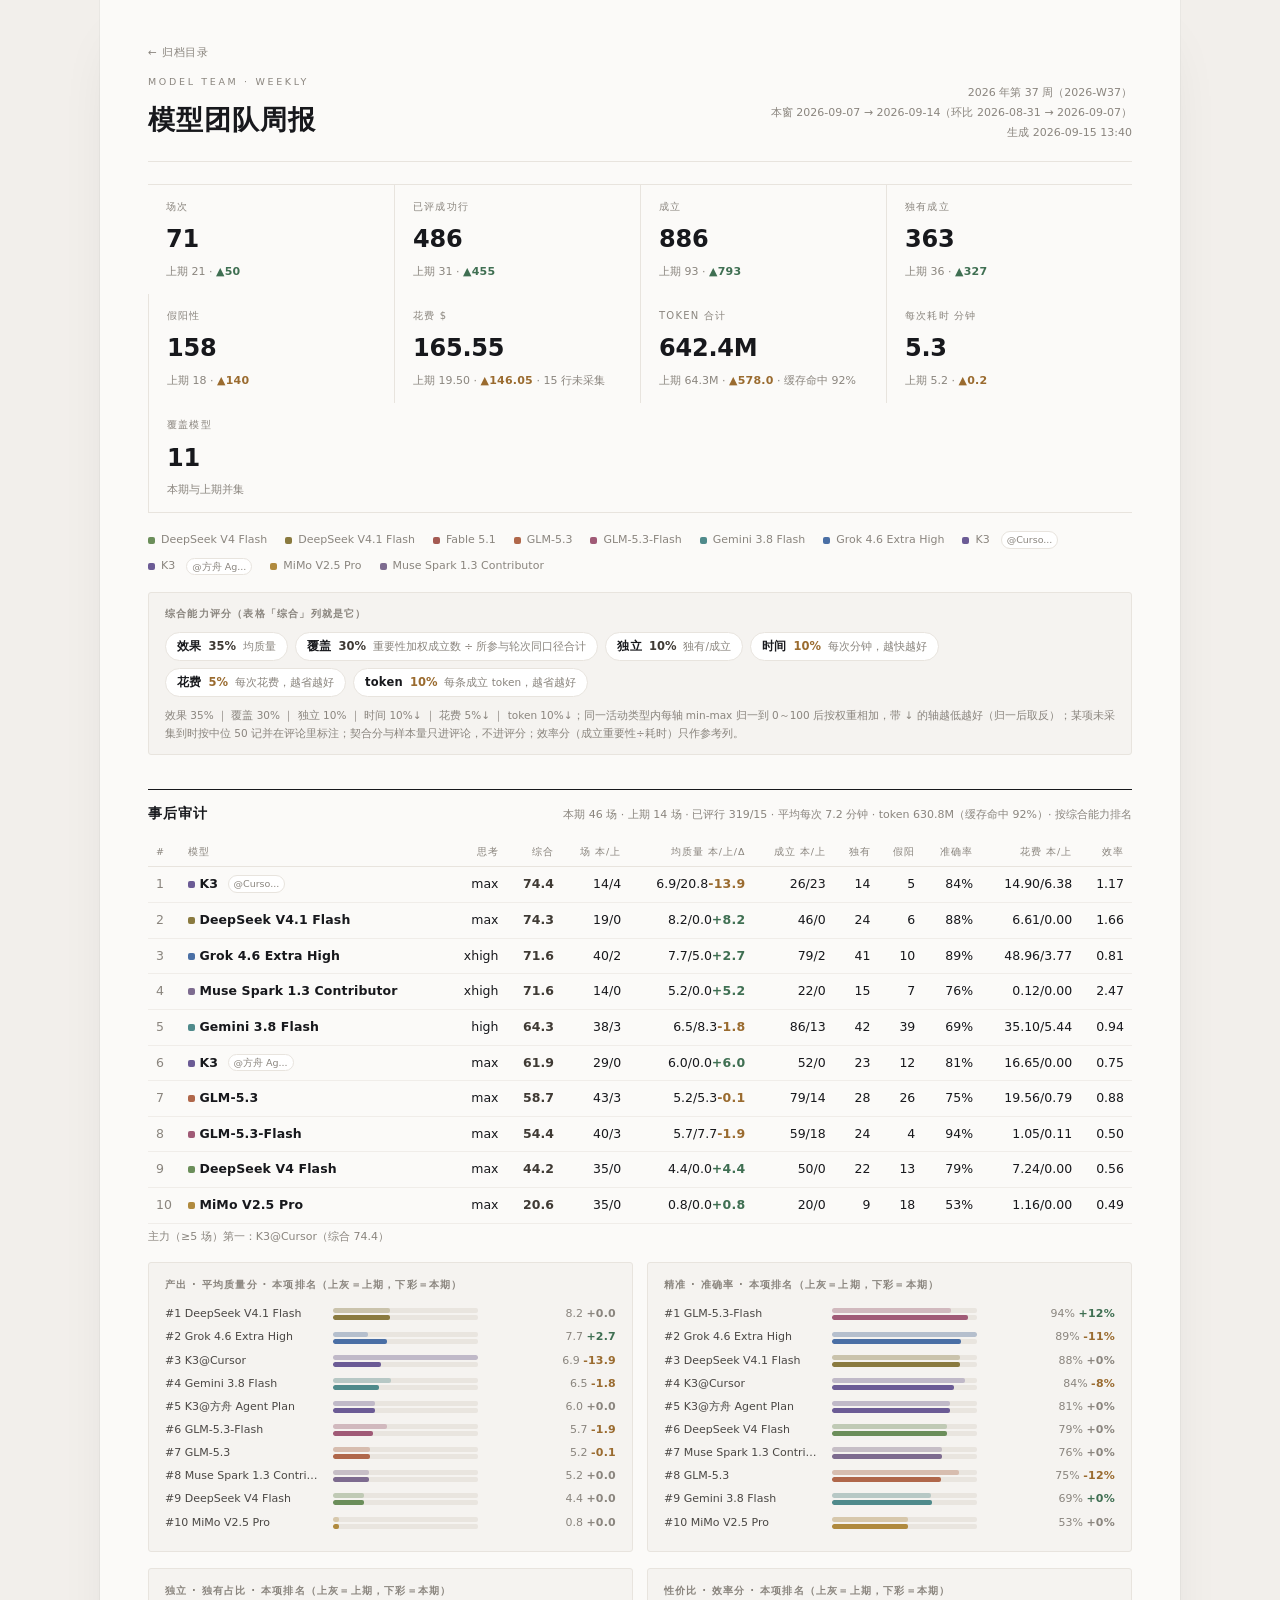
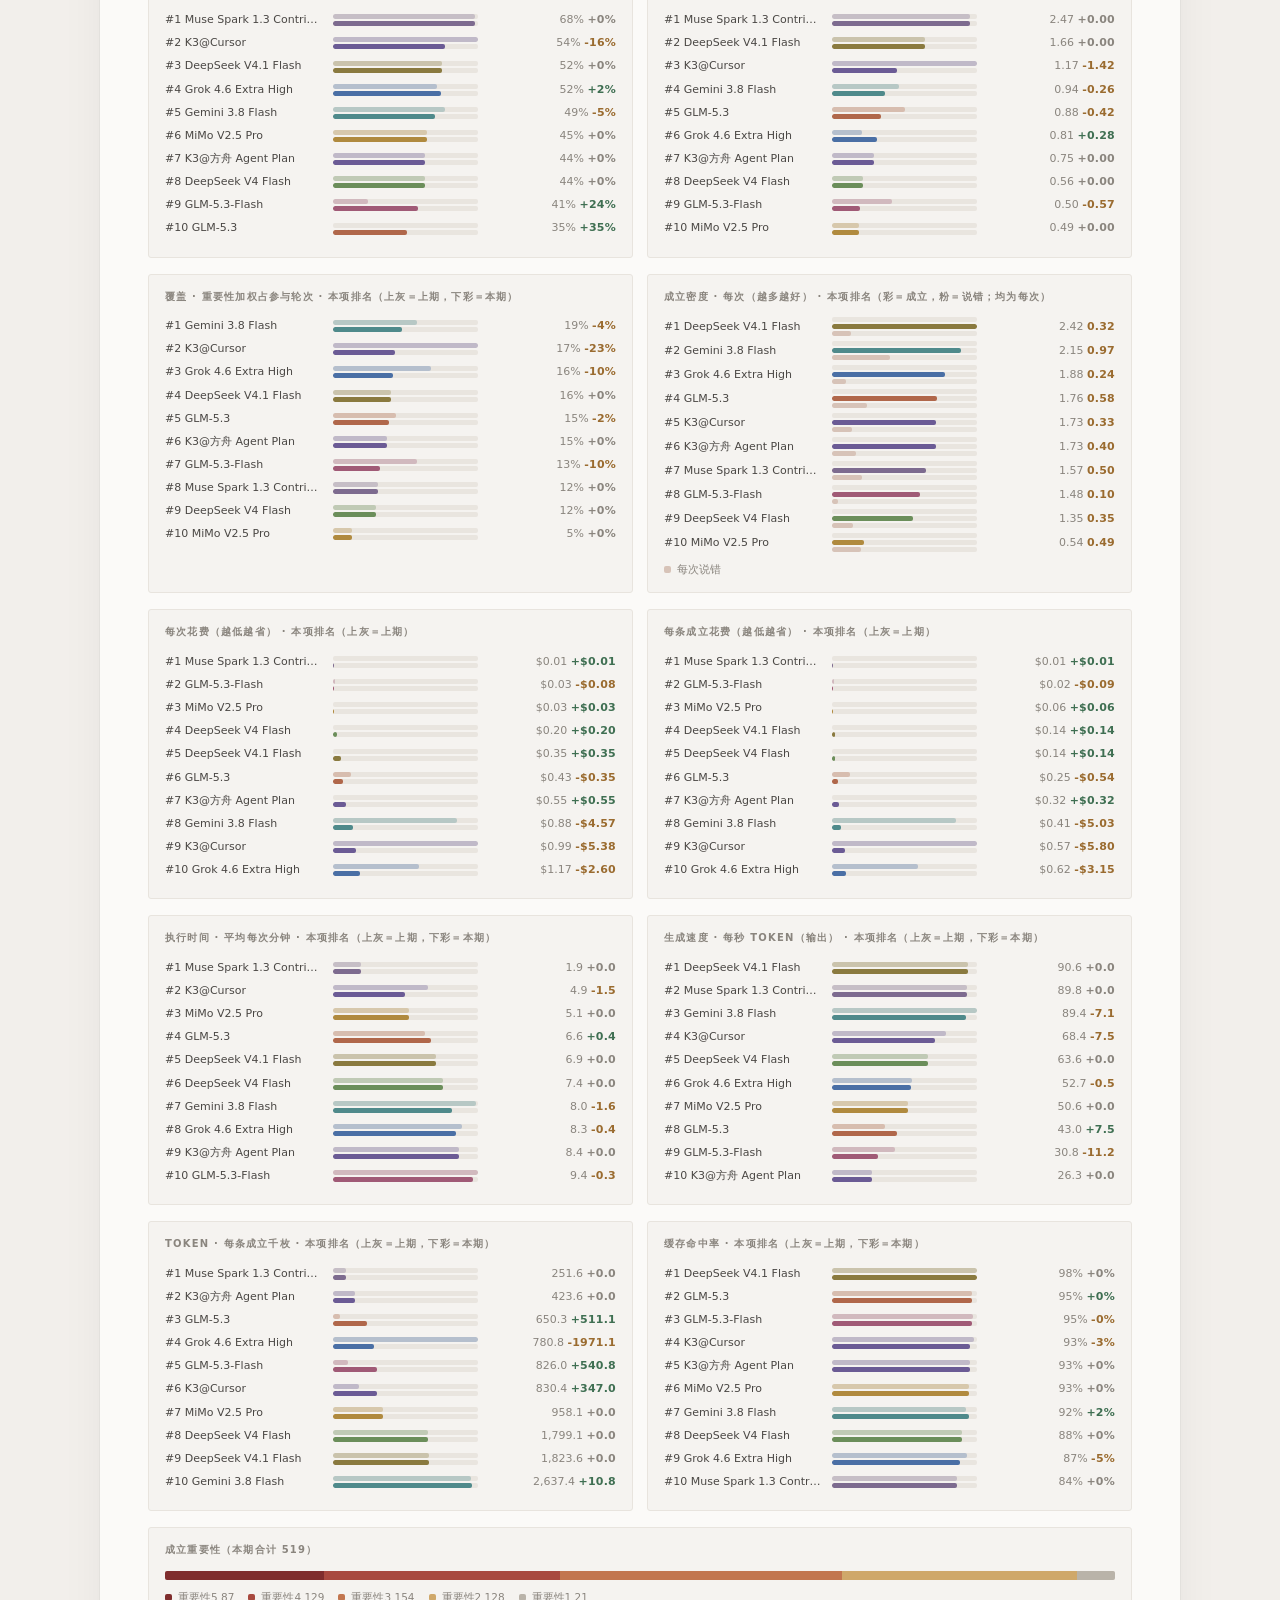
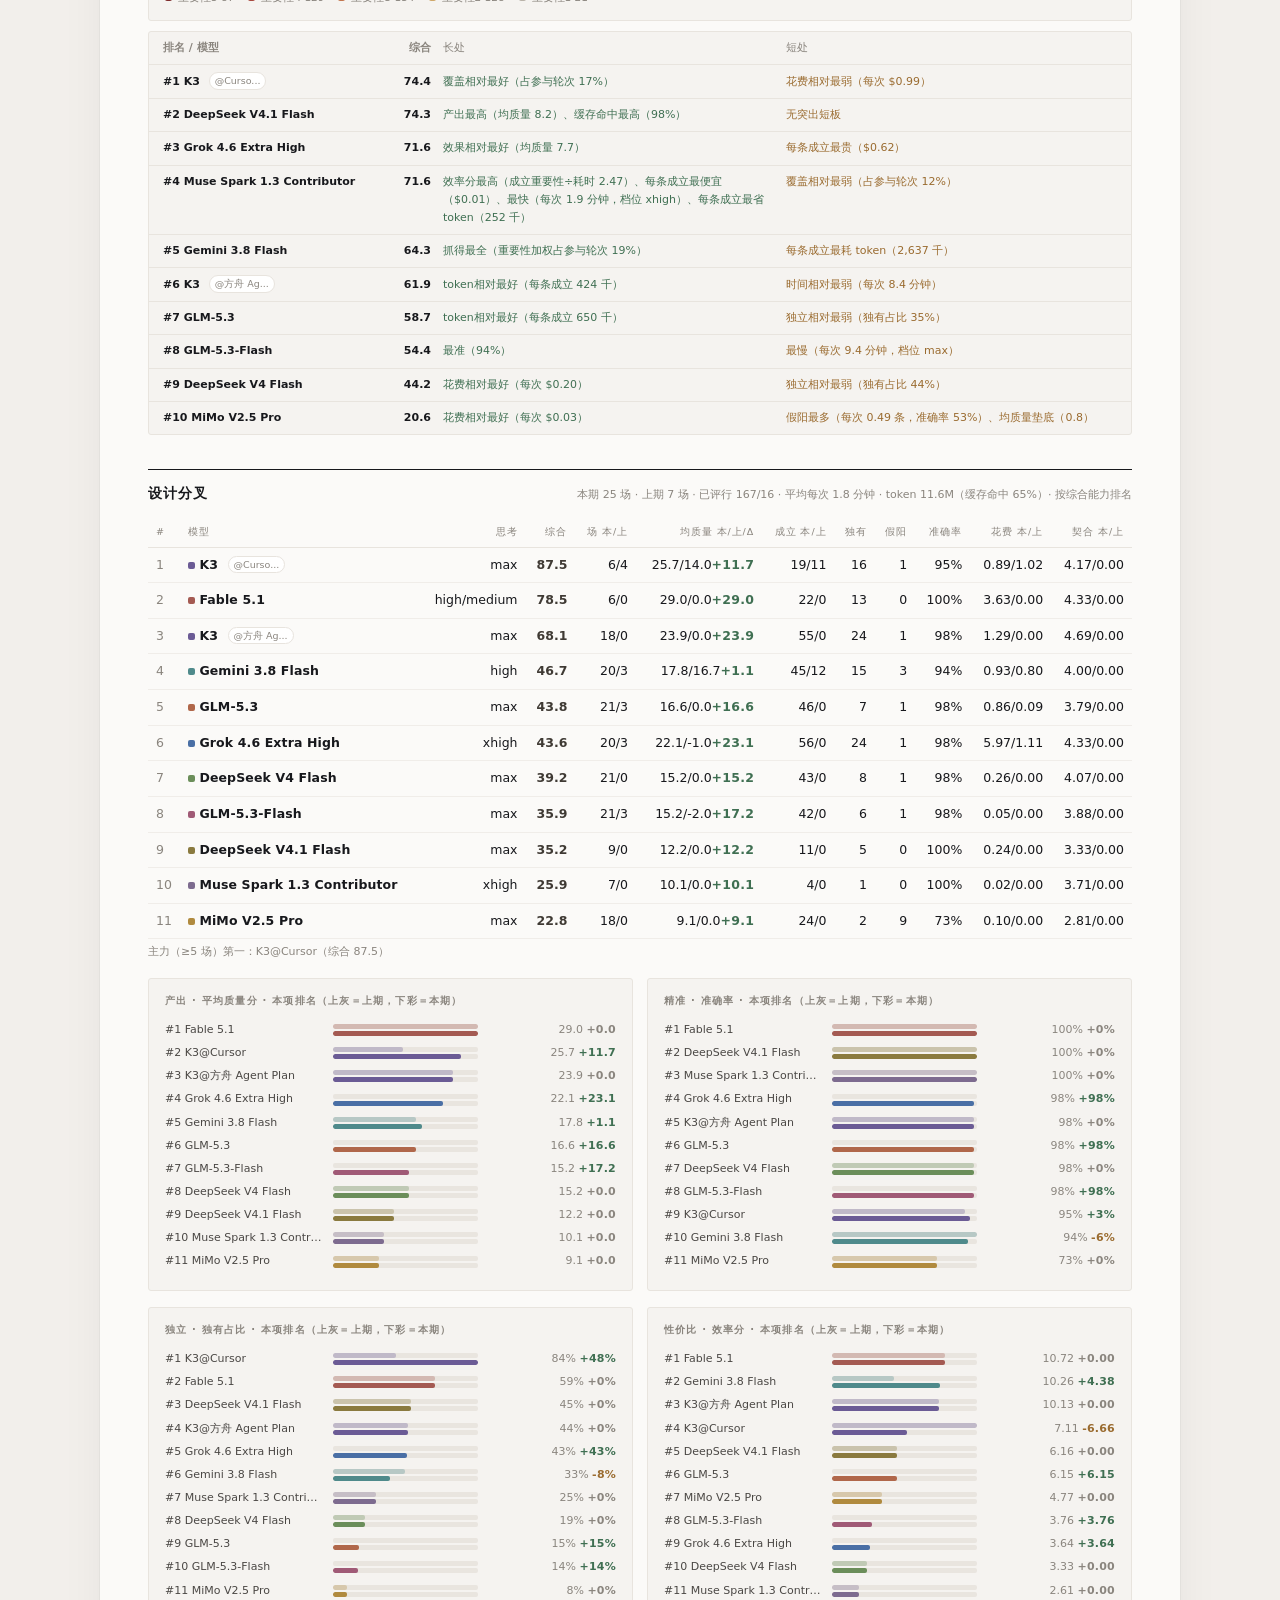
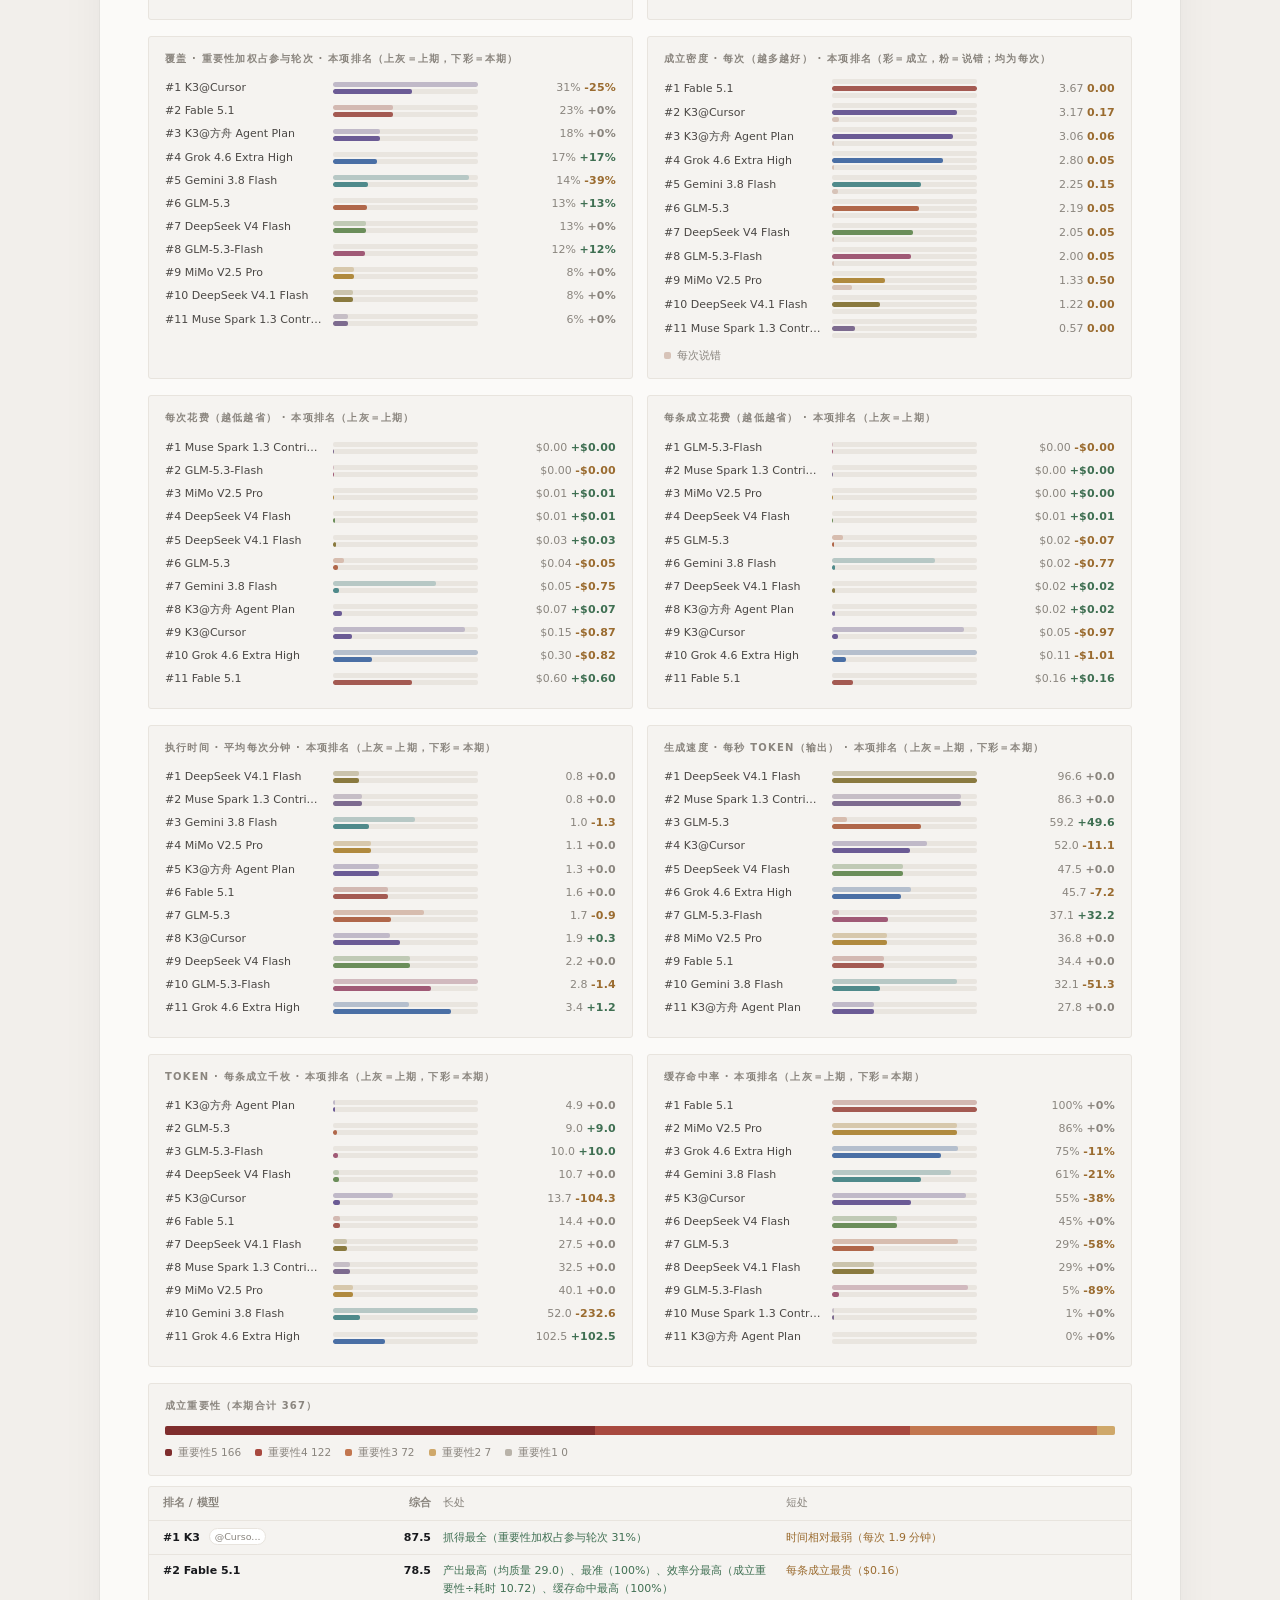
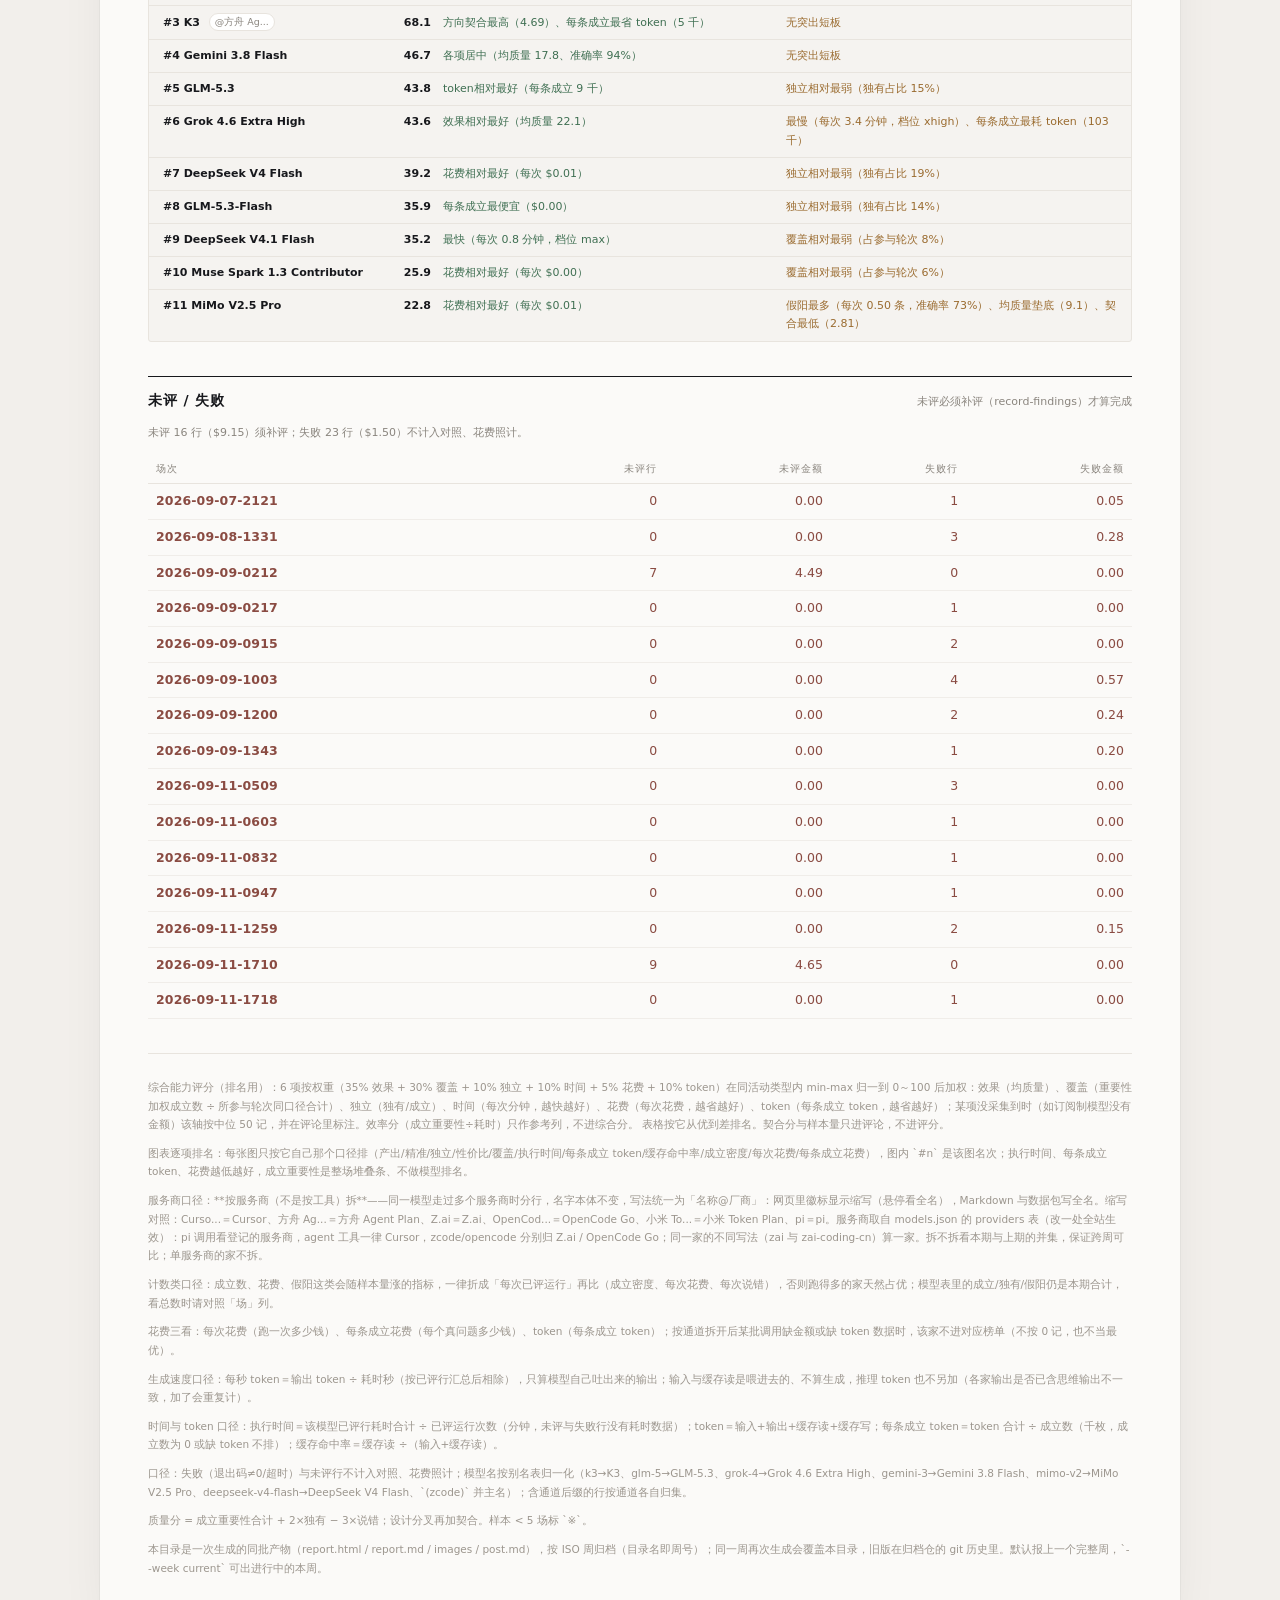
==== weekly/2026-W37/report.html @ 4c8b6437 "周报 W37/W38：厂商显示统一" ====
<!doctype html>
<html lang="zh-CN">
<head>
<meta charset="utf-8">
<meta name="viewport" content="width=device-width,initial-scale=1">
<title>模型团队周报 2026-W37（2026-09-07 → 2026-09-14）</title>
<link rel="stylesheet" href="../../report.css">
</head>
<body>
<div id="app"></div>
<noscript><p style="padding:24px">这份周报靠 JavaScript 渲染，请在浏览器打开；纯文本版见同目录 <code>report.md</code>。</p></noscript>
<script id="report-data" type="application/json">{"week":{"label":"2026 年第 37 周","stamp":"2026-W37","window":["2026-09-07","2026-09-14"],"prev":["2026-08-31","2026-09-07"],"generated_at":"2026-09-15 13:40","partial":false,"title":"模型团队周报 2026-W37（2026-09-07 → 2026-09-14）"},"head":{"back":{"href":"../../index.html","text":"← 归档目录"},"kicker":"MODEL TEAM · WEEKLY","h1":"模型团队周报","meta":["2026 年第 37 周（2026-W37）","本窗 2026-09-07 → 2026-09-14（环比 2026-08-31 → 2026-09-07）","生成 2026-09-15 13:40"]},"kpis":[{"label":"场次","value":"71","prefix":"上期 21 · ","delta":{"text":"▲50","cls":"up"}},{"label":"已评成功行","value":"486","prefix":"上期 31 · ","delta":{"text":"▲455","cls":"up"}},{"label":"成立","value":"886","prefix":"上期 93 · ","delta":{"text":"▲793","cls":"up"}},{"label":"独有成立","value":"363","prefix":"上期 36 · ","delta":{"text":"▲327","cls":"up"}},{"label":"假阳性","value":"158","prefix":"上期 18 · ","delta":{"text":"▲140","cls":"down"}},{"label":"花费 $","value":"165.55","prefix":"上期 19.50 · ","delta":{"text":"▲146.05","cls":"down"},"suffix":" · 15 行未采集"},{"label":"token 合计","value":"642.4M","prefix":"上期 64.3M · ","delta":{"text":"▲578.0","cls":"down"},"suffix":" · 缓存命中 92%"},{"label":"每次耗时 分钟","value":"5.3","prefix":"上期 5.2 · ","delta":{"text":"▲0.2","cls":"down"}},{"label":"覆盖模型","value":"11","prefix":"本期与上期并集","delta":null}],"legend":[{"name":"DeepSeek V4 Flash","tone":"#6b8e5a","badge":null},{"name":"DeepSeek V4.1 Flash","tone":"#8a7a3f","badge":null},{"name":"Fable 5.1","tone":"#a45a52","badge":null},{"name":"GLM-5.3","tone":"#b0674a","badge":null},{"name":"GLM-5.3-Flash","tone":"#a05a76","badge":null},{"name":"Gemini 3.8 Flash","tone":"#4f8a8b","badge":null},{"name":"Grok 4.6 Extra High","tone":"#4a6fa5","badge":null},{"name":"K3","tone":"#6b5b95","badge":{"text":"@Curso...","title":"Cursor"}},{"name":"K3","tone":"#6b5b95","badge":{"text":"@方舟 Ag...","title":"方舟 Agent Plan"}},{"name":"MiMo V2.5 Pro","tone":"#b08a3e","badge":null},{"name":"Muse Spark 1.3 Contributor","tone":"#7d6b8f","badge":null}],"formula":{"title":"综合能力评分（表格「综合」列就是它）","axes":[{"name":"效果","share":"35%","desc":"均质量","low":false},{"name":"覆盖","share":"30%","desc":"重要性加权成立数 ÷ 所参与轮次同口径合计","low":false},{"name":"独立","share":"10%","desc":"独有/成立","low":false},{"name":"时间","share":"10%","desc":"每次分钟，越快越好","low":true},{"name":"花费","share":"5%","desc":"每次花费，越省越好","low":true},{"name":"token","share":"10%","desc":"每条成立 token，越省越好","low":true}],"weights_line":"效果 35% ｜ 覆盖 30% ｜ 独立 10% ｜ 时间 10%↓ ｜ 花费 5%↓ ｜ token 10%↓","note":"效果 35% ｜ 覆盖 30% ｜ 独立 10% ｜ 时间 10%↓ ｜ 花费 5%↓ ｜ token 10%↓；同一活动类型内每轴 min-max 归一到 0～100 后按权重相加，带 ↓ 的轴越低越好（归一后取反）；某项未采集到时按中位 50 记并在评论里标注；契合分与样本量只进评论，不进评分；效率分（成立重要性÷耗时）只作参考列。"},"kinds":[{"title":"事后审计","meta":"本期 46 场 · 上期 14 场 · 已评行 319/15 · 平均每次 7.2 分钟 · token 630.8M（缓存命中 92%）· 按综合能力排名","table":{"head":[{"text":"#"},{"text":"模型","left":true},{"text":"思考"},{"text":"综合"},{"text":"场 本/上"},{"text":"均质量 本/上/Δ"},{"text":"成立 本/上"},{"text":"独有"},{"text":"假阳"},{"text":"准确率"},{"text":"花费 本/上"},{"text":"效率"}],"rows":[{"rank":"1","name":"K3","dot":"#6b5b95","badge":{"text":"@Curso...","title":"Cursor"},"cells":[{"text":"max"},{"text":"74.4","cls":"score"},{"text":"14/4"},{"text":"6.9/20.8","delta":{"text":"-13.9","cls":"down"}},{"text":"26/23"},{"text":"14"},{"text":"5"},{"text":"84%"},{"text":"14.90/6.38"},{"text":"1.17"}]},{"rank":"2","name":"DeepSeek V4.1 Flash","dot":"#8a7a3f","badge":null,"cells":[{"text":"max"},{"text":"74.3","cls":"score"},{"text":"19/0"},{"text":"8.2/0.0","delta":{"text":"+8.2","cls":"up"}},{"text":"46/0"},{"text":"24"},{"text":"6"},{"text":"88%"},{"text":"6.61/0.00"},{"text":"1.66"}]},{"rank":"3","name":"Grok 4.6 Extra High","dot":"#4a6fa5","badge":null,"cells":[{"text":"xhigh"},{"text":"71.6","cls":"score"},{"text":"40/2"},{"text":"7.7/5.0","delta":{"text":"+2.7","cls":"up"}},{"text":"79/2"},{"text":"41"},{"text":"10"},{"text":"89%"},{"text":"48.96/3.77"},{"text":"0.81"}]},{"rank":"4","name":"Muse Spark 1.3 Contributor","dot":"#7d6b8f","badge":null,"cells":[{"text":"xhigh"},{"text":"71.6","cls":"score"},{"text":"14/0"},{"text":"5.2/0.0","delta":{"text":"+5.2","cls":"up"}},{"text":"22/0"},{"text":"15"},{"text":"7"},{"text":"76%"},{"text":"0.12/0.00"},{"text":"2.47"}]},{"rank":"5","name":"Gemini 3.8 Flash","dot":"#4f8a8b","badge":null,"cells":[{"text":"high"},{"text":"64.3","cls":"score"},{"text":"38/3"},{"text":"6.5/8.3","delta":{"text":"-1.8","cls":"down"}},{"text":"86/13"},{"text":"42"},{"text":"39"},{"text":"69%"},{"text":"35.10/5.44"},{"text":"0.94"}]},{"rank":"6","name":"K3","dot":"#6b5b95","badge":{"text":"@方舟 Ag...","title":"方舟 Agent Plan"},"cells":[{"text":"max"},{"text":"61.9","cls":"score"},{"text":"29/0"},{"text":"6.0/0.0","delta":{"text":"+6.0","cls":"up"}},{"text":"52/0"},{"text":"23"},{"text":"12"},{"text":"81%"},{"text":"16.65/0.00"},{"text":"0.75"}]},{"rank":"7","name":"GLM-5.3","dot":"#b0674a","badge":null,"cells":[{"text":"max"},{"text":"58.7","cls":"score"},{"text":"43/3"},{"text":"5.2/5.3","delta":{"text":"-0.1","cls":"down"}},{"text":"79/14"},{"text":"28"},{"text":"26"},{"text":"75%"},{"text":"19.56/0.79"},{"text":"0.88"}]},{"rank":"8","name":"GLM-5.3-Flash","dot":"#a05a76","badge":null,"cells":[{"text":"max"},{"text":"54.4","cls":"score"},{"text":"40/3"},{"text":"5.7/7.7","delta":{"text":"-1.9","cls":"down"}},{"text":"59/18"},{"text":"24"},{"text":"4"},{"text":"94%"},{"text":"1.05/0.11"},{"text":"0.50"}]},{"rank":"9","name":"DeepSeek V4 Flash","dot":"#6b8e5a","badge":null,"cells":[{"text":"max"},{"text":"44.2","cls":"score"},{"text":"35/0"},{"text":"4.4/0.0","delta":{"text":"+4.4","cls":"up"}},{"text":"50/0"},{"text":"22"},{"text":"13"},{"text":"79%"},{"text":"7.24/0.00"},{"text":"0.56"}]},{"rank":"10","name":"MiMo V2.5 Pro","dot":"#b08a3e","badge":null,"cells":[{"text":"max"},{"text":"20.6","cls":"score"},{"text":"35/0"},{"text":"0.8/0.0","delta":{"text":"+0.8","cls":"up"}},{"text":"20/0"},{"text":"9"},{"text":"18"},{"text":"53%"},{"text":"1.16/0.00"},{"text":"0.49"}]}],"note":"主力（≥5 场）第一：K3@Cursor（综合 74.4）"},"panels":[[{"title":"产出 · 平均质量分 · 本项排名（上灰＝上期，下彩＝本期）","rows":[{"label":"#1 DeepSeek V4.1 Flash","tone":"#8a7a3f","was_pct":39.6,"now_pct":39.6,"value":"8.2","delta":{"text":"+0.0","cls":"flat"}},{"label":"#2 Grok 4.6 Extra High","tone":"#4a6fa5","was_pct":24.1,"now_pct":36.9,"value":"7.7","delta":{"text":"+2.7","cls":"up"}},{"label":"#3 K3@Cursor","tone":"#6b5b95","was_pct":100,"now_pct":33.1,"value":"6.9","delta":{"text":"-13.9","cls":"down"}},{"label":"#4 Gemini 3.8 Flash","tone":"#4f8a8b","was_pct":40.2,"now_pct":31.6,"value":"6.5","delta":{"text":"-1.8","cls":"down"}},{"label":"#5 K3@方舟 Agent Plan","tone":"#6b5b95","was_pct":28.9,"now_pct":28.9,"value":"6.0","delta":{"text":"+0.0","cls":"flat"}},{"label":"#6 GLM-5.3-Flash","tone":"#a05a76","was_pct":36.9,"now_pct":27.6,"value":"5.7","delta":{"text":"-1.9","cls":"down"}},{"label":"#7 GLM-5.3","tone":"#b0674a","was_pct":25.7,"now_pct":25.3,"value":"5.2","delta":{"text":"-0.1","cls":"down"}},{"label":"#8 Muse Spark 1.3 Contributor","tone":"#7d6b8f","was_pct":25.1,"now_pct":25.1,"value":"5.2","delta":{"text":"+0.0","cls":"flat"}},{"label":"#9 DeepSeek V4 Flash","tone":"#6b8e5a","was_pct":21.1,"now_pct":21.1,"value":"4.4","delta":{"text":"+0.0","cls":"flat"}},{"label":"#10 MiMo V2.5 Pro","tone":"#b08a3e","was_pct":4,"now_pct":4,"value":"0.8","delta":{"text":"+0.0","cls":"flat"}}]},{"title":"精准 · 准确率 · 本项排名（上灰＝上期，下彩＝本期）","rows":[{"label":"#1 GLM-5.3-Flash","tone":"#a05a76","was_pct":81.8,"now_pct":93.7,"value":"94%","delta":{"text":"+12%","cls":"up"}},{"label":"#2 Grok 4.6 Extra High","tone":"#4a6fa5","was_pct":100,"now_pct":88.8,"value":"89%","delta":{"text":"-11%","cls":"down"}},{"label":"#3 DeepSeek V4.1 Flash","tone":"#8a7a3f","was_pct":88.5,"now_pct":88.5,"value":"88%","delta":{"text":"+0%","cls":"flat"}},{"label":"#4 K3@Cursor","tone":"#6b5b95","was_pct":92,"now_pct":83.9,"value":"84%","delta":{"text":"-8%","cls":"down"}},{"label":"#5 K3@方舟 Agent Plan","tone":"#6b5b95","was_pct":81.2,"now_pct":81.2,"value":"81%","delta":{"text":"+0%","cls":"flat"}},{"label":"#6 DeepSeek V4 Flash","tone":"#6b8e5a","was_pct":79.4,"now_pct":79.4,"value":"79%","delta":{"text":"+0%","cls":"flat"}},{"label":"#7 Muse Spark 1.3 Contributor","tone":"#7d6b8f","was_pct":75.9,"now_pct":75.9,"value":"76%","delta":{"text":"+0%","cls":"flat"}},{"label":"#8 GLM-5.3","tone":"#b0674a","was_pct":87.5,"now_pct":75.2,"value":"75%","delta":{"text":"-12%","cls":"down"}},{"label":"#9 Gemini 3.8 Flash","tone":"#4f8a8b","was_pct":68.4,"now_pct":68.8,"value":"69%","delta":{"text":"+0%","cls":"up"}},{"label":"#10 MiMo V2.5 Pro","tone":"#b08a3e","was_pct":52.6,"now_pct":52.6,"value":"53%","delta":{"text":"+0%","cls":"flat"}}]}],[{"title":"独立 · 独有占比 · 本项排名（上灰＝上期，下彩＝本期）","rows":[{"label":"#1 Muse Spark 1.3 Contributor","tone":"#7d6b8f","was_pct":98,"now_pct":98,"value":"68%","delta":{"text":"+0%","cls":"flat"}},{"label":"#2 K3@Cursor","tone":"#6b5b95","was_pct":100,"now_pct":77.4,"value":"54%","delta":{"text":"-16%","cls":"down"}},{"label":"#3 DeepSeek V4.1 Flash","tone":"#8a7a3f","was_pct":75,"now_pct":75,"value":"52%","delta":{"text":"+0%","cls":"flat"}},{"label":"#4 Grok 4.6 Extra High","tone":"#4a6fa5","was_pct":71.9,"now_pct":74.6,"value":"52%","delta":{"text":"+2%","cls":"up"}},{"label":"#5 Gemini 3.8 Flash","tone":"#4f8a8b","was_pct":77.4,"now_pct":70.2,"value":"49%","delta":{"text":"-5%","cls":"down"}},{"label":"#6 MiMo V2.5 Pro","tone":"#b08a3e","was_pct":64.7,"now_pct":64.7,"value":"45%","delta":{"text":"+0%","cls":"flat"}},{"label":"#7 K3@方舟 Agent Plan","tone":"#6b5b95","was_pct":63.6,"now_pct":63.6,"value":"44%","delta":{"text":"+0%","cls":"flat"}},{"label":"#8 DeepSeek V4 Flash","tone":"#6b8e5a","was_pct":63.3,"now_pct":63.3,"value":"44%","delta":{"text":"+0%","cls":"flat"}},{"label":"#9 GLM-5.3-Flash","tone":"#a05a76","was_pct":24,"now_pct":58.5,"value":"41%","delta":{"text":"+24%","cls":"up"}},{"label":"#10 GLM-5.3","tone":"#b0674a","was_pct":0,"now_pct":50.9,"value":"35%","delta":{"text":"+35%","cls":"up"}}]},{"title":"性价比 · 效率分 · 本项排名（上灰＝上期，下彩＝本期）","rows":[{"label":"#1 Muse Spark 1.3 Contributor","tone":"#7d6b8f","was_pct":95,"now_pct":95,"value":"2.47","delta":{"text":"+0.00","cls":"flat"}},{"label":"#2 DeepSeek V4.1 Flash","tone":"#8a7a3f","was_pct":64.1,"now_pct":64.1,"value":"1.66","delta":{"text":"+0.00","cls":"flat"}},{"label":"#3 K3@Cursor","tone":"#6b5b95","was_pct":100,"now_pct":45.1,"value":"1.17","delta":{"text":"-1.42","cls":"down"}},{"label":"#4 Gemini 3.8 Flash","tone":"#4f8a8b","was_pct":46.2,"now_pct":36.3,"value":"0.94","delta":{"text":"-0.26","cls":"down"}},{"label":"#5 GLM-5.3","tone":"#b0674a","was_pct":50.2,"now_pct":34,"value":"0.88","delta":{"text":"-0.42","cls":"down"}},{"label":"#6 Grok 4.6 Extra High","tone":"#4a6fa5","was_pct":20.6,"now_pct":31.3,"value":"0.81","delta":{"text":"+0.28","cls":"up"}},{"label":"#7 K3@方舟 Agent Plan","tone":"#6b5b95","was_pct":29.1,"now_pct":29.1,"value":"0.75","delta":{"text":"+0.00","cls":"flat"}},{"label":"#8 DeepSeek V4 Flash","tone":"#6b8e5a","was_pct":21.7,"now_pct":21.7,"value":"0.56","delta":{"text":"+0.00","cls":"flat"}},{"label":"#9 GLM-5.3-Flash","tone":"#a05a76","was_pct":41.5,"now_pct":19.3,"value":"0.50","delta":{"text":"-0.57","cls":"down"}},{"label":"#10 MiMo V2.5 Pro","tone":"#b08a3e","was_pct":18.9,"now_pct":18.9,"value":"0.49","delta":{"text":"+0.00","cls":"flat"}}]}],[{"title":"覆盖 · 重要性加权占参与轮次 · 本项排名（上灰＝上期，下彩＝本期）","rows":[{"label":"#1 Gemini 3.8 Flash","tone":"#4f8a8b","was_pct":57.6,"now_pct":47.4,"value":"19%","delta":{"text":"-4%","cls":"down"}},{"label":"#2 K3@Cursor","tone":"#6b5b95","was_pct":100,"now_pct":42.6,"value":"17%","delta":{"text":"-23%","cls":"down"}},{"label":"#3 Grok 4.6 Extra High","tone":"#4a6fa5","was_pct":67.8,"now_pct":41.5,"value":"16%","delta":{"text":"-10%","cls":"down"}},{"label":"#4 DeepSeek V4.1 Flash","tone":"#8a7a3f","was_pct":40.3,"now_pct":40.3,"value":"16%","delta":{"text":"+0%","cls":"flat"}},{"label":"#5 GLM-5.3","tone":"#b0674a","was_pct":43.7,"now_pct":38.8,"value":"15%","delta":{"text":"-2%","cls":"down"}},{"label":"#6 K3@方舟 Agent Plan","tone":"#6b5b95","was_pct":37.5,"now_pct":37.5,"value":"15%","delta":{"text":"+0%","cls":"flat"}},{"label":"#7 GLM-5.3-Flash","tone":"#a05a76","was_pct":57.6,"now_pct":32.5,"value":"13%","delta":{"text":"-10%","cls":"down"}},{"label":"#8 Muse Spark 1.3 Contributor","tone":"#7d6b8f","was_pct":31,"now_pct":31,"value":"12%","delta":{"text":"+0%","cls":"flat"}},{"label":"#9 DeepSeek V4 Flash","tone":"#6b8e5a","was_pct":29.4,"now_pct":29.4,"value":"12%","delta":{"text":"+0%","cls":"flat"}},{"label":"#10 MiMo V2.5 Pro","tone":"#b08a3e","was_pct":12.8,"now_pct":12.8,"value":"5%","delta":{"text":"+0%","cls":"flat"}}]},{"title":"成立密度 · 每次（越多越好） · 本项排名（彩＝成立，粉＝说错；均为每次）","rows":[{"label":"#1 DeepSeek V4.1 Flash","tone":"#8a7a3f","was_pct":0,"now_pct":100,"value":"2.42","bad_pct":13,"bad_text":"0.32"},{"label":"#2 Gemini 3.8 Flash","tone":"#4f8a8b","was_pct":0,"now_pct":88.8,"value":"2.15","bad_pct":40.3,"bad_text":"0.97"},{"label":"#3 Grok 4.6 Extra High","tone":"#4a6fa5","was_pct":0,"now_pct":77.7,"value":"1.88","bad_pct":9.8,"bad_text":"0.24"},{"label":"#4 GLM-5.3","tone":"#b0674a","was_pct":0,"now_pct":72.5,"value":"1.76","bad_pct":23.9,"bad_text":"0.58"},{"label":"#5 K3@Cursor","tone":"#6b5b95","was_pct":0,"now_pct":71.6,"value":"1.73","bad_pct":13.8,"bad_text":"0.33"},{"label":"#6 K3@方舟 Agent Plan","tone":"#6b5b95","was_pct":0,"now_pct":71.6,"value":"1.73","bad_pct":16.5,"bad_text":"0.40"},{"label":"#7 Muse Spark 1.3 Contributor","tone":"#7d6b8f","was_pct":0,"now_pct":64.9,"value":"1.57","bad_pct":20.7,"bad_text":"0.50"},{"label":"#8 GLM-5.3-Flash","tone":"#a05a76","was_pct":0,"now_pct":60.9,"value":"1.48","bad_pct":4.1,"bad_text":"0.10"},{"label":"#9 DeepSeek V4 Flash","tone":"#6b8e5a","was_pct":0,"now_pct":55.8,"value":"1.35","bad_pct":14.5,"bad_text":"0.35"},{"label":"#10 MiMo V2.5 Pro","tone":"#b08a3e","was_pct":0,"now_pct":22.3,"value":"0.54","bad_pct":20.1,"bad_text":"0.49"}],"legend":[{"text":"每次说错","tone":"#d7c3b8"}]}],[{"title":"每次花费（越低越省） · 本项排名（上灰＝上期）","rows":[{"label":"#1 Muse Spark 1.3 Contributor","tone":"#7d6b8f","was_pct":0,"now_pct":0.1,"value":"$0.01","delta":{"text":"+$0.01","cls":"up"}},{"label":"#2 GLM-5.3-Flash","tone":"#a05a76","was_pct":1.7,"now_pct":0.4,"value":"$0.03","delta":{"text":"-$0.08","cls":"down"}},{"label":"#3 MiMo V2.5 Pro","tone":"#b08a3e","was_pct":0,"now_pct":0.5,"value":"$0.03","delta":{"text":"+$0.03","cls":"up"}},{"label":"#4 DeepSeek V4 Flash","tone":"#6b8e5a","was_pct":0,"now_pct":3.1,"value":"$0.20","delta":{"text":"+$0.20","cls":"up"}},{"label":"#5 DeepSeek V4.1 Flash","tone":"#8a7a3f","was_pct":0,"now_pct":5.5,"value":"$0.35","delta":{"text":"+$0.35","cls":"up"}},{"label":"#6 GLM-5.3","tone":"#b0674a","was_pct":12.3,"now_pct":6.8,"value":"$0.43","delta":{"text":"-$0.35","cls":"down"}},{"label":"#7 K3@方舟 Agent Plan","tone":"#6b5b95","was_pct":0,"now_pct":8.7,"value":"$0.55","delta":{"text":"+$0.55","cls":"up"}},{"label":"#8 Gemini 3.8 Flash","tone":"#4f8a8b","was_pct":85.4,"now_pct":13.8,"value":"$0.88","delta":{"text":"-$4.57","cls":"down"}},{"label":"#9 K3@Cursor","tone":"#6b5b95","was_pct":100,"now_pct":15.6,"value":"$0.99","delta":{"text":"-$5.38","cls":"down"}},{"label":"#10 Grok 4.6 Extra High","tone":"#4a6fa5","was_pct":59.1,"now_pct":18.3,"value":"$1.17","delta":{"text":"-$2.60","cls":"down"}}]},{"title":"每条成立花费（越低越省） · 本项排名（上灰＝上期）","rows":[{"label":"#1 Muse Spark 1.3 Contributor","tone":"#7d6b8f","was_pct":0,"now_pct":0.1,"value":"$0.01","delta":{"text":"+$0.01","cls":"up"}},{"label":"#2 GLM-5.3-Flash","tone":"#a05a76","was_pct":1.7,"now_pct":0.3,"value":"$0.02","delta":{"text":"-$0.09","cls":"down"}},{"label":"#3 MiMo V2.5 Pro","tone":"#b08a3e","was_pct":0,"now_pct":0.9,"value":"$0.06","delta":{"text":"+$0.06","cls":"up"}},{"label":"#4 DeepSeek V4.1 Flash","tone":"#8a7a3f","was_pct":0,"now_pct":2.3,"value":"$0.14","delta":{"text":"+$0.14","cls":"up"}},{"label":"#5 DeepSeek V4 Flash","tone":"#6b8e5a","was_pct":0,"now_pct":2.3,"value":"$0.14","delta":{"text":"+$0.14","cls":"up"}},{"label":"#6 GLM-5.3","tone":"#b0674a","was_pct":12.3,"now_pct":3.9,"value":"$0.25","delta":{"text":"-$0.54","cls":"down"}},{"label":"#7 K3@方舟 Agent Plan","tone":"#6b5b95","was_pct":0,"now_pct":5,"value":"$0.32","delta":{"text":"+$0.32","cls":"up"}},{"label":"#8 Gemini 3.8 Flash","tone":"#4f8a8b","was_pct":85.4,"now_pct":6.4,"value":"$0.41","delta":{"text":"-$5.03","cls":"down"}},{"label":"#9 K3@Cursor","tone":"#6b5b95","was_pct":100,"now_pct":9,"value":"$0.57","delta":{"text":"-$5.80","cls":"down"}},{"label":"#10 Grok 4.6 Extra High","tone":"#4a6fa5","was_pct":59.1,"now_pct":9.7,"value":"$0.62","delta":{"text":"-$3.15","cls":"down"}}]}],[{"title":"执行时间 · 平均每次分钟 · 本项排名（上灰＝上期，下彩＝本期）","rows":[{"label":"#1 Muse Spark 1.3 Contributor","tone":"#7d6b8f","was_pct":19.6,"now_pct":19.6,"value":"1.9","delta":{"text":"+0.0","cls":"flat"}},{"label":"#2 K3@Cursor","tone":"#6b5b95","was_pct":65.4,"now_pct":49.9,"value":"4.9","delta":{"text":"-1.5","cls":"down"}},{"label":"#3 MiMo V2.5 Pro","tone":"#b08a3e","was_pct":52.5,"now_pct":52.5,"value":"5.1","delta":{"text":"+0.0","cls":"flat"}},{"label":"#4 GLM-5.3","tone":"#b0674a","was_pct":63.4,"now_pct":67.8,"value":"6.6","delta":{"text":"+0.4","cls":"up"}},{"label":"#5 DeepSeek V4.1 Flash","tone":"#8a7a3f","was_pct":70.7,"now_pct":70.7,"value":"6.9","delta":{"text":"+0.0","cls":"flat"}},{"label":"#6 DeepSeek V4 Flash","tone":"#6b8e5a","was_pct":75.9,"now_pct":75.9,"value":"7.4","delta":{"text":"+0.0","cls":"flat"}},{"label":"#7 Gemini 3.8 Flash","tone":"#4f8a8b","was_pct":98.8,"now_pct":82.1,"value":"8.0","delta":{"text":"-1.6","cls":"down"}},{"label":"#8 Grok 4.6 Extra High","tone":"#4a6fa5","was_pct":89.3,"now_pct":84.9,"value":"8.3","delta":{"text":"-0.4","cls":"down"}},{"label":"#9 K3@方舟 Agent Plan","tone":"#6b5b95","was_pct":86.6,"now_pct":86.6,"value":"8.4","delta":{"text":"+0.0","cls":"flat"}},{"label":"#10 GLM-5.3-Flash","tone":"#a05a76","was_pct":100,"now_pct":96.6,"value":"9.4","delta":{"text":"-0.3","cls":"down"}}]},{"title":"生成速度 · 每秒 token（输出） · 本项排名（上灰＝上期，下彩＝本期）","rows":[{"label":"#1 DeepSeek V4.1 Flash","tone":"#8a7a3f","was_pct":93.9,"now_pct":93.9,"value":"90.6","delta":{"text":"+0.0","cls":"flat"}},{"label":"#2 Muse Spark 1.3 Contributor","tone":"#7d6b8f","was_pct":93,"now_pct":93,"value":"89.8","delta":{"text":"+0.0","cls":"flat"}},{"label":"#3 Gemini 3.8 Flash","tone":"#4f8a8b","was_pct":100,"now_pct":92.6,"value":"89.4","delta":{"text":"-7.1","cls":"down"}},{"label":"#4 K3@Cursor","tone":"#6b5b95","was_pct":78.6,"now_pct":70.9,"value":"68.4","delta":{"text":"-7.5","cls":"down"}},{"label":"#5 DeepSeek V4 Flash","tone":"#6b8e5a","was_pct":65.9,"now_pct":65.9,"value":"63.6","delta":{"text":"+0.0","cls":"flat"}},{"label":"#6 Grok 4.6 Extra High","tone":"#4a6fa5","was_pct":55.1,"now_pct":54.5,"value":"52.7","delta":{"text":"-0.5","cls":"down"}},{"label":"#7 MiMo V2.5 Pro","tone":"#b08a3e","was_pct":52.4,"now_pct":52.4,"value":"50.6","delta":{"text":"+0.0","cls":"flat"}},{"label":"#8 GLM-5.3","tone":"#b0674a","was_pct":36.8,"now_pct":44.5,"value":"43.0","delta":{"text":"+7.5","cls":"up"}},{"label":"#9 GLM-5.3-Flash","tone":"#a05a76","was_pct":43.5,"now_pct":31.9,"value":"30.8","delta":{"text":"-11.2","cls":"down"}},{"label":"#10 K3@方舟 Agent Plan","tone":"#6b5b95","was_pct":27.3,"now_pct":27.3,"value":"26.3","delta":{"text":"+0.0","cls":"flat"}}]}],[{"title":"Token · 每条成立千枚 · 本项排名（上灰＝上期，下彩＝本期）","rows":[{"label":"#1 Muse Spark 1.3 Contributor","tone":"#7d6b8f","was_pct":9.1,"now_pct":9.1,"value":"251.6","delta":{"text":"+0.0","cls":"flat"}},{"label":"#2 K3@方舟 Agent Plan","tone":"#6b5b95","was_pct":15.4,"now_pct":15.4,"value":"423.6","delta":{"text":"+0.0","cls":"flat"}},{"label":"#3 GLM-5.3","tone":"#b0674a","was_pct":5.1,"now_pct":23.6,"value":"650.3","delta":{"text":"+511.1","cls":"up"}},{"label":"#4 Grok 4.6 Extra High","tone":"#4a6fa5","was_pct":100,"now_pct":28.4,"value":"780.8","delta":{"text":"-1971.1","cls":"down"}},{"label":"#5 GLM-5.3-Flash","tone":"#a05a76","was_pct":10.4,"now_pct":30,"value":"826.0","delta":{"text":"+540.8","cls":"up"}},{"label":"#6 K3@Cursor","tone":"#6b5b95","was_pct":17.6,"now_pct":30.2,"value":"830.4","delta":{"text":"+347.0","cls":"up"}},{"label":"#7 MiMo V2.5 Pro","tone":"#b08a3e","was_pct":34.8,"now_pct":34.8,"value":"958.1","delta":{"text":"+0.0","cls":"flat"}},{"label":"#8 DeepSeek V4 Flash","tone":"#6b8e5a","was_pct":65.4,"now_pct":65.4,"value":"1,799.1","delta":{"text":"+0.0","cls":"flat"}},{"label":"#9 DeepSeek V4.1 Flash","tone":"#8a7a3f","was_pct":66.3,"now_pct":66.3,"value":"1,823.6","delta":{"text":"+0.0","cls":"flat"}},{"label":"#10 Gemini 3.8 Flash","tone":"#4f8a8b","was_pct":95.4,"now_pct":95.8,"value":"2,637.4","delta":{"text":"+10.8","cls":"up"}}]},{"title":"缓存命中率 · 本项排名（上灰＝上期，下彩＝本期）","rows":[{"label":"#1 DeepSeek V4.1 Flash","tone":"#8a7a3f","was_pct":100,"now_pct":100,"value":"98%","delta":{"text":"+0%","cls":"flat"}},{"label":"#2 GLM-5.3","tone":"#b0674a","was_pct":96.7,"now_pct":96.8,"value":"95%","delta":{"text":"+0%","cls":"up"}},{"label":"#3 GLM-5.3-Flash","tone":"#a05a76","was_pct":97.2,"now_pct":96.8,"value":"95%","delta":{"text":"-0%","cls":"down"}},{"label":"#4 K3@Cursor","tone":"#6b5b95","was_pct":97.6,"now_pct":95,"value":"93%","delta":{"text":"-3%","cls":"down"}},{"label":"#5 K3@方舟 Agent Plan","tone":"#6b5b95","was_pct":94.9,"now_pct":94.9,"value":"93%","delta":{"text":"+0%","cls":"flat"}},{"label":"#6 MiMo V2.5 Pro","tone":"#b08a3e","was_pct":94.6,"now_pct":94.6,"value":"93%","delta":{"text":"+0%","cls":"flat"}},{"label":"#7 Gemini 3.8 Flash","tone":"#4f8a8b","was_pct":92.1,"now_pct":94.2,"value":"92%","delta":{"text":"+2%","cls":"up"}},{"label":"#8 DeepSeek V4 Flash","tone":"#6b8e5a","was_pct":89.7,"now_pct":89.7,"value":"88%","delta":{"text":"+0%","cls":"flat"}},{"label":"#9 Grok 4.6 Extra High","tone":"#4a6fa5","was_pct":93.3,"now_pct":88.6,"value":"87%","delta":{"text":"-5%","cls":"down"}},{"label":"#10 Muse Spark 1.3 Contributor","tone":"#7d6b8f","was_pct":86.1,"now_pct":86.1,"value":"84%","delta":{"text":"+0%","cls":"flat"}}]}],[{"title":"成立重要性（本期合计 519）","wide":true,"segments":[{"pct":16.76,"tone":"#7f2d2d"},{"pct":24.86,"tone":"#a8493f"},{"pct":29.67,"tone":"#c2764f"},{"pct":24.66,"tone":"#cfa86a"},{"pct":4.05,"tone":"#b9b3a9"}],"legend":[{"text":"重要性5 87","tone":"#7f2d2d"},{"text":"重要性4 129","tone":"#a8493f"},{"text":"重要性3 154","tone":"#c2764f"},{"text":"重要性2 128","tone":"#cfa86a"},{"text":"重要性1 21","tone":"#b9b3a9"}]}]],"comments":{"head":["排名 / 模型","综合","长处","短处"],"rows":[{"rank":"#1 K3","badge":{"text":"@Curso...","title":"Cursor"},"score":"74.4","pros":"覆盖相对最好（占参与轮次 17%）","cons":"花费相对最弱（每次 $0.99）"},{"rank":"#2 DeepSeek V4.1 Flash","badge":null,"score":"74.3","pros":"产出最高（均质量 8.2）、缓存命中最高（98%）","cons":"无突出短板"},{"rank":"#3 Grok 4.6 Extra High","badge":null,"score":"71.6","pros":"效果相对最好（均质量 7.7）","cons":"每条成立最贵（$0.62）"},{"rank":"#4 Muse Spark 1.3 Contributor","badge":null,"score":"71.6","pros":"效率分最高（成立重要性÷耗时 2.47）、每条成立最便宜（$0.01）、最快（每次 1.9 分钟，档位 xhigh）、每条成立最省 token（252 千）","cons":"覆盖相对最弱（占参与轮次 12%）"},{"rank":"#5 Gemini 3.8 Flash","badge":null,"score":"64.3","pros":"抓得最全（重要性加权占参与轮次 19%）","cons":"每条成立最耗 token（2,637 千）"},{"rank":"#6 K3","badge":{"text":"@方舟 Ag...","title":"方舟 Agent Plan"},"score":"61.9","pros":"token相对最好（每条成立 424 千）","cons":"时间相对最弱（每次 8.4 分钟）"},{"rank":"#7 GLM-5.3","badge":null,"score":"58.7","pros":"token相对最好（每条成立 650 千）","cons":"独立相对最弱（独有占比 35%）"},{"rank":"#8 GLM-5.3-Flash","badge":null,"score":"54.4","pros":"最准（94%）","cons":"最慢（每次 9.4 分钟，档位 max）"},{"rank":"#9 DeepSeek V4 Flash","badge":null,"score":"44.2","pros":"花费相对最好（每次 $0.20）","cons":"独立相对最弱（独有占比 44%）"},{"rank":"#10 MiMo V2.5 Pro","badge":null,"score":"20.6","pros":"花费相对最好（每次 $0.03）","cons":"假阳最多（每次 0.49 条，准确率 53%）、均质量垫底（0.8）"}]}},{"title":"设计分叉","meta":"本期 25 场 · 上期 7 场 · 已评行 167/16 · 平均每次 1.8 分钟 · token 11.6M（缓存命中 65%）· 按综合能力排名","table":{"head":[{"text":"#"},{"text":"模型","left":true},{"text":"思考"},{"text":"综合"},{"text":"场 本/上"},{"text":"均质量 本/上/Δ"},{"text":"成立 本/上"},{"text":"独有"},{"text":"假阳"},{"text":"准确率"},{"text":"花费 本/上"},{"text":"契合 本/上"}],"rows":[{"rank":"1","name":"K3","dot":"#6b5b95","badge":{"text":"@Curso...","title":"Cursor"},"cells":[{"text":"max"},{"text":"87.5","cls":"score"},{"text":"6/4"},{"text":"25.7/14.0","delta":{"text":"+11.7","cls":"up"}},{"text":"19/11"},{"text":"16"},{"text":"1"},{"text":"95%"},{"text":"0.89/1.02"},{"text":"4.17/0.00"}]},{"rank":"2","name":"Fable 5.1","dot":"#a45a52","badge":null,"cells":[{"text":"high/medium"},{"text":"78.5","cls":"score"},{"text":"6/0"},{"text":"29.0/0.0","delta":{"text":"+29.0","cls":"up"}},{"text":"22/0"},{"text":"13"},{"text":"0"},{"text":"100%"},{"text":"3.63/0.00"},{"text":"4.33/0.00"}]},{"rank":"3","name":"K3","dot":"#6b5b95","badge":{"text":"@方舟 Ag...","title":"方舟 Agent Plan"},"cells":[{"text":"max"},{"text":"68.1","cls":"score"},{"text":"18/0"},{"text":"23.9/0.0","delta":{"text":"+23.9","cls":"up"}},{"text":"55/0"},{"text":"24"},{"text":"1"},{"text":"98%"},{"text":"1.29/0.00"},{"text":"4.69/0.00"}]},{"rank":"4","name":"Gemini 3.8 Flash","dot":"#4f8a8b","badge":null,"cells":[{"text":"high"},{"text":"46.7","cls":"score"},{"text":"20/3"},{"text":"17.8/16.7","delta":{"text":"+1.1","cls":"up"}},{"text":"45/12"},{"text":"15"},{"text":"3"},{"text":"94%"},{"text":"0.93/0.80"},{"text":"4.00/0.00"}]},{"rank":"5","name":"GLM-5.3","dot":"#b0674a","badge":null,"cells":[{"text":"max"},{"text":"43.8","cls":"score"},{"text":"21/3"},{"text":"16.6/0.0","delta":{"text":"+16.6","cls":"up"}},{"text":"46/0"},{"text":"7"},{"text":"1"},{"text":"98%"},{"text":"0.86/0.09"},{"text":"3.79/0.00"}]},{"rank":"6","name":"Grok 4.6 Extra High","dot":"#4a6fa5","badge":null,"cells":[{"text":"xhigh"},{"text":"43.6","cls":"score"},{"text":"20/3"},{"text":"22.1/-1.0","delta":{"text":"+23.1","cls":"up"}},{"text":"56/0"},{"text":"24"},{"text":"1"},{"text":"98%"},{"text":"5.97/1.11"},{"text":"4.33/0.00"}]},{"rank":"7","name":"DeepSeek V4 Flash","dot":"#6b8e5a","badge":null,"cells":[{"text":"max"},{"text":"39.2","cls":"score"},{"text":"21/0"},{"text":"15.2/0.0","delta":{"text":"+15.2","cls":"up"}},{"text":"43/0"},{"text":"8"},{"text":"1"},{"text":"98%"},{"text":"0.26/0.00"},{"text":"4.07/0.00"}]},{"rank":"8","name":"GLM-5.3-Flash","dot":"#a05a76","badge":null,"cells":[{"text":"max"},{"text":"35.9","cls":"score"},{"text":"21/3"},{"text":"15.2/-2.0","delta":{"text":"+17.2","cls":"up"}},{"text":"42/0"},{"text":"6"},{"text":"1"},{"text":"98%"},{"text":"0.05/0.00"},{"text":"3.88/0.00"}]},{"rank":"9","name":"DeepSeek V4.1 Flash","dot":"#8a7a3f","badge":null,"cells":[{"text":"max"},{"text":"35.2","cls":"score"},{"text":"9/0"},{"text":"12.2/0.0","delta":{"text":"+12.2","cls":"up"}},{"text":"11/0"},{"text":"5"},{"text":"0"},{"text":"100%"},{"text":"0.24/0.00"},{"text":"3.33/0.00"}]},{"rank":"10","name":"Muse Spark 1.3 Contributor","dot":"#7d6b8f","badge":null,"cells":[{"text":"xhigh"},{"text":"25.9","cls":"score"},{"text":"7/0"},{"text":"10.1/0.0","delta":{"text":"+10.1","cls":"up"}},{"text":"4/0"},{"text":"1"},{"text":"0"},{"text":"100%"},{"text":"0.02/0.00"},{"text":"3.71/0.00"}]},{"rank":"11","name":"MiMo V2.5 Pro","dot":"#b08a3e","badge":null,"cells":[{"text":"max"},{"text":"22.8","cls":"score"},{"text":"18/0"},{"text":"9.1/0.0","delta":{"text":"+9.1","cls":"up"}},{"text":"24/0"},{"text":"2"},{"text":"9"},{"text":"73%"},{"text":"0.10/0.00"},{"text":"2.81/0.00"}]}],"note":"主力（≥5 场）第一：K3@Cursor（综合 87.5）"},"panels":[[{"title":"产出 · 平均质量分 · 本项排名（上灰＝上期，下彩＝本期）","rows":[{"label":"#1 Fable 5.1","tone":"#a45a52","was_pct":100,"now_pct":100,"value":"29.0","delta":{"text":"+0.0","cls":"flat"}},{"label":"#2 K3@Cursor","tone":"#6b5b95","was_pct":48.3,"now_pct":88.5,"value":"25.7","delta":{"text":"+11.7","cls":"up"}},{"label":"#3 K3@方舟 Agent Plan","tone":"#6b5b95","was_pct":82.6,"now_pct":82.6,"value":"23.9","delta":{"text":"+0.0","cls":"flat"}},{"label":"#4 Grok 4.6 Extra High","tone":"#4a6fa5","was_pct":0,"now_pct":76.2,"value":"22.1","delta":{"text":"+23.1","cls":"up"}},{"label":"#5 Gemini 3.8 Flash","tone":"#4f8a8b","was_pct":57.5,"now_pct":61.4,"value":"17.8","delta":{"text":"+1.1","cls":"up"}},{"label":"#6 GLM-5.3","tone":"#b0674a","was_pct":0,"now_pct":57.1,"value":"16.6","delta":{"text":"+16.6","cls":"up"}},{"label":"#7 GLM-5.3-Flash","tone":"#a05a76","was_pct":0,"now_pct":52.4,"value":"15.2","delta":{"text":"+17.2","cls":"up"}},{"label":"#8 DeepSeek V4 Flash","tone":"#6b8e5a","was_pct":52.4,"now_pct":52.4,"value":"15.2","delta":{"text":"+0.0","cls":"flat"}},{"label":"#9 DeepSeek V4.1 Flash","tone":"#8a7a3f","was_pct":42.1,"now_pct":42.1,"value":"12.2","delta":{"text":"+0.0","cls":"flat"}},{"label":"#10 Muse Spark 1.3 Contributor","tone":"#7d6b8f","was_pct":35,"now_pct":35,"value":"10.1","delta":{"text":"+0.0","cls":"flat"}},{"label":"#11 MiMo V2.5 Pro","tone":"#b08a3e","was_pct":31.4,"now_pct":31.4,"value":"9.1","delta":{"text":"+0.0","cls":"flat"}}]},{"title":"精准 · 准确率 · 本项排名（上灰＝上期，下彩＝本期）","rows":[{"label":"#1 Fable 5.1","tone":"#a45a52","was_pct":100,"now_pct":100,"value":"100%","delta":{"text":"+0%","cls":"flat"}},{"label":"#2 DeepSeek V4.1 Flash","tone":"#8a7a3f","was_pct":100,"now_pct":100,"value":"100%","delta":{"text":"+0%","cls":"flat"}},{"label":"#3 Muse Spark 1.3 Contributor","tone":"#7d6b8f","was_pct":100,"now_pct":100,"value":"100%","delta":{"text":"+0%","cls":"flat"}},{"label":"#4 Grok 4.6 Extra High","tone":"#4a6fa5","was_pct":0,"now_pct":98.2,"value":"98%","delta":{"text":"+98%","cls":"up"}},{"label":"#5 K3@方舟 Agent Plan","tone":"#6b5b95","was_pct":98.2,"now_pct":98.2,"value":"98%","delta":{"text":"+0%","cls":"flat"}},{"label":"#6 GLM-5.3","tone":"#b0674a","was_pct":0,"now_pct":97.9,"value":"98%","delta":{"text":"+98%","cls":"up"}},{"label":"#7 DeepSeek V4 Flash","tone":"#6b8e5a","was_pct":97.7,"now_pct":97.7,"value":"98%","delta":{"text":"+0%","cls":"flat"}},{"label":"#8 GLM-5.3-Flash","tone":"#a05a76","was_pct":0,"now_pct":97.7,"value":"98%","delta":{"text":"+98%","cls":"up"}},{"label":"#9 K3@Cursor","tone":"#6b5b95","was_pct":91.7,"now_pct":95,"value":"95%","delta":{"text":"+3%","cls":"up"}},{"label":"#10 Gemini 3.8 Flash","tone":"#4f8a8b","was_pct":100,"now_pct":93.8,"value":"94%","delta":{"text":"-6%","cls":"down"}},{"label":"#11 MiMo V2.5 Pro","tone":"#b08a3e","was_pct":72.7,"now_pct":72.7,"value":"73%","delta":{"text":"+0%","cls":"flat"}}]}],[{"title":"独立 · 独有占比 · 本项排名（上灰＝上期，下彩＝本期）","rows":[{"label":"#1 K3@Cursor","tone":"#6b5b95","was_pct":43.2,"now_pct":100,"value":"84%","delta":{"text":"+48%","cls":"up"}},{"label":"#2 Fable 5.1","tone":"#a45a52","was_pct":70.2,"now_pct":70.2,"value":"59%","delta":{"text":"+0%","cls":"flat"}},{"label":"#3 DeepSeek V4.1 Flash","tone":"#8a7a3f","was_pct":54,"now_pct":54,"value":"45%","delta":{"text":"+0%","cls":"flat"}},{"label":"#4 K3@方舟 Agent Plan","tone":"#6b5b95","was_pct":51.8,"now_pct":51.8,"value":"44%","delta":{"text":"+0%","cls":"flat"}},{"label":"#5 Grok 4.6 Extra High","tone":"#4a6fa5","was_pct":0,"now_pct":50.9,"value":"43%","delta":{"text":"+43%","cls":"up"}},{"label":"#6 Gemini 3.8 Flash","tone":"#4f8a8b","was_pct":49.5,"now_pct":39.6,"value":"33%","delta":{"text":"-8%","cls":"down"}},{"label":"#7 Muse Spark 1.3 Contributor","tone":"#7d6b8f","was_pct":29.7,"now_pct":29.7,"value":"25%","delta":{"text":"+0%","cls":"flat"}},{"label":"#8 DeepSeek V4 Flash","tone":"#6b8e5a","was_pct":22.1,"now_pct":22.1,"value":"19%","delta":{"text":"+0%","cls":"flat"}},{"label":"#9 GLM-5.3","tone":"#b0674a","was_pct":0,"now_pct":18.1,"value":"15%","delta":{"text":"+15%","cls":"up"}},{"label":"#10 GLM-5.3-Flash","tone":"#a05a76","was_pct":0,"now_pct":17,"value":"14%","delta":{"text":"+14%","cls":"up"}},{"label":"#11 MiMo V2.5 Pro","tone":"#b08a3e","was_pct":9.9,"now_pct":9.9,"value":"8%","delta":{"text":"+0%","cls":"flat"}}]},{"title":"性价比 · 效率分 · 本项排名（上灰＝上期，下彩＝本期）","rows":[{"label":"#1 Fable 5.1","tone":"#a45a52","was_pct":77.9,"now_pct":77.9,"value":"10.72","delta":{"text":"+0.00","cls":"flat"}},{"label":"#2 Gemini 3.8 Flash","tone":"#4f8a8b","was_pct":42.7,"now_pct":74.5,"value":"10.26","delta":{"text":"+4.38","cls":"up"}},{"label":"#3 K3@方舟 Agent Plan","tone":"#6b5b95","was_pct":73.6,"now_pct":73.6,"value":"10.13","delta":{"text":"+0.00","cls":"flat"}},{"label":"#4 K3@Cursor","tone":"#6b5b95","was_pct":100,"now_pct":51.6,"value":"7.11","delta":{"text":"-6.66","cls":"down"}},{"label":"#5 DeepSeek V4.1 Flash","tone":"#8a7a3f","was_pct":44.7,"now_pct":44.7,"value":"6.16","delta":{"text":"+0.00","cls":"flat"}},{"label":"#6 GLM-5.3","tone":"#b0674a","was_pct":0,"now_pct":44.6,"value":"6.15","delta":{"text":"+6.15","cls":"up"}},{"label":"#7 MiMo V2.5 Pro","tone":"#b08a3e","was_pct":34.7,"now_pct":34.7,"value":"4.77","delta":{"text":"+0.00","cls":"flat"}},{"label":"#8 GLM-5.3-Flash","tone":"#a05a76","was_pct":0,"now_pct":27.3,"value":"3.76","delta":{"text":"+3.76","cls":"up"}},{"label":"#9 Grok 4.6 Extra High","tone":"#4a6fa5","was_pct":0,"now_pct":26.4,"value":"3.64","delta":{"text":"+3.64","cls":"up"}},{"label":"#10 DeepSeek V4 Flash","tone":"#6b8e5a","was_pct":24.2,"now_pct":24.2,"value":"3.33","delta":{"text":"+0.00","cls":"flat"}},{"label":"#11 Muse Spark 1.3 Contributor","tone":"#7d6b8f","was_pct":18.9,"now_pct":18.9,"value":"2.61","delta":{"text":"+0.00","cls":"flat"}}]}],[{"title":"覆盖 · 重要性加权占参与轮次 · 本项排名（上灰＝上期，下彩＝本期）","rows":[{"label":"#1 K3@Cursor","tone":"#6b5b95","was_pct":100,"now_pct":54.8,"value":"31%","delta":{"text":"-25%","cls":"down"}},{"label":"#2 Fable 5.1","tone":"#a45a52","was_pct":41.4,"now_pct":41.4,"value":"23%","delta":{"text":"+0%","cls":"flat"}},{"label":"#3 K3@方舟 Agent Plan","tone":"#6b5b95","was_pct":32.7,"now_pct":32.7,"value":"18%","delta":{"text":"+0%","cls":"flat"}},{"label":"#4 Grok 4.6 Extra High","tone":"#4a6fa5","was_pct":0,"now_pct":30.5,"value":"17%","delta":{"text":"+17%","cls":"up"}},{"label":"#5 Gemini 3.8 Flash","tone":"#4f8a8b","was_pct":93.9,"now_pct":24.2,"value":"14%","delta":{"text":"-39%","cls":"down"}},{"label":"#6 GLM-5.3","tone":"#b0674a","was_pct":0,"now_pct":23.7,"value":"13%","delta":{"text":"+13%","cls":"up"}},{"label":"#7 DeepSeek V4 Flash","tone":"#6b8e5a","was_pct":22.6,"now_pct":22.6,"value":"13%","delta":{"text":"+0%","cls":"flat"}},{"label":"#8 GLM-5.3-Flash","tone":"#a05a76","was_pct":0,"now_pct":21.8,"value":"12%","delta":{"text":"+12%","cls":"up"}},{"label":"#9 MiMo V2.5 Pro","tone":"#b08a3e","was_pct":14.3,"now_pct":14.3,"value":"8%","delta":{"text":"+0%","cls":"flat"}},{"label":"#10 DeepSeek V4.1 Flash","tone":"#8a7a3f","was_pct":13.7,"now_pct":13.7,"value":"8%","delta":{"text":"+0%","cls":"flat"}},{"label":"#11 Muse Spark 1.3 Contributor","tone":"#7d6b8f","was_pct":10.2,"now_pct":10.2,"value":"6%","delta":{"text":"+0%","cls":"flat"}}]},{"title":"成立密度 · 每次（越多越好） · 本项排名（彩＝成立，粉＝说错；均为每次）","rows":[{"label":"#1 Fable 5.1","tone":"#a45a52","was_pct":0,"now_pct":100,"value":"3.67","bad_pct":0,"bad_text":"0.00"},{"label":"#2 K3@Cursor","tone":"#6b5b95","was_pct":0,"now_pct":86.4,"value":"3.17","bad_pct":4.5,"bad_text":"0.17"},{"label":"#3 K3@方舟 Agent Plan","tone":"#6b5b95","was_pct":0,"now_pct":83.3,"value":"3.06","bad_pct":1.5,"bad_text":"0.06"},{"label":"#4 Grok 4.6 Extra High","tone":"#4a6fa5","was_pct":0,"now_pct":76.4,"value":"2.80","bad_pct":1.4,"bad_text":"0.05"},{"label":"#5 Gemini 3.8 Flash","tone":"#4f8a8b","was_pct":0,"now_pct":61.4,"value":"2.25","bad_pct":4.1,"bad_text":"0.15"},{"label":"#6 GLM-5.3","tone":"#b0674a","was_pct":0,"now_pct":59.7,"value":"2.19","bad_pct":1.3,"bad_text":"0.05"},{"label":"#7 DeepSeek V4 Flash","tone":"#6b8e5a","was_pct":0,"now_pct":55.8,"value":"2.05","bad_pct":1.3,"bad_text":"0.05"},{"label":"#8 GLM-5.3-Flash","tone":"#a05a76","was_pct":0,"now_pct":54.5,"value":"2.00","bad_pct":1.3,"bad_text":"0.05"},{"label":"#9 MiMo V2.5 Pro","tone":"#b08a3e","was_pct":0,"now_pct":36.4,"value":"1.33","bad_pct":13.6,"bad_text":"0.50"},{"label":"#10 DeepSeek V4.1 Flash","tone":"#8a7a3f","was_pct":0,"now_pct":33.3,"value":"1.22","bad_pct":0,"bad_text":"0.00"},{"label":"#11 Muse Spark 1.3 Contributor","tone":"#7d6b8f","was_pct":0,"now_pct":15.6,"value":"0.57","bad_pct":0,"bad_text":"0.00"}],"legend":[{"text":"每次说错","tone":"#d7c3b8"}]}],[{"title":"每次花费（越低越省） · 本项排名（上灰＝上期）","rows":[{"label":"#1 Muse Spark 1.3 Contributor","tone":"#7d6b8f","was_pct":0,"now_pct":0.2,"value":"$0.00","delta":{"text":"+$0.00","cls":"up"}},{"label":"#2 GLM-5.3-Flash","tone":"#a05a76","was_pct":0.4,"now_pct":0.2,"value":"$0.00","delta":{"text":"-$0.00","cls":"down"}},{"label":"#3 MiMo V2.5 Pro","tone":"#b08a3e","was_pct":0,"now_pct":0.5,"value":"$0.01","delta":{"text":"+$0.01","cls":"up"}},{"label":"#4 DeepSeek V4 Flash","tone":"#6b8e5a","was_pct":0,"now_pct":1.1,"value":"$0.01","delta":{"text":"+$0.01","cls":"up"}},{"label":"#5 DeepSeek V4.1 Flash","tone":"#8a7a3f","was_pct":0,"now_pct":2.4,"value":"$0.03","delta":{"text":"+$0.03","cls":"up"}},{"label":"#6 GLM-5.3","tone":"#b0674a","was_pct":7.9,"now_pct":3.7,"value":"$0.04","delta":{"text":"-$0.05","cls":"down"}},{"label":"#7 Gemini 3.8 Flash","tone":"#4f8a8b","was_pct":71.3,"now_pct":4.2,"value":"$0.05","delta":{"text":"-$0.75","cls":"down"}},{"label":"#8 K3@方舟 Agent Plan","tone":"#6b5b95","was_pct":0,"now_pct":6.4,"value":"$0.07","delta":{"text":"+$0.07","cls":"up"}},{"label":"#9 K3@Cursor","tone":"#6b5b95","was_pct":91.1,"now_pct":13.3,"value":"$0.15","delta":{"text":"-$0.87","cls":"down"}},{"label":"#10 Grok 4.6 Extra High","tone":"#4a6fa5","was_pct":100,"now_pct":26.8,"value":"$0.30","delta":{"text":"-$0.82","cls":"down"}},{"label":"#11 Fable 5.1","tone":"#a45a52","was_pct":0,"now_pct":54.2,"value":"$0.60","delta":{"text":"+$0.60","cls":"up"}}]},{"title":"每条成立花费（越低越省） · 本项排名（上灰＝上期）","rows":[{"label":"#1 GLM-5.3-Flash","tone":"#a05a76","was_pct":0.4,"now_pct":0.1,"value":"$0.00","delta":{"text":"-$0.00","cls":"down"}},{"label":"#2 Muse Spark 1.3 Contributor","tone":"#7d6b8f","was_pct":0,"now_pct":0.4,"value":"$0.00","delta":{"text":"+$0.00","cls":"up"}},{"label":"#3 MiMo V2.5 Pro","tone":"#b08a3e","was_pct":0,"now_pct":0.4,"value":"$0.00","delta":{"text":"+$0.00","cls":"up"}},{"label":"#4 DeepSeek V4 Flash","tone":"#6b8e5a","was_pct":0,"now_pct":0.5,"value":"$0.01","delta":{"text":"+$0.01","cls":"up"}},{"label":"#5 GLM-5.3","tone":"#b0674a","was_pct":7.9,"now_pct":1.7,"value":"$0.02","delta":{"text":"-$0.07","cls":"down"}},{"label":"#6 Gemini 3.8 Flash","tone":"#4f8a8b","was_pct":71.3,"now_pct":1.8,"value":"$0.02","delta":{"text":"-$0.77","cls":"down"}},{"label":"#7 DeepSeek V4.1 Flash","tone":"#8a7a3f","was_pct":0,"now_pct":1.9,"value":"$0.02","delta":{"text":"+$0.02","cls":"up"}},{"label":"#8 K3@方舟 Agent Plan","tone":"#6b5b95","was_pct":0,"now_pct":2.1,"value":"$0.02","delta":{"text":"+$0.02","cls":"up"}},{"label":"#9 K3@Cursor","tone":"#6b5b95","was_pct":91.1,"now_pct":4.2,"value":"$0.05","delta":{"text":"-$0.97","cls":"down"}},{"label":"#10 Grok 4.6 Extra High","tone":"#4a6fa5","was_pct":100,"now_pct":9.6,"value":"$0.11","delta":{"text":"-$1.01","cls":"down"}},{"label":"#11 Fable 5.1","tone":"#a45a52","was_pct":0,"now_pct":14.8,"value":"$0.16","delta":{"text":"+$0.16","cls":"up"}}]}],[{"title":"执行时间 · 平均每次分钟 · 本项排名（上灰＝上期，下彩＝本期）","rows":[{"label":"#1 DeepSeek V4.1 Flash","tone":"#8a7a3f","was_pct":18.1,"now_pct":18.1,"value":"0.8","delta":{"text":"+0.0","cls":"flat"}},{"label":"#2 Muse Spark 1.3 Contributor","tone":"#7d6b8f","was_pct":19.7,"now_pct":19.7,"value":"0.8","delta":{"text":"+0.0","cls":"flat"}},{"label":"#3 Gemini 3.8 Flash","tone":"#4f8a8b","was_pct":56.3,"now_pct":24.8,"value":"1.0","delta":{"text":"-1.3","cls":"down"}},{"label":"#4 MiMo V2.5 Pro","tone":"#b08a3e","was_pct":25.9,"now_pct":25.9,"value":"1.1","delta":{"text":"+0.0","cls":"flat"}},{"label":"#5 K3@方舟 Agent Plan","tone":"#6b5b95","was_pct":31.5,"now_pct":31.5,"value":"1.3","delta":{"text":"+0.0","cls":"flat"}},{"label":"#6 Fable 5.1","tone":"#a45a52","was_pct":37.7,"now_pct":37.7,"value":"1.6","delta":{"text":"+0.0","cls":"flat"}},{"label":"#7 GLM-5.3","tone":"#b0674a","was_pct":62.5,"now_pct":40.3,"value":"1.7","delta":{"text":"-0.9","cls":"down"}},{"label":"#8 K3@Cursor","tone":"#6b5b95","was_pct":39,"now_pct":46.5,"value":"1.9","delta":{"text":"+0.3","cls":"up"}},{"label":"#9 DeepSeek V4 Flash","tone":"#6b8e5a","was_pct":52.8,"now_pct":52.8,"value":"2.2","delta":{"text":"+0.0","cls":"flat"}},{"label":"#10 GLM-5.3-Flash","tone":"#a05a76","was_pct":100,"now_pct":67.6,"value":"2.8","delta":{"text":"-1.4","cls":"down"}},{"label":"#11 Grok 4.6 Extra High","tone":"#4a6fa5","was_pct":52.3,"now_pct":81.1,"value":"3.4","delta":{"text":"+1.2","cls":"up"}}]},{"title":"生成速度 · 每秒 token（输出） · 本项排名（上灰＝上期，下彩＝本期）","rows":[{"label":"#1 DeepSeek V4.1 Flash","tone":"#8a7a3f","was_pct":100,"now_pct":100,"value":"96.6","delta":{"text":"+0.0","cls":"flat"}},{"label":"#2 Muse Spark 1.3 Contributor","tone":"#7d6b8f","was_pct":89.3,"now_pct":89.3,"value":"86.3","delta":{"text":"+0.0","cls":"flat"}},{"label":"#3 GLM-5.3","tone":"#b0674a","was_pct":10,"now_pct":61.3,"value":"59.2","delta":{"text":"+49.6","cls":"up"}},{"label":"#4 K3@Cursor","tone":"#6b5b95","was_pct":65.3,"now_pct":53.8,"value":"52.0","delta":{"text":"-11.1","cls":"down"}},{"label":"#5 DeepSeek V4 Flash","tone":"#6b8e5a","was_pct":49.1,"now_pct":49.1,"value":"47.5","delta":{"text":"+0.0","cls":"flat"}},{"label":"#6 Grok 4.6 Extra High","tone":"#4a6fa5","was_pct":54.7,"now_pct":47.3,"value":"45.7","delta":{"text":"-7.2","cls":"down"}},{"label":"#7 GLM-5.3-Flash","tone":"#a05a76","was_pct":5.1,"now_pct":38.4,"value":"37.1","delta":{"text":"+32.2","cls":"up"}},{"label":"#8 MiMo V2.5 Pro","tone":"#b08a3e","was_pct":38.1,"now_pct":38.1,"value":"36.8","delta":{"text":"+0.0","cls":"flat"}},{"label":"#9 Fable 5.1","tone":"#a45a52","was_pct":35.6,"now_pct":35.6,"value":"34.4","delta":{"text":"+0.0","cls":"flat"}},{"label":"#10 Gemini 3.8 Flash","tone":"#4f8a8b","was_pct":86.3,"now_pct":33.2,"value":"32.1","delta":{"text":"-51.3","cls":"down"}},{"label":"#11 K3@方舟 Agent Plan","tone":"#6b5b95","was_pct":28.7,"now_pct":28.7,"value":"27.8","delta":{"text":"+0.0","cls":"flat"}}]}],[{"title":"Token · 每条成立千枚 · 本项排名（上灰＝上期，下彩＝本期）","rows":[{"label":"#1 K3@方舟 Agent Plan","tone":"#6b5b95","was_pct":1.7,"now_pct":1.7,"value":"4.9","delta":{"text":"+0.0","cls":"flat"}},{"label":"#2 GLM-5.3","tone":"#b0674a","was_pct":0,"now_pct":3.1,"value":"9.0","delta":{"text":"+9.0","cls":"up"}},{"label":"#3 GLM-5.3-Flash","tone":"#a05a76","was_pct":0,"now_pct":3.5,"value":"10.0","delta":{"text":"+10.0","cls":"up"}},{"label":"#4 DeepSeek V4 Flash","tone":"#6b8e5a","was_pct":3.8,"now_pct":3.8,"value":"10.7","delta":{"text":"+0.0","cls":"flat"}},{"label":"#5 K3@Cursor","tone":"#6b5b95","was_pct":41.5,"now_pct":4.8,"value":"13.7","delta":{"text":"-104.3","cls":"down"}},{"label":"#6 Fable 5.1","tone":"#a45a52","was_pct":5,"now_pct":5,"value":"14.4","delta":{"text":"+0.0","cls":"flat"}},{"label":"#7 DeepSeek V4.1 Flash","tone":"#8a7a3f","was_pct":9.7,"now_pct":9.7,"value":"27.5","delta":{"text":"+0.0","cls":"flat"}},{"label":"#8 Muse Spark 1.3 Contributor","tone":"#7d6b8f","was_pct":11.4,"now_pct":11.4,"value":"32.5","delta":{"text":"+0.0","cls":"flat"}},{"label":"#9 MiMo V2.5 Pro","tone":"#b08a3e","was_pct":14.1,"now_pct":14.1,"value":"40.1","delta":{"text":"+0.0","cls":"flat"}},{"label":"#10 Gemini 3.8 Flash","tone":"#4f8a8b","was_pct":100,"now_pct":18.3,"value":"52.0","delta":{"text":"-232.6","cls":"down"}},{"label":"#11 Grok 4.6 Extra High","tone":"#4a6fa5","was_pct":0,"now_pct":36,"value":"102.5","delta":{"text":"+102.5","cls":"up"}}]},{"title":"缓存命中率 · 本项排名（上灰＝上期，下彩＝本期）","rows":[{"label":"#1 Fable 5.1","tone":"#a45a52","was_pct":100,"now_pct":100,"value":"100%","delta":{"text":"+0%","cls":"flat"}},{"label":"#2 MiMo V2.5 Pro","tone":"#b08a3e","was_pct":86.3,"now_pct":86.3,"value":"86%","delta":{"text":"+0%","cls":"flat"}},{"label":"#3 Grok 4.6 Extra High","tone":"#4a6fa5","was_pct":86.6,"now_pct":75.1,"value":"75%","delta":{"text":"-11%","cls":"down"}},{"label":"#4 Gemini 3.8 Flash","tone":"#4f8a8b","was_pct":82.1,"now_pct":61.1,"value":"61%","delta":{"text":"-21%","cls":"down"}},{"label":"#5 K3@Cursor","tone":"#6b5b95","was_pct":92.4,"now_pct":54.6,"value":"55%","delta":{"text":"-38%","cls":"down"}},{"label":"#6 DeepSeek V4 Flash","tone":"#6b8e5a","was_pct":45.1,"now_pct":45.1,"value":"45%","delta":{"text":"+0%","cls":"flat"}},{"label":"#7 GLM-5.3","tone":"#b0674a","was_pct":87.2,"now_pct":29.3,"value":"29%","delta":{"text":"-58%","cls":"down"}},{"label":"#8 DeepSeek V4.1 Flash","tone":"#8a7a3f","was_pct":29,"now_pct":29,"value":"29%","delta":{"text":"+0%","cls":"flat"}},{"label":"#9 GLM-5.3-Flash","tone":"#a05a76","was_pct":93.8,"now_pct":4.8,"value":"5%","delta":{"text":"-89%","cls":"down"}},{"label":"#10 Muse Spark 1.3 Contributor","tone":"#7d6b8f","was_pct":1.3,"now_pct":1.3,"value":"1%","delta":{"text":"+0%","cls":"flat"}},{"label":"#11 K3@方舟 Agent Plan","tone":"#6b5b95","was_pct":0,"now_pct":0,"value":"0%","delta":{"text":"+0%","cls":"flat"}}]}],[{"title":"成立重要性（本期合计 367）","wide":true,"segments":[{"pct":45.23,"tone":"#7f2d2d"},{"pct":33.24,"tone":"#a8493f"},{"pct":19.62,"tone":"#c2764f"},{"pct":1.91,"tone":"#cfa86a"},{"pct":0,"tone":"#b9b3a9"}],"legend":[{"text":"重要性5 166","tone":"#7f2d2d"},{"text":"重要性4 122","tone":"#a8493f"},{"text":"重要性3 72","tone":"#c2764f"},{"text":"重要性2 7","tone":"#cfa86a"},{"text":"重要性1 0","tone":"#b9b3a9"}]}]],"comments":{"head":["排名 / 模型","综合","长处","短处"],"rows":[{"rank":"#1 K3","badge":{"text":"@Curso...","title":"Cursor"},"score":"87.5","pros":"抓得最全（重要性加权占参与轮次 31%）","cons":"时间相对最弱（每次 1.9 分钟）"},{"rank":"#2 Fable 5.1","badge":null,"score":"78.5","pros":"产出最高（均质量 29.0）、最准（100%）、效率分最高（成立重要性÷耗时 10.72）、缓存命中最高（100%）","cons":"每条成立最贵（$0.16）"},{"rank":"#3 K3","badge":{"text":"@方舟 Ag...","title":"方舟 Agent Plan"},"score":"68.1","pros":"方向契合最高（4.69）、每条成立最省 token（5 千）","cons":"无突出短板"},{"rank":"#4 Gemini 3.8 Flash","badge":null,"score":"46.7","pros":"各项居中（均质量 17.8、准确率 94%）","cons":"无突出短板"},{"rank":"#5 GLM-5.3","badge":null,"score":"43.8","pros":"token相对最好（每条成立 9 千）","cons":"独立相对最弱（独有占比 15%）"},{"rank":"#6 Grok 4.6 Extra High","badge":null,"score":"43.6","pros":"效果相对最好（均质量 22.1）","cons":"最慢（每次 3.4 分钟，档位 xhigh）、每条成立最耗 token（103 千）"},{"rank":"#7 DeepSeek V4 Flash","badge":null,"score":"39.2","pros":"花费相对最好（每次 $0.01）","cons":"独立相对最弱（独有占比 19%）"},{"rank":"#8 GLM-5.3-Flash","badge":null,"score":"35.9","pros":"每条成立最便宜（$0.00）","cons":"独立相对最弱（独有占比 14%）"},{"rank":"#9 DeepSeek V4.1 Flash","badge":null,"score":"35.2","pros":"最快（每次 0.8 分钟，档位 max）","cons":"覆盖相对最弱（占参与轮次 8%）"},{"rank":"#10 Muse Spark 1.3 Contributor","badge":null,"score":"25.9","pros":"花费相对最好（每次 $0.00）","cons":"覆盖相对最弱（占参与轮次 6%）"},{"rank":"#11 MiMo V2.5 Pro","badge":null,"score":"22.8","pros":"花费相对最好（每次 $0.01）","cons":"假阳最多（每次 0.50 条，准确率 73%）、均质量垫底（9.1）、契合最低（2.81）"}]}}],"debt":{"title":"未评 / 失败","meta":"未评必须补评（record-findings）才算完成","note":"未评 16 行（$9.15）须补评；失败 23 行（$1.50）不计入对照、花费照计。","head":["场次","未评行","未评金额","失败行","失败金额"],"rows":[["2026-09-07-2121","0","0.00","1","0.05"],["2026-09-08-1331","0","0.00","3","0.28"],["2026-09-09-0212","7","4.49","0","0.00"],["2026-09-09-0217","0","0.00","1","0.00"],["2026-09-09-0915","0","0.00","2","0.00"],["2026-09-09-1003","0","0.00","4","0.57"],["2026-09-09-1200","0","0.00","2","0.24"],["2026-09-09-1343","0","0.00","1","0.20"],["2026-09-11-0509","0","0.00","3","0.00"],["2026-09-11-0603","0","0.00","1","0.00"],["2026-09-11-0832","0","0.00","1","0.00"],["2026-09-11-0947","0","0.00","1","0.00"],["2026-09-11-1259","0","0.00","2","0.15"],["2026-09-11-1710","9","4.65","0","0.00"],["2026-09-11-1718","0","0.00","1","0.00"]]},"notes":["综合能力评分（排名用）：6 项按权重（35% 效果 + 30% 覆盖 + 10% 独立 + 10% 时间 + 5% 花费 + 10% token）在同活动类型内 min-max 归一到 0～100 后加权：效果（均质量）、覆盖（重要性加权成立数 ÷ 所参与轮次同口径合计）、独立（独有/成立）、时间（每次分钟，越快越好）、花费（每次花费，越省越好）、token（每条成立 token，越省越好）；某项没采集到时（如订阅制模型没有金额）该轴按中位 50 记，并在评论里标注。效率分（成立重要性÷耗时）只作参考列，不进综合分。 表格按它从优到差排名。契合分与样本量只进评论，不进评分。","图表逐项排名：每张图只按它自己那个口径排（产出/精准/独立/性价比/覆盖/执行时间/每条成立 token/缓存命中率/成立密度/每次花费/每条成立花费），图内 `#n` 是该图名次；执行时间、每条成立 token、花费越低越好，成立重要性是整场堆叠条、不做模型排名。","服务商口径：**按服务商（不是按工具）拆**——同一模型走过多个服务商时分行，名字本体不变，写法统一为「名称@厂商」：网页里徽标显示缩写（悬停看全名），Markdown 与数据包写全名。缩写对照：Curso...＝Cursor、方舟 Ag...＝方舟 Agent Plan、Z.ai＝Z.ai、OpenCod...＝OpenCode Go、小米 To...＝小米 Token Plan、pi＝pi。服务商取自 models.json 的 providers 表（改一处全站生效）：pi 调用看登记的服务商，agent 工具一律 Cursor，zcode/opencode 分别归 Z.ai / OpenCode Go；同一家的不同写法（zai 与 zai-coding-cn）算一家。拆不拆看本期与上期的并集，保证跨周可比；单服务商的家不拆。","计数类口径：成立数、花费、假阳这类会随样本量涨的指标，一律折成「每次已评运行」再比（成立密度、每次花费、每次说错），否则跑得多的家天然占优；模型表里的成立/独有/假阳仍是本期合计，看总数时请对照「场」列。","花费三看：每次花费（跑一次多少钱）、每条成立花费（每个真问题多少钱）、token（每条成立 token）；按通道拆开后某批调用缺金额或缺 token 数据时，该家不进对应榜单（不按 0 记，也不当最优）。","生成速度口径：每秒 token＝输出 token ÷ 耗时秒（按已评行汇总后相除），只算模型自己吐出来的输出；输入与缓存读是喂进去的、不算生成，推理 token 也不另加（各家输出是否已含思维输出不一致，加了会重复计）。","时间与 token 口径：执行时间＝该模型已评行耗时合计 ÷ 已评运行次数（分钟，未评与失败行没有耗时数据）；token＝输入+输出+缓存读+缓存写；每条成立 token＝token 合计 ÷ 成立数（千枚，成立数为 0 或缺 token 不排）；缓存命中率＝缓存读 ÷（输入+缓存读）。","口径：失败（退出码≠0/超时）与未评行不计入对照、花费照计；模型名按别名表归一化（k3→K3、glm-5→GLM-5.3、grok-4→Grok 4.6 Extra High、gemini-3→Gemini 3.8 Flash、mimo-v2→MiMo V2.5 Pro、deepseek-v4-flash→DeepSeek V4 Flash、`(zcode)` 并主名）；含通道后缀的行按通道各自归集。","质量分 = 成立重要性合计 + 2×独有 − 3×说错；设计分叉再加契合。样本 \u003c 5 场标 `※`。","本目录是一次生成的同批产物（report.html / report.md / images / post.md），按 ISO 周归档（目录名即周号）；同一周再次生成会覆盖本目录，旧版在归档仓的 git 历史里。默认报上一个完整周，`--week current` 可出进行中的本周。"],"false_pos_tone":"#d7c3b8"}</script>
<script src="../../report.js"></script>
</body>
</html>
---- report.css ----
/* 周报样式：归档根共享一份，所有周报共用；改样式历史周报一起生效。 */
:root{--paper:#fbfaf8;--card:#f5f3f0;--ink:#17181c;--muted:#8a857e;--line:#e8e4de;--up:#3f6f52;--down:#9a6b2f}
*{box-sizing:border-box}
html{background:#f2efeb;-webkit-font-smoothing:antialiased}
html,body{margin:0;color:var(--ink);font:13.5px/1.65 "PingFang SC","Hiragino Sans GB","Noto Sans SC",-apple-system,system-ui,sans-serif}
body{background:var(--paper);width:1080px;max-width:100%;margin:0 auto;padding:40px 48px 44px;box-shadow:0 0 0 1px rgba(23,24,28,.04),0 24px 60px -30px rgba(23,24,28,.16)}
header{display:flex;align-items:flex-end;justify-content:space-between;gap:24px;border-bottom:1px solid var(--line);padding-bottom:18px}
.kicker{margin:0 0 8px;font-size:9.5px;letter-spacing:.28em;color:var(--muted);text-transform:uppercase}
h1{margin:0;font-family:"Songti SC","Noto Serif SC",Georgia,"Times New Roman",serif;font-size:27px;font-weight:600;letter-spacing:.04em}
.meta{margin:0;text-align:right;font-size:11px;line-height:1.8;color:var(--muted);font-variant-numeric:tabular-nums}
.kpis{display:grid;grid-template-columns:repeat(4,1fr);margin:22px 0 18px;border-top:1px solid var(--line);border-bottom:1px solid var(--line)}
.kpi{padding:14px 18px 13px}
.kpi:not(:first-child){border-left:1px solid var(--line)}
.kpi .lab{font-size:10px;letter-spacing:.12em;color:var(--muted);text-transform:uppercase}
.kpi .val{font-size:24px;font-weight:600;letter-spacing:-.01em;font-variant-numeric:tabular-nums;margin:5px 0 3px}
.kpi .cux{font-size:11px;color:var(--muted);font-variant-numeric:tabular-nums}
.d{font-weight:600;letter-spacing:.02em}
.d.up{color:var(--up)} .d.down{color:var(--down)} .d.flat{color:var(--muted)}
.back{display:inline-block;margin:0 0 12px;font-size:10.5px;letter-spacing:.08em;color:var(--muted);text-decoration:none;border-bottom:1px solid transparent}
.back:hover{color:var(--ink);border-bottom-color:var(--line)}
.legend{display:flex;flex-wrap:wrap;gap:8px 18px;margin:0 0 6px;font-size:11px;color:var(--muted)}
.badge{display:inline-block;margin-left:5px;padding:0 5px;border:1px solid var(--line);border-radius:999px;background:#fff;
font-size:9.5px;font-weight:400;color:var(--muted);letter-spacing:0;vertical-align:1px;cursor:help;white-space:nowrap}
.formula{margin:16px 0 4px;border:1px solid var(--line);border-radius:3px;background:var(--card);padding:13px 16px 11px}
.formula h3{margin:0 0 10px;font-size:10px;letter-spacing:.12em;color:var(--muted);font-weight:600;text-transform:uppercase}
.axes{display:flex;flex-wrap:wrap;gap:7px}
.axis{display:inline-flex;align-items:baseline;gap:7px;padding:4px 11px;border:1px solid var(--line);border-radius:999px;background:#fff}
.axis b{font-size:11.5px;font-weight:600;letter-spacing:.02em}
.axis i{font-style:normal;font-size:11.5px;font-weight:700;color:#3f3a34;font-variant-numeric:tabular-nums}
.axis em{font-style:normal;font-size:10.5px;color:var(--muted)}
.axis.low i{color:var(--down)}
.fnote{margin:10px 0 0;font-size:10.5px;line-height:1.7;color:var(--muted)}
.chip{display:inline-flex;align-items:center;gap:6px}
.dot{display:inline-block;width:7px;height:7px;border-radius:2px}
h2{margin:34px 0 12px;font-size:14px;font-weight:600;letter-spacing:.06em;display:flex;justify-content:space-between;align-items:baseline;gap:16px;border-top:1px solid var(--ink);padding-top:12px}
h2 span{font-size:11px;font-weight:400;letter-spacing:0;color:var(--muted)}
table{width:100%;border-collapse:collapse;margin:2px 0 4px}
th,td{padding:7px 8px;vertical-align:middle}
th{font-size:9.5px;font-weight:500;letter-spacing:.1em;color:var(--muted);text-align:right;text-transform:uppercase;border-bottom:1px solid var(--line);white-space:nowrap}
td{text-align:right;font-variant-numeric:tabular-nums;white-space:nowrap;border-bottom:1px solid #f0ede9;font-size:12.5px}
th:nth-child(1),td.name{text-align:left}
td.name{font-weight:600;letter-spacing:.01em}
td.rank{color:var(--muted);text-align:left;width:22px}
td.score{font-weight:700;color:#3f3a34}
.comments{margin:10px 0 2px;border:1px solid var(--line);border-radius:3px;background:var(--card)}
.comment{display:grid;grid-template-columns:200px 56px 1fr 1fr;gap:12px;padding:7px 14px;font-size:11px;border-top:1px solid var(--line);align-items:baseline}
.comment:first-child{border-top:0}
.chead-row,.chead-row span{color:var(--muted)}
.chead{font-weight:600;color:var(--ink)}
.cscore{text-align:right;font-variant-numeric:tabular-nums;font-weight:700}
.cpro{color:var(--up)}
.ccon{color:var(--down)}
tbody tr:hover td{background:#f7f5f2}
.panels{display:grid;grid-template-columns:1fr 1fr;gap:14px;margin:16px 0 4px}
.panel{background:var(--card);border:1px solid var(--line);border-radius:3px;padding:14px 16px}
.panel.wide{grid-column:1 / -1}
.panel h3{margin:0 0 12px;font-size:10px;letter-spacing:.12em;color:var(--muted);font-weight:600;text-transform:uppercase}
.bar{display:grid;grid-template-columns:158px 1fr 128px;gap:10px;align-items:center;margin:5px 0;font-size:11px}
.bar .lab{overflow:hidden;text-overflow:ellipsis;white-space:nowrap;color:#4a4744}
.bar .tracks{display:grid;gap:2px}
.bar .track{height:5px;background:#e9e5df;border-radius:2px;overflow:hidden}
.bar .track i{display:block;height:5px;border-radius:2px}
.bar .track.was i{opacity:.32}
.bar .vals{text-align:right;font-variant-numeric:tabular-nums;color:var(--muted)}
.sev{display:flex;height:9px;border-radius:2px;overflow:hidden;background:#e9e5df}
.sev i{display:block;height:9px}
.sev-legend{display:flex;flex-wrap:wrap;gap:5px 14px;margin-top:9px;font-size:10.5px;color:var(--muted)}
.debt td{color:#8a4b42}
.note{margin:0 0 12px;font-size:11px;color:var(--muted)}
footer{margin-top:34px;border-top:1px solid var(--line);padding-top:14px;font-size:10.5px;line-height:1.75;color:#9c968e}
@media print{html{background:#fff}body{width:auto;box-shadow:none;padding:0}}
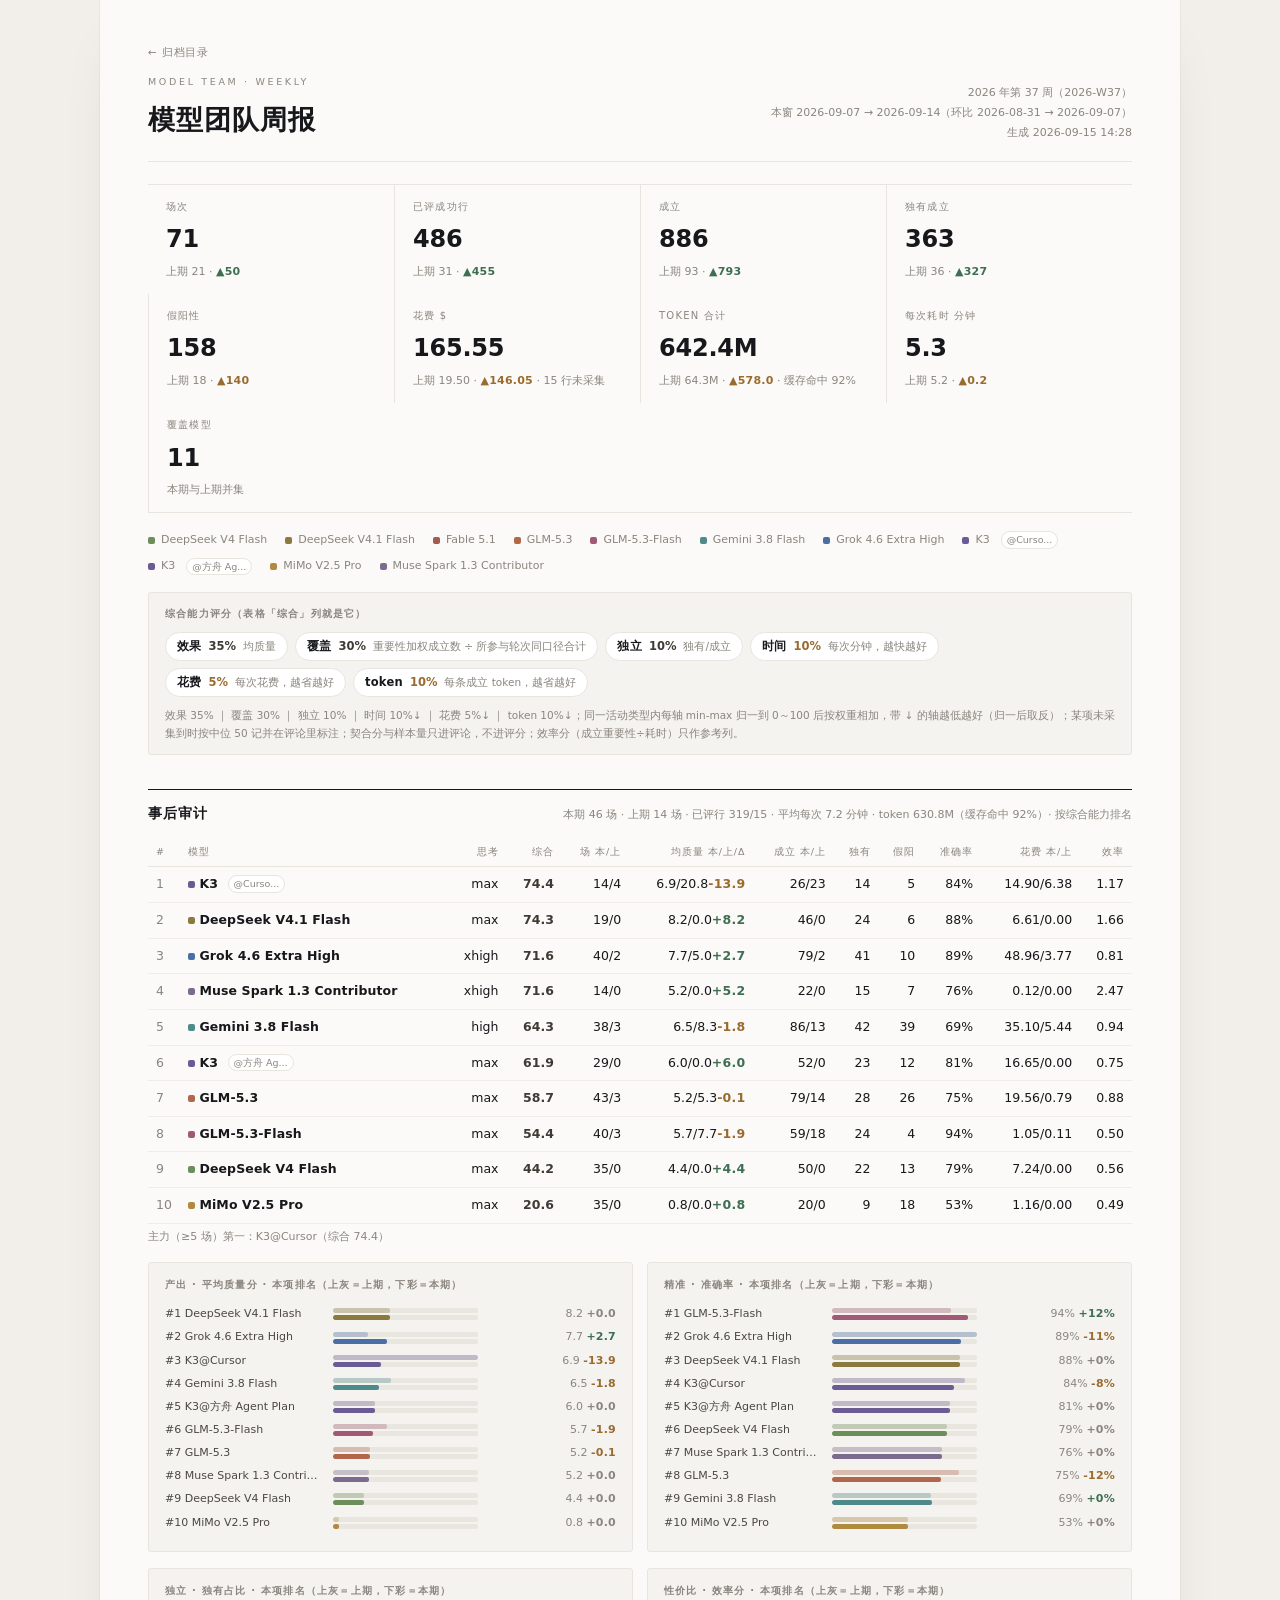
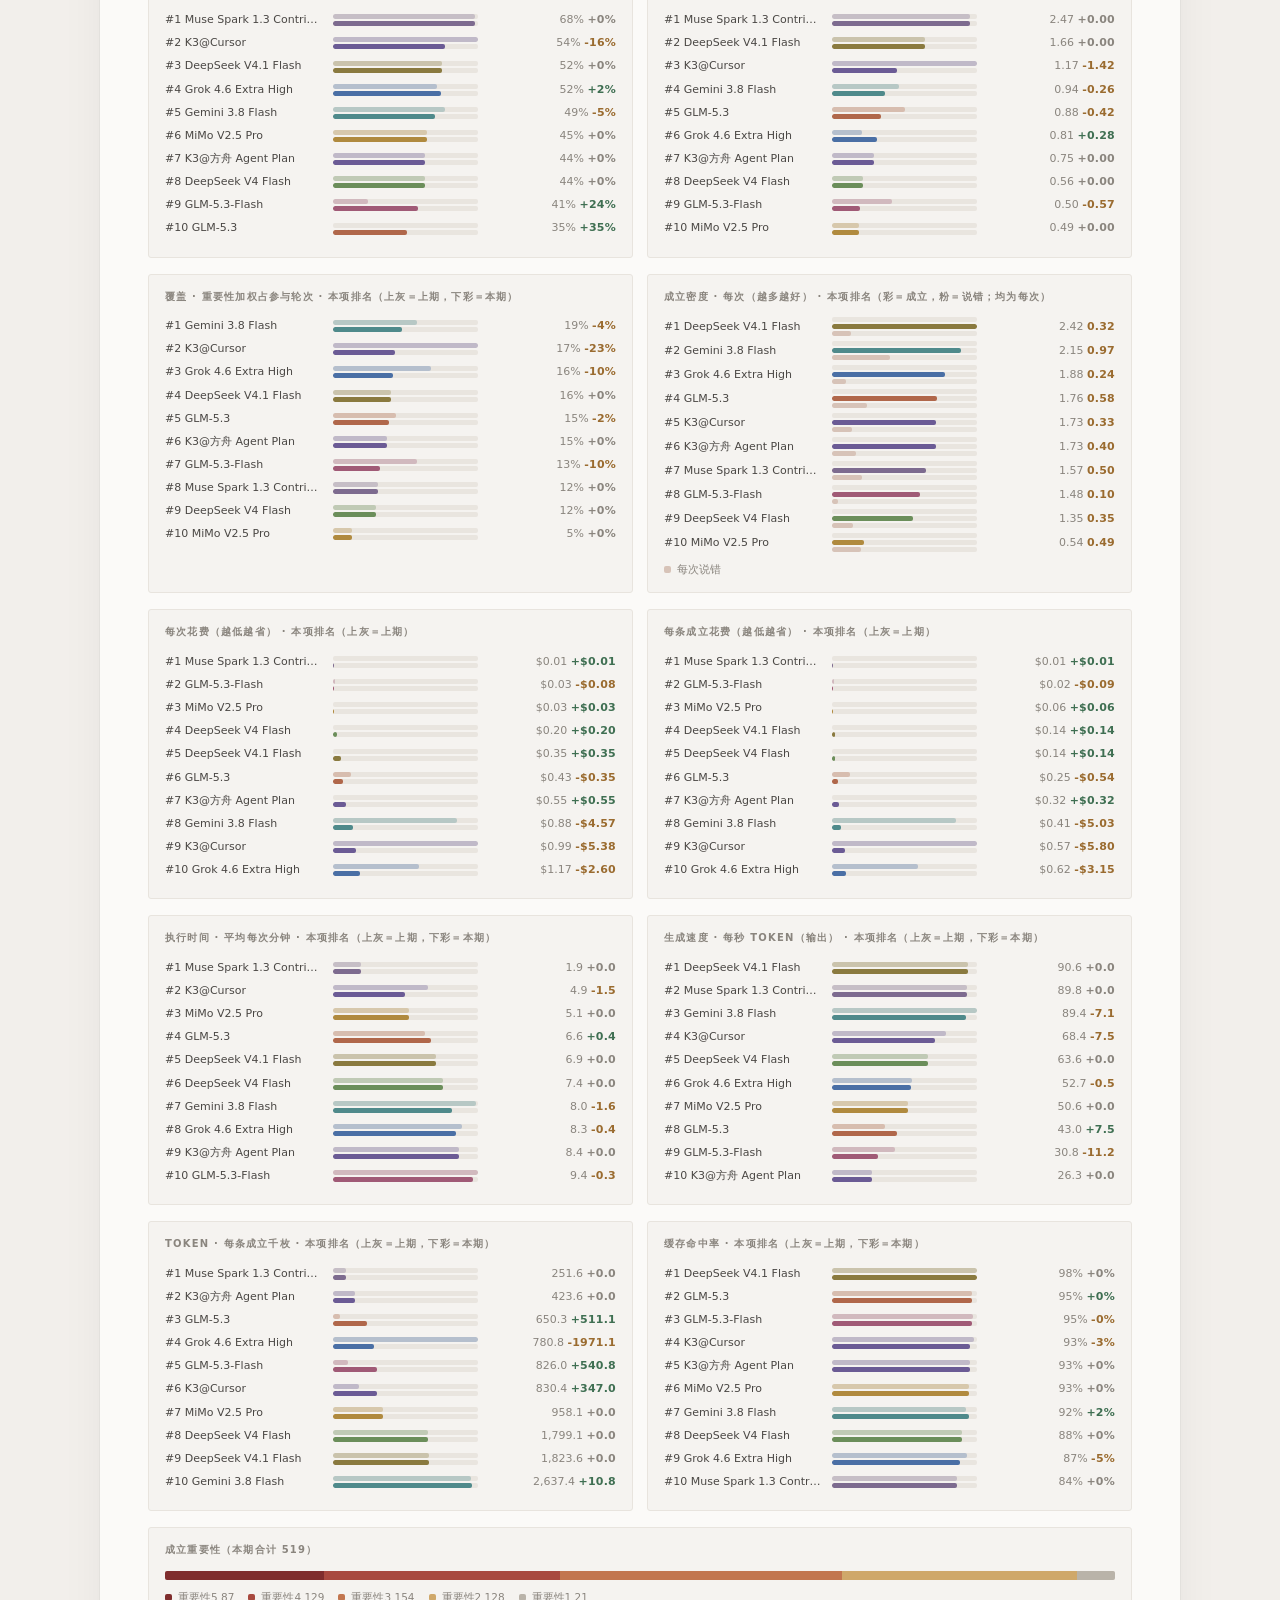
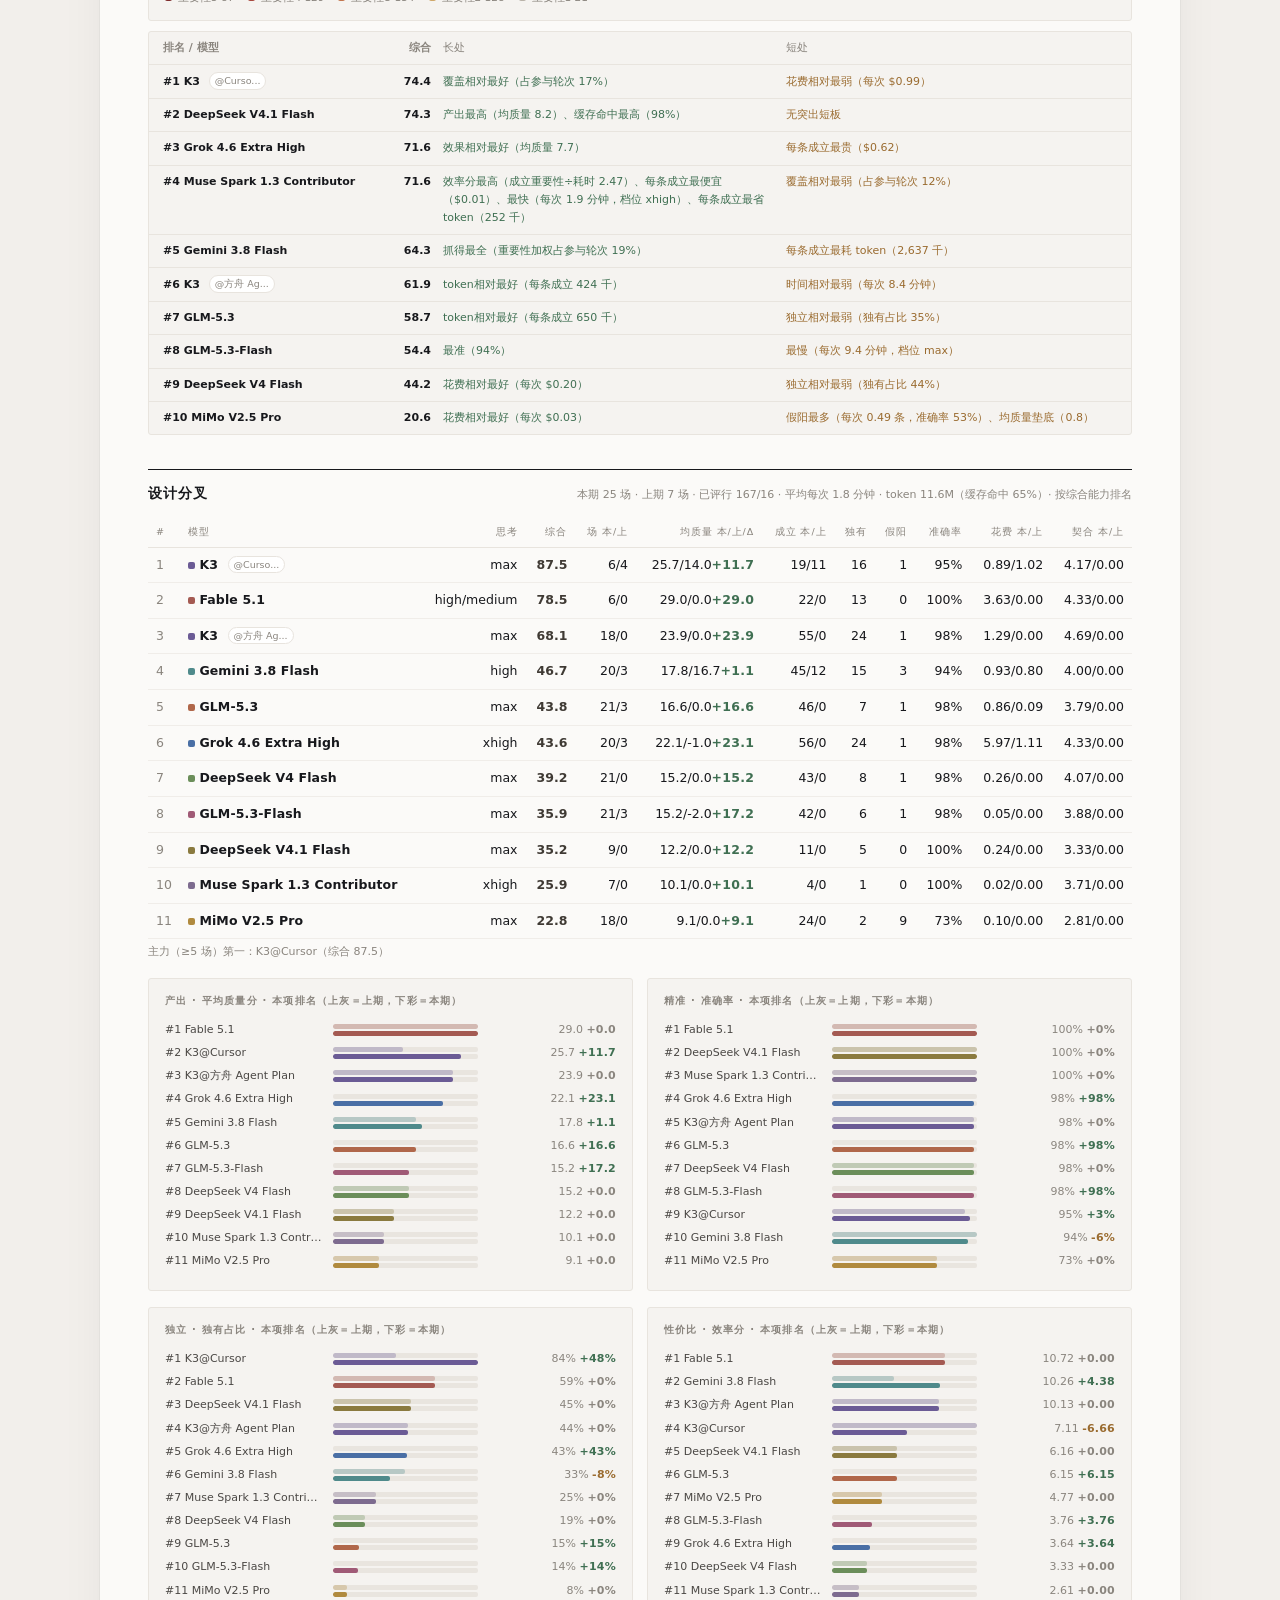
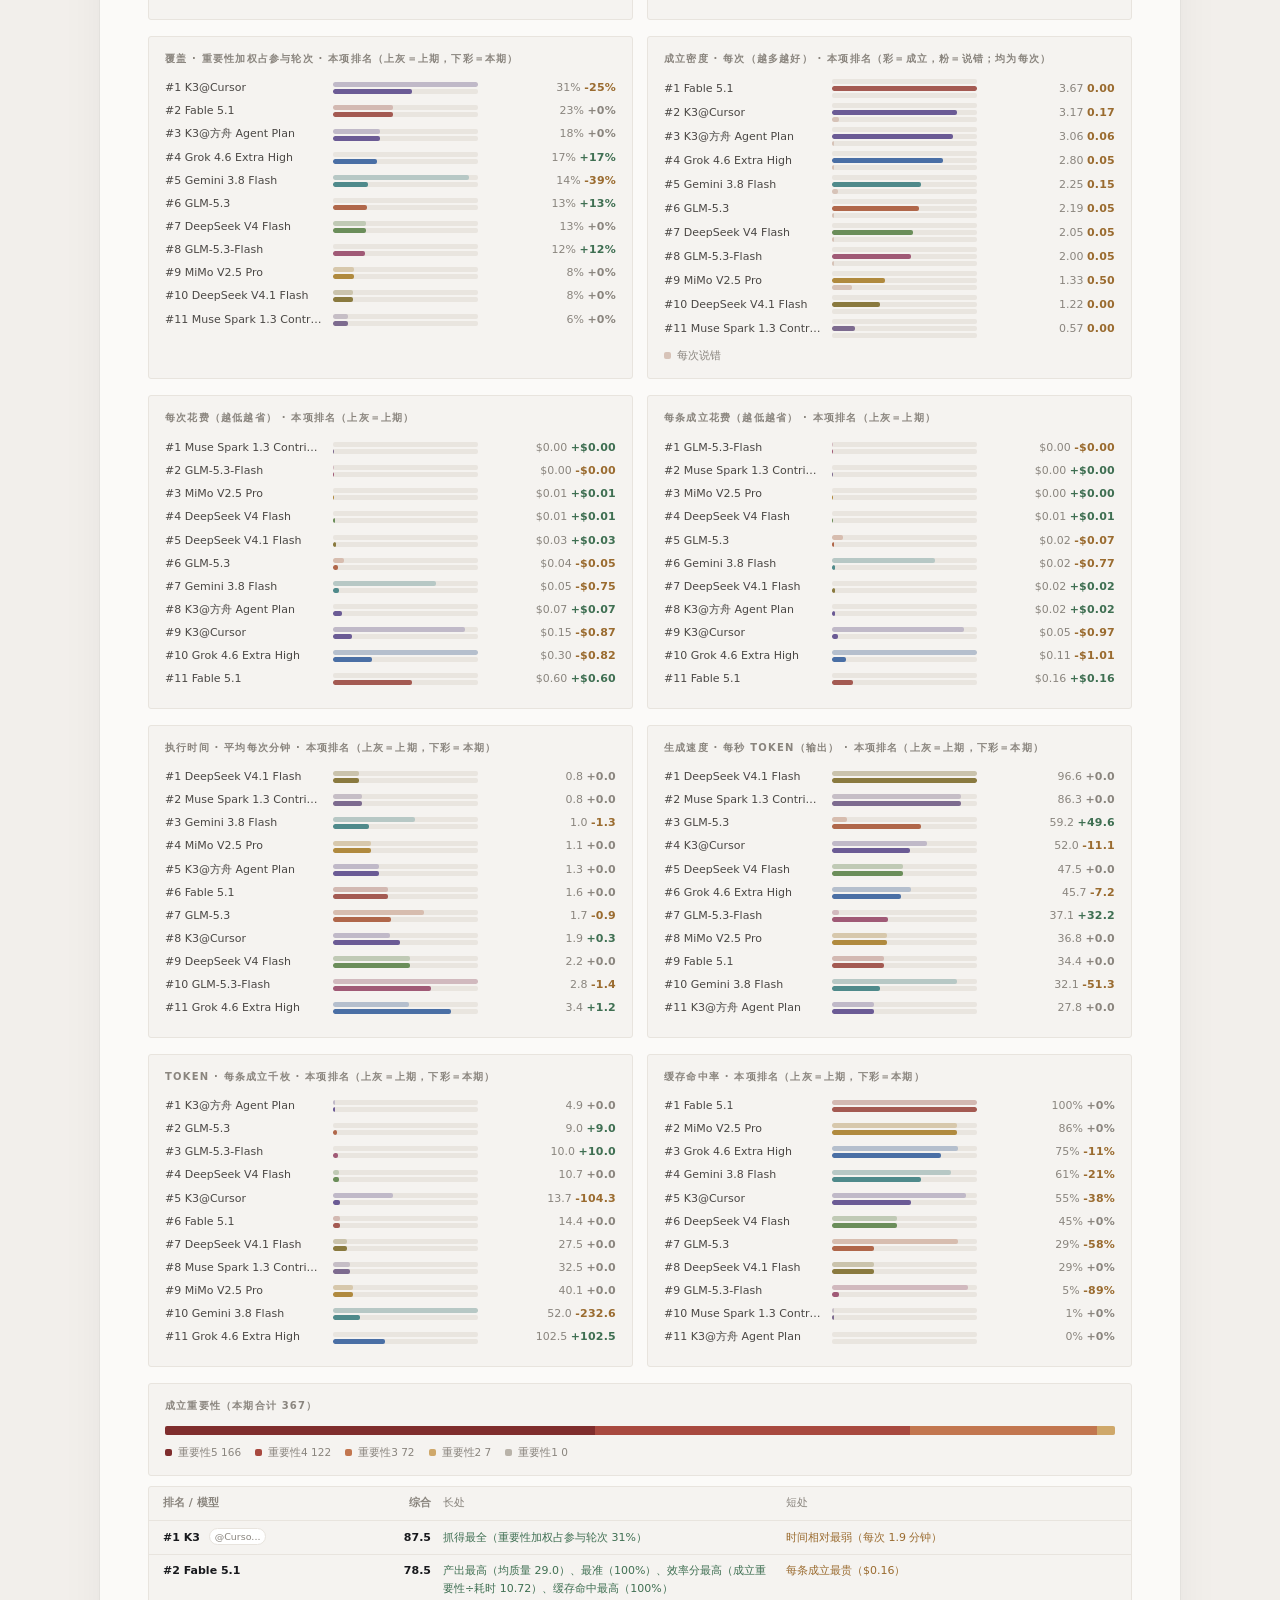
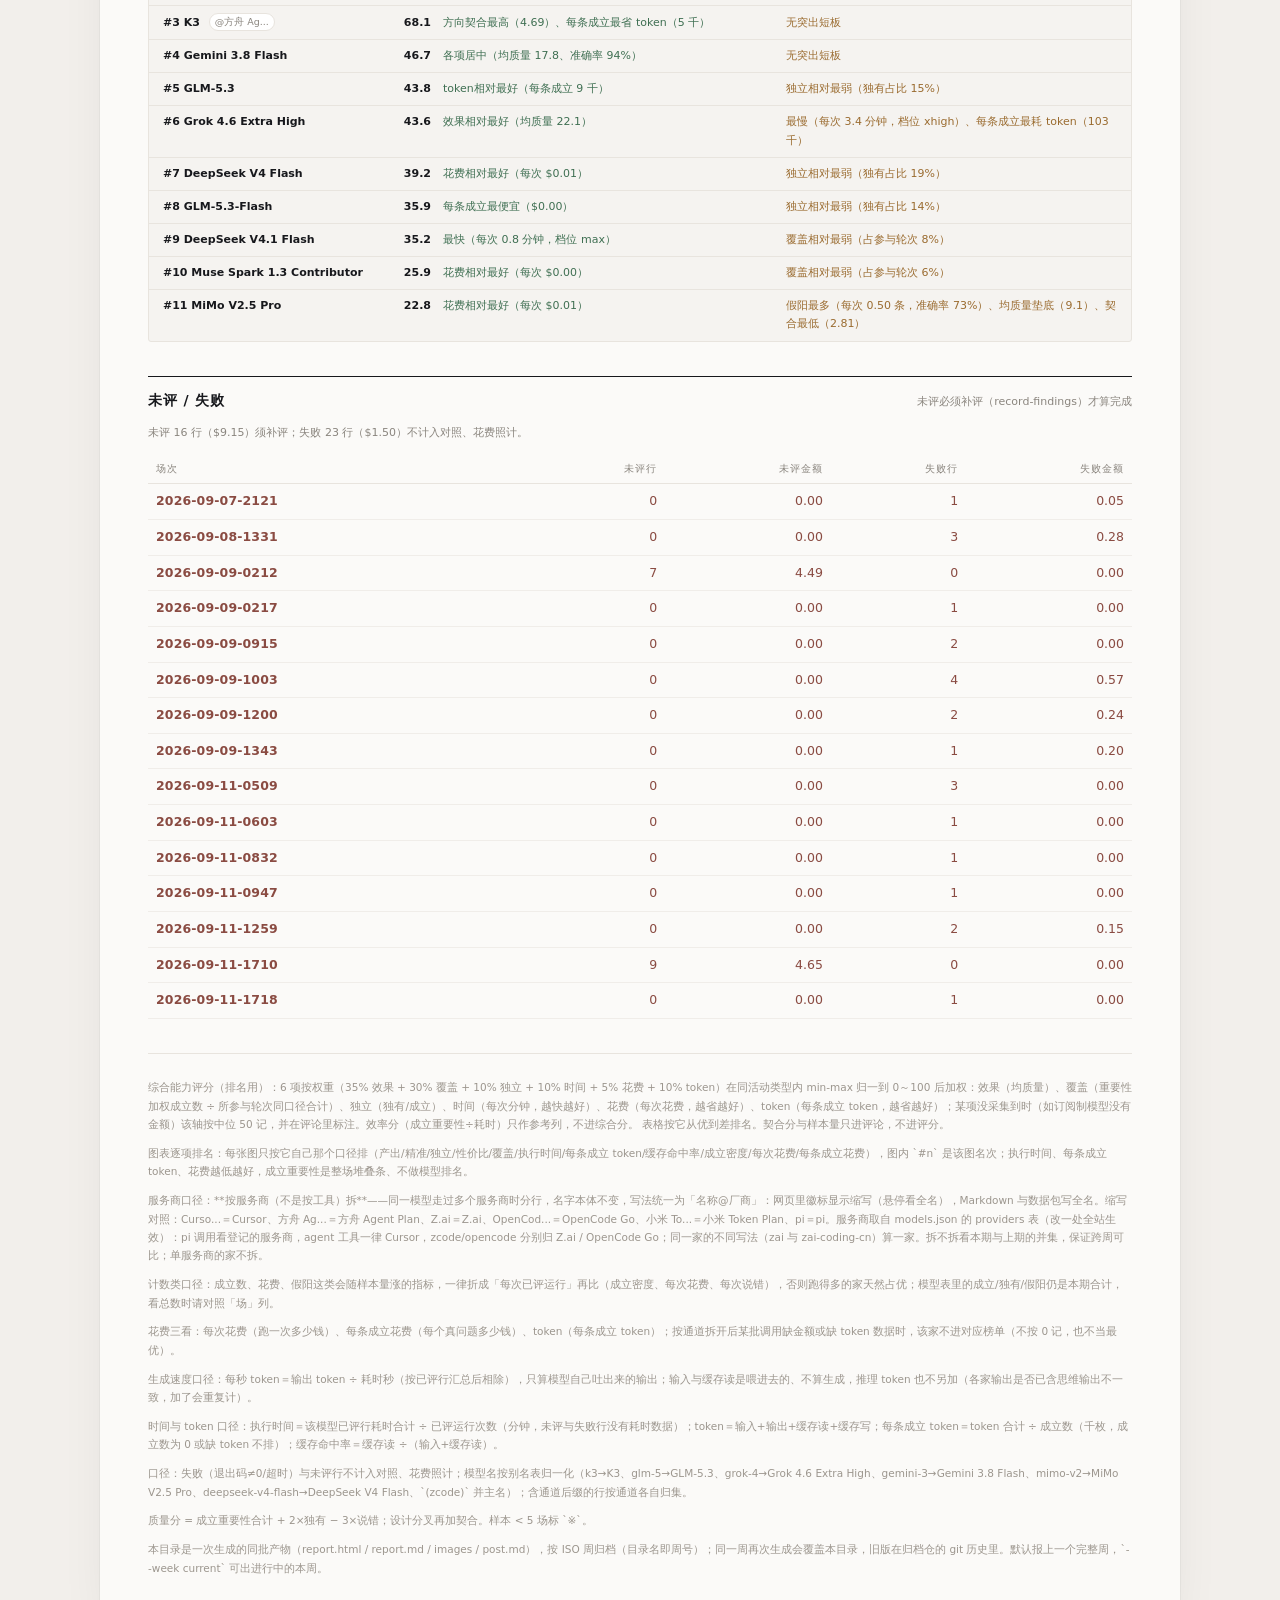
==== commit 14eaa859: "归档趋势图修复：画布随卡片宽度、共享图例、短标签与悬停读数、按指标定 y 轴" ====
--- a/weekly/2026-W37/report.html
+++ b/weekly/2026-W37/report.html
@@ -9,7 +9,7 @@
 <body>
 <div id="app"></div>
 <noscript><p style="padding:24px">这份周报靠 JavaScript 渲染，请在浏览器打开；纯文本版见同目录 <code>report.md</code>。</p></noscript>
-<script id="report-data" type="application/json">{"week":{"label":"2026 年第 37 周","stamp":"2026-W37","window":["2026-09-07","2026-09-14"],"prev":["2026-08-31","2026-09-07"],"generated_at":"2026-09-15 13:40","partial":false,"title":"模型团队周报 2026-W37（2026-09-07 → 2026-09-14）"},"head":{"back":{"href":"../../index.html","text":"← 归档目录"},"kicker":"MODEL TEAM · WEEKLY","h1":"模型团队周报","meta":["2026 年第 37 周（2026-W37）","本窗 2026-09-07 → 2026-09-14（环比 2026-08-31 → 2026-09-07）","生成 2026-09-15 13:40"]},"kpis":[{"label":"场次","value":"71","prefix":"上期 21 · ","delta":{"text":"▲50","cls":"up"}},{"label":"已评成功行","value":"486","prefix":"上期 31 · ","delta":{"text":"▲455","cls":"up"}},{"label":"成立","value":"886","prefix":"上期 93 · ","delta":{"text":"▲793","cls":"up"}},{"label":"独有成立","value":"363","prefix":"上期 36 · ","delta":{"text":"▲327","cls":"up"}},{"label":"假阳性","value":"158","prefix":"上期 18 · ","delta":{"text":"▲140","cls":"down"}},{"label":"花费 $","value":"165.55","prefix":"上期 19.50 · ","delta":{"text":"▲146.05","cls":"down"},"suffix":" · 15 行未采集"},{"label":"token 合计","value":"642.4M","prefix":"上期 64.3M · ","delta":{"text":"▲578.0","cls":"down"},"suffix":" · 缓存命中 92%"},{"label":"每次耗时 分钟","value":"5.3","prefix":"上期 5.2 · ","delta":{"text":"▲0.2","cls":"down"}},{"label":"覆盖模型","value":"11","prefix":"本期与上期并集","delta":null}],"legend":[{"name":"DeepSeek V4 Flash","tone":"#6b8e5a","badge":null},{"name":"DeepSeek V4.1 Flash","tone":"#8a7a3f","badge":null},{"name":"Fable 5.1","tone":"#a45a52","badge":null},{"name":"GLM-5.3","tone":"#b0674a","badge":null},{"name":"GLM-5.3-Flash","tone":"#a05a76","badge":null},{"name":"Gemini 3.8 Flash","tone":"#4f8a8b","badge":null},{"name":"Grok 4.6 Extra High","tone":"#4a6fa5","badge":null},{"name":"K3","tone":"#6b5b95","badge":{"text":"@Curso...","title":"Cursor"}},{"name":"K3","tone":"#6b5b95","badge":{"text":"@方舟 Ag...","title":"方舟 Agent Plan"}},{"name":"MiMo V2.5 Pro","tone":"#b08a3e","badge":null},{"name":"Muse Spark 1.3 Contributor","tone":"#7d6b8f","badge":null}],"formula":{"title":"综合能力评分（表格「综合」列就是它）","axes":[{"name":"效果","share":"35%","desc":"均质量","low":false},{"name":"覆盖","share":"30%","desc":"重要性加权成立数 ÷ 所参与轮次同口径合计","low":false},{"name":"独立","share":"10%","desc":"独有/成立","low":false},{"name":"时间","share":"10%","desc":"每次分钟，越快越好","low":true},{"name":"花费","share":"5%","desc":"每次花费，越省越好","low":true},{"name":"token","share":"10%","desc":"每条成立 token，越省越好","low":true}],"weights_line":"效果 35% ｜ 覆盖 30% ｜ 独立 10% ｜ 时间 10%↓ ｜ 花费 5%↓ ｜ token 10%↓","note":"效果 35% ｜ 覆盖 30% ｜ 独立 10% ｜ 时间 10%↓ ｜ 花费 5%↓ ｜ token 10%↓；同一活动类型内每轴 min-max 归一到 0～100 后按权重相加，带 ↓ 的轴越低越好（归一后取反）；某项未采集到时按中位 50 记并在评论里标注；契合分与样本量只进评论，不进评分；效率分（成立重要性÷耗时）只作参考列。"},"kinds":[{"title":"事后审计","meta":"本期 46 场 · 上期 14 场 · 已评行 319/15 · 平均每次 7.2 分钟 · token 630.8M（缓存命中 92%）· 按综合能力排名","table":{"head":[{"text":"#"},{"text":"模型","left":true},{"text":"思考"},{"text":"综合"},{"text":"场 本/上"},{"text":"均质量 本/上/Δ"},{"text":"成立 本/上"},{"text":"独有"},{"text":"假阳"},{"text":"准确率"},{"text":"花费 本/上"},{"text":"效率"}],"rows":[{"rank":"1","name":"K3","dot":"#6b5b95","badge":{"text":"@Curso...","title":"Cursor"},"cells":[{"text":"max"},{"text":"74.4","cls":"score"},{"text":"14/4"},{"text":"6.9/20.8","delta":{"text":"-13.9","cls":"down"}},{"text":"26/23"},{"text":"14"},{"text":"5"},{"text":"84%"},{"text":"14.90/6.38"},{"text":"1.17"}]},{"rank":"2","name":"DeepSeek V4.1 Flash","dot":"#8a7a3f","badge":null,"cells":[{"text":"max"},{"text":"74.3","cls":"score"},{"text":"19/0"},{"text":"8.2/0.0","delta":{"text":"+8.2","cls":"up"}},{"text":"46/0"},{"text":"24"},{"text":"6"},{"text":"88%"},{"text":"6.61/0.00"},{"text":"1.66"}]},{"rank":"3","name":"Grok 4.6 Extra High","dot":"#4a6fa5","badge":null,"cells":[{"text":"xhigh"},{"text":"71.6","cls":"score"},{"text":"40/2"},{"text":"7.7/5.0","delta":{"text":"+2.7","cls":"up"}},{"text":"79/2"},{"text":"41"},{"text":"10"},{"text":"89%"},{"text":"48.96/3.77"},{"text":"0.81"}]},{"rank":"4","name":"Muse Spark 1.3 Contributor","dot":"#7d6b8f","badge":null,"cells":[{"text":"xhigh"},{"text":"71.6","cls":"score"},{"text":"14/0"},{"text":"5.2/0.0","delta":{"text":"+5.2","cls":"up"}},{"text":"22/0"},{"text":"15"},{"text":"7"},{"text":"76%"},{"text":"0.12/0.00"},{"text":"2.47"}]},{"rank":"5","name":"Gemini 3.8 Flash","dot":"#4f8a8b","badge":null,"cells":[{"text":"high"},{"text":"64.3","cls":"score"},{"text":"38/3"},{"text":"6.5/8.3","delta":{"text":"-1.8","cls":"down"}},{"text":"86/13"},{"text":"42"},{"text":"39"},{"text":"69%"},{"text":"35.10/5.44"},{"text":"0.94"}]},{"rank":"6","name":"K3","dot":"#6b5b95","badge":{"text":"@方舟 Ag...","title":"方舟 Agent Plan"},"cells":[{"text":"max"},{"text":"61.9","cls":"score"},{"text":"29/0"},{"text":"6.0/0.0","delta":{"text":"+6.0","cls":"up"}},{"text":"52/0"},{"text":"23"},{"text":"12"},{"text":"81%"},{"text":"16.65/0.00"},{"text":"0.75"}]},{"rank":"7","name":"GLM-5.3","dot":"#b0674a","badge":null,"cells":[{"text":"max"},{"text":"58.7","cls":"score"},{"text":"43/3"},{"text":"5.2/5.3","delta":{"text":"-0.1","cls":"down"}},{"text":"79/14"},{"text":"28"},{"text":"26"},{"text":"75%"},{"text":"19.56/0.79"},{"text":"0.88"}]},{"rank":"8","name":"GLM-5.3-Flash","dot":"#a05a76","badge":null,"cells":[{"text":"max"},{"text":"54.4","cls":"score"},{"text":"40/3"},{"text":"5.7/7.7","delta":{"text":"-1.9","cls":"down"}},{"text":"59/18"},{"text":"24"},{"text":"4"},{"text":"94%"},{"text":"1.05/0.11"},{"text":"0.50"}]},{"rank":"9","name":"DeepSeek V4 Flash","dot":"#6b8e5a","badge":null,"cells":[{"text":"max"},{"text":"44.2","cls":"score"},{"text":"35/0"},{"text":"4.4/0.0","delta":{"text":"+4.4","cls":"up"}},{"text":"50/0"},{"text":"22"},{"text":"13"},{"text":"79%"},{"text":"7.24/0.00"},{"text":"0.56"}]},{"rank":"10","name":"MiMo V2.5 Pro","dot":"#b08a3e","badge":null,"cells":[{"text":"max"},{"text":"20.6","cls":"score"},{"text":"35/0"},{"text":"0.8/0.0","delta":{"text":"+0.8","cls":"up"}},{"text":"20/0"},{"text":"9"},{"text":"18"},{"text":"53%"},{"text":"1.16/0.00"},{"text":"0.49"}]}],"note":"主力（≥5 场）第一：K3@Cursor（综合 74.4）"},"panels":[[{"title":"产出 · 平均质量分 · 本项排名（上灰＝上期，下彩＝本期）","rows":[{"label":"#1 DeepSeek V4.1 Flash","tone":"#8a7a3f","was_pct":39.6,"now_pct":39.6,"value":"8.2","delta":{"text":"+0.0","cls":"flat"}},{"label":"#2 Grok 4.6 Extra High","tone":"#4a6fa5","was_pct":24.1,"now_pct":36.9,"value":"7.7","delta":{"text":"+2.7","cls":"up"}},{"label":"#3 K3@Cursor","tone":"#6b5b95","was_pct":100,"now_pct":33.1,"value":"6.9","delta":{"text":"-13.9","cls":"down"}},{"label":"#4 Gemini 3.8 Flash","tone":"#4f8a8b","was_pct":40.2,"now_pct":31.6,"value":"6.5","delta":{"text":"-1.8","cls":"down"}},{"label":"#5 K3@方舟 Agent Plan","tone":"#6b5b95","was_pct":28.9,"now_pct":28.9,"value":"6.0","delta":{"text":"+0.0","cls":"flat"}},{"label":"#6 GLM-5.3-Flash","tone":"#a05a76","was_pct":36.9,"now_pct":27.6,"value":"5.7","delta":{"text":"-1.9","cls":"down"}},{"label":"#7 GLM-5.3","tone":"#b0674a","was_pct":25.7,"now_pct":25.3,"value":"5.2","delta":{"text":"-0.1","cls":"down"}},{"label":"#8 Muse Spark 1.3 Contributor","tone":"#7d6b8f","was_pct":25.1,"now_pct":25.1,"value":"5.2","delta":{"text":"+0.0","cls":"flat"}},{"label":"#9 DeepSeek V4 Flash","tone":"#6b8e5a","was_pct":21.1,"now_pct":21.1,"value":"4.4","delta":{"text":"+0.0","cls":"flat"}},{"label":"#10 MiMo V2.5 Pro","tone":"#b08a3e","was_pct":4,"now_pct":4,"value":"0.8","delta":{"text":"+0.0","cls":"flat"}}]},{"title":"精准 · 准确率 · 本项排名（上灰＝上期，下彩＝本期）","rows":[{"label":"#1 GLM-5.3-Flash","tone":"#a05a76","was_pct":81.8,"now_pct":93.7,"value":"94%","delta":{"text":"+12%","cls":"up"}},{"label":"#2 Grok 4.6 Extra High","tone":"#4a6fa5","was_pct":100,"now_pct":88.8,"value":"89%","delta":{"text":"-11%","cls":"down"}},{"label":"#3 DeepSeek V4.1 Flash","tone":"#8a7a3f","was_pct":88.5,"now_pct":88.5,"value":"88%","delta":{"text":"+0%","cls":"flat"}},{"label":"#4 K3@Cursor","tone":"#6b5b95","was_pct":92,"now_pct":83.9,"value":"84%","delta":{"text":"-8%","cls":"down"}},{"label":"#5 K3@方舟 Agent Plan","tone":"#6b5b95","was_pct":81.2,"now_pct":81.2,"value":"81%","delta":{"text":"+0%","cls":"flat"}},{"label":"#6 DeepSeek V4 Flash","tone":"#6b8e5a","was_pct":79.4,"now_pct":79.4,"value":"79%","delta":{"text":"+0%","cls":"flat"}},{"label":"#7 Muse Spark 1.3 Contributor","tone":"#7d6b8f","was_pct":75.9,"now_pct":75.9,"value":"76%","delta":{"text":"+0%","cls":"flat"}},{"label":"#8 GLM-5.3","tone":"#b0674a","was_pct":87.5,"now_pct":75.2,"value":"75%","delta":{"text":"-12%","cls":"down"}},{"label":"#9 Gemini 3.8 Flash","tone":"#4f8a8b","was_pct":68.4,"now_pct":68.8,"value":"69%","delta":{"text":"+0%","cls":"up"}},{"label":"#10 MiMo V2.5 Pro","tone":"#b08a3e","was_pct":52.6,"now_pct":52.6,"value":"53%","delta":{"text":"+0%","cls":"flat"}}]}],[{"title":"独立 · 独有占比 · 本项排名（上灰＝上期，下彩＝本期）","rows":[{"label":"#1 Muse Spark 1.3 Contributor","tone":"#7d6b8f","was_pct":98,"now_pct":98,"value":"68%","delta":{"text":"+0%","cls":"flat"}},{"label":"#2 K3@Cursor","tone":"#6b5b95","was_pct":100,"now_pct":77.4,"value":"54%","delta":{"text":"-16%","cls":"down"}},{"label":"#3 DeepSeek V4.1 Flash","tone":"#8a7a3f","was_pct":75,"now_pct":75,"value":"52%","delta":{"text":"+0%","cls":"flat"}},{"label":"#4 Grok 4.6 Extra High","tone":"#4a6fa5","was_pct":71.9,"now_pct":74.6,"value":"52%","delta":{"text":"+2%","cls":"up"}},{"label":"#5 Gemini 3.8 Flash","tone":"#4f8a8b","was_pct":77.4,"now_pct":70.2,"value":"49%","delta":{"text":"-5%","cls":"down"}},{"label":"#6 MiMo V2.5 Pro","tone":"#b08a3e","was_pct":64.7,"now_pct":64.7,"value":"45%","delta":{"text":"+0%","cls":"flat"}},{"label":"#7 K3@方舟 Agent Plan","tone":"#6b5b95","was_pct":63.6,"now_pct":63.6,"value":"44%","delta":{"text":"+0%","cls":"flat"}},{"label":"#8 DeepSeek V4 Flash","tone":"#6b8e5a","was_pct":63.3,"now_pct":63.3,"value":"44%","delta":{"text":"+0%","cls":"flat"}},{"label":"#9 GLM-5.3-Flash","tone":"#a05a76","was_pct":24,"now_pct":58.5,"value":"41%","delta":{"text":"+24%","cls":"up"}},{"label":"#10 GLM-5.3","tone":"#b0674a","was_pct":0,"now_pct":50.9,"value":"35%","delta":{"text":"+35%","cls":"up"}}]},{"title":"性价比 · 效率分 · 本项排名（上灰＝上期，下彩＝本期）","rows":[{"label":"#1 Muse Spark 1.3 Contributor","tone":"#7d6b8f","was_pct":95,"now_pct":95,"value":"2.47","delta":{"text":"+0.00","cls":"flat"}},{"label":"#2 DeepSeek V4.1 Flash","tone":"#8a7a3f","was_pct":64.1,"now_pct":64.1,"value":"1.66","delta":{"text":"+0.00","cls":"flat"}},{"label":"#3 K3@Cursor","tone":"#6b5b95","was_pct":100,"now_pct":45.1,"value":"1.17","delta":{"text":"-1.42","cls":"down"}},{"label":"#4 Gemini 3.8 Flash","tone":"#4f8a8b","was_pct":46.2,"now_pct":36.3,"value":"0.94","delta":{"text":"-0.26","cls":"down"}},{"label":"#5 GLM-5.3","tone":"#b0674a","was_pct":50.2,"now_pct":34,"value":"0.88","delta":{"text":"-0.42","cls":"down"}},{"label":"#6 Grok 4.6 Extra High","tone":"#4a6fa5","was_pct":20.6,"now_pct":31.3,"value":"0.81","delta":{"text":"+0.28","cls":"up"}},{"label":"#7 K3@方舟 Agent Plan","tone":"#6b5b95","was_pct":29.1,"now_pct":29.1,"value":"0.75","delta":{"text":"+0.00","cls":"flat"}},{"label":"#8 DeepSeek V4 Flash","tone":"#6b8e5a","was_pct":21.7,"now_pct":21.7,"value":"0.56","delta":{"text":"+0.00","cls":"flat"}},{"label":"#9 GLM-5.3-Flash","tone":"#a05a76","was_pct":41.5,"now_pct":19.3,"value":"0.50","delta":{"text":"-0.57","cls":"down"}},{"label":"#10 MiMo V2.5 Pro","tone":"#b08a3e","was_pct":18.9,"now_pct":18.9,"value":"0.49","delta":{"text":"+0.00","cls":"flat"}}]}],[{"title":"覆盖 · 重要性加权占参与轮次 · 本项排名（上灰＝上期，下彩＝本期）","rows":[{"label":"#1 Gemini 3.8 Flash","tone":"#4f8a8b","was_pct":57.6,"now_pct":47.4,"value":"19%","delta":{"text":"-4%","cls":"down"}},{"label":"#2 K3@Cursor","tone":"#6b5b95","was_pct":100,"now_pct":42.6,"value":"17%","delta":{"text":"-23%","cls":"down"}},{"label":"#3 Grok 4.6 Extra High","tone":"#4a6fa5","was_pct":67.8,"now_pct":41.5,"value":"16%","delta":{"text":"-10%","cls":"down"}},{"label":"#4 DeepSeek V4.1 Flash","tone":"#8a7a3f","was_pct":40.3,"now_pct":40.3,"value":"16%","delta":{"text":"+0%","cls":"flat"}},{"label":"#5 GLM-5.3","tone":"#b0674a","was_pct":43.7,"now_pct":38.8,"value":"15%","delta":{"text":"-2%","cls":"down"}},{"label":"#6 K3@方舟 Agent Plan","tone":"#6b5b95","was_pct":37.5,"now_pct":37.5,"value":"15%","delta":{"text":"+0%","cls":"flat"}},{"label":"#7 GLM-5.3-Flash","tone":"#a05a76","was_pct":57.6,"now_pct":32.5,"value":"13%","delta":{"text":"-10%","cls":"down"}},{"label":"#8 Muse Spark 1.3 Contributor","tone":"#7d6b8f","was_pct":31,"now_pct":31,"value":"12%","delta":{"text":"+0%","cls":"flat"}},{"label":"#9 DeepSeek V4 Flash","tone":"#6b8e5a","was_pct":29.4,"now_pct":29.4,"value":"12%","delta":{"text":"+0%","cls":"flat"}},{"label":"#10 MiMo V2.5 Pro","tone":"#b08a3e","was_pct":12.8,"now_pct":12.8,"value":"5%","delta":{"text":"+0%","cls":"flat"}}]},{"title":"成立密度 · 每次（越多越好） · 本项排名（彩＝成立，粉＝说错；均为每次）","rows":[{"label":"#1 DeepSeek V4.1 Flash","tone":"#8a7a3f","was_pct":0,"now_pct":100,"value":"2.42","bad_pct":13,"bad_text":"0.32"},{"label":"#2 Gemini 3.8 Flash","tone":"#4f8a8b","was_pct":0,"now_pct":88.8,"value":"2.15","bad_pct":40.3,"bad_text":"0.97"},{"label":"#3 Grok 4.6 Extra High","tone":"#4a6fa5","was_pct":0,"now_pct":77.7,"value":"1.88","bad_pct":9.8,"bad_text":"0.24"},{"label":"#4 GLM-5.3","tone":"#b0674a","was_pct":0,"now_pct":72.5,"value":"1.76","bad_pct":23.9,"bad_text":"0.58"},{"label":"#5 K3@Cursor","tone":"#6b5b95","was_pct":0,"now_pct":71.6,"value":"1.73","bad_pct":13.8,"bad_text":"0.33"},{"label":"#6 K3@方舟 Agent Plan","tone":"#6b5b95","was_pct":0,"now_pct":71.6,"value":"1.73","bad_pct":16.5,"bad_text":"0.40"},{"label":"#7 Muse Spark 1.3 Contributor","tone":"#7d6b8f","was_pct":0,"now_pct":64.9,"value":"1.57","bad_pct":20.7,"bad_text":"0.50"},{"label":"#8 GLM-5.3-Flash","tone":"#a05a76","was_pct":0,"now_pct":60.9,"value":"1.48","bad_pct":4.1,"bad_text":"0.10"},{"label":"#9 DeepSeek V4 Flash","tone":"#6b8e5a","was_pct":0,"now_pct":55.8,"value":"1.35","bad_pct":14.5,"bad_text":"0.35"},{"label":"#10 MiMo V2.5 Pro","tone":"#b08a3e","was_pct":0,"now_pct":22.3,"value":"0.54","bad_pct":20.1,"bad_text":"0.49"}],"legend":[{"text":"每次说错","tone":"#d7c3b8"}]}],[{"title":"每次花费（越低越省） · 本项排名（上灰＝上期）","rows":[{"label":"#1 Muse Spark 1.3 Contributor","tone":"#7d6b8f","was_pct":0,"now_pct":0.1,"value":"$0.01","delta":{"text":"+$0.01","cls":"up"}},{"label":"#2 GLM-5.3-Flash","tone":"#a05a76","was_pct":1.7,"now_pct":0.4,"value":"$0.03","delta":{"text":"-$0.08","cls":"down"}},{"label":"#3 MiMo V2.5 Pro","tone":"#b08a3e","was_pct":0,"now_pct":0.5,"value":"$0.03","delta":{"text":"+$0.03","cls":"up"}},{"label":"#4 DeepSeek V4 Flash","tone":"#6b8e5a","was_pct":0,"now_pct":3.1,"value":"$0.20","delta":{"text":"+$0.20","cls":"up"}},{"label":"#5 DeepSeek V4.1 Flash","tone":"#8a7a3f","was_pct":0,"now_pct":5.5,"value":"$0.35","delta":{"text":"+$0.35","cls":"up"}},{"label":"#6 GLM-5.3","tone":"#b0674a","was_pct":12.3,"now_pct":6.8,"value":"$0.43","delta":{"text":"-$0.35","cls":"down"}},{"label":"#7 K3@方舟 Agent Plan","tone":"#6b5b95","was_pct":0,"now_pct":8.7,"value":"$0.55","delta":{"text":"+$0.55","cls":"up"}},{"label":"#8 Gemini 3.8 Flash","tone":"#4f8a8b","was_pct":85.4,"now_pct":13.8,"value":"$0.88","delta":{"text":"-$4.57","cls":"down"}},{"label":"#9 K3@Cursor","tone":"#6b5b95","was_pct":100,"now_pct":15.6,"value":"$0.99","delta":{"text":"-$5.38","cls":"down"}},{"label":"#10 Grok 4.6 Extra High","tone":"#4a6fa5","was_pct":59.1,"now_pct":18.3,"value":"$1.17","delta":{"text":"-$2.60","cls":"down"}}]},{"title":"每条成立花费（越低越省） · 本项排名（上灰＝上期）","rows":[{"label":"#1 Muse Spark 1.3 Contributor","tone":"#7d6b8f","was_pct":0,"now_pct":0.1,"value":"$0.01","delta":{"text":"+$0.01","cls":"up"}},{"label":"#2 GLM-5.3-Flash","tone":"#a05a76","was_pct":1.7,"now_pct":0.3,"value":"$0.02","delta":{"text":"-$0.09","cls":"down"}},{"label":"#3 MiMo V2.5 Pro","tone":"#b08a3e","was_pct":0,"now_pct":0.9,"value":"$0.06","delta":{"text":"+$0.06","cls":"up"}},{"label":"#4 DeepSeek V4.1 Flash","tone":"#8a7a3f","was_pct":0,"now_pct":2.3,"value":"$0.14","delta":{"text":"+$0.14","cls":"up"}},{"label":"#5 DeepSeek V4 Flash","tone":"#6b8e5a","was_pct":0,"now_pct":2.3,"value":"$0.14","delta":{"text":"+$0.14","cls":"up"}},{"label":"#6 GLM-5.3","tone":"#b0674a","was_pct":12.3,"now_pct":3.9,"value":"$0.25","delta":{"text":"-$0.54","cls":"down"}},{"label":"#7 K3@方舟 Agent Plan","tone":"#6b5b95","was_pct":0,"now_pct":5,"value":"$0.32","delta":{"text":"+$0.32","cls":"up"}},{"label":"#8 Gemini 3.8 Flash","tone":"#4f8a8b","was_pct":85.4,"now_pct":6.4,"value":"$0.41","delta":{"text":"-$5.03","cls":"down"}},{"label":"#9 K3@Cursor","tone":"#6b5b95","was_pct":100,"now_pct":9,"value":"$0.57","delta":{"text":"-$5.80","cls":"down"}},{"label":"#10 Grok 4.6 Extra High","tone":"#4a6fa5","was_pct":59.1,"now_pct":9.7,"value":"$0.62","delta":{"text":"-$3.15","cls":"down"}}]}],[{"title":"执行时间 · 平均每次分钟 · 本项排名（上灰＝上期，下彩＝本期）","rows":[{"label":"#1 Muse Spark 1.3 Contributor","tone":"#7d6b8f","was_pct":19.6,"now_pct":19.6,"value":"1.9","delta":{"text":"+0.0","cls":"flat"}},{"label":"#2 K3@Cursor","tone":"#6b5b95","was_pct":65.4,"now_pct":49.9,"value":"4.9","delta":{"text":"-1.5","cls":"down"}},{"label":"#3 MiMo V2.5 Pro","tone":"#b08a3e","was_pct":52.5,"now_pct":52.5,"value":"5.1","delta":{"text":"+0.0","cls":"flat"}},{"label":"#4 GLM-5.3","tone":"#b0674a","was_pct":63.4,"now_pct":67.8,"value":"6.6","delta":{"text":"+0.4","cls":"up"}},{"label":"#5 DeepSeek V4.1 Flash","tone":"#8a7a3f","was_pct":70.7,"now_pct":70.7,"value":"6.9","delta":{"text":"+0.0","cls":"flat"}},{"label":"#6 DeepSeek V4 Flash","tone":"#6b8e5a","was_pct":75.9,"now_pct":75.9,"value":"7.4","delta":{"text":"+0.0","cls":"flat"}},{"label":"#7 Gemini 3.8 Flash","tone":"#4f8a8b","was_pct":98.8,"now_pct":82.1,"value":"8.0","delta":{"text":"-1.6","cls":"down"}},{"label":"#8 Grok 4.6 Extra High","tone":"#4a6fa5","was_pct":89.3,"now_pct":84.9,"value":"8.3","delta":{"text":"-0.4","cls":"down"}},{"label":"#9 K3@方舟 Agent Plan","tone":"#6b5b95","was_pct":86.6,"now_pct":86.6,"value":"8.4","delta":{"text":"+0.0","cls":"flat"}},{"label":"#10 GLM-5.3-Flash","tone":"#a05a76","was_pct":100,"now_pct":96.6,"value":"9.4","delta":{"text":"-0.3","cls":"down"}}]},{"title":"生成速度 · 每秒 token（输出） · 本项排名（上灰＝上期，下彩＝本期）","rows":[{"label":"#1 DeepSeek V4.1 Flash","tone":"#8a7a3f","was_pct":93.9,"now_pct":93.9,"value":"90.6","delta":{"text":"+0.0","cls":"flat"}},{"label":"#2 Muse Spark 1.3 Contributor","tone":"#7d6b8f","was_pct":93,"now_pct":93,"value":"89.8","delta":{"text":"+0.0","cls":"flat"}},{"label":"#3 Gemini 3.8 Flash","tone":"#4f8a8b","was_pct":100,"now_pct":92.6,"value":"89.4","delta":{"text":"-7.1","cls":"down"}},{"label":"#4 K3@Cursor","tone":"#6b5b95","was_pct":78.6,"now_pct":70.9,"value":"68.4","delta":{"text":"-7.5","cls":"down"}},{"label":"#5 DeepSeek V4 Flash","tone":"#6b8e5a","was_pct":65.9,"now_pct":65.9,"value":"63.6","delta":{"text":"+0.0","cls":"flat"}},{"label":"#6 Grok 4.6 Extra High","tone":"#4a6fa5","was_pct":55.1,"now_pct":54.5,"value":"52.7","delta":{"text":"-0.5","cls":"down"}},{"label":"#7 MiMo V2.5 Pro","tone":"#b08a3e","was_pct":52.4,"now_pct":52.4,"value":"50.6","delta":{"text":"+0.0","cls":"flat"}},{"label":"#8 GLM-5.3","tone":"#b0674a","was_pct":36.8,"now_pct":44.5,"value":"43.0","delta":{"text":"+7.5","cls":"up"}},{"label":"#9 GLM-5.3-Flash","tone":"#a05a76","was_pct":43.5,"now_pct":31.9,"value":"30.8","delta":{"text":"-11.2","cls":"down"}},{"label":"#10 K3@方舟 Agent Plan","tone":"#6b5b95","was_pct":27.3,"now_pct":27.3,"value":"26.3","delta":{"text":"+0.0","cls":"flat"}}]}],[{"title":"Token · 每条成立千枚 · 本项排名（上灰＝上期，下彩＝本期）","rows":[{"label":"#1 Muse Spark 1.3 Contributor","tone":"#7d6b8f","was_pct":9.1,"now_pct":9.1,"value":"251.6","delta":{"text":"+0.0","cls":"flat"}},{"label":"#2 K3@方舟 Agent Plan","tone":"#6b5b95","was_pct":15.4,"now_pct":15.4,"value":"423.6","delta":{"text":"+0.0","cls":"flat"}},{"label":"#3 GLM-5.3","tone":"#b0674a","was_pct":5.1,"now_pct":23.6,"value":"650.3","delta":{"text":"+511.1","cls":"up"}},{"label":"#4 Grok 4.6 Extra High","tone":"#4a6fa5","was_pct":100,"now_pct":28.4,"value":"780.8","delta":{"text":"-1971.1","cls":"down"}},{"label":"#5 GLM-5.3-Flash","tone":"#a05a76","was_pct":10.4,"now_pct":30,"value":"826.0","delta":{"text":"+540.8","cls":"up"}},{"label":"#6 K3@Cursor","tone":"#6b5b95","was_pct":17.6,"now_pct":30.2,"value":"830.4","delta":{"text":"+347.0","cls":"up"}},{"label":"#7 MiMo V2.5 Pro","tone":"#b08a3e","was_pct":34.8,"now_pct":34.8,"value":"958.1","delta":{"text":"+0.0","cls":"flat"}},{"label":"#8 DeepSeek V4 Flash","tone":"#6b8e5a","was_pct":65.4,"now_pct":65.4,"value":"1,799.1","delta":{"text":"+0.0","cls":"flat"}},{"label":"#9 DeepSeek V4.1 Flash","tone":"#8a7a3f","was_pct":66.3,"now_pct":66.3,"value":"1,823.6","delta":{"text":"+0.0","cls":"flat"}},{"label":"#10 Gemini 3.8 Flash","tone":"#4f8a8b","was_pct":95.4,"now_pct":95.8,"value":"2,637.4","delta":{"text":"+10.8","cls":"up"}}]},{"title":"缓存命中率 · 本项排名（上灰＝上期，下彩＝本期）","rows":[{"label":"#1 DeepSeek V4.1 Flash","tone":"#8a7a3f","was_pct":100,"now_pct":100,"value":"98%","delta":{"text":"+0%","cls":"flat"}},{"label":"#2 GLM-5.3","tone":"#b0674a","was_pct":96.7,"now_pct":96.8,"value":"95%","delta":{"text":"+0%","cls":"up"}},{"label":"#3 GLM-5.3-Flash","tone":"#a05a76","was_pct":97.2,"now_pct":96.8,"value":"95%","delta":{"text":"-0%","cls":"down"}},{"label":"#4 K3@Cursor","tone":"#6b5b95","was_pct":97.6,"now_pct":95,"value":"93%","delta":{"text":"-3%","cls":"down"}},{"label":"#5 K3@方舟 Agent Plan","tone":"#6b5b95","was_pct":94.9,"now_pct":94.9,"value":"93%","delta":{"text":"+0%","cls":"flat"}},{"label":"#6 MiMo V2.5 Pro","tone":"#b08a3e","was_pct":94.6,"now_pct":94.6,"value":"93%","delta":{"text":"+0%","cls":"flat"}},{"label":"#7 Gemini 3.8 Flash","tone":"#4f8a8b","was_pct":92.1,"now_pct":94.2,"value":"92%","delta":{"text":"+2%","cls":"up"}},{"label":"#8 DeepSeek V4 Flash","tone":"#6b8e5a","was_pct":89.7,"now_pct":89.7,"value":"88%","delta":{"text":"+0%","cls":"flat"}},{"label":"#9 Grok 4.6 Extra High","tone":"#4a6fa5","was_pct":93.3,"now_pct":88.6,"value":"87%","delta":{"text":"-5%","cls":"down"}},{"label":"#10 Muse Spark 1.3 Contributor","tone":"#7d6b8f","was_pct":86.1,"now_pct":86.1,"value":"84%","delta":{"text":"+0%","cls":"flat"}}]}],[{"title":"成立重要性（本期合计 519）","wide":true,"segments":[{"pct":16.76,"tone":"#7f2d2d"},{"pct":24.86,"tone":"#a8493f"},{"pct":29.67,"tone":"#c2764f"},{"pct":24.66,"tone":"#cfa86a"},{"pct":4.05,"tone":"#b9b3a9"}],"legend":[{"text":"重要性5 87","tone":"#7f2d2d"},{"text":"重要性4 129","tone":"#a8493f"},{"text":"重要性3 154","tone":"#c2764f"},{"text":"重要性2 128","tone":"#cfa86a"},{"text":"重要性1 21","tone":"#b9b3a9"}]}]],"comments":{"head":["排名 / 模型","综合","长处","短处"],"rows":[{"rank":"#1 K3","badge":{"text":"@Curso...","title":"Cursor"},"score":"74.4","pros":"覆盖相对最好（占参与轮次 17%）","cons":"花费相对最弱（每次 $0.99）"},{"rank":"#2 DeepSeek V4.1 Flash","badge":null,"score":"74.3","pros":"产出最高（均质量 8.2）、缓存命中最高（98%）","cons":"无突出短板"},{"rank":"#3 Grok 4.6 Extra High","badge":null,"score":"71.6","pros":"效果相对最好（均质量 7.7）","cons":"每条成立最贵（$0.62）"},{"rank":"#4 Muse Spark 1.3 Contributor","badge":null,"score":"71.6","pros":"效率分最高（成立重要性÷耗时 2.47）、每条成立最便宜（$0.01）、最快（每次 1.9 分钟，档位 xhigh）、每条成立最省 token（252 千）","cons":"覆盖相对最弱（占参与轮次 12%）"},{"rank":"#5 Gemini 3.8 Flash","badge":null,"score":"64.3","pros":"抓得最全（重要性加权占参与轮次 19%）","cons":"每条成立最耗 token（2,637 千）"},{"rank":"#6 K3","badge":{"text":"@方舟 Ag...","title":"方舟 Agent Plan"},"score":"61.9","pros":"token相对最好（每条成立 424 千）","cons":"时间相对最弱（每次 8.4 分钟）"},{"rank":"#7 GLM-5.3","badge":null,"score":"58.7","pros":"token相对最好（每条成立 650 千）","cons":"独立相对最弱（独有占比 35%）"},{"rank":"#8 GLM-5.3-Flash","badge":null,"score":"54.4","pros":"最准（94%）","cons":"最慢（每次 9.4 分钟，档位 max）"},{"rank":"#9 DeepSeek V4 Flash","badge":null,"score":"44.2","pros":"花费相对最好（每次 $0.20）","cons":"独立相对最弱（独有占比 44%）"},{"rank":"#10 MiMo V2.5 Pro","badge":null,"score":"20.6","pros":"花费相对最好（每次 $0.03）","cons":"假阳最多（每次 0.49 条，准确率 53%）、均质量垫底（0.8）"}]}},{"title":"设计分叉","meta":"本期 25 场 · 上期 7 场 · 已评行 167/16 · 平均每次 1.8 分钟 · token 11.6M（缓存命中 65%）· 按综合能力排名","table":{"head":[{"text":"#"},{"text":"模型","left":true},{"text":"思考"},{"text":"综合"},{"text":"场 本/上"},{"text":"均质量 本/上/Δ"},{"text":"成立 本/上"},{"text":"独有"},{"text":"假阳"},{"text":"准确率"},{"text":"花费 本/上"},{"text":"契合 本/上"}],"rows":[{"rank":"1","name":"K3","dot":"#6b5b95","badge":{"text":"@Curso...","title":"Cursor"},"cells":[{"text":"max"},{"text":"87.5","cls":"score"},{"text":"6/4"},{"text":"25.7/14.0","delta":{"text":"+11.7","cls":"up"}},{"text":"19/11"},{"text":"16"},{"text":"1"},{"text":"95%"},{"text":"0.89/1.02"},{"text":"4.17/0.00"}]},{"rank":"2","name":"Fable 5.1","dot":"#a45a52","badge":null,"cells":[{"text":"high/medium"},{"text":"78.5","cls":"score"},{"text":"6/0"},{"text":"29.0/0.0","delta":{"text":"+29.0","cls":"up"}},{"text":"22/0"},{"text":"13"},{"text":"0"},{"text":"100%"},{"text":"3.63/0.00"},{"text":"4.33/0.00"}]},{"rank":"3","name":"K3","dot":"#6b5b95","badge":{"text":"@方舟 Ag...","title":"方舟 Agent Plan"},"cells":[{"text":"max"},{"text":"68.1","cls":"score"},{"text":"18/0"},{"text":"23.9/0.0","delta":{"text":"+23.9","cls":"up"}},{"text":"55/0"},{"text":"24"},{"text":"1"},{"text":"98%"},{"text":"1.29/0.00"},{"text":"4.69/0.00"}]},{"rank":"4","name":"Gemini 3.8 Flash","dot":"#4f8a8b","badge":null,"cells":[{"text":"high"},{"text":"46.7","cls":"score"},{"text":"20/3"},{"text":"17.8/16.7","delta":{"text":"+1.1","cls":"up"}},{"text":"45/12"},{"text":"15"},{"text":"3"},{"text":"94%"},{"text":"0.93/0.80"},{"text":"4.00/0.00"}]},{"rank":"5","name":"GLM-5.3","dot":"#b0674a","badge":null,"cells":[{"text":"max"},{"text":"43.8","cls":"score"},{"text":"21/3"},{"text":"16.6/0.0","delta":{"text":"+16.6","cls":"up"}},{"text":"46/0"},{"text":"7"},{"text":"1"},{"text":"98%"},{"text":"0.86/0.09"},{"text":"3.79/0.00"}]},{"rank":"6","name":"Grok 4.6 Extra High","dot":"#4a6fa5","badge":null,"cells":[{"text":"xhigh"},{"text":"43.6","cls":"score"},{"text":"20/3"},{"text":"22.1/-1.0","delta":{"text":"+23.1","cls":"up"}},{"text":"56/0"},{"text":"24"},{"text":"1"},{"text":"98%"},{"text":"5.97/1.11"},{"text":"4.33/0.00"}]},{"rank":"7","name":"DeepSeek V4 Flash","dot":"#6b8e5a","badge":null,"cells":[{"text":"max"},{"text":"39.2","cls":"score"},{"text":"21/0"},{"text":"15.2/0.0","delta":{"text":"+15.2","cls":"up"}},{"text":"43/0"},{"text":"8"},{"text":"1"},{"text":"98%"},{"text":"0.26/0.00"},{"text":"4.07/0.00"}]},{"rank":"8","name":"GLM-5.3-Flash","dot":"#a05a76","badge":null,"cells":[{"text":"max"},{"text":"35.9","cls":"score"},{"text":"21/3"},{"text":"15.2/-2.0","delta":{"text":"+17.2","cls":"up"}},{"text":"42/0"},{"text":"6"},{"text":"1"},{"text":"98%"},{"text":"0.05/0.00"},{"text":"3.88/0.00"}]},{"rank":"9","name":"DeepSeek V4.1 Flash","dot":"#8a7a3f","badge":null,"cells":[{"text":"max"},{"text":"35.2","cls":"score"},{"text":"9/0"},{"text":"12.2/0.0","delta":{"text":"+12.2","cls":"up"}},{"text":"11/0"},{"text":"5"},{"text":"0"},{"text":"100%"},{"text":"0.24/0.00"},{"text":"3.33/0.00"}]},{"rank":"10","name":"Muse Spark 1.3 Contributor","dot":"#7d6b8f","badge":null,"cells":[{"text":"xhigh"},{"text":"25.9","cls":"score"},{"text":"7/0"},{"text":"10.1/0.0","delta":{"text":"+10.1","cls":"up"}},{"text":"4/0"},{"text":"1"},{"text":"0"},{"text":"100%"},{"text":"0.02/0.00"},{"text":"3.71/0.00"}]},{"rank":"11","name":"MiMo V2.5 Pro","dot":"#b08a3e","badge":null,"cells":[{"text":"max"},{"text":"22.8","cls":"score"},{"text":"18/0"},{"text":"9.1/0.0","delta":{"text":"+9.1","cls":"up"}},{"text":"24/0"},{"text":"2"},{"text":"9"},{"text":"73%"},{"text":"0.10/0.00"},{"text":"2.81/0.00"}]}],"note":"主力（≥5 场）第一：K3@Cursor（综合 87.5）"},"panels":[[{"title":"产出 · 平均质量分 · 本项排名（上灰＝上期，下彩＝本期）","rows":[{"label":"#1 Fable 5.1","tone":"#a45a52","was_pct":100,"now_pct":100,"value":"29.0","delta":{"text":"+0.0","cls":"flat"}},{"label":"#2 K3@Cursor","tone":"#6b5b95","was_pct":48.3,"now_pct":88.5,"value":"25.7","delta":{"text":"+11.7","cls":"up"}},{"label":"#3 K3@方舟 Agent Plan","tone":"#6b5b95","was_pct":82.6,"now_pct":82.6,"value":"23.9","delta":{"text":"+0.0","cls":"flat"}},{"label":"#4 Grok 4.6 Extra High","tone":"#4a6fa5","was_pct":0,"now_pct":76.2,"value":"22.1","delta":{"text":"+23.1","cls":"up"}},{"label":"#5 Gemini 3.8 Flash","tone":"#4f8a8b","was_pct":57.5,"now_pct":61.4,"value":"17.8","delta":{"text":"+1.1","cls":"up"}},{"label":"#6 GLM-5.3","tone":"#b0674a","was_pct":0,"now_pct":57.1,"value":"16.6","delta":{"text":"+16.6","cls":"up"}},{"label":"#7 GLM-5.3-Flash","tone":"#a05a76","was_pct":0,"now_pct":52.4,"value":"15.2","delta":{"text":"+17.2","cls":"up"}},{"label":"#8 DeepSeek V4 Flash","tone":"#6b8e5a","was_pct":52.4,"now_pct":52.4,"value":"15.2","delta":{"text":"+0.0","cls":"flat"}},{"label":"#9 DeepSeek V4.1 Flash","tone":"#8a7a3f","was_pct":42.1,"now_pct":42.1,"value":"12.2","delta":{"text":"+0.0","cls":"flat"}},{"label":"#10 Muse Spark 1.3 Contributor","tone":"#7d6b8f","was_pct":35,"now_pct":35,"value":"10.1","delta":{"text":"+0.0","cls":"flat"}},{"label":"#11 MiMo V2.5 Pro","tone":"#b08a3e","was_pct":31.4,"now_pct":31.4,"value":"9.1","delta":{"text":"+0.0","cls":"flat"}}]},{"title":"精准 · 准确率 · 本项排名（上灰＝上期，下彩＝本期）","rows":[{"label":"#1 Fable 5.1","tone":"#a45a52","was_pct":100,"now_pct":100,"value":"100%","delta":{"text":"+0%","cls":"flat"}},{"label":"#2 DeepSeek V4.1 Flash","tone":"#8a7a3f","was_pct":100,"now_pct":100,"value":"100%","delta":{"text":"+0%","cls":"flat"}},{"label":"#3 Muse Spark 1.3 Contributor","tone":"#7d6b8f","was_pct":100,"now_pct":100,"value":"100%","delta":{"text":"+0%","cls":"flat"}},{"label":"#4 Grok 4.6 Extra High","tone":"#4a6fa5","was_pct":0,"now_pct":98.2,"value":"98%","delta":{"text":"+98%","cls":"up"}},{"label":"#5 K3@方舟 Agent Plan","tone":"#6b5b95","was_pct":98.2,"now_pct":98.2,"value":"98%","delta":{"text":"+0%","cls":"flat"}},{"label":"#6 GLM-5.3","tone":"#b0674a","was_pct":0,"now_pct":97.9,"value":"98%","delta":{"text":"+98%","cls":"up"}},{"label":"#7 DeepSeek V4 Flash","tone":"#6b8e5a","was_pct":97.7,"now_pct":97.7,"value":"98%","delta":{"text":"+0%","cls":"flat"}},{"label":"#8 GLM-5.3-Flash","tone":"#a05a76","was_pct":0,"now_pct":97.7,"value":"98%","delta":{"text":"+98%","cls":"up"}},{"label":"#9 K3@Cursor","tone":"#6b5b95","was_pct":91.7,"now_pct":95,"value":"95%","delta":{"text":"+3%","cls":"up"}},{"label":"#10 Gemini 3.8 Flash","tone":"#4f8a8b","was_pct":100,"now_pct":93.8,"value":"94%","delta":{"text":"-6%","cls":"down"}},{"label":"#11 MiMo V2.5 Pro","tone":"#b08a3e","was_pct":72.7,"now_pct":72.7,"value":"73%","delta":{"text":"+0%","cls":"flat"}}]}],[{"title":"独立 · 独有占比 · 本项排名（上灰＝上期，下彩＝本期）","rows":[{"label":"#1 K3@Cursor","tone":"#6b5b95","was_pct":43.2,"now_pct":100,"value":"84%","delta":{"text":"+48%","cls":"up"}},{"label":"#2 Fable 5.1","tone":"#a45a52","was_pct":70.2,"now_pct":70.2,"value":"59%","delta":{"text":"+0%","cls":"flat"}},{"label":"#3 DeepSeek V4.1 Flash","tone":"#8a7a3f","was_pct":54,"now_pct":54,"value":"45%","delta":{"text":"+0%","cls":"flat"}},{"label":"#4 K3@方舟 Agent Plan","tone":"#6b5b95","was_pct":51.8,"now_pct":51.8,"value":"44%","delta":{"text":"+0%","cls":"flat"}},{"label":"#5 Grok 4.6 Extra High","tone":"#4a6fa5","was_pct":0,"now_pct":50.9,"value":"43%","delta":{"text":"+43%","cls":"up"}},{"label":"#6 Gemini 3.8 Flash","tone":"#4f8a8b","was_pct":49.5,"now_pct":39.6,"value":"33%","delta":{"text":"-8%","cls":"down"}},{"label":"#7 Muse Spark 1.3 Contributor","tone":"#7d6b8f","was_pct":29.7,"now_pct":29.7,"value":"25%","delta":{"text":"+0%","cls":"flat"}},{"label":"#8 DeepSeek V4 Flash","tone":"#6b8e5a","was_pct":22.1,"now_pct":22.1,"value":"19%","delta":{"text":"+0%","cls":"flat"}},{"label":"#9 GLM-5.3","tone":"#b0674a","was_pct":0,"now_pct":18.1,"value":"15%","delta":{"text":"+15%","cls":"up"}},{"label":"#10 GLM-5.3-Flash","tone":"#a05a76","was_pct":0,"now_pct":17,"value":"14%","delta":{"text":"+14%","cls":"up"}},{"label":"#11 MiMo V2.5 Pro","tone":"#b08a3e","was_pct":9.9,"now_pct":9.9,"value":"8%","delta":{"text":"+0%","cls":"flat"}}]},{"title":"性价比 · 效率分 · 本项排名（上灰＝上期，下彩＝本期）","rows":[{"label":"#1 Fable 5.1","tone":"#a45a52","was_pct":77.9,"now_pct":77.9,"value":"10.72","delta":{"text":"+0.00","cls":"flat"}},{"label":"#2 Gemini 3.8 Flash","tone":"#4f8a8b","was_pct":42.7,"now_pct":74.5,"value":"10.26","delta":{"text":"+4.38","cls":"up"}},{"label":"#3 K3@方舟 Agent Plan","tone":"#6b5b95","was_pct":73.6,"now_pct":73.6,"value":"10.13","delta":{"text":"+0.00","cls":"flat"}},{"label":"#4 K3@Cursor","tone":"#6b5b95","was_pct":100,"now_pct":51.6,"value":"7.11","delta":{"text":"-6.66","cls":"down"}},{"label":"#5 DeepSeek V4.1 Flash","tone":"#8a7a3f","was_pct":44.7,"now_pct":44.7,"value":"6.16","delta":{"text":"+0.00","cls":"flat"}},{"label":"#6 GLM-5.3","tone":"#b0674a","was_pct":0,"now_pct":44.6,"value":"6.15","delta":{"text":"+6.15","cls":"up"}},{"label":"#7 MiMo V2.5 Pro","tone":"#b08a3e","was_pct":34.7,"now_pct":34.7,"value":"4.77","delta":{"text":"+0.00","cls":"flat"}},{"label":"#8 GLM-5.3-Flash","tone":"#a05a76","was_pct":0,"now_pct":27.3,"value":"3.76","delta":{"text":"+3.76","cls":"up"}},{"label":"#9 Grok 4.6 Extra High","tone":"#4a6fa5","was_pct":0,"now_pct":26.4,"value":"3.64","delta":{"text":"+3.64","cls":"up"}},{"label":"#10 DeepSeek V4 Flash","tone":"#6b8e5a","was_pct":24.2,"now_pct":24.2,"value":"3.33","delta":{"text":"+0.00","cls":"flat"}},{"label":"#11 Muse Spark 1.3 Contributor","tone":"#7d6b8f","was_pct":18.9,"now_pct":18.9,"value":"2.61","delta":{"text":"+0.00","cls":"flat"}}]}],[{"title":"覆盖 · 重要性加权占参与轮次 · 本项排名（上灰＝上期，下彩＝本期）","rows":[{"label":"#1 K3@Cursor","tone":"#6b5b95","was_pct":100,"now_pct":54.8,"value":"31%","delta":{"text":"-25%","cls":"down"}},{"label":"#2 Fable 5.1","tone":"#a45a52","was_pct":41.4,"now_pct":41.4,"value":"23%","delta":{"text":"+0%","cls":"flat"}},{"label":"#3 K3@方舟 Agent Plan","tone":"#6b5b95","was_pct":32.7,"now_pct":32.7,"value":"18%","delta":{"text":"+0%","cls":"flat"}},{"label":"#4 Grok 4.6 Extra High","tone":"#4a6fa5","was_pct":0,"now_pct":30.5,"value":"17%","delta":{"text":"+17%","cls":"up"}},{"label":"#5 Gemini 3.8 Flash","tone":"#4f8a8b","was_pct":93.9,"now_pct":24.2,"value":"14%","delta":{"text":"-39%","cls":"down"}},{"label":"#6 GLM-5.3","tone":"#b0674a","was_pct":0,"now_pct":23.7,"value":"13%","delta":{"text":"+13%","cls":"up"}},{"label":"#7 DeepSeek V4 Flash","tone":"#6b8e5a","was_pct":22.6,"now_pct":22.6,"value":"13%","delta":{"text":"+0%","cls":"flat"}},{"label":"#8 GLM-5.3-Flash","tone":"#a05a76","was_pct":0,"now_pct":21.8,"value":"12%","delta":{"text":"+12%","cls":"up"}},{"label":"#9 MiMo V2.5 Pro","tone":"#b08a3e","was_pct":14.3,"now_pct":14.3,"value":"8%","delta":{"text":"+0%","cls":"flat"}},{"label":"#10 DeepSeek V4.1 Flash","tone":"#8a7a3f","was_pct":13.7,"now_pct":13.7,"value":"8%","delta":{"text":"+0%","cls":"flat"}},{"label":"#11 Muse Spark 1.3 Contributor","tone":"#7d6b8f","was_pct":10.2,"now_pct":10.2,"value":"6%","delta":{"text":"+0%","cls":"flat"}}]},{"title":"成立密度 · 每次（越多越好） · 本项排名（彩＝成立，粉＝说错；均为每次）","rows":[{"label":"#1 Fable 5.1","tone":"#a45a52","was_pct":0,"now_pct":100,"value":"3.67","bad_pct":0,"bad_text":"0.00"},{"label":"#2 K3@Cursor","tone":"#6b5b95","was_pct":0,"now_pct":86.4,"value":"3.17","bad_pct":4.5,"bad_text":"0.17"},{"label":"#3 K3@方舟 Agent Plan","tone":"#6b5b95","was_pct":0,"now_pct":83.3,"value":"3.06","bad_pct":1.5,"bad_text":"0.06"},{"label":"#4 Grok 4.6 Extra High","tone":"#4a6fa5","was_pct":0,"now_pct":76.4,"value":"2.80","bad_pct":1.4,"bad_text":"0.05"},{"label":"#5 Gemini 3.8 Flash","tone":"#4f8a8b","was_pct":0,"now_pct":61.4,"value":"2.25","bad_pct":4.1,"bad_text":"0.15"},{"label":"#6 GLM-5.3","tone":"#b0674a","was_pct":0,"now_pct":59.7,"value":"2.19","bad_pct":1.3,"bad_text":"0.05"},{"label":"#7 DeepSeek V4 Flash","tone":"#6b8e5a","was_pct":0,"now_pct":55.8,"value":"2.05","bad_pct":1.3,"bad_text":"0.05"},{"label":"#8 GLM-5.3-Flash","tone":"#a05a76","was_pct":0,"now_pct":54.5,"value":"2.00","bad_pct":1.3,"bad_text":"0.05"},{"label":"#9 MiMo V2.5 Pro","tone":"#b08a3e","was_pct":0,"now_pct":36.4,"value":"1.33","bad_pct":13.6,"bad_text":"0.50"},{"label":"#10 DeepSeek V4.1 Flash","tone":"#8a7a3f","was_pct":0,"now_pct":33.3,"value":"1.22","bad_pct":0,"bad_text":"0.00"},{"label":"#11 Muse Spark 1.3 Contributor","tone":"#7d6b8f","was_pct":0,"now_pct":15.6,"value":"0.57","bad_pct":0,"bad_text":"0.00"}],"legend":[{"text":"每次说错","tone":"#d7c3b8"}]}],[{"title":"每次花费（越低越省） · 本项排名（上灰＝上期）","rows":[{"label":"#1 Muse Spark 1.3 Contributor","tone":"#7d6b8f","was_pct":0,"now_pct":0.2,"value":"$0.00","delta":{"text":"+$0.00","cls":"up"}},{"label":"#2 GLM-5.3-Flash","tone":"#a05a76","was_pct":0.4,"now_pct":0.2,"value":"$0.00","delta":{"text":"-$0.00","cls":"down"}},{"label":"#3 MiMo V2.5 Pro","tone":"#b08a3e","was_pct":0,"now_pct":0.5,"value":"$0.01","delta":{"text":"+$0.01","cls":"up"}},{"label":"#4 DeepSeek V4 Flash","tone":"#6b8e5a","was_pct":0,"now_pct":1.1,"value":"$0.01","delta":{"text":"+$0.01","cls":"up"}},{"label":"#5 DeepSeek V4.1 Flash","tone":"#8a7a3f","was_pct":0,"now_pct":2.4,"value":"$0.03","delta":{"text":"+$0.03","cls":"up"}},{"label":"#6 GLM-5.3","tone":"#b0674a","was_pct":7.9,"now_pct":3.7,"value":"$0.04","delta":{"text":"-$0.05","cls":"down"}},{"label":"#7 Gemini 3.8 Flash","tone":"#4f8a8b","was_pct":71.3,"now_pct":4.2,"value":"$0.05","delta":{"text":"-$0.75","cls":"down"}},{"label":"#8 K3@方舟 Agent Plan","tone":"#6b5b95","was_pct":0,"now_pct":6.4,"value":"$0.07","delta":{"text":"+$0.07","cls":"up"}},{"label":"#9 K3@Cursor","tone":"#6b5b95","was_pct":91.1,"now_pct":13.3,"value":"$0.15","delta":{"text":"-$0.87","cls":"down"}},{"label":"#10 Grok 4.6 Extra High","tone":"#4a6fa5","was_pct":100,"now_pct":26.8,"value":"$0.30","delta":{"text":"-$0.82","cls":"down"}},{"label":"#11 Fable 5.1","tone":"#a45a52","was_pct":0,"now_pct":54.2,"value":"$0.60","delta":{"text":"+$0.60","cls":"up"}}]},{"title":"每条成立花费（越低越省） · 本项排名（上灰＝上期）","rows":[{"label":"#1 GLM-5.3-Flash","tone":"#a05a76","was_pct":0.4,"now_pct":0.1,"value":"$0.00","delta":{"text":"-$0.00","cls":"down"}},{"label":"#2 Muse Spark 1.3 Contributor","tone":"#7d6b8f","was_pct":0,"now_pct":0.4,"value":"$0.00","delta":{"text":"+$0.00","cls":"up"}},{"label":"#3 MiMo V2.5 Pro","tone":"#b08a3e","was_pct":0,"now_pct":0.4,"value":"$0.00","delta":{"text":"+$0.00","cls":"up"}},{"label":"#4 DeepSeek V4 Flash","tone":"#6b8e5a","was_pct":0,"now_pct":0.5,"value":"$0.01","delta":{"text":"+$0.01","cls":"up"}},{"label":"#5 GLM-5.3","tone":"#b0674a","was_pct":7.9,"now_pct":1.7,"value":"$0.02","delta":{"text":"-$0.07","cls":"down"}},{"label":"#6 Gemini 3.8 Flash","tone":"#4f8a8b","was_pct":71.3,"now_pct":1.8,"value":"$0.02","delta":{"text":"-$0.77","cls":"down"}},{"label":"#7 DeepSeek V4.1 Flash","tone":"#8a7a3f","was_pct":0,"now_pct":1.9,"value":"$0.02","delta":{"text":"+$0.02","cls":"up"}},{"label":"#8 K3@方舟 Agent Plan","tone":"#6b5b95","was_pct":0,"now_pct":2.1,"value":"$0.02","delta":{"text":"+$0.02","cls":"up"}},{"label":"#9 K3@Cursor","tone":"#6b5b95","was_pct":91.1,"now_pct":4.2,"value":"$0.05","delta":{"text":"-$0.97","cls":"down"}},{"label":"#10 Grok 4.6 Extra High","tone":"#4a6fa5","was_pct":100,"now_pct":9.6,"value":"$0.11","delta":{"text":"-$1.01","cls":"down"}},{"label":"#11 Fable 5.1","tone":"#a45a52","was_pct":0,"now_pct":14.8,"value":"$0.16","delta":{"text":"+$0.16","cls":"up"}}]}],[{"title":"执行时间 · 平均每次分钟 · 本项排名（上灰＝上期，下彩＝本期）","rows":[{"label":"#1 DeepSeek V4.1 Flash","tone":"#8a7a3f","was_pct":18.1,"now_pct":18.1,"value":"0.8","delta":{"text":"+0.0","cls":"flat"}},{"label":"#2 Muse Spark 1.3 Contributor","tone":"#7d6b8f","was_pct":19.7,"now_pct":19.7,"value":"0.8","delta":{"text":"+0.0","cls":"flat"}},{"label":"#3 Gemini 3.8 Flash","tone":"#4f8a8b","was_pct":56.3,"now_pct":24.8,"value":"1.0","delta":{"text":"-1.3","cls":"down"}},{"label":"#4 MiMo V2.5 Pro","tone":"#b08a3e","was_pct":25.9,"now_pct":25.9,"value":"1.1","delta":{"text":"+0.0","cls":"flat"}},{"label":"#5 K3@方舟 Agent Plan","tone":"#6b5b95","was_pct":31.5,"now_pct":31.5,"value":"1.3","delta":{"text":"+0.0","cls":"flat"}},{"label":"#6 Fable 5.1","tone":"#a45a52","was_pct":37.7,"now_pct":37.7,"value":"1.6","delta":{"text":"+0.0","cls":"flat"}},{"label":"#7 GLM-5.3","tone":"#b0674a","was_pct":62.5,"now_pct":40.3,"value":"1.7","delta":{"text":"-0.9","cls":"down"}},{"label":"#8 K3@Cursor","tone":"#6b5b95","was_pct":39,"now_pct":46.5,"value":"1.9","delta":{"text":"+0.3","cls":"up"}},{"label":"#9 DeepSeek V4 Flash","tone":"#6b8e5a","was_pct":52.8,"now_pct":52.8,"value":"2.2","delta":{"text":"+0.0","cls":"flat"}},{"label":"#10 GLM-5.3-Flash","tone":"#a05a76","was_pct":100,"now_pct":67.6,"value":"2.8","delta":{"text":"-1.4","cls":"down"}},{"label":"#11 Grok 4.6 Extra High","tone":"#4a6fa5","was_pct":52.3,"now_pct":81.1,"value":"3.4","delta":{"text":"+1.2","cls":"up"}}]},{"title":"生成速度 · 每秒 token（输出） · 本项排名（上灰＝上期，下彩＝本期）","rows":[{"label":"#1 DeepSeek V4.1 Flash","tone":"#8a7a3f","was_pct":100,"now_pct":100,"value":"96.6","delta":{"text":"+0.0","cls":"flat"}},{"label":"#2 Muse Spark 1.3 Contributor","tone":"#7d6b8f","was_pct":89.3,"now_pct":89.3,"value":"86.3","delta":{"text":"+0.0","cls":"flat"}},{"label":"#3 GLM-5.3","tone":"#b0674a","was_pct":10,"now_pct":61.3,"value":"59.2","delta":{"text":"+49.6","cls":"up"}},{"label":"#4 K3@Cursor","tone":"#6b5b95","was_pct":65.3,"now_pct":53.8,"value":"52.0","delta":{"text":"-11.1","cls":"down"}},{"label":"#5 DeepSeek V4 Flash","tone":"#6b8e5a","was_pct":49.1,"now_pct":49.1,"value":"47.5","delta":{"text":"+0.0","cls":"flat"}},{"label":"#6 Grok 4.6 Extra High","tone":"#4a6fa5","was_pct":54.7,"now_pct":47.3,"value":"45.7","delta":{"text":"-7.2","cls":"down"}},{"label":"#7 GLM-5.3-Flash","tone":"#a05a76","was_pct":5.1,"now_pct":38.4,"value":"37.1","delta":{"text":"+32.2","cls":"up"}},{"label":"#8 MiMo V2.5 Pro","tone":"#b08a3e","was_pct":38.1,"now_pct":38.1,"value":"36.8","delta":{"text":"+0.0","cls":"flat"}},{"label":"#9 Fable 5.1","tone":"#a45a52","was_pct":35.6,"now_pct":35.6,"value":"34.4","delta":{"text":"+0.0","cls":"flat"}},{"label":"#10 Gemini 3.8 Flash","tone":"#4f8a8b","was_pct":86.3,"now_pct":33.2,"value":"32.1","delta":{"text":"-51.3","cls":"down"}},{"label":"#11 K3@方舟 Agent Plan","tone":"#6b5b95","was_pct":28.7,"now_pct":28.7,"value":"27.8","delta":{"text":"+0.0","cls":"flat"}}]}],[{"title":"Token · 每条成立千枚 · 本项排名（上灰＝上期，下彩＝本期）","rows":[{"label":"#1 K3@方舟 Agent Plan","tone":"#6b5b95","was_pct":1.7,"now_pct":1.7,"value":"4.9","delta":{"text":"+0.0","cls":"flat"}},{"label":"#2 GLM-5.3","tone":"#b0674a","was_pct":0,"now_pct":3.1,"value":"9.0","delta":{"text":"+9.0","cls":"up"}},{"label":"#3 GLM-5.3-Flash","tone":"#a05a76","was_pct":0,"now_pct":3.5,"value":"10.0","delta":{"text":"+10.0","cls":"up"}},{"label":"#4 DeepSeek V4 Flash","tone":"#6b8e5a","was_pct":3.8,"now_pct":3.8,"value":"10.7","delta":{"text":"+0.0","cls":"flat"}},{"label":"#5 K3@Cursor","tone":"#6b5b95","was_pct":41.5,"now_pct":4.8,"value":"13.7","delta":{"text":"-104.3","cls":"down"}},{"label":"#6 Fable 5.1","tone":"#a45a52","was_pct":5,"now_pct":5,"value":"14.4","delta":{"text":"+0.0","cls":"flat"}},{"label":"#7 DeepSeek V4.1 Flash","tone":"#8a7a3f","was_pct":9.7,"now_pct":9.7,"value":"27.5","delta":{"text":"+0.0","cls":"flat"}},{"label":"#8 Muse Spark 1.3 Contributor","tone":"#7d6b8f","was_pct":11.4,"now_pct":11.4,"value":"32.5","delta":{"text":"+0.0","cls":"flat"}},{"label":"#9 MiMo V2.5 Pro","tone":"#b08a3e","was_pct":14.1,"now_pct":14.1,"value":"40.1","delta":{"text":"+0.0","cls":"flat"}},{"label":"#10 Gemini 3.8 Flash","tone":"#4f8a8b","was_pct":100,"now_pct":18.3,"value":"52.0","delta":{"text":"-232.6","cls":"down"}},{"label":"#11 Grok 4.6 Extra High","tone":"#4a6fa5","was_pct":0,"now_pct":36,"value":"102.5","delta":{"text":"+102.5","cls":"up"}}]},{"title":"缓存命中率 · 本项排名（上灰＝上期，下彩＝本期）","rows":[{"label":"#1 Fable 5.1","tone":"#a45a52","was_pct":100,"now_pct":100,"value":"100%","delta":{"text":"+0%","cls":"flat"}},{"label":"#2 MiMo V2.5 Pro","tone":"#b08a3e","was_pct":86.3,"now_pct":86.3,"value":"86%","delta":{"text":"+0%","cls":"flat"}},{"label":"#3 Grok 4.6 Extra High","tone":"#4a6fa5","was_pct":86.6,"now_pct":75.1,"value":"75%","delta":{"text":"-11%","cls":"down"}},{"label":"#4 Gemini 3.8 Flash","tone":"#4f8a8b","was_pct":82.1,"now_pct":61.1,"value":"61%","delta":{"text":"-21%","cls":"down"}},{"label":"#5 K3@Cursor","tone":"#6b5b95","was_pct":92.4,"now_pct":54.6,"value":"55%","delta":{"text":"-38%","cls":"down"}},{"label":"#6 DeepSeek V4 Flash","tone":"#6b8e5a","was_pct":45.1,"now_pct":45.1,"value":"45%","delta":{"text":"+0%","cls":"flat"}},{"label":"#7 GLM-5.3","tone":"#b0674a","was_pct":87.2,"now_pct":29.3,"value":"29%","delta":{"text":"-58%","cls":"down"}},{"label":"#8 DeepSeek V4.1 Flash","tone":"#8a7a3f","was_pct":29,"now_pct":29,"value":"29%","delta":{"text":"+0%","cls":"flat"}},{"label":"#9 GLM-5.3-Flash","tone":"#a05a76","was_pct":93.8,"now_pct":4.8,"value":"5%","delta":{"text":"-89%","cls":"down"}},{"label":"#10 Muse Spark 1.3 Contributor","tone":"#7d6b8f","was_pct":1.3,"now_pct":1.3,"value":"1%","delta":{"text":"+0%","cls":"flat"}},{"label":"#11 K3@方舟 Agent Plan","tone":"#6b5b95","was_pct":0,"now_pct":0,"value":"0%","delta":{"text":"+0%","cls":"flat"}}]}],[{"title":"成立重要性（本期合计 367）","wide":true,"segments":[{"pct":45.23,"tone":"#7f2d2d"},{"pct":33.24,"tone":"#a8493f"},{"pct":19.62,"tone":"#c2764f"},{"pct":1.91,"tone":"#cfa86a"},{"pct":0,"tone":"#b9b3a9"}],"legend":[{"text":"重要性5 166","tone":"#7f2d2d"},{"text":"重要性4 122","tone":"#a8493f"},{"text":"重要性3 72","tone":"#c2764f"},{"text":"重要性2 7","tone":"#cfa86a"},{"text":"重要性1 0","tone":"#b9b3a9"}]}]],"comments":{"head":["排名 / 模型","综合","长处","短处"],"rows":[{"rank":"#1 K3","badge":{"text":"@Curso...","title":"Cursor"},"score":"87.5","pros":"抓得最全（重要性加权占参与轮次 31%）","cons":"时间相对最弱（每次 1.9 分钟）"},{"rank":"#2 Fable 5.1","badge":null,"score":"78.5","pros":"产出最高（均质量 29.0）、最准（100%）、效率分最高（成立重要性÷耗时 10.72）、缓存命中最高（100%）","cons":"每条成立最贵（$0.16）"},{"rank":"#3 K3","badge":{"text":"@方舟 Ag...","title":"方舟 Agent Plan"},"score":"68.1","pros":"方向契合最高（4.69）、每条成立最省 token（5 千）","cons":"无突出短板"},{"rank":"#4 Gemini 3.8 Flash","badge":null,"score":"46.7","pros":"各项居中（均质量 17.8、准确率 94%）","cons":"无突出短板"},{"rank":"#5 GLM-5.3","badge":null,"score":"43.8","pros":"token相对最好（每条成立 9 千）","cons":"独立相对最弱（独有占比 15%）"},{"rank":"#6 Grok 4.6 Extra High","badge":null,"score":"43.6","pros":"效果相对最好（均质量 22.1）","cons":"最慢（每次 3.4 分钟，档位 xhigh）、每条成立最耗 token（103 千）"},{"rank":"#7 DeepSeek V4 Flash","badge":null,"score":"39.2","pros":"花费相对最好（每次 $0.01）","cons":"独立相对最弱（独有占比 19%）"},{"rank":"#8 GLM-5.3-Flash","badge":null,"score":"35.9","pros":"每条成立最便宜（$0.00）","cons":"独立相对最弱（独有占比 14%）"},{"rank":"#9 DeepSeek V4.1 Flash","badge":null,"score":"35.2","pros":"最快（每次 0.8 分钟，档位 max）","cons":"覆盖相对最弱（占参与轮次 8%）"},{"rank":"#10 Muse Spark 1.3 Contributor","badge":null,"score":"25.9","pros":"花费相对最好（每次 $0.00）","cons":"覆盖相对最弱（占参与轮次 6%）"},{"rank":"#11 MiMo V2.5 Pro","badge":null,"score":"22.8","pros":"花费相对最好（每次 $0.01）","cons":"假阳最多（每次 0.50 条，准确率 73%）、均质量垫底（9.1）、契合最低（2.81）"}]}}],"debt":{"title":"未评 / 失败","meta":"未评必须补评（record-findings）才算完成","note":"未评 16 行（$9.15）须补评；失败 23 行（$1.50）不计入对照、花费照计。","head":["场次","未评行","未评金额","失败行","失败金额"],"rows":[["2026-09-07-2121","0","0.00","1","0.05"],["2026-09-08-1331","0","0.00","3","0.28"],["2026-09-09-0212","7","4.49","0","0.00"],["2026-09-09-0217","0","0.00","1","0.00"],["2026-09-09-0915","0","0.00","2","0.00"],["2026-09-09-1003","0","0.00","4","0.57"],["2026-09-09-1200","0","0.00","2","0.24"],["2026-09-09-1343","0","0.00","1","0.20"],["2026-09-11-0509","0","0.00","3","0.00"],["2026-09-11-0603","0","0.00","1","0.00"],["2026-09-11-0832","0","0.00","1","0.00"],["2026-09-11-0947","0","0.00","1","0.00"],["2026-09-11-1259","0","0.00","2","0.15"],["2026-09-11-1710","9","4.65","0","0.00"],["2026-09-11-1718","0","0.00","1","0.00"]]},"notes":["综合能力评分（排名用）：6 项按权重（35% 效果 + 30% 覆盖 + 10% 独立 + 10% 时间 + 5% 花费 + 10% token）在同活动类型内 min-max 归一到 0～100 后加权：效果（均质量）、覆盖（重要性加权成立数 ÷ 所参与轮次同口径合计）、独立（独有/成立）、时间（每次分钟，越快越好）、花费（每次花费，越省越好）、token（每条成立 token，越省越好）；某项没采集到时（如订阅制模型没有金额）该轴按中位 50 记，并在评论里标注。效率分（成立重要性÷耗时）只作参考列，不进综合分。 表格按它从优到差排名。契合分与样本量只进评论，不进评分。","图表逐项排名：每张图只按它自己那个口径排（产出/精准/独立/性价比/覆盖/执行时间/每条成立 token/缓存命中率/成立密度/每次花费/每条成立花费），图内 `#n` 是该图名次；执行时间、每条成立 token、花费越低越好，成立重要性是整场堆叠条、不做模型排名。","服务商口径：**按服务商（不是按工具）拆**——同一模型走过多个服务商时分行，名字本体不变，写法统一为「名称@厂商」：网页里徽标显示缩写（悬停看全名），Markdown 与数据包写全名。缩写对照：Curso...＝Cursor、方舟 Ag...＝方舟 Agent Plan、Z.ai＝Z.ai、OpenCod...＝OpenCode Go、小米 To...＝小米 Token Plan、pi＝pi。服务商取自 models.json 的 providers 表（改一处全站生效）：pi 调用看登记的服务商，agent 工具一律 Cursor，zcode/opencode 分别归 Z.ai / OpenCode Go；同一家的不同写法（zai 与 zai-coding-cn）算一家。拆不拆看本期与上期的并集，保证跨周可比；单服务商的家不拆。","计数类口径：成立数、花费、假阳这类会随样本量涨的指标，一律折成「每次已评运行」再比（成立密度、每次花费、每次说错），否则跑得多的家天然占优；模型表里的成立/独有/假阳仍是本期合计，看总数时请对照「场」列。","花费三看：每次花费（跑一次多少钱）、每条成立花费（每个真问题多少钱）、token（每条成立 token）；按通道拆开后某批调用缺金额或缺 token 数据时，该家不进对应榜单（不按 0 记，也不当最优）。","生成速度口径：每秒 token＝输出 token ÷ 耗时秒（按已评行汇总后相除），只算模型自己吐出来的输出；输入与缓存读是喂进去的、不算生成，推理 token 也不另加（各家输出是否已含思维输出不一致，加了会重复计）。","时间与 token 口径：执行时间＝该模型已评行耗时合计 ÷ 已评运行次数（分钟，未评与失败行没有耗时数据）；token＝输入+输出+缓存读+缓存写；每条成立 token＝token 合计 ÷ 成立数（千枚，成立数为 0 或缺 token 不排）；缓存命中率＝缓存读 ÷（输入+缓存读）。","口径：失败（退出码≠0/超时）与未评行不计入对照、花费照计；模型名按别名表归一化（k3→K3、glm-5→GLM-5.3、grok-4→Grok 4.6 Extra High、gemini-3→Gemini 3.8 Flash、mimo-v2→MiMo V2.5 Pro、deepseek-v4-flash→DeepSeek V4 Flash、`(zcode)` 并主名）；含通道后缀的行按通道各自归集。","质量分 = 成立重要性合计 + 2×独有 − 3×说错；设计分叉再加契合。样本 \u003c 5 场标 `※`。","本目录是一次生成的同批产物（report.html / report.md / images / post.md），按 ISO 周归档（目录名即周号）；同一周再次生成会覆盖本目录，旧版在归档仓的 git 历史里。默认报上一个完整周，`--week current` 可出进行中的本周。"],"false_pos_tone":"#d7c3b8"}</script>
+<script id="report-data" type="application/json">{"week":{"label":"2026 年第 37 周","stamp":"2026-W37","window":["2026-09-07","2026-09-14"],"prev":["2026-08-31","2026-09-07"],"generated_at":"2026-09-15 14:28","partial":false,"title":"模型团队周报 2026-W37（2026-09-07 → 2026-09-14）"},"head":{"back":{"href":"../../index.html","text":"← 归档目录"},"kicker":"MODEL TEAM · WEEKLY","h1":"模型团队周报","meta":["2026 年第 37 周（2026-W37）","本窗 2026-09-07 → 2026-09-14（环比 2026-08-31 → 2026-09-07）","生成 2026-09-15 14:28"]},"kpis":[{"label":"场次","value":"71","prefix":"上期 21 · ","delta":{"text":"▲50","cls":"up"}},{"label":"已评成功行","value":"486","prefix":"上期 31 · ","delta":{"text":"▲455","cls":"up"}},{"label":"成立","value":"886","prefix":"上期 93 · ","delta":{"text":"▲793","cls":"up"}},{"label":"独有成立","value":"363","prefix":"上期 36 · ","delta":{"text":"▲327","cls":"up"}},{"label":"假阳性","value":"158","prefix":"上期 18 · ","delta":{"text":"▲140","cls":"down"}},{"label":"花费 $","value":"165.55","prefix":"上期 19.50 · ","delta":{"text":"▲146.05","cls":"down"},"suffix":" · 15 行未采集"},{"label":"token 合计","value":"642.4M","prefix":"上期 64.3M · ","delta":{"text":"▲578.0","cls":"down"},"suffix":" · 缓存命中 92%"},{"label":"每次耗时 分钟","value":"5.3","prefix":"上期 5.2 · ","delta":{"text":"▲0.2","cls":"down"}},{"label":"覆盖模型","value":"11","prefix":"本期与上期并集","delta":null}],"legend":[{"name":"DeepSeek V4 Flash","tone":"#6b8e5a","badge":null},{"name":"DeepSeek V4.1 Flash","tone":"#8a7a3f","badge":null},{"name":"Fable 5.1","tone":"#a45a52","badge":null},{"name":"GLM-5.3","tone":"#b0674a","badge":null},{"name":"GLM-5.3-Flash","tone":"#a05a76","badge":null},{"name":"Gemini 3.8 Flash","tone":"#4f8a8b","badge":null},{"name":"Grok 4.6 Extra High","tone":"#4a6fa5","badge":null},{"name":"K3","tone":"#6b5b95","badge":{"text":"@Curso...","title":"Cursor"}},{"name":"K3","tone":"#6b5b95","badge":{"text":"@方舟 Ag...","title":"方舟 Agent Plan"}},{"name":"MiMo V2.5 Pro","tone":"#b08a3e","badge":null},{"name":"Muse Spark 1.3 Contributor","tone":"#7d6b8f","badge":null}],"formula":{"title":"综合能力评分（表格「综合」列就是它）","axes":[{"name":"效果","share":"35%","desc":"均质量","low":false},{"name":"覆盖","share":"30%","desc":"重要性加权成立数 ÷ 所参与轮次同口径合计","low":false},{"name":"独立","share":"10%","desc":"独有/成立","low":false},{"name":"时间","share":"10%","desc":"每次分钟，越快越好","low":true},{"name":"花费","share":"5%","desc":"每次花费，越省越好","low":true},{"name":"token","share":"10%","desc":"每条成立 token，越省越好","low":true}],"weights_line":"效果 35% ｜ 覆盖 30% ｜ 独立 10% ｜ 时间 10%↓ ｜ 花费 5%↓ ｜ token 10%↓","note":"效果 35% ｜ 覆盖 30% ｜ 独立 10% ｜ 时间 10%↓ ｜ 花费 5%↓ ｜ token 10%↓；同一活动类型内每轴 min-max 归一到 0～100 后按权重相加，带 ↓ 的轴越低越好（归一后取反）；某项未采集到时按中位 50 记并在评论里标注；契合分与样本量只进评论，不进评分；效率分（成立重要性÷耗时）只作参考列。"},"kinds":[{"title":"事后审计","meta":"本期 46 场 · 上期 14 场 · 已评行 319/15 · 平均每次 7.2 分钟 · token 630.8M（缓存命中 92%）· 按综合能力排名","table":{"head":[{"text":"#"},{"text":"模型","left":true},{"text":"思考"},{"text":"综合"},{"text":"场 本/上"},{"text":"均质量 本/上/Δ"},{"text":"成立 本/上"},{"text":"独有"},{"text":"假阳"},{"text":"准确率"},{"text":"花费 本/上"},{"text":"效率"}],"rows":[{"rank":"1","name":"K3","dot":"#6b5b95","badge":{"text":"@Curso...","title":"Cursor"},"cells":[{"text":"max"},{"text":"74.4","cls":"score"},{"text":"14/4"},{"text":"6.9/20.8","delta":{"text":"-13.9","cls":"down"}},{"text":"26/23"},{"text":"14"},{"text":"5"},{"text":"84%"},{"text":"14.90/6.38"},{"text":"1.17"}]},{"rank":"2","name":"DeepSeek V4.1 Flash","dot":"#8a7a3f","badge":null,"cells":[{"text":"max"},{"text":"74.3","cls":"score"},{"text":"19/0"},{"text":"8.2/0.0","delta":{"text":"+8.2","cls":"up"}},{"text":"46/0"},{"text":"24"},{"text":"6"},{"text":"88%"},{"text":"6.61/0.00"},{"text":"1.66"}]},{"rank":"3","name":"Grok 4.6 Extra High","dot":"#4a6fa5","badge":null,"cells":[{"text":"xhigh"},{"text":"71.6","cls":"score"},{"text":"40/2"},{"text":"7.7/5.0","delta":{"text":"+2.7","cls":"up"}},{"text":"79/2"},{"text":"41"},{"text":"10"},{"text":"89%"},{"text":"48.96/3.77"},{"text":"0.81"}]},{"rank":"4","name":"Muse Spark 1.3 Contributor","dot":"#7d6b8f","badge":null,"cells":[{"text":"xhigh"},{"text":"71.6","cls":"score"},{"text":"14/0"},{"text":"5.2/0.0","delta":{"text":"+5.2","cls":"up"}},{"text":"22/0"},{"text":"15"},{"text":"7"},{"text":"76%"},{"text":"0.12/0.00"},{"text":"2.47"}]},{"rank":"5","name":"Gemini 3.8 Flash","dot":"#4f8a8b","badge":null,"cells":[{"text":"high"},{"text":"64.3","cls":"score"},{"text":"38/3"},{"text":"6.5/8.3","delta":{"text":"-1.8","cls":"down"}},{"text":"86/13"},{"text":"42"},{"text":"39"},{"text":"69%"},{"text":"35.10/5.44"},{"text":"0.94"}]},{"rank":"6","name":"K3","dot":"#6b5b95","badge":{"text":"@方舟 Ag...","title":"方舟 Agent Plan"},"cells":[{"text":"max"},{"text":"61.9","cls":"score"},{"text":"29/0"},{"text":"6.0/0.0","delta":{"text":"+6.0","cls":"up"}},{"text":"52/0"},{"text":"23"},{"text":"12"},{"text":"81%"},{"text":"16.65/0.00"},{"text":"0.75"}]},{"rank":"7","name":"GLM-5.3","dot":"#b0674a","badge":null,"cells":[{"text":"max"},{"text":"58.7","cls":"score"},{"text":"43/3"},{"text":"5.2/5.3","delta":{"text":"-0.1","cls":"down"}},{"text":"79/14"},{"text":"28"},{"text":"26"},{"text":"75%"},{"text":"19.56/0.79"},{"text":"0.88"}]},{"rank":"8","name":"GLM-5.3-Flash","dot":"#a05a76","badge":null,"cells":[{"text":"max"},{"text":"54.4","cls":"score"},{"text":"40/3"},{"text":"5.7/7.7","delta":{"text":"-1.9","cls":"down"}},{"text":"59/18"},{"text":"24"},{"text":"4"},{"text":"94%"},{"text":"1.05/0.11"},{"text":"0.50"}]},{"rank":"9","name":"DeepSeek V4 Flash","dot":"#6b8e5a","badge":null,"cells":[{"text":"max"},{"text":"44.2","cls":"score"},{"text":"35/0"},{"text":"4.4/0.0","delta":{"text":"+4.4","cls":"up"}},{"text":"50/0"},{"text":"22"},{"text":"13"},{"text":"79%"},{"text":"7.24/0.00"},{"text":"0.56"}]},{"rank":"10","name":"MiMo V2.5 Pro","dot":"#b08a3e","badge":null,"cells":[{"text":"max"},{"text":"20.6","cls":"score"},{"text":"35/0"},{"text":"0.8/0.0","delta":{"text":"+0.8","cls":"up"}},{"text":"20/0"},{"text":"9"},{"text":"18"},{"text":"53%"},{"text":"1.16/0.00"},{"text":"0.49"}]}],"note":"主力（≥5 场）第一：K3@Cursor（综合 74.4）"},"panels":[[{"title":"产出 · 平均质量分 · 本项排名（上灰＝上期，下彩＝本期）","rows":[{"label":"#1 DeepSeek V4.1 Flash","tone":"#8a7a3f","was_pct":39.6,"now_pct":39.6,"value":"8.2","delta":{"text":"+0.0","cls":"flat"}},{"label":"#2 Grok 4.6 Extra High","tone":"#4a6fa5","was_pct":24.1,"now_pct":36.9,"value":"7.7","delta":{"text":"+2.7","cls":"up"}},{"label":"#3 K3@Cursor","tone":"#6b5b95","was_pct":100,"now_pct":33.1,"value":"6.9","delta":{"text":"-13.9","cls":"down"}},{"label":"#4 Gemini 3.8 Flash","tone":"#4f8a8b","was_pct":40.2,"now_pct":31.6,"value":"6.5","delta":{"text":"-1.8","cls":"down"}},{"label":"#5 K3@方舟 Agent Plan","tone":"#6b5b95","was_pct":28.9,"now_pct":28.9,"value":"6.0","delta":{"text":"+0.0","cls":"flat"}},{"label":"#6 GLM-5.3-Flash","tone":"#a05a76","was_pct":36.9,"now_pct":27.6,"value":"5.7","delta":{"text":"-1.9","cls":"down"}},{"label":"#7 GLM-5.3","tone":"#b0674a","was_pct":25.7,"now_pct":25.3,"value":"5.2","delta":{"text":"-0.1","cls":"down"}},{"label":"#8 Muse Spark 1.3 Contributor","tone":"#7d6b8f","was_pct":25.1,"now_pct":25.1,"value":"5.2","delta":{"text":"+0.0","cls":"flat"}},{"label":"#9 DeepSeek V4 Flash","tone":"#6b8e5a","was_pct":21.1,"now_pct":21.1,"value":"4.4","delta":{"text":"+0.0","cls":"flat"}},{"label":"#10 MiMo V2.5 Pro","tone":"#b08a3e","was_pct":4,"now_pct":4,"value":"0.8","delta":{"text":"+0.0","cls":"flat"}}]},{"title":"精准 · 准确率 · 本项排名（上灰＝上期，下彩＝本期）","rows":[{"label":"#1 GLM-5.3-Flash","tone":"#a05a76","was_pct":81.8,"now_pct":93.7,"value":"94%","delta":{"text":"+12%","cls":"up"}},{"label":"#2 Grok 4.6 Extra High","tone":"#4a6fa5","was_pct":100,"now_pct":88.8,"value":"89%","delta":{"text":"-11%","cls":"down"}},{"label":"#3 DeepSeek V4.1 Flash","tone":"#8a7a3f","was_pct":88.5,"now_pct":88.5,"value":"88%","delta":{"text":"+0%","cls":"flat"}},{"label":"#4 K3@Cursor","tone":"#6b5b95","was_pct":92,"now_pct":83.9,"value":"84%","delta":{"text":"-8%","cls":"down"}},{"label":"#5 K3@方舟 Agent Plan","tone":"#6b5b95","was_pct":81.2,"now_pct":81.2,"value":"81%","delta":{"text":"+0%","cls":"flat"}},{"label":"#6 DeepSeek V4 Flash","tone":"#6b8e5a","was_pct":79.4,"now_pct":79.4,"value":"79%","delta":{"text":"+0%","cls":"flat"}},{"label":"#7 Muse Spark 1.3 Contributor","tone":"#7d6b8f","was_pct":75.9,"now_pct":75.9,"value":"76%","delta":{"text":"+0%","cls":"flat"}},{"label":"#8 GLM-5.3","tone":"#b0674a","was_pct":87.5,"now_pct":75.2,"value":"75%","delta":{"text":"-12%","cls":"down"}},{"label":"#9 Gemini 3.8 Flash","tone":"#4f8a8b","was_pct":68.4,"now_pct":68.8,"value":"69%","delta":{"text":"+0%","cls":"up"}},{"label":"#10 MiMo V2.5 Pro","tone":"#b08a3e","was_pct":52.6,"now_pct":52.6,"value":"53%","delta":{"text":"+0%","cls":"flat"}}]}],[{"title":"独立 · 独有占比 · 本项排名（上灰＝上期，下彩＝本期）","rows":[{"label":"#1 Muse Spark 1.3 Contributor","tone":"#7d6b8f","was_pct":98,"now_pct":98,"value":"68%","delta":{"text":"+0%","cls":"flat"}},{"label":"#2 K3@Cursor","tone":"#6b5b95","was_pct":100,"now_pct":77.4,"value":"54%","delta":{"text":"-16%","cls":"down"}},{"label":"#3 DeepSeek V4.1 Flash","tone":"#8a7a3f","was_pct":75,"now_pct":75,"value":"52%","delta":{"text":"+0%","cls":"flat"}},{"label":"#4 Grok 4.6 Extra High","tone":"#4a6fa5","was_pct":71.9,"now_pct":74.6,"value":"52%","delta":{"text":"+2%","cls":"up"}},{"label":"#5 Gemini 3.8 Flash","tone":"#4f8a8b","was_pct":77.4,"now_pct":70.2,"value":"49%","delta":{"text":"-5%","cls":"down"}},{"label":"#6 MiMo V2.5 Pro","tone":"#b08a3e","was_pct":64.7,"now_pct":64.7,"value":"45%","delta":{"text":"+0%","cls":"flat"}},{"label":"#7 K3@方舟 Agent Plan","tone":"#6b5b95","was_pct":63.6,"now_pct":63.6,"value":"44%","delta":{"text":"+0%","cls":"flat"}},{"label":"#8 DeepSeek V4 Flash","tone":"#6b8e5a","was_pct":63.3,"now_pct":63.3,"value":"44%","delta":{"text":"+0%","cls":"flat"}},{"label":"#9 GLM-5.3-Flash","tone":"#a05a76","was_pct":24,"now_pct":58.5,"value":"41%","delta":{"text":"+24%","cls":"up"}},{"label":"#10 GLM-5.3","tone":"#b0674a","was_pct":0,"now_pct":50.9,"value":"35%","delta":{"text":"+35%","cls":"up"}}]},{"title":"性价比 · 效率分 · 本项排名（上灰＝上期，下彩＝本期）","rows":[{"label":"#1 Muse Spark 1.3 Contributor","tone":"#7d6b8f","was_pct":95,"now_pct":95,"value":"2.47","delta":{"text":"+0.00","cls":"flat"}},{"label":"#2 DeepSeek V4.1 Flash","tone":"#8a7a3f","was_pct":64.1,"now_pct":64.1,"value":"1.66","delta":{"text":"+0.00","cls":"flat"}},{"label":"#3 K3@Cursor","tone":"#6b5b95","was_pct":100,"now_pct":45.1,"value":"1.17","delta":{"text":"-1.42","cls":"down"}},{"label":"#4 Gemini 3.8 Flash","tone":"#4f8a8b","was_pct":46.2,"now_pct":36.3,"value":"0.94","delta":{"text":"-0.26","cls":"down"}},{"label":"#5 GLM-5.3","tone":"#b0674a","was_pct":50.2,"now_pct":34,"value":"0.88","delta":{"text":"-0.42","cls":"down"}},{"label":"#6 Grok 4.6 Extra High","tone":"#4a6fa5","was_pct":20.6,"now_pct":31.3,"value":"0.81","delta":{"text":"+0.28","cls":"up"}},{"label":"#7 K3@方舟 Agent Plan","tone":"#6b5b95","was_pct":29.1,"now_pct":29.1,"value":"0.75","delta":{"text":"+0.00","cls":"flat"}},{"label":"#8 DeepSeek V4 Flash","tone":"#6b8e5a","was_pct":21.7,"now_pct":21.7,"value":"0.56","delta":{"text":"+0.00","cls":"flat"}},{"label":"#9 GLM-5.3-Flash","tone":"#a05a76","was_pct":41.5,"now_pct":19.3,"value":"0.50","delta":{"text":"-0.57","cls":"down"}},{"label":"#10 MiMo V2.5 Pro","tone":"#b08a3e","was_pct":18.9,"now_pct":18.9,"value":"0.49","delta":{"text":"+0.00","cls":"flat"}}]}],[{"title":"覆盖 · 重要性加权占参与轮次 · 本项排名（上灰＝上期，下彩＝本期）","rows":[{"label":"#1 Gemini 3.8 Flash","tone":"#4f8a8b","was_pct":57.6,"now_pct":47.4,"value":"19%","delta":{"text":"-4%","cls":"down"}},{"label":"#2 K3@Cursor","tone":"#6b5b95","was_pct":100,"now_pct":42.6,"value":"17%","delta":{"text":"-23%","cls":"down"}},{"label":"#3 Grok 4.6 Extra High","tone":"#4a6fa5","was_pct":67.8,"now_pct":41.5,"value":"16%","delta":{"text":"-10%","cls":"down"}},{"label":"#4 DeepSeek V4.1 Flash","tone":"#8a7a3f","was_pct":40.3,"now_pct":40.3,"value":"16%","delta":{"text":"+0%","cls":"flat"}},{"label":"#5 GLM-5.3","tone":"#b0674a","was_pct":43.7,"now_pct":38.8,"value":"15%","delta":{"text":"-2%","cls":"down"}},{"label":"#6 K3@方舟 Agent Plan","tone":"#6b5b95","was_pct":37.5,"now_pct":37.5,"value":"15%","delta":{"text":"+0%","cls":"flat"}},{"label":"#7 GLM-5.3-Flash","tone":"#a05a76","was_pct":57.6,"now_pct":32.5,"value":"13%","delta":{"text":"-10%","cls":"down"}},{"label":"#8 Muse Spark 1.3 Contributor","tone":"#7d6b8f","was_pct":31,"now_pct":31,"value":"12%","delta":{"text":"+0%","cls":"flat"}},{"label":"#9 DeepSeek V4 Flash","tone":"#6b8e5a","was_pct":29.4,"now_pct":29.4,"value":"12%","delta":{"text":"+0%","cls":"flat"}},{"label":"#10 MiMo V2.5 Pro","tone":"#b08a3e","was_pct":12.8,"now_pct":12.8,"value":"5%","delta":{"text":"+0%","cls":"flat"}}]},{"title":"成立密度 · 每次（越多越好） · 本项排名（彩＝成立，粉＝说错；均为每次）","rows":[{"label":"#1 DeepSeek V4.1 Flash","tone":"#8a7a3f","was_pct":0,"now_pct":100,"value":"2.42","bad_pct":13,"bad_text":"0.32"},{"label":"#2 Gemini 3.8 Flash","tone":"#4f8a8b","was_pct":0,"now_pct":88.8,"value":"2.15","bad_pct":40.3,"bad_text":"0.97"},{"label":"#3 Grok 4.6 Extra High","tone":"#4a6fa5","was_pct":0,"now_pct":77.7,"value":"1.88","bad_pct":9.8,"bad_text":"0.24"},{"label":"#4 GLM-5.3","tone":"#b0674a","was_pct":0,"now_pct":72.5,"value":"1.76","bad_pct":23.9,"bad_text":"0.58"},{"label":"#5 K3@Cursor","tone":"#6b5b95","was_pct":0,"now_pct":71.6,"value":"1.73","bad_pct":13.8,"bad_text":"0.33"},{"label":"#6 K3@方舟 Agent Plan","tone":"#6b5b95","was_pct":0,"now_pct":71.6,"value":"1.73","bad_pct":16.5,"bad_text":"0.40"},{"label":"#7 Muse Spark 1.3 Contributor","tone":"#7d6b8f","was_pct":0,"now_pct":64.9,"value":"1.57","bad_pct":20.7,"bad_text":"0.50"},{"label":"#8 GLM-5.3-Flash","tone":"#a05a76","was_pct":0,"now_pct":60.9,"value":"1.48","bad_pct":4.1,"bad_text":"0.10"},{"label":"#9 DeepSeek V4 Flash","tone":"#6b8e5a","was_pct":0,"now_pct":55.8,"value":"1.35","bad_pct":14.5,"bad_text":"0.35"},{"label":"#10 MiMo V2.5 Pro","tone":"#b08a3e","was_pct":0,"now_pct":22.3,"value":"0.54","bad_pct":20.1,"bad_text":"0.49"}],"legend":[{"text":"每次说错","tone":"#d7c3b8"}]}],[{"title":"每次花费（越低越省） · 本项排名（上灰＝上期）","rows":[{"label":"#1 Muse Spark 1.3 Contributor","tone":"#7d6b8f","was_pct":0,"now_pct":0.1,"value":"$0.01","delta":{"text":"+$0.01","cls":"up"}},{"label":"#2 GLM-5.3-Flash","tone":"#a05a76","was_pct":1.7,"now_pct":0.4,"value":"$0.03","delta":{"text":"-$0.08","cls":"down"}},{"label":"#3 MiMo V2.5 Pro","tone":"#b08a3e","was_pct":0,"now_pct":0.5,"value":"$0.03","delta":{"text":"+$0.03","cls":"up"}},{"label":"#4 DeepSeek V4 Flash","tone":"#6b8e5a","was_pct":0,"now_pct":3.1,"value":"$0.20","delta":{"text":"+$0.20","cls":"up"}},{"label":"#5 DeepSeek V4.1 Flash","tone":"#8a7a3f","was_pct":0,"now_pct":5.5,"value":"$0.35","delta":{"text":"+$0.35","cls":"up"}},{"label":"#6 GLM-5.3","tone":"#b0674a","was_pct":12.3,"now_pct":6.8,"value":"$0.43","delta":{"text":"-$0.35","cls":"down"}},{"label":"#7 K3@方舟 Agent Plan","tone":"#6b5b95","was_pct":0,"now_pct":8.7,"value":"$0.55","delta":{"text":"+$0.55","cls":"up"}},{"label":"#8 Gemini 3.8 Flash","tone":"#4f8a8b","was_pct":85.4,"now_pct":13.8,"value":"$0.88","delta":{"text":"-$4.57","cls":"down"}},{"label":"#9 K3@Cursor","tone":"#6b5b95","was_pct":100,"now_pct":15.6,"value":"$0.99","delta":{"text":"-$5.38","cls":"down"}},{"label":"#10 Grok 4.6 Extra High","tone":"#4a6fa5","was_pct":59.1,"now_pct":18.3,"value":"$1.17","delta":{"text":"-$2.60","cls":"down"}}]},{"title":"每条成立花费（越低越省） · 本项排名（上灰＝上期）","rows":[{"label":"#1 Muse Spark 1.3 Contributor","tone":"#7d6b8f","was_pct":0,"now_pct":0.1,"value":"$0.01","delta":{"text":"+$0.01","cls":"up"}},{"label":"#2 GLM-5.3-Flash","tone":"#a05a76","was_pct":1.7,"now_pct":0.3,"value":"$0.02","delta":{"text":"-$0.09","cls":"down"}},{"label":"#3 MiMo V2.5 Pro","tone":"#b08a3e","was_pct":0,"now_pct":0.9,"value":"$0.06","delta":{"text":"+$0.06","cls":"up"}},{"label":"#4 DeepSeek V4.1 Flash","tone":"#8a7a3f","was_pct":0,"now_pct":2.3,"value":"$0.14","delta":{"text":"+$0.14","cls":"up"}},{"label":"#5 DeepSeek V4 Flash","tone":"#6b8e5a","was_pct":0,"now_pct":2.3,"value":"$0.14","delta":{"text":"+$0.14","cls":"up"}},{"label":"#6 GLM-5.3","tone":"#b0674a","was_pct":12.3,"now_pct":3.9,"value":"$0.25","delta":{"text":"-$0.54","cls":"down"}},{"label":"#7 K3@方舟 Agent Plan","tone":"#6b5b95","was_pct":0,"now_pct":5,"value":"$0.32","delta":{"text":"+$0.32","cls":"up"}},{"label":"#8 Gemini 3.8 Flash","tone":"#4f8a8b","was_pct":85.4,"now_pct":6.4,"value":"$0.41","delta":{"text":"-$5.03","cls":"down"}},{"label":"#9 K3@Cursor","tone":"#6b5b95","was_pct":100,"now_pct":9,"value":"$0.57","delta":{"text":"-$5.80","cls":"down"}},{"label":"#10 Grok 4.6 Extra High","tone":"#4a6fa5","was_pct":59.1,"now_pct":9.7,"value":"$0.62","delta":{"text":"-$3.15","cls":"down"}}]}],[{"title":"执行时间 · 平均每次分钟 · 本项排名（上灰＝上期，下彩＝本期）","rows":[{"label":"#1 Muse Spark 1.3 Contributor","tone":"#7d6b8f","was_pct":19.6,"now_pct":19.6,"value":"1.9","delta":{"text":"+0.0","cls":"flat"}},{"label":"#2 K3@Cursor","tone":"#6b5b95","was_pct":65.4,"now_pct":49.9,"value":"4.9","delta":{"text":"-1.5","cls":"down"}},{"label":"#3 MiMo V2.5 Pro","tone":"#b08a3e","was_pct":52.5,"now_pct":52.5,"value":"5.1","delta":{"text":"+0.0","cls":"flat"}},{"label":"#4 GLM-5.3","tone":"#b0674a","was_pct":63.4,"now_pct":67.8,"value":"6.6","delta":{"text":"+0.4","cls":"up"}},{"label":"#5 DeepSeek V4.1 Flash","tone":"#8a7a3f","was_pct":70.7,"now_pct":70.7,"value":"6.9","delta":{"text":"+0.0","cls":"flat"}},{"label":"#6 DeepSeek V4 Flash","tone":"#6b8e5a","was_pct":75.9,"now_pct":75.9,"value":"7.4","delta":{"text":"+0.0","cls":"flat"}},{"label":"#7 Gemini 3.8 Flash","tone":"#4f8a8b","was_pct":98.8,"now_pct":82.1,"value":"8.0","delta":{"text":"-1.6","cls":"down"}},{"label":"#8 Grok 4.6 Extra High","tone":"#4a6fa5","was_pct":89.3,"now_pct":84.9,"value":"8.3","delta":{"text":"-0.4","cls":"down"}},{"label":"#9 K3@方舟 Agent Plan","tone":"#6b5b95","was_pct":86.6,"now_pct":86.6,"value":"8.4","delta":{"text":"+0.0","cls":"flat"}},{"label":"#10 GLM-5.3-Flash","tone":"#a05a76","was_pct":100,"now_pct":96.6,"value":"9.4","delta":{"text":"-0.3","cls":"down"}}]},{"title":"生成速度 · 每秒 token（输出） · 本项排名（上灰＝上期，下彩＝本期）","rows":[{"label":"#1 DeepSeek V4.1 Flash","tone":"#8a7a3f","was_pct":93.9,"now_pct":93.9,"value":"90.6","delta":{"text":"+0.0","cls":"flat"}},{"label":"#2 Muse Spark 1.3 Contributor","tone":"#7d6b8f","was_pct":93,"now_pct":93,"value":"89.8","delta":{"text":"+0.0","cls":"flat"}},{"label":"#3 Gemini 3.8 Flash","tone":"#4f8a8b","was_pct":100,"now_pct":92.6,"value":"89.4","delta":{"text":"-7.1","cls":"down"}},{"label":"#4 K3@Cursor","tone":"#6b5b95","was_pct":78.6,"now_pct":70.9,"value":"68.4","delta":{"text":"-7.5","cls":"down"}},{"label":"#5 DeepSeek V4 Flash","tone":"#6b8e5a","was_pct":65.9,"now_pct":65.9,"value":"63.6","delta":{"text":"+0.0","cls":"flat"}},{"label":"#6 Grok 4.6 Extra High","tone":"#4a6fa5","was_pct":55.1,"now_pct":54.5,"value":"52.7","delta":{"text":"-0.5","cls":"down"}},{"label":"#7 MiMo V2.5 Pro","tone":"#b08a3e","was_pct":52.4,"now_pct":52.4,"value":"50.6","delta":{"text":"+0.0","cls":"flat"}},{"label":"#8 GLM-5.3","tone":"#b0674a","was_pct":36.8,"now_pct":44.5,"value":"43.0","delta":{"text":"+7.5","cls":"up"}},{"label":"#9 GLM-5.3-Flash","tone":"#a05a76","was_pct":43.5,"now_pct":31.9,"value":"30.8","delta":{"text":"-11.2","cls":"down"}},{"label":"#10 K3@方舟 Agent Plan","tone":"#6b5b95","was_pct":27.3,"now_pct":27.3,"value":"26.3","delta":{"text":"+0.0","cls":"flat"}}]}],[{"title":"Token · 每条成立千枚 · 本项排名（上灰＝上期，下彩＝本期）","rows":[{"label":"#1 Muse Spark 1.3 Contributor","tone":"#7d6b8f","was_pct":9.1,"now_pct":9.1,"value":"251.6","delta":{"text":"+0.0","cls":"flat"}},{"label":"#2 K3@方舟 Agent Plan","tone":"#6b5b95","was_pct":15.4,"now_pct":15.4,"value":"423.6","delta":{"text":"+0.0","cls":"flat"}},{"label":"#3 GLM-5.3","tone":"#b0674a","was_pct":5.1,"now_pct":23.6,"value":"650.3","delta":{"text":"+511.1","cls":"up"}},{"label":"#4 Grok 4.6 Extra High","tone":"#4a6fa5","was_pct":100,"now_pct":28.4,"value":"780.8","delta":{"text":"-1971.1","cls":"down"}},{"label":"#5 GLM-5.3-Flash","tone":"#a05a76","was_pct":10.4,"now_pct":30,"value":"826.0","delta":{"text":"+540.8","cls":"up"}},{"label":"#6 K3@Cursor","tone":"#6b5b95","was_pct":17.6,"now_pct":30.2,"value":"830.4","delta":{"text":"+347.0","cls":"up"}},{"label":"#7 MiMo V2.5 Pro","tone":"#b08a3e","was_pct":34.8,"now_pct":34.8,"value":"958.1","delta":{"text":"+0.0","cls":"flat"}},{"label":"#8 DeepSeek V4 Flash","tone":"#6b8e5a","was_pct":65.4,"now_pct":65.4,"value":"1,799.1","delta":{"text":"+0.0","cls":"flat"}},{"label":"#9 DeepSeek V4.1 Flash","tone":"#8a7a3f","was_pct":66.3,"now_pct":66.3,"value":"1,823.6","delta":{"text":"+0.0","cls":"flat"}},{"label":"#10 Gemini 3.8 Flash","tone":"#4f8a8b","was_pct":95.4,"now_pct":95.8,"value":"2,637.4","delta":{"text":"+10.8","cls":"up"}}]},{"title":"缓存命中率 · 本项排名（上灰＝上期，下彩＝本期）","rows":[{"label":"#1 DeepSeek V4.1 Flash","tone":"#8a7a3f","was_pct":100,"now_pct":100,"value":"98%","delta":{"text":"+0%","cls":"flat"}},{"label":"#2 GLM-5.3","tone":"#b0674a","was_pct":96.7,"now_pct":96.8,"value":"95%","delta":{"text":"+0%","cls":"up"}},{"label":"#3 GLM-5.3-Flash","tone":"#a05a76","was_pct":97.2,"now_pct":96.8,"value":"95%","delta":{"text":"-0%","cls":"down"}},{"label":"#4 K3@Cursor","tone":"#6b5b95","was_pct":97.6,"now_pct":95,"value":"93%","delta":{"text":"-3%","cls":"down"}},{"label":"#5 K3@方舟 Agent Plan","tone":"#6b5b95","was_pct":94.9,"now_pct":94.9,"value":"93%","delta":{"text":"+0%","cls":"flat"}},{"label":"#6 MiMo V2.5 Pro","tone":"#b08a3e","was_pct":94.6,"now_pct":94.6,"value":"93%","delta":{"text":"+0%","cls":"flat"}},{"label":"#7 Gemini 3.8 Flash","tone":"#4f8a8b","was_pct":92.1,"now_pct":94.2,"value":"92%","delta":{"text":"+2%","cls":"up"}},{"label":"#8 DeepSeek V4 Flash","tone":"#6b8e5a","was_pct":89.7,"now_pct":89.7,"value":"88%","delta":{"text":"+0%","cls":"flat"}},{"label":"#9 Grok 4.6 Extra High","tone":"#4a6fa5","was_pct":93.3,"now_pct":88.6,"value":"87%","delta":{"text":"-5%","cls":"down"}},{"label":"#10 Muse Spark 1.3 Contributor","tone":"#7d6b8f","was_pct":86.1,"now_pct":86.1,"value":"84%","delta":{"text":"+0%","cls":"flat"}}]}],[{"title":"成立重要性（本期合计 519）","wide":true,"segments":[{"pct":16.76,"tone":"#7f2d2d"},{"pct":24.86,"tone":"#a8493f"},{"pct":29.67,"tone":"#c2764f"},{"pct":24.66,"tone":"#cfa86a"},{"pct":4.05,"tone":"#b9b3a9"}],"legend":[{"text":"重要性5 87","tone":"#7f2d2d"},{"text":"重要性4 129","tone":"#a8493f"},{"text":"重要性3 154","tone":"#c2764f"},{"text":"重要性2 128","tone":"#cfa86a"},{"text":"重要性1 21","tone":"#b9b3a9"}]}]],"comments":{"head":["排名 / 模型","综合","长处","短处"],"rows":[{"rank":"#1 K3","badge":{"text":"@Curso...","title":"Cursor"},"score":"74.4","pros":"覆盖相对最好（占参与轮次 17%）","cons":"花费相对最弱（每次 $0.99）"},{"rank":"#2 DeepSeek V4.1 Flash","badge":null,"score":"74.3","pros":"产出最高（均质量 8.2）、缓存命中最高（98%）","cons":"无突出短板"},{"rank":"#3 Grok 4.6 Extra High","badge":null,"score":"71.6","pros":"效果相对最好（均质量 7.7）","cons":"每条成立最贵（$0.62）"},{"rank":"#4 Muse Spark 1.3 Contributor","badge":null,"score":"71.6","pros":"效率分最高（成立重要性÷耗时 2.47）、每条成立最便宜（$0.01）、最快（每次 1.9 分钟，档位 xhigh）、每条成立最省 token（252 千）","cons":"覆盖相对最弱（占参与轮次 12%）"},{"rank":"#5 Gemini 3.8 Flash","badge":null,"score":"64.3","pros":"抓得最全（重要性加权占参与轮次 19%）","cons":"每条成立最耗 token（2,637 千）"},{"rank":"#6 K3","badge":{"text":"@方舟 Ag...","title":"方舟 Agent Plan"},"score":"61.9","pros":"token相对最好（每条成立 424 千）","cons":"时间相对最弱（每次 8.4 分钟）"},{"rank":"#7 GLM-5.3","badge":null,"score":"58.7","pros":"token相对最好（每条成立 650 千）","cons":"独立相对最弱（独有占比 35%）"},{"rank":"#8 GLM-5.3-Flash","badge":null,"score":"54.4","pros":"最准（94%）","cons":"最慢（每次 9.4 分钟，档位 max）"},{"rank":"#9 DeepSeek V4 Flash","badge":null,"score":"44.2","pros":"花费相对最好（每次 $0.20）","cons":"独立相对最弱（独有占比 44%）"},{"rank":"#10 MiMo V2.5 Pro","badge":null,"score":"20.6","pros":"花费相对最好（每次 $0.03）","cons":"假阳最多（每次 0.49 条，准确率 53%）、均质量垫底（0.8）"}]}},{"title":"设计分叉","meta":"本期 25 场 · 上期 7 场 · 已评行 167/16 · 平均每次 1.8 分钟 · token 11.6M（缓存命中 65%）· 按综合能力排名","table":{"head":[{"text":"#"},{"text":"模型","left":true},{"text":"思考"},{"text":"综合"},{"text":"场 本/上"},{"text":"均质量 本/上/Δ"},{"text":"成立 本/上"},{"text":"独有"},{"text":"假阳"},{"text":"准确率"},{"text":"花费 本/上"},{"text":"契合 本/上"}],"rows":[{"rank":"1","name":"K3","dot":"#6b5b95","badge":{"text":"@Curso...","title":"Cursor"},"cells":[{"text":"max"},{"text":"87.5","cls":"score"},{"text":"6/4"},{"text":"25.7/14.0","delta":{"text":"+11.7","cls":"up"}},{"text":"19/11"},{"text":"16"},{"text":"1"},{"text":"95%"},{"text":"0.89/1.02"},{"text":"4.17/0.00"}]},{"rank":"2","name":"Fable 5.1","dot":"#a45a52","badge":null,"cells":[{"text":"high/medium"},{"text":"78.5","cls":"score"},{"text":"6/0"},{"text":"29.0/0.0","delta":{"text":"+29.0","cls":"up"}},{"text":"22/0"},{"text":"13"},{"text":"0"},{"text":"100%"},{"text":"3.63/0.00"},{"text":"4.33/0.00"}]},{"rank":"3","name":"K3","dot":"#6b5b95","badge":{"text":"@方舟 Ag...","title":"方舟 Agent Plan"},"cells":[{"text":"max"},{"text":"68.1","cls":"score"},{"text":"18/0"},{"text":"23.9/0.0","delta":{"text":"+23.9","cls":"up"}},{"text":"55/0"},{"text":"24"},{"text":"1"},{"text":"98%"},{"text":"1.29/0.00"},{"text":"4.69/0.00"}]},{"rank":"4","name":"Gemini 3.8 Flash","dot":"#4f8a8b","badge":null,"cells":[{"text":"high"},{"text":"46.7","cls":"score"},{"text":"20/3"},{"text":"17.8/16.7","delta":{"text":"+1.1","cls":"up"}},{"text":"45/12"},{"text":"15"},{"text":"3"},{"text":"94%"},{"text":"0.93/0.80"},{"text":"4.00/0.00"}]},{"rank":"5","name":"GLM-5.3","dot":"#b0674a","badge":null,"cells":[{"text":"max"},{"text":"43.8","cls":"score"},{"text":"21/3"},{"text":"16.6/0.0","delta":{"text":"+16.6","cls":"up"}},{"text":"46/0"},{"text":"7"},{"text":"1"},{"text":"98%"},{"text":"0.86/0.09"},{"text":"3.79/0.00"}]},{"rank":"6","name":"Grok 4.6 Extra High","dot":"#4a6fa5","badge":null,"cells":[{"text":"xhigh"},{"text":"43.6","cls":"score"},{"text":"20/3"},{"text":"22.1/-1.0","delta":{"text":"+23.1","cls":"up"}},{"text":"56/0"},{"text":"24"},{"text":"1"},{"text":"98%"},{"text":"5.97/1.11"},{"text":"4.33/0.00"}]},{"rank":"7","name":"DeepSeek V4 Flash","dot":"#6b8e5a","badge":null,"cells":[{"text":"max"},{"text":"39.2","cls":"score"},{"text":"21/0"},{"text":"15.2/0.0","delta":{"text":"+15.2","cls":"up"}},{"text":"43/0"},{"text":"8"},{"text":"1"},{"text":"98%"},{"text":"0.26/0.00"},{"text":"4.07/0.00"}]},{"rank":"8","name":"GLM-5.3-Flash","dot":"#a05a76","badge":null,"cells":[{"text":"max"},{"text":"35.9","cls":"score"},{"text":"21/3"},{"text":"15.2/-2.0","delta":{"text":"+17.2","cls":"up"}},{"text":"42/0"},{"text":"6"},{"text":"1"},{"text":"98%"},{"text":"0.05/0.00"},{"text":"3.88/0.00"}]},{"rank":"9","name":"DeepSeek V4.1 Flash","dot":"#8a7a3f","badge":null,"cells":[{"text":"max"},{"text":"35.2","cls":"score"},{"text":"9/0"},{"text":"12.2/0.0","delta":{"text":"+12.2","cls":"up"}},{"text":"11/0"},{"text":"5"},{"text":"0"},{"text":"100%"},{"text":"0.24/0.00"},{"text":"3.33/0.00"}]},{"rank":"10","name":"Muse Spark 1.3 Contributor","dot":"#7d6b8f","badge":null,"cells":[{"text":"xhigh"},{"text":"25.9","cls":"score"},{"text":"7/0"},{"text":"10.1/0.0","delta":{"text":"+10.1","cls":"up"}},{"text":"4/0"},{"text":"1"},{"text":"0"},{"text":"100%"},{"text":"0.02/0.00"},{"text":"3.71/0.00"}]},{"rank":"11","name":"MiMo V2.5 Pro","dot":"#b08a3e","badge":null,"cells":[{"text":"max"},{"text":"22.8","cls":"score"},{"text":"18/0"},{"text":"9.1/0.0","delta":{"text":"+9.1","cls":"up"}},{"text":"24/0"},{"text":"2"},{"text":"9"},{"text":"73%"},{"text":"0.10/0.00"},{"text":"2.81/0.00"}]}],"note":"主力（≥5 场）第一：K3@Cursor（综合 87.5）"},"panels":[[{"title":"产出 · 平均质量分 · 本项排名（上灰＝上期，下彩＝本期）","rows":[{"label":"#1 Fable 5.1","tone":"#a45a52","was_pct":100,"now_pct":100,"value":"29.0","delta":{"text":"+0.0","cls":"flat"}},{"label":"#2 K3@Cursor","tone":"#6b5b95","was_pct":48.3,"now_pct":88.5,"value":"25.7","delta":{"text":"+11.7","cls":"up"}},{"label":"#3 K3@方舟 Agent Plan","tone":"#6b5b95","was_pct":82.6,"now_pct":82.6,"value":"23.9","delta":{"text":"+0.0","cls":"flat"}},{"label":"#4 Grok 4.6 Extra High","tone":"#4a6fa5","was_pct":0,"now_pct":76.2,"value":"22.1","delta":{"text":"+23.1","cls":"up"}},{"label":"#5 Gemini 3.8 Flash","tone":"#4f8a8b","was_pct":57.5,"now_pct":61.4,"value":"17.8","delta":{"text":"+1.1","cls":"up"}},{"label":"#6 GLM-5.3","tone":"#b0674a","was_pct":0,"now_pct":57.1,"value":"16.6","delta":{"text":"+16.6","cls":"up"}},{"label":"#7 GLM-5.3-Flash","tone":"#a05a76","was_pct":0,"now_pct":52.4,"value":"15.2","delta":{"text":"+17.2","cls":"up"}},{"label":"#8 DeepSeek V4 Flash","tone":"#6b8e5a","was_pct":52.4,"now_pct":52.4,"value":"15.2","delta":{"text":"+0.0","cls":"flat"}},{"label":"#9 DeepSeek V4.1 Flash","tone":"#8a7a3f","was_pct":42.1,"now_pct":42.1,"value":"12.2","delta":{"text":"+0.0","cls":"flat"}},{"label":"#10 Muse Spark 1.3 Contributor","tone":"#7d6b8f","was_pct":35,"now_pct":35,"value":"10.1","delta":{"text":"+0.0","cls":"flat"}},{"label":"#11 MiMo V2.5 Pro","tone":"#b08a3e","was_pct":31.4,"now_pct":31.4,"value":"9.1","delta":{"text":"+0.0","cls":"flat"}}]},{"title":"精准 · 准确率 · 本项排名（上灰＝上期，下彩＝本期）","rows":[{"label":"#1 Fable 5.1","tone":"#a45a52","was_pct":100,"now_pct":100,"value":"100%","delta":{"text":"+0%","cls":"flat"}},{"label":"#2 DeepSeek V4.1 Flash","tone":"#8a7a3f","was_pct":100,"now_pct":100,"value":"100%","delta":{"text":"+0%","cls":"flat"}},{"label":"#3 Muse Spark 1.3 Contributor","tone":"#7d6b8f","was_pct":100,"now_pct":100,"value":"100%","delta":{"text":"+0%","cls":"flat"}},{"label":"#4 Grok 4.6 Extra High","tone":"#4a6fa5","was_pct":0,"now_pct":98.2,"value":"98%","delta":{"text":"+98%","cls":"up"}},{"label":"#5 K3@方舟 Agent Plan","tone":"#6b5b95","was_pct":98.2,"now_pct":98.2,"value":"98%","delta":{"text":"+0%","cls":"flat"}},{"label":"#6 GLM-5.3","tone":"#b0674a","was_pct":0,"now_pct":97.9,"value":"98%","delta":{"text":"+98%","cls":"up"}},{"label":"#7 DeepSeek V4 Flash","tone":"#6b8e5a","was_pct":97.7,"now_pct":97.7,"value":"98%","delta":{"text":"+0%","cls":"flat"}},{"label":"#8 GLM-5.3-Flash","tone":"#a05a76","was_pct":0,"now_pct":97.7,"value":"98%","delta":{"text":"+98%","cls":"up"}},{"label":"#9 K3@Cursor","tone":"#6b5b95","was_pct":91.7,"now_pct":95,"value":"95%","delta":{"text":"+3%","cls":"up"}},{"label":"#10 Gemini 3.8 Flash","tone":"#4f8a8b","was_pct":100,"now_pct":93.8,"value":"94%","delta":{"text":"-6%","cls":"down"}},{"label":"#11 MiMo V2.5 Pro","tone":"#b08a3e","was_pct":72.7,"now_pct":72.7,"value":"73%","delta":{"text":"+0%","cls":"flat"}}]}],[{"title":"独立 · 独有占比 · 本项排名（上灰＝上期，下彩＝本期）","rows":[{"label":"#1 K3@Cursor","tone":"#6b5b95","was_pct":43.2,"now_pct":100,"value":"84%","delta":{"text":"+48%","cls":"up"}},{"label":"#2 Fable 5.1","tone":"#a45a52","was_pct":70.2,"now_pct":70.2,"value":"59%","delta":{"text":"+0%","cls":"flat"}},{"label":"#3 DeepSeek V4.1 Flash","tone":"#8a7a3f","was_pct":54,"now_pct":54,"value":"45%","delta":{"text":"+0%","cls":"flat"}},{"label":"#4 K3@方舟 Agent Plan","tone":"#6b5b95","was_pct":51.8,"now_pct":51.8,"value":"44%","delta":{"text":"+0%","cls":"flat"}},{"label":"#5 Grok 4.6 Extra High","tone":"#4a6fa5","was_pct":0,"now_pct":50.9,"value":"43%","delta":{"text":"+43%","cls":"up"}},{"label":"#6 Gemini 3.8 Flash","tone":"#4f8a8b","was_pct":49.5,"now_pct":39.6,"value":"33%","delta":{"text":"-8%","cls":"down"}},{"label":"#7 Muse Spark 1.3 Contributor","tone":"#7d6b8f","was_pct":29.7,"now_pct":29.7,"value":"25%","delta":{"text":"+0%","cls":"flat"}},{"label":"#8 DeepSeek V4 Flash","tone":"#6b8e5a","was_pct":22.1,"now_pct":22.1,"value":"19%","delta":{"text":"+0%","cls":"flat"}},{"label":"#9 GLM-5.3","tone":"#b0674a","was_pct":0,"now_pct":18.1,"value":"15%","delta":{"text":"+15%","cls":"up"}},{"label":"#10 GLM-5.3-Flash","tone":"#a05a76","was_pct":0,"now_pct":17,"value":"14%","delta":{"text":"+14%","cls":"up"}},{"label":"#11 MiMo V2.5 Pro","tone":"#b08a3e","was_pct":9.9,"now_pct":9.9,"value":"8%","delta":{"text":"+0%","cls":"flat"}}]},{"title":"性价比 · 效率分 · 本项排名（上灰＝上期，下彩＝本期）","rows":[{"label":"#1 Fable 5.1","tone":"#a45a52","was_pct":77.9,"now_pct":77.9,"value":"10.72","delta":{"text":"+0.00","cls":"flat"}},{"label":"#2 Gemini 3.8 Flash","tone":"#4f8a8b","was_pct":42.7,"now_pct":74.5,"value":"10.26","delta":{"text":"+4.38","cls":"up"}},{"label":"#3 K3@方舟 Agent Plan","tone":"#6b5b95","was_pct":73.6,"now_pct":73.6,"value":"10.13","delta":{"text":"+0.00","cls":"flat"}},{"label":"#4 K3@Cursor","tone":"#6b5b95","was_pct":100,"now_pct":51.6,"value":"7.11","delta":{"text":"-6.66","cls":"down"}},{"label":"#5 DeepSeek V4.1 Flash","tone":"#8a7a3f","was_pct":44.7,"now_pct":44.7,"value":"6.16","delta":{"text":"+0.00","cls":"flat"}},{"label":"#6 GLM-5.3","tone":"#b0674a","was_pct":0,"now_pct":44.6,"value":"6.15","delta":{"text":"+6.15","cls":"up"}},{"label":"#7 MiMo V2.5 Pro","tone":"#b08a3e","was_pct":34.7,"now_pct":34.7,"value":"4.77","delta":{"text":"+0.00","cls":"flat"}},{"label":"#8 GLM-5.3-Flash","tone":"#a05a76","was_pct":0,"now_pct":27.3,"value":"3.76","delta":{"text":"+3.76","cls":"up"}},{"label":"#9 Grok 4.6 Extra High","tone":"#4a6fa5","was_pct":0,"now_pct":26.4,"value":"3.64","delta":{"text":"+3.64","cls":"up"}},{"label":"#10 DeepSeek V4 Flash","tone":"#6b8e5a","was_pct":24.2,"now_pct":24.2,"value":"3.33","delta":{"text":"+0.00","cls":"flat"}},{"label":"#11 Muse Spark 1.3 Contributor","tone":"#7d6b8f","was_pct":18.9,"now_pct":18.9,"value":"2.61","delta":{"text":"+0.00","cls":"flat"}}]}],[{"title":"覆盖 · 重要性加权占参与轮次 · 本项排名（上灰＝上期，下彩＝本期）","rows":[{"label":"#1 K3@Cursor","tone":"#6b5b95","was_pct":100,"now_pct":54.8,"value":"31%","delta":{"text":"-25%","cls":"down"}},{"label":"#2 Fable 5.1","tone":"#a45a52","was_pct":41.4,"now_pct":41.4,"value":"23%","delta":{"text":"+0%","cls":"flat"}},{"label":"#3 K3@方舟 Agent Plan","tone":"#6b5b95","was_pct":32.7,"now_pct":32.7,"value":"18%","delta":{"text":"+0%","cls":"flat"}},{"label":"#4 Grok 4.6 Extra High","tone":"#4a6fa5","was_pct":0,"now_pct":30.5,"value":"17%","delta":{"text":"+17%","cls":"up"}},{"label":"#5 Gemini 3.8 Flash","tone":"#4f8a8b","was_pct":93.9,"now_pct":24.2,"value":"14%","delta":{"text":"-39%","cls":"down"}},{"label":"#6 GLM-5.3","tone":"#b0674a","was_pct":0,"now_pct":23.7,"value":"13%","delta":{"text":"+13%","cls":"up"}},{"label":"#7 DeepSeek V4 Flash","tone":"#6b8e5a","was_pct":22.6,"now_pct":22.6,"value":"13%","delta":{"text":"+0%","cls":"flat"}},{"label":"#8 GLM-5.3-Flash","tone":"#a05a76","was_pct":0,"now_pct":21.8,"value":"12%","delta":{"text":"+12%","cls":"up"}},{"label":"#9 MiMo V2.5 Pro","tone":"#b08a3e","was_pct":14.3,"now_pct":14.3,"value":"8%","delta":{"text":"+0%","cls":"flat"}},{"label":"#10 DeepSeek V4.1 Flash","tone":"#8a7a3f","was_pct":13.7,"now_pct":13.7,"value":"8%","delta":{"text":"+0%","cls":"flat"}},{"label":"#11 Muse Spark 1.3 Contributor","tone":"#7d6b8f","was_pct":10.2,"now_pct":10.2,"value":"6%","delta":{"text":"+0%","cls":"flat"}}]},{"title":"成立密度 · 每次（越多越好） · 本项排名（彩＝成立，粉＝说错；均为每次）","rows":[{"label":"#1 Fable 5.1","tone":"#a45a52","was_pct":0,"now_pct":100,"value":"3.67","bad_pct":0,"bad_text":"0.00"},{"label":"#2 K3@Cursor","tone":"#6b5b95","was_pct":0,"now_pct":86.4,"value":"3.17","bad_pct":4.5,"bad_text":"0.17"},{"label":"#3 K3@方舟 Agent Plan","tone":"#6b5b95","was_pct":0,"now_pct":83.3,"value":"3.06","bad_pct":1.5,"bad_text":"0.06"},{"label":"#4 Grok 4.6 Extra High","tone":"#4a6fa5","was_pct":0,"now_pct":76.4,"value":"2.80","bad_pct":1.4,"bad_text":"0.05"},{"label":"#5 Gemini 3.8 Flash","tone":"#4f8a8b","was_pct":0,"now_pct":61.4,"value":"2.25","bad_pct":4.1,"bad_text":"0.15"},{"label":"#6 GLM-5.3","tone":"#b0674a","was_pct":0,"now_pct":59.7,"value":"2.19","bad_pct":1.3,"bad_text":"0.05"},{"label":"#7 DeepSeek V4 Flash","tone":"#6b8e5a","was_pct":0,"now_pct":55.8,"value":"2.05","bad_pct":1.3,"bad_text":"0.05"},{"label":"#8 GLM-5.3-Flash","tone":"#a05a76","was_pct":0,"now_pct":54.5,"value":"2.00","bad_pct":1.3,"bad_text":"0.05"},{"label":"#9 MiMo V2.5 Pro","tone":"#b08a3e","was_pct":0,"now_pct":36.4,"value":"1.33","bad_pct":13.6,"bad_text":"0.50"},{"label":"#10 DeepSeek V4.1 Flash","tone":"#8a7a3f","was_pct":0,"now_pct":33.3,"value":"1.22","bad_pct":0,"bad_text":"0.00"},{"label":"#11 Muse Spark 1.3 Contributor","tone":"#7d6b8f","was_pct":0,"now_pct":15.6,"value":"0.57","bad_pct":0,"bad_text":"0.00"}],"legend":[{"text":"每次说错","tone":"#d7c3b8"}]}],[{"title":"每次花费（越低越省） · 本项排名（上灰＝上期）","rows":[{"label":"#1 Muse Spark 1.3 Contributor","tone":"#7d6b8f","was_pct":0,"now_pct":0.2,"value":"$0.00","delta":{"text":"+$0.00","cls":"up"}},{"label":"#2 GLM-5.3-Flash","tone":"#a05a76","was_pct":0.4,"now_pct":0.2,"value":"$0.00","delta":{"text":"-$0.00","cls":"down"}},{"label":"#3 MiMo V2.5 Pro","tone":"#b08a3e","was_pct":0,"now_pct":0.5,"value":"$0.01","delta":{"text":"+$0.01","cls":"up"}},{"label":"#4 DeepSeek V4 Flash","tone":"#6b8e5a","was_pct":0,"now_pct":1.1,"value":"$0.01","delta":{"text":"+$0.01","cls":"up"}},{"label":"#5 DeepSeek V4.1 Flash","tone":"#8a7a3f","was_pct":0,"now_pct":2.4,"value":"$0.03","delta":{"text":"+$0.03","cls":"up"}},{"label":"#6 GLM-5.3","tone":"#b0674a","was_pct":7.9,"now_pct":3.7,"value":"$0.04","delta":{"text":"-$0.05","cls":"down"}},{"label":"#7 Gemini 3.8 Flash","tone":"#4f8a8b","was_pct":71.3,"now_pct":4.2,"value":"$0.05","delta":{"text":"-$0.75","cls":"down"}},{"label":"#8 K3@方舟 Agent Plan","tone":"#6b5b95","was_pct":0,"now_pct":6.4,"value":"$0.07","delta":{"text":"+$0.07","cls":"up"}},{"label":"#9 K3@Cursor","tone":"#6b5b95","was_pct":91.1,"now_pct":13.3,"value":"$0.15","delta":{"text":"-$0.87","cls":"down"}},{"label":"#10 Grok 4.6 Extra High","tone":"#4a6fa5","was_pct":100,"now_pct":26.8,"value":"$0.30","delta":{"text":"-$0.82","cls":"down"}},{"label":"#11 Fable 5.1","tone":"#a45a52","was_pct":0,"now_pct":54.2,"value":"$0.60","delta":{"text":"+$0.60","cls":"up"}}]},{"title":"每条成立花费（越低越省） · 本项排名（上灰＝上期）","rows":[{"label":"#1 GLM-5.3-Flash","tone":"#a05a76","was_pct":0.4,"now_pct":0.1,"value":"$0.00","delta":{"text":"-$0.00","cls":"down"}},{"label":"#2 Muse Spark 1.3 Contributor","tone":"#7d6b8f","was_pct":0,"now_pct":0.4,"value":"$0.00","delta":{"text":"+$0.00","cls":"up"}},{"label":"#3 MiMo V2.5 Pro","tone":"#b08a3e","was_pct":0,"now_pct":0.4,"value":"$0.00","delta":{"text":"+$0.00","cls":"up"}},{"label":"#4 DeepSeek V4 Flash","tone":"#6b8e5a","was_pct":0,"now_pct":0.5,"value":"$0.01","delta":{"text":"+$0.01","cls":"up"}},{"label":"#5 GLM-5.3","tone":"#b0674a","was_pct":7.9,"now_pct":1.7,"value":"$0.02","delta":{"text":"-$0.07","cls":"down"}},{"label":"#6 Gemini 3.8 Flash","tone":"#4f8a8b","was_pct":71.3,"now_pct":1.8,"value":"$0.02","delta":{"text":"-$0.77","cls":"down"}},{"label":"#7 DeepSeek V4.1 Flash","tone":"#8a7a3f","was_pct":0,"now_pct":1.9,"value":"$0.02","delta":{"text":"+$0.02","cls":"up"}},{"label":"#8 K3@方舟 Agent Plan","tone":"#6b5b95","was_pct":0,"now_pct":2.1,"value":"$0.02","delta":{"text":"+$0.02","cls":"up"}},{"label":"#9 K3@Cursor","tone":"#6b5b95","was_pct":91.1,"now_pct":4.2,"value":"$0.05","delta":{"text":"-$0.97","cls":"down"}},{"label":"#10 Grok 4.6 Extra High","tone":"#4a6fa5","was_pct":100,"now_pct":9.6,"value":"$0.11","delta":{"text":"-$1.01","cls":"down"}},{"label":"#11 Fable 5.1","tone":"#a45a52","was_pct":0,"now_pct":14.8,"value":"$0.16","delta":{"text":"+$0.16","cls":"up"}}]}],[{"title":"执行时间 · 平均每次分钟 · 本项排名（上灰＝上期，下彩＝本期）","rows":[{"label":"#1 DeepSeek V4.1 Flash","tone":"#8a7a3f","was_pct":18.1,"now_pct":18.1,"value":"0.8","delta":{"text":"+0.0","cls":"flat"}},{"label":"#2 Muse Spark 1.3 Contributor","tone":"#7d6b8f","was_pct":19.7,"now_pct":19.7,"value":"0.8","delta":{"text":"+0.0","cls":"flat"}},{"label":"#3 Gemini 3.8 Flash","tone":"#4f8a8b","was_pct":56.3,"now_pct":24.8,"value":"1.0","delta":{"text":"-1.3","cls":"down"}},{"label":"#4 MiMo V2.5 Pro","tone":"#b08a3e","was_pct":25.9,"now_pct":25.9,"value":"1.1","delta":{"text":"+0.0","cls":"flat"}},{"label":"#5 K3@方舟 Agent Plan","tone":"#6b5b95","was_pct":31.5,"now_pct":31.5,"value":"1.3","delta":{"text":"+0.0","cls":"flat"}},{"label":"#6 Fable 5.1","tone":"#a45a52","was_pct":37.7,"now_pct":37.7,"value":"1.6","delta":{"text":"+0.0","cls":"flat"}},{"label":"#7 GLM-5.3","tone":"#b0674a","was_pct":62.5,"now_pct":40.3,"value":"1.7","delta":{"text":"-0.9","cls":"down"}},{"label":"#8 K3@Cursor","tone":"#6b5b95","was_pct":39,"now_pct":46.5,"value":"1.9","delta":{"text":"+0.3","cls":"up"}},{"label":"#9 DeepSeek V4 Flash","tone":"#6b8e5a","was_pct":52.8,"now_pct":52.8,"value":"2.2","delta":{"text":"+0.0","cls":"flat"}},{"label":"#10 GLM-5.3-Flash","tone":"#a05a76","was_pct":100,"now_pct":67.6,"value":"2.8","delta":{"text":"-1.4","cls":"down"}},{"label":"#11 Grok 4.6 Extra High","tone":"#4a6fa5","was_pct":52.3,"now_pct":81.1,"value":"3.4","delta":{"text":"+1.2","cls":"up"}}]},{"title":"生成速度 · 每秒 token（输出） · 本项排名（上灰＝上期，下彩＝本期）","rows":[{"label":"#1 DeepSeek V4.1 Flash","tone":"#8a7a3f","was_pct":100,"now_pct":100,"value":"96.6","delta":{"text":"+0.0","cls":"flat"}},{"label":"#2 Muse Spark 1.3 Contributor","tone":"#7d6b8f","was_pct":89.3,"now_pct":89.3,"value":"86.3","delta":{"text":"+0.0","cls":"flat"}},{"label":"#3 GLM-5.3","tone":"#b0674a","was_pct":10,"now_pct":61.3,"value":"59.2","delta":{"text":"+49.6","cls":"up"}},{"label":"#4 K3@Cursor","tone":"#6b5b95","was_pct":65.3,"now_pct":53.8,"value":"52.0","delta":{"text":"-11.1","cls":"down"}},{"label":"#5 DeepSeek V4 Flash","tone":"#6b8e5a","was_pct":49.1,"now_pct":49.1,"value":"47.5","delta":{"text":"+0.0","cls":"flat"}},{"label":"#6 Grok 4.6 Extra High","tone":"#4a6fa5","was_pct":54.7,"now_pct":47.3,"value":"45.7","delta":{"text":"-7.2","cls":"down"}},{"label":"#7 GLM-5.3-Flash","tone":"#a05a76","was_pct":5.1,"now_pct":38.4,"value":"37.1","delta":{"text":"+32.2","cls":"up"}},{"label":"#8 MiMo V2.5 Pro","tone":"#b08a3e","was_pct":38.1,"now_pct":38.1,"value":"36.8","delta":{"text":"+0.0","cls":"flat"}},{"label":"#9 Fable 5.1","tone":"#a45a52","was_pct":35.6,"now_pct":35.6,"value":"34.4","delta":{"text":"+0.0","cls":"flat"}},{"label":"#10 Gemini 3.8 Flash","tone":"#4f8a8b","was_pct":86.3,"now_pct":33.2,"value":"32.1","delta":{"text":"-51.3","cls":"down"}},{"label":"#11 K3@方舟 Agent Plan","tone":"#6b5b95","was_pct":28.7,"now_pct":28.7,"value":"27.8","delta":{"text":"+0.0","cls":"flat"}}]}],[{"title":"Token · 每条成立千枚 · 本项排名（上灰＝上期，下彩＝本期）","rows":[{"label":"#1 K3@方舟 Agent Plan","tone":"#6b5b95","was_pct":1.7,"now_pct":1.7,"value":"4.9","delta":{"text":"+0.0","cls":"flat"}},{"label":"#2 GLM-5.3","tone":"#b0674a","was_pct":0,"now_pct":3.1,"value":"9.0","delta":{"text":"+9.0","cls":"up"}},{"label":"#3 GLM-5.3-Flash","tone":"#a05a76","was_pct":0,"now_pct":3.5,"value":"10.0","delta":{"text":"+10.0","cls":"up"}},{"label":"#4 DeepSeek V4 Flash","tone":"#6b8e5a","was_pct":3.8,"now_pct":3.8,"value":"10.7","delta":{"text":"+0.0","cls":"flat"}},{"label":"#5 K3@Cursor","tone":"#6b5b95","was_pct":41.5,"now_pct":4.8,"value":"13.7","delta":{"text":"-104.3","cls":"down"}},{"label":"#6 Fable 5.1","tone":"#a45a52","was_pct":5,"now_pct":5,"value":"14.4","delta":{"text":"+0.0","cls":"flat"}},{"label":"#7 DeepSeek V4.1 Flash","tone":"#8a7a3f","was_pct":9.7,"now_pct":9.7,"value":"27.5","delta":{"text":"+0.0","cls":"flat"}},{"label":"#8 Muse Spark 1.3 Contributor","tone":"#7d6b8f","was_pct":11.4,"now_pct":11.4,"value":"32.5","delta":{"text":"+0.0","cls":"flat"}},{"label":"#9 MiMo V2.5 Pro","tone":"#b08a3e","was_pct":14.1,"now_pct":14.1,"value":"40.1","delta":{"text":"+0.0","cls":"flat"}},{"label":"#10 Gemini 3.8 Flash","tone":"#4f8a8b","was_pct":100,"now_pct":18.3,"value":"52.0","delta":{"text":"-232.6","cls":"down"}},{"label":"#11 Grok 4.6 Extra High","tone":"#4a6fa5","was_pct":0,"now_pct":36,"value":"102.5","delta":{"text":"+102.5","cls":"up"}}]},{"title":"缓存命中率 · 本项排名（上灰＝上期，下彩＝本期）","rows":[{"label":"#1 Fable 5.1","tone":"#a45a52","was_pct":100,"now_pct":100,"value":"100%","delta":{"text":"+0%","cls":"flat"}},{"label":"#2 MiMo V2.5 Pro","tone":"#b08a3e","was_pct":86.3,"now_pct":86.3,"value":"86%","delta":{"text":"+0%","cls":"flat"}},{"label":"#3 Grok 4.6 Extra High","tone":"#4a6fa5","was_pct":86.6,"now_pct":75.1,"value":"75%","delta":{"text":"-11%","cls":"down"}},{"label":"#4 Gemini 3.8 Flash","tone":"#4f8a8b","was_pct":82.1,"now_pct":61.1,"value":"61%","delta":{"text":"-21%","cls":"down"}},{"label":"#5 K3@Cursor","tone":"#6b5b95","was_pct":92.4,"now_pct":54.6,"value":"55%","delta":{"text":"-38%","cls":"down"}},{"label":"#6 DeepSeek V4 Flash","tone":"#6b8e5a","was_pct":45.1,"now_pct":45.1,"value":"45%","delta":{"text":"+0%","cls":"flat"}},{"label":"#7 GLM-5.3","tone":"#b0674a","was_pct":87.2,"now_pct":29.3,"value":"29%","delta":{"text":"-58%","cls":"down"}},{"label":"#8 DeepSeek V4.1 Flash","tone":"#8a7a3f","was_pct":29,"now_pct":29,"value":"29%","delta":{"text":"+0%","cls":"flat"}},{"label":"#9 GLM-5.3-Flash","tone":"#a05a76","was_pct":93.8,"now_pct":4.8,"value":"5%","delta":{"text":"-89%","cls":"down"}},{"label":"#10 Muse Spark 1.3 Contributor","tone":"#7d6b8f","was_pct":1.3,"now_pct":1.3,"value":"1%","delta":{"text":"+0%","cls":"flat"}},{"label":"#11 K3@方舟 Agent Plan","tone":"#6b5b95","was_pct":0,"now_pct":0,"value":"0%","delta":{"text":"+0%","cls":"flat"}}]}],[{"title":"成立重要性（本期合计 367）","wide":true,"segments":[{"pct":45.23,"tone":"#7f2d2d"},{"pct":33.24,"tone":"#a8493f"},{"pct":19.62,"tone":"#c2764f"},{"pct":1.91,"tone":"#cfa86a"},{"pct":0,"tone":"#b9b3a9"}],"legend":[{"text":"重要性5 166","tone":"#7f2d2d"},{"text":"重要性4 122","tone":"#a8493f"},{"text":"重要性3 72","tone":"#c2764f"},{"text":"重要性2 7","tone":"#cfa86a"},{"text":"重要性1 0","tone":"#b9b3a9"}]}]],"comments":{"head":["排名 / 模型","综合","长处","短处"],"rows":[{"rank":"#1 K3","badge":{"text":"@Curso...","title":"Cursor"},"score":"87.5","pros":"抓得最全（重要性加权占参与轮次 31%）","cons":"时间相对最弱（每次 1.9 分钟）"},{"rank":"#2 Fable 5.1","badge":null,"score":"78.5","pros":"产出最高（均质量 29.0）、最准（100%）、效率分最高（成立重要性÷耗时 10.72）、缓存命中最高（100%）","cons":"每条成立最贵（$0.16）"},{"rank":"#3 K3","badge":{"text":"@方舟 Ag...","title":"方舟 Agent Plan"},"score":"68.1","pros":"方向契合最高（4.69）、每条成立最省 token（5 千）","cons":"无突出短板"},{"rank":"#4 Gemini 3.8 Flash","badge":null,"score":"46.7","pros":"各项居中（均质量 17.8、准确率 94%）","cons":"无突出短板"},{"rank":"#5 GLM-5.3","badge":null,"score":"43.8","pros":"token相对最好（每条成立 9 千）","cons":"独立相对最弱（独有占比 15%）"},{"rank":"#6 Grok 4.6 Extra High","badge":null,"score":"43.6","pros":"效果相对最好（均质量 22.1）","cons":"最慢（每次 3.4 分钟，档位 xhigh）、每条成立最耗 token（103 千）"},{"rank":"#7 DeepSeek V4 Flash","badge":null,"score":"39.2","pros":"花费相对最好（每次 $0.01）","cons":"独立相对最弱（独有占比 19%）"},{"rank":"#8 GLM-5.3-Flash","badge":null,"score":"35.9","pros":"每条成立最便宜（$0.00）","cons":"独立相对最弱（独有占比 14%）"},{"rank":"#9 DeepSeek V4.1 Flash","badge":null,"score":"35.2","pros":"最快（每次 0.8 分钟，档位 max）","cons":"覆盖相对最弱（占参与轮次 8%）"},{"rank":"#10 Muse Spark 1.3 Contributor","badge":null,"score":"25.9","pros":"花费相对最好（每次 $0.00）","cons":"覆盖相对最弱（占参与轮次 6%）"},{"rank":"#11 MiMo V2.5 Pro","badge":null,"score":"22.8","pros":"花费相对最好（每次 $0.01）","cons":"假阳最多（每次 0.50 条，准确率 73%）、均质量垫底（9.1）、契合最低（2.81）"}]}}],"debt":{"title":"未评 / 失败","meta":"未评必须补评（record-findings）才算完成","note":"未评 16 行（$9.15）须补评；失败 23 行（$1.50）不计入对照、花费照计。","head":["场次","未评行","未评金额","失败行","失败金额"],"rows":[["2026-09-07-2121","0","0.00","1","0.05"],["2026-09-08-1331","0","0.00","3","0.28"],["2026-09-09-0212","7","4.49","0","0.00"],["2026-09-09-0217","0","0.00","1","0.00"],["2026-09-09-0915","0","0.00","2","0.00"],["2026-09-09-1003","0","0.00","4","0.57"],["2026-09-09-1200","0","0.00","2","0.24"],["2026-09-09-1343","0","0.00","1","0.20"],["2026-09-11-0509","0","0.00","3","0.00"],["2026-09-11-0603","0","0.00","1","0.00"],["2026-09-11-0832","0","0.00","1","0.00"],["2026-09-11-0947","0","0.00","1","0.00"],["2026-09-11-1259","0","0.00","2","0.15"],["2026-09-11-1710","9","4.65","0","0.00"],["2026-09-11-1718","0","0.00","1","0.00"]]},"notes":["综合能力评分（排名用）：6 项按权重（35% 效果 + 30% 覆盖 + 10% 独立 + 10% 时间 + 5% 花费 + 10% token）在同活动类型内 min-max 归一到 0～100 后加权：效果（均质量）、覆盖（重要性加权成立数 ÷ 所参与轮次同口径合计）、独立（独有/成立）、时间（每次分钟，越快越好）、花费（每次花费，越省越好）、token（每条成立 token，越省越好）；某项没采集到时（如订阅制模型没有金额）该轴按中位 50 记，并在评论里标注。效率分（成立重要性÷耗时）只作参考列，不进综合分。 表格按它从优到差排名。契合分与样本量只进评论，不进评分。","图表逐项排名：每张图只按它自己那个口径排（产出/精准/独立/性价比/覆盖/执行时间/每条成立 token/缓存命中率/成立密度/每次花费/每条成立花费），图内 `#n` 是该图名次；执行时间、每条成立 token、花费越低越好，成立重要性是整场堆叠条、不做模型排名。","服务商口径：**按服务商（不是按工具）拆**——同一模型走过多个服务商时分行，名字本体不变，写法统一为「名称@厂商」：网页里徽标显示缩写（悬停看全名），Markdown 与数据包写全名。缩写对照：Curso...＝Cursor、方舟 Ag...＝方舟 Agent Plan、Z.ai＝Z.ai、OpenCod...＝OpenCode Go、小米 To...＝小米 Token Plan、pi＝pi。服务商取自 models.json 的 providers 表（改一处全站生效）：pi 调用看登记的服务商，agent 工具一律 Cursor，zcode/opencode 分别归 Z.ai / OpenCode Go；同一家的不同写法（zai 与 zai-coding-cn）算一家。拆不拆看本期与上期的并集，保证跨周可比；单服务商的家不拆。","计数类口径：成立数、花费、假阳这类会随样本量涨的指标，一律折成「每次已评运行」再比（成立密度、每次花费、每次说错），否则跑得多的家天然占优；模型表里的成立/独有/假阳仍是本期合计，看总数时请对照「场」列。","花费三看：每次花费（跑一次多少钱）、每条成立花费（每个真问题多少钱）、token（每条成立 token）；按通道拆开后某批调用缺金额或缺 token 数据时，该家不进对应榜单（不按 0 记，也不当最优）。","生成速度口径：每秒 token＝输出 token ÷ 耗时秒（按已评行汇总后相除），只算模型自己吐出来的输出；输入与缓存读是喂进去的、不算生成，推理 token 也不另加（各家输出是否已含思维输出不一致，加了会重复计）。","时间与 token 口径：执行时间＝该模型已评行耗时合计 ÷ 已评运行次数（分钟，未评与失败行没有耗时数据）；token＝输入+输出+缓存读+缓存写；每条成立 token＝token 合计 ÷ 成立数（千枚，成立数为 0 或缺 token 不排）；缓存命中率＝缓存读 ÷（输入+缓存读）。","口径：失败（退出码≠0/超时）与未评行不计入对照、花费照计；模型名按别名表归一化（k3→K3、glm-5→GLM-5.3、grok-4→Grok 4.6 Extra High、gemini-3→Gemini 3.8 Flash、mimo-v2→MiMo V2.5 Pro、deepseek-v4-flash→DeepSeek V4 Flash、`(zcode)` 并主名）；含通道后缀的行按通道各自归集。","质量分 = 成立重要性合计 + 2×独有 − 3×说错；设计分叉再加契合。样本 \u003c 5 场标 `※`。","本目录是一次生成的同批产物（report.html / report.md / images / post.md），按 ISO 周归档（目录名即周号）；同一周再次生成会覆盖本目录，旧版在归档仓的 git 历史里。默认报上一个完整周，`--week current` 可出进行中的本周。"],"false_pos_tone":"#d7c3b8"}</script>
 <script src="../../report.js"></script>
 </body>
 </html>
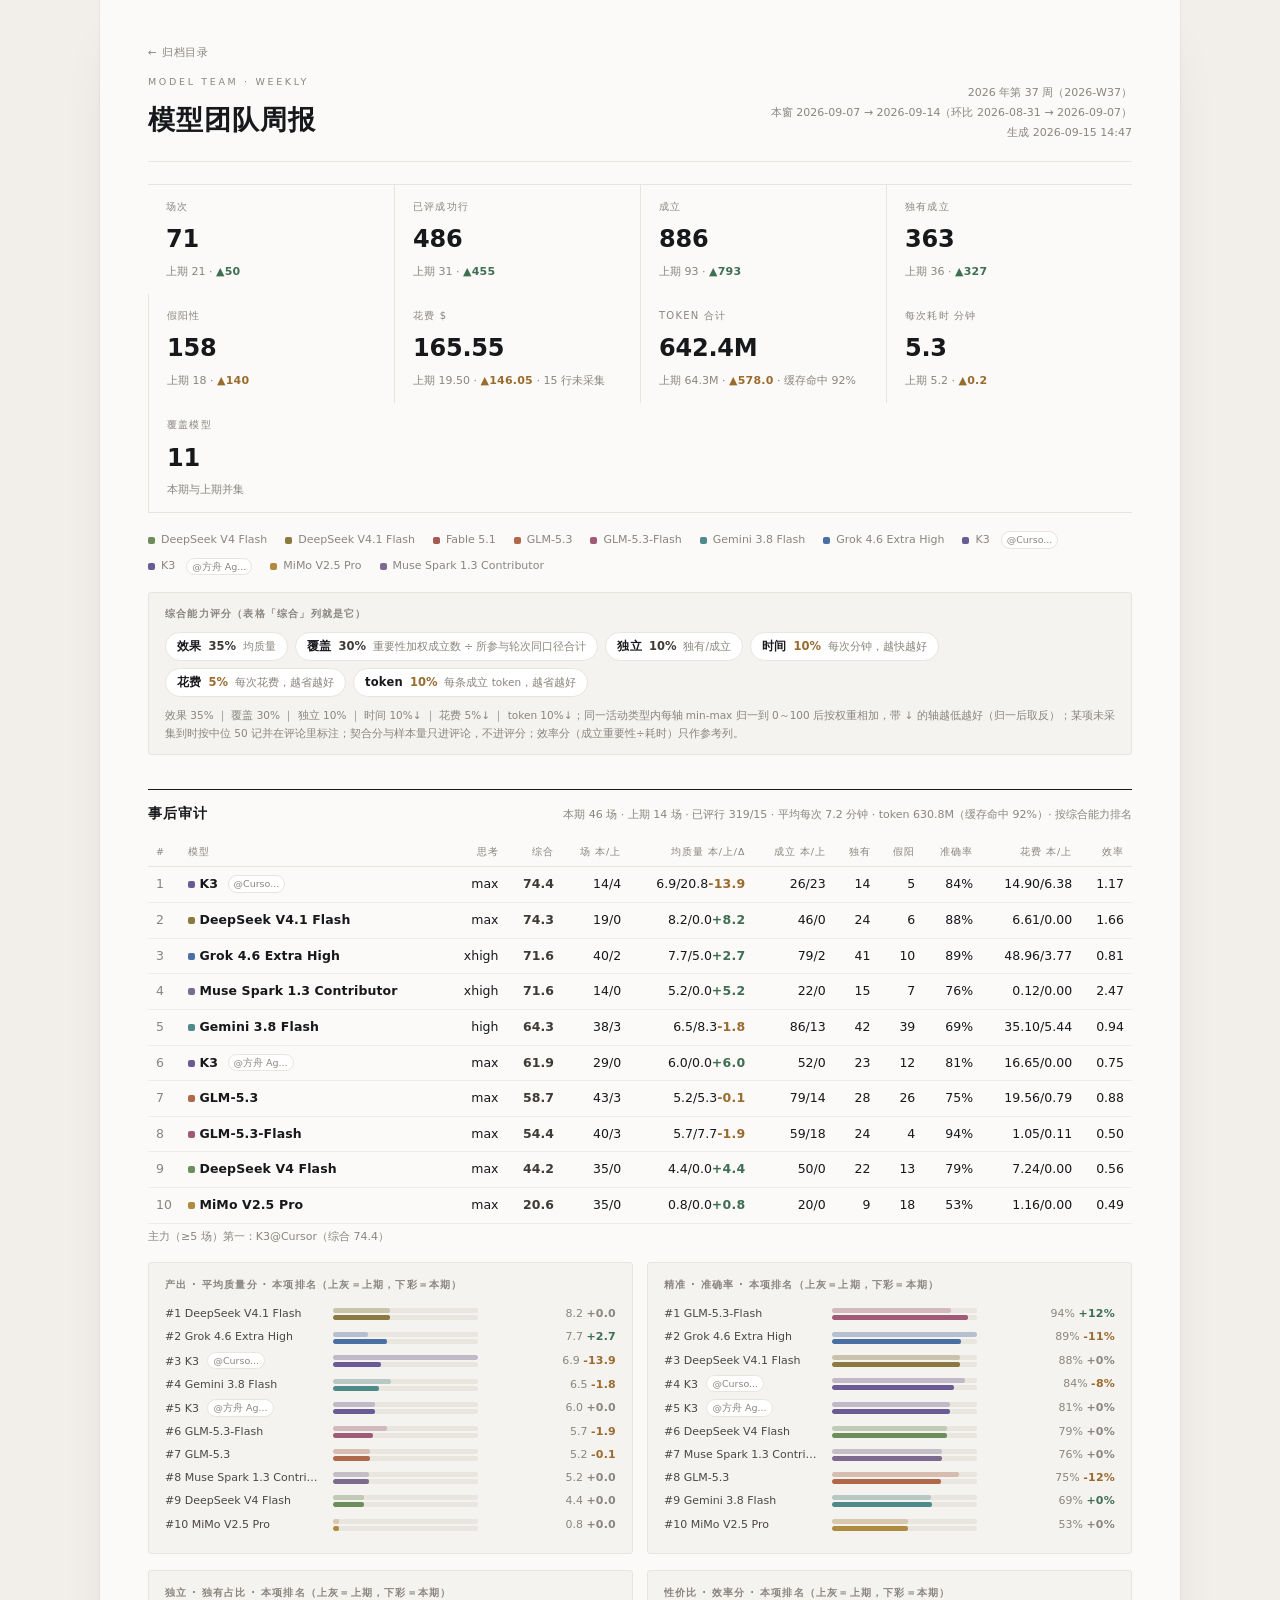
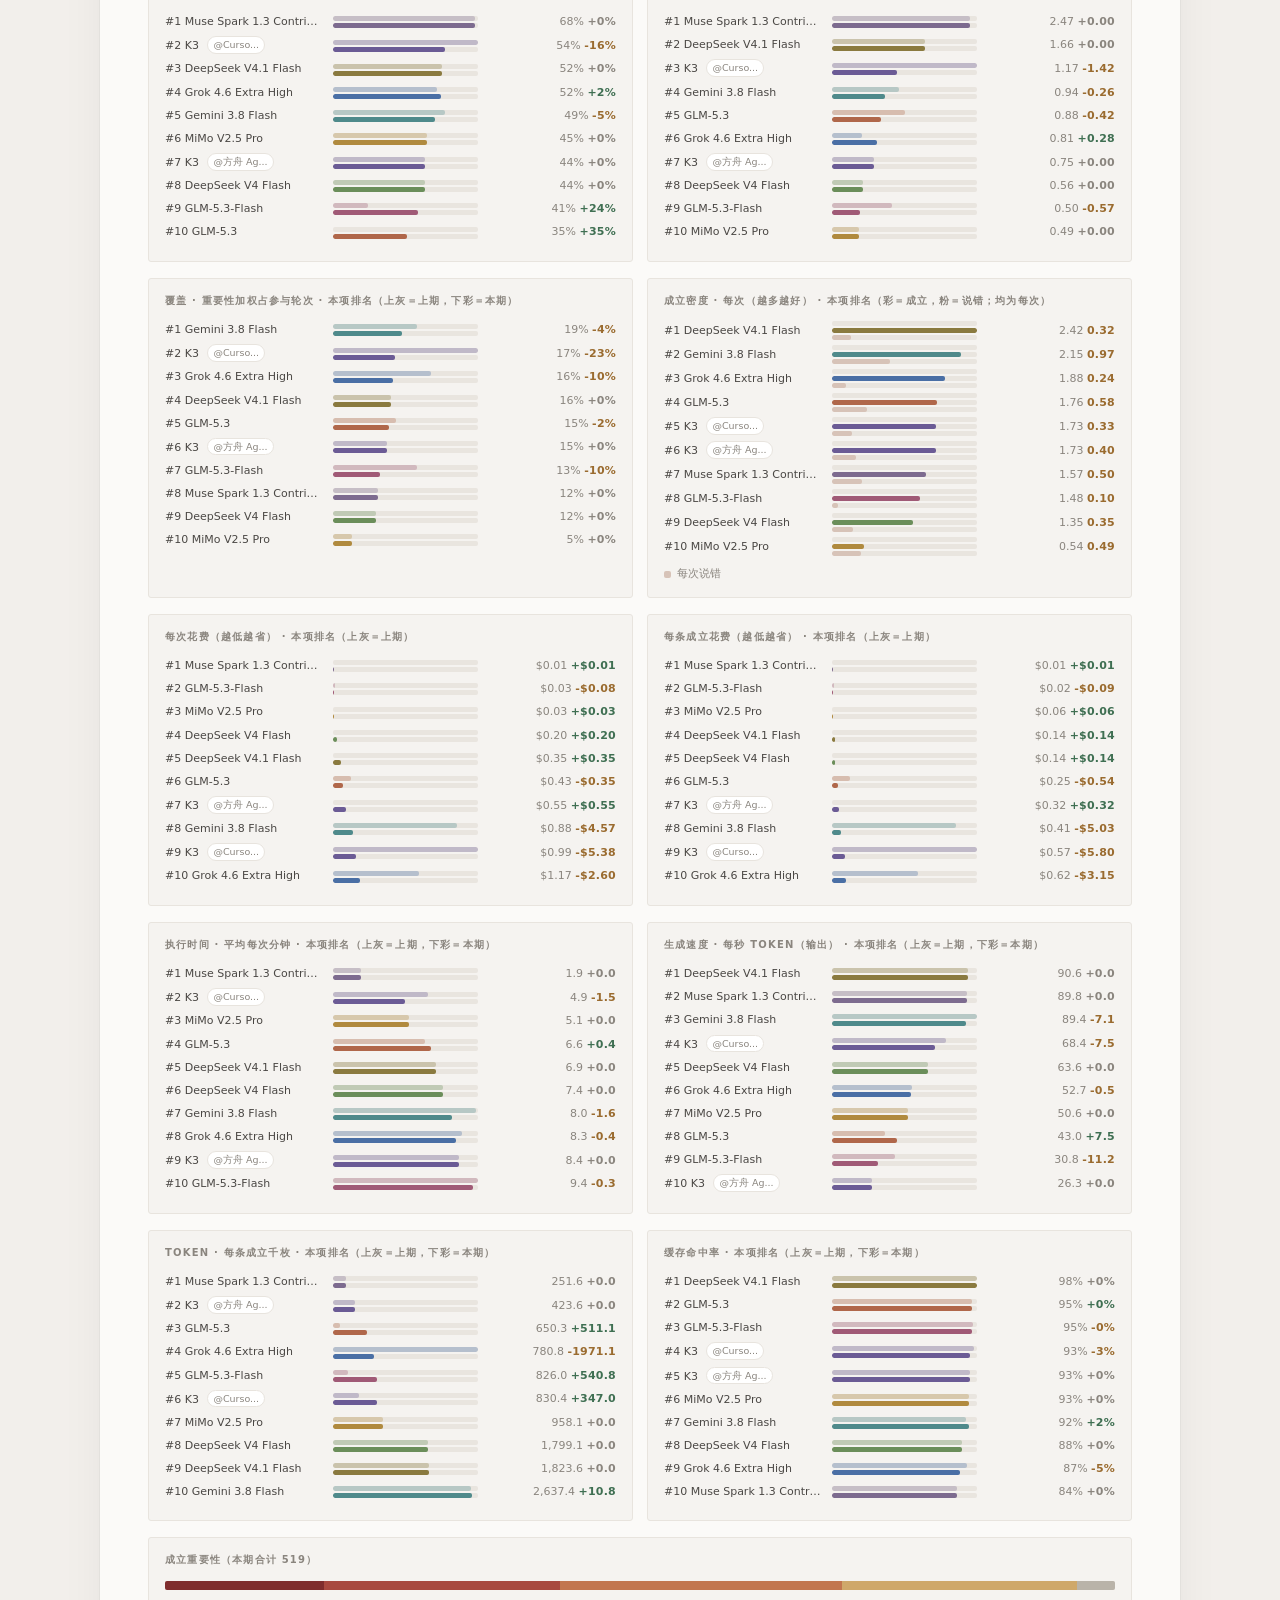
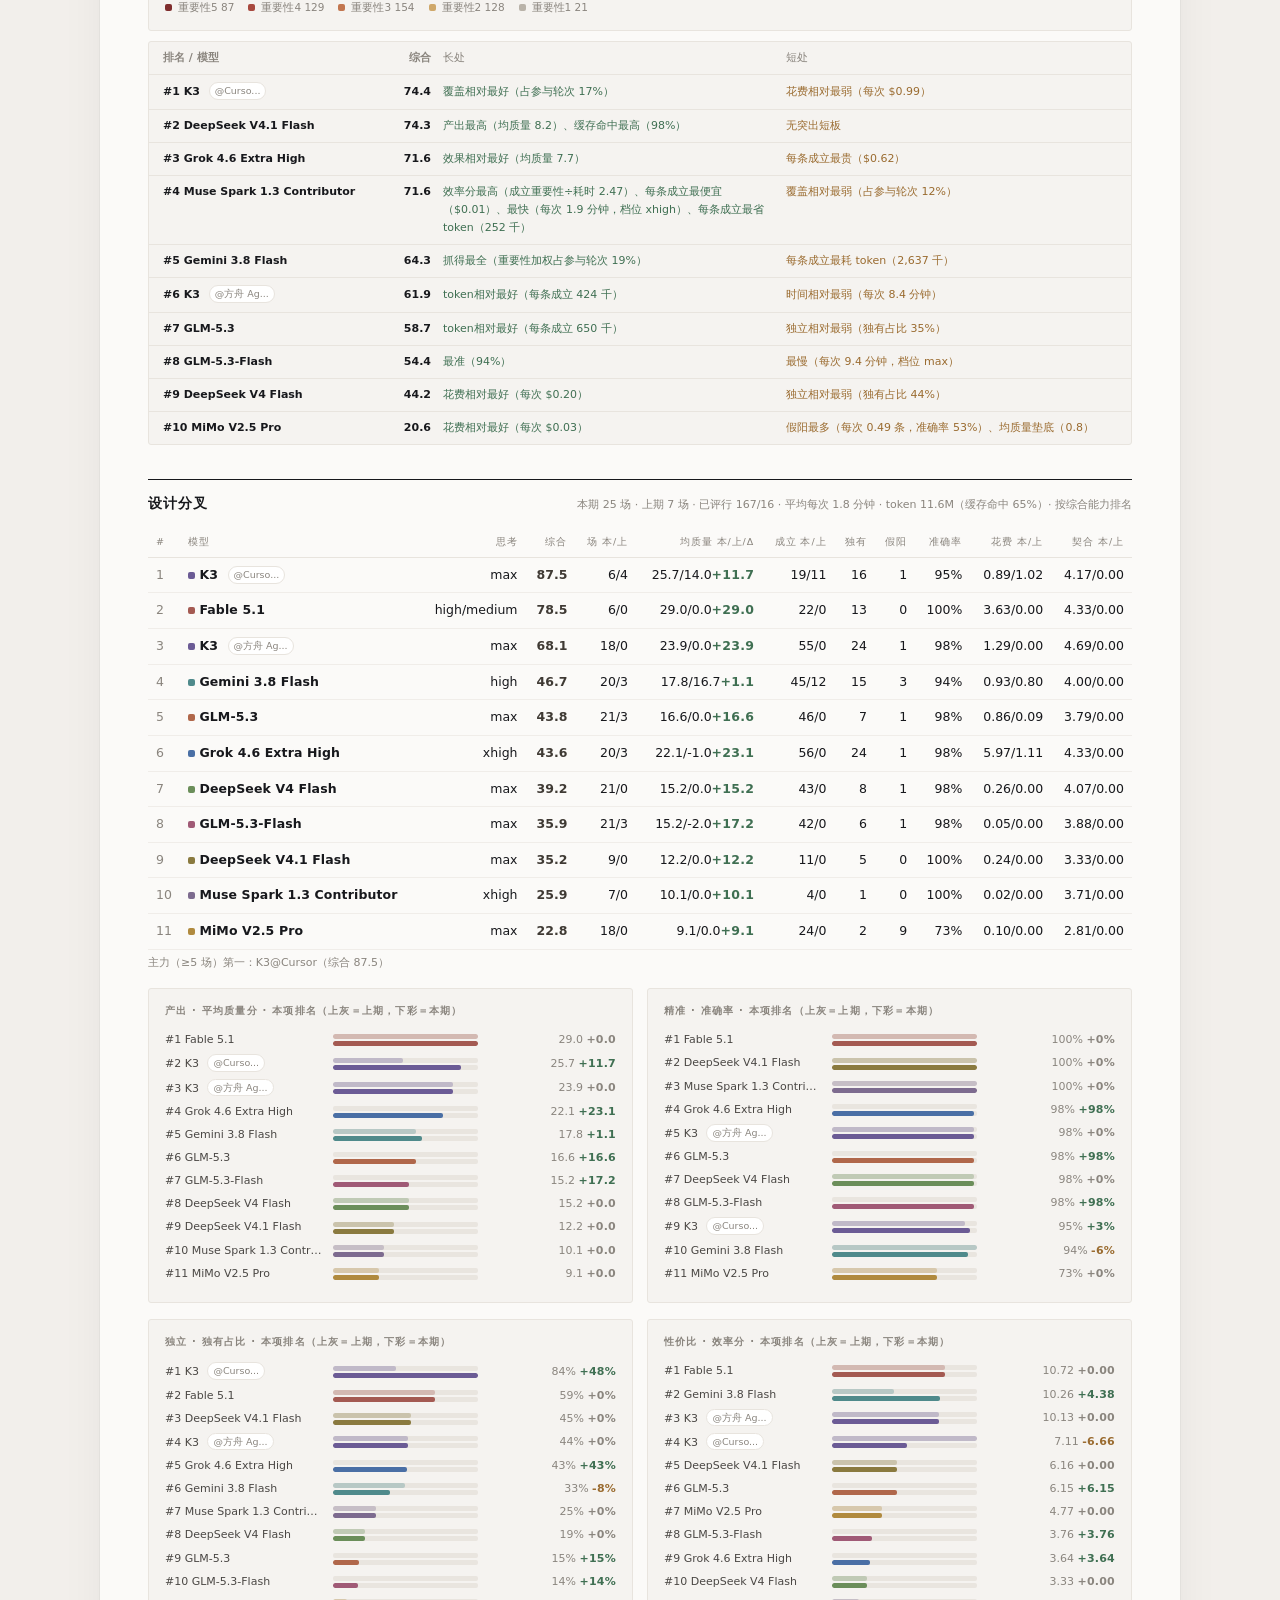
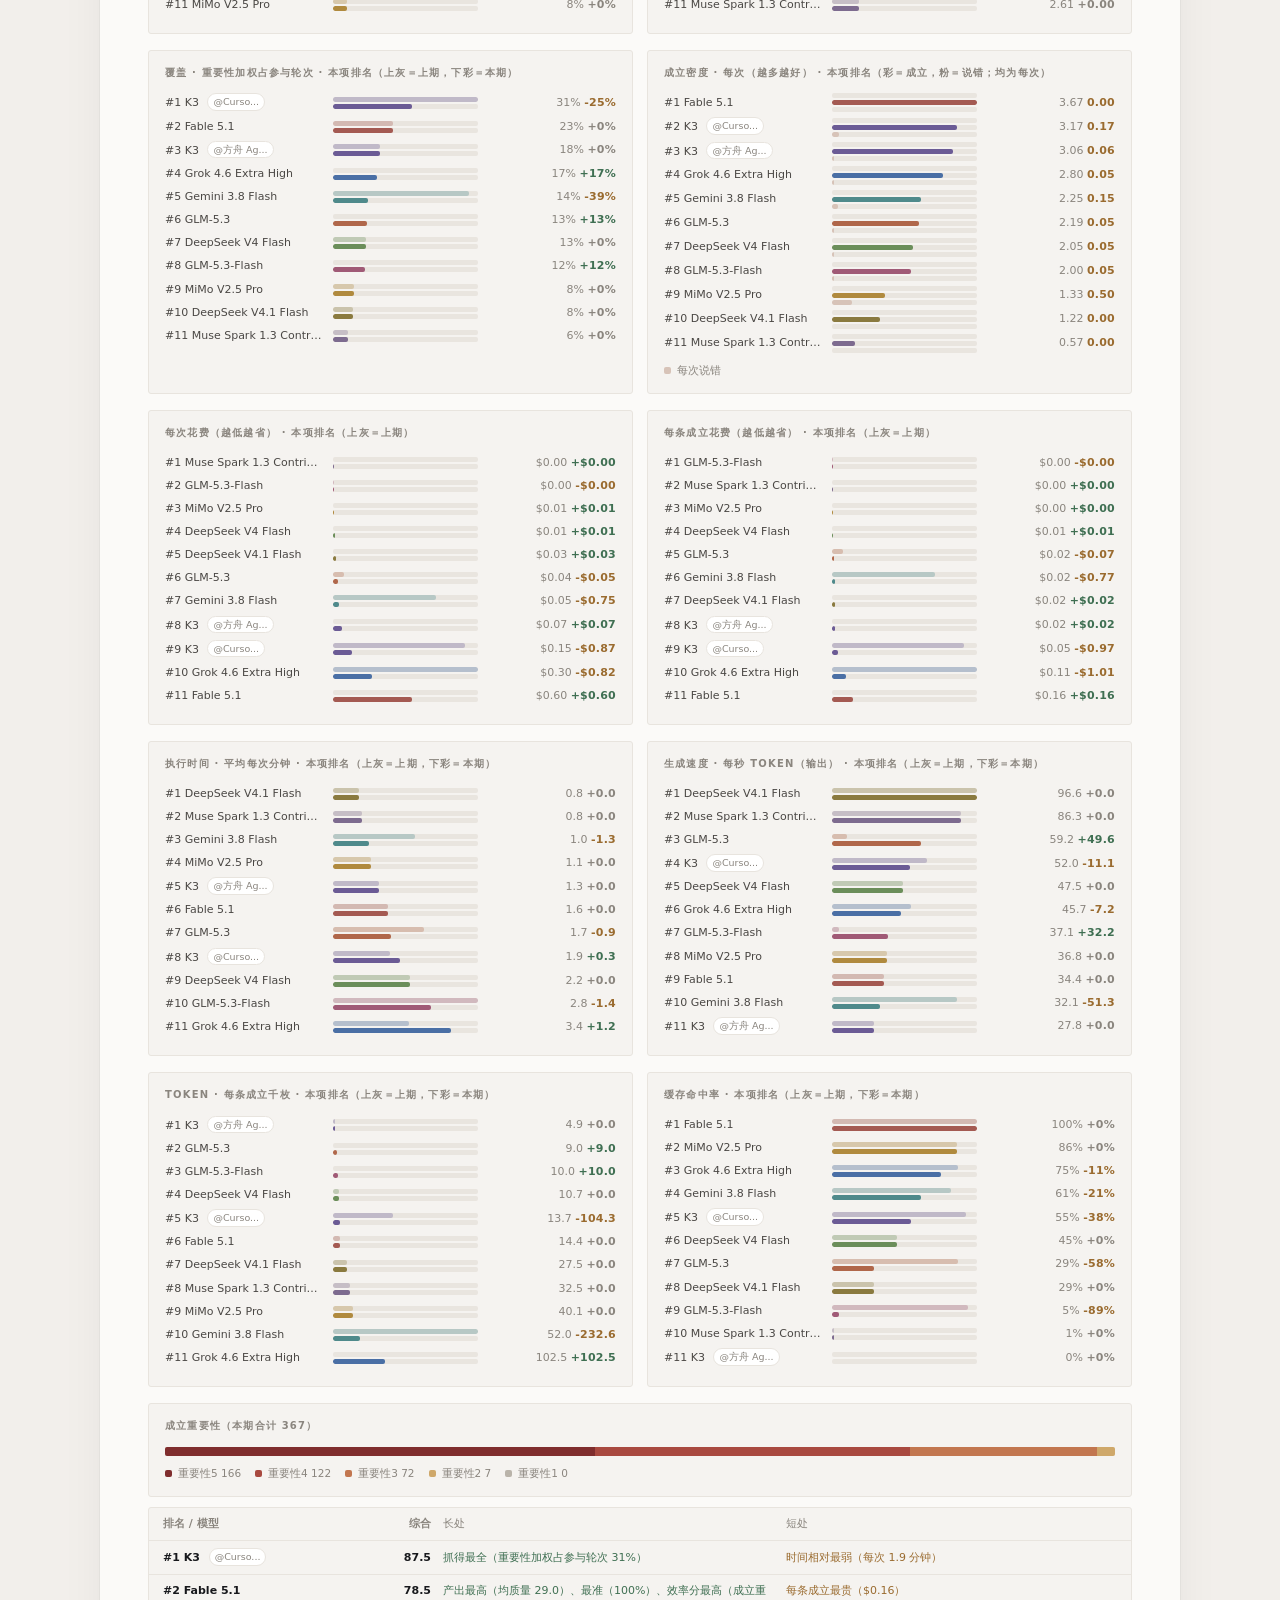
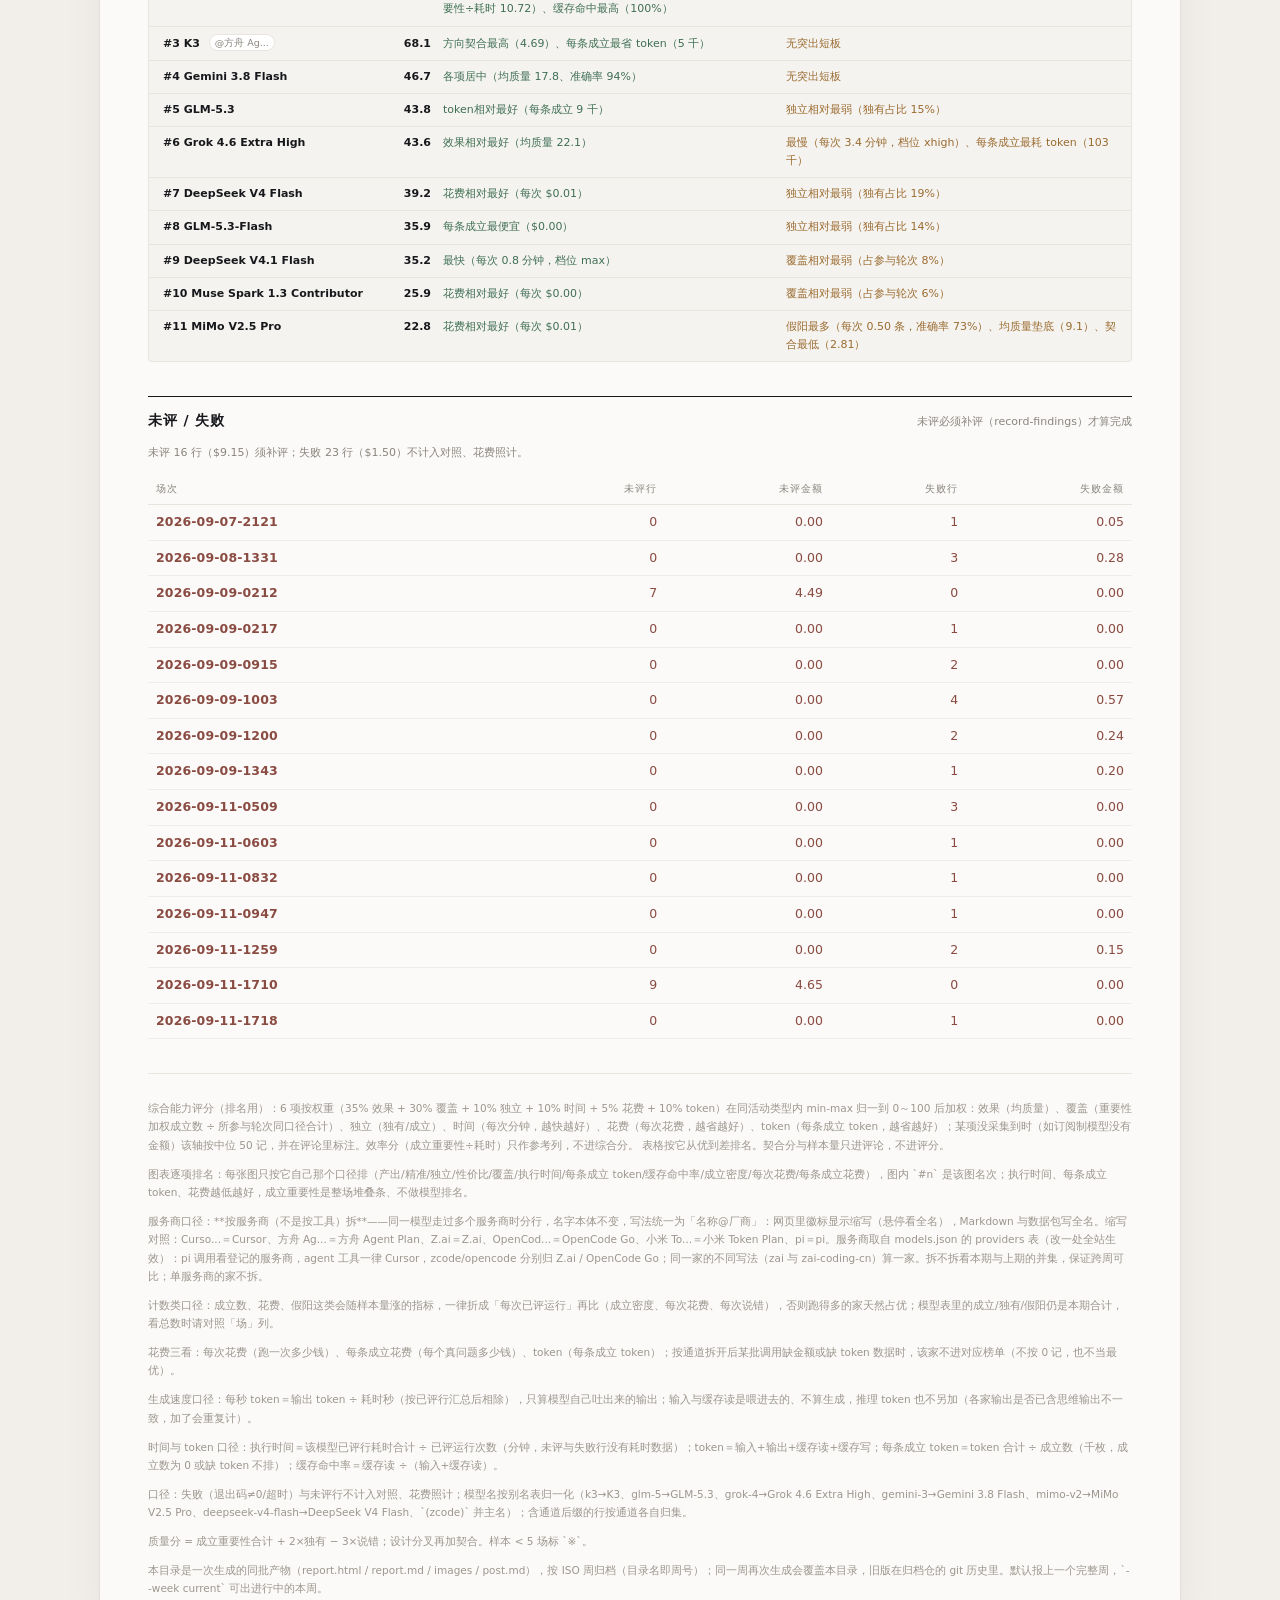
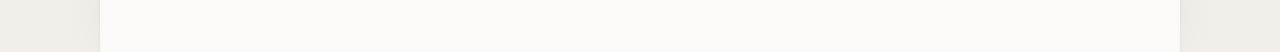
==== commit 92680f22: "周报 W37/W38：服务商呈现统一（分项面板与总表同款徽标）" ====
--- a/weekly/2026-W37/report.html
+++ b/weekly/2026-W37/report.html
@@ -9,7 +9,7 @@
 <body>
 <div id="app"></div>
 <noscript><p style="padding:24px">这份周报靠 JavaScript 渲染，请在浏览器打开；纯文本版见同目录 <code>report.md</code>。</p></noscript>
-<script id="report-data" type="application/json">{"week":{"label":"2026 年第 37 周","stamp":"2026-W37","window":["2026-09-07","2026-09-14"],"prev":["2026-08-31","2026-09-07"],"generated_at":"2026-09-15 14:28","partial":false,"title":"模型团队周报 2026-W37（2026-09-07 → 2026-09-14）"},"head":{"back":{"href":"../../index.html","text":"← 归档目录"},"kicker":"MODEL TEAM · WEEKLY","h1":"模型团队周报","meta":["2026 年第 37 周（2026-W37）","本窗 2026-09-07 → 2026-09-14（环比 2026-08-31 → 2026-09-07）","生成 2026-09-15 14:28"]},"kpis":[{"label":"场次","value":"71","prefix":"上期 21 · ","delta":{"text":"▲50","cls":"up"}},{"label":"已评成功行","value":"486","prefix":"上期 31 · ","delta":{"text":"▲455","cls":"up"}},{"label":"成立","value":"886","prefix":"上期 93 · ","delta":{"text":"▲793","cls":"up"}},{"label":"独有成立","value":"363","prefix":"上期 36 · ","delta":{"text":"▲327","cls":"up"}},{"label":"假阳性","value":"158","prefix":"上期 18 · ","delta":{"text":"▲140","cls":"down"}},{"label":"花费 $","value":"165.55","prefix":"上期 19.50 · ","delta":{"text":"▲146.05","cls":"down"},"suffix":" · 15 行未采集"},{"label":"token 合计","value":"642.4M","prefix":"上期 64.3M · ","delta":{"text":"▲578.0","cls":"down"},"suffix":" · 缓存命中 92%"},{"label":"每次耗时 分钟","value":"5.3","prefix":"上期 5.2 · ","delta":{"text":"▲0.2","cls":"down"}},{"label":"覆盖模型","value":"11","prefix":"本期与上期并集","delta":null}],"legend":[{"name":"DeepSeek V4 Flash","tone":"#6b8e5a","badge":null},{"name":"DeepSeek V4.1 Flash","tone":"#8a7a3f","badge":null},{"name":"Fable 5.1","tone":"#a45a52","badge":null},{"name":"GLM-5.3","tone":"#b0674a","badge":null},{"name":"GLM-5.3-Flash","tone":"#a05a76","badge":null},{"name":"Gemini 3.8 Flash","tone":"#4f8a8b","badge":null},{"name":"Grok 4.6 Extra High","tone":"#4a6fa5","badge":null},{"name":"K3","tone":"#6b5b95","badge":{"text":"@Curso...","title":"Cursor"}},{"name":"K3","tone":"#6b5b95","badge":{"text":"@方舟 Ag...","title":"方舟 Agent Plan"}},{"name":"MiMo V2.5 Pro","tone":"#b08a3e","badge":null},{"name":"Muse Spark 1.3 Contributor","tone":"#7d6b8f","badge":null}],"formula":{"title":"综合能力评分（表格「综合」列就是它）","axes":[{"name":"效果","share":"35%","desc":"均质量","low":false},{"name":"覆盖","share":"30%","desc":"重要性加权成立数 ÷ 所参与轮次同口径合计","low":false},{"name":"独立","share":"10%","desc":"独有/成立","low":false},{"name":"时间","share":"10%","desc":"每次分钟，越快越好","low":true},{"name":"花费","share":"5%","desc":"每次花费，越省越好","low":true},{"name":"token","share":"10%","desc":"每条成立 token，越省越好","low":true}],"weights_line":"效果 35% ｜ 覆盖 30% ｜ 独立 10% ｜ 时间 10%↓ ｜ 花费 5%↓ ｜ token 10%↓","note":"效果 35% ｜ 覆盖 30% ｜ 独立 10% ｜ 时间 10%↓ ｜ 花费 5%↓ ｜ token 10%↓；同一活动类型内每轴 min-max 归一到 0～100 后按权重相加，带 ↓ 的轴越低越好（归一后取反）；某项未采集到时按中位 50 记并在评论里标注；契合分与样本量只进评论，不进评分；效率分（成立重要性÷耗时）只作参考列。"},"kinds":[{"title":"事后审计","meta":"本期 46 场 · 上期 14 场 · 已评行 319/15 · 平均每次 7.2 分钟 · token 630.8M（缓存命中 92%）· 按综合能力排名","table":{"head":[{"text":"#"},{"text":"模型","left":true},{"text":"思考"},{"text":"综合"},{"text":"场 本/上"},{"text":"均质量 本/上/Δ"},{"text":"成立 本/上"},{"text":"独有"},{"text":"假阳"},{"text":"准确率"},{"text":"花费 本/上"},{"text":"效率"}],"rows":[{"rank":"1","name":"K3","dot":"#6b5b95","badge":{"text":"@Curso...","title":"Cursor"},"cells":[{"text":"max"},{"text":"74.4","cls":"score"},{"text":"14/4"},{"text":"6.9/20.8","delta":{"text":"-13.9","cls":"down"}},{"text":"26/23"},{"text":"14"},{"text":"5"},{"text":"84%"},{"text":"14.90/6.38"},{"text":"1.17"}]},{"rank":"2","name":"DeepSeek V4.1 Flash","dot":"#8a7a3f","badge":null,"cells":[{"text":"max"},{"text":"74.3","cls":"score"},{"text":"19/0"},{"text":"8.2/0.0","delta":{"text":"+8.2","cls":"up"}},{"text":"46/0"},{"text":"24"},{"text":"6"},{"text":"88%"},{"text":"6.61/0.00"},{"text":"1.66"}]},{"rank":"3","name":"Grok 4.6 Extra High","dot":"#4a6fa5","badge":null,"cells":[{"text":"xhigh"},{"text":"71.6","cls":"score"},{"text":"40/2"},{"text":"7.7/5.0","delta":{"text":"+2.7","cls":"up"}},{"text":"79/2"},{"text":"41"},{"text":"10"},{"text":"89%"},{"text":"48.96/3.77"},{"text":"0.81"}]},{"rank":"4","name":"Muse Spark 1.3 Contributor","dot":"#7d6b8f","badge":null,"cells":[{"text":"xhigh"},{"text":"71.6","cls":"score"},{"text":"14/0"},{"text":"5.2/0.0","delta":{"text":"+5.2","cls":"up"}},{"text":"22/0"},{"text":"15"},{"text":"7"},{"text":"76%"},{"text":"0.12/0.00"},{"text":"2.47"}]},{"rank":"5","name":"Gemini 3.8 Flash","dot":"#4f8a8b","badge":null,"cells":[{"text":"high"},{"text":"64.3","cls":"score"},{"text":"38/3"},{"text":"6.5/8.3","delta":{"text":"-1.8","cls":"down"}},{"text":"86/13"},{"text":"42"},{"text":"39"},{"text":"69%"},{"text":"35.10/5.44"},{"text":"0.94"}]},{"rank":"6","name":"K3","dot":"#6b5b95","badge":{"text":"@方舟 Ag...","title":"方舟 Agent Plan"},"cells":[{"text":"max"},{"text":"61.9","cls":"score"},{"text":"29/0"},{"text":"6.0/0.0","delta":{"text":"+6.0","cls":"up"}},{"text":"52/0"},{"text":"23"},{"text":"12"},{"text":"81%"},{"text":"16.65/0.00"},{"text":"0.75"}]},{"rank":"7","name":"GLM-5.3","dot":"#b0674a","badge":null,"cells":[{"text":"max"},{"text":"58.7","cls":"score"},{"text":"43/3"},{"text":"5.2/5.3","delta":{"text":"-0.1","cls":"down"}},{"text":"79/14"},{"text":"28"},{"text":"26"},{"text":"75%"},{"text":"19.56/0.79"},{"text":"0.88"}]},{"rank":"8","name":"GLM-5.3-Flash","dot":"#a05a76","badge":null,"cells":[{"text":"max"},{"text":"54.4","cls":"score"},{"text":"40/3"},{"text":"5.7/7.7","delta":{"text":"-1.9","cls":"down"}},{"text":"59/18"},{"text":"24"},{"text":"4"},{"text":"94%"},{"text":"1.05/0.11"},{"text":"0.50"}]},{"rank":"9","name":"DeepSeek V4 Flash","dot":"#6b8e5a","badge":null,"cells":[{"text":"max"},{"text":"44.2","cls":"score"},{"text":"35/0"},{"text":"4.4/0.0","delta":{"text":"+4.4","cls":"up"}},{"text":"50/0"},{"text":"22"},{"text":"13"},{"text":"79%"},{"text":"7.24/0.00"},{"text":"0.56"}]},{"rank":"10","name":"MiMo V2.5 Pro","dot":"#b08a3e","badge":null,"cells":[{"text":"max"},{"text":"20.6","cls":"score"},{"text":"35/0"},{"text":"0.8/0.0","delta":{"text":"+0.8","cls":"up"}},{"text":"20/0"},{"text":"9"},{"text":"18"},{"text":"53%"},{"text":"1.16/0.00"},{"text":"0.49"}]}],"note":"主力（≥5 场）第一：K3@Cursor（综合 74.4）"},"panels":[[{"title":"产出 · 平均质量分 · 本项排名（上灰＝上期，下彩＝本期）","rows":[{"label":"#1 DeepSeek V4.1 Flash","tone":"#8a7a3f","was_pct":39.6,"now_pct":39.6,"value":"8.2","delta":{"text":"+0.0","cls":"flat"}},{"label":"#2 Grok 4.6 Extra High","tone":"#4a6fa5","was_pct":24.1,"now_pct":36.9,"value":"7.7","delta":{"text":"+2.7","cls":"up"}},{"label":"#3 K3@Cursor","tone":"#6b5b95","was_pct":100,"now_pct":33.1,"value":"6.9","delta":{"text":"-13.9","cls":"down"}},{"label":"#4 Gemini 3.8 Flash","tone":"#4f8a8b","was_pct":40.2,"now_pct":31.6,"value":"6.5","delta":{"text":"-1.8","cls":"down"}},{"label":"#5 K3@方舟 Agent Plan","tone":"#6b5b95","was_pct":28.9,"now_pct":28.9,"value":"6.0","delta":{"text":"+0.0","cls":"flat"}},{"label":"#6 GLM-5.3-Flash","tone":"#a05a76","was_pct":36.9,"now_pct":27.6,"value":"5.7","delta":{"text":"-1.9","cls":"down"}},{"label":"#7 GLM-5.3","tone":"#b0674a","was_pct":25.7,"now_pct":25.3,"value":"5.2","delta":{"text":"-0.1","cls":"down"}},{"label":"#8 Muse Spark 1.3 Contributor","tone":"#7d6b8f","was_pct":25.1,"now_pct":25.1,"value":"5.2","delta":{"text":"+0.0","cls":"flat"}},{"label":"#9 DeepSeek V4 Flash","tone":"#6b8e5a","was_pct":21.1,"now_pct":21.1,"value":"4.4","delta":{"text":"+0.0","cls":"flat"}},{"label":"#10 MiMo V2.5 Pro","tone":"#b08a3e","was_pct":4,"now_pct":4,"value":"0.8","delta":{"text":"+0.0","cls":"flat"}}]},{"title":"精准 · 准确率 · 本项排名（上灰＝上期，下彩＝本期）","rows":[{"label":"#1 GLM-5.3-Flash","tone":"#a05a76","was_pct":81.8,"now_pct":93.7,"value":"94%","delta":{"text":"+12%","cls":"up"}},{"label":"#2 Grok 4.6 Extra High","tone":"#4a6fa5","was_pct":100,"now_pct":88.8,"value":"89%","delta":{"text":"-11%","cls":"down"}},{"label":"#3 DeepSeek V4.1 Flash","tone":"#8a7a3f","was_pct":88.5,"now_pct":88.5,"value":"88%","delta":{"text":"+0%","cls":"flat"}},{"label":"#4 K3@Cursor","tone":"#6b5b95","was_pct":92,"now_pct":83.9,"value":"84%","delta":{"text":"-8%","cls":"down"}},{"label":"#5 K3@方舟 Agent Plan","tone":"#6b5b95","was_pct":81.2,"now_pct":81.2,"value":"81%","delta":{"text":"+0%","cls":"flat"}},{"label":"#6 DeepSeek V4 Flash","tone":"#6b8e5a","was_pct":79.4,"now_pct":79.4,"value":"79%","delta":{"text":"+0%","cls":"flat"}},{"label":"#7 Muse Spark 1.3 Contributor","tone":"#7d6b8f","was_pct":75.9,"now_pct":75.9,"value":"76%","delta":{"text":"+0%","cls":"flat"}},{"label":"#8 GLM-5.3","tone":"#b0674a","was_pct":87.5,"now_pct":75.2,"value":"75%","delta":{"text":"-12%","cls":"down"}},{"label":"#9 Gemini 3.8 Flash","tone":"#4f8a8b","was_pct":68.4,"now_pct":68.8,"value":"69%","delta":{"text":"+0%","cls":"up"}},{"label":"#10 MiMo V2.5 Pro","tone":"#b08a3e","was_pct":52.6,"now_pct":52.6,"value":"53%","delta":{"text":"+0%","cls":"flat"}}]}],[{"title":"独立 · 独有占比 · 本项排名（上灰＝上期，下彩＝本期）","rows":[{"label":"#1 Muse Spark 1.3 Contributor","tone":"#7d6b8f","was_pct":98,"now_pct":98,"value":"68%","delta":{"text":"+0%","cls":"flat"}},{"label":"#2 K3@Cursor","tone":"#6b5b95","was_pct":100,"now_pct":77.4,"value":"54%","delta":{"text":"-16%","cls":"down"}},{"label":"#3 DeepSeek V4.1 Flash","tone":"#8a7a3f","was_pct":75,"now_pct":75,"value":"52%","delta":{"text":"+0%","cls":"flat"}},{"label":"#4 Grok 4.6 Extra High","tone":"#4a6fa5","was_pct":71.9,"now_pct":74.6,"value":"52%","delta":{"text":"+2%","cls":"up"}},{"label":"#5 Gemini 3.8 Flash","tone":"#4f8a8b","was_pct":77.4,"now_pct":70.2,"value":"49%","delta":{"text":"-5%","cls":"down"}},{"label":"#6 MiMo V2.5 Pro","tone":"#b08a3e","was_pct":64.7,"now_pct":64.7,"value":"45%","delta":{"text":"+0%","cls":"flat"}},{"label":"#7 K3@方舟 Agent Plan","tone":"#6b5b95","was_pct":63.6,"now_pct":63.6,"value":"44%","delta":{"text":"+0%","cls":"flat"}},{"label":"#8 DeepSeek V4 Flash","tone":"#6b8e5a","was_pct":63.3,"now_pct":63.3,"value":"44%","delta":{"text":"+0%","cls":"flat"}},{"label":"#9 GLM-5.3-Flash","tone":"#a05a76","was_pct":24,"now_pct":58.5,"value":"41%","delta":{"text":"+24%","cls":"up"}},{"label":"#10 GLM-5.3","tone":"#b0674a","was_pct":0,"now_pct":50.9,"value":"35%","delta":{"text":"+35%","cls":"up"}}]},{"title":"性价比 · 效率分 · 本项排名（上灰＝上期，下彩＝本期）","rows":[{"label":"#1 Muse Spark 1.3 Contributor","tone":"#7d6b8f","was_pct":95,"now_pct":95,"value":"2.47","delta":{"text":"+0.00","cls":"flat"}},{"label":"#2 DeepSeek V4.1 Flash","tone":"#8a7a3f","was_pct":64.1,"now_pct":64.1,"value":"1.66","delta":{"text":"+0.00","cls":"flat"}},{"label":"#3 K3@Cursor","tone":"#6b5b95","was_pct":100,"now_pct":45.1,"value":"1.17","delta":{"text":"-1.42","cls":"down"}},{"label":"#4 Gemini 3.8 Flash","tone":"#4f8a8b","was_pct":46.2,"now_pct":36.3,"value":"0.94","delta":{"text":"-0.26","cls":"down"}},{"label":"#5 GLM-5.3","tone":"#b0674a","was_pct":50.2,"now_pct":34,"value":"0.88","delta":{"text":"-0.42","cls":"down"}},{"label":"#6 Grok 4.6 Extra High","tone":"#4a6fa5","was_pct":20.6,"now_pct":31.3,"value":"0.81","delta":{"text":"+0.28","cls":"up"}},{"label":"#7 K3@方舟 Agent Plan","tone":"#6b5b95","was_pct":29.1,"now_pct":29.1,"value":"0.75","delta":{"text":"+0.00","cls":"flat"}},{"label":"#8 DeepSeek V4 Flash","tone":"#6b8e5a","was_pct":21.7,"now_pct":21.7,"value":"0.56","delta":{"text":"+0.00","cls":"flat"}},{"label":"#9 GLM-5.3-Flash","tone":"#a05a76","was_pct":41.5,"now_pct":19.3,"value":"0.50","delta":{"text":"-0.57","cls":"down"}},{"label":"#10 MiMo V2.5 Pro","tone":"#b08a3e","was_pct":18.9,"now_pct":18.9,"value":"0.49","delta":{"text":"+0.00","cls":"flat"}}]}],[{"title":"覆盖 · 重要性加权占参与轮次 · 本项排名（上灰＝上期，下彩＝本期）","rows":[{"label":"#1 Gemini 3.8 Flash","tone":"#4f8a8b","was_pct":57.6,"now_pct":47.4,"value":"19%","delta":{"text":"-4%","cls":"down"}},{"label":"#2 K3@Cursor","tone":"#6b5b95","was_pct":100,"now_pct":42.6,"value":"17%","delta":{"text":"-23%","cls":"down"}},{"label":"#3 Grok 4.6 Extra High","tone":"#4a6fa5","was_pct":67.8,"now_pct":41.5,"value":"16%","delta":{"text":"-10%","cls":"down"}},{"label":"#4 DeepSeek V4.1 Flash","tone":"#8a7a3f","was_pct":40.3,"now_pct":40.3,"value":"16%","delta":{"text":"+0%","cls":"flat"}},{"label":"#5 GLM-5.3","tone":"#b0674a","was_pct":43.7,"now_pct":38.8,"value":"15%","delta":{"text":"-2%","cls":"down"}},{"label":"#6 K3@方舟 Agent Plan","tone":"#6b5b95","was_pct":37.5,"now_pct":37.5,"value":"15%","delta":{"text":"+0%","cls":"flat"}},{"label":"#7 GLM-5.3-Flash","tone":"#a05a76","was_pct":57.6,"now_pct":32.5,"value":"13%","delta":{"text":"-10%","cls":"down"}},{"label":"#8 Muse Spark 1.3 Contributor","tone":"#7d6b8f","was_pct":31,"now_pct":31,"value":"12%","delta":{"text":"+0%","cls":"flat"}},{"label":"#9 DeepSeek V4 Flash","tone":"#6b8e5a","was_pct":29.4,"now_pct":29.4,"value":"12%","delta":{"text":"+0%","cls":"flat"}},{"label":"#10 MiMo V2.5 Pro","tone":"#b08a3e","was_pct":12.8,"now_pct":12.8,"value":"5%","delta":{"text":"+0%","cls":"flat"}}]},{"title":"成立密度 · 每次（越多越好） · 本项排名（彩＝成立，粉＝说错；均为每次）","rows":[{"label":"#1 DeepSeek V4.1 Flash","tone":"#8a7a3f","was_pct":0,"now_pct":100,"value":"2.42","bad_pct":13,"bad_text":"0.32"},{"label":"#2 Gemini 3.8 Flash","tone":"#4f8a8b","was_pct":0,"now_pct":88.8,"value":"2.15","bad_pct":40.3,"bad_text":"0.97"},{"label":"#3 Grok 4.6 Extra High","tone":"#4a6fa5","was_pct":0,"now_pct":77.7,"value":"1.88","bad_pct":9.8,"bad_text":"0.24"},{"label":"#4 GLM-5.3","tone":"#b0674a","was_pct":0,"now_pct":72.5,"value":"1.76","bad_pct":23.9,"bad_text":"0.58"},{"label":"#5 K3@Cursor","tone":"#6b5b95","was_pct":0,"now_pct":71.6,"value":"1.73","bad_pct":13.8,"bad_text":"0.33"},{"label":"#6 K3@方舟 Agent Plan","tone":"#6b5b95","was_pct":0,"now_pct":71.6,"value":"1.73","bad_pct":16.5,"bad_text":"0.40"},{"label":"#7 Muse Spark 1.3 Contributor","tone":"#7d6b8f","was_pct":0,"now_pct":64.9,"value":"1.57","bad_pct":20.7,"bad_text":"0.50"},{"label":"#8 GLM-5.3-Flash","tone":"#a05a76","was_pct":0,"now_pct":60.9,"value":"1.48","bad_pct":4.1,"bad_text":"0.10"},{"label":"#9 DeepSeek V4 Flash","tone":"#6b8e5a","was_pct":0,"now_pct":55.8,"value":"1.35","bad_pct":14.5,"bad_text":"0.35"},{"label":"#10 MiMo V2.5 Pro","tone":"#b08a3e","was_pct":0,"now_pct":22.3,"value":"0.54","bad_pct":20.1,"bad_text":"0.49"}],"legend":[{"text":"每次说错","tone":"#d7c3b8"}]}],[{"title":"每次花费（越低越省） · 本项排名（上灰＝上期）","rows":[{"label":"#1 Muse Spark 1.3 Contributor","tone":"#7d6b8f","was_pct":0,"now_pct":0.1,"value":"$0.01","delta":{"text":"+$0.01","cls":"up"}},{"label":"#2 GLM-5.3-Flash","tone":"#a05a76","was_pct":1.7,"now_pct":0.4,"value":"$0.03","delta":{"text":"-$0.08","cls":"down"}},{"label":"#3 MiMo V2.5 Pro","tone":"#b08a3e","was_pct":0,"now_pct":0.5,"value":"$0.03","delta":{"text":"+$0.03","cls":"up"}},{"label":"#4 DeepSeek V4 Flash","tone":"#6b8e5a","was_pct":0,"now_pct":3.1,"value":"$0.20","delta":{"text":"+$0.20","cls":"up"}},{"label":"#5 DeepSeek V4.1 Flash","tone":"#8a7a3f","was_pct":0,"now_pct":5.5,"value":"$0.35","delta":{"text":"+$0.35","cls":"up"}},{"label":"#6 GLM-5.3","tone":"#b0674a","was_pct":12.3,"now_pct":6.8,"value":"$0.43","delta":{"text":"-$0.35","cls":"down"}},{"label":"#7 K3@方舟 Agent Plan","tone":"#6b5b95","was_pct":0,"now_pct":8.7,"value":"$0.55","delta":{"text":"+$0.55","cls":"up"}},{"label":"#8 Gemini 3.8 Flash","tone":"#4f8a8b","was_pct":85.4,"now_pct":13.8,"value":"$0.88","delta":{"text":"-$4.57","cls":"down"}},{"label":"#9 K3@Cursor","tone":"#6b5b95","was_pct":100,"now_pct":15.6,"value":"$0.99","delta":{"text":"-$5.38","cls":"down"}},{"label":"#10 Grok 4.6 Extra High","tone":"#4a6fa5","was_pct":59.1,"now_pct":18.3,"value":"$1.17","delta":{"text":"-$2.60","cls":"down"}}]},{"title":"每条成立花费（越低越省） · 本项排名（上灰＝上期）","rows":[{"label":"#1 Muse Spark 1.3 Contributor","tone":"#7d6b8f","was_pct":0,"now_pct":0.1,"value":"$0.01","delta":{"text":"+$0.01","cls":"up"}},{"label":"#2 GLM-5.3-Flash","tone":"#a05a76","was_pct":1.7,"now_pct":0.3,"value":"$0.02","delta":{"text":"-$0.09","cls":"down"}},{"label":"#3 MiMo V2.5 Pro","tone":"#b08a3e","was_pct":0,"now_pct":0.9,"value":"$0.06","delta":{"text":"+$0.06","cls":"up"}},{"label":"#4 DeepSeek V4.1 Flash","tone":"#8a7a3f","was_pct":0,"now_pct":2.3,"value":"$0.14","delta":{"text":"+$0.14","cls":"up"}},{"label":"#5 DeepSeek V4 Flash","tone":"#6b8e5a","was_pct":0,"now_pct":2.3,"value":"$0.14","delta":{"text":"+$0.14","cls":"up"}},{"label":"#6 GLM-5.3","tone":"#b0674a","was_pct":12.3,"now_pct":3.9,"value":"$0.25","delta":{"text":"-$0.54","cls":"down"}},{"label":"#7 K3@方舟 Agent Plan","tone":"#6b5b95","was_pct":0,"now_pct":5,"value":"$0.32","delta":{"text":"+$0.32","cls":"up"}},{"label":"#8 Gemini 3.8 Flash","tone":"#4f8a8b","was_pct":85.4,"now_pct":6.4,"value":"$0.41","delta":{"text":"-$5.03","cls":"down"}},{"label":"#9 K3@Cursor","tone":"#6b5b95","was_pct":100,"now_pct":9,"value":"$0.57","delta":{"text":"-$5.80","cls":"down"}},{"label":"#10 Grok 4.6 Extra High","tone":"#4a6fa5","was_pct":59.1,"now_pct":9.7,"value":"$0.62","delta":{"text":"-$3.15","cls":"down"}}]}],[{"title":"执行时间 · 平均每次分钟 · 本项排名（上灰＝上期，下彩＝本期）","rows":[{"label":"#1 Muse Spark 1.3 Contributor","tone":"#7d6b8f","was_pct":19.6,"now_pct":19.6,"value":"1.9","delta":{"text":"+0.0","cls":"flat"}},{"label":"#2 K3@Cursor","tone":"#6b5b95","was_pct":65.4,"now_pct":49.9,"value":"4.9","delta":{"text":"-1.5","cls":"down"}},{"label":"#3 MiMo V2.5 Pro","tone":"#b08a3e","was_pct":52.5,"now_pct":52.5,"value":"5.1","delta":{"text":"+0.0","cls":"flat"}},{"label":"#4 GLM-5.3","tone":"#b0674a","was_pct":63.4,"now_pct":67.8,"value":"6.6","delta":{"text":"+0.4","cls":"up"}},{"label":"#5 DeepSeek V4.1 Flash","tone":"#8a7a3f","was_pct":70.7,"now_pct":70.7,"value":"6.9","delta":{"text":"+0.0","cls":"flat"}},{"label":"#6 DeepSeek V4 Flash","tone":"#6b8e5a","was_pct":75.9,"now_pct":75.9,"value":"7.4","delta":{"text":"+0.0","cls":"flat"}},{"label":"#7 Gemini 3.8 Flash","tone":"#4f8a8b","was_pct":98.8,"now_pct":82.1,"value":"8.0","delta":{"text":"-1.6","cls":"down"}},{"label":"#8 Grok 4.6 Extra High","tone":"#4a6fa5","was_pct":89.3,"now_pct":84.9,"value":"8.3","delta":{"text":"-0.4","cls":"down"}},{"label":"#9 K3@方舟 Agent Plan","tone":"#6b5b95","was_pct":86.6,"now_pct":86.6,"value":"8.4","delta":{"text":"+0.0","cls":"flat"}},{"label":"#10 GLM-5.3-Flash","tone":"#a05a76","was_pct":100,"now_pct":96.6,"value":"9.4","delta":{"text":"-0.3","cls":"down"}}]},{"title":"生成速度 · 每秒 token（输出） · 本项排名（上灰＝上期，下彩＝本期）","rows":[{"label":"#1 DeepSeek V4.1 Flash","tone":"#8a7a3f","was_pct":93.9,"now_pct":93.9,"value":"90.6","delta":{"text":"+0.0","cls":"flat"}},{"label":"#2 Muse Spark 1.3 Contributor","tone":"#7d6b8f","was_pct":93,"now_pct":93,"value":"89.8","delta":{"text":"+0.0","cls":"flat"}},{"label":"#3 Gemini 3.8 Flash","tone":"#4f8a8b","was_pct":100,"now_pct":92.6,"value":"89.4","delta":{"text":"-7.1","cls":"down"}},{"label":"#4 K3@Cursor","tone":"#6b5b95","was_pct":78.6,"now_pct":70.9,"value":"68.4","delta":{"text":"-7.5","cls":"down"}},{"label":"#5 DeepSeek V4 Flash","tone":"#6b8e5a","was_pct":65.9,"now_pct":65.9,"value":"63.6","delta":{"text":"+0.0","cls":"flat"}},{"label":"#6 Grok 4.6 Extra High","tone":"#4a6fa5","was_pct":55.1,"now_pct":54.5,"value":"52.7","delta":{"text":"-0.5","cls":"down"}},{"label":"#7 MiMo V2.5 Pro","tone":"#b08a3e","was_pct":52.4,"now_pct":52.4,"value":"50.6","delta":{"text":"+0.0","cls":"flat"}},{"label":"#8 GLM-5.3","tone":"#b0674a","was_pct":36.8,"now_pct":44.5,"value":"43.0","delta":{"text":"+7.5","cls":"up"}},{"label":"#9 GLM-5.3-Flash","tone":"#a05a76","was_pct":43.5,"now_pct":31.9,"value":"30.8","delta":{"text":"-11.2","cls":"down"}},{"label":"#10 K3@方舟 Agent Plan","tone":"#6b5b95","was_pct":27.3,"now_pct":27.3,"value":"26.3","delta":{"text":"+0.0","cls":"flat"}}]}],[{"title":"Token · 每条成立千枚 · 本项排名（上灰＝上期，下彩＝本期）","rows":[{"label":"#1 Muse Spark 1.3 Contributor","tone":"#7d6b8f","was_pct":9.1,"now_pct":9.1,"value":"251.6","delta":{"text":"+0.0","cls":"flat"}},{"label":"#2 K3@方舟 Agent Plan","tone":"#6b5b95","was_pct":15.4,"now_pct":15.4,"value":"423.6","delta":{"text":"+0.0","cls":"flat"}},{"label":"#3 GLM-5.3","tone":"#b0674a","was_pct":5.1,"now_pct":23.6,"value":"650.3","delta":{"text":"+511.1","cls":"up"}},{"label":"#4 Grok 4.6 Extra High","tone":"#4a6fa5","was_pct":100,"now_pct":28.4,"value":"780.8","delta":{"text":"-1971.1","cls":"down"}},{"label":"#5 GLM-5.3-Flash","tone":"#a05a76","was_pct":10.4,"now_pct":30,"value":"826.0","delta":{"text":"+540.8","cls":"up"}},{"label":"#6 K3@Cursor","tone":"#6b5b95","was_pct":17.6,"now_pct":30.2,"value":"830.4","delta":{"text":"+347.0","cls":"up"}},{"label":"#7 MiMo V2.5 Pro","tone":"#b08a3e","was_pct":34.8,"now_pct":34.8,"value":"958.1","delta":{"text":"+0.0","cls":"flat"}},{"label":"#8 DeepSeek V4 Flash","tone":"#6b8e5a","was_pct":65.4,"now_pct":65.4,"value":"1,799.1","delta":{"text":"+0.0","cls":"flat"}},{"label":"#9 DeepSeek V4.1 Flash","tone":"#8a7a3f","was_pct":66.3,"now_pct":66.3,"value":"1,823.6","delta":{"text":"+0.0","cls":"flat"}},{"label":"#10 Gemini 3.8 Flash","tone":"#4f8a8b","was_pct":95.4,"now_pct":95.8,"value":"2,637.4","delta":{"text":"+10.8","cls":"up"}}]},{"title":"缓存命中率 · 本项排名（上灰＝上期，下彩＝本期）","rows":[{"label":"#1 DeepSeek V4.1 Flash","tone":"#8a7a3f","was_pct":100,"now_pct":100,"value":"98%","delta":{"text":"+0%","cls":"flat"}},{"label":"#2 GLM-5.3","tone":"#b0674a","was_pct":96.7,"now_pct":96.8,"value":"95%","delta":{"text":"+0%","cls":"up"}},{"label":"#3 GLM-5.3-Flash","tone":"#a05a76","was_pct":97.2,"now_pct":96.8,"value":"95%","delta":{"text":"-0%","cls":"down"}},{"label":"#4 K3@Cursor","tone":"#6b5b95","was_pct":97.6,"now_pct":95,"value":"93%","delta":{"text":"-3%","cls":"down"}},{"label":"#5 K3@方舟 Agent Plan","tone":"#6b5b95","was_pct":94.9,"now_pct":94.9,"value":"93%","delta":{"text":"+0%","cls":"flat"}},{"label":"#6 MiMo V2.5 Pro","tone":"#b08a3e","was_pct":94.6,"now_pct":94.6,"value":"93%","delta":{"text":"+0%","cls":"flat"}},{"label":"#7 Gemini 3.8 Flash","tone":"#4f8a8b","was_pct":92.1,"now_pct":94.2,"value":"92%","delta":{"text":"+2%","cls":"up"}},{"label":"#8 DeepSeek V4 Flash","tone":"#6b8e5a","was_pct":89.7,"now_pct":89.7,"value":"88%","delta":{"text":"+0%","cls":"flat"}},{"label":"#9 Grok 4.6 Extra High","tone":"#4a6fa5","was_pct":93.3,"now_pct":88.6,"value":"87%","delta":{"text":"-5%","cls":"down"}},{"label":"#10 Muse Spark 1.3 Contributor","tone":"#7d6b8f","was_pct":86.1,"now_pct":86.1,"value":"84%","delta":{"text":"+0%","cls":"flat"}}]}],[{"title":"成立重要性（本期合计 519）","wide":true,"segments":[{"pct":16.76,"tone":"#7f2d2d"},{"pct":24.86,"tone":"#a8493f"},{"pct":29.67,"tone":"#c2764f"},{"pct":24.66,"tone":"#cfa86a"},{"pct":4.05,"tone":"#b9b3a9"}],"legend":[{"text":"重要性5 87","tone":"#7f2d2d"},{"text":"重要性4 129","tone":"#a8493f"},{"text":"重要性3 154","tone":"#c2764f"},{"text":"重要性2 128","tone":"#cfa86a"},{"text":"重要性1 21","tone":"#b9b3a9"}]}]],"comments":{"head":["排名 / 模型","综合","长处","短处"],"rows":[{"rank":"#1 K3","badge":{"text":"@Curso...","title":"Cursor"},"score":"74.4","pros":"覆盖相对最好（占参与轮次 17%）","cons":"花费相对最弱（每次 $0.99）"},{"rank":"#2 DeepSeek V4.1 Flash","badge":null,"score":"74.3","pros":"产出最高（均质量 8.2）、缓存命中最高（98%）","cons":"无突出短板"},{"rank":"#3 Grok 4.6 Extra High","badge":null,"score":"71.6","pros":"效果相对最好（均质量 7.7）","cons":"每条成立最贵（$0.62）"},{"rank":"#4 Muse Spark 1.3 Contributor","badge":null,"score":"71.6","pros":"效率分最高（成立重要性÷耗时 2.47）、每条成立最便宜（$0.01）、最快（每次 1.9 分钟，档位 xhigh）、每条成立最省 token（252 千）","cons":"覆盖相对最弱（占参与轮次 12%）"},{"rank":"#5 Gemini 3.8 Flash","badge":null,"score":"64.3","pros":"抓得最全（重要性加权占参与轮次 19%）","cons":"每条成立最耗 token（2,637 千）"},{"rank":"#6 K3","badge":{"text":"@方舟 Ag...","title":"方舟 Agent Plan"},"score":"61.9","pros":"token相对最好（每条成立 424 千）","cons":"时间相对最弱（每次 8.4 分钟）"},{"rank":"#7 GLM-5.3","badge":null,"score":"58.7","pros":"token相对最好（每条成立 650 千）","cons":"独立相对最弱（独有占比 35%）"},{"rank":"#8 GLM-5.3-Flash","badge":null,"score":"54.4","pros":"最准（94%）","cons":"最慢（每次 9.4 分钟，档位 max）"},{"rank":"#9 DeepSeek V4 Flash","badge":null,"score":"44.2","pros":"花费相对最好（每次 $0.20）","cons":"独立相对最弱（独有占比 44%）"},{"rank":"#10 MiMo V2.5 Pro","badge":null,"score":"20.6","pros":"花费相对最好（每次 $0.03）","cons":"假阳最多（每次 0.49 条，准确率 53%）、均质量垫底（0.8）"}]}},{"title":"设计分叉","meta":"本期 25 场 · 上期 7 场 · 已评行 167/16 · 平均每次 1.8 分钟 · token 11.6M（缓存命中 65%）· 按综合能力排名","table":{"head":[{"text":"#"},{"text":"模型","left":true},{"text":"思考"},{"text":"综合"},{"text":"场 本/上"},{"text":"均质量 本/上/Δ"},{"text":"成立 本/上"},{"text":"独有"},{"text":"假阳"},{"text":"准确率"},{"text":"花费 本/上"},{"text":"契合 本/上"}],"rows":[{"rank":"1","name":"K3","dot":"#6b5b95","badge":{"text":"@Curso...","title":"Cursor"},"cells":[{"text":"max"},{"text":"87.5","cls":"score"},{"text":"6/4"},{"text":"25.7/14.0","delta":{"text":"+11.7","cls":"up"}},{"text":"19/11"},{"text":"16"},{"text":"1"},{"text":"95%"},{"text":"0.89/1.02"},{"text":"4.17/0.00"}]},{"rank":"2","name":"Fable 5.1","dot":"#a45a52","badge":null,"cells":[{"text":"high/medium"},{"text":"78.5","cls":"score"},{"text":"6/0"},{"text":"29.0/0.0","delta":{"text":"+29.0","cls":"up"}},{"text":"22/0"},{"text":"13"},{"text":"0"},{"text":"100%"},{"text":"3.63/0.00"},{"text":"4.33/0.00"}]},{"rank":"3","name":"K3","dot":"#6b5b95","badge":{"text":"@方舟 Ag...","title":"方舟 Agent Plan"},"cells":[{"text":"max"},{"text":"68.1","cls":"score"},{"text":"18/0"},{"text":"23.9/0.0","delta":{"text":"+23.9","cls":"up"}},{"text":"55/0"},{"text":"24"},{"text":"1"},{"text":"98%"},{"text":"1.29/0.00"},{"text":"4.69/0.00"}]},{"rank":"4","name":"Gemini 3.8 Flash","dot":"#4f8a8b","badge":null,"cells":[{"text":"high"},{"text":"46.7","cls":"score"},{"text":"20/3"},{"text":"17.8/16.7","delta":{"text":"+1.1","cls":"up"}},{"text":"45/12"},{"text":"15"},{"text":"3"},{"text":"94%"},{"text":"0.93/0.80"},{"text":"4.00/0.00"}]},{"rank":"5","name":"GLM-5.3","dot":"#b0674a","badge":null,"cells":[{"text":"max"},{"text":"43.8","cls":"score"},{"text":"21/3"},{"text":"16.6/0.0","delta":{"text":"+16.6","cls":"up"}},{"text":"46/0"},{"text":"7"},{"text":"1"},{"text":"98%"},{"text":"0.86/0.09"},{"text":"3.79/0.00"}]},{"rank":"6","name":"Grok 4.6 Extra High","dot":"#4a6fa5","badge":null,"cells":[{"text":"xhigh"},{"text":"43.6","cls":"score"},{"text":"20/3"},{"text":"22.1/-1.0","delta":{"text":"+23.1","cls":"up"}},{"text":"56/0"},{"text":"24"},{"text":"1"},{"text":"98%"},{"text":"5.97/1.11"},{"text":"4.33/0.00"}]},{"rank":"7","name":"DeepSeek V4 Flash","dot":"#6b8e5a","badge":null,"cells":[{"text":"max"},{"text":"39.2","cls":"score"},{"text":"21/0"},{"text":"15.2/0.0","delta":{"text":"+15.2","cls":"up"}},{"text":"43/0"},{"text":"8"},{"text":"1"},{"text":"98%"},{"text":"0.26/0.00"},{"text":"4.07/0.00"}]},{"rank":"8","name":"GLM-5.3-Flash","dot":"#a05a76","badge":null,"cells":[{"text":"max"},{"text":"35.9","cls":"score"},{"text":"21/3"},{"text":"15.2/-2.0","delta":{"text":"+17.2","cls":"up"}},{"text":"42/0"},{"text":"6"},{"text":"1"},{"text":"98%"},{"text":"0.05/0.00"},{"text":"3.88/0.00"}]},{"rank":"9","name":"DeepSeek V4.1 Flash","dot":"#8a7a3f","badge":null,"cells":[{"text":"max"},{"text":"35.2","cls":"score"},{"text":"9/0"},{"text":"12.2/0.0","delta":{"text":"+12.2","cls":"up"}},{"text":"11/0"},{"text":"5"},{"text":"0"},{"text":"100%"},{"text":"0.24/0.00"},{"text":"3.33/0.00"}]},{"rank":"10","name":"Muse Spark 1.3 Contributor","dot":"#7d6b8f","badge":null,"cells":[{"text":"xhigh"},{"text":"25.9","cls":"score"},{"text":"7/0"},{"text":"10.1/0.0","delta":{"text":"+10.1","cls":"up"}},{"text":"4/0"},{"text":"1"},{"text":"0"},{"text":"100%"},{"text":"0.02/0.00"},{"text":"3.71/0.00"}]},{"rank":"11","name":"MiMo V2.5 Pro","dot":"#b08a3e","badge":null,"cells":[{"text":"max"},{"text":"22.8","cls":"score"},{"text":"18/0"},{"text":"9.1/0.0","delta":{"text":"+9.1","cls":"up"}},{"text":"24/0"},{"text":"2"},{"text":"9"},{"text":"73%"},{"text":"0.10/0.00"},{"text":"2.81/0.00"}]}],"note":"主力（≥5 场）第一：K3@Cursor（综合 87.5）"},"panels":[[{"title":"产出 · 平均质量分 · 本项排名（上灰＝上期，下彩＝本期）","rows":[{"label":"#1 Fable 5.1","tone":"#a45a52","was_pct":100,"now_pct":100,"value":"29.0","delta":{"text":"+0.0","cls":"flat"}},{"label":"#2 K3@Cursor","tone":"#6b5b95","was_pct":48.3,"now_pct":88.5,"value":"25.7","delta":{"text":"+11.7","cls":"up"}},{"label":"#3 K3@方舟 Agent Plan","tone":"#6b5b95","was_pct":82.6,"now_pct":82.6,"value":"23.9","delta":{"text":"+0.0","cls":"flat"}},{"label":"#4 Grok 4.6 Extra High","tone":"#4a6fa5","was_pct":0,"now_pct":76.2,"value":"22.1","delta":{"text":"+23.1","cls":"up"}},{"label":"#5 Gemini 3.8 Flash","tone":"#4f8a8b","was_pct":57.5,"now_pct":61.4,"value":"17.8","delta":{"text":"+1.1","cls":"up"}},{"label":"#6 GLM-5.3","tone":"#b0674a","was_pct":0,"now_pct":57.1,"value":"16.6","delta":{"text":"+16.6","cls":"up"}},{"label":"#7 GLM-5.3-Flash","tone":"#a05a76","was_pct":0,"now_pct":52.4,"value":"15.2","delta":{"text":"+17.2","cls":"up"}},{"label":"#8 DeepSeek V4 Flash","tone":"#6b8e5a","was_pct":52.4,"now_pct":52.4,"value":"15.2","delta":{"text":"+0.0","cls":"flat"}},{"label":"#9 DeepSeek V4.1 Flash","tone":"#8a7a3f","was_pct":42.1,"now_pct":42.1,"value":"12.2","delta":{"text":"+0.0","cls":"flat"}},{"label":"#10 Muse Spark 1.3 Contributor","tone":"#7d6b8f","was_pct":35,"now_pct":35,"value":"10.1","delta":{"text":"+0.0","cls":"flat"}},{"label":"#11 MiMo V2.5 Pro","tone":"#b08a3e","was_pct":31.4,"now_pct":31.4,"value":"9.1","delta":{"text":"+0.0","cls":"flat"}}]},{"title":"精准 · 准确率 · 本项排名（上灰＝上期，下彩＝本期）","rows":[{"label":"#1 Fable 5.1","tone":"#a45a52","was_pct":100,"now_pct":100,"value":"100%","delta":{"text":"+0%","cls":"flat"}},{"label":"#2 DeepSeek V4.1 Flash","tone":"#8a7a3f","was_pct":100,"now_pct":100,"value":"100%","delta":{"text":"+0%","cls":"flat"}},{"label":"#3 Muse Spark 1.3 Contributor","tone":"#7d6b8f","was_pct":100,"now_pct":100,"value":"100%","delta":{"text":"+0%","cls":"flat"}},{"label":"#4 Grok 4.6 Extra High","tone":"#4a6fa5","was_pct":0,"now_pct":98.2,"value":"98%","delta":{"text":"+98%","cls":"up"}},{"label":"#5 K3@方舟 Agent Plan","tone":"#6b5b95","was_pct":98.2,"now_pct":98.2,"value":"98%","delta":{"text":"+0%","cls":"flat"}},{"label":"#6 GLM-5.3","tone":"#b0674a","was_pct":0,"now_pct":97.9,"value":"98%","delta":{"text":"+98%","cls":"up"}},{"label":"#7 DeepSeek V4 Flash","tone":"#6b8e5a","was_pct":97.7,"now_pct":97.7,"value":"98%","delta":{"text":"+0%","cls":"flat"}},{"label":"#8 GLM-5.3-Flash","tone":"#a05a76","was_pct":0,"now_pct":97.7,"value":"98%","delta":{"text":"+98%","cls":"up"}},{"label":"#9 K3@Cursor","tone":"#6b5b95","was_pct":91.7,"now_pct":95,"value":"95%","delta":{"text":"+3%","cls":"up"}},{"label":"#10 Gemini 3.8 Flash","tone":"#4f8a8b","was_pct":100,"now_pct":93.8,"value":"94%","delta":{"text":"-6%","cls":"down"}},{"label":"#11 MiMo V2.5 Pro","tone":"#b08a3e","was_pct":72.7,"now_pct":72.7,"value":"73%","delta":{"text":"+0%","cls":"flat"}}]}],[{"title":"独立 · 独有占比 · 本项排名（上灰＝上期，下彩＝本期）","rows":[{"label":"#1 K3@Cursor","tone":"#6b5b95","was_pct":43.2,"now_pct":100,"value":"84%","delta":{"text":"+48%","cls":"up"}},{"label":"#2 Fable 5.1","tone":"#a45a52","was_pct":70.2,"now_pct":70.2,"value":"59%","delta":{"text":"+0%","cls":"flat"}},{"label":"#3 DeepSeek V4.1 Flash","tone":"#8a7a3f","was_pct":54,"now_pct":54,"value":"45%","delta":{"text":"+0%","cls":"flat"}},{"label":"#4 K3@方舟 Agent Plan","tone":"#6b5b95","was_pct":51.8,"now_pct":51.8,"value":"44%","delta":{"text":"+0%","cls":"flat"}},{"label":"#5 Grok 4.6 Extra High","tone":"#4a6fa5","was_pct":0,"now_pct":50.9,"value":"43%","delta":{"text":"+43%","cls":"up"}},{"label":"#6 Gemini 3.8 Flash","tone":"#4f8a8b","was_pct":49.5,"now_pct":39.6,"value":"33%","delta":{"text":"-8%","cls":"down"}},{"label":"#7 Muse Spark 1.3 Contributor","tone":"#7d6b8f","was_pct":29.7,"now_pct":29.7,"value":"25%","delta":{"text":"+0%","cls":"flat"}},{"label":"#8 DeepSeek V4 Flash","tone":"#6b8e5a","was_pct":22.1,"now_pct":22.1,"value":"19%","delta":{"text":"+0%","cls":"flat"}},{"label":"#9 GLM-5.3","tone":"#b0674a","was_pct":0,"now_pct":18.1,"value":"15%","delta":{"text":"+15%","cls":"up"}},{"label":"#10 GLM-5.3-Flash","tone":"#a05a76","was_pct":0,"now_pct":17,"value":"14%","delta":{"text":"+14%","cls":"up"}},{"label":"#11 MiMo V2.5 Pro","tone":"#b08a3e","was_pct":9.9,"now_pct":9.9,"value":"8%","delta":{"text":"+0%","cls":"flat"}}]},{"title":"性价比 · 效率分 · 本项排名（上灰＝上期，下彩＝本期）","rows":[{"label":"#1 Fable 5.1","tone":"#a45a52","was_pct":77.9,"now_pct":77.9,"value":"10.72","delta":{"text":"+0.00","cls":"flat"}},{"label":"#2 Gemini 3.8 Flash","tone":"#4f8a8b","was_pct":42.7,"now_pct":74.5,"value":"10.26","delta":{"text":"+4.38","cls":"up"}},{"label":"#3 K3@方舟 Agent Plan","tone":"#6b5b95","was_pct":73.6,"now_pct":73.6,"value":"10.13","delta":{"text":"+0.00","cls":"flat"}},{"label":"#4 K3@Cursor","tone":"#6b5b95","was_pct":100,"now_pct":51.6,"value":"7.11","delta":{"text":"-6.66","cls":"down"}},{"label":"#5 DeepSeek V4.1 Flash","tone":"#8a7a3f","was_pct":44.7,"now_pct":44.7,"value":"6.16","delta":{"text":"+0.00","cls":"flat"}},{"label":"#6 GLM-5.3","tone":"#b0674a","was_pct":0,"now_pct":44.6,"value":"6.15","delta":{"text":"+6.15","cls":"up"}},{"label":"#7 MiMo V2.5 Pro","tone":"#b08a3e","was_pct":34.7,"now_pct":34.7,"value":"4.77","delta":{"text":"+0.00","cls":"flat"}},{"label":"#8 GLM-5.3-Flash","tone":"#a05a76","was_pct":0,"now_pct":27.3,"value":"3.76","delta":{"text":"+3.76","cls":"up"}},{"label":"#9 Grok 4.6 Extra High","tone":"#4a6fa5","was_pct":0,"now_pct":26.4,"value":"3.64","delta":{"text":"+3.64","cls":"up"}},{"label":"#10 DeepSeek V4 Flash","tone":"#6b8e5a","was_pct":24.2,"now_pct":24.2,"value":"3.33","delta":{"text":"+0.00","cls":"flat"}},{"label":"#11 Muse Spark 1.3 Contributor","tone":"#7d6b8f","was_pct":18.9,"now_pct":18.9,"value":"2.61","delta":{"text":"+0.00","cls":"flat"}}]}],[{"title":"覆盖 · 重要性加权占参与轮次 · 本项排名（上灰＝上期，下彩＝本期）","rows":[{"label":"#1 K3@Cursor","tone":"#6b5b95","was_pct":100,"now_pct":54.8,"value":"31%","delta":{"text":"-25%","cls":"down"}},{"label":"#2 Fable 5.1","tone":"#a45a52","was_pct":41.4,"now_pct":41.4,"value":"23%","delta":{"text":"+0%","cls":"flat"}},{"label":"#3 K3@方舟 Agent Plan","tone":"#6b5b95","was_pct":32.7,"now_pct":32.7,"value":"18%","delta":{"text":"+0%","cls":"flat"}},{"label":"#4 Grok 4.6 Extra High","tone":"#4a6fa5","was_pct":0,"now_pct":30.5,"value":"17%","delta":{"text":"+17%","cls":"up"}},{"label":"#5 Gemini 3.8 Flash","tone":"#4f8a8b","was_pct":93.9,"now_pct":24.2,"value":"14%","delta":{"text":"-39%","cls":"down"}},{"label":"#6 GLM-5.3","tone":"#b0674a","was_pct":0,"now_pct":23.7,"value":"13%","delta":{"text":"+13%","cls":"up"}},{"label":"#7 DeepSeek V4 Flash","tone":"#6b8e5a","was_pct":22.6,"now_pct":22.6,"value":"13%","delta":{"text":"+0%","cls":"flat"}},{"label":"#8 GLM-5.3-Flash","tone":"#a05a76","was_pct":0,"now_pct":21.8,"value":"12%","delta":{"text":"+12%","cls":"up"}},{"label":"#9 MiMo V2.5 Pro","tone":"#b08a3e","was_pct":14.3,"now_pct":14.3,"value":"8%","delta":{"text":"+0%","cls":"flat"}},{"label":"#10 DeepSeek V4.1 Flash","tone":"#8a7a3f","was_pct":13.7,"now_pct":13.7,"value":"8%","delta":{"text":"+0%","cls":"flat"}},{"label":"#11 Muse Spark 1.3 Contributor","tone":"#7d6b8f","was_pct":10.2,"now_pct":10.2,"value":"6%","delta":{"text":"+0%","cls":"flat"}}]},{"title":"成立密度 · 每次（越多越好） · 本项排名（彩＝成立，粉＝说错；均为每次）","rows":[{"label":"#1 Fable 5.1","tone":"#a45a52","was_pct":0,"now_pct":100,"value":"3.67","bad_pct":0,"bad_text":"0.00"},{"label":"#2 K3@Cursor","tone":"#6b5b95","was_pct":0,"now_pct":86.4,"value":"3.17","bad_pct":4.5,"bad_text":"0.17"},{"label":"#3 K3@方舟 Agent Plan","tone":"#6b5b95","was_pct":0,"now_pct":83.3,"value":"3.06","bad_pct":1.5,"bad_text":"0.06"},{"label":"#4 Grok 4.6 Extra High","tone":"#4a6fa5","was_pct":0,"now_pct":76.4,"value":"2.80","bad_pct":1.4,"bad_text":"0.05"},{"label":"#5 Gemini 3.8 Flash","tone":"#4f8a8b","was_pct":0,"now_pct":61.4,"value":"2.25","bad_pct":4.1,"bad_text":"0.15"},{"label":"#6 GLM-5.3","tone":"#b0674a","was_pct":0,"now_pct":59.7,"value":"2.19","bad_pct":1.3,"bad_text":"0.05"},{"label":"#7 DeepSeek V4 Flash","tone":"#6b8e5a","was_pct":0,"now_pct":55.8,"value":"2.05","bad_pct":1.3,"bad_text":"0.05"},{"label":"#8 GLM-5.3-Flash","tone":"#a05a76","was_pct":0,"now_pct":54.5,"value":"2.00","bad_pct":1.3,"bad_text":"0.05"},{"label":"#9 MiMo V2.5 Pro","tone":"#b08a3e","was_pct":0,"now_pct":36.4,"value":"1.33","bad_pct":13.6,"bad_text":"0.50"},{"label":"#10 DeepSeek V4.1 Flash","tone":"#8a7a3f","was_pct":0,"now_pct":33.3,"value":"1.22","bad_pct":0,"bad_text":"0.00"},{"label":"#11 Muse Spark 1.3 Contributor","tone":"#7d6b8f","was_pct":0,"now_pct":15.6,"value":"0.57","bad_pct":0,"bad_text":"0.00"}],"legend":[{"text":"每次说错","tone":"#d7c3b8"}]}],[{"title":"每次花费（越低越省） · 本项排名（上灰＝上期）","rows":[{"label":"#1 Muse Spark 1.3 Contributor","tone":"#7d6b8f","was_pct":0,"now_pct":0.2,"value":"$0.00","delta":{"text":"+$0.00","cls":"up"}},{"label":"#2 GLM-5.3-Flash","tone":"#a05a76","was_pct":0.4,"now_pct":0.2,"value":"$0.00","delta":{"text":"-$0.00","cls":"down"}},{"label":"#3 MiMo V2.5 Pro","tone":"#b08a3e","was_pct":0,"now_pct":0.5,"value":"$0.01","delta":{"text":"+$0.01","cls":"up"}},{"label":"#4 DeepSeek V4 Flash","tone":"#6b8e5a","was_pct":0,"now_pct":1.1,"value":"$0.01","delta":{"text":"+$0.01","cls":"up"}},{"label":"#5 DeepSeek V4.1 Flash","tone":"#8a7a3f","was_pct":0,"now_pct":2.4,"value":"$0.03","delta":{"text":"+$0.03","cls":"up"}},{"label":"#6 GLM-5.3","tone":"#b0674a","was_pct":7.9,"now_pct":3.7,"value":"$0.04","delta":{"text":"-$0.05","cls":"down"}},{"label":"#7 Gemini 3.8 Flash","tone":"#4f8a8b","was_pct":71.3,"now_pct":4.2,"value":"$0.05","delta":{"text":"-$0.75","cls":"down"}},{"label":"#8 K3@方舟 Agent Plan","tone":"#6b5b95","was_pct":0,"now_pct":6.4,"value":"$0.07","delta":{"text":"+$0.07","cls":"up"}},{"label":"#9 K3@Cursor","tone":"#6b5b95","was_pct":91.1,"now_pct":13.3,"value":"$0.15","delta":{"text":"-$0.87","cls":"down"}},{"label":"#10 Grok 4.6 Extra High","tone":"#4a6fa5","was_pct":100,"now_pct":26.8,"value":"$0.30","delta":{"text":"-$0.82","cls":"down"}},{"label":"#11 Fable 5.1","tone":"#a45a52","was_pct":0,"now_pct":54.2,"value":"$0.60","delta":{"text":"+$0.60","cls":"up"}}]},{"title":"每条成立花费（越低越省） · 本项排名（上灰＝上期）","rows":[{"label":"#1 GLM-5.3-Flash","tone":"#a05a76","was_pct":0.4,"now_pct":0.1,"value":"$0.00","delta":{"text":"-$0.00","cls":"down"}},{"label":"#2 Muse Spark 1.3 Contributor","tone":"#7d6b8f","was_pct":0,"now_pct":0.4,"value":"$0.00","delta":{"text":"+$0.00","cls":"up"}},{"label":"#3 MiMo V2.5 Pro","tone":"#b08a3e","was_pct":0,"now_pct":0.4,"value":"$0.00","delta":{"text":"+$0.00","cls":"up"}},{"label":"#4 DeepSeek V4 Flash","tone":"#6b8e5a","was_pct":0,"now_pct":0.5,"value":"$0.01","delta":{"text":"+$0.01","cls":"up"}},{"label":"#5 GLM-5.3","tone":"#b0674a","was_pct":7.9,"now_pct":1.7,"value":"$0.02","delta":{"text":"-$0.07","cls":"down"}},{"label":"#6 Gemini 3.8 Flash","tone":"#4f8a8b","was_pct":71.3,"now_pct":1.8,"value":"$0.02","delta":{"text":"-$0.77","cls":"down"}},{"label":"#7 DeepSeek V4.1 Flash","tone":"#8a7a3f","was_pct":0,"now_pct":1.9,"value":"$0.02","delta":{"text":"+$0.02","cls":"up"}},{"label":"#8 K3@方舟 Agent Plan","tone":"#6b5b95","was_pct":0,"now_pct":2.1,"value":"$0.02","delta":{"text":"+$0.02","cls":"up"}},{"label":"#9 K3@Cursor","tone":"#6b5b95","was_pct":91.1,"now_pct":4.2,"value":"$0.05","delta":{"text":"-$0.97","cls":"down"}},{"label":"#10 Grok 4.6 Extra High","tone":"#4a6fa5","was_pct":100,"now_pct":9.6,"value":"$0.11","delta":{"text":"-$1.01","cls":"down"}},{"label":"#11 Fable 5.1","tone":"#a45a52","was_pct":0,"now_pct":14.8,"value":"$0.16","delta":{"text":"+$0.16","cls":"up"}}]}],[{"title":"执行时间 · 平均每次分钟 · 本项排名（上灰＝上期，下彩＝本期）","rows":[{"label":"#1 DeepSeek V4.1 Flash","tone":"#8a7a3f","was_pct":18.1,"now_pct":18.1,"value":"0.8","delta":{"text":"+0.0","cls":"flat"}},{"label":"#2 Muse Spark 1.3 Contributor","tone":"#7d6b8f","was_pct":19.7,"now_pct":19.7,"value":"0.8","delta":{"text":"+0.0","cls":"flat"}},{"label":"#3 Gemini 3.8 Flash","tone":"#4f8a8b","was_pct":56.3,"now_pct":24.8,"value":"1.0","delta":{"text":"-1.3","cls":"down"}},{"label":"#4 MiMo V2.5 Pro","tone":"#b08a3e","was_pct":25.9,"now_pct":25.9,"value":"1.1","delta":{"text":"+0.0","cls":"flat"}},{"label":"#5 K3@方舟 Agent Plan","tone":"#6b5b95","was_pct":31.5,"now_pct":31.5,"value":"1.3","delta":{"text":"+0.0","cls":"flat"}},{"label":"#6 Fable 5.1","tone":"#a45a52","was_pct":37.7,"now_pct":37.7,"value":"1.6","delta":{"text":"+0.0","cls":"flat"}},{"label":"#7 GLM-5.3","tone":"#b0674a","was_pct":62.5,"now_pct":40.3,"value":"1.7","delta":{"text":"-0.9","cls":"down"}},{"label":"#8 K3@Cursor","tone":"#6b5b95","was_pct":39,"now_pct":46.5,"value":"1.9","delta":{"text":"+0.3","cls":"up"}},{"label":"#9 DeepSeek V4 Flash","tone":"#6b8e5a","was_pct":52.8,"now_pct":52.8,"value":"2.2","delta":{"text":"+0.0","cls":"flat"}},{"label":"#10 GLM-5.3-Flash","tone":"#a05a76","was_pct":100,"now_pct":67.6,"value":"2.8","delta":{"text":"-1.4","cls":"down"}},{"label":"#11 Grok 4.6 Extra High","tone":"#4a6fa5","was_pct":52.3,"now_pct":81.1,"value":"3.4","delta":{"text":"+1.2","cls":"up"}}]},{"title":"生成速度 · 每秒 token（输出） · 本项排名（上灰＝上期，下彩＝本期）","rows":[{"label":"#1 DeepSeek V4.1 Flash","tone":"#8a7a3f","was_pct":100,"now_pct":100,"value":"96.6","delta":{"text":"+0.0","cls":"flat"}},{"label":"#2 Muse Spark 1.3 Contributor","tone":"#7d6b8f","was_pct":89.3,"now_pct":89.3,"value":"86.3","delta":{"text":"+0.0","cls":"flat"}},{"label":"#3 GLM-5.3","tone":"#b0674a","was_pct":10,"now_pct":61.3,"value":"59.2","delta":{"text":"+49.6","cls":"up"}},{"label":"#4 K3@Cursor","tone":"#6b5b95","was_pct":65.3,"now_pct":53.8,"value":"52.0","delta":{"text":"-11.1","cls":"down"}},{"label":"#5 DeepSeek V4 Flash","tone":"#6b8e5a","was_pct":49.1,"now_pct":49.1,"value":"47.5","delta":{"text":"+0.0","cls":"flat"}},{"label":"#6 Grok 4.6 Extra High","tone":"#4a6fa5","was_pct":54.7,"now_pct":47.3,"value":"45.7","delta":{"text":"-7.2","cls":"down"}},{"label":"#7 GLM-5.3-Flash","tone":"#a05a76","was_pct":5.1,"now_pct":38.4,"value":"37.1","delta":{"text":"+32.2","cls":"up"}},{"label":"#8 MiMo V2.5 Pro","tone":"#b08a3e","was_pct":38.1,"now_pct":38.1,"value":"36.8","delta":{"text":"+0.0","cls":"flat"}},{"label":"#9 Fable 5.1","tone":"#a45a52","was_pct":35.6,"now_pct":35.6,"value":"34.4","delta":{"text":"+0.0","cls":"flat"}},{"label":"#10 Gemini 3.8 Flash","tone":"#4f8a8b","was_pct":86.3,"now_pct":33.2,"value":"32.1","delta":{"text":"-51.3","cls":"down"}},{"label":"#11 K3@方舟 Agent Plan","tone":"#6b5b95","was_pct":28.7,"now_pct":28.7,"value":"27.8","delta":{"text":"+0.0","cls":"flat"}}]}],[{"title":"Token · 每条成立千枚 · 本项排名（上灰＝上期，下彩＝本期）","rows":[{"label":"#1 K3@方舟 Agent Plan","tone":"#6b5b95","was_pct":1.7,"now_pct":1.7,"value":"4.9","delta":{"text":"+0.0","cls":"flat"}},{"label":"#2 GLM-5.3","tone":"#b0674a","was_pct":0,"now_pct":3.1,"value":"9.0","delta":{"text":"+9.0","cls":"up"}},{"label":"#3 GLM-5.3-Flash","tone":"#a05a76","was_pct":0,"now_pct":3.5,"value":"10.0","delta":{"text":"+10.0","cls":"up"}},{"label":"#4 DeepSeek V4 Flash","tone":"#6b8e5a","was_pct":3.8,"now_pct":3.8,"value":"10.7","delta":{"text":"+0.0","cls":"flat"}},{"label":"#5 K3@Cursor","tone":"#6b5b95","was_pct":41.5,"now_pct":4.8,"value":"13.7","delta":{"text":"-104.3","cls":"down"}},{"label":"#6 Fable 5.1","tone":"#a45a52","was_pct":5,"now_pct":5,"value":"14.4","delta":{"text":"+0.0","cls":"flat"}},{"label":"#7 DeepSeek V4.1 Flash","tone":"#8a7a3f","was_pct":9.7,"now_pct":9.7,"value":"27.5","delta":{"text":"+0.0","cls":"flat"}},{"label":"#8 Muse Spark 1.3 Contributor","tone":"#7d6b8f","was_pct":11.4,"now_pct":11.4,"value":"32.5","delta":{"text":"+0.0","cls":"flat"}},{"label":"#9 MiMo V2.5 Pro","tone":"#b08a3e","was_pct":14.1,"now_pct":14.1,"value":"40.1","delta":{"text":"+0.0","cls":"flat"}},{"label":"#10 Gemini 3.8 Flash","tone":"#4f8a8b","was_pct":100,"now_pct":18.3,"value":"52.0","delta":{"text":"-232.6","cls":"down"}},{"label":"#11 Grok 4.6 Extra High","tone":"#4a6fa5","was_pct":0,"now_pct":36,"value":"102.5","delta":{"text":"+102.5","cls":"up"}}]},{"title":"缓存命中率 · 本项排名（上灰＝上期，下彩＝本期）","rows":[{"label":"#1 Fable 5.1","tone":"#a45a52","was_pct":100,"now_pct":100,"value":"100%","delta":{"text":"+0%","cls":"flat"}},{"label":"#2 MiMo V2.5 Pro","tone":"#b08a3e","was_pct":86.3,"now_pct":86.3,"value":"86%","delta":{"text":"+0%","cls":"flat"}},{"label":"#3 Grok 4.6 Extra High","tone":"#4a6fa5","was_pct":86.6,"now_pct":75.1,"value":"75%","delta":{"text":"-11%","cls":"down"}},{"label":"#4 Gemini 3.8 Flash","tone":"#4f8a8b","was_pct":82.1,"now_pct":61.1,"value":"61%","delta":{"text":"-21%","cls":"down"}},{"label":"#5 K3@Cursor","tone":"#6b5b95","was_pct":92.4,"now_pct":54.6,"value":"55%","delta":{"text":"-38%","cls":"down"}},{"label":"#6 DeepSeek V4 Flash","tone":"#6b8e5a","was_pct":45.1,"now_pct":45.1,"value":"45%","delta":{"text":"+0%","cls":"flat"}},{"label":"#7 GLM-5.3","tone":"#b0674a","was_pct":87.2,"now_pct":29.3,"value":"29%","delta":{"text":"-58%","cls":"down"}},{"label":"#8 DeepSeek V4.1 Flash","tone":"#8a7a3f","was_pct":29,"now_pct":29,"value":"29%","delta":{"text":"+0%","cls":"flat"}},{"label":"#9 GLM-5.3-Flash","tone":"#a05a76","was_pct":93.8,"now_pct":4.8,"value":"5%","delta":{"text":"-89%","cls":"down"}},{"label":"#10 Muse Spark 1.3 Contributor","tone":"#7d6b8f","was_pct":1.3,"now_pct":1.3,"value":"1%","delta":{"text":"+0%","cls":"flat"}},{"label":"#11 K3@方舟 Agent Plan","tone":"#6b5b95","was_pct":0,"now_pct":0,"value":"0%","delta":{"text":"+0%","cls":"flat"}}]}],[{"title":"成立重要性（本期合计 367）","wide":true,"segments":[{"pct":45.23,"tone":"#7f2d2d"},{"pct":33.24,"tone":"#a8493f"},{"pct":19.62,"tone":"#c2764f"},{"pct":1.91,"tone":"#cfa86a"},{"pct":0,"tone":"#b9b3a9"}],"legend":[{"text":"重要性5 166","tone":"#7f2d2d"},{"text":"重要性4 122","tone":"#a8493f"},{"text":"重要性3 72","tone":"#c2764f"},{"text":"重要性2 7","tone":"#cfa86a"},{"text":"重要性1 0","tone":"#b9b3a9"}]}]],"comments":{"head":["排名 / 模型","综合","长处","短处"],"rows":[{"rank":"#1 K3","badge":{"text":"@Curso...","title":"Cursor"},"score":"87.5","pros":"抓得最全（重要性加权占参与轮次 31%）","cons":"时间相对最弱（每次 1.9 分钟）"},{"rank":"#2 Fable 5.1","badge":null,"score":"78.5","pros":"产出最高（均质量 29.0）、最准（100%）、效率分最高（成立重要性÷耗时 10.72）、缓存命中最高（100%）","cons":"每条成立最贵（$0.16）"},{"rank":"#3 K3","badge":{"text":"@方舟 Ag...","title":"方舟 Agent Plan"},"score":"68.1","pros":"方向契合最高（4.69）、每条成立最省 token（5 千）","cons":"无突出短板"},{"rank":"#4 Gemini 3.8 Flash","badge":null,"score":"46.7","pros":"各项居中（均质量 17.8、准确率 94%）","cons":"无突出短板"},{"rank":"#5 GLM-5.3","badge":null,"score":"43.8","pros":"token相对最好（每条成立 9 千）","cons":"独立相对最弱（独有占比 15%）"},{"rank":"#6 Grok 4.6 Extra High","badge":null,"score":"43.6","pros":"效果相对最好（均质量 22.1）","cons":"最慢（每次 3.4 分钟，档位 xhigh）、每条成立最耗 token（103 千）"},{"rank":"#7 DeepSeek V4 Flash","badge":null,"score":"39.2","pros":"花费相对最好（每次 $0.01）","cons":"独立相对最弱（独有占比 19%）"},{"rank":"#8 GLM-5.3-Flash","badge":null,"score":"35.9","pros":"每条成立最便宜（$0.00）","cons":"独立相对最弱（独有占比 14%）"},{"rank":"#9 DeepSeek V4.1 Flash","badge":null,"score":"35.2","pros":"最快（每次 0.8 分钟，档位 max）","cons":"覆盖相对最弱（占参与轮次 8%）"},{"rank":"#10 Muse Spark 1.3 Contributor","badge":null,"score":"25.9","pros":"花费相对最好（每次 $0.00）","cons":"覆盖相对最弱（占参与轮次 6%）"},{"rank":"#11 MiMo V2.5 Pro","badge":null,"score":"22.8","pros":"花费相对最好（每次 $0.01）","cons":"假阳最多（每次 0.50 条，准确率 73%）、均质量垫底（9.1）、契合最低（2.81）"}]}}],"debt":{"title":"未评 / 失败","meta":"未评必须补评（record-findings）才算完成","note":"未评 16 行（$9.15）须补评；失败 23 行（$1.50）不计入对照、花费照计。","head":["场次","未评行","未评金额","失败行","失败金额"],"rows":[["2026-09-07-2121","0","0.00","1","0.05"],["2026-09-08-1331","0","0.00","3","0.28"],["2026-09-09-0212","7","4.49","0","0.00"],["2026-09-09-0217","0","0.00","1","0.00"],["2026-09-09-0915","0","0.00","2","0.00"],["2026-09-09-1003","0","0.00","4","0.57"],["2026-09-09-1200","0","0.00","2","0.24"],["2026-09-09-1343","0","0.00","1","0.20"],["2026-09-11-0509","0","0.00","3","0.00"],["2026-09-11-0603","0","0.00","1","0.00"],["2026-09-11-0832","0","0.00","1","0.00"],["2026-09-11-0947","0","0.00","1","0.00"],["2026-09-11-1259","0","0.00","2","0.15"],["2026-09-11-1710","9","4.65","0","0.00"],["2026-09-11-1718","0","0.00","1","0.00"]]},"notes":["综合能力评分（排名用）：6 项按权重（35% 效果 + 30% 覆盖 + 10% 独立 + 10% 时间 + 5% 花费 + 10% token）在同活动类型内 min-max 归一到 0～100 后加权：效果（均质量）、覆盖（重要性加权成立数 ÷ 所参与轮次同口径合计）、独立（独有/成立）、时间（每次分钟，越快越好）、花费（每次花费，越省越好）、token（每条成立 token，越省越好）；某项没采集到时（如订阅制模型没有金额）该轴按中位 50 记，并在评论里标注。效率分（成立重要性÷耗时）只作参考列，不进综合分。 表格按它从优到差排名。契合分与样本量只进评论，不进评分。","图表逐项排名：每张图只按它自己那个口径排（产出/精准/独立/性价比/覆盖/执行时间/每条成立 token/缓存命中率/成立密度/每次花费/每条成立花费），图内 `#n` 是该图名次；执行时间、每条成立 token、花费越低越好，成立重要性是整场堆叠条、不做模型排名。","服务商口径：**按服务商（不是按工具）拆**——同一模型走过多个服务商时分行，名字本体不变，写法统一为「名称@厂商」：网页里徽标显示缩写（悬停看全名），Markdown 与数据包写全名。缩写对照：Curso...＝Cursor、方舟 Ag...＝方舟 Agent Plan、Z.ai＝Z.ai、OpenCod...＝OpenCode Go、小米 To...＝小米 Token Plan、pi＝pi。服务商取自 models.json 的 providers 表（改一处全站生效）：pi 调用看登记的服务商，agent 工具一律 Cursor，zcode/opencode 分别归 Z.ai / OpenCode Go；同一家的不同写法（zai 与 zai-coding-cn）算一家。拆不拆看本期与上期的并集，保证跨周可比；单服务商的家不拆。","计数类口径：成立数、花费、假阳这类会随样本量涨的指标，一律折成「每次已评运行」再比（成立密度、每次花费、每次说错），否则跑得多的家天然占优；模型表里的成立/独有/假阳仍是本期合计，看总数时请对照「场」列。","花费三看：每次花费（跑一次多少钱）、每条成立花费（每个真问题多少钱）、token（每条成立 token）；按通道拆开后某批调用缺金额或缺 token 数据时，该家不进对应榜单（不按 0 记，也不当最优）。","生成速度口径：每秒 token＝输出 token ÷ 耗时秒（按已评行汇总后相除），只算模型自己吐出来的输出；输入与缓存读是喂进去的、不算生成，推理 token 也不另加（各家输出是否已含思维输出不一致，加了会重复计）。","时间与 token 口径：执行时间＝该模型已评行耗时合计 ÷ 已评运行次数（分钟，未评与失败行没有耗时数据）；token＝输入+输出+缓存读+缓存写；每条成立 token＝token 合计 ÷ 成立数（千枚，成立数为 0 或缺 token 不排）；缓存命中率＝缓存读 ÷（输入+缓存读）。","口径：失败（退出码≠0/超时）与未评行不计入对照、花费照计；模型名按别名表归一化（k3→K3、glm-5→GLM-5.3、grok-4→Grok 4.6 Extra High、gemini-3→Gemini 3.8 Flash、mimo-v2→MiMo V2.5 Pro、deepseek-v4-flash→DeepSeek V4 Flash、`(zcode)` 并主名）；含通道后缀的行按通道各自归集。","质量分 = 成立重要性合计 + 2×独有 − 3×说错；设计分叉再加契合。样本 \u003c 5 场标 `※`。","本目录是一次生成的同批产物（report.html / report.md / images / post.md），按 ISO 周归档（目录名即周号）；同一周再次生成会覆盖本目录，旧版在归档仓的 git 历史里。默认报上一个完整周，`--week current` 可出进行中的本周。"],"false_pos_tone":"#d7c3b8"}</script>
+<script id="report-data" type="application/json">{"week":{"label":"2026 年第 37 周","stamp":"2026-W37","window":["2026-09-07","2026-09-14"],"prev":["2026-08-31","2026-09-07"],"generated_at":"2026-09-15 14:47","partial":false,"title":"模型团队周报 2026-W37（2026-09-07 → 2026-09-14）"},"head":{"back":{"href":"../../index.html","text":"← 归档目录"},"kicker":"MODEL TEAM · WEEKLY","h1":"模型团队周报","meta":["2026 年第 37 周（2026-W37）","本窗 2026-09-07 → 2026-09-14（环比 2026-08-31 → 2026-09-07）","生成 2026-09-15 14:47"]},"kpis":[{"label":"场次","value":"71","prefix":"上期 21 · ","delta":{"text":"▲50","cls":"up"}},{"label":"已评成功行","value":"486","prefix":"上期 31 · ","delta":{"text":"▲455","cls":"up"}},{"label":"成立","value":"886","prefix":"上期 93 · ","delta":{"text":"▲793","cls":"up"}},{"label":"独有成立","value":"363","prefix":"上期 36 · ","delta":{"text":"▲327","cls":"up"}},{"label":"假阳性","value":"158","prefix":"上期 18 · ","delta":{"text":"▲140","cls":"down"}},{"label":"花费 $","value":"165.55","prefix":"上期 19.50 · ","delta":{"text":"▲146.05","cls":"down"},"suffix":" · 15 行未采集"},{"label":"token 合计","value":"642.4M","prefix":"上期 64.3M · ","delta":{"text":"▲578.0","cls":"down"},"suffix":" · 缓存命中 92%"},{"label":"每次耗时 分钟","value":"5.3","prefix":"上期 5.2 · ","delta":{"text":"▲0.2","cls":"down"}},{"label":"覆盖模型","value":"11","prefix":"本期与上期并集","delta":null}],"legend":[{"name":"DeepSeek V4 Flash","tone":"#6b8e5a","badge":null},{"name":"DeepSeek V4.1 Flash","tone":"#8a7a3f","badge":null},{"name":"Fable 5.1","tone":"#a45a52","badge":null},{"name":"GLM-5.3","tone":"#b0674a","badge":null},{"name":"GLM-5.3-Flash","tone":"#a05a76","badge":null},{"name":"Gemini 3.8 Flash","tone":"#4f8a8b","badge":null},{"name":"Grok 4.6 Extra High","tone":"#4a6fa5","badge":null},{"name":"K3","tone":"#6b5b95","badge":{"text":"@Curso...","title":"Cursor"}},{"name":"K3","tone":"#6b5b95","badge":{"text":"@方舟 Ag...","title":"方舟 Agent Plan"}},{"name":"MiMo V2.5 Pro","tone":"#b08a3e","badge":null},{"name":"Muse Spark 1.3 Contributor","tone":"#7d6b8f","badge":null}],"formula":{"title":"综合能力评分（表格「综合」列就是它）","axes":[{"name":"效果","share":"35%","desc":"均质量","low":false},{"name":"覆盖","share":"30%","desc":"重要性加权成立数 ÷ 所参与轮次同口径合计","low":false},{"name":"独立","share":"10%","desc":"独有/成立","low":false},{"name":"时间","share":"10%","desc":"每次分钟，越快越好","low":true},{"name":"花费","share":"5%","desc":"每次花费，越省越好","low":true},{"name":"token","share":"10%","desc":"每条成立 token，越省越好","low":true}],"weights_line":"效果 35% ｜ 覆盖 30% ｜ 独立 10% ｜ 时间 10%↓ ｜ 花费 5%↓ ｜ token 10%↓","note":"效果 35% ｜ 覆盖 30% ｜ 独立 10% ｜ 时间 10%↓ ｜ 花费 5%↓ ｜ token 10%↓；同一活动类型内每轴 min-max 归一到 0～100 后按权重相加，带 ↓ 的轴越低越好（归一后取反）；某项未采集到时按中位 50 记并在评论里标注；契合分与样本量只进评论，不进评分；效率分（成立重要性÷耗时）只作参考列。"},"kinds":[{"title":"事后审计","meta":"本期 46 场 · 上期 14 场 · 已评行 319/15 · 平均每次 7.2 分钟 · token 630.8M（缓存命中 92%）· 按综合能力排名","table":{"head":[{"text":"#"},{"text":"模型","left":true},{"text":"思考"},{"text":"综合"},{"text":"场 本/上"},{"text":"均质量 本/上/Δ"},{"text":"成立 本/上"},{"text":"独有"},{"text":"假阳"},{"text":"准确率"},{"text":"花费 本/上"},{"text":"效率"}],"rows":[{"rank":"1","name":"K3","dot":"#6b5b95","badge":{"text":"@Curso...","title":"Cursor"},"cells":[{"text":"max"},{"text":"74.4","cls":"score"},{"text":"14/4"},{"text":"6.9/20.8","delta":{"text":"-13.9","cls":"down"}},{"text":"26/23"},{"text":"14"},{"text":"5"},{"text":"84%"},{"text":"14.90/6.38"},{"text":"1.17"}]},{"rank":"2","name":"DeepSeek V4.1 Flash","dot":"#8a7a3f","badge":null,"cells":[{"text":"max"},{"text":"74.3","cls":"score"},{"text":"19/0"},{"text":"8.2/0.0","delta":{"text":"+8.2","cls":"up"}},{"text":"46/0"},{"text":"24"},{"text":"6"},{"text":"88%"},{"text":"6.61/0.00"},{"text":"1.66"}]},{"rank":"3","name":"Grok 4.6 Extra High","dot":"#4a6fa5","badge":null,"cells":[{"text":"xhigh"},{"text":"71.6","cls":"score"},{"text":"40/2"},{"text":"7.7/5.0","delta":{"text":"+2.7","cls":"up"}},{"text":"79/2"},{"text":"41"},{"text":"10"},{"text":"89%"},{"text":"48.96/3.77"},{"text":"0.81"}]},{"rank":"4","name":"Muse Spark 1.3 Contributor","dot":"#7d6b8f","badge":null,"cells":[{"text":"xhigh"},{"text":"71.6","cls":"score"},{"text":"14/0"},{"text":"5.2/0.0","delta":{"text":"+5.2","cls":"up"}},{"text":"22/0"},{"text":"15"},{"text":"7"},{"text":"76%"},{"text":"0.12/0.00"},{"text":"2.47"}]},{"rank":"5","name":"Gemini 3.8 Flash","dot":"#4f8a8b","badge":null,"cells":[{"text":"high"},{"text":"64.3","cls":"score"},{"text":"38/3"},{"text":"6.5/8.3","delta":{"text":"-1.8","cls":"down"}},{"text":"86/13"},{"text":"42"},{"text":"39"},{"text":"69%"},{"text":"35.10/5.44"},{"text":"0.94"}]},{"rank":"6","name":"K3","dot":"#6b5b95","badge":{"text":"@方舟 Ag...","title":"方舟 Agent Plan"},"cells":[{"text":"max"},{"text":"61.9","cls":"score"},{"text":"29/0"},{"text":"6.0/0.0","delta":{"text":"+6.0","cls":"up"}},{"text":"52/0"},{"text":"23"},{"text":"12"},{"text":"81%"},{"text":"16.65/0.00"},{"text":"0.75"}]},{"rank":"7","name":"GLM-5.3","dot":"#b0674a","badge":null,"cells":[{"text":"max"},{"text":"58.7","cls":"score"},{"text":"43/3"},{"text":"5.2/5.3","delta":{"text":"-0.1","cls":"down"}},{"text":"79/14"},{"text":"28"},{"text":"26"},{"text":"75%"},{"text":"19.56/0.79"},{"text":"0.88"}]},{"rank":"8","name":"GLM-5.3-Flash","dot":"#a05a76","badge":null,"cells":[{"text":"max"},{"text":"54.4","cls":"score"},{"text":"40/3"},{"text":"5.7/7.7","delta":{"text":"-1.9","cls":"down"}},{"text":"59/18"},{"text":"24"},{"text":"4"},{"text":"94%"},{"text":"1.05/0.11"},{"text":"0.50"}]},{"rank":"9","name":"DeepSeek V4 Flash","dot":"#6b8e5a","badge":null,"cells":[{"text":"max"},{"text":"44.2","cls":"score"},{"text":"35/0"},{"text":"4.4/0.0","delta":{"text":"+4.4","cls":"up"}},{"text":"50/0"},{"text":"22"},{"text":"13"},{"text":"79%"},{"text":"7.24/0.00"},{"text":"0.56"}]},{"rank":"10","name":"MiMo V2.5 Pro","dot":"#b08a3e","badge":null,"cells":[{"text":"max"},{"text":"20.6","cls":"score"},{"text":"35/0"},{"text":"0.8/0.0","delta":{"text":"+0.8","cls":"up"}},{"text":"20/0"},{"text":"9"},{"text":"18"},{"text":"53%"},{"text":"1.16/0.00"},{"text":"0.49"}]}],"note":"主力（≥5 场）第一：K3@Cursor（综合 74.4）"},"panels":[[{"title":"产出 · 平均质量分 · 本项排名（上灰＝上期，下彩＝本期）","rows":[{"label":"#1 DeepSeek V4.1 Flash","badge":null,"tone":"#8a7a3f","was_pct":39.6,"now_pct":39.6,"value":"8.2","delta":{"text":"+0.0","cls":"flat"}},{"label":"#2 Grok 4.6 Extra High","badge":null,"tone":"#4a6fa5","was_pct":24.1,"now_pct":36.9,"value":"7.7","delta":{"text":"+2.7","cls":"up"}},{"label":"#3 K3","badge":{"text":"@Curso...","title":"Cursor"},"tone":"#6b5b95","was_pct":100,"now_pct":33.1,"value":"6.9","delta":{"text":"-13.9","cls":"down"}},{"label":"#4 Gemini 3.8 Flash","badge":null,"tone":"#4f8a8b","was_pct":40.2,"now_pct":31.6,"value":"6.5","delta":{"text":"-1.8","cls":"down"}},{"label":"#5 K3","badge":{"text":"@方舟 Ag...","title":"方舟 Agent Plan"},"tone":"#6b5b95","was_pct":28.9,"now_pct":28.9,"value":"6.0","delta":{"text":"+0.0","cls":"flat"}},{"label":"#6 GLM-5.3-Flash","badge":null,"tone":"#a05a76","was_pct":36.9,"now_pct":27.6,"value":"5.7","delta":{"text":"-1.9","cls":"down"}},{"label":"#7 GLM-5.3","badge":null,"tone":"#b0674a","was_pct":25.7,"now_pct":25.3,"value":"5.2","delta":{"text":"-0.1","cls":"down"}},{"label":"#8 Muse Spark 1.3 Contributor","badge":null,"tone":"#7d6b8f","was_pct":25.1,"now_pct":25.1,"value":"5.2","delta":{"text":"+0.0","cls":"flat"}},{"label":"#9 DeepSeek V4 Flash","badge":null,"tone":"#6b8e5a","was_pct":21.1,"now_pct":21.1,"value":"4.4","delta":{"text":"+0.0","cls":"flat"}},{"label":"#10 MiMo V2.5 Pro","badge":null,"tone":"#b08a3e","was_pct":4,"now_pct":4,"value":"0.8","delta":{"text":"+0.0","cls":"flat"}}]},{"title":"精准 · 准确率 · 本项排名（上灰＝上期，下彩＝本期）","rows":[{"label":"#1 GLM-5.3-Flash","badge":null,"tone":"#a05a76","was_pct":81.8,"now_pct":93.7,"value":"94%","delta":{"text":"+12%","cls":"up"}},{"label":"#2 Grok 4.6 Extra High","badge":null,"tone":"#4a6fa5","was_pct":100,"now_pct":88.8,"value":"89%","delta":{"text":"-11%","cls":"down"}},{"label":"#3 DeepSeek V4.1 Flash","badge":null,"tone":"#8a7a3f","was_pct":88.5,"now_pct":88.5,"value":"88%","delta":{"text":"+0%","cls":"flat"}},{"label":"#4 K3","badge":{"text":"@Curso...","title":"Cursor"},"tone":"#6b5b95","was_pct":92,"now_pct":83.9,"value":"84%","delta":{"text":"-8%","cls":"down"}},{"label":"#5 K3","badge":{"text":"@方舟 Ag...","title":"方舟 Agent Plan"},"tone":"#6b5b95","was_pct":81.2,"now_pct":81.2,"value":"81%","delta":{"text":"+0%","cls":"flat"}},{"label":"#6 DeepSeek V4 Flash","badge":null,"tone":"#6b8e5a","was_pct":79.4,"now_pct":79.4,"value":"79%","delta":{"text":"+0%","cls":"flat"}},{"label":"#7 Muse Spark 1.3 Contributor","badge":null,"tone":"#7d6b8f","was_pct":75.9,"now_pct":75.9,"value":"76%","delta":{"text":"+0%","cls":"flat"}},{"label":"#8 GLM-5.3","badge":null,"tone":"#b0674a","was_pct":87.5,"now_pct":75.2,"value":"75%","delta":{"text":"-12%","cls":"down"}},{"label":"#9 Gemini 3.8 Flash","badge":null,"tone":"#4f8a8b","was_pct":68.4,"now_pct":68.8,"value":"69%","delta":{"text":"+0%","cls":"up"}},{"label":"#10 MiMo V2.5 Pro","badge":null,"tone":"#b08a3e","was_pct":52.6,"now_pct":52.6,"value":"53%","delta":{"text":"+0%","cls":"flat"}}]}],[{"title":"独立 · 独有占比 · 本项排名（上灰＝上期，下彩＝本期）","rows":[{"label":"#1 Muse Spark 1.3 Contributor","badge":null,"tone":"#7d6b8f","was_pct":98,"now_pct":98,"value":"68%","delta":{"text":"+0%","cls":"flat"}},{"label":"#2 K3","badge":{"text":"@Curso...","title":"Cursor"},"tone":"#6b5b95","was_pct":100,"now_pct":77.4,"value":"54%","delta":{"text":"-16%","cls":"down"}},{"label":"#3 DeepSeek V4.1 Flash","badge":null,"tone":"#8a7a3f","was_pct":75,"now_pct":75,"value":"52%","delta":{"text":"+0%","cls":"flat"}},{"label":"#4 Grok 4.6 Extra High","badge":null,"tone":"#4a6fa5","was_pct":71.9,"now_pct":74.6,"value":"52%","delta":{"text":"+2%","cls":"up"}},{"label":"#5 Gemini 3.8 Flash","badge":null,"tone":"#4f8a8b","was_pct":77.4,"now_pct":70.2,"value":"49%","delta":{"text":"-5%","cls":"down"}},{"label":"#6 MiMo V2.5 Pro","badge":null,"tone":"#b08a3e","was_pct":64.7,"now_pct":64.7,"value":"45%","delta":{"text":"+0%","cls":"flat"}},{"label":"#7 K3","badge":{"text":"@方舟 Ag...","title":"方舟 Agent Plan"},"tone":"#6b5b95","was_pct":63.6,"now_pct":63.6,"value":"44%","delta":{"text":"+0%","cls":"flat"}},{"label":"#8 DeepSeek V4 Flash","badge":null,"tone":"#6b8e5a","was_pct":63.3,"now_pct":63.3,"value":"44%","delta":{"text":"+0%","cls":"flat"}},{"label":"#9 GLM-5.3-Flash","badge":null,"tone":"#a05a76","was_pct":24,"now_pct":58.5,"value":"41%","delta":{"text":"+24%","cls":"up"}},{"label":"#10 GLM-5.3","badge":null,"tone":"#b0674a","was_pct":0,"now_pct":50.9,"value":"35%","delta":{"text":"+35%","cls":"up"}}]},{"title":"性价比 · 效率分 · 本项排名（上灰＝上期，下彩＝本期）","rows":[{"label":"#1 Muse Spark 1.3 Contributor","badge":null,"tone":"#7d6b8f","was_pct":95,"now_pct":95,"value":"2.47","delta":{"text":"+0.00","cls":"flat"}},{"label":"#2 DeepSeek V4.1 Flash","badge":null,"tone":"#8a7a3f","was_pct":64.1,"now_pct":64.1,"value":"1.66","delta":{"text":"+0.00","cls":"flat"}},{"label":"#3 K3","badge":{"text":"@Curso...","title":"Cursor"},"tone":"#6b5b95","was_pct":100,"now_pct":45.1,"value":"1.17","delta":{"text":"-1.42","cls":"down"}},{"label":"#4 Gemini 3.8 Flash","badge":null,"tone":"#4f8a8b","was_pct":46.2,"now_pct":36.3,"value":"0.94","delta":{"text":"-0.26","cls":"down"}},{"label":"#5 GLM-5.3","badge":null,"tone":"#b0674a","was_pct":50.2,"now_pct":34,"value":"0.88","delta":{"text":"-0.42","cls":"down"}},{"label":"#6 Grok 4.6 Extra High","badge":null,"tone":"#4a6fa5","was_pct":20.6,"now_pct":31.3,"value":"0.81","delta":{"text":"+0.28","cls":"up"}},{"label":"#7 K3","badge":{"text":"@方舟 Ag...","title":"方舟 Agent Plan"},"tone":"#6b5b95","was_pct":29.1,"now_pct":29.1,"value":"0.75","delta":{"text":"+0.00","cls":"flat"}},{"label":"#8 DeepSeek V4 Flash","badge":null,"tone":"#6b8e5a","was_pct":21.7,"now_pct":21.7,"value":"0.56","delta":{"text":"+0.00","cls":"flat"}},{"label":"#9 GLM-5.3-Flash","badge":null,"tone":"#a05a76","was_pct":41.5,"now_pct":19.3,"value":"0.50","delta":{"text":"-0.57","cls":"down"}},{"label":"#10 MiMo V2.5 Pro","badge":null,"tone":"#b08a3e","was_pct":18.9,"now_pct":18.9,"value":"0.49","delta":{"text":"+0.00","cls":"flat"}}]}],[{"title":"覆盖 · 重要性加权占参与轮次 · 本项排名（上灰＝上期，下彩＝本期）","rows":[{"label":"#1 Gemini 3.8 Flash","badge":null,"tone":"#4f8a8b","was_pct":57.6,"now_pct":47.4,"value":"19%","delta":{"text":"-4%","cls":"down"}},{"label":"#2 K3","badge":{"text":"@Curso...","title":"Cursor"},"tone":"#6b5b95","was_pct":100,"now_pct":42.6,"value":"17%","delta":{"text":"-23%","cls":"down"}},{"label":"#3 Grok 4.6 Extra High","badge":null,"tone":"#4a6fa5","was_pct":67.8,"now_pct":41.5,"value":"16%","delta":{"text":"-10%","cls":"down"}},{"label":"#4 DeepSeek V4.1 Flash","badge":null,"tone":"#8a7a3f","was_pct":40.3,"now_pct":40.3,"value":"16%","delta":{"text":"+0%","cls":"flat"}},{"label":"#5 GLM-5.3","badge":null,"tone":"#b0674a","was_pct":43.7,"now_pct":38.8,"value":"15%","delta":{"text":"-2%","cls":"down"}},{"label":"#6 K3","badge":{"text":"@方舟 Ag...","title":"方舟 Agent Plan"},"tone":"#6b5b95","was_pct":37.5,"now_pct":37.5,"value":"15%","delta":{"text":"+0%","cls":"flat"}},{"label":"#7 GLM-5.3-Flash","badge":null,"tone":"#a05a76","was_pct":57.6,"now_pct":32.5,"value":"13%","delta":{"text":"-10%","cls":"down"}},{"label":"#8 Muse Spark 1.3 Contributor","badge":null,"tone":"#7d6b8f","was_pct":31,"now_pct":31,"value":"12%","delta":{"text":"+0%","cls":"flat"}},{"label":"#9 DeepSeek V4 Flash","badge":null,"tone":"#6b8e5a","was_pct":29.4,"now_pct":29.4,"value":"12%","delta":{"text":"+0%","cls":"flat"}},{"label":"#10 MiMo V2.5 Pro","badge":null,"tone":"#b08a3e","was_pct":12.8,"now_pct":12.8,"value":"5%","delta":{"text":"+0%","cls":"flat"}}]},{"title":"成立密度 · 每次（越多越好） · 本项排名（彩＝成立，粉＝说错；均为每次）","rows":[{"label":"#1 DeepSeek V4.1 Flash","badge":null,"tone":"#8a7a3f","was_pct":0,"now_pct":100,"value":"2.42","bad_pct":13,"bad_text":"0.32"},{"label":"#2 Gemini 3.8 Flash","badge":null,"tone":"#4f8a8b","was_pct":0,"now_pct":88.8,"value":"2.15","bad_pct":40.3,"bad_text":"0.97"},{"label":"#3 Grok 4.6 Extra High","badge":null,"tone":"#4a6fa5","was_pct":0,"now_pct":77.7,"value":"1.88","bad_pct":9.8,"bad_text":"0.24"},{"label":"#4 GLM-5.3","badge":null,"tone":"#b0674a","was_pct":0,"now_pct":72.5,"value":"1.76","bad_pct":23.9,"bad_text":"0.58"},{"label":"#5 K3","badge":{"text":"@Curso...","title":"Cursor"},"tone":"#6b5b95","was_pct":0,"now_pct":71.6,"value":"1.73","bad_pct":13.8,"bad_text":"0.33"},{"label":"#6 K3","badge":{"text":"@方舟 Ag...","title":"方舟 Agent Plan"},"tone":"#6b5b95","was_pct":0,"now_pct":71.6,"value":"1.73","bad_pct":16.5,"bad_text":"0.40"},{"label":"#7 Muse Spark 1.3 Contributor","badge":null,"tone":"#7d6b8f","was_pct":0,"now_pct":64.9,"value":"1.57","bad_pct":20.7,"bad_text":"0.50"},{"label":"#8 GLM-5.3-Flash","badge":null,"tone":"#a05a76","was_pct":0,"now_pct":60.9,"value":"1.48","bad_pct":4.1,"bad_text":"0.10"},{"label":"#9 DeepSeek V4 Flash","badge":null,"tone":"#6b8e5a","was_pct":0,"now_pct":55.8,"value":"1.35","bad_pct":14.5,"bad_text":"0.35"},{"label":"#10 MiMo V2.5 Pro","badge":null,"tone":"#b08a3e","was_pct":0,"now_pct":22.3,"value":"0.54","bad_pct":20.1,"bad_text":"0.49"}],"legend":[{"text":"每次说错","tone":"#d7c3b8"}]}],[{"title":"每次花费（越低越省） · 本项排名（上灰＝上期）","rows":[{"label":"#1 Muse Spark 1.3 Contributor","badge":null,"tone":"#7d6b8f","was_pct":0,"now_pct":0.1,"value":"$0.01","delta":{"text":"+$0.01","cls":"up"}},{"label":"#2 GLM-5.3-Flash","badge":null,"tone":"#a05a76","was_pct":1.7,"now_pct":0.4,"value":"$0.03","delta":{"text":"-$0.08","cls":"down"}},{"label":"#3 MiMo V2.5 Pro","badge":null,"tone":"#b08a3e","was_pct":0,"now_pct":0.5,"value":"$0.03","delta":{"text":"+$0.03","cls":"up"}},{"label":"#4 DeepSeek V4 Flash","badge":null,"tone":"#6b8e5a","was_pct":0,"now_pct":3.1,"value":"$0.20","delta":{"text":"+$0.20","cls":"up"}},{"label":"#5 DeepSeek V4.1 Flash","badge":null,"tone":"#8a7a3f","was_pct":0,"now_pct":5.5,"value":"$0.35","delta":{"text":"+$0.35","cls":"up"}},{"label":"#6 GLM-5.3","badge":null,"tone":"#b0674a","was_pct":12.3,"now_pct":6.8,"value":"$0.43","delta":{"text":"-$0.35","cls":"down"}},{"label":"#7 K3","badge":{"text":"@方舟 Ag...","title":"方舟 Agent Plan"},"tone":"#6b5b95","was_pct":0,"now_pct":8.7,"value":"$0.55","delta":{"text":"+$0.55","cls":"up"}},{"label":"#8 Gemini 3.8 Flash","badge":null,"tone":"#4f8a8b","was_pct":85.4,"now_pct":13.8,"value":"$0.88","delta":{"text":"-$4.57","cls":"down"}},{"label":"#9 K3","badge":{"text":"@Curso...","title":"Cursor"},"tone":"#6b5b95","was_pct":100,"now_pct":15.6,"value":"$0.99","delta":{"text":"-$5.38","cls":"down"}},{"label":"#10 Grok 4.6 Extra High","badge":null,"tone":"#4a6fa5","was_pct":59.1,"now_pct":18.3,"value":"$1.17","delta":{"text":"-$2.60","cls":"down"}}]},{"title":"每条成立花费（越低越省） · 本项排名（上灰＝上期）","rows":[{"label":"#1 Muse Spark 1.3 Contributor","badge":null,"tone":"#7d6b8f","was_pct":0,"now_pct":0.1,"value":"$0.01","delta":{"text":"+$0.01","cls":"up"}},{"label":"#2 GLM-5.3-Flash","badge":null,"tone":"#a05a76","was_pct":1.7,"now_pct":0.3,"value":"$0.02","delta":{"text":"-$0.09","cls":"down"}},{"label":"#3 MiMo V2.5 Pro","badge":null,"tone":"#b08a3e","was_pct":0,"now_pct":0.9,"value":"$0.06","delta":{"text":"+$0.06","cls":"up"}},{"label":"#4 DeepSeek V4.1 Flash","badge":null,"tone":"#8a7a3f","was_pct":0,"now_pct":2.3,"value":"$0.14","delta":{"text":"+$0.14","cls":"up"}},{"label":"#5 DeepSeek V4 Flash","badge":null,"tone":"#6b8e5a","was_pct":0,"now_pct":2.3,"value":"$0.14","delta":{"text":"+$0.14","cls":"up"}},{"label":"#6 GLM-5.3","badge":null,"tone":"#b0674a","was_pct":12.3,"now_pct":3.9,"value":"$0.25","delta":{"text":"-$0.54","cls":"down"}},{"label":"#7 K3","badge":{"text":"@方舟 Ag...","title":"方舟 Agent Plan"},"tone":"#6b5b95","was_pct":0,"now_pct":5,"value":"$0.32","delta":{"text":"+$0.32","cls":"up"}},{"label":"#8 Gemini 3.8 Flash","badge":null,"tone":"#4f8a8b","was_pct":85.4,"now_pct":6.4,"value":"$0.41","delta":{"text":"-$5.03","cls":"down"}},{"label":"#9 K3","badge":{"text":"@Curso...","title":"Cursor"},"tone":"#6b5b95","was_pct":100,"now_pct":9,"value":"$0.57","delta":{"text":"-$5.80","cls":"down"}},{"label":"#10 Grok 4.6 Extra High","badge":null,"tone":"#4a6fa5","was_pct":59.1,"now_pct":9.7,"value":"$0.62","delta":{"text":"-$3.15","cls":"down"}}]}],[{"title":"执行时间 · 平均每次分钟 · 本项排名（上灰＝上期，下彩＝本期）","rows":[{"label":"#1 Muse Spark 1.3 Contributor","badge":null,"tone":"#7d6b8f","was_pct":19.6,"now_pct":19.6,"value":"1.9","delta":{"text":"+0.0","cls":"flat"}},{"label":"#2 K3","badge":{"text":"@Curso...","title":"Cursor"},"tone":"#6b5b95","was_pct":65.4,"now_pct":49.9,"value":"4.9","delta":{"text":"-1.5","cls":"down"}},{"label":"#3 MiMo V2.5 Pro","badge":null,"tone":"#b08a3e","was_pct":52.5,"now_pct":52.5,"value":"5.1","delta":{"text":"+0.0","cls":"flat"}},{"label":"#4 GLM-5.3","badge":null,"tone":"#b0674a","was_pct":63.4,"now_pct":67.8,"value":"6.6","delta":{"text":"+0.4","cls":"up"}},{"label":"#5 DeepSeek V4.1 Flash","badge":null,"tone":"#8a7a3f","was_pct":70.7,"now_pct":70.7,"value":"6.9","delta":{"text":"+0.0","cls":"flat"}},{"label":"#6 DeepSeek V4 Flash","badge":null,"tone":"#6b8e5a","was_pct":75.9,"now_pct":75.9,"value":"7.4","delta":{"text":"+0.0","cls":"flat"}},{"label":"#7 Gemini 3.8 Flash","badge":null,"tone":"#4f8a8b","was_pct":98.8,"now_pct":82.1,"value":"8.0","delta":{"text":"-1.6","cls":"down"}},{"label":"#8 Grok 4.6 Extra High","badge":null,"tone":"#4a6fa5","was_pct":89.3,"now_pct":84.9,"value":"8.3","delta":{"text":"-0.4","cls":"down"}},{"label":"#9 K3","badge":{"text":"@方舟 Ag...","title":"方舟 Agent Plan"},"tone":"#6b5b95","was_pct":86.6,"now_pct":86.6,"value":"8.4","delta":{"text":"+0.0","cls":"flat"}},{"label":"#10 GLM-5.3-Flash","badge":null,"tone":"#a05a76","was_pct":100,"now_pct":96.6,"value":"9.4","delta":{"text":"-0.3","cls":"down"}}]},{"title":"生成速度 · 每秒 token（输出） · 本项排名（上灰＝上期，下彩＝本期）","rows":[{"label":"#1 DeepSeek V4.1 Flash","badge":null,"tone":"#8a7a3f","was_pct":93.9,"now_pct":93.9,"value":"90.6","delta":{"text":"+0.0","cls":"flat"}},{"label":"#2 Muse Spark 1.3 Contributor","badge":null,"tone":"#7d6b8f","was_pct":93,"now_pct":93,"value":"89.8","delta":{"text":"+0.0","cls":"flat"}},{"label":"#3 Gemini 3.8 Flash","badge":null,"tone":"#4f8a8b","was_pct":100,"now_pct":92.6,"value":"89.4","delta":{"text":"-7.1","cls":"down"}},{"label":"#4 K3","badge":{"text":"@Curso...","title":"Cursor"},"tone":"#6b5b95","was_pct":78.6,"now_pct":70.9,"value":"68.4","delta":{"text":"-7.5","cls":"down"}},{"label":"#5 DeepSeek V4 Flash","badge":null,"tone":"#6b8e5a","was_pct":65.9,"now_pct":65.9,"value":"63.6","delta":{"text":"+0.0","cls":"flat"}},{"label":"#6 Grok 4.6 Extra High","badge":null,"tone":"#4a6fa5","was_pct":55.1,"now_pct":54.5,"value":"52.7","delta":{"text":"-0.5","cls":"down"}},{"label":"#7 MiMo V2.5 Pro","badge":null,"tone":"#b08a3e","was_pct":52.4,"now_pct":52.4,"value":"50.6","delta":{"text":"+0.0","cls":"flat"}},{"label":"#8 GLM-5.3","badge":null,"tone":"#b0674a","was_pct":36.8,"now_pct":44.5,"value":"43.0","delta":{"text":"+7.5","cls":"up"}},{"label":"#9 GLM-5.3-Flash","badge":null,"tone":"#a05a76","was_pct":43.5,"now_pct":31.9,"value":"30.8","delta":{"text":"-11.2","cls":"down"}},{"label":"#10 K3","badge":{"text":"@方舟 Ag...","title":"方舟 Agent Plan"},"tone":"#6b5b95","was_pct":27.3,"now_pct":27.3,"value":"26.3","delta":{"text":"+0.0","cls":"flat"}}]}],[{"title":"Token · 每条成立千枚 · 本项排名（上灰＝上期，下彩＝本期）","rows":[{"label":"#1 Muse Spark 1.3 Contributor","badge":null,"tone":"#7d6b8f","was_pct":9.1,"now_pct":9.1,"value":"251.6","delta":{"text":"+0.0","cls":"flat"}},{"label":"#2 K3","badge":{"text":"@方舟 Ag...","title":"方舟 Agent Plan"},"tone":"#6b5b95","was_pct":15.4,"now_pct":15.4,"value":"423.6","delta":{"text":"+0.0","cls":"flat"}},{"label":"#3 GLM-5.3","badge":null,"tone":"#b0674a","was_pct":5.1,"now_pct":23.6,"value":"650.3","delta":{"text":"+511.1","cls":"up"}},{"label":"#4 Grok 4.6 Extra High","badge":null,"tone":"#4a6fa5","was_pct":100,"now_pct":28.4,"value":"780.8","delta":{"text":"-1971.1","cls":"down"}},{"label":"#5 GLM-5.3-Flash","badge":null,"tone":"#a05a76","was_pct":10.4,"now_pct":30,"value":"826.0","delta":{"text":"+540.8","cls":"up"}},{"label":"#6 K3","badge":{"text":"@Curso...","title":"Cursor"},"tone":"#6b5b95","was_pct":17.6,"now_pct":30.2,"value":"830.4","delta":{"text":"+347.0","cls":"up"}},{"label":"#7 MiMo V2.5 Pro","badge":null,"tone":"#b08a3e","was_pct":34.8,"now_pct":34.8,"value":"958.1","delta":{"text":"+0.0","cls":"flat"}},{"label":"#8 DeepSeek V4 Flash","badge":null,"tone":"#6b8e5a","was_pct":65.4,"now_pct":65.4,"value":"1,799.1","delta":{"text":"+0.0","cls":"flat"}},{"label":"#9 DeepSeek V4.1 Flash","badge":null,"tone":"#8a7a3f","was_pct":66.3,"now_pct":66.3,"value":"1,823.6","delta":{"text":"+0.0","cls":"flat"}},{"label":"#10 Gemini 3.8 Flash","badge":null,"tone":"#4f8a8b","was_pct":95.4,"now_pct":95.8,"value":"2,637.4","delta":{"text":"+10.8","cls":"up"}}]},{"title":"缓存命中率 · 本项排名（上灰＝上期，下彩＝本期）","rows":[{"label":"#1 DeepSeek V4.1 Flash","badge":null,"tone":"#8a7a3f","was_pct":100,"now_pct":100,"value":"98%","delta":{"text":"+0%","cls":"flat"}},{"label":"#2 GLM-5.3","badge":null,"tone":"#b0674a","was_pct":96.7,"now_pct":96.8,"value":"95%","delta":{"text":"+0%","cls":"up"}},{"label":"#3 GLM-5.3-Flash","badge":null,"tone":"#a05a76","was_pct":97.2,"now_pct":96.8,"value":"95%","delta":{"text":"-0%","cls":"down"}},{"label":"#4 K3","badge":{"text":"@Curso...","title":"Cursor"},"tone":"#6b5b95","was_pct":97.6,"now_pct":95,"value":"93%","delta":{"text":"-3%","cls":"down"}},{"label":"#5 K3","badge":{"text":"@方舟 Ag...","title":"方舟 Agent Plan"},"tone":"#6b5b95","was_pct":94.9,"now_pct":94.9,"value":"93%","delta":{"text":"+0%","cls":"flat"}},{"label":"#6 MiMo V2.5 Pro","badge":null,"tone":"#b08a3e","was_pct":94.6,"now_pct":94.6,"value":"93%","delta":{"text":"+0%","cls":"flat"}},{"label":"#7 Gemini 3.8 Flash","badge":null,"tone":"#4f8a8b","was_pct":92.1,"now_pct":94.2,"value":"92%","delta":{"text":"+2%","cls":"up"}},{"label":"#8 DeepSeek V4 Flash","badge":null,"tone":"#6b8e5a","was_pct":89.7,"now_pct":89.7,"value":"88%","delta":{"text":"+0%","cls":"flat"}},{"label":"#9 Grok 4.6 Extra High","badge":null,"tone":"#4a6fa5","was_pct":93.3,"now_pct":88.6,"value":"87%","delta":{"text":"-5%","cls":"down"}},{"label":"#10 Muse Spark 1.3 Contributor","badge":null,"tone":"#7d6b8f","was_pct":86.1,"now_pct":86.1,"value":"84%","delta":{"text":"+0%","cls":"flat"}}]}],[{"title":"成立重要性（本期合计 519）","wide":true,"segments":[{"pct":16.76,"tone":"#7f2d2d"},{"pct":24.86,"tone":"#a8493f"},{"pct":29.67,"tone":"#c2764f"},{"pct":24.66,"tone":"#cfa86a"},{"pct":4.05,"tone":"#b9b3a9"}],"legend":[{"text":"重要性5 87","tone":"#7f2d2d"},{"text":"重要性4 129","tone":"#a8493f"},{"text":"重要性3 154","tone":"#c2764f"},{"text":"重要性2 128","tone":"#cfa86a"},{"text":"重要性1 21","tone":"#b9b3a9"}]}]],"comments":{"head":["排名 / 模型","综合","长处","短处"],"rows":[{"rank":"#1 K3","badge":{"text":"@Curso...","title":"Cursor"},"score":"74.4","pros":"覆盖相对最好（占参与轮次 17%）","cons":"花费相对最弱（每次 $0.99）"},{"rank":"#2 DeepSeek V4.1 Flash","badge":null,"score":"74.3","pros":"产出最高（均质量 8.2）、缓存命中最高（98%）","cons":"无突出短板"},{"rank":"#3 Grok 4.6 Extra High","badge":null,"score":"71.6","pros":"效果相对最好（均质量 7.7）","cons":"每条成立最贵（$0.62）"},{"rank":"#4 Muse Spark 1.3 Contributor","badge":null,"score":"71.6","pros":"效率分最高（成立重要性÷耗时 2.47）、每条成立最便宜（$0.01）、最快（每次 1.9 分钟，档位 xhigh）、每条成立最省 token（252 千）","cons":"覆盖相对最弱（占参与轮次 12%）"},{"rank":"#5 Gemini 3.8 Flash","badge":null,"score":"64.3","pros":"抓得最全（重要性加权占参与轮次 19%）","cons":"每条成立最耗 token（2,637 千）"},{"rank":"#6 K3","badge":{"text":"@方舟 Ag...","title":"方舟 Agent Plan"},"score":"61.9","pros":"token相对最好（每条成立 424 千）","cons":"时间相对最弱（每次 8.4 分钟）"},{"rank":"#7 GLM-5.3","badge":null,"score":"58.7","pros":"token相对最好（每条成立 650 千）","cons":"独立相对最弱（独有占比 35%）"},{"rank":"#8 GLM-5.3-Flash","badge":null,"score":"54.4","pros":"最准（94%）","cons":"最慢（每次 9.4 分钟，档位 max）"},{"rank":"#9 DeepSeek V4 Flash","badge":null,"score":"44.2","pros":"花费相对最好（每次 $0.20）","cons":"独立相对最弱（独有占比 44%）"},{"rank":"#10 MiMo V2.5 Pro","badge":null,"score":"20.6","pros":"花费相对最好（每次 $0.03）","cons":"假阳最多（每次 0.49 条，准确率 53%）、均质量垫底（0.8）"}]}},{"title":"设计分叉","meta":"本期 25 场 · 上期 7 场 · 已评行 167/16 · 平均每次 1.8 分钟 · token 11.6M（缓存命中 65%）· 按综合能力排名","table":{"head":[{"text":"#"},{"text":"模型","left":true},{"text":"思考"},{"text":"综合"},{"text":"场 本/上"},{"text":"均质量 本/上/Δ"},{"text":"成立 本/上"},{"text":"独有"},{"text":"假阳"},{"text":"准确率"},{"text":"花费 本/上"},{"text":"契合 本/上"}],"rows":[{"rank":"1","name":"K3","dot":"#6b5b95","badge":{"text":"@Curso...","title":"Cursor"},"cells":[{"text":"max"},{"text":"87.5","cls":"score"},{"text":"6/4"},{"text":"25.7/14.0","delta":{"text":"+11.7","cls":"up"}},{"text":"19/11"},{"text":"16"},{"text":"1"},{"text":"95%"},{"text":"0.89/1.02"},{"text":"4.17/0.00"}]},{"rank":"2","name":"Fable 5.1","dot":"#a45a52","badge":null,"cells":[{"text":"high/medium"},{"text":"78.5","cls":"score"},{"text":"6/0"},{"text":"29.0/0.0","delta":{"text":"+29.0","cls":"up"}},{"text":"22/0"},{"text":"13"},{"text":"0"},{"text":"100%"},{"text":"3.63/0.00"},{"text":"4.33/0.00"}]},{"rank":"3","name":"K3","dot":"#6b5b95","badge":{"text":"@方舟 Ag...","title":"方舟 Agent Plan"},"cells":[{"text":"max"},{"text":"68.1","cls":"score"},{"text":"18/0"},{"text":"23.9/0.0","delta":{"text":"+23.9","cls":"up"}},{"text":"55/0"},{"text":"24"},{"text":"1"},{"text":"98%"},{"text":"1.29/0.00"},{"text":"4.69/0.00"}]},{"rank":"4","name":"Gemini 3.8 Flash","dot":"#4f8a8b","badge":null,"cells":[{"text":"high"},{"text":"46.7","cls":"score"},{"text":"20/3"},{"text":"17.8/16.7","delta":{"text":"+1.1","cls":"up"}},{"text":"45/12"},{"text":"15"},{"text":"3"},{"text":"94%"},{"text":"0.93/0.80"},{"text":"4.00/0.00"}]},{"rank":"5","name":"GLM-5.3","dot":"#b0674a","badge":null,"cells":[{"text":"max"},{"text":"43.8","cls":"score"},{"text":"21/3"},{"text":"16.6/0.0","delta":{"text":"+16.6","cls":"up"}},{"text":"46/0"},{"text":"7"},{"text":"1"},{"text":"98%"},{"text":"0.86/0.09"},{"text":"3.79/0.00"}]},{"rank":"6","name":"Grok 4.6 Extra High","dot":"#4a6fa5","badge":null,"cells":[{"text":"xhigh"},{"text":"43.6","cls":"score"},{"text":"20/3"},{"text":"22.1/-1.0","delta":{"text":"+23.1","cls":"up"}},{"text":"56/0"},{"text":"24"},{"text":"1"},{"text":"98%"},{"text":"5.97/1.11"},{"text":"4.33/0.00"}]},{"rank":"7","name":"DeepSeek V4 Flash","dot":"#6b8e5a","badge":null,"cells":[{"text":"max"},{"text":"39.2","cls":"score"},{"text":"21/0"},{"text":"15.2/0.0","delta":{"text":"+15.2","cls":"up"}},{"text":"43/0"},{"text":"8"},{"text":"1"},{"text":"98%"},{"text":"0.26/0.00"},{"text":"4.07/0.00"}]},{"rank":"8","name":"GLM-5.3-Flash","dot":"#a05a76","badge":null,"cells":[{"text":"max"},{"text":"35.9","cls":"score"},{"text":"21/3"},{"text":"15.2/-2.0","delta":{"text":"+17.2","cls":"up"}},{"text":"42/0"},{"text":"6"},{"text":"1"},{"text":"98%"},{"text":"0.05/0.00"},{"text":"3.88/0.00"}]},{"rank":"9","name":"DeepSeek V4.1 Flash","dot":"#8a7a3f","badge":null,"cells":[{"text":"max"},{"text":"35.2","cls":"score"},{"text":"9/0"},{"text":"12.2/0.0","delta":{"text":"+12.2","cls":"up"}},{"text":"11/0"},{"text":"5"},{"text":"0"},{"text":"100%"},{"text":"0.24/0.00"},{"text":"3.33/0.00"}]},{"rank":"10","name":"Muse Spark 1.3 Contributor","dot":"#7d6b8f","badge":null,"cells":[{"text":"xhigh"},{"text":"25.9","cls":"score"},{"text":"7/0"},{"text":"10.1/0.0","delta":{"text":"+10.1","cls":"up"}},{"text":"4/0"},{"text":"1"},{"text":"0"},{"text":"100%"},{"text":"0.02/0.00"},{"text":"3.71/0.00"}]},{"rank":"11","name":"MiMo V2.5 Pro","dot":"#b08a3e","badge":null,"cells":[{"text":"max"},{"text":"22.8","cls":"score"},{"text":"18/0"},{"text":"9.1/0.0","delta":{"text":"+9.1","cls":"up"}},{"text":"24/0"},{"text":"2"},{"text":"9"},{"text":"73%"},{"text":"0.10/0.00"},{"text":"2.81/0.00"}]}],"note":"主力（≥5 场）第一：K3@Cursor（综合 87.5）"},"panels":[[{"title":"产出 · 平均质量分 · 本项排名（上灰＝上期，下彩＝本期）","rows":[{"label":"#1 Fable 5.1","badge":null,"tone":"#a45a52","was_pct":100,"now_pct":100,"value":"29.0","delta":{"text":"+0.0","cls":"flat"}},{"label":"#2 K3","badge":{"text":"@Curso...","title":"Cursor"},"tone":"#6b5b95","was_pct":48.3,"now_pct":88.5,"value":"25.7","delta":{"text":"+11.7","cls":"up"}},{"label":"#3 K3","badge":{"text":"@方舟 Ag...","title":"方舟 Agent Plan"},"tone":"#6b5b95","was_pct":82.6,"now_pct":82.6,"value":"23.9","delta":{"text":"+0.0","cls":"flat"}},{"label":"#4 Grok 4.6 Extra High","badge":null,"tone":"#4a6fa5","was_pct":0,"now_pct":76.2,"value":"22.1","delta":{"text":"+23.1","cls":"up"}},{"label":"#5 Gemini 3.8 Flash","badge":null,"tone":"#4f8a8b","was_pct":57.5,"now_pct":61.4,"value":"17.8","delta":{"text":"+1.1","cls":"up"}},{"label":"#6 GLM-5.3","badge":null,"tone":"#b0674a","was_pct":0,"now_pct":57.1,"value":"16.6","delta":{"text":"+16.6","cls":"up"}},{"label":"#7 GLM-5.3-Flash","badge":null,"tone":"#a05a76","was_pct":0,"now_pct":52.4,"value":"15.2","delta":{"text":"+17.2","cls":"up"}},{"label":"#8 DeepSeek V4 Flash","badge":null,"tone":"#6b8e5a","was_pct":52.4,"now_pct":52.4,"value":"15.2","delta":{"text":"+0.0","cls":"flat"}},{"label":"#9 DeepSeek V4.1 Flash","badge":null,"tone":"#8a7a3f","was_pct":42.1,"now_pct":42.1,"value":"12.2","delta":{"text":"+0.0","cls":"flat"}},{"label":"#10 Muse Spark 1.3 Contributor","badge":null,"tone":"#7d6b8f","was_pct":35,"now_pct":35,"value":"10.1","delta":{"text":"+0.0","cls":"flat"}},{"label":"#11 MiMo V2.5 Pro","badge":null,"tone":"#b08a3e","was_pct":31.4,"now_pct":31.4,"value":"9.1","delta":{"text":"+0.0","cls":"flat"}}]},{"title":"精准 · 准确率 · 本项排名（上灰＝上期，下彩＝本期）","rows":[{"label":"#1 Fable 5.1","badge":null,"tone":"#a45a52","was_pct":100,"now_pct":100,"value":"100%","delta":{"text":"+0%","cls":"flat"}},{"label":"#2 DeepSeek V4.1 Flash","badge":null,"tone":"#8a7a3f","was_pct":100,"now_pct":100,"value":"100%","delta":{"text":"+0%","cls":"flat"}},{"label":"#3 Muse Spark 1.3 Contributor","badge":null,"tone":"#7d6b8f","was_pct":100,"now_pct":100,"value":"100%","delta":{"text":"+0%","cls":"flat"}},{"label":"#4 Grok 4.6 Extra High","badge":null,"tone":"#4a6fa5","was_pct":0,"now_pct":98.2,"value":"98%","delta":{"text":"+98%","cls":"up"}},{"label":"#5 K3","badge":{"text":"@方舟 Ag...","title":"方舟 Agent Plan"},"tone":"#6b5b95","was_pct":98.2,"now_pct":98.2,"value":"98%","delta":{"text":"+0%","cls":"flat"}},{"label":"#6 GLM-5.3","badge":null,"tone":"#b0674a","was_pct":0,"now_pct":97.9,"value":"98%","delta":{"text":"+98%","cls":"up"}},{"label":"#7 DeepSeek V4 Flash","badge":null,"tone":"#6b8e5a","was_pct":97.7,"now_pct":97.7,"value":"98%","delta":{"text":"+0%","cls":"flat"}},{"label":"#8 GLM-5.3-Flash","badge":null,"tone":"#a05a76","was_pct":0,"now_pct":97.7,"value":"98%","delta":{"text":"+98%","cls":"up"}},{"label":"#9 K3","badge":{"text":"@Curso...","title":"Cursor"},"tone":"#6b5b95","was_pct":91.7,"now_pct":95,"value":"95%","delta":{"text":"+3%","cls":"up"}},{"label":"#10 Gemini 3.8 Flash","badge":null,"tone":"#4f8a8b","was_pct":100,"now_pct":93.8,"value":"94%","delta":{"text":"-6%","cls":"down"}},{"label":"#11 MiMo V2.5 Pro","badge":null,"tone":"#b08a3e","was_pct":72.7,"now_pct":72.7,"value":"73%","delta":{"text":"+0%","cls":"flat"}}]}],[{"title":"独立 · 独有占比 · 本项排名（上灰＝上期，下彩＝本期）","rows":[{"label":"#1 K3","badge":{"text":"@Curso...","title":"Cursor"},"tone":"#6b5b95","was_pct":43.2,"now_pct":100,"value":"84%","delta":{"text":"+48%","cls":"up"}},{"label":"#2 Fable 5.1","badge":null,"tone":"#a45a52","was_pct":70.2,"now_pct":70.2,"value":"59%","delta":{"text":"+0%","cls":"flat"}},{"label":"#3 DeepSeek V4.1 Flash","badge":null,"tone":"#8a7a3f","was_pct":54,"now_pct":54,"value":"45%","delta":{"text":"+0%","cls":"flat"}},{"label":"#4 K3","badge":{"text":"@方舟 Ag...","title":"方舟 Agent Plan"},"tone":"#6b5b95","was_pct":51.8,"now_pct":51.8,"value":"44%","delta":{"text":"+0%","cls":"flat"}},{"label":"#5 Grok 4.6 Extra High","badge":null,"tone":"#4a6fa5","was_pct":0,"now_pct":50.9,"value":"43%","delta":{"text":"+43%","cls":"up"}},{"label":"#6 Gemini 3.8 Flash","badge":null,"tone":"#4f8a8b","was_pct":49.5,"now_pct":39.6,"value":"33%","delta":{"text":"-8%","cls":"down"}},{"label":"#7 Muse Spark 1.3 Contributor","badge":null,"tone":"#7d6b8f","was_pct":29.7,"now_pct":29.7,"value":"25%","delta":{"text":"+0%","cls":"flat"}},{"label":"#8 DeepSeek V4 Flash","badge":null,"tone":"#6b8e5a","was_pct":22.1,"now_pct":22.1,"value":"19%","delta":{"text":"+0%","cls":"flat"}},{"label":"#9 GLM-5.3","badge":null,"tone":"#b0674a","was_pct":0,"now_pct":18.1,"value":"15%","delta":{"text":"+15%","cls":"up"}},{"label":"#10 GLM-5.3-Flash","badge":null,"tone":"#a05a76","was_pct":0,"now_pct":17,"value":"14%","delta":{"text":"+14%","cls":"up"}},{"label":"#11 MiMo V2.5 Pro","badge":null,"tone":"#b08a3e","was_pct":9.9,"now_pct":9.9,"value":"8%","delta":{"text":"+0%","cls":"flat"}}]},{"title":"性价比 · 效率分 · 本项排名（上灰＝上期，下彩＝本期）","rows":[{"label":"#1 Fable 5.1","badge":null,"tone":"#a45a52","was_pct":77.9,"now_pct":77.9,"value":"10.72","delta":{"text":"+0.00","cls":"flat"}},{"label":"#2 Gemini 3.8 Flash","badge":null,"tone":"#4f8a8b","was_pct":42.7,"now_pct":74.5,"value":"10.26","delta":{"text":"+4.38","cls":"up"}},{"label":"#3 K3","badge":{"text":"@方舟 Ag...","title":"方舟 Agent Plan"},"tone":"#6b5b95","was_pct":73.6,"now_pct":73.6,"value":"10.13","delta":{"text":"+0.00","cls":"flat"}},{"label":"#4 K3","badge":{"text":"@Curso...","title":"Cursor"},"tone":"#6b5b95","was_pct":100,"now_pct":51.6,"value":"7.11","delta":{"text":"-6.66","cls":"down"}},{"label":"#5 DeepSeek V4.1 Flash","badge":null,"tone":"#8a7a3f","was_pct":44.7,"now_pct":44.7,"value":"6.16","delta":{"text":"+0.00","cls":"flat"}},{"label":"#6 GLM-5.3","badge":null,"tone":"#b0674a","was_pct":0,"now_pct":44.6,"value":"6.15","delta":{"text":"+6.15","cls":"up"}},{"label":"#7 MiMo V2.5 Pro","badge":null,"tone":"#b08a3e","was_pct":34.7,"now_pct":34.7,"value":"4.77","delta":{"text":"+0.00","cls":"flat"}},{"label":"#8 GLM-5.3-Flash","badge":null,"tone":"#a05a76","was_pct":0,"now_pct":27.3,"value":"3.76","delta":{"text":"+3.76","cls":"up"}},{"label":"#9 Grok 4.6 Extra High","badge":null,"tone":"#4a6fa5","was_pct":0,"now_pct":26.4,"value":"3.64","delta":{"text":"+3.64","cls":"up"}},{"label":"#10 DeepSeek V4 Flash","badge":null,"tone":"#6b8e5a","was_pct":24.2,"now_pct":24.2,"value":"3.33","delta":{"text":"+0.00","cls":"flat"}},{"label":"#11 Muse Spark 1.3 Contributor","badge":null,"tone":"#7d6b8f","was_pct":18.9,"now_pct":18.9,"value":"2.61","delta":{"text":"+0.00","cls":"flat"}}]}],[{"title":"覆盖 · 重要性加权占参与轮次 · 本项排名（上灰＝上期，下彩＝本期）","rows":[{"label":"#1 K3","badge":{"text":"@Curso...","title":"Cursor"},"tone":"#6b5b95","was_pct":100,"now_pct":54.8,"value":"31%","delta":{"text":"-25%","cls":"down"}},{"label":"#2 Fable 5.1","badge":null,"tone":"#a45a52","was_pct":41.4,"now_pct":41.4,"value":"23%","delta":{"text":"+0%","cls":"flat"}},{"label":"#3 K3","badge":{"text":"@方舟 Ag...","title":"方舟 Agent Plan"},"tone":"#6b5b95","was_pct":32.7,"now_pct":32.7,"value":"18%","delta":{"text":"+0%","cls":"flat"}},{"label":"#4 Grok 4.6 Extra High","badge":null,"tone":"#4a6fa5","was_pct":0,"now_pct":30.5,"value":"17%","delta":{"text":"+17%","cls":"up"}},{"label":"#5 Gemini 3.8 Flash","badge":null,"tone":"#4f8a8b","was_pct":93.9,"now_pct":24.2,"value":"14%","delta":{"text":"-39%","cls":"down"}},{"label":"#6 GLM-5.3","badge":null,"tone":"#b0674a","was_pct":0,"now_pct":23.7,"value":"13%","delta":{"text":"+13%","cls":"up"}},{"label":"#7 DeepSeek V4 Flash","badge":null,"tone":"#6b8e5a","was_pct":22.6,"now_pct":22.6,"value":"13%","delta":{"text":"+0%","cls":"flat"}},{"label":"#8 GLM-5.3-Flash","badge":null,"tone":"#a05a76","was_pct":0,"now_pct":21.8,"value":"12%","delta":{"text":"+12%","cls":"up"}},{"label":"#9 MiMo V2.5 Pro","badge":null,"tone":"#b08a3e","was_pct":14.3,"now_pct":14.3,"value":"8%","delta":{"text":"+0%","cls":"flat"}},{"label":"#10 DeepSeek V4.1 Flash","badge":null,"tone":"#8a7a3f","was_pct":13.7,"now_pct":13.7,"value":"8%","delta":{"text":"+0%","cls":"flat"}},{"label":"#11 Muse Spark 1.3 Contributor","badge":null,"tone":"#7d6b8f","was_pct":10.2,"now_pct":10.2,"value":"6%","delta":{"text":"+0%","cls":"flat"}}]},{"title":"成立密度 · 每次（越多越好） · 本项排名（彩＝成立，粉＝说错；均为每次）","rows":[{"label":"#1 Fable 5.1","badge":null,"tone":"#a45a52","was_pct":0,"now_pct":100,"value":"3.67","bad_pct":0,"bad_text":"0.00"},{"label":"#2 K3","badge":{"text":"@Curso...","title":"Cursor"},"tone":"#6b5b95","was_pct":0,"now_pct":86.4,"value":"3.17","bad_pct":4.5,"bad_text":"0.17"},{"label":"#3 K3","badge":{"text":"@方舟 Ag...","title":"方舟 Agent Plan"},"tone":"#6b5b95","was_pct":0,"now_pct":83.3,"value":"3.06","bad_pct":1.5,"bad_text":"0.06"},{"label":"#4 Grok 4.6 Extra High","badge":null,"tone":"#4a6fa5","was_pct":0,"now_pct":76.4,"value":"2.80","bad_pct":1.4,"bad_text":"0.05"},{"label":"#5 Gemini 3.8 Flash","badge":null,"tone":"#4f8a8b","was_pct":0,"now_pct":61.4,"value":"2.25","bad_pct":4.1,"bad_text":"0.15"},{"label":"#6 GLM-5.3","badge":null,"tone":"#b0674a","was_pct":0,"now_pct":59.7,"value":"2.19","bad_pct":1.3,"bad_text":"0.05"},{"label":"#7 DeepSeek V4 Flash","badge":null,"tone":"#6b8e5a","was_pct":0,"now_pct":55.8,"value":"2.05","bad_pct":1.3,"bad_text":"0.05"},{"label":"#8 GLM-5.3-Flash","badge":null,"tone":"#a05a76","was_pct":0,"now_pct":54.5,"value":"2.00","bad_pct":1.3,"bad_text":"0.05"},{"label":"#9 MiMo V2.5 Pro","badge":null,"tone":"#b08a3e","was_pct":0,"now_pct":36.4,"value":"1.33","bad_pct":13.6,"bad_text":"0.50"},{"label":"#10 DeepSeek V4.1 Flash","badge":null,"tone":"#8a7a3f","was_pct":0,"now_pct":33.3,"value":"1.22","bad_pct":0,"bad_text":"0.00"},{"label":"#11 Muse Spark 1.3 Contributor","badge":null,"tone":"#7d6b8f","was_pct":0,"now_pct":15.6,"value":"0.57","bad_pct":0,"bad_text":"0.00"}],"legend":[{"text":"每次说错","tone":"#d7c3b8"}]}],[{"title":"每次花费（越低越省） · 本项排名（上灰＝上期）","rows":[{"label":"#1 Muse Spark 1.3 Contributor","badge":null,"tone":"#7d6b8f","was_pct":0,"now_pct":0.2,"value":"$0.00","delta":{"text":"+$0.00","cls":"up"}},{"label":"#2 GLM-5.3-Flash","badge":null,"tone":"#a05a76","was_pct":0.4,"now_pct":0.2,"value":"$0.00","delta":{"text":"-$0.00","cls":"down"}},{"label":"#3 MiMo V2.5 Pro","badge":null,"tone":"#b08a3e","was_pct":0,"now_pct":0.5,"value":"$0.01","delta":{"text":"+$0.01","cls":"up"}},{"label":"#4 DeepSeek V4 Flash","badge":null,"tone":"#6b8e5a","was_pct":0,"now_pct":1.1,"value":"$0.01","delta":{"text":"+$0.01","cls":"up"}},{"label":"#5 DeepSeek V4.1 Flash","badge":null,"tone":"#8a7a3f","was_pct":0,"now_pct":2.4,"value":"$0.03","delta":{"text":"+$0.03","cls":"up"}},{"label":"#6 GLM-5.3","badge":null,"tone":"#b0674a","was_pct":7.9,"now_pct":3.7,"value":"$0.04","delta":{"text":"-$0.05","cls":"down"}},{"label":"#7 Gemini 3.8 Flash","badge":null,"tone":"#4f8a8b","was_pct":71.3,"now_pct":4.2,"value":"$0.05","delta":{"text":"-$0.75","cls":"down"}},{"label":"#8 K3","badge":{"text":"@方舟 Ag...","title":"方舟 Agent Plan"},"tone":"#6b5b95","was_pct":0,"now_pct":6.4,"value":"$0.07","delta":{"text":"+$0.07","cls":"up"}},{"label":"#9 K3","badge":{"text":"@Curso...","title":"Cursor"},"tone":"#6b5b95","was_pct":91.1,"now_pct":13.3,"value":"$0.15","delta":{"text":"-$0.87","cls":"down"}},{"label":"#10 Grok 4.6 Extra High","badge":null,"tone":"#4a6fa5","was_pct":100,"now_pct":26.8,"value":"$0.30","delta":{"text":"-$0.82","cls":"down"}},{"label":"#11 Fable 5.1","badge":null,"tone":"#a45a52","was_pct":0,"now_pct":54.2,"value":"$0.60","delta":{"text":"+$0.60","cls":"up"}}]},{"title":"每条成立花费（越低越省） · 本项排名（上灰＝上期）","rows":[{"label":"#1 GLM-5.3-Flash","badge":null,"tone":"#a05a76","was_pct":0.4,"now_pct":0.1,"value":"$0.00","delta":{"text":"-$0.00","cls":"down"}},{"label":"#2 Muse Spark 1.3 Contributor","badge":null,"tone":"#7d6b8f","was_pct":0,"now_pct":0.4,"value":"$0.00","delta":{"text":"+$0.00","cls":"up"}},{"label":"#3 MiMo V2.5 Pro","badge":null,"tone":"#b08a3e","was_pct":0,"now_pct":0.4,"value":"$0.00","delta":{"text":"+$0.00","cls":"up"}},{"label":"#4 DeepSeek V4 Flash","badge":null,"tone":"#6b8e5a","was_pct":0,"now_pct":0.5,"value":"$0.01","delta":{"text":"+$0.01","cls":"up"}},{"label":"#5 GLM-5.3","badge":null,"tone":"#b0674a","was_pct":7.9,"now_pct":1.7,"value":"$0.02","delta":{"text":"-$0.07","cls":"down"}},{"label":"#6 Gemini 3.8 Flash","badge":null,"tone":"#4f8a8b","was_pct":71.3,"now_pct":1.8,"value":"$0.02","delta":{"text":"-$0.77","cls":"down"}},{"label":"#7 DeepSeek V4.1 Flash","badge":null,"tone":"#8a7a3f","was_pct":0,"now_pct":1.9,"value":"$0.02","delta":{"text":"+$0.02","cls":"up"}},{"label":"#8 K3","badge":{"text":"@方舟 Ag...","title":"方舟 Agent Plan"},"tone":"#6b5b95","was_pct":0,"now_pct":2.1,"value":"$0.02","delta":{"text":"+$0.02","cls":"up"}},{"label":"#9 K3","badge":{"text":"@Curso...","title":"Cursor"},"tone":"#6b5b95","was_pct":91.1,"now_pct":4.2,"value":"$0.05","delta":{"text":"-$0.97","cls":"down"}},{"label":"#10 Grok 4.6 Extra High","badge":null,"tone":"#4a6fa5","was_pct":100,"now_pct":9.6,"value":"$0.11","delta":{"text":"-$1.01","cls":"down"}},{"label":"#11 Fable 5.1","badge":null,"tone":"#a45a52","was_pct":0,"now_pct":14.8,"value":"$0.16","delta":{"text":"+$0.16","cls":"up"}}]}],[{"title":"执行时间 · 平均每次分钟 · 本项排名（上灰＝上期，下彩＝本期）","rows":[{"label":"#1 DeepSeek V4.1 Flash","badge":null,"tone":"#8a7a3f","was_pct":18.1,"now_pct":18.1,"value":"0.8","delta":{"text":"+0.0","cls":"flat"}},{"label":"#2 Muse Spark 1.3 Contributor","badge":null,"tone":"#7d6b8f","was_pct":19.7,"now_pct":19.7,"value":"0.8","delta":{"text":"+0.0","cls":"flat"}},{"label":"#3 Gemini 3.8 Flash","badge":null,"tone":"#4f8a8b","was_pct":56.3,"now_pct":24.8,"value":"1.0","delta":{"text":"-1.3","cls":"down"}},{"label":"#4 MiMo V2.5 Pro","badge":null,"tone":"#b08a3e","was_pct":25.9,"now_pct":25.9,"value":"1.1","delta":{"text":"+0.0","cls":"flat"}},{"label":"#5 K3","badge":{"text":"@方舟 Ag...","title":"方舟 Agent Plan"},"tone":"#6b5b95","was_pct":31.5,"now_pct":31.5,"value":"1.3","delta":{"text":"+0.0","cls":"flat"}},{"label":"#6 Fable 5.1","badge":null,"tone":"#a45a52","was_pct":37.7,"now_pct":37.7,"value":"1.6","delta":{"text":"+0.0","cls":"flat"}},{"label":"#7 GLM-5.3","badge":null,"tone":"#b0674a","was_pct":62.5,"now_pct":40.3,"value":"1.7","delta":{"text":"-0.9","cls":"down"}},{"label":"#8 K3","badge":{"text":"@Curso...","title":"Cursor"},"tone":"#6b5b95","was_pct":39,"now_pct":46.5,"value":"1.9","delta":{"text":"+0.3","cls":"up"}},{"label":"#9 DeepSeek V4 Flash","badge":null,"tone":"#6b8e5a","was_pct":52.8,"now_pct":52.8,"value":"2.2","delta":{"text":"+0.0","cls":"flat"}},{"label":"#10 GLM-5.3-Flash","badge":null,"tone":"#a05a76","was_pct":100,"now_pct":67.6,"value":"2.8","delta":{"text":"-1.4","cls":"down"}},{"label":"#11 Grok 4.6 Extra High","badge":null,"tone":"#4a6fa5","was_pct":52.3,"now_pct":81.1,"value":"3.4","delta":{"text":"+1.2","cls":"up"}}]},{"title":"生成速度 · 每秒 token（输出） · 本项排名（上灰＝上期，下彩＝本期）","rows":[{"label":"#1 DeepSeek V4.1 Flash","badge":null,"tone":"#8a7a3f","was_pct":100,"now_pct":100,"value":"96.6","delta":{"text":"+0.0","cls":"flat"}},{"label":"#2 Muse Spark 1.3 Contributor","badge":null,"tone":"#7d6b8f","was_pct":89.3,"now_pct":89.3,"value":"86.3","delta":{"text":"+0.0","cls":"flat"}},{"label":"#3 GLM-5.3","badge":null,"tone":"#b0674a","was_pct":10,"now_pct":61.3,"value":"59.2","delta":{"text":"+49.6","cls":"up"}},{"label":"#4 K3","badge":{"text":"@Curso...","title":"Cursor"},"tone":"#6b5b95","was_pct":65.3,"now_pct":53.8,"value":"52.0","delta":{"text":"-11.1","cls":"down"}},{"label":"#5 DeepSeek V4 Flash","badge":null,"tone":"#6b8e5a","was_pct":49.1,"now_pct":49.1,"value":"47.5","delta":{"text":"+0.0","cls":"flat"}},{"label":"#6 Grok 4.6 Extra High","badge":null,"tone":"#4a6fa5","was_pct":54.7,"now_pct":47.3,"value":"45.7","delta":{"text":"-7.2","cls":"down"}},{"label":"#7 GLM-5.3-Flash","badge":null,"tone":"#a05a76","was_pct":5.1,"now_pct":38.4,"value":"37.1","delta":{"text":"+32.2","cls":"up"}},{"label":"#8 MiMo V2.5 Pro","badge":null,"tone":"#b08a3e","was_pct":38.1,"now_pct":38.1,"value":"36.8","delta":{"text":"+0.0","cls":"flat"}},{"label":"#9 Fable 5.1","badge":null,"tone":"#a45a52","was_pct":35.6,"now_pct":35.6,"value":"34.4","delta":{"text":"+0.0","cls":"flat"}},{"label":"#10 Gemini 3.8 Flash","badge":null,"tone":"#4f8a8b","was_pct":86.3,"now_pct":33.2,"value":"32.1","delta":{"text":"-51.3","cls":"down"}},{"label":"#11 K3","badge":{"text":"@方舟 Ag...","title":"方舟 Agent Plan"},"tone":"#6b5b95","was_pct":28.7,"now_pct":28.7,"value":"27.8","delta":{"text":"+0.0","cls":"flat"}}]}],[{"title":"Token · 每条成立千枚 · 本项排名（上灰＝上期，下彩＝本期）","rows":[{"label":"#1 K3","badge":{"text":"@方舟 Ag...","title":"方舟 Agent Plan"},"tone":"#6b5b95","was_pct":1.7,"now_pct":1.7,"value":"4.9","delta":{"text":"+0.0","cls":"flat"}},{"label":"#2 GLM-5.3","badge":null,"tone":"#b0674a","was_pct":0,"now_pct":3.1,"value":"9.0","delta":{"text":"+9.0","cls":"up"}},{"label":"#3 GLM-5.3-Flash","badge":null,"tone":"#a05a76","was_pct":0,"now_pct":3.5,"value":"10.0","delta":{"text":"+10.0","cls":"up"}},{"label":"#4 DeepSeek V4 Flash","badge":null,"tone":"#6b8e5a","was_pct":3.8,"now_pct":3.8,"value":"10.7","delta":{"text":"+0.0","cls":"flat"}},{"label":"#5 K3","badge":{"text":"@Curso...","title":"Cursor"},"tone":"#6b5b95","was_pct":41.5,"now_pct":4.8,"value":"13.7","delta":{"text":"-104.3","cls":"down"}},{"label":"#6 Fable 5.1","badge":null,"tone":"#a45a52","was_pct":5,"now_pct":5,"value":"14.4","delta":{"text":"+0.0","cls":"flat"}},{"label":"#7 DeepSeek V4.1 Flash","badge":null,"tone":"#8a7a3f","was_pct":9.7,"now_pct":9.7,"value":"27.5","delta":{"text":"+0.0","cls":"flat"}},{"label":"#8 Muse Spark 1.3 Contributor","badge":null,"tone":"#7d6b8f","was_pct":11.4,"now_pct":11.4,"value":"32.5","delta":{"text":"+0.0","cls":"flat"}},{"label":"#9 MiMo V2.5 Pro","badge":null,"tone":"#b08a3e","was_pct":14.1,"now_pct":14.1,"value":"40.1","delta":{"text":"+0.0","cls":"flat"}},{"label":"#10 Gemini 3.8 Flash","badge":null,"tone":"#4f8a8b","was_pct":100,"now_pct":18.3,"value":"52.0","delta":{"text":"-232.6","cls":"down"}},{"label":"#11 Grok 4.6 Extra High","badge":null,"tone":"#4a6fa5","was_pct":0,"now_pct":36,"value":"102.5","delta":{"text":"+102.5","cls":"up"}}]},{"title":"缓存命中率 · 本项排名（上灰＝上期，下彩＝本期）","rows":[{"label":"#1 Fable 5.1","badge":null,"tone":"#a45a52","was_pct":100,"now_pct":100,"value":"100%","delta":{"text":"+0%","cls":"flat"}},{"label":"#2 MiMo V2.5 Pro","badge":null,"tone":"#b08a3e","was_pct":86.3,"now_pct":86.3,"value":"86%","delta":{"text":"+0%","cls":"flat"}},{"label":"#3 Grok 4.6 Extra High","badge":null,"tone":"#4a6fa5","was_pct":86.6,"now_pct":75.1,"value":"75%","delta":{"text":"-11%","cls":"down"}},{"label":"#4 Gemini 3.8 Flash","badge":null,"tone":"#4f8a8b","was_pct":82.1,"now_pct":61.1,"value":"61%","delta":{"text":"-21%","cls":"down"}},{"label":"#5 K3","badge":{"text":"@Curso...","title":"Cursor"},"tone":"#6b5b95","was_pct":92.4,"now_pct":54.6,"value":"55%","delta":{"text":"-38%","cls":"down"}},{"label":"#6 DeepSeek V4 Flash","badge":null,"tone":"#6b8e5a","was_pct":45.1,"now_pct":45.1,"value":"45%","delta":{"text":"+0%","cls":"flat"}},{"label":"#7 GLM-5.3","badge":null,"tone":"#b0674a","was_pct":87.2,"now_pct":29.3,"value":"29%","delta":{"text":"-58%","cls":"down"}},{"label":"#8 DeepSeek V4.1 Flash","badge":null,"tone":"#8a7a3f","was_pct":29,"now_pct":29,"value":"29%","delta":{"text":"+0%","cls":"flat"}},{"label":"#9 GLM-5.3-Flash","badge":null,"tone":"#a05a76","was_pct":93.8,"now_pct":4.8,"value":"5%","delta":{"text":"-89%","cls":"down"}},{"label":"#10 Muse Spark 1.3 Contributor","badge":null,"tone":"#7d6b8f","was_pct":1.3,"now_pct":1.3,"value":"1%","delta":{"text":"+0%","cls":"flat"}},{"label":"#11 K3","badge":{"text":"@方舟 Ag...","title":"方舟 Agent Plan"},"tone":"#6b5b95","was_pct":0,"now_pct":0,"value":"0%","delta":{"text":"+0%","cls":"flat"}}]}],[{"title":"成立重要性（本期合计 367）","wide":true,"segments":[{"pct":45.23,"tone":"#7f2d2d"},{"pct":33.24,"tone":"#a8493f"},{"pct":19.62,"tone":"#c2764f"},{"pct":1.91,"tone":"#cfa86a"},{"pct":0,"tone":"#b9b3a9"}],"legend":[{"text":"重要性5 166","tone":"#7f2d2d"},{"text":"重要性4 122","tone":"#a8493f"},{"text":"重要性3 72","tone":"#c2764f"},{"text":"重要性2 7","tone":"#cfa86a"},{"text":"重要性1 0","tone":"#b9b3a9"}]}]],"comments":{"head":["排名 / 模型","综合","长处","短处"],"rows":[{"rank":"#1 K3","badge":{"text":"@Curso...","title":"Cursor"},"score":"87.5","pros":"抓得最全（重要性加权占参与轮次 31%）","cons":"时间相对最弱（每次 1.9 分钟）"},{"rank":"#2 Fable 5.1","badge":null,"score":"78.5","pros":"产出最高（均质量 29.0）、最准（100%）、效率分最高（成立重要性÷耗时 10.72）、缓存命中最高（100%）","cons":"每条成立最贵（$0.16）"},{"rank":"#3 K3","badge":{"text":"@方舟 Ag...","title":"方舟 Agent Plan"},"score":"68.1","pros":"方向契合最高（4.69）、每条成立最省 token（5 千）","cons":"无突出短板"},{"rank":"#4 Gemini 3.8 Flash","badge":null,"score":"46.7","pros":"各项居中（均质量 17.8、准确率 94%）","cons":"无突出短板"},{"rank":"#5 GLM-5.3","badge":null,"score":"43.8","pros":"token相对最好（每条成立 9 千）","cons":"独立相对最弱（独有占比 15%）"},{"rank":"#6 Grok 4.6 Extra High","badge":null,"score":"43.6","pros":"效果相对最好（均质量 22.1）","cons":"最慢（每次 3.4 分钟，档位 xhigh）、每条成立最耗 token（103 千）"},{"rank":"#7 DeepSeek V4 Flash","badge":null,"score":"39.2","pros":"花费相对最好（每次 $0.01）","cons":"独立相对最弱（独有占比 19%）"},{"rank":"#8 GLM-5.3-Flash","badge":null,"score":"35.9","pros":"每条成立最便宜（$0.00）","cons":"独立相对最弱（独有占比 14%）"},{"rank":"#9 DeepSeek V4.1 Flash","badge":null,"score":"35.2","pros":"最快（每次 0.8 分钟，档位 max）","cons":"覆盖相对最弱（占参与轮次 8%）"},{"rank":"#10 Muse Spark 1.3 Contributor","badge":null,"score":"25.9","pros":"花费相对最好（每次 $0.00）","cons":"覆盖相对最弱（占参与轮次 6%）"},{"rank":"#11 MiMo V2.5 Pro","badge":null,"score":"22.8","pros":"花费相对最好（每次 $0.01）","cons":"假阳最多（每次 0.50 条，准确率 73%）、均质量垫底（9.1）、契合最低（2.81）"}]}}],"debt":{"title":"未评 / 失败","meta":"未评必须补评（record-findings）才算完成","note":"未评 16 行（$9.15）须补评；失败 23 行（$1.50）不计入对照、花费照计。","head":["场次","未评行","未评金额","失败行","失败金额"],"rows":[["2026-09-07-2121","0","0.00","1","0.05"],["2026-09-08-1331","0","0.00","3","0.28"],["2026-09-09-0212","7","4.49","0","0.00"],["2026-09-09-0217","0","0.00","1","0.00"],["2026-09-09-0915","0","0.00","2","0.00"],["2026-09-09-1003","0","0.00","4","0.57"],["2026-09-09-1200","0","0.00","2","0.24"],["2026-09-09-1343","0","0.00","1","0.20"],["2026-09-11-0509","0","0.00","3","0.00"],["2026-09-11-0603","0","0.00","1","0.00"],["2026-09-11-0832","0","0.00","1","0.00"],["2026-09-11-0947","0","0.00","1","0.00"],["2026-09-11-1259","0","0.00","2","0.15"],["2026-09-11-1710","9","4.65","0","0.00"],["2026-09-11-1718","0","0.00","1","0.00"]]},"notes":["综合能力评分（排名用）：6 项按权重（35% 效果 + 30% 覆盖 + 10% 独立 + 10% 时间 + 5% 花费 + 10% token）在同活动类型内 min-max 归一到 0～100 后加权：效果（均质量）、覆盖（重要性加权成立数 ÷ 所参与轮次同口径合计）、独立（独有/成立）、时间（每次分钟，越快越好）、花费（每次花费，越省越好）、token（每条成立 token，越省越好）；某项没采集到时（如订阅制模型没有金额）该轴按中位 50 记，并在评论里标注。效率分（成立重要性÷耗时）只作参考列，不进综合分。 表格按它从优到差排名。契合分与样本量只进评论，不进评分。","图表逐项排名：每张图只按它自己那个口径排（产出/精准/独立/性价比/覆盖/执行时间/每条成立 token/缓存命中率/成立密度/每次花费/每条成立花费），图内 `#n` 是该图名次；执行时间、每条成立 token、花费越低越好，成立重要性是整场堆叠条、不做模型排名。","服务商口径：**按服务商（不是按工具）拆**——同一模型走过多个服务商时分行，名字本体不变，写法统一为「名称@厂商」：网页里徽标显示缩写（悬停看全名），Markdown 与数据包写全名。缩写对照：Curso...＝Cursor、方舟 Ag...＝方舟 Agent Plan、Z.ai＝Z.ai、OpenCod...＝OpenCode Go、小米 To...＝小米 Token Plan、pi＝pi。服务商取自 models.json 的 providers 表（改一处全站生效）：pi 调用看登记的服务商，agent 工具一律 Cursor，zcode/opencode 分别归 Z.ai / OpenCode Go；同一家的不同写法（zai 与 zai-coding-cn）算一家。拆不拆看本期与上期的并集，保证跨周可比；单服务商的家不拆。","计数类口径：成立数、花费、假阳这类会随样本量涨的指标，一律折成「每次已评运行」再比（成立密度、每次花费、每次说错），否则跑得多的家天然占优；模型表里的成立/独有/假阳仍是本期合计，看总数时请对照「场」列。","花费三看：每次花费（跑一次多少钱）、每条成立花费（每个真问题多少钱）、token（每条成立 token）；按通道拆开后某批调用缺金额或缺 token 数据时，该家不进对应榜单（不按 0 记，也不当最优）。","生成速度口径：每秒 token＝输出 token ÷ 耗时秒（按已评行汇总后相除），只算模型自己吐出来的输出；输入与缓存读是喂进去的、不算生成，推理 token 也不另加（各家输出是否已含思维输出不一致，加了会重复计）。","时间与 token 口径：执行时间＝该模型已评行耗时合计 ÷ 已评运行次数（分钟，未评与失败行没有耗时数据）；token＝输入+输出+缓存读+缓存写；每条成立 token＝token 合计 ÷ 成立数（千枚，成立数为 0 或缺 token 不排）；缓存命中率＝缓存读 ÷（输入+缓存读）。","口径：失败（退出码≠0/超时）与未评行不计入对照、花费照计；模型名按别名表归一化（k3→K3、glm-5→GLM-5.3、grok-4→Grok 4.6 Extra High、gemini-3→Gemini 3.8 Flash、mimo-v2→MiMo V2.5 Pro、deepseek-v4-flash→DeepSeek V4 Flash、`(zcode)` 并主名）；含通道后缀的行按通道各自归集。","质量分 = 成立重要性合计 + 2×独有 − 3×说错；设计分叉再加契合。样本 \u003c 5 场标 `※`。","本目录是一次生成的同批产物（report.html / report.md / images / post.md），按 ISO 周归档（目录名即周号）；同一周再次生成会覆盖本目录，旧版在归档仓的 git 历史里。默认报上一个完整周，`--week current` 可出进行中的本周。"],"false_pos_tone":"#d7c3b8"}</script>
 <script src="../../report.js"></script>
 </body>
 </html>
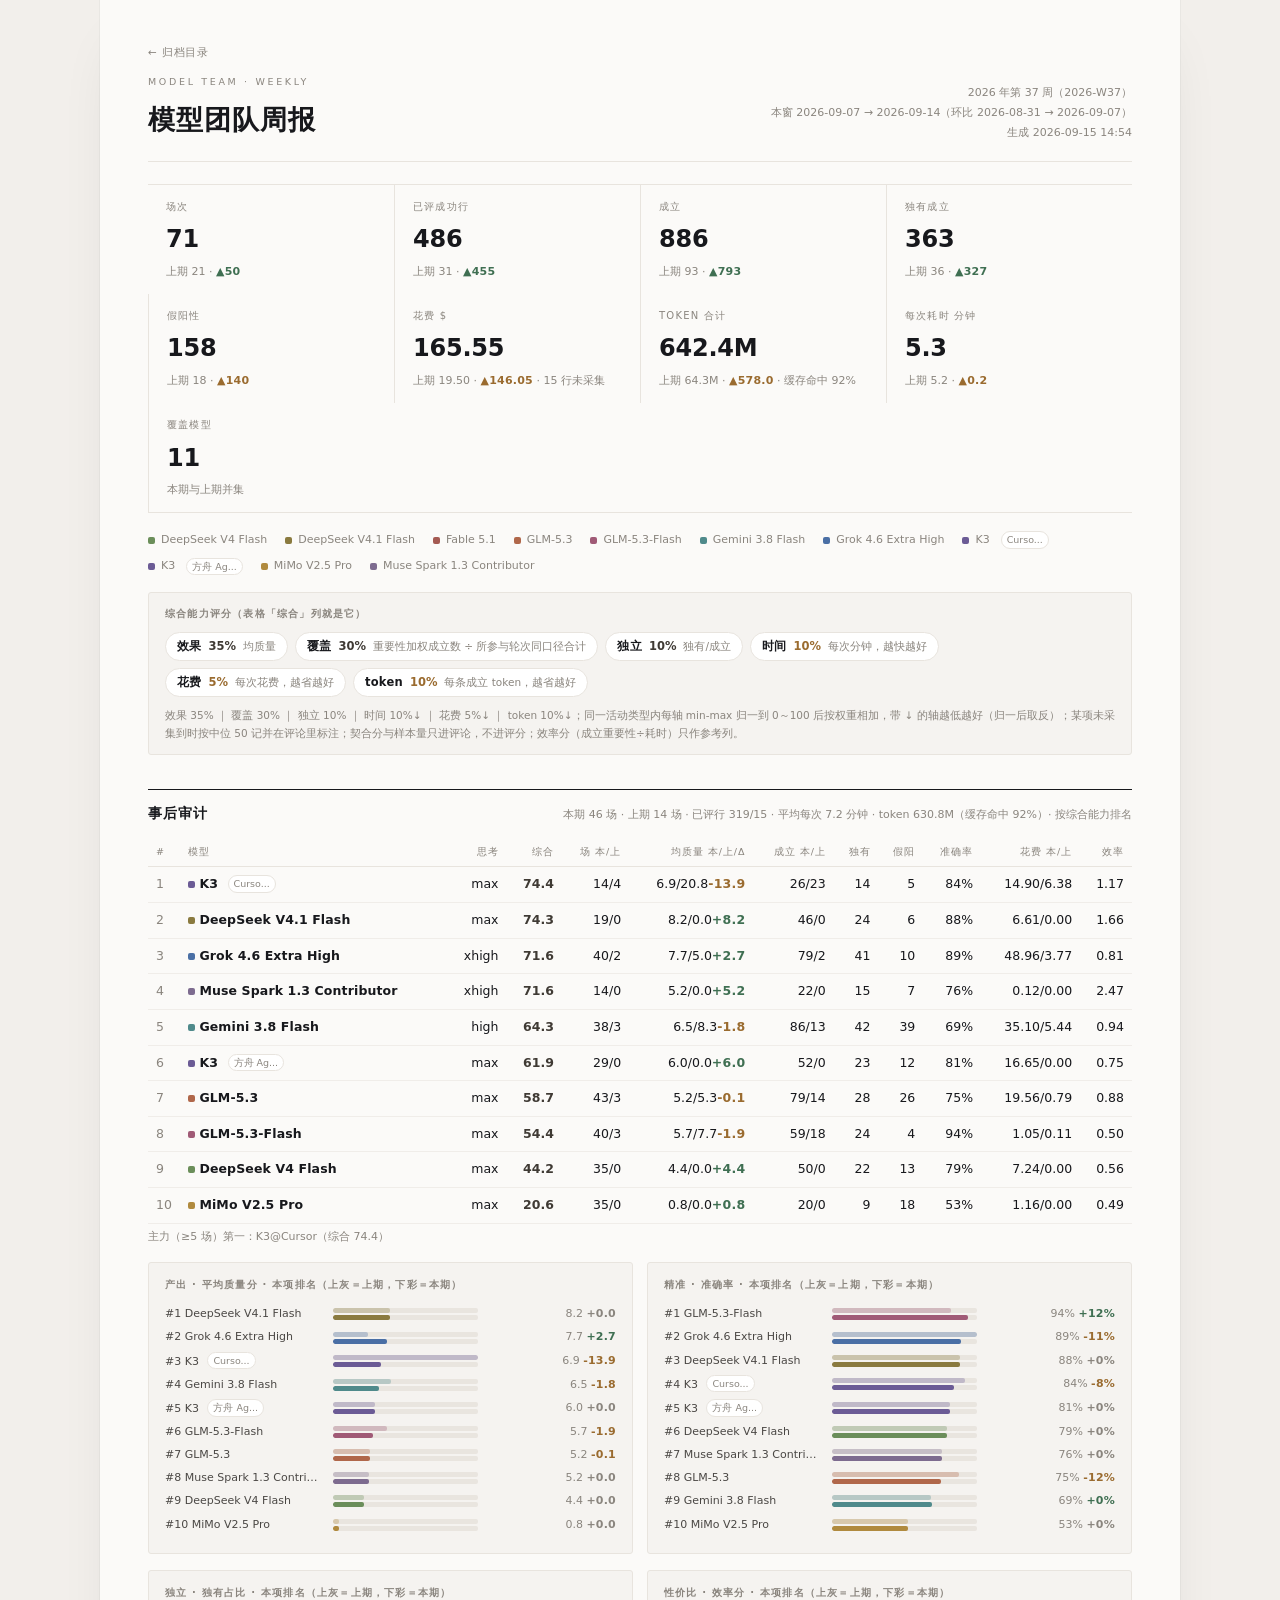
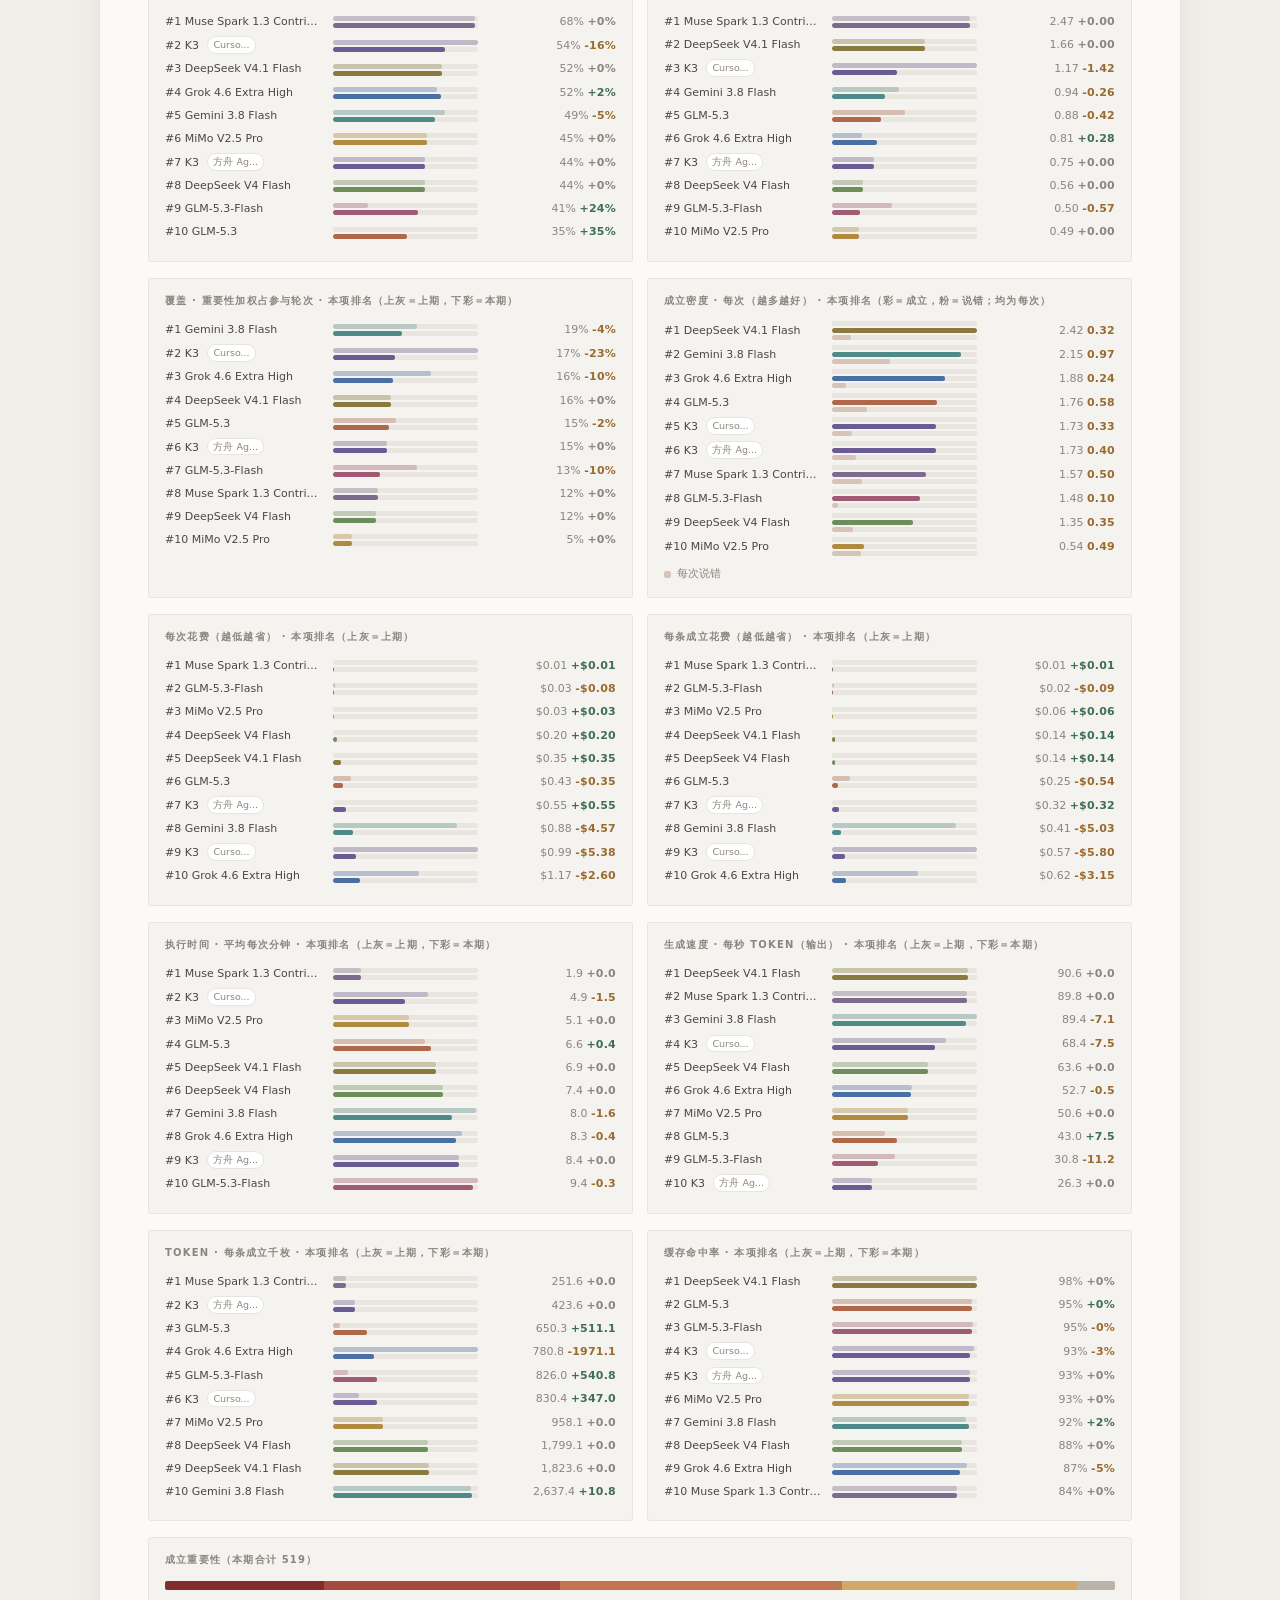
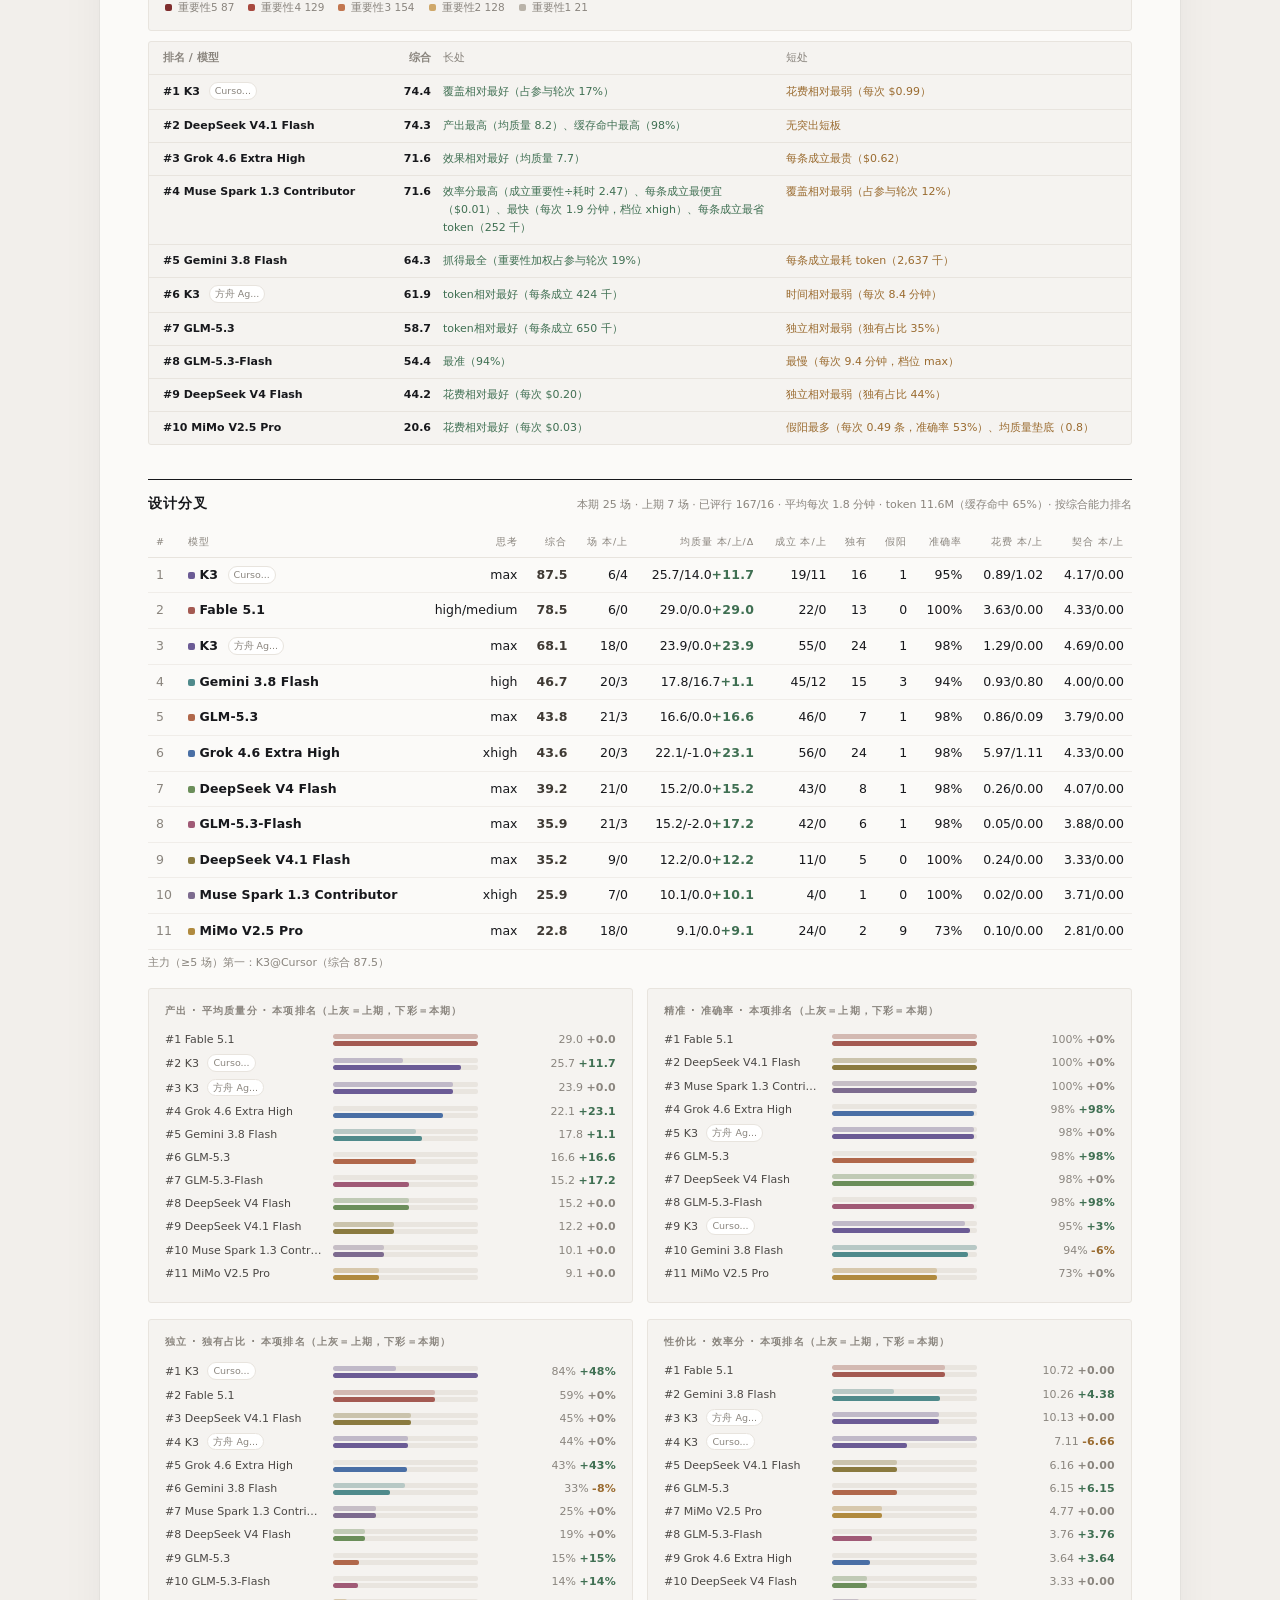
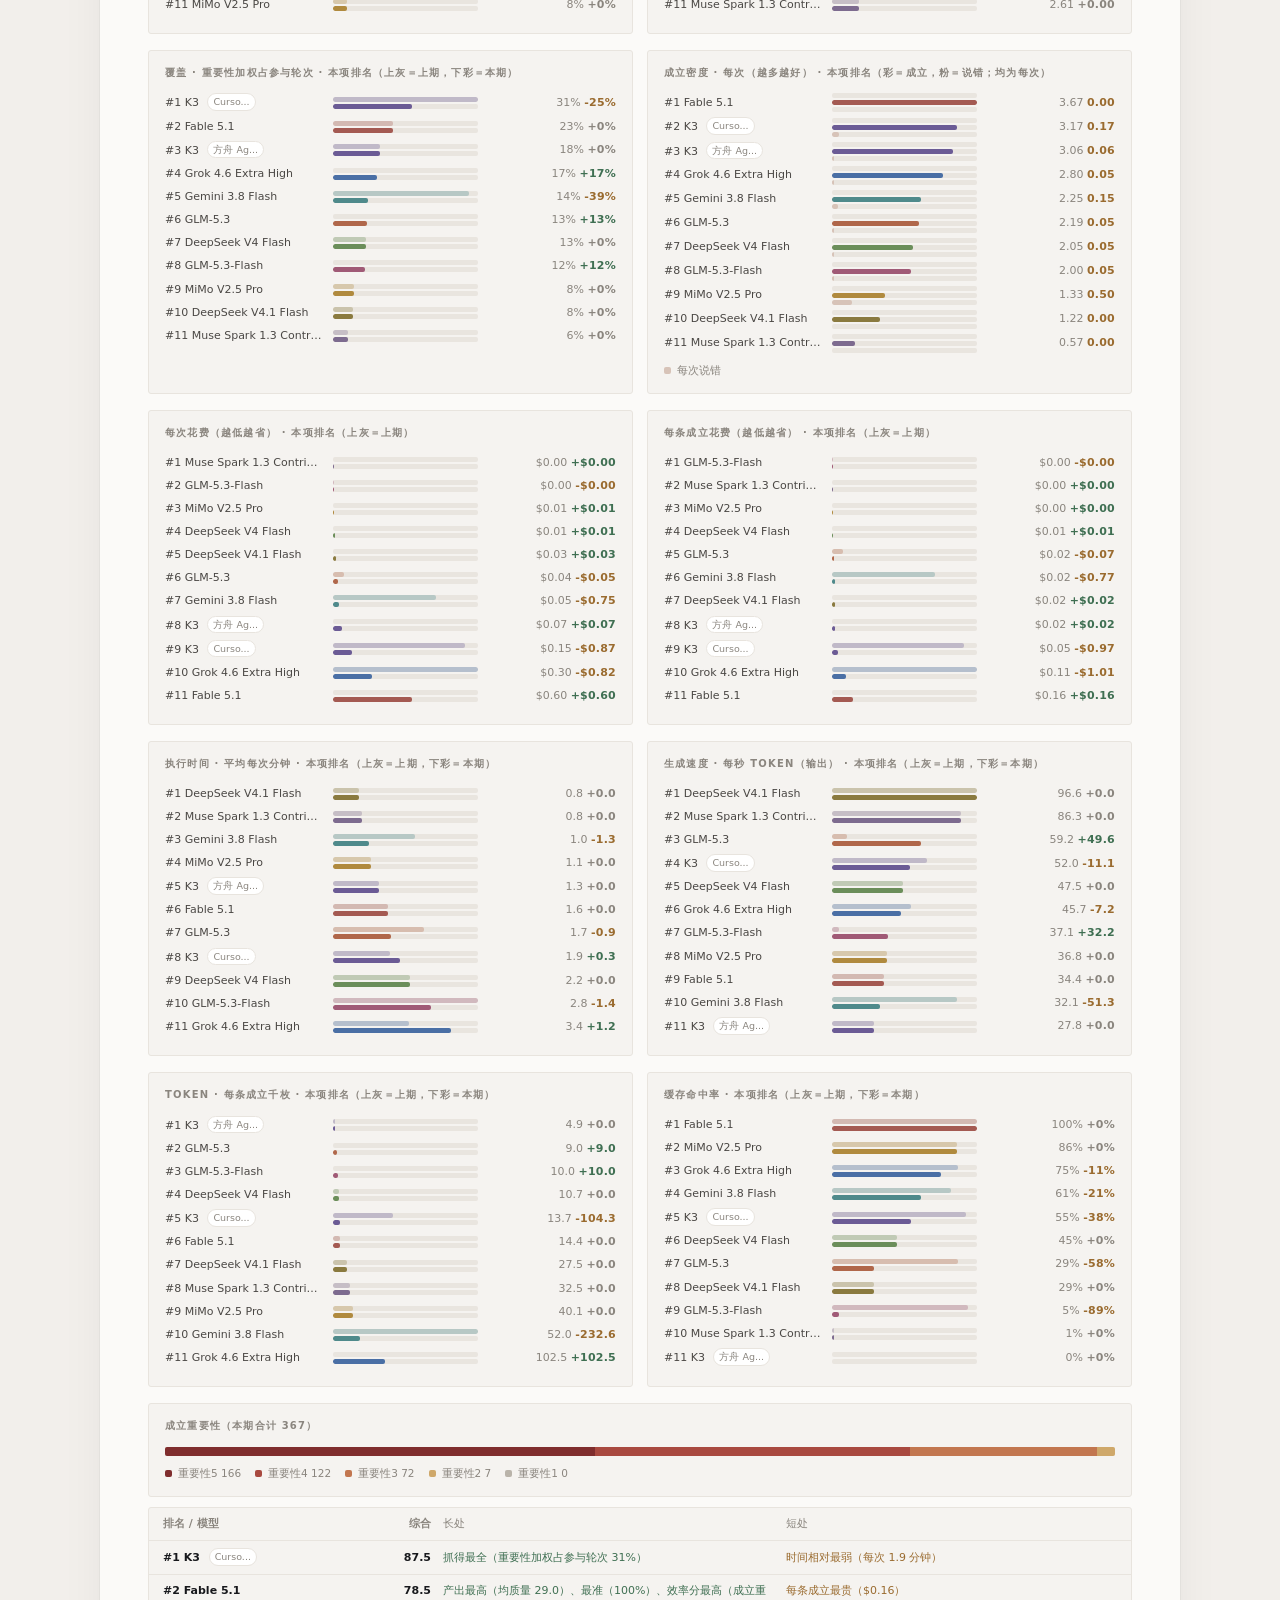
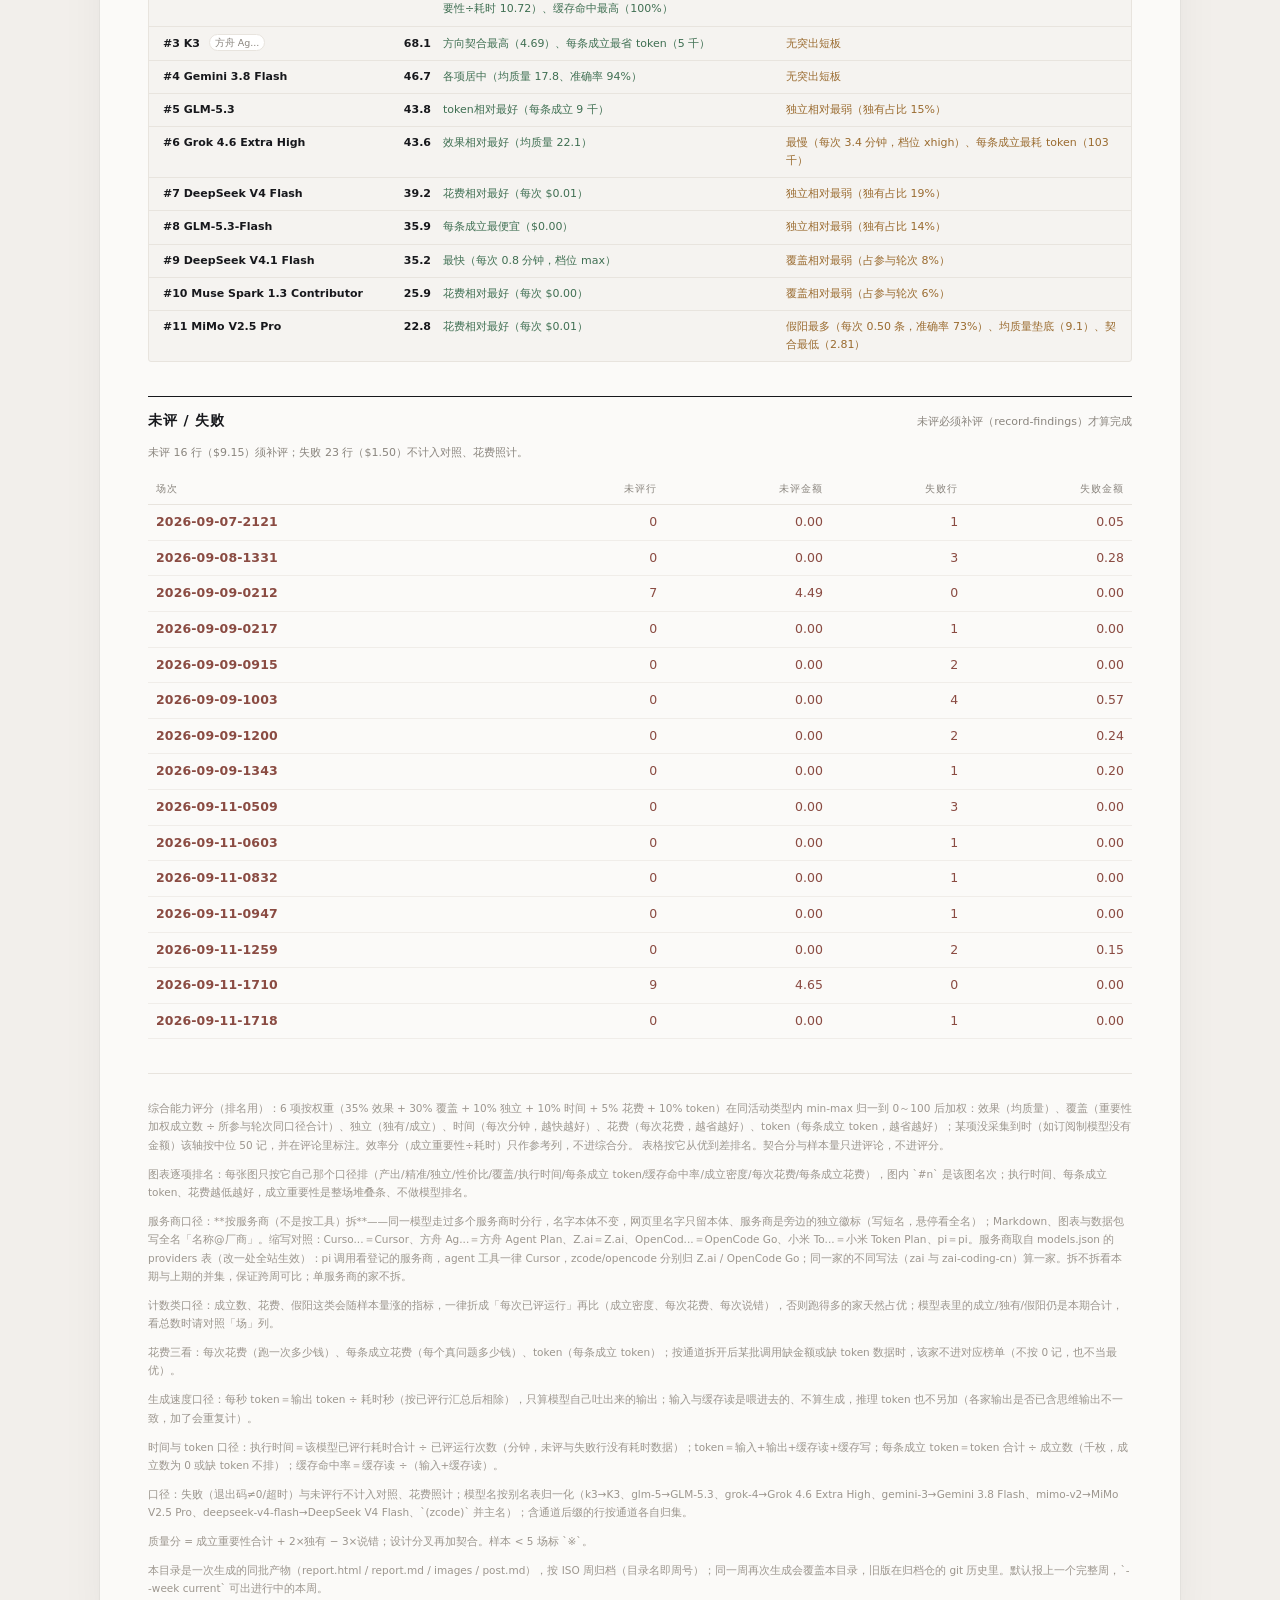
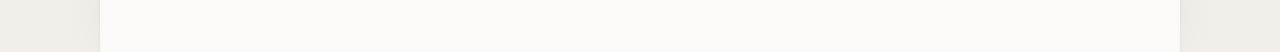
==== commit 761107a7: "周报 W37/W38：服务商徽标去掉 @ 前缀" ====
--- a/weekly/2026-W37/report.html
+++ b/weekly/2026-W37/report.html
@@ -9,7 +9,7 @@
 <body>
 <div id="app"></div>
 <noscript><p style="padding:24px">这份周报靠 JavaScript 渲染，请在浏览器打开；纯文本版见同目录 <code>report.md</code>。</p></noscript>
-<script id="report-data" type="application/json">{"week":{"label":"2026 年第 37 周","stamp":"2026-W37","window":["2026-09-07","2026-09-14"],"prev":["2026-08-31","2026-09-07"],"generated_at":"2026-09-15 14:47","partial":false,"title":"模型团队周报 2026-W37（2026-09-07 → 2026-09-14）"},"head":{"back":{"href":"../../index.html","text":"← 归档目录"},"kicker":"MODEL TEAM · WEEKLY","h1":"模型团队周报","meta":["2026 年第 37 周（2026-W37）","本窗 2026-09-07 → 2026-09-14（环比 2026-08-31 → 2026-09-07）","生成 2026-09-15 14:47"]},"kpis":[{"label":"场次","value":"71","prefix":"上期 21 · ","delta":{"text":"▲50","cls":"up"}},{"label":"已评成功行","value":"486","prefix":"上期 31 · ","delta":{"text":"▲455","cls":"up"}},{"label":"成立","value":"886","prefix":"上期 93 · ","delta":{"text":"▲793","cls":"up"}},{"label":"独有成立","value":"363","prefix":"上期 36 · ","delta":{"text":"▲327","cls":"up"}},{"label":"假阳性","value":"158","prefix":"上期 18 · ","delta":{"text":"▲140","cls":"down"}},{"label":"花费 $","value":"165.55","prefix":"上期 19.50 · ","delta":{"text":"▲146.05","cls":"down"},"suffix":" · 15 行未采集"},{"label":"token 合计","value":"642.4M","prefix":"上期 64.3M · ","delta":{"text":"▲578.0","cls":"down"},"suffix":" · 缓存命中 92%"},{"label":"每次耗时 分钟","value":"5.3","prefix":"上期 5.2 · ","delta":{"text":"▲0.2","cls":"down"}},{"label":"覆盖模型","value":"11","prefix":"本期与上期并集","delta":null}],"legend":[{"name":"DeepSeek V4 Flash","tone":"#6b8e5a","badge":null},{"name":"DeepSeek V4.1 Flash","tone":"#8a7a3f","badge":null},{"name":"Fable 5.1","tone":"#a45a52","badge":null},{"name":"GLM-5.3","tone":"#b0674a","badge":null},{"name":"GLM-5.3-Flash","tone":"#a05a76","badge":null},{"name":"Gemini 3.8 Flash","tone":"#4f8a8b","badge":null},{"name":"Grok 4.6 Extra High","tone":"#4a6fa5","badge":null},{"name":"K3","tone":"#6b5b95","badge":{"text":"@Curso...","title":"Cursor"}},{"name":"K3","tone":"#6b5b95","badge":{"text":"@方舟 Ag...","title":"方舟 Agent Plan"}},{"name":"MiMo V2.5 Pro","tone":"#b08a3e","badge":null},{"name":"Muse Spark 1.3 Contributor","tone":"#7d6b8f","badge":null}],"formula":{"title":"综合能力评分（表格「综合」列就是它）","axes":[{"name":"效果","share":"35%","desc":"均质量","low":false},{"name":"覆盖","share":"30%","desc":"重要性加权成立数 ÷ 所参与轮次同口径合计","low":false},{"name":"独立","share":"10%","desc":"独有/成立","low":false},{"name":"时间","share":"10%","desc":"每次分钟，越快越好","low":true},{"name":"花费","share":"5%","desc":"每次花费，越省越好","low":true},{"name":"token","share":"10%","desc":"每条成立 token，越省越好","low":true}],"weights_line":"效果 35% ｜ 覆盖 30% ｜ 独立 10% ｜ 时间 10%↓ ｜ 花费 5%↓ ｜ token 10%↓","note":"效果 35% ｜ 覆盖 30% ｜ 独立 10% ｜ 时间 10%↓ ｜ 花费 5%↓ ｜ token 10%↓；同一活动类型内每轴 min-max 归一到 0～100 后按权重相加，带 ↓ 的轴越低越好（归一后取反）；某项未采集到时按中位 50 记并在评论里标注；契合分与样本量只进评论，不进评分；效率分（成立重要性÷耗时）只作参考列。"},"kinds":[{"title":"事后审计","meta":"本期 46 场 · 上期 14 场 · 已评行 319/15 · 平均每次 7.2 分钟 · token 630.8M（缓存命中 92%）· 按综合能力排名","table":{"head":[{"text":"#"},{"text":"模型","left":true},{"text":"思考"},{"text":"综合"},{"text":"场 本/上"},{"text":"均质量 本/上/Δ"},{"text":"成立 本/上"},{"text":"独有"},{"text":"假阳"},{"text":"准确率"},{"text":"花费 本/上"},{"text":"效率"}],"rows":[{"rank":"1","name":"K3","dot":"#6b5b95","badge":{"text":"@Curso...","title":"Cursor"},"cells":[{"text":"max"},{"text":"74.4","cls":"score"},{"text":"14/4"},{"text":"6.9/20.8","delta":{"text":"-13.9","cls":"down"}},{"text":"26/23"},{"text":"14"},{"text":"5"},{"text":"84%"},{"text":"14.90/6.38"},{"text":"1.17"}]},{"rank":"2","name":"DeepSeek V4.1 Flash","dot":"#8a7a3f","badge":null,"cells":[{"text":"max"},{"text":"74.3","cls":"score"},{"text":"19/0"},{"text":"8.2/0.0","delta":{"text":"+8.2","cls":"up"}},{"text":"46/0"},{"text":"24"},{"text":"6"},{"text":"88%"},{"text":"6.61/0.00"},{"text":"1.66"}]},{"rank":"3","name":"Grok 4.6 Extra High","dot":"#4a6fa5","badge":null,"cells":[{"text":"xhigh"},{"text":"71.6","cls":"score"},{"text":"40/2"},{"text":"7.7/5.0","delta":{"text":"+2.7","cls":"up"}},{"text":"79/2"},{"text":"41"},{"text":"10"},{"text":"89%"},{"text":"48.96/3.77"},{"text":"0.81"}]},{"rank":"4","name":"Muse Spark 1.3 Contributor","dot":"#7d6b8f","badge":null,"cells":[{"text":"xhigh"},{"text":"71.6","cls":"score"},{"text":"14/0"},{"text":"5.2/0.0","delta":{"text":"+5.2","cls":"up"}},{"text":"22/0"},{"text":"15"},{"text":"7"},{"text":"76%"},{"text":"0.12/0.00"},{"text":"2.47"}]},{"rank":"5","name":"Gemini 3.8 Flash","dot":"#4f8a8b","badge":null,"cells":[{"text":"high"},{"text":"64.3","cls":"score"},{"text":"38/3"},{"text":"6.5/8.3","delta":{"text":"-1.8","cls":"down"}},{"text":"86/13"},{"text":"42"},{"text":"39"},{"text":"69%"},{"text":"35.10/5.44"},{"text":"0.94"}]},{"rank":"6","name":"K3","dot":"#6b5b95","badge":{"text":"@方舟 Ag...","title":"方舟 Agent Plan"},"cells":[{"text":"max"},{"text":"61.9","cls":"score"},{"text":"29/0"},{"text":"6.0/0.0","delta":{"text":"+6.0","cls":"up"}},{"text":"52/0"},{"text":"23"},{"text":"12"},{"text":"81%"},{"text":"16.65/0.00"},{"text":"0.75"}]},{"rank":"7","name":"GLM-5.3","dot":"#b0674a","badge":null,"cells":[{"text":"max"},{"text":"58.7","cls":"score"},{"text":"43/3"},{"text":"5.2/5.3","delta":{"text":"-0.1","cls":"down"}},{"text":"79/14"},{"text":"28"},{"text":"26"},{"text":"75%"},{"text":"19.56/0.79"},{"text":"0.88"}]},{"rank":"8","name":"GLM-5.3-Flash","dot":"#a05a76","badge":null,"cells":[{"text":"max"},{"text":"54.4","cls":"score"},{"text":"40/3"},{"text":"5.7/7.7","delta":{"text":"-1.9","cls":"down"}},{"text":"59/18"},{"text":"24"},{"text":"4"},{"text":"94%"},{"text":"1.05/0.11"},{"text":"0.50"}]},{"rank":"9","name":"DeepSeek V4 Flash","dot":"#6b8e5a","badge":null,"cells":[{"text":"max"},{"text":"44.2","cls":"score"},{"text":"35/0"},{"text":"4.4/0.0","delta":{"text":"+4.4","cls":"up"}},{"text":"50/0"},{"text":"22"},{"text":"13"},{"text":"79%"},{"text":"7.24/0.00"},{"text":"0.56"}]},{"rank":"10","name":"MiMo V2.5 Pro","dot":"#b08a3e","badge":null,"cells":[{"text":"max"},{"text":"20.6","cls":"score"},{"text":"35/0"},{"text":"0.8/0.0","delta":{"text":"+0.8","cls":"up"}},{"text":"20/0"},{"text":"9"},{"text":"18"},{"text":"53%"},{"text":"1.16/0.00"},{"text":"0.49"}]}],"note":"主力（≥5 场）第一：K3@Cursor（综合 74.4）"},"panels":[[{"title":"产出 · 平均质量分 · 本项排名（上灰＝上期，下彩＝本期）","rows":[{"label":"#1 DeepSeek V4.1 Flash","badge":null,"tone":"#8a7a3f","was_pct":39.6,"now_pct":39.6,"value":"8.2","delta":{"text":"+0.0","cls":"flat"}},{"label":"#2 Grok 4.6 Extra High","badge":null,"tone":"#4a6fa5","was_pct":24.1,"now_pct":36.9,"value":"7.7","delta":{"text":"+2.7","cls":"up"}},{"label":"#3 K3","badge":{"text":"@Curso...","title":"Cursor"},"tone":"#6b5b95","was_pct":100,"now_pct":33.1,"value":"6.9","delta":{"text":"-13.9","cls":"down"}},{"label":"#4 Gemini 3.8 Flash","badge":null,"tone":"#4f8a8b","was_pct":40.2,"now_pct":31.6,"value":"6.5","delta":{"text":"-1.8","cls":"down"}},{"label":"#5 K3","badge":{"text":"@方舟 Ag...","title":"方舟 Agent Plan"},"tone":"#6b5b95","was_pct":28.9,"now_pct":28.9,"value":"6.0","delta":{"text":"+0.0","cls":"flat"}},{"label":"#6 GLM-5.3-Flash","badge":null,"tone":"#a05a76","was_pct":36.9,"now_pct":27.6,"value":"5.7","delta":{"text":"-1.9","cls":"down"}},{"label":"#7 GLM-5.3","badge":null,"tone":"#b0674a","was_pct":25.7,"now_pct":25.3,"value":"5.2","delta":{"text":"-0.1","cls":"down"}},{"label":"#8 Muse Spark 1.3 Contributor","badge":null,"tone":"#7d6b8f","was_pct":25.1,"now_pct":25.1,"value":"5.2","delta":{"text":"+0.0","cls":"flat"}},{"label":"#9 DeepSeek V4 Flash","badge":null,"tone":"#6b8e5a","was_pct":21.1,"now_pct":21.1,"value":"4.4","delta":{"text":"+0.0","cls":"flat"}},{"label":"#10 MiMo V2.5 Pro","badge":null,"tone":"#b08a3e","was_pct":4,"now_pct":4,"value":"0.8","delta":{"text":"+0.0","cls":"flat"}}]},{"title":"精准 · 准确率 · 本项排名（上灰＝上期，下彩＝本期）","rows":[{"label":"#1 GLM-5.3-Flash","badge":null,"tone":"#a05a76","was_pct":81.8,"now_pct":93.7,"value":"94%","delta":{"text":"+12%","cls":"up"}},{"label":"#2 Grok 4.6 Extra High","badge":null,"tone":"#4a6fa5","was_pct":100,"now_pct":88.8,"value":"89%","delta":{"text":"-11%","cls":"down"}},{"label":"#3 DeepSeek V4.1 Flash","badge":null,"tone":"#8a7a3f","was_pct":88.5,"now_pct":88.5,"value":"88%","delta":{"text":"+0%","cls":"flat"}},{"label":"#4 K3","badge":{"text":"@Curso...","title":"Cursor"},"tone":"#6b5b95","was_pct":92,"now_pct":83.9,"value":"84%","delta":{"text":"-8%","cls":"down"}},{"label":"#5 K3","badge":{"text":"@方舟 Ag...","title":"方舟 Agent Plan"},"tone":"#6b5b95","was_pct":81.2,"now_pct":81.2,"value":"81%","delta":{"text":"+0%","cls":"flat"}},{"label":"#6 DeepSeek V4 Flash","badge":null,"tone":"#6b8e5a","was_pct":79.4,"now_pct":79.4,"value":"79%","delta":{"text":"+0%","cls":"flat"}},{"label":"#7 Muse Spark 1.3 Contributor","badge":null,"tone":"#7d6b8f","was_pct":75.9,"now_pct":75.9,"value":"76%","delta":{"text":"+0%","cls":"flat"}},{"label":"#8 GLM-5.3","badge":null,"tone":"#b0674a","was_pct":87.5,"now_pct":75.2,"value":"75%","delta":{"text":"-12%","cls":"down"}},{"label":"#9 Gemini 3.8 Flash","badge":null,"tone":"#4f8a8b","was_pct":68.4,"now_pct":68.8,"value":"69%","delta":{"text":"+0%","cls":"up"}},{"label":"#10 MiMo V2.5 Pro","badge":null,"tone":"#b08a3e","was_pct":52.6,"now_pct":52.6,"value":"53%","delta":{"text":"+0%","cls":"flat"}}]}],[{"title":"独立 · 独有占比 · 本项排名（上灰＝上期，下彩＝本期）","rows":[{"label":"#1 Muse Spark 1.3 Contributor","badge":null,"tone":"#7d6b8f","was_pct":98,"now_pct":98,"value":"68%","delta":{"text":"+0%","cls":"flat"}},{"label":"#2 K3","badge":{"text":"@Curso...","title":"Cursor"},"tone":"#6b5b95","was_pct":100,"now_pct":77.4,"value":"54%","delta":{"text":"-16%","cls":"down"}},{"label":"#3 DeepSeek V4.1 Flash","badge":null,"tone":"#8a7a3f","was_pct":75,"now_pct":75,"value":"52%","delta":{"text":"+0%","cls":"flat"}},{"label":"#4 Grok 4.6 Extra High","badge":null,"tone":"#4a6fa5","was_pct":71.9,"now_pct":74.6,"value":"52%","delta":{"text":"+2%","cls":"up"}},{"label":"#5 Gemini 3.8 Flash","badge":null,"tone":"#4f8a8b","was_pct":77.4,"now_pct":70.2,"value":"49%","delta":{"text":"-5%","cls":"down"}},{"label":"#6 MiMo V2.5 Pro","badge":null,"tone":"#b08a3e","was_pct":64.7,"now_pct":64.7,"value":"45%","delta":{"text":"+0%","cls":"flat"}},{"label":"#7 K3","badge":{"text":"@方舟 Ag...","title":"方舟 Agent Plan"},"tone":"#6b5b95","was_pct":63.6,"now_pct":63.6,"value":"44%","delta":{"text":"+0%","cls":"flat"}},{"label":"#8 DeepSeek V4 Flash","badge":null,"tone":"#6b8e5a","was_pct":63.3,"now_pct":63.3,"value":"44%","delta":{"text":"+0%","cls":"flat"}},{"label":"#9 GLM-5.3-Flash","badge":null,"tone":"#a05a76","was_pct":24,"now_pct":58.5,"value":"41%","delta":{"text":"+24%","cls":"up"}},{"label":"#10 GLM-5.3","badge":null,"tone":"#b0674a","was_pct":0,"now_pct":50.9,"value":"35%","delta":{"text":"+35%","cls":"up"}}]},{"title":"性价比 · 效率分 · 本项排名（上灰＝上期，下彩＝本期）","rows":[{"label":"#1 Muse Spark 1.3 Contributor","badge":null,"tone":"#7d6b8f","was_pct":95,"now_pct":95,"value":"2.47","delta":{"text":"+0.00","cls":"flat"}},{"label":"#2 DeepSeek V4.1 Flash","badge":null,"tone":"#8a7a3f","was_pct":64.1,"now_pct":64.1,"value":"1.66","delta":{"text":"+0.00","cls":"flat"}},{"label":"#3 K3","badge":{"text":"@Curso...","title":"Cursor"},"tone":"#6b5b95","was_pct":100,"now_pct":45.1,"value":"1.17","delta":{"text":"-1.42","cls":"down"}},{"label":"#4 Gemini 3.8 Flash","badge":null,"tone":"#4f8a8b","was_pct":46.2,"now_pct":36.3,"value":"0.94","delta":{"text":"-0.26","cls":"down"}},{"label":"#5 GLM-5.3","badge":null,"tone":"#b0674a","was_pct":50.2,"now_pct":34,"value":"0.88","delta":{"text":"-0.42","cls":"down"}},{"label":"#6 Grok 4.6 Extra High","badge":null,"tone":"#4a6fa5","was_pct":20.6,"now_pct":31.3,"value":"0.81","delta":{"text":"+0.28","cls":"up"}},{"label":"#7 K3","badge":{"text":"@方舟 Ag...","title":"方舟 Agent Plan"},"tone":"#6b5b95","was_pct":29.1,"now_pct":29.1,"value":"0.75","delta":{"text":"+0.00","cls":"flat"}},{"label":"#8 DeepSeek V4 Flash","badge":null,"tone":"#6b8e5a","was_pct":21.7,"now_pct":21.7,"value":"0.56","delta":{"text":"+0.00","cls":"flat"}},{"label":"#9 GLM-5.3-Flash","badge":null,"tone":"#a05a76","was_pct":41.5,"now_pct":19.3,"value":"0.50","delta":{"text":"-0.57","cls":"down"}},{"label":"#10 MiMo V2.5 Pro","badge":null,"tone":"#b08a3e","was_pct":18.9,"now_pct":18.9,"value":"0.49","delta":{"text":"+0.00","cls":"flat"}}]}],[{"title":"覆盖 · 重要性加权占参与轮次 · 本项排名（上灰＝上期，下彩＝本期）","rows":[{"label":"#1 Gemini 3.8 Flash","badge":null,"tone":"#4f8a8b","was_pct":57.6,"now_pct":47.4,"value":"19%","delta":{"text":"-4%","cls":"down"}},{"label":"#2 K3","badge":{"text":"@Curso...","title":"Cursor"},"tone":"#6b5b95","was_pct":100,"now_pct":42.6,"value":"17%","delta":{"text":"-23%","cls":"down"}},{"label":"#3 Grok 4.6 Extra High","badge":null,"tone":"#4a6fa5","was_pct":67.8,"now_pct":41.5,"value":"16%","delta":{"text":"-10%","cls":"down"}},{"label":"#4 DeepSeek V4.1 Flash","badge":null,"tone":"#8a7a3f","was_pct":40.3,"now_pct":40.3,"value":"16%","delta":{"text":"+0%","cls":"flat"}},{"label":"#5 GLM-5.3","badge":null,"tone":"#b0674a","was_pct":43.7,"now_pct":38.8,"value":"15%","delta":{"text":"-2%","cls":"down"}},{"label":"#6 K3","badge":{"text":"@方舟 Ag...","title":"方舟 Agent Plan"},"tone":"#6b5b95","was_pct":37.5,"now_pct":37.5,"value":"15%","delta":{"text":"+0%","cls":"flat"}},{"label":"#7 GLM-5.3-Flash","badge":null,"tone":"#a05a76","was_pct":57.6,"now_pct":32.5,"value":"13%","delta":{"text":"-10%","cls":"down"}},{"label":"#8 Muse Spark 1.3 Contributor","badge":null,"tone":"#7d6b8f","was_pct":31,"now_pct":31,"value":"12%","delta":{"text":"+0%","cls":"flat"}},{"label":"#9 DeepSeek V4 Flash","badge":null,"tone":"#6b8e5a","was_pct":29.4,"now_pct":29.4,"value":"12%","delta":{"text":"+0%","cls":"flat"}},{"label":"#10 MiMo V2.5 Pro","badge":null,"tone":"#b08a3e","was_pct":12.8,"now_pct":12.8,"value":"5%","delta":{"text":"+0%","cls":"flat"}}]},{"title":"成立密度 · 每次（越多越好） · 本项排名（彩＝成立，粉＝说错；均为每次）","rows":[{"label":"#1 DeepSeek V4.1 Flash","badge":null,"tone":"#8a7a3f","was_pct":0,"now_pct":100,"value":"2.42","bad_pct":13,"bad_text":"0.32"},{"label":"#2 Gemini 3.8 Flash","badge":null,"tone":"#4f8a8b","was_pct":0,"now_pct":88.8,"value":"2.15","bad_pct":40.3,"bad_text":"0.97"},{"label":"#3 Grok 4.6 Extra High","badge":null,"tone":"#4a6fa5","was_pct":0,"now_pct":77.7,"value":"1.88","bad_pct":9.8,"bad_text":"0.24"},{"label":"#4 GLM-5.3","badge":null,"tone":"#b0674a","was_pct":0,"now_pct":72.5,"value":"1.76","bad_pct":23.9,"bad_text":"0.58"},{"label":"#5 K3","badge":{"text":"@Curso...","title":"Cursor"},"tone":"#6b5b95","was_pct":0,"now_pct":71.6,"value":"1.73","bad_pct":13.8,"bad_text":"0.33"},{"label":"#6 K3","badge":{"text":"@方舟 Ag...","title":"方舟 Agent Plan"},"tone":"#6b5b95","was_pct":0,"now_pct":71.6,"value":"1.73","bad_pct":16.5,"bad_text":"0.40"},{"label":"#7 Muse Spark 1.3 Contributor","badge":null,"tone":"#7d6b8f","was_pct":0,"now_pct":64.9,"value":"1.57","bad_pct":20.7,"bad_text":"0.50"},{"label":"#8 GLM-5.3-Flash","badge":null,"tone":"#a05a76","was_pct":0,"now_pct":60.9,"value":"1.48","bad_pct":4.1,"bad_text":"0.10"},{"label":"#9 DeepSeek V4 Flash","badge":null,"tone":"#6b8e5a","was_pct":0,"now_pct":55.8,"value":"1.35","bad_pct":14.5,"bad_text":"0.35"},{"label":"#10 MiMo V2.5 Pro","badge":null,"tone":"#b08a3e","was_pct":0,"now_pct":22.3,"value":"0.54","bad_pct":20.1,"bad_text":"0.49"}],"legend":[{"text":"每次说错","tone":"#d7c3b8"}]}],[{"title":"每次花费（越低越省） · 本项排名（上灰＝上期）","rows":[{"label":"#1 Muse Spark 1.3 Contributor","badge":null,"tone":"#7d6b8f","was_pct":0,"now_pct":0.1,"value":"$0.01","delta":{"text":"+$0.01","cls":"up"}},{"label":"#2 GLM-5.3-Flash","badge":null,"tone":"#a05a76","was_pct":1.7,"now_pct":0.4,"value":"$0.03","delta":{"text":"-$0.08","cls":"down"}},{"label":"#3 MiMo V2.5 Pro","badge":null,"tone":"#b08a3e","was_pct":0,"now_pct":0.5,"value":"$0.03","delta":{"text":"+$0.03","cls":"up"}},{"label":"#4 DeepSeek V4 Flash","badge":null,"tone":"#6b8e5a","was_pct":0,"now_pct":3.1,"value":"$0.20","delta":{"text":"+$0.20","cls":"up"}},{"label":"#5 DeepSeek V4.1 Flash","badge":null,"tone":"#8a7a3f","was_pct":0,"now_pct":5.5,"value":"$0.35","delta":{"text":"+$0.35","cls":"up"}},{"label":"#6 GLM-5.3","badge":null,"tone":"#b0674a","was_pct":12.3,"now_pct":6.8,"value":"$0.43","delta":{"text":"-$0.35","cls":"down"}},{"label":"#7 K3","badge":{"text":"@方舟 Ag...","title":"方舟 Agent Plan"},"tone":"#6b5b95","was_pct":0,"now_pct":8.7,"value":"$0.55","delta":{"text":"+$0.55","cls":"up"}},{"label":"#8 Gemini 3.8 Flash","badge":null,"tone":"#4f8a8b","was_pct":85.4,"now_pct":13.8,"value":"$0.88","delta":{"text":"-$4.57","cls":"down"}},{"label":"#9 K3","badge":{"text":"@Curso...","title":"Cursor"},"tone":"#6b5b95","was_pct":100,"now_pct":15.6,"value":"$0.99","delta":{"text":"-$5.38","cls":"down"}},{"label":"#10 Grok 4.6 Extra High","badge":null,"tone":"#4a6fa5","was_pct":59.1,"now_pct":18.3,"value":"$1.17","delta":{"text":"-$2.60","cls":"down"}}]},{"title":"每条成立花费（越低越省） · 本项排名（上灰＝上期）","rows":[{"label":"#1 Muse Spark 1.3 Contributor","badge":null,"tone":"#7d6b8f","was_pct":0,"now_pct":0.1,"value":"$0.01","delta":{"text":"+$0.01","cls":"up"}},{"label":"#2 GLM-5.3-Flash","badge":null,"tone":"#a05a76","was_pct":1.7,"now_pct":0.3,"value":"$0.02","delta":{"text":"-$0.09","cls":"down"}},{"label":"#3 MiMo V2.5 Pro","badge":null,"tone":"#b08a3e","was_pct":0,"now_pct":0.9,"value":"$0.06","delta":{"text":"+$0.06","cls":"up"}},{"label":"#4 DeepSeek V4.1 Flash","badge":null,"tone":"#8a7a3f","was_pct":0,"now_pct":2.3,"value":"$0.14","delta":{"text":"+$0.14","cls":"up"}},{"label":"#5 DeepSeek V4 Flash","badge":null,"tone":"#6b8e5a","was_pct":0,"now_pct":2.3,"value":"$0.14","delta":{"text":"+$0.14","cls":"up"}},{"label":"#6 GLM-5.3","badge":null,"tone":"#b0674a","was_pct":12.3,"now_pct":3.9,"value":"$0.25","delta":{"text":"-$0.54","cls":"down"}},{"label":"#7 K3","badge":{"text":"@方舟 Ag...","title":"方舟 Agent Plan"},"tone":"#6b5b95","was_pct":0,"now_pct":5,"value":"$0.32","delta":{"text":"+$0.32","cls":"up"}},{"label":"#8 Gemini 3.8 Flash","badge":null,"tone":"#4f8a8b","was_pct":85.4,"now_pct":6.4,"value":"$0.41","delta":{"text":"-$5.03","cls":"down"}},{"label":"#9 K3","badge":{"text":"@Curso...","title":"Cursor"},"tone":"#6b5b95","was_pct":100,"now_pct":9,"value":"$0.57","delta":{"text":"-$5.80","cls":"down"}},{"label":"#10 Grok 4.6 Extra High","badge":null,"tone":"#4a6fa5","was_pct":59.1,"now_pct":9.7,"value":"$0.62","delta":{"text":"-$3.15","cls":"down"}}]}],[{"title":"执行时间 · 平均每次分钟 · 本项排名（上灰＝上期，下彩＝本期）","rows":[{"label":"#1 Muse Spark 1.3 Contributor","badge":null,"tone":"#7d6b8f","was_pct":19.6,"now_pct":19.6,"value":"1.9","delta":{"text":"+0.0","cls":"flat"}},{"label":"#2 K3","badge":{"text":"@Curso...","title":"Cursor"},"tone":"#6b5b95","was_pct":65.4,"now_pct":49.9,"value":"4.9","delta":{"text":"-1.5","cls":"down"}},{"label":"#3 MiMo V2.5 Pro","badge":null,"tone":"#b08a3e","was_pct":52.5,"now_pct":52.5,"value":"5.1","delta":{"text":"+0.0","cls":"flat"}},{"label":"#4 GLM-5.3","badge":null,"tone":"#b0674a","was_pct":63.4,"now_pct":67.8,"value":"6.6","delta":{"text":"+0.4","cls":"up"}},{"label":"#5 DeepSeek V4.1 Flash","badge":null,"tone":"#8a7a3f","was_pct":70.7,"now_pct":70.7,"value":"6.9","delta":{"text":"+0.0","cls":"flat"}},{"label":"#6 DeepSeek V4 Flash","badge":null,"tone":"#6b8e5a","was_pct":75.9,"now_pct":75.9,"value":"7.4","delta":{"text":"+0.0","cls":"flat"}},{"label":"#7 Gemini 3.8 Flash","badge":null,"tone":"#4f8a8b","was_pct":98.8,"now_pct":82.1,"value":"8.0","delta":{"text":"-1.6","cls":"down"}},{"label":"#8 Grok 4.6 Extra High","badge":null,"tone":"#4a6fa5","was_pct":89.3,"now_pct":84.9,"value":"8.3","delta":{"text":"-0.4","cls":"down"}},{"label":"#9 K3","badge":{"text":"@方舟 Ag...","title":"方舟 Agent Plan"},"tone":"#6b5b95","was_pct":86.6,"now_pct":86.6,"value":"8.4","delta":{"text":"+0.0","cls":"flat"}},{"label":"#10 GLM-5.3-Flash","badge":null,"tone":"#a05a76","was_pct":100,"now_pct":96.6,"value":"9.4","delta":{"text":"-0.3","cls":"down"}}]},{"title":"生成速度 · 每秒 token（输出） · 本项排名（上灰＝上期，下彩＝本期）","rows":[{"label":"#1 DeepSeek V4.1 Flash","badge":null,"tone":"#8a7a3f","was_pct":93.9,"now_pct":93.9,"value":"90.6","delta":{"text":"+0.0","cls":"flat"}},{"label":"#2 Muse Spark 1.3 Contributor","badge":null,"tone":"#7d6b8f","was_pct":93,"now_pct":93,"value":"89.8","delta":{"text":"+0.0","cls":"flat"}},{"label":"#3 Gemini 3.8 Flash","badge":null,"tone":"#4f8a8b","was_pct":100,"now_pct":92.6,"value":"89.4","delta":{"text":"-7.1","cls":"down"}},{"label":"#4 K3","badge":{"text":"@Curso...","title":"Cursor"},"tone":"#6b5b95","was_pct":78.6,"now_pct":70.9,"value":"68.4","delta":{"text":"-7.5","cls":"down"}},{"label":"#5 DeepSeek V4 Flash","badge":null,"tone":"#6b8e5a","was_pct":65.9,"now_pct":65.9,"value":"63.6","delta":{"text":"+0.0","cls":"flat"}},{"label":"#6 Grok 4.6 Extra High","badge":null,"tone":"#4a6fa5","was_pct":55.1,"now_pct":54.5,"value":"52.7","delta":{"text":"-0.5","cls":"down"}},{"label":"#7 MiMo V2.5 Pro","badge":null,"tone":"#b08a3e","was_pct":52.4,"now_pct":52.4,"value":"50.6","delta":{"text":"+0.0","cls":"flat"}},{"label":"#8 GLM-5.3","badge":null,"tone":"#b0674a","was_pct":36.8,"now_pct":44.5,"value":"43.0","delta":{"text":"+7.5","cls":"up"}},{"label":"#9 GLM-5.3-Flash","badge":null,"tone":"#a05a76","was_pct":43.5,"now_pct":31.9,"value":"30.8","delta":{"text":"-11.2","cls":"down"}},{"label":"#10 K3","badge":{"text":"@方舟 Ag...","title":"方舟 Agent Plan"},"tone":"#6b5b95","was_pct":27.3,"now_pct":27.3,"value":"26.3","delta":{"text":"+0.0","cls":"flat"}}]}],[{"title":"Token · 每条成立千枚 · 本项排名（上灰＝上期，下彩＝本期）","rows":[{"label":"#1 Muse Spark 1.3 Contributor","badge":null,"tone":"#7d6b8f","was_pct":9.1,"now_pct":9.1,"value":"251.6","delta":{"text":"+0.0","cls":"flat"}},{"label":"#2 K3","badge":{"text":"@方舟 Ag...","title":"方舟 Agent Plan"},"tone":"#6b5b95","was_pct":15.4,"now_pct":15.4,"value":"423.6","delta":{"text":"+0.0","cls":"flat"}},{"label":"#3 GLM-5.3","badge":null,"tone":"#b0674a","was_pct":5.1,"now_pct":23.6,"value":"650.3","delta":{"text":"+511.1","cls":"up"}},{"label":"#4 Grok 4.6 Extra High","badge":null,"tone":"#4a6fa5","was_pct":100,"now_pct":28.4,"value":"780.8","delta":{"text":"-1971.1","cls":"down"}},{"label":"#5 GLM-5.3-Flash","badge":null,"tone":"#a05a76","was_pct":10.4,"now_pct":30,"value":"826.0","delta":{"text":"+540.8","cls":"up"}},{"label":"#6 K3","badge":{"text":"@Curso...","title":"Cursor"},"tone":"#6b5b95","was_pct":17.6,"now_pct":30.2,"value":"830.4","delta":{"text":"+347.0","cls":"up"}},{"label":"#7 MiMo V2.5 Pro","badge":null,"tone":"#b08a3e","was_pct":34.8,"now_pct":34.8,"value":"958.1","delta":{"text":"+0.0","cls":"flat"}},{"label":"#8 DeepSeek V4 Flash","badge":null,"tone":"#6b8e5a","was_pct":65.4,"now_pct":65.4,"value":"1,799.1","delta":{"text":"+0.0","cls":"flat"}},{"label":"#9 DeepSeek V4.1 Flash","badge":null,"tone":"#8a7a3f","was_pct":66.3,"now_pct":66.3,"value":"1,823.6","delta":{"text":"+0.0","cls":"flat"}},{"label":"#10 Gemini 3.8 Flash","badge":null,"tone":"#4f8a8b","was_pct":95.4,"now_pct":95.8,"value":"2,637.4","delta":{"text":"+10.8","cls":"up"}}]},{"title":"缓存命中率 · 本项排名（上灰＝上期，下彩＝本期）","rows":[{"label":"#1 DeepSeek V4.1 Flash","badge":null,"tone":"#8a7a3f","was_pct":100,"now_pct":100,"value":"98%","delta":{"text":"+0%","cls":"flat"}},{"label":"#2 GLM-5.3","badge":null,"tone":"#b0674a","was_pct":96.7,"now_pct":96.8,"value":"95%","delta":{"text":"+0%","cls":"up"}},{"label":"#3 GLM-5.3-Flash","badge":null,"tone":"#a05a76","was_pct":97.2,"now_pct":96.8,"value":"95%","delta":{"text":"-0%","cls":"down"}},{"label":"#4 K3","badge":{"text":"@Curso...","title":"Cursor"},"tone":"#6b5b95","was_pct":97.6,"now_pct":95,"value":"93%","delta":{"text":"-3%","cls":"down"}},{"label":"#5 K3","badge":{"text":"@方舟 Ag...","title":"方舟 Agent Plan"},"tone":"#6b5b95","was_pct":94.9,"now_pct":94.9,"value":"93%","delta":{"text":"+0%","cls":"flat"}},{"label":"#6 MiMo V2.5 Pro","badge":null,"tone":"#b08a3e","was_pct":94.6,"now_pct":94.6,"value":"93%","delta":{"text":"+0%","cls":"flat"}},{"label":"#7 Gemini 3.8 Flash","badge":null,"tone":"#4f8a8b","was_pct":92.1,"now_pct":94.2,"value":"92%","delta":{"text":"+2%","cls":"up"}},{"label":"#8 DeepSeek V4 Flash","badge":null,"tone":"#6b8e5a","was_pct":89.7,"now_pct":89.7,"value":"88%","delta":{"text":"+0%","cls":"flat"}},{"label":"#9 Grok 4.6 Extra High","badge":null,"tone":"#4a6fa5","was_pct":93.3,"now_pct":88.6,"value":"87%","delta":{"text":"-5%","cls":"down"}},{"label":"#10 Muse Spark 1.3 Contributor","badge":null,"tone":"#7d6b8f","was_pct":86.1,"now_pct":86.1,"value":"84%","delta":{"text":"+0%","cls":"flat"}}]}],[{"title":"成立重要性（本期合计 519）","wide":true,"segments":[{"pct":16.76,"tone":"#7f2d2d"},{"pct":24.86,"tone":"#a8493f"},{"pct":29.67,"tone":"#c2764f"},{"pct":24.66,"tone":"#cfa86a"},{"pct":4.05,"tone":"#b9b3a9"}],"legend":[{"text":"重要性5 87","tone":"#7f2d2d"},{"text":"重要性4 129","tone":"#a8493f"},{"text":"重要性3 154","tone":"#c2764f"},{"text":"重要性2 128","tone":"#cfa86a"},{"text":"重要性1 21","tone":"#b9b3a9"}]}]],"comments":{"head":["排名 / 模型","综合","长处","短处"],"rows":[{"rank":"#1 K3","badge":{"text":"@Curso...","title":"Cursor"},"score":"74.4","pros":"覆盖相对最好（占参与轮次 17%）","cons":"花费相对最弱（每次 $0.99）"},{"rank":"#2 DeepSeek V4.1 Flash","badge":null,"score":"74.3","pros":"产出最高（均质量 8.2）、缓存命中最高（98%）","cons":"无突出短板"},{"rank":"#3 Grok 4.6 Extra High","badge":null,"score":"71.6","pros":"效果相对最好（均质量 7.7）","cons":"每条成立最贵（$0.62）"},{"rank":"#4 Muse Spark 1.3 Contributor","badge":null,"score":"71.6","pros":"效率分最高（成立重要性÷耗时 2.47）、每条成立最便宜（$0.01）、最快（每次 1.9 分钟，档位 xhigh）、每条成立最省 token（252 千）","cons":"覆盖相对最弱（占参与轮次 12%）"},{"rank":"#5 Gemini 3.8 Flash","badge":null,"score":"64.3","pros":"抓得最全（重要性加权占参与轮次 19%）","cons":"每条成立最耗 token（2,637 千）"},{"rank":"#6 K3","badge":{"text":"@方舟 Ag...","title":"方舟 Agent Plan"},"score":"61.9","pros":"token相对最好（每条成立 424 千）","cons":"时间相对最弱（每次 8.4 分钟）"},{"rank":"#7 GLM-5.3","badge":null,"score":"58.7","pros":"token相对最好（每条成立 650 千）","cons":"独立相对最弱（独有占比 35%）"},{"rank":"#8 GLM-5.3-Flash","badge":null,"score":"54.4","pros":"最准（94%）","cons":"最慢（每次 9.4 分钟，档位 max）"},{"rank":"#9 DeepSeek V4 Flash","badge":null,"score":"44.2","pros":"花费相对最好（每次 $0.20）","cons":"独立相对最弱（独有占比 44%）"},{"rank":"#10 MiMo V2.5 Pro","badge":null,"score":"20.6","pros":"花费相对最好（每次 $0.03）","cons":"假阳最多（每次 0.49 条，准确率 53%）、均质量垫底（0.8）"}]}},{"title":"设计分叉","meta":"本期 25 场 · 上期 7 场 · 已评行 167/16 · 平均每次 1.8 分钟 · token 11.6M（缓存命中 65%）· 按综合能力排名","table":{"head":[{"text":"#"},{"text":"模型","left":true},{"text":"思考"},{"text":"综合"},{"text":"场 本/上"},{"text":"均质量 本/上/Δ"},{"text":"成立 本/上"},{"text":"独有"},{"text":"假阳"},{"text":"准确率"},{"text":"花费 本/上"},{"text":"契合 本/上"}],"rows":[{"rank":"1","name":"K3","dot":"#6b5b95","badge":{"text":"@Curso...","title":"Cursor"},"cells":[{"text":"max"},{"text":"87.5","cls":"score"},{"text":"6/4"},{"text":"25.7/14.0","delta":{"text":"+11.7","cls":"up"}},{"text":"19/11"},{"text":"16"},{"text":"1"},{"text":"95%"},{"text":"0.89/1.02"},{"text":"4.17/0.00"}]},{"rank":"2","name":"Fable 5.1","dot":"#a45a52","badge":null,"cells":[{"text":"high/medium"},{"text":"78.5","cls":"score"},{"text":"6/0"},{"text":"29.0/0.0","delta":{"text":"+29.0","cls":"up"}},{"text":"22/0"},{"text":"13"},{"text":"0"},{"text":"100%"},{"text":"3.63/0.00"},{"text":"4.33/0.00"}]},{"rank":"3","name":"K3","dot":"#6b5b95","badge":{"text":"@方舟 Ag...","title":"方舟 Agent Plan"},"cells":[{"text":"max"},{"text":"68.1","cls":"score"},{"text":"18/0"},{"text":"23.9/0.0","delta":{"text":"+23.9","cls":"up"}},{"text":"55/0"},{"text":"24"},{"text":"1"},{"text":"98%"},{"text":"1.29/0.00"},{"text":"4.69/0.00"}]},{"rank":"4","name":"Gemini 3.8 Flash","dot":"#4f8a8b","badge":null,"cells":[{"text":"high"},{"text":"46.7","cls":"score"},{"text":"20/3"},{"text":"17.8/16.7","delta":{"text":"+1.1","cls":"up"}},{"text":"45/12"},{"text":"15"},{"text":"3"},{"text":"94%"},{"text":"0.93/0.80"},{"text":"4.00/0.00"}]},{"rank":"5","name":"GLM-5.3","dot":"#b0674a","badge":null,"cells":[{"text":"max"},{"text":"43.8","cls":"score"},{"text":"21/3"},{"text":"16.6/0.0","delta":{"text":"+16.6","cls":"up"}},{"text":"46/0"},{"text":"7"},{"text":"1"},{"text":"98%"},{"text":"0.86/0.09"},{"text":"3.79/0.00"}]},{"rank":"6","name":"Grok 4.6 Extra High","dot":"#4a6fa5","badge":null,"cells":[{"text":"xhigh"},{"text":"43.6","cls":"score"},{"text":"20/3"},{"text":"22.1/-1.0","delta":{"text":"+23.1","cls":"up"}},{"text":"56/0"},{"text":"24"},{"text":"1"},{"text":"98%"},{"text":"5.97/1.11"},{"text":"4.33/0.00"}]},{"rank":"7","name":"DeepSeek V4 Flash","dot":"#6b8e5a","badge":null,"cells":[{"text":"max"},{"text":"39.2","cls":"score"},{"text":"21/0"},{"text":"15.2/0.0","delta":{"text":"+15.2","cls":"up"}},{"text":"43/0"},{"text":"8"},{"text":"1"},{"text":"98%"},{"text":"0.26/0.00"},{"text":"4.07/0.00"}]},{"rank":"8","name":"GLM-5.3-Flash","dot":"#a05a76","badge":null,"cells":[{"text":"max"},{"text":"35.9","cls":"score"},{"text":"21/3"},{"text":"15.2/-2.0","delta":{"text":"+17.2","cls":"up"}},{"text":"42/0"},{"text":"6"},{"text":"1"},{"text":"98%"},{"text":"0.05/0.00"},{"text":"3.88/0.00"}]},{"rank":"9","name":"DeepSeek V4.1 Flash","dot":"#8a7a3f","badge":null,"cells":[{"text":"max"},{"text":"35.2","cls":"score"},{"text":"9/0"},{"text":"12.2/0.0","delta":{"text":"+12.2","cls":"up"}},{"text":"11/0"},{"text":"5"},{"text":"0"},{"text":"100%"},{"text":"0.24/0.00"},{"text":"3.33/0.00"}]},{"rank":"10","name":"Muse Spark 1.3 Contributor","dot":"#7d6b8f","badge":null,"cells":[{"text":"xhigh"},{"text":"25.9","cls":"score"},{"text":"7/0"},{"text":"10.1/0.0","delta":{"text":"+10.1","cls":"up"}},{"text":"4/0"},{"text":"1"},{"text":"0"},{"text":"100%"},{"text":"0.02/0.00"},{"text":"3.71/0.00"}]},{"rank":"11","name":"MiMo V2.5 Pro","dot":"#b08a3e","badge":null,"cells":[{"text":"max"},{"text":"22.8","cls":"score"},{"text":"18/0"},{"text":"9.1/0.0","delta":{"text":"+9.1","cls":"up"}},{"text":"24/0"},{"text":"2"},{"text":"9"},{"text":"73%"},{"text":"0.10/0.00"},{"text":"2.81/0.00"}]}],"note":"主力（≥5 场）第一：K3@Cursor（综合 87.5）"},"panels":[[{"title":"产出 · 平均质量分 · 本项排名（上灰＝上期，下彩＝本期）","rows":[{"label":"#1 Fable 5.1","badge":null,"tone":"#a45a52","was_pct":100,"now_pct":100,"value":"29.0","delta":{"text":"+0.0","cls":"flat"}},{"label":"#2 K3","badge":{"text":"@Curso...","title":"Cursor"},"tone":"#6b5b95","was_pct":48.3,"now_pct":88.5,"value":"25.7","delta":{"text":"+11.7","cls":"up"}},{"label":"#3 K3","badge":{"text":"@方舟 Ag...","title":"方舟 Agent Plan"},"tone":"#6b5b95","was_pct":82.6,"now_pct":82.6,"value":"23.9","delta":{"text":"+0.0","cls":"flat"}},{"label":"#4 Grok 4.6 Extra High","badge":null,"tone":"#4a6fa5","was_pct":0,"now_pct":76.2,"value":"22.1","delta":{"text":"+23.1","cls":"up"}},{"label":"#5 Gemini 3.8 Flash","badge":null,"tone":"#4f8a8b","was_pct":57.5,"now_pct":61.4,"value":"17.8","delta":{"text":"+1.1","cls":"up"}},{"label":"#6 GLM-5.3","badge":null,"tone":"#b0674a","was_pct":0,"now_pct":57.1,"value":"16.6","delta":{"text":"+16.6","cls":"up"}},{"label":"#7 GLM-5.3-Flash","badge":null,"tone":"#a05a76","was_pct":0,"now_pct":52.4,"value":"15.2","delta":{"text":"+17.2","cls":"up"}},{"label":"#8 DeepSeek V4 Flash","badge":null,"tone":"#6b8e5a","was_pct":52.4,"now_pct":52.4,"value":"15.2","delta":{"text":"+0.0","cls":"flat"}},{"label":"#9 DeepSeek V4.1 Flash","badge":null,"tone":"#8a7a3f","was_pct":42.1,"now_pct":42.1,"value":"12.2","delta":{"text":"+0.0","cls":"flat"}},{"label":"#10 Muse Spark 1.3 Contributor","badge":null,"tone":"#7d6b8f","was_pct":35,"now_pct":35,"value":"10.1","delta":{"text":"+0.0","cls":"flat"}},{"label":"#11 MiMo V2.5 Pro","badge":null,"tone":"#b08a3e","was_pct":31.4,"now_pct":31.4,"value":"9.1","delta":{"text":"+0.0","cls":"flat"}}]},{"title":"精准 · 准确率 · 本项排名（上灰＝上期，下彩＝本期）","rows":[{"label":"#1 Fable 5.1","badge":null,"tone":"#a45a52","was_pct":100,"now_pct":100,"value":"100%","delta":{"text":"+0%","cls":"flat"}},{"label":"#2 DeepSeek V4.1 Flash","badge":null,"tone":"#8a7a3f","was_pct":100,"now_pct":100,"value":"100%","delta":{"text":"+0%","cls":"flat"}},{"label":"#3 Muse Spark 1.3 Contributor","badge":null,"tone":"#7d6b8f","was_pct":100,"now_pct":100,"value":"100%","delta":{"text":"+0%","cls":"flat"}},{"label":"#4 Grok 4.6 Extra High","badge":null,"tone":"#4a6fa5","was_pct":0,"now_pct":98.2,"value":"98%","delta":{"text":"+98%","cls":"up"}},{"label":"#5 K3","badge":{"text":"@方舟 Ag...","title":"方舟 Agent Plan"},"tone":"#6b5b95","was_pct":98.2,"now_pct":98.2,"value":"98%","delta":{"text":"+0%","cls":"flat"}},{"label":"#6 GLM-5.3","badge":null,"tone":"#b0674a","was_pct":0,"now_pct":97.9,"value":"98%","delta":{"text":"+98%","cls":"up"}},{"label":"#7 DeepSeek V4 Flash","badge":null,"tone":"#6b8e5a","was_pct":97.7,"now_pct":97.7,"value":"98%","delta":{"text":"+0%","cls":"flat"}},{"label":"#8 GLM-5.3-Flash","badge":null,"tone":"#a05a76","was_pct":0,"now_pct":97.7,"value":"98%","delta":{"text":"+98%","cls":"up"}},{"label":"#9 K3","badge":{"text":"@Curso...","title":"Cursor"},"tone":"#6b5b95","was_pct":91.7,"now_pct":95,"value":"95%","delta":{"text":"+3%","cls":"up"}},{"label":"#10 Gemini 3.8 Flash","badge":null,"tone":"#4f8a8b","was_pct":100,"now_pct":93.8,"value":"94%","delta":{"text":"-6%","cls":"down"}},{"label":"#11 MiMo V2.5 Pro","badge":null,"tone":"#b08a3e","was_pct":72.7,"now_pct":72.7,"value":"73%","delta":{"text":"+0%","cls":"flat"}}]}],[{"title":"独立 · 独有占比 · 本项排名（上灰＝上期，下彩＝本期）","rows":[{"label":"#1 K3","badge":{"text":"@Curso...","title":"Cursor"},"tone":"#6b5b95","was_pct":43.2,"now_pct":100,"value":"84%","delta":{"text":"+48%","cls":"up"}},{"label":"#2 Fable 5.1","badge":null,"tone":"#a45a52","was_pct":70.2,"now_pct":70.2,"value":"59%","delta":{"text":"+0%","cls":"flat"}},{"label":"#3 DeepSeek V4.1 Flash","badge":null,"tone":"#8a7a3f","was_pct":54,"now_pct":54,"value":"45%","delta":{"text":"+0%","cls":"flat"}},{"label":"#4 K3","badge":{"text":"@方舟 Ag...","title":"方舟 Agent Plan"},"tone":"#6b5b95","was_pct":51.8,"now_pct":51.8,"value":"44%","delta":{"text":"+0%","cls":"flat"}},{"label":"#5 Grok 4.6 Extra High","badge":null,"tone":"#4a6fa5","was_pct":0,"now_pct":50.9,"value":"43%","delta":{"text":"+43%","cls":"up"}},{"label":"#6 Gemini 3.8 Flash","badge":null,"tone":"#4f8a8b","was_pct":49.5,"now_pct":39.6,"value":"33%","delta":{"text":"-8%","cls":"down"}},{"label":"#7 Muse Spark 1.3 Contributor","badge":null,"tone":"#7d6b8f","was_pct":29.7,"now_pct":29.7,"value":"25%","delta":{"text":"+0%","cls":"flat"}},{"label":"#8 DeepSeek V4 Flash","badge":null,"tone":"#6b8e5a","was_pct":22.1,"now_pct":22.1,"value":"19%","delta":{"text":"+0%","cls":"flat"}},{"label":"#9 GLM-5.3","badge":null,"tone":"#b0674a","was_pct":0,"now_pct":18.1,"value":"15%","delta":{"text":"+15%","cls":"up"}},{"label":"#10 GLM-5.3-Flash","badge":null,"tone":"#a05a76","was_pct":0,"now_pct":17,"value":"14%","delta":{"text":"+14%","cls":"up"}},{"label":"#11 MiMo V2.5 Pro","badge":null,"tone":"#b08a3e","was_pct":9.9,"now_pct":9.9,"value":"8%","delta":{"text":"+0%","cls":"flat"}}]},{"title":"性价比 · 效率分 · 本项排名（上灰＝上期，下彩＝本期）","rows":[{"label":"#1 Fable 5.1","badge":null,"tone":"#a45a52","was_pct":77.9,"now_pct":77.9,"value":"10.72","delta":{"text":"+0.00","cls":"flat"}},{"label":"#2 Gemini 3.8 Flash","badge":null,"tone":"#4f8a8b","was_pct":42.7,"now_pct":74.5,"value":"10.26","delta":{"text":"+4.38","cls":"up"}},{"label":"#3 K3","badge":{"text":"@方舟 Ag...","title":"方舟 Agent Plan"},"tone":"#6b5b95","was_pct":73.6,"now_pct":73.6,"value":"10.13","delta":{"text":"+0.00","cls":"flat"}},{"label":"#4 K3","badge":{"text":"@Curso...","title":"Cursor"},"tone":"#6b5b95","was_pct":100,"now_pct":51.6,"value":"7.11","delta":{"text":"-6.66","cls":"down"}},{"label":"#5 DeepSeek V4.1 Flash","badge":null,"tone":"#8a7a3f","was_pct":44.7,"now_pct":44.7,"value":"6.16","delta":{"text":"+0.00","cls":"flat"}},{"label":"#6 GLM-5.3","badge":null,"tone":"#b0674a","was_pct":0,"now_pct":44.6,"value":"6.15","delta":{"text":"+6.15","cls":"up"}},{"label":"#7 MiMo V2.5 Pro","badge":null,"tone":"#b08a3e","was_pct":34.7,"now_pct":34.7,"value":"4.77","delta":{"text":"+0.00","cls":"flat"}},{"label":"#8 GLM-5.3-Flash","badge":null,"tone":"#a05a76","was_pct":0,"now_pct":27.3,"value":"3.76","delta":{"text":"+3.76","cls":"up"}},{"label":"#9 Grok 4.6 Extra High","badge":null,"tone":"#4a6fa5","was_pct":0,"now_pct":26.4,"value":"3.64","delta":{"text":"+3.64","cls":"up"}},{"label":"#10 DeepSeek V4 Flash","badge":null,"tone":"#6b8e5a","was_pct":24.2,"now_pct":24.2,"value":"3.33","delta":{"text":"+0.00","cls":"flat"}},{"label":"#11 Muse Spark 1.3 Contributor","badge":null,"tone":"#7d6b8f","was_pct":18.9,"now_pct":18.9,"value":"2.61","delta":{"text":"+0.00","cls":"flat"}}]}],[{"title":"覆盖 · 重要性加权占参与轮次 · 本项排名（上灰＝上期，下彩＝本期）","rows":[{"label":"#1 K3","badge":{"text":"@Curso...","title":"Cursor"},"tone":"#6b5b95","was_pct":100,"now_pct":54.8,"value":"31%","delta":{"text":"-25%","cls":"down"}},{"label":"#2 Fable 5.1","badge":null,"tone":"#a45a52","was_pct":41.4,"now_pct":41.4,"value":"23%","delta":{"text":"+0%","cls":"flat"}},{"label":"#3 K3","badge":{"text":"@方舟 Ag...","title":"方舟 Agent Plan"},"tone":"#6b5b95","was_pct":32.7,"now_pct":32.7,"value":"18%","delta":{"text":"+0%","cls":"flat"}},{"label":"#4 Grok 4.6 Extra High","badge":null,"tone":"#4a6fa5","was_pct":0,"now_pct":30.5,"value":"17%","delta":{"text":"+17%","cls":"up"}},{"label":"#5 Gemini 3.8 Flash","badge":null,"tone":"#4f8a8b","was_pct":93.9,"now_pct":24.2,"value":"14%","delta":{"text":"-39%","cls":"down"}},{"label":"#6 GLM-5.3","badge":null,"tone":"#b0674a","was_pct":0,"now_pct":23.7,"value":"13%","delta":{"text":"+13%","cls":"up"}},{"label":"#7 DeepSeek V4 Flash","badge":null,"tone":"#6b8e5a","was_pct":22.6,"now_pct":22.6,"value":"13%","delta":{"text":"+0%","cls":"flat"}},{"label":"#8 GLM-5.3-Flash","badge":null,"tone":"#a05a76","was_pct":0,"now_pct":21.8,"value":"12%","delta":{"text":"+12%","cls":"up"}},{"label":"#9 MiMo V2.5 Pro","badge":null,"tone":"#b08a3e","was_pct":14.3,"now_pct":14.3,"value":"8%","delta":{"text":"+0%","cls":"flat"}},{"label":"#10 DeepSeek V4.1 Flash","badge":null,"tone":"#8a7a3f","was_pct":13.7,"now_pct":13.7,"value":"8%","delta":{"text":"+0%","cls":"flat"}},{"label":"#11 Muse Spark 1.3 Contributor","badge":null,"tone":"#7d6b8f","was_pct":10.2,"now_pct":10.2,"value":"6%","delta":{"text":"+0%","cls":"flat"}}]},{"title":"成立密度 · 每次（越多越好） · 本项排名（彩＝成立，粉＝说错；均为每次）","rows":[{"label":"#1 Fable 5.1","badge":null,"tone":"#a45a52","was_pct":0,"now_pct":100,"value":"3.67","bad_pct":0,"bad_text":"0.00"},{"label":"#2 K3","badge":{"text":"@Curso...","title":"Cursor"},"tone":"#6b5b95","was_pct":0,"now_pct":86.4,"value":"3.17","bad_pct":4.5,"bad_text":"0.17"},{"label":"#3 K3","badge":{"text":"@方舟 Ag...","title":"方舟 Agent Plan"},"tone":"#6b5b95","was_pct":0,"now_pct":83.3,"value":"3.06","bad_pct":1.5,"bad_text":"0.06"},{"label":"#4 Grok 4.6 Extra High","badge":null,"tone":"#4a6fa5","was_pct":0,"now_pct":76.4,"value":"2.80","bad_pct":1.4,"bad_text":"0.05"},{"label":"#5 Gemini 3.8 Flash","badge":null,"tone":"#4f8a8b","was_pct":0,"now_pct":61.4,"value":"2.25","bad_pct":4.1,"bad_text":"0.15"},{"label":"#6 GLM-5.3","badge":null,"tone":"#b0674a","was_pct":0,"now_pct":59.7,"value":"2.19","bad_pct":1.3,"bad_text":"0.05"},{"label":"#7 DeepSeek V4 Flash","badge":null,"tone":"#6b8e5a","was_pct":0,"now_pct":55.8,"value":"2.05","bad_pct":1.3,"bad_text":"0.05"},{"label":"#8 GLM-5.3-Flash","badge":null,"tone":"#a05a76","was_pct":0,"now_pct":54.5,"value":"2.00","bad_pct":1.3,"bad_text":"0.05"},{"label":"#9 MiMo V2.5 Pro","badge":null,"tone":"#b08a3e","was_pct":0,"now_pct":36.4,"value":"1.33","bad_pct":13.6,"bad_text":"0.50"},{"label":"#10 DeepSeek V4.1 Flash","badge":null,"tone":"#8a7a3f","was_pct":0,"now_pct":33.3,"value":"1.22","bad_pct":0,"bad_text":"0.00"},{"label":"#11 Muse Spark 1.3 Contributor","badge":null,"tone":"#7d6b8f","was_pct":0,"now_pct":15.6,"value":"0.57","bad_pct":0,"bad_text":"0.00"}],"legend":[{"text":"每次说错","tone":"#d7c3b8"}]}],[{"title":"每次花费（越低越省） · 本项排名（上灰＝上期）","rows":[{"label":"#1 Muse Spark 1.3 Contributor","badge":null,"tone":"#7d6b8f","was_pct":0,"now_pct":0.2,"value":"$0.00","delta":{"text":"+$0.00","cls":"up"}},{"label":"#2 GLM-5.3-Flash","badge":null,"tone":"#a05a76","was_pct":0.4,"now_pct":0.2,"value":"$0.00","delta":{"text":"-$0.00","cls":"down"}},{"label":"#3 MiMo V2.5 Pro","badge":null,"tone":"#b08a3e","was_pct":0,"now_pct":0.5,"value":"$0.01","delta":{"text":"+$0.01","cls":"up"}},{"label":"#4 DeepSeek V4 Flash","badge":null,"tone":"#6b8e5a","was_pct":0,"now_pct":1.1,"value":"$0.01","delta":{"text":"+$0.01","cls":"up"}},{"label":"#5 DeepSeek V4.1 Flash","badge":null,"tone":"#8a7a3f","was_pct":0,"now_pct":2.4,"value":"$0.03","delta":{"text":"+$0.03","cls":"up"}},{"label":"#6 GLM-5.3","badge":null,"tone":"#b0674a","was_pct":7.9,"now_pct":3.7,"value":"$0.04","delta":{"text":"-$0.05","cls":"down"}},{"label":"#7 Gemini 3.8 Flash","badge":null,"tone":"#4f8a8b","was_pct":71.3,"now_pct":4.2,"value":"$0.05","delta":{"text":"-$0.75","cls":"down"}},{"label":"#8 K3","badge":{"text":"@方舟 Ag...","title":"方舟 Agent Plan"},"tone":"#6b5b95","was_pct":0,"now_pct":6.4,"value":"$0.07","delta":{"text":"+$0.07","cls":"up"}},{"label":"#9 K3","badge":{"text":"@Curso...","title":"Cursor"},"tone":"#6b5b95","was_pct":91.1,"now_pct":13.3,"value":"$0.15","delta":{"text":"-$0.87","cls":"down"}},{"label":"#10 Grok 4.6 Extra High","badge":null,"tone":"#4a6fa5","was_pct":100,"now_pct":26.8,"value":"$0.30","delta":{"text":"-$0.82","cls":"down"}},{"label":"#11 Fable 5.1","badge":null,"tone":"#a45a52","was_pct":0,"now_pct":54.2,"value":"$0.60","delta":{"text":"+$0.60","cls":"up"}}]},{"title":"每条成立花费（越低越省） · 本项排名（上灰＝上期）","rows":[{"label":"#1 GLM-5.3-Flash","badge":null,"tone":"#a05a76","was_pct":0.4,"now_pct":0.1,"value":"$0.00","delta":{"text":"-$0.00","cls":"down"}},{"label":"#2 Muse Spark 1.3 Contributor","badge":null,"tone":"#7d6b8f","was_pct":0,"now_pct":0.4,"value":"$0.00","delta":{"text":"+$0.00","cls":"up"}},{"label":"#3 MiMo V2.5 Pro","badge":null,"tone":"#b08a3e","was_pct":0,"now_pct":0.4,"value":"$0.00","delta":{"text":"+$0.00","cls":"up"}},{"label":"#4 DeepSeek V4 Flash","badge":null,"tone":"#6b8e5a","was_pct":0,"now_pct":0.5,"value":"$0.01","delta":{"text":"+$0.01","cls":"up"}},{"label":"#5 GLM-5.3","badge":null,"tone":"#b0674a","was_pct":7.9,"now_pct":1.7,"value":"$0.02","delta":{"text":"-$0.07","cls":"down"}},{"label":"#6 Gemini 3.8 Flash","badge":null,"tone":"#4f8a8b","was_pct":71.3,"now_pct":1.8,"value":"$0.02","delta":{"text":"-$0.77","cls":"down"}},{"label":"#7 DeepSeek V4.1 Flash","badge":null,"tone":"#8a7a3f","was_pct":0,"now_pct":1.9,"value":"$0.02","delta":{"text":"+$0.02","cls":"up"}},{"label":"#8 K3","badge":{"text":"@方舟 Ag...","title":"方舟 Agent Plan"},"tone":"#6b5b95","was_pct":0,"now_pct":2.1,"value":"$0.02","delta":{"text":"+$0.02","cls":"up"}},{"label":"#9 K3","badge":{"text":"@Curso...","title":"Cursor"},"tone":"#6b5b95","was_pct":91.1,"now_pct":4.2,"value":"$0.05","delta":{"text":"-$0.97","cls":"down"}},{"label":"#10 Grok 4.6 Extra High","badge":null,"tone":"#4a6fa5","was_pct":100,"now_pct":9.6,"value":"$0.11","delta":{"text":"-$1.01","cls":"down"}},{"label":"#11 Fable 5.1","badge":null,"tone":"#a45a52","was_pct":0,"now_pct":14.8,"value":"$0.16","delta":{"text":"+$0.16","cls":"up"}}]}],[{"title":"执行时间 · 平均每次分钟 · 本项排名（上灰＝上期，下彩＝本期）","rows":[{"label":"#1 DeepSeek V4.1 Flash","badge":null,"tone":"#8a7a3f","was_pct":18.1,"now_pct":18.1,"value":"0.8","delta":{"text":"+0.0","cls":"flat"}},{"label":"#2 Muse Spark 1.3 Contributor","badge":null,"tone":"#7d6b8f","was_pct":19.7,"now_pct":19.7,"value":"0.8","delta":{"text":"+0.0","cls":"flat"}},{"label":"#3 Gemini 3.8 Flash","badge":null,"tone":"#4f8a8b","was_pct":56.3,"now_pct":24.8,"value":"1.0","delta":{"text":"-1.3","cls":"down"}},{"label":"#4 MiMo V2.5 Pro","badge":null,"tone":"#b08a3e","was_pct":25.9,"now_pct":25.9,"value":"1.1","delta":{"text":"+0.0","cls":"flat"}},{"label":"#5 K3","badge":{"text":"@方舟 Ag...","title":"方舟 Agent Plan"},"tone":"#6b5b95","was_pct":31.5,"now_pct":31.5,"value":"1.3","delta":{"text":"+0.0","cls":"flat"}},{"label":"#6 Fable 5.1","badge":null,"tone":"#a45a52","was_pct":37.7,"now_pct":37.7,"value":"1.6","delta":{"text":"+0.0","cls":"flat"}},{"label":"#7 GLM-5.3","badge":null,"tone":"#b0674a","was_pct":62.5,"now_pct":40.3,"value":"1.7","delta":{"text":"-0.9","cls":"down"}},{"label":"#8 K3","badge":{"text":"@Curso...","title":"Cursor"},"tone":"#6b5b95","was_pct":39,"now_pct":46.5,"value":"1.9","delta":{"text":"+0.3","cls":"up"}},{"label":"#9 DeepSeek V4 Flash","badge":null,"tone":"#6b8e5a","was_pct":52.8,"now_pct":52.8,"value":"2.2","delta":{"text":"+0.0","cls":"flat"}},{"label":"#10 GLM-5.3-Flash","badge":null,"tone":"#a05a76","was_pct":100,"now_pct":67.6,"value":"2.8","delta":{"text":"-1.4","cls":"down"}},{"label":"#11 Grok 4.6 Extra High","badge":null,"tone":"#4a6fa5","was_pct":52.3,"now_pct":81.1,"value":"3.4","delta":{"text":"+1.2","cls":"up"}}]},{"title":"生成速度 · 每秒 token（输出） · 本项排名（上灰＝上期，下彩＝本期）","rows":[{"label":"#1 DeepSeek V4.1 Flash","badge":null,"tone":"#8a7a3f","was_pct":100,"now_pct":100,"value":"96.6","delta":{"text":"+0.0","cls":"flat"}},{"label":"#2 Muse Spark 1.3 Contributor","badge":null,"tone":"#7d6b8f","was_pct":89.3,"now_pct":89.3,"value":"86.3","delta":{"text":"+0.0","cls":"flat"}},{"label":"#3 GLM-5.3","badge":null,"tone":"#b0674a","was_pct":10,"now_pct":61.3,"value":"59.2","delta":{"text":"+49.6","cls":"up"}},{"label":"#4 K3","badge":{"text":"@Curso...","title":"Cursor"},"tone":"#6b5b95","was_pct":65.3,"now_pct":53.8,"value":"52.0","delta":{"text":"-11.1","cls":"down"}},{"label":"#5 DeepSeek V4 Flash","badge":null,"tone":"#6b8e5a","was_pct":49.1,"now_pct":49.1,"value":"47.5","delta":{"text":"+0.0","cls":"flat"}},{"label":"#6 Grok 4.6 Extra High","badge":null,"tone":"#4a6fa5","was_pct":54.7,"now_pct":47.3,"value":"45.7","delta":{"text":"-7.2","cls":"down"}},{"label":"#7 GLM-5.3-Flash","badge":null,"tone":"#a05a76","was_pct":5.1,"now_pct":38.4,"value":"37.1","delta":{"text":"+32.2","cls":"up"}},{"label":"#8 MiMo V2.5 Pro","badge":null,"tone":"#b08a3e","was_pct":38.1,"now_pct":38.1,"value":"36.8","delta":{"text":"+0.0","cls":"flat"}},{"label":"#9 Fable 5.1","badge":null,"tone":"#a45a52","was_pct":35.6,"now_pct":35.6,"value":"34.4","delta":{"text":"+0.0","cls":"flat"}},{"label":"#10 Gemini 3.8 Flash","badge":null,"tone":"#4f8a8b","was_pct":86.3,"now_pct":33.2,"value":"32.1","delta":{"text":"-51.3","cls":"down"}},{"label":"#11 K3","badge":{"text":"@方舟 Ag...","title":"方舟 Agent Plan"},"tone":"#6b5b95","was_pct":28.7,"now_pct":28.7,"value":"27.8","delta":{"text":"+0.0","cls":"flat"}}]}],[{"title":"Token · 每条成立千枚 · 本项排名（上灰＝上期，下彩＝本期）","rows":[{"label":"#1 K3","badge":{"text":"@方舟 Ag...","title":"方舟 Agent Plan"},"tone":"#6b5b95","was_pct":1.7,"now_pct":1.7,"value":"4.9","delta":{"text":"+0.0","cls":"flat"}},{"label":"#2 GLM-5.3","badge":null,"tone":"#b0674a","was_pct":0,"now_pct":3.1,"value":"9.0","delta":{"text":"+9.0","cls":"up"}},{"label":"#3 GLM-5.3-Flash","badge":null,"tone":"#a05a76","was_pct":0,"now_pct":3.5,"value":"10.0","delta":{"text":"+10.0","cls":"up"}},{"label":"#4 DeepSeek V4 Flash","badge":null,"tone":"#6b8e5a","was_pct":3.8,"now_pct":3.8,"value":"10.7","delta":{"text":"+0.0","cls":"flat"}},{"label":"#5 K3","badge":{"text":"@Curso...","title":"Cursor"},"tone":"#6b5b95","was_pct":41.5,"now_pct":4.8,"value":"13.7","delta":{"text":"-104.3","cls":"down"}},{"label":"#6 Fable 5.1","badge":null,"tone":"#a45a52","was_pct":5,"now_pct":5,"value":"14.4","delta":{"text":"+0.0","cls":"flat"}},{"label":"#7 DeepSeek V4.1 Flash","badge":null,"tone":"#8a7a3f","was_pct":9.7,"now_pct":9.7,"value":"27.5","delta":{"text":"+0.0","cls":"flat"}},{"label":"#8 Muse Spark 1.3 Contributor","badge":null,"tone":"#7d6b8f","was_pct":11.4,"now_pct":11.4,"value":"32.5","delta":{"text":"+0.0","cls":"flat"}},{"label":"#9 MiMo V2.5 Pro","badge":null,"tone":"#b08a3e","was_pct":14.1,"now_pct":14.1,"value":"40.1","delta":{"text":"+0.0","cls":"flat"}},{"label":"#10 Gemini 3.8 Flash","badge":null,"tone":"#4f8a8b","was_pct":100,"now_pct":18.3,"value":"52.0","delta":{"text":"-232.6","cls":"down"}},{"label":"#11 Grok 4.6 Extra High","badge":null,"tone":"#4a6fa5","was_pct":0,"now_pct":36,"value":"102.5","delta":{"text":"+102.5","cls":"up"}}]},{"title":"缓存命中率 · 本项排名（上灰＝上期，下彩＝本期）","rows":[{"label":"#1 Fable 5.1","badge":null,"tone":"#a45a52","was_pct":100,"now_pct":100,"value":"100%","delta":{"text":"+0%","cls":"flat"}},{"label":"#2 MiMo V2.5 Pro","badge":null,"tone":"#b08a3e","was_pct":86.3,"now_pct":86.3,"value":"86%","delta":{"text":"+0%","cls":"flat"}},{"label":"#3 Grok 4.6 Extra High","badge":null,"tone":"#4a6fa5","was_pct":86.6,"now_pct":75.1,"value":"75%","delta":{"text":"-11%","cls":"down"}},{"label":"#4 Gemini 3.8 Flash","badge":null,"tone":"#4f8a8b","was_pct":82.1,"now_pct":61.1,"value":"61%","delta":{"text":"-21%","cls":"down"}},{"label":"#5 K3","badge":{"text":"@Curso...","title":"Cursor"},"tone":"#6b5b95","was_pct":92.4,"now_pct":54.6,"value":"55%","delta":{"text":"-38%","cls":"down"}},{"label":"#6 DeepSeek V4 Flash","badge":null,"tone":"#6b8e5a","was_pct":45.1,"now_pct":45.1,"value":"45%","delta":{"text":"+0%","cls":"flat"}},{"label":"#7 GLM-5.3","badge":null,"tone":"#b0674a","was_pct":87.2,"now_pct":29.3,"value":"29%","delta":{"text":"-58%","cls":"down"}},{"label":"#8 DeepSeek V4.1 Flash","badge":null,"tone":"#8a7a3f","was_pct":29,"now_pct":29,"value":"29%","delta":{"text":"+0%","cls":"flat"}},{"label":"#9 GLM-5.3-Flash","badge":null,"tone":"#a05a76","was_pct":93.8,"now_pct":4.8,"value":"5%","delta":{"text":"-89%","cls":"down"}},{"label":"#10 Muse Spark 1.3 Contributor","badge":null,"tone":"#7d6b8f","was_pct":1.3,"now_pct":1.3,"value":"1%","delta":{"text":"+0%","cls":"flat"}},{"label":"#11 K3","badge":{"text":"@方舟 Ag...","title":"方舟 Agent Plan"},"tone":"#6b5b95","was_pct":0,"now_pct":0,"value":"0%","delta":{"text":"+0%","cls":"flat"}}]}],[{"title":"成立重要性（本期合计 367）","wide":true,"segments":[{"pct":45.23,"tone":"#7f2d2d"},{"pct":33.24,"tone":"#a8493f"},{"pct":19.62,"tone":"#c2764f"},{"pct":1.91,"tone":"#cfa86a"},{"pct":0,"tone":"#b9b3a9"}],"legend":[{"text":"重要性5 166","tone":"#7f2d2d"},{"text":"重要性4 122","tone":"#a8493f"},{"text":"重要性3 72","tone":"#c2764f"},{"text":"重要性2 7","tone":"#cfa86a"},{"text":"重要性1 0","tone":"#b9b3a9"}]}]],"comments":{"head":["排名 / 模型","综合","长处","短处"],"rows":[{"rank":"#1 K3","badge":{"text":"@Curso...","title":"Cursor"},"score":"87.5","pros":"抓得最全（重要性加权占参与轮次 31%）","cons":"时间相对最弱（每次 1.9 分钟）"},{"rank":"#2 Fable 5.1","badge":null,"score":"78.5","pros":"产出最高（均质量 29.0）、最准（100%）、效率分最高（成立重要性÷耗时 10.72）、缓存命中最高（100%）","cons":"每条成立最贵（$0.16）"},{"rank":"#3 K3","badge":{"text":"@方舟 Ag...","title":"方舟 Agent Plan"},"score":"68.1","pros":"方向契合最高（4.69）、每条成立最省 token（5 千）","cons":"无突出短板"},{"rank":"#4 Gemini 3.8 Flash","badge":null,"score":"46.7","pros":"各项居中（均质量 17.8、准确率 94%）","cons":"无突出短板"},{"rank":"#5 GLM-5.3","badge":null,"score":"43.8","pros":"token相对最好（每条成立 9 千）","cons":"独立相对最弱（独有占比 15%）"},{"rank":"#6 Grok 4.6 Extra High","badge":null,"score":"43.6","pros":"效果相对最好（均质量 22.1）","cons":"最慢（每次 3.4 分钟，档位 xhigh）、每条成立最耗 token（103 千）"},{"rank":"#7 DeepSeek V4 Flash","badge":null,"score":"39.2","pros":"花费相对最好（每次 $0.01）","cons":"独立相对最弱（独有占比 19%）"},{"rank":"#8 GLM-5.3-Flash","badge":null,"score":"35.9","pros":"每条成立最便宜（$0.00）","cons":"独立相对最弱（独有占比 14%）"},{"rank":"#9 DeepSeek V4.1 Flash","badge":null,"score":"35.2","pros":"最快（每次 0.8 分钟，档位 max）","cons":"覆盖相对最弱（占参与轮次 8%）"},{"rank":"#10 Muse Spark 1.3 Contributor","badge":null,"score":"25.9","pros":"花费相对最好（每次 $0.00）","cons":"覆盖相对最弱（占参与轮次 6%）"},{"rank":"#11 MiMo V2.5 Pro","badge":null,"score":"22.8","pros":"花费相对最好（每次 $0.01）","cons":"假阳最多（每次 0.50 条，准确率 73%）、均质量垫底（9.1）、契合最低（2.81）"}]}}],"debt":{"title":"未评 / 失败","meta":"未评必须补评（record-findings）才算完成","note":"未评 16 行（$9.15）须补评；失败 23 行（$1.50）不计入对照、花费照计。","head":["场次","未评行","未评金额","失败行","失败金额"],"rows":[["2026-09-07-2121","0","0.00","1","0.05"],["2026-09-08-1331","0","0.00","3","0.28"],["2026-09-09-0212","7","4.49","0","0.00"],["2026-09-09-0217","0","0.00","1","0.00"],["2026-09-09-0915","0","0.00","2","0.00"],["2026-09-09-1003","0","0.00","4","0.57"],["2026-09-09-1200","0","0.00","2","0.24"],["2026-09-09-1343","0","0.00","1","0.20"],["2026-09-11-0509","0","0.00","3","0.00"],["2026-09-11-0603","0","0.00","1","0.00"],["2026-09-11-0832","0","0.00","1","0.00"],["2026-09-11-0947","0","0.00","1","0.00"],["2026-09-11-1259","0","0.00","2","0.15"],["2026-09-11-1710","9","4.65","0","0.00"],["2026-09-11-1718","0","0.00","1","0.00"]]},"notes":["综合能力评分（排名用）：6 项按权重（35% 效果 + 30% 覆盖 + 10% 独立 + 10% 时间 + 5% 花费 + 10% token）在同活动类型内 min-max 归一到 0～100 后加权：效果（均质量）、覆盖（重要性加权成立数 ÷ 所参与轮次同口径合计）、独立（独有/成立）、时间（每次分钟，越快越好）、花费（每次花费，越省越好）、token（每条成立 token，越省越好）；某项没采集到时（如订阅制模型没有金额）该轴按中位 50 记，并在评论里标注。效率分（成立重要性÷耗时）只作参考列，不进综合分。 表格按它从优到差排名。契合分与样本量只进评论，不进评分。","图表逐项排名：每张图只按它自己那个口径排（产出/精准/独立/性价比/覆盖/执行时间/每条成立 token/缓存命中率/成立密度/每次花费/每条成立花费），图内 `#n` 是该图名次；执行时间、每条成立 token、花费越低越好，成立重要性是整场堆叠条、不做模型排名。","服务商口径：**按服务商（不是按工具）拆**——同一模型走过多个服务商时分行，名字本体不变，写法统一为「名称@厂商」：网页里徽标显示缩写（悬停看全名），Markdown 与数据包写全名。缩写对照：Curso...＝Cursor、方舟 Ag...＝方舟 Agent Plan、Z.ai＝Z.ai、OpenCod...＝OpenCode Go、小米 To...＝小米 Token Plan、pi＝pi。服务商取自 models.json 的 providers 表（改一处全站生效）：pi 调用看登记的服务商，agent 工具一律 Cursor，zcode/opencode 分别归 Z.ai / OpenCode Go；同一家的不同写法（zai 与 zai-coding-cn）算一家。拆不拆看本期与上期的并集，保证跨周可比；单服务商的家不拆。","计数类口径：成立数、花费、假阳这类会随样本量涨的指标，一律折成「每次已评运行」再比（成立密度、每次花费、每次说错），否则跑得多的家天然占优；模型表里的成立/独有/假阳仍是本期合计，看总数时请对照「场」列。","花费三看：每次花费（跑一次多少钱）、每条成立花费（每个真问题多少钱）、token（每条成立 token）；按通道拆开后某批调用缺金额或缺 token 数据时，该家不进对应榜单（不按 0 记，也不当最优）。","生成速度口径：每秒 token＝输出 token ÷ 耗时秒（按已评行汇总后相除），只算模型自己吐出来的输出；输入与缓存读是喂进去的、不算生成，推理 token 也不另加（各家输出是否已含思维输出不一致，加了会重复计）。","时间与 token 口径：执行时间＝该模型已评行耗时合计 ÷ 已评运行次数（分钟，未评与失败行没有耗时数据）；token＝输入+输出+缓存读+缓存写；每条成立 token＝token 合计 ÷ 成立数（千枚，成立数为 0 或缺 token 不排）；缓存命中率＝缓存读 ÷（输入+缓存读）。","口径：失败（退出码≠0/超时）与未评行不计入对照、花费照计；模型名按别名表归一化（k3→K3、glm-5→GLM-5.3、grok-4→Grok 4.6 Extra High、gemini-3→Gemini 3.8 Flash、mimo-v2→MiMo V2.5 Pro、deepseek-v4-flash→DeepSeek V4 Flash、`(zcode)` 并主名）；含通道后缀的行按通道各自归集。","质量分 = 成立重要性合计 + 2×独有 − 3×说错；设计分叉再加契合。样本 \u003c 5 场标 `※`。","本目录是一次生成的同批产物（report.html / report.md / images / post.md），按 ISO 周归档（目录名即周号）；同一周再次生成会覆盖本目录，旧版在归档仓的 git 历史里。默认报上一个完整周，`--week current` 可出进行中的本周。"],"false_pos_tone":"#d7c3b8"}</script>
+<script id="report-data" type="application/json">{"week":{"label":"2026 年第 37 周","stamp":"2026-W37","window":["2026-09-07","2026-09-14"],"prev":["2026-08-31","2026-09-07"],"generated_at":"2026-09-15 14:54","partial":false,"title":"模型团队周报 2026-W37（2026-09-07 → 2026-09-14）"},"head":{"back":{"href":"../../index.html","text":"← 归档目录"},"kicker":"MODEL TEAM · WEEKLY","h1":"模型团队周报","meta":["2026 年第 37 周（2026-W37）","本窗 2026-09-07 → 2026-09-14（环比 2026-08-31 → 2026-09-07）","生成 2026-09-15 14:54"]},"kpis":[{"label":"场次","value":"71","prefix":"上期 21 · ","delta":{"text":"▲50","cls":"up"}},{"label":"已评成功行","value":"486","prefix":"上期 31 · ","delta":{"text":"▲455","cls":"up"}},{"label":"成立","value":"886","prefix":"上期 93 · ","delta":{"text":"▲793","cls":"up"}},{"label":"独有成立","value":"363","prefix":"上期 36 · ","delta":{"text":"▲327","cls":"up"}},{"label":"假阳性","value":"158","prefix":"上期 18 · ","delta":{"text":"▲140","cls":"down"}},{"label":"花费 $","value":"165.55","prefix":"上期 19.50 · ","delta":{"text":"▲146.05","cls":"down"},"suffix":" · 15 行未采集"},{"label":"token 合计","value":"642.4M","prefix":"上期 64.3M · ","delta":{"text":"▲578.0","cls":"down"},"suffix":" · 缓存命中 92%"},{"label":"每次耗时 分钟","value":"5.3","prefix":"上期 5.2 · ","delta":{"text":"▲0.2","cls":"down"}},{"label":"覆盖模型","value":"11","prefix":"本期与上期并集","delta":null}],"legend":[{"name":"DeepSeek V4 Flash","tone":"#6b8e5a","badge":null},{"name":"DeepSeek V4.1 Flash","tone":"#8a7a3f","badge":null},{"name":"Fable 5.1","tone":"#a45a52","badge":null},{"name":"GLM-5.3","tone":"#b0674a","badge":null},{"name":"GLM-5.3-Flash","tone":"#a05a76","badge":null},{"name":"Gemini 3.8 Flash","tone":"#4f8a8b","badge":null},{"name":"Grok 4.6 Extra High","tone":"#4a6fa5","badge":null},{"name":"K3","tone":"#6b5b95","badge":{"text":"Curso...","title":"Cursor"}},{"name":"K3","tone":"#6b5b95","badge":{"text":"方舟 Ag...","title":"方舟 Agent Plan"}},{"name":"MiMo V2.5 Pro","tone":"#b08a3e","badge":null},{"name":"Muse Spark 1.3 Contributor","tone":"#7d6b8f","badge":null}],"formula":{"title":"综合能力评分（表格「综合」列就是它）","axes":[{"name":"效果","share":"35%","desc":"均质量","low":false},{"name":"覆盖","share":"30%","desc":"重要性加权成立数 ÷ 所参与轮次同口径合计","low":false},{"name":"独立","share":"10%","desc":"独有/成立","low":false},{"name":"时间","share":"10%","desc":"每次分钟，越快越好","low":true},{"name":"花费","share":"5%","desc":"每次花费，越省越好","low":true},{"name":"token","share":"10%","desc":"每条成立 token，越省越好","low":true}],"weights_line":"效果 35% ｜ 覆盖 30% ｜ 独立 10% ｜ 时间 10%↓ ｜ 花费 5%↓ ｜ token 10%↓","note":"效果 35% ｜ 覆盖 30% ｜ 独立 10% ｜ 时间 10%↓ ｜ 花费 5%↓ ｜ token 10%↓；同一活动类型内每轴 min-max 归一到 0～100 后按权重相加，带 ↓ 的轴越低越好（归一后取反）；某项未采集到时按中位 50 记并在评论里标注；契合分与样本量只进评论，不进评分；效率分（成立重要性÷耗时）只作参考列。"},"kinds":[{"title":"事后审计","meta":"本期 46 场 · 上期 14 场 · 已评行 319/15 · 平均每次 7.2 分钟 · token 630.8M（缓存命中 92%）· 按综合能力排名","table":{"head":[{"text":"#"},{"text":"模型","left":true},{"text":"思考"},{"text":"综合"},{"text":"场 本/上"},{"text":"均质量 本/上/Δ"},{"text":"成立 本/上"},{"text":"独有"},{"text":"假阳"},{"text":"准确率"},{"text":"花费 本/上"},{"text":"效率"}],"rows":[{"rank":"1","name":"K3","dot":"#6b5b95","badge":{"text":"Curso...","title":"Cursor"},"cells":[{"text":"max"},{"text":"74.4","cls":"score"},{"text":"14/4"},{"text":"6.9/20.8","delta":{"text":"-13.9","cls":"down"}},{"text":"26/23"},{"text":"14"},{"text":"5"},{"text":"84%"},{"text":"14.90/6.38"},{"text":"1.17"}]},{"rank":"2","name":"DeepSeek V4.1 Flash","dot":"#8a7a3f","badge":null,"cells":[{"text":"max"},{"text":"74.3","cls":"score"},{"text":"19/0"},{"text":"8.2/0.0","delta":{"text":"+8.2","cls":"up"}},{"text":"46/0"},{"text":"24"},{"text":"6"},{"text":"88%"},{"text":"6.61/0.00"},{"text":"1.66"}]},{"rank":"3","name":"Grok 4.6 Extra High","dot":"#4a6fa5","badge":null,"cells":[{"text":"xhigh"},{"text":"71.6","cls":"score"},{"text":"40/2"},{"text":"7.7/5.0","delta":{"text":"+2.7","cls":"up"}},{"text":"79/2"},{"text":"41"},{"text":"10"},{"text":"89%"},{"text":"48.96/3.77"},{"text":"0.81"}]},{"rank":"4","name":"Muse Spark 1.3 Contributor","dot":"#7d6b8f","badge":null,"cells":[{"text":"xhigh"},{"text":"71.6","cls":"score"},{"text":"14/0"},{"text":"5.2/0.0","delta":{"text":"+5.2","cls":"up"}},{"text":"22/0"},{"text":"15"},{"text":"7"},{"text":"76%"},{"text":"0.12/0.00"},{"text":"2.47"}]},{"rank":"5","name":"Gemini 3.8 Flash","dot":"#4f8a8b","badge":null,"cells":[{"text":"high"},{"text":"64.3","cls":"score"},{"text":"38/3"},{"text":"6.5/8.3","delta":{"text":"-1.8","cls":"down"}},{"text":"86/13"},{"text":"42"},{"text":"39"},{"text":"69%"},{"text":"35.10/5.44"},{"text":"0.94"}]},{"rank":"6","name":"K3","dot":"#6b5b95","badge":{"text":"方舟 Ag...","title":"方舟 Agent Plan"},"cells":[{"text":"max"},{"text":"61.9","cls":"score"},{"text":"29/0"},{"text":"6.0/0.0","delta":{"text":"+6.0","cls":"up"}},{"text":"52/0"},{"text":"23"},{"text":"12"},{"text":"81%"},{"text":"16.65/0.00"},{"text":"0.75"}]},{"rank":"7","name":"GLM-5.3","dot":"#b0674a","badge":null,"cells":[{"text":"max"},{"text":"58.7","cls":"score"},{"text":"43/3"},{"text":"5.2/5.3","delta":{"text":"-0.1","cls":"down"}},{"text":"79/14"},{"text":"28"},{"text":"26"},{"text":"75%"},{"text":"19.56/0.79"},{"text":"0.88"}]},{"rank":"8","name":"GLM-5.3-Flash","dot":"#a05a76","badge":null,"cells":[{"text":"max"},{"text":"54.4","cls":"score"},{"text":"40/3"},{"text":"5.7/7.7","delta":{"text":"-1.9","cls":"down"}},{"text":"59/18"},{"text":"24"},{"text":"4"},{"text":"94%"},{"text":"1.05/0.11"},{"text":"0.50"}]},{"rank":"9","name":"DeepSeek V4 Flash","dot":"#6b8e5a","badge":null,"cells":[{"text":"max"},{"text":"44.2","cls":"score"},{"text":"35/0"},{"text":"4.4/0.0","delta":{"text":"+4.4","cls":"up"}},{"text":"50/0"},{"text":"22"},{"text":"13"},{"text":"79%"},{"text":"7.24/0.00"},{"text":"0.56"}]},{"rank":"10","name":"MiMo V2.5 Pro","dot":"#b08a3e","badge":null,"cells":[{"text":"max"},{"text":"20.6","cls":"score"},{"text":"35/0"},{"text":"0.8/0.0","delta":{"text":"+0.8","cls":"up"}},{"text":"20/0"},{"text":"9"},{"text":"18"},{"text":"53%"},{"text":"1.16/0.00"},{"text":"0.49"}]}],"note":"主力（≥5 场）第一：K3@Cursor（综合 74.4）"},"panels":[[{"title":"产出 · 平均质量分 · 本项排名（上灰＝上期，下彩＝本期）","rows":[{"label":"#1 DeepSeek V4.1 Flash","badge":null,"tone":"#8a7a3f","was_pct":39.6,"now_pct":39.6,"value":"8.2","delta":{"text":"+0.0","cls":"flat"}},{"label":"#2 Grok 4.6 Extra High","badge":null,"tone":"#4a6fa5","was_pct":24.1,"now_pct":36.9,"value":"7.7","delta":{"text":"+2.7","cls":"up"}},{"label":"#3 K3","badge":{"text":"Curso...","title":"Cursor"},"tone":"#6b5b95","was_pct":100,"now_pct":33.1,"value":"6.9","delta":{"text":"-13.9","cls":"down"}},{"label":"#4 Gemini 3.8 Flash","badge":null,"tone":"#4f8a8b","was_pct":40.2,"now_pct":31.6,"value":"6.5","delta":{"text":"-1.8","cls":"down"}},{"label":"#5 K3","badge":{"text":"方舟 Ag...","title":"方舟 Agent Plan"},"tone":"#6b5b95","was_pct":28.9,"now_pct":28.9,"value":"6.0","delta":{"text":"+0.0","cls":"flat"}},{"label":"#6 GLM-5.3-Flash","badge":null,"tone":"#a05a76","was_pct":36.9,"now_pct":27.6,"value":"5.7","delta":{"text":"-1.9","cls":"down"}},{"label":"#7 GLM-5.3","badge":null,"tone":"#b0674a","was_pct":25.7,"now_pct":25.3,"value":"5.2","delta":{"text":"-0.1","cls":"down"}},{"label":"#8 Muse Spark 1.3 Contributor","badge":null,"tone":"#7d6b8f","was_pct":25.1,"now_pct":25.1,"value":"5.2","delta":{"text":"+0.0","cls":"flat"}},{"label":"#9 DeepSeek V4 Flash","badge":null,"tone":"#6b8e5a","was_pct":21.1,"now_pct":21.1,"value":"4.4","delta":{"text":"+0.0","cls":"flat"}},{"label":"#10 MiMo V2.5 Pro","badge":null,"tone":"#b08a3e","was_pct":4,"now_pct":4,"value":"0.8","delta":{"text":"+0.0","cls":"flat"}}]},{"title":"精准 · 准确率 · 本项排名（上灰＝上期，下彩＝本期）","rows":[{"label":"#1 GLM-5.3-Flash","badge":null,"tone":"#a05a76","was_pct":81.8,"now_pct":93.7,"value":"94%","delta":{"text":"+12%","cls":"up"}},{"label":"#2 Grok 4.6 Extra High","badge":null,"tone":"#4a6fa5","was_pct":100,"now_pct":88.8,"value":"89%","delta":{"text":"-11%","cls":"down"}},{"label":"#3 DeepSeek V4.1 Flash","badge":null,"tone":"#8a7a3f","was_pct":88.5,"now_pct":88.5,"value":"88%","delta":{"text":"+0%","cls":"flat"}},{"label":"#4 K3","badge":{"text":"Curso...","title":"Cursor"},"tone":"#6b5b95","was_pct":92,"now_pct":83.9,"value":"84%","delta":{"text":"-8%","cls":"down"}},{"label":"#5 K3","badge":{"text":"方舟 Ag...","title":"方舟 Agent Plan"},"tone":"#6b5b95","was_pct":81.2,"now_pct":81.2,"value":"81%","delta":{"text":"+0%","cls":"flat"}},{"label":"#6 DeepSeek V4 Flash","badge":null,"tone":"#6b8e5a","was_pct":79.4,"now_pct":79.4,"value":"79%","delta":{"text":"+0%","cls":"flat"}},{"label":"#7 Muse Spark 1.3 Contributor","badge":null,"tone":"#7d6b8f","was_pct":75.9,"now_pct":75.9,"value":"76%","delta":{"text":"+0%","cls":"flat"}},{"label":"#8 GLM-5.3","badge":null,"tone":"#b0674a","was_pct":87.5,"now_pct":75.2,"value":"75%","delta":{"text":"-12%","cls":"down"}},{"label":"#9 Gemini 3.8 Flash","badge":null,"tone":"#4f8a8b","was_pct":68.4,"now_pct":68.8,"value":"69%","delta":{"text":"+0%","cls":"up"}},{"label":"#10 MiMo V2.5 Pro","badge":null,"tone":"#b08a3e","was_pct":52.6,"now_pct":52.6,"value":"53%","delta":{"text":"+0%","cls":"flat"}}]}],[{"title":"独立 · 独有占比 · 本项排名（上灰＝上期，下彩＝本期）","rows":[{"label":"#1 Muse Spark 1.3 Contributor","badge":null,"tone":"#7d6b8f","was_pct":98,"now_pct":98,"value":"68%","delta":{"text":"+0%","cls":"flat"}},{"label":"#2 K3","badge":{"text":"Curso...","title":"Cursor"},"tone":"#6b5b95","was_pct":100,"now_pct":77.4,"value":"54%","delta":{"text":"-16%","cls":"down"}},{"label":"#3 DeepSeek V4.1 Flash","badge":null,"tone":"#8a7a3f","was_pct":75,"now_pct":75,"value":"52%","delta":{"text":"+0%","cls":"flat"}},{"label":"#4 Grok 4.6 Extra High","badge":null,"tone":"#4a6fa5","was_pct":71.9,"now_pct":74.6,"value":"52%","delta":{"text":"+2%","cls":"up"}},{"label":"#5 Gemini 3.8 Flash","badge":null,"tone":"#4f8a8b","was_pct":77.4,"now_pct":70.2,"value":"49%","delta":{"text":"-5%","cls":"down"}},{"label":"#6 MiMo V2.5 Pro","badge":null,"tone":"#b08a3e","was_pct":64.7,"now_pct":64.7,"value":"45%","delta":{"text":"+0%","cls":"flat"}},{"label":"#7 K3","badge":{"text":"方舟 Ag...","title":"方舟 Agent Plan"},"tone":"#6b5b95","was_pct":63.6,"now_pct":63.6,"value":"44%","delta":{"text":"+0%","cls":"flat"}},{"label":"#8 DeepSeek V4 Flash","badge":null,"tone":"#6b8e5a","was_pct":63.3,"now_pct":63.3,"value":"44%","delta":{"text":"+0%","cls":"flat"}},{"label":"#9 GLM-5.3-Flash","badge":null,"tone":"#a05a76","was_pct":24,"now_pct":58.5,"value":"41%","delta":{"text":"+24%","cls":"up"}},{"label":"#10 GLM-5.3","badge":null,"tone":"#b0674a","was_pct":0,"now_pct":50.9,"value":"35%","delta":{"text":"+35%","cls":"up"}}]},{"title":"性价比 · 效率分 · 本项排名（上灰＝上期，下彩＝本期）","rows":[{"label":"#1 Muse Spark 1.3 Contributor","badge":null,"tone":"#7d6b8f","was_pct":95,"now_pct":95,"value":"2.47","delta":{"text":"+0.00","cls":"flat"}},{"label":"#2 DeepSeek V4.1 Flash","badge":null,"tone":"#8a7a3f","was_pct":64.1,"now_pct":64.1,"value":"1.66","delta":{"text":"+0.00","cls":"flat"}},{"label":"#3 K3","badge":{"text":"Curso...","title":"Cursor"},"tone":"#6b5b95","was_pct":100,"now_pct":45.1,"value":"1.17","delta":{"text":"-1.42","cls":"down"}},{"label":"#4 Gemini 3.8 Flash","badge":null,"tone":"#4f8a8b","was_pct":46.2,"now_pct":36.3,"value":"0.94","delta":{"text":"-0.26","cls":"down"}},{"label":"#5 GLM-5.3","badge":null,"tone":"#b0674a","was_pct":50.2,"now_pct":34,"value":"0.88","delta":{"text":"-0.42","cls":"down"}},{"label":"#6 Grok 4.6 Extra High","badge":null,"tone":"#4a6fa5","was_pct":20.6,"now_pct":31.3,"value":"0.81","delta":{"text":"+0.28","cls":"up"}},{"label":"#7 K3","badge":{"text":"方舟 Ag...","title":"方舟 Agent Plan"},"tone":"#6b5b95","was_pct":29.1,"now_pct":29.1,"value":"0.75","delta":{"text":"+0.00","cls":"flat"}},{"label":"#8 DeepSeek V4 Flash","badge":null,"tone":"#6b8e5a","was_pct":21.7,"now_pct":21.7,"value":"0.56","delta":{"text":"+0.00","cls":"flat"}},{"label":"#9 GLM-5.3-Flash","badge":null,"tone":"#a05a76","was_pct":41.5,"now_pct":19.3,"value":"0.50","delta":{"text":"-0.57","cls":"down"}},{"label":"#10 MiMo V2.5 Pro","badge":null,"tone":"#b08a3e","was_pct":18.9,"now_pct":18.9,"value":"0.49","delta":{"text":"+0.00","cls":"flat"}}]}],[{"title":"覆盖 · 重要性加权占参与轮次 · 本项排名（上灰＝上期，下彩＝本期）","rows":[{"label":"#1 Gemini 3.8 Flash","badge":null,"tone":"#4f8a8b","was_pct":57.6,"now_pct":47.4,"value":"19%","delta":{"text":"-4%","cls":"down"}},{"label":"#2 K3","badge":{"text":"Curso...","title":"Cursor"},"tone":"#6b5b95","was_pct":100,"now_pct":42.6,"value":"17%","delta":{"text":"-23%","cls":"down"}},{"label":"#3 Grok 4.6 Extra High","badge":null,"tone":"#4a6fa5","was_pct":67.8,"now_pct":41.5,"value":"16%","delta":{"text":"-10%","cls":"down"}},{"label":"#4 DeepSeek V4.1 Flash","badge":null,"tone":"#8a7a3f","was_pct":40.3,"now_pct":40.3,"value":"16%","delta":{"text":"+0%","cls":"flat"}},{"label":"#5 GLM-5.3","badge":null,"tone":"#b0674a","was_pct":43.7,"now_pct":38.8,"value":"15%","delta":{"text":"-2%","cls":"down"}},{"label":"#6 K3","badge":{"text":"方舟 Ag...","title":"方舟 Agent Plan"},"tone":"#6b5b95","was_pct":37.5,"now_pct":37.5,"value":"15%","delta":{"text":"+0%","cls":"flat"}},{"label":"#7 GLM-5.3-Flash","badge":null,"tone":"#a05a76","was_pct":57.6,"now_pct":32.5,"value":"13%","delta":{"text":"-10%","cls":"down"}},{"label":"#8 Muse Spark 1.3 Contributor","badge":null,"tone":"#7d6b8f","was_pct":31,"now_pct":31,"value":"12%","delta":{"text":"+0%","cls":"flat"}},{"label":"#9 DeepSeek V4 Flash","badge":null,"tone":"#6b8e5a","was_pct":29.4,"now_pct":29.4,"value":"12%","delta":{"text":"+0%","cls":"flat"}},{"label":"#10 MiMo V2.5 Pro","badge":null,"tone":"#b08a3e","was_pct":12.8,"now_pct":12.8,"value":"5%","delta":{"text":"+0%","cls":"flat"}}]},{"title":"成立密度 · 每次（越多越好） · 本项排名（彩＝成立，粉＝说错；均为每次）","rows":[{"label":"#1 DeepSeek V4.1 Flash","badge":null,"tone":"#8a7a3f","was_pct":0,"now_pct":100,"value":"2.42","bad_pct":13,"bad_text":"0.32"},{"label":"#2 Gemini 3.8 Flash","badge":null,"tone":"#4f8a8b","was_pct":0,"now_pct":88.8,"value":"2.15","bad_pct":40.3,"bad_text":"0.97"},{"label":"#3 Grok 4.6 Extra High","badge":null,"tone":"#4a6fa5","was_pct":0,"now_pct":77.7,"value":"1.88","bad_pct":9.8,"bad_text":"0.24"},{"label":"#4 GLM-5.3","badge":null,"tone":"#b0674a","was_pct":0,"now_pct":72.5,"value":"1.76","bad_pct":23.9,"bad_text":"0.58"},{"label":"#5 K3","badge":{"text":"Curso...","title":"Cursor"},"tone":"#6b5b95","was_pct":0,"now_pct":71.6,"value":"1.73","bad_pct":13.8,"bad_text":"0.33"},{"label":"#6 K3","badge":{"text":"方舟 Ag...","title":"方舟 Agent Plan"},"tone":"#6b5b95","was_pct":0,"now_pct":71.6,"value":"1.73","bad_pct":16.5,"bad_text":"0.40"},{"label":"#7 Muse Spark 1.3 Contributor","badge":null,"tone":"#7d6b8f","was_pct":0,"now_pct":64.9,"value":"1.57","bad_pct":20.7,"bad_text":"0.50"},{"label":"#8 GLM-5.3-Flash","badge":null,"tone":"#a05a76","was_pct":0,"now_pct":60.9,"value":"1.48","bad_pct":4.1,"bad_text":"0.10"},{"label":"#9 DeepSeek V4 Flash","badge":null,"tone":"#6b8e5a","was_pct":0,"now_pct":55.8,"value":"1.35","bad_pct":14.5,"bad_text":"0.35"},{"label":"#10 MiMo V2.5 Pro","badge":null,"tone":"#b08a3e","was_pct":0,"now_pct":22.3,"value":"0.54","bad_pct":20.1,"bad_text":"0.49"}],"legend":[{"text":"每次说错","tone":"#d7c3b8"}]}],[{"title":"每次花费（越低越省） · 本项排名（上灰＝上期）","rows":[{"label":"#1 Muse Spark 1.3 Contributor","badge":null,"tone":"#7d6b8f","was_pct":0,"now_pct":0.1,"value":"$0.01","delta":{"text":"+$0.01","cls":"up"}},{"label":"#2 GLM-5.3-Flash","badge":null,"tone":"#a05a76","was_pct":1.7,"now_pct":0.4,"value":"$0.03","delta":{"text":"-$0.08","cls":"down"}},{"label":"#3 MiMo V2.5 Pro","badge":null,"tone":"#b08a3e","was_pct":0,"now_pct":0.5,"value":"$0.03","delta":{"text":"+$0.03","cls":"up"}},{"label":"#4 DeepSeek V4 Flash","badge":null,"tone":"#6b8e5a","was_pct":0,"now_pct":3.1,"value":"$0.20","delta":{"text":"+$0.20","cls":"up"}},{"label":"#5 DeepSeek V4.1 Flash","badge":null,"tone":"#8a7a3f","was_pct":0,"now_pct":5.5,"value":"$0.35","delta":{"text":"+$0.35","cls":"up"}},{"label":"#6 GLM-5.3","badge":null,"tone":"#b0674a","was_pct":12.3,"now_pct":6.8,"value":"$0.43","delta":{"text":"-$0.35","cls":"down"}},{"label":"#7 K3","badge":{"text":"方舟 Ag...","title":"方舟 Agent Plan"},"tone":"#6b5b95","was_pct":0,"now_pct":8.7,"value":"$0.55","delta":{"text":"+$0.55","cls":"up"}},{"label":"#8 Gemini 3.8 Flash","badge":null,"tone":"#4f8a8b","was_pct":85.4,"now_pct":13.8,"value":"$0.88","delta":{"text":"-$4.57","cls":"down"}},{"label":"#9 K3","badge":{"text":"Curso...","title":"Cursor"},"tone":"#6b5b95","was_pct":100,"now_pct":15.6,"value":"$0.99","delta":{"text":"-$5.38","cls":"down"}},{"label":"#10 Grok 4.6 Extra High","badge":null,"tone":"#4a6fa5","was_pct":59.1,"now_pct":18.3,"value":"$1.17","delta":{"text":"-$2.60","cls":"down"}}]},{"title":"每条成立花费（越低越省） · 本项排名（上灰＝上期）","rows":[{"label":"#1 Muse Spark 1.3 Contributor","badge":null,"tone":"#7d6b8f","was_pct":0,"now_pct":0.1,"value":"$0.01","delta":{"text":"+$0.01","cls":"up"}},{"label":"#2 GLM-5.3-Flash","badge":null,"tone":"#a05a76","was_pct":1.7,"now_pct":0.3,"value":"$0.02","delta":{"text":"-$0.09","cls":"down"}},{"label":"#3 MiMo V2.5 Pro","badge":null,"tone":"#b08a3e","was_pct":0,"now_pct":0.9,"value":"$0.06","delta":{"text":"+$0.06","cls":"up"}},{"label":"#4 DeepSeek V4.1 Flash","badge":null,"tone":"#8a7a3f","was_pct":0,"now_pct":2.3,"value":"$0.14","delta":{"text":"+$0.14","cls":"up"}},{"label":"#5 DeepSeek V4 Flash","badge":null,"tone":"#6b8e5a","was_pct":0,"now_pct":2.3,"value":"$0.14","delta":{"text":"+$0.14","cls":"up"}},{"label":"#6 GLM-5.3","badge":null,"tone":"#b0674a","was_pct":12.3,"now_pct":3.9,"value":"$0.25","delta":{"text":"-$0.54","cls":"down"}},{"label":"#7 K3","badge":{"text":"方舟 Ag...","title":"方舟 Agent Plan"},"tone":"#6b5b95","was_pct":0,"now_pct":5,"value":"$0.32","delta":{"text":"+$0.32","cls":"up"}},{"label":"#8 Gemini 3.8 Flash","badge":null,"tone":"#4f8a8b","was_pct":85.4,"now_pct":6.4,"value":"$0.41","delta":{"text":"-$5.03","cls":"down"}},{"label":"#9 K3","badge":{"text":"Curso...","title":"Cursor"},"tone":"#6b5b95","was_pct":100,"now_pct":9,"value":"$0.57","delta":{"text":"-$5.80","cls":"down"}},{"label":"#10 Grok 4.6 Extra High","badge":null,"tone":"#4a6fa5","was_pct":59.1,"now_pct":9.7,"value":"$0.62","delta":{"text":"-$3.15","cls":"down"}}]}],[{"title":"执行时间 · 平均每次分钟 · 本项排名（上灰＝上期，下彩＝本期）","rows":[{"label":"#1 Muse Spark 1.3 Contributor","badge":null,"tone":"#7d6b8f","was_pct":19.6,"now_pct":19.6,"value":"1.9","delta":{"text":"+0.0","cls":"flat"}},{"label":"#2 K3","badge":{"text":"Curso...","title":"Cursor"},"tone":"#6b5b95","was_pct":65.4,"now_pct":49.9,"value":"4.9","delta":{"text":"-1.5","cls":"down"}},{"label":"#3 MiMo V2.5 Pro","badge":null,"tone":"#b08a3e","was_pct":52.5,"now_pct":52.5,"value":"5.1","delta":{"text":"+0.0","cls":"flat"}},{"label":"#4 GLM-5.3","badge":null,"tone":"#b0674a","was_pct":63.4,"now_pct":67.8,"value":"6.6","delta":{"text":"+0.4","cls":"up"}},{"label":"#5 DeepSeek V4.1 Flash","badge":null,"tone":"#8a7a3f","was_pct":70.7,"now_pct":70.7,"value":"6.9","delta":{"text":"+0.0","cls":"flat"}},{"label":"#6 DeepSeek V4 Flash","badge":null,"tone":"#6b8e5a","was_pct":75.9,"now_pct":75.9,"value":"7.4","delta":{"text":"+0.0","cls":"flat"}},{"label":"#7 Gemini 3.8 Flash","badge":null,"tone":"#4f8a8b","was_pct":98.8,"now_pct":82.1,"value":"8.0","delta":{"text":"-1.6","cls":"down"}},{"label":"#8 Grok 4.6 Extra High","badge":null,"tone":"#4a6fa5","was_pct":89.3,"now_pct":84.9,"value":"8.3","delta":{"text":"-0.4","cls":"down"}},{"label":"#9 K3","badge":{"text":"方舟 Ag...","title":"方舟 Agent Plan"},"tone":"#6b5b95","was_pct":86.6,"now_pct":86.6,"value":"8.4","delta":{"text":"+0.0","cls":"flat"}},{"label":"#10 GLM-5.3-Flash","badge":null,"tone":"#a05a76","was_pct":100,"now_pct":96.6,"value":"9.4","delta":{"text":"-0.3","cls":"down"}}]},{"title":"生成速度 · 每秒 token（输出） · 本项排名（上灰＝上期，下彩＝本期）","rows":[{"label":"#1 DeepSeek V4.1 Flash","badge":null,"tone":"#8a7a3f","was_pct":93.9,"now_pct":93.9,"value":"90.6","delta":{"text":"+0.0","cls":"flat"}},{"label":"#2 Muse Spark 1.3 Contributor","badge":null,"tone":"#7d6b8f","was_pct":93,"now_pct":93,"value":"89.8","delta":{"text":"+0.0","cls":"flat"}},{"label":"#3 Gemini 3.8 Flash","badge":null,"tone":"#4f8a8b","was_pct":100,"now_pct":92.6,"value":"89.4","delta":{"text":"-7.1","cls":"down"}},{"label":"#4 K3","badge":{"text":"Curso...","title":"Cursor"},"tone":"#6b5b95","was_pct":78.6,"now_pct":70.9,"value":"68.4","delta":{"text":"-7.5","cls":"down"}},{"label":"#5 DeepSeek V4 Flash","badge":null,"tone":"#6b8e5a","was_pct":65.9,"now_pct":65.9,"value":"63.6","delta":{"text":"+0.0","cls":"flat"}},{"label":"#6 Grok 4.6 Extra High","badge":null,"tone":"#4a6fa5","was_pct":55.1,"now_pct":54.5,"value":"52.7","delta":{"text":"-0.5","cls":"down"}},{"label":"#7 MiMo V2.5 Pro","badge":null,"tone":"#b08a3e","was_pct":52.4,"now_pct":52.4,"value":"50.6","delta":{"text":"+0.0","cls":"flat"}},{"label":"#8 GLM-5.3","badge":null,"tone":"#b0674a","was_pct":36.8,"now_pct":44.5,"value":"43.0","delta":{"text":"+7.5","cls":"up"}},{"label":"#9 GLM-5.3-Flash","badge":null,"tone":"#a05a76","was_pct":43.5,"now_pct":31.9,"value":"30.8","delta":{"text":"-11.2","cls":"down"}},{"label":"#10 K3","badge":{"text":"方舟 Ag...","title":"方舟 Agent Plan"},"tone":"#6b5b95","was_pct":27.3,"now_pct":27.3,"value":"26.3","delta":{"text":"+0.0","cls":"flat"}}]}],[{"title":"Token · 每条成立千枚 · 本项排名（上灰＝上期，下彩＝本期）","rows":[{"label":"#1 Muse Spark 1.3 Contributor","badge":null,"tone":"#7d6b8f","was_pct":9.1,"now_pct":9.1,"value":"251.6","delta":{"text":"+0.0","cls":"flat"}},{"label":"#2 K3","badge":{"text":"方舟 Ag...","title":"方舟 Agent Plan"},"tone":"#6b5b95","was_pct":15.4,"now_pct":15.4,"value":"423.6","delta":{"text":"+0.0","cls":"flat"}},{"label":"#3 GLM-5.3","badge":null,"tone":"#b0674a","was_pct":5.1,"now_pct":23.6,"value":"650.3","delta":{"text":"+511.1","cls":"up"}},{"label":"#4 Grok 4.6 Extra High","badge":null,"tone":"#4a6fa5","was_pct":100,"now_pct":28.4,"value":"780.8","delta":{"text":"-1971.1","cls":"down"}},{"label":"#5 GLM-5.3-Flash","badge":null,"tone":"#a05a76","was_pct":10.4,"now_pct":30,"value":"826.0","delta":{"text":"+540.8","cls":"up"}},{"label":"#6 K3","badge":{"text":"Curso...","title":"Cursor"},"tone":"#6b5b95","was_pct":17.6,"now_pct":30.2,"value":"830.4","delta":{"text":"+347.0","cls":"up"}},{"label":"#7 MiMo V2.5 Pro","badge":null,"tone":"#b08a3e","was_pct":34.8,"now_pct":34.8,"value":"958.1","delta":{"text":"+0.0","cls":"flat"}},{"label":"#8 DeepSeek V4 Flash","badge":null,"tone":"#6b8e5a","was_pct":65.4,"now_pct":65.4,"value":"1,799.1","delta":{"text":"+0.0","cls":"flat"}},{"label":"#9 DeepSeek V4.1 Flash","badge":null,"tone":"#8a7a3f","was_pct":66.3,"now_pct":66.3,"value":"1,823.6","delta":{"text":"+0.0","cls":"flat"}},{"label":"#10 Gemini 3.8 Flash","badge":null,"tone":"#4f8a8b","was_pct":95.4,"now_pct":95.8,"value":"2,637.4","delta":{"text":"+10.8","cls":"up"}}]},{"title":"缓存命中率 · 本项排名（上灰＝上期，下彩＝本期）","rows":[{"label":"#1 DeepSeek V4.1 Flash","badge":null,"tone":"#8a7a3f","was_pct":100,"now_pct":100,"value":"98%","delta":{"text":"+0%","cls":"flat"}},{"label":"#2 GLM-5.3","badge":null,"tone":"#b0674a","was_pct":96.7,"now_pct":96.8,"value":"95%","delta":{"text":"+0%","cls":"up"}},{"label":"#3 GLM-5.3-Flash","badge":null,"tone":"#a05a76","was_pct":97.2,"now_pct":96.8,"value":"95%","delta":{"text":"-0%","cls":"down"}},{"label":"#4 K3","badge":{"text":"Curso...","title":"Cursor"},"tone":"#6b5b95","was_pct":97.6,"now_pct":95,"value":"93%","delta":{"text":"-3%","cls":"down"}},{"label":"#5 K3","badge":{"text":"方舟 Ag...","title":"方舟 Agent Plan"},"tone":"#6b5b95","was_pct":94.9,"now_pct":94.9,"value":"93%","delta":{"text":"+0%","cls":"flat"}},{"label":"#6 MiMo V2.5 Pro","badge":null,"tone":"#b08a3e","was_pct":94.6,"now_pct":94.6,"value":"93%","delta":{"text":"+0%","cls":"flat"}},{"label":"#7 Gemini 3.8 Flash","badge":null,"tone":"#4f8a8b","was_pct":92.1,"now_pct":94.2,"value":"92%","delta":{"text":"+2%","cls":"up"}},{"label":"#8 DeepSeek V4 Flash","badge":null,"tone":"#6b8e5a","was_pct":89.7,"now_pct":89.7,"value":"88%","delta":{"text":"+0%","cls":"flat"}},{"label":"#9 Grok 4.6 Extra High","badge":null,"tone":"#4a6fa5","was_pct":93.3,"now_pct":88.6,"value":"87%","delta":{"text":"-5%","cls":"down"}},{"label":"#10 Muse Spark 1.3 Contributor","badge":null,"tone":"#7d6b8f","was_pct":86.1,"now_pct":86.1,"value":"84%","delta":{"text":"+0%","cls":"flat"}}]}],[{"title":"成立重要性（本期合计 519）","wide":true,"segments":[{"pct":16.76,"tone":"#7f2d2d"},{"pct":24.86,"tone":"#a8493f"},{"pct":29.67,"tone":"#c2764f"},{"pct":24.66,"tone":"#cfa86a"},{"pct":4.05,"tone":"#b9b3a9"}],"legend":[{"text":"重要性5 87","tone":"#7f2d2d"},{"text":"重要性4 129","tone":"#a8493f"},{"text":"重要性3 154","tone":"#c2764f"},{"text":"重要性2 128","tone":"#cfa86a"},{"text":"重要性1 21","tone":"#b9b3a9"}]}]],"comments":{"head":["排名 / 模型","综合","长处","短处"],"rows":[{"rank":"#1 K3","badge":{"text":"Curso...","title":"Cursor"},"score":"74.4","pros":"覆盖相对最好（占参与轮次 17%）","cons":"花费相对最弱（每次 $0.99）"},{"rank":"#2 DeepSeek V4.1 Flash","badge":null,"score":"74.3","pros":"产出最高（均质量 8.2）、缓存命中最高（98%）","cons":"无突出短板"},{"rank":"#3 Grok 4.6 Extra High","badge":null,"score":"71.6","pros":"效果相对最好（均质量 7.7）","cons":"每条成立最贵（$0.62）"},{"rank":"#4 Muse Spark 1.3 Contributor","badge":null,"score":"71.6","pros":"效率分最高（成立重要性÷耗时 2.47）、每条成立最便宜（$0.01）、最快（每次 1.9 分钟，档位 xhigh）、每条成立最省 token（252 千）","cons":"覆盖相对最弱（占参与轮次 12%）"},{"rank":"#5 Gemini 3.8 Flash","badge":null,"score":"64.3","pros":"抓得最全（重要性加权占参与轮次 19%）","cons":"每条成立最耗 token（2,637 千）"},{"rank":"#6 K3","badge":{"text":"方舟 Ag...","title":"方舟 Agent Plan"},"score":"61.9","pros":"token相对最好（每条成立 424 千）","cons":"时间相对最弱（每次 8.4 分钟）"},{"rank":"#7 GLM-5.3","badge":null,"score":"58.7","pros":"token相对最好（每条成立 650 千）","cons":"独立相对最弱（独有占比 35%）"},{"rank":"#8 GLM-5.3-Flash","badge":null,"score":"54.4","pros":"最准（94%）","cons":"最慢（每次 9.4 分钟，档位 max）"},{"rank":"#9 DeepSeek V4 Flash","badge":null,"score":"44.2","pros":"花费相对最好（每次 $0.20）","cons":"独立相对最弱（独有占比 44%）"},{"rank":"#10 MiMo V2.5 Pro","badge":null,"score":"20.6","pros":"花费相对最好（每次 $0.03）","cons":"假阳最多（每次 0.49 条，准确率 53%）、均质量垫底（0.8）"}]}},{"title":"设计分叉","meta":"本期 25 场 · 上期 7 场 · 已评行 167/16 · 平均每次 1.8 分钟 · token 11.6M（缓存命中 65%）· 按综合能力排名","table":{"head":[{"text":"#"},{"text":"模型","left":true},{"text":"思考"},{"text":"综合"},{"text":"场 本/上"},{"text":"均质量 本/上/Δ"},{"text":"成立 本/上"},{"text":"独有"},{"text":"假阳"},{"text":"准确率"},{"text":"花费 本/上"},{"text":"契合 本/上"}],"rows":[{"rank":"1","name":"K3","dot":"#6b5b95","badge":{"text":"Curso...","title":"Cursor"},"cells":[{"text":"max"},{"text":"87.5","cls":"score"},{"text":"6/4"},{"text":"25.7/14.0","delta":{"text":"+11.7","cls":"up"}},{"text":"19/11"},{"text":"16"},{"text":"1"},{"text":"95%"},{"text":"0.89/1.02"},{"text":"4.17/0.00"}]},{"rank":"2","name":"Fable 5.1","dot":"#a45a52","badge":null,"cells":[{"text":"high/medium"},{"text":"78.5","cls":"score"},{"text":"6/0"},{"text":"29.0/0.0","delta":{"text":"+29.0","cls":"up"}},{"text":"22/0"},{"text":"13"},{"text":"0"},{"text":"100%"},{"text":"3.63/0.00"},{"text":"4.33/0.00"}]},{"rank":"3","name":"K3","dot":"#6b5b95","badge":{"text":"方舟 Ag...","title":"方舟 Agent Plan"},"cells":[{"text":"max"},{"text":"68.1","cls":"score"},{"text":"18/0"},{"text":"23.9/0.0","delta":{"text":"+23.9","cls":"up"}},{"text":"55/0"},{"text":"24"},{"text":"1"},{"text":"98%"},{"text":"1.29/0.00"},{"text":"4.69/0.00"}]},{"rank":"4","name":"Gemini 3.8 Flash","dot":"#4f8a8b","badge":null,"cells":[{"text":"high"},{"text":"46.7","cls":"score"},{"text":"20/3"},{"text":"17.8/16.7","delta":{"text":"+1.1","cls":"up"}},{"text":"45/12"},{"text":"15"},{"text":"3"},{"text":"94%"},{"text":"0.93/0.80"},{"text":"4.00/0.00"}]},{"rank":"5","name":"GLM-5.3","dot":"#b0674a","badge":null,"cells":[{"text":"max"},{"text":"43.8","cls":"score"},{"text":"21/3"},{"text":"16.6/0.0","delta":{"text":"+16.6","cls":"up"}},{"text":"46/0"},{"text":"7"},{"text":"1"},{"text":"98%"},{"text":"0.86/0.09"},{"text":"3.79/0.00"}]},{"rank":"6","name":"Grok 4.6 Extra High","dot":"#4a6fa5","badge":null,"cells":[{"text":"xhigh"},{"text":"43.6","cls":"score"},{"text":"20/3"},{"text":"22.1/-1.0","delta":{"text":"+23.1","cls":"up"}},{"text":"56/0"},{"text":"24"},{"text":"1"},{"text":"98%"},{"text":"5.97/1.11"},{"text":"4.33/0.00"}]},{"rank":"7","name":"DeepSeek V4 Flash","dot":"#6b8e5a","badge":null,"cells":[{"text":"max"},{"text":"39.2","cls":"score"},{"text":"21/0"},{"text":"15.2/0.0","delta":{"text":"+15.2","cls":"up"}},{"text":"43/0"},{"text":"8"},{"text":"1"},{"text":"98%"},{"text":"0.26/0.00"},{"text":"4.07/0.00"}]},{"rank":"8","name":"GLM-5.3-Flash","dot":"#a05a76","badge":null,"cells":[{"text":"max"},{"text":"35.9","cls":"score"},{"text":"21/3"},{"text":"15.2/-2.0","delta":{"text":"+17.2","cls":"up"}},{"text":"42/0"},{"text":"6"},{"text":"1"},{"text":"98%"},{"text":"0.05/0.00"},{"text":"3.88/0.00"}]},{"rank":"9","name":"DeepSeek V4.1 Flash","dot":"#8a7a3f","badge":null,"cells":[{"text":"max"},{"text":"35.2","cls":"score"},{"text":"9/0"},{"text":"12.2/0.0","delta":{"text":"+12.2","cls":"up"}},{"text":"11/0"},{"text":"5"},{"text":"0"},{"text":"100%"},{"text":"0.24/0.00"},{"text":"3.33/0.00"}]},{"rank":"10","name":"Muse Spark 1.3 Contributor","dot":"#7d6b8f","badge":null,"cells":[{"text":"xhigh"},{"text":"25.9","cls":"score"},{"text":"7/0"},{"text":"10.1/0.0","delta":{"text":"+10.1","cls":"up"}},{"text":"4/0"},{"text":"1"},{"text":"0"},{"text":"100%"},{"text":"0.02/0.00"},{"text":"3.71/0.00"}]},{"rank":"11","name":"MiMo V2.5 Pro","dot":"#b08a3e","badge":null,"cells":[{"text":"max"},{"text":"22.8","cls":"score"},{"text":"18/0"},{"text":"9.1/0.0","delta":{"text":"+9.1","cls":"up"}},{"text":"24/0"},{"text":"2"},{"text":"9"},{"text":"73%"},{"text":"0.10/0.00"},{"text":"2.81/0.00"}]}],"note":"主力（≥5 场）第一：K3@Cursor（综合 87.5）"},"panels":[[{"title":"产出 · 平均质量分 · 本项排名（上灰＝上期，下彩＝本期）","rows":[{"label":"#1 Fable 5.1","badge":null,"tone":"#a45a52","was_pct":100,"now_pct":100,"value":"29.0","delta":{"text":"+0.0","cls":"flat"}},{"label":"#2 K3","badge":{"text":"Curso...","title":"Cursor"},"tone":"#6b5b95","was_pct":48.3,"now_pct":88.5,"value":"25.7","delta":{"text":"+11.7","cls":"up"}},{"label":"#3 K3","badge":{"text":"方舟 Ag...","title":"方舟 Agent Plan"},"tone":"#6b5b95","was_pct":82.6,"now_pct":82.6,"value":"23.9","delta":{"text":"+0.0","cls":"flat"}},{"label":"#4 Grok 4.6 Extra High","badge":null,"tone":"#4a6fa5","was_pct":0,"now_pct":76.2,"value":"22.1","delta":{"text":"+23.1","cls":"up"}},{"label":"#5 Gemini 3.8 Flash","badge":null,"tone":"#4f8a8b","was_pct":57.5,"now_pct":61.4,"value":"17.8","delta":{"text":"+1.1","cls":"up"}},{"label":"#6 GLM-5.3","badge":null,"tone":"#b0674a","was_pct":0,"now_pct":57.1,"value":"16.6","delta":{"text":"+16.6","cls":"up"}},{"label":"#7 GLM-5.3-Flash","badge":null,"tone":"#a05a76","was_pct":0,"now_pct":52.4,"value":"15.2","delta":{"text":"+17.2","cls":"up"}},{"label":"#8 DeepSeek V4 Flash","badge":null,"tone":"#6b8e5a","was_pct":52.4,"now_pct":52.4,"value":"15.2","delta":{"text":"+0.0","cls":"flat"}},{"label":"#9 DeepSeek V4.1 Flash","badge":null,"tone":"#8a7a3f","was_pct":42.1,"now_pct":42.1,"value":"12.2","delta":{"text":"+0.0","cls":"flat"}},{"label":"#10 Muse Spark 1.3 Contributor","badge":null,"tone":"#7d6b8f","was_pct":35,"now_pct":35,"value":"10.1","delta":{"text":"+0.0","cls":"flat"}},{"label":"#11 MiMo V2.5 Pro","badge":null,"tone":"#b08a3e","was_pct":31.4,"now_pct":31.4,"value":"9.1","delta":{"text":"+0.0","cls":"flat"}}]},{"title":"精准 · 准确率 · 本项排名（上灰＝上期，下彩＝本期）","rows":[{"label":"#1 Fable 5.1","badge":null,"tone":"#a45a52","was_pct":100,"now_pct":100,"value":"100%","delta":{"text":"+0%","cls":"flat"}},{"label":"#2 DeepSeek V4.1 Flash","badge":null,"tone":"#8a7a3f","was_pct":100,"now_pct":100,"value":"100%","delta":{"text":"+0%","cls":"flat"}},{"label":"#3 Muse Spark 1.3 Contributor","badge":null,"tone":"#7d6b8f","was_pct":100,"now_pct":100,"value":"100%","delta":{"text":"+0%","cls":"flat"}},{"label":"#4 Grok 4.6 Extra High","badge":null,"tone":"#4a6fa5","was_pct":0,"now_pct":98.2,"value":"98%","delta":{"text":"+98%","cls":"up"}},{"label":"#5 K3","badge":{"text":"方舟 Ag...","title":"方舟 Agent Plan"},"tone":"#6b5b95","was_pct":98.2,"now_pct":98.2,"value":"98%","delta":{"text":"+0%","cls":"flat"}},{"label":"#6 GLM-5.3","badge":null,"tone":"#b0674a","was_pct":0,"now_pct":97.9,"value":"98%","delta":{"text":"+98%","cls":"up"}},{"label":"#7 DeepSeek V4 Flash","badge":null,"tone":"#6b8e5a","was_pct":97.7,"now_pct":97.7,"value":"98%","delta":{"text":"+0%","cls":"flat"}},{"label":"#8 GLM-5.3-Flash","badge":null,"tone":"#a05a76","was_pct":0,"now_pct":97.7,"value":"98%","delta":{"text":"+98%","cls":"up"}},{"label":"#9 K3","badge":{"text":"Curso...","title":"Cursor"},"tone":"#6b5b95","was_pct":91.7,"now_pct":95,"value":"95%","delta":{"text":"+3%","cls":"up"}},{"label":"#10 Gemini 3.8 Flash","badge":null,"tone":"#4f8a8b","was_pct":100,"now_pct":93.8,"value":"94%","delta":{"text":"-6%","cls":"down"}},{"label":"#11 MiMo V2.5 Pro","badge":null,"tone":"#b08a3e","was_pct":72.7,"now_pct":72.7,"value":"73%","delta":{"text":"+0%","cls":"flat"}}]}],[{"title":"独立 · 独有占比 · 本项排名（上灰＝上期，下彩＝本期）","rows":[{"label":"#1 K3","badge":{"text":"Curso...","title":"Cursor"},"tone":"#6b5b95","was_pct":43.2,"now_pct":100,"value":"84%","delta":{"text":"+48%","cls":"up"}},{"label":"#2 Fable 5.1","badge":null,"tone":"#a45a52","was_pct":70.2,"now_pct":70.2,"value":"59%","delta":{"text":"+0%","cls":"flat"}},{"label":"#3 DeepSeek V4.1 Flash","badge":null,"tone":"#8a7a3f","was_pct":54,"now_pct":54,"value":"45%","delta":{"text":"+0%","cls":"flat"}},{"label":"#4 K3","badge":{"text":"方舟 Ag...","title":"方舟 Agent Plan"},"tone":"#6b5b95","was_pct":51.8,"now_pct":51.8,"value":"44%","delta":{"text":"+0%","cls":"flat"}},{"label":"#5 Grok 4.6 Extra High","badge":null,"tone":"#4a6fa5","was_pct":0,"now_pct":50.9,"value":"43%","delta":{"text":"+43%","cls":"up"}},{"label":"#6 Gemini 3.8 Flash","badge":null,"tone":"#4f8a8b","was_pct":49.5,"now_pct":39.6,"value":"33%","delta":{"text":"-8%","cls":"down"}},{"label":"#7 Muse Spark 1.3 Contributor","badge":null,"tone":"#7d6b8f","was_pct":29.7,"now_pct":29.7,"value":"25%","delta":{"text":"+0%","cls":"flat"}},{"label":"#8 DeepSeek V4 Flash","badge":null,"tone":"#6b8e5a","was_pct":22.1,"now_pct":22.1,"value":"19%","delta":{"text":"+0%","cls":"flat"}},{"label":"#9 GLM-5.3","badge":null,"tone":"#b0674a","was_pct":0,"now_pct":18.1,"value":"15%","delta":{"text":"+15%","cls":"up"}},{"label":"#10 GLM-5.3-Flash","badge":null,"tone":"#a05a76","was_pct":0,"now_pct":17,"value":"14%","delta":{"text":"+14%","cls":"up"}},{"label":"#11 MiMo V2.5 Pro","badge":null,"tone":"#b08a3e","was_pct":9.9,"now_pct":9.9,"value":"8%","delta":{"text":"+0%","cls":"flat"}}]},{"title":"性价比 · 效率分 · 本项排名（上灰＝上期，下彩＝本期）","rows":[{"label":"#1 Fable 5.1","badge":null,"tone":"#a45a52","was_pct":77.9,"now_pct":77.9,"value":"10.72","delta":{"text":"+0.00","cls":"flat"}},{"label":"#2 Gemini 3.8 Flash","badge":null,"tone":"#4f8a8b","was_pct":42.7,"now_pct":74.5,"value":"10.26","delta":{"text":"+4.38","cls":"up"}},{"label":"#3 K3","badge":{"text":"方舟 Ag...","title":"方舟 Agent Plan"},"tone":"#6b5b95","was_pct":73.6,"now_pct":73.6,"value":"10.13","delta":{"text":"+0.00","cls":"flat"}},{"label":"#4 K3","badge":{"text":"Curso...","title":"Cursor"},"tone":"#6b5b95","was_pct":100,"now_pct":51.6,"value":"7.11","delta":{"text":"-6.66","cls":"down"}},{"label":"#5 DeepSeek V4.1 Flash","badge":null,"tone":"#8a7a3f","was_pct":44.7,"now_pct":44.7,"value":"6.16","delta":{"text":"+0.00","cls":"flat"}},{"label":"#6 GLM-5.3","badge":null,"tone":"#b0674a","was_pct":0,"now_pct":44.6,"value":"6.15","delta":{"text":"+6.15","cls":"up"}},{"label":"#7 MiMo V2.5 Pro","badge":null,"tone":"#b08a3e","was_pct":34.7,"now_pct":34.7,"value":"4.77","delta":{"text":"+0.00","cls":"flat"}},{"label":"#8 GLM-5.3-Flash","badge":null,"tone":"#a05a76","was_pct":0,"now_pct":27.3,"value":"3.76","delta":{"text":"+3.76","cls":"up"}},{"label":"#9 Grok 4.6 Extra High","badge":null,"tone":"#4a6fa5","was_pct":0,"now_pct":26.4,"value":"3.64","delta":{"text":"+3.64","cls":"up"}},{"label":"#10 DeepSeek V4 Flash","badge":null,"tone":"#6b8e5a","was_pct":24.2,"now_pct":24.2,"value":"3.33","delta":{"text":"+0.00","cls":"flat"}},{"label":"#11 Muse Spark 1.3 Contributor","badge":null,"tone":"#7d6b8f","was_pct":18.9,"now_pct":18.9,"value":"2.61","delta":{"text":"+0.00","cls":"flat"}}]}],[{"title":"覆盖 · 重要性加权占参与轮次 · 本项排名（上灰＝上期，下彩＝本期）","rows":[{"label":"#1 K3","badge":{"text":"Curso...","title":"Cursor"},"tone":"#6b5b95","was_pct":100,"now_pct":54.8,"value":"31%","delta":{"text":"-25%","cls":"down"}},{"label":"#2 Fable 5.1","badge":null,"tone":"#a45a52","was_pct":41.4,"now_pct":41.4,"value":"23%","delta":{"text":"+0%","cls":"flat"}},{"label":"#3 K3","badge":{"text":"方舟 Ag...","title":"方舟 Agent Plan"},"tone":"#6b5b95","was_pct":32.7,"now_pct":32.7,"value":"18%","delta":{"text":"+0%","cls":"flat"}},{"label":"#4 Grok 4.6 Extra High","badge":null,"tone":"#4a6fa5","was_pct":0,"now_pct":30.5,"value":"17%","delta":{"text":"+17%","cls":"up"}},{"label":"#5 Gemini 3.8 Flash","badge":null,"tone":"#4f8a8b","was_pct":93.9,"now_pct":24.2,"value":"14%","delta":{"text":"-39%","cls":"down"}},{"label":"#6 GLM-5.3","badge":null,"tone":"#b0674a","was_pct":0,"now_pct":23.7,"value":"13%","delta":{"text":"+13%","cls":"up"}},{"label":"#7 DeepSeek V4 Flash","badge":null,"tone":"#6b8e5a","was_pct":22.6,"now_pct":22.6,"value":"13%","delta":{"text":"+0%","cls":"flat"}},{"label":"#8 GLM-5.3-Flash","badge":null,"tone":"#a05a76","was_pct":0,"now_pct":21.8,"value":"12%","delta":{"text":"+12%","cls":"up"}},{"label":"#9 MiMo V2.5 Pro","badge":null,"tone":"#b08a3e","was_pct":14.3,"now_pct":14.3,"value":"8%","delta":{"text":"+0%","cls":"flat"}},{"label":"#10 DeepSeek V4.1 Flash","badge":null,"tone":"#8a7a3f","was_pct":13.7,"now_pct":13.7,"value":"8%","delta":{"text":"+0%","cls":"flat"}},{"label":"#11 Muse Spark 1.3 Contributor","badge":null,"tone":"#7d6b8f","was_pct":10.2,"now_pct":10.2,"value":"6%","delta":{"text":"+0%","cls":"flat"}}]},{"title":"成立密度 · 每次（越多越好） · 本项排名（彩＝成立，粉＝说错；均为每次）","rows":[{"label":"#1 Fable 5.1","badge":null,"tone":"#a45a52","was_pct":0,"now_pct":100,"value":"3.67","bad_pct":0,"bad_text":"0.00"},{"label":"#2 K3","badge":{"text":"Curso...","title":"Cursor"},"tone":"#6b5b95","was_pct":0,"now_pct":86.4,"value":"3.17","bad_pct":4.5,"bad_text":"0.17"},{"label":"#3 K3","badge":{"text":"方舟 Ag...","title":"方舟 Agent Plan"},"tone":"#6b5b95","was_pct":0,"now_pct":83.3,"value":"3.06","bad_pct":1.5,"bad_text":"0.06"},{"label":"#4 Grok 4.6 Extra High","badge":null,"tone":"#4a6fa5","was_pct":0,"now_pct":76.4,"value":"2.80","bad_pct":1.4,"bad_text":"0.05"},{"label":"#5 Gemini 3.8 Flash","badge":null,"tone":"#4f8a8b","was_pct":0,"now_pct":61.4,"value":"2.25","bad_pct":4.1,"bad_text":"0.15"},{"label":"#6 GLM-5.3","badge":null,"tone":"#b0674a","was_pct":0,"now_pct":59.7,"value":"2.19","bad_pct":1.3,"bad_text":"0.05"},{"label":"#7 DeepSeek V4 Flash","badge":null,"tone":"#6b8e5a","was_pct":0,"now_pct":55.8,"value":"2.05","bad_pct":1.3,"bad_text":"0.05"},{"label":"#8 GLM-5.3-Flash","badge":null,"tone":"#a05a76","was_pct":0,"now_pct":54.5,"value":"2.00","bad_pct":1.3,"bad_text":"0.05"},{"label":"#9 MiMo V2.5 Pro","badge":null,"tone":"#b08a3e","was_pct":0,"now_pct":36.4,"value":"1.33","bad_pct":13.6,"bad_text":"0.50"},{"label":"#10 DeepSeek V4.1 Flash","badge":null,"tone":"#8a7a3f","was_pct":0,"now_pct":33.3,"value":"1.22","bad_pct":0,"bad_text":"0.00"},{"label":"#11 Muse Spark 1.3 Contributor","badge":null,"tone":"#7d6b8f","was_pct":0,"now_pct":15.6,"value":"0.57","bad_pct":0,"bad_text":"0.00"}],"legend":[{"text":"每次说错","tone":"#d7c3b8"}]}],[{"title":"每次花费（越低越省） · 本项排名（上灰＝上期）","rows":[{"label":"#1 Muse Spark 1.3 Contributor","badge":null,"tone":"#7d6b8f","was_pct":0,"now_pct":0.2,"value":"$0.00","delta":{"text":"+$0.00","cls":"up"}},{"label":"#2 GLM-5.3-Flash","badge":null,"tone":"#a05a76","was_pct":0.4,"now_pct":0.2,"value":"$0.00","delta":{"text":"-$0.00","cls":"down"}},{"label":"#3 MiMo V2.5 Pro","badge":null,"tone":"#b08a3e","was_pct":0,"now_pct":0.5,"value":"$0.01","delta":{"text":"+$0.01","cls":"up"}},{"label":"#4 DeepSeek V4 Flash","badge":null,"tone":"#6b8e5a","was_pct":0,"now_pct":1.1,"value":"$0.01","delta":{"text":"+$0.01","cls":"up"}},{"label":"#5 DeepSeek V4.1 Flash","badge":null,"tone":"#8a7a3f","was_pct":0,"now_pct":2.4,"value":"$0.03","delta":{"text":"+$0.03","cls":"up"}},{"label":"#6 GLM-5.3","badge":null,"tone":"#b0674a","was_pct":7.9,"now_pct":3.7,"value":"$0.04","delta":{"text":"-$0.05","cls":"down"}},{"label":"#7 Gemini 3.8 Flash","badge":null,"tone":"#4f8a8b","was_pct":71.3,"now_pct":4.2,"value":"$0.05","delta":{"text":"-$0.75","cls":"down"}},{"label":"#8 K3","badge":{"text":"方舟 Ag...","title":"方舟 Agent Plan"},"tone":"#6b5b95","was_pct":0,"now_pct":6.4,"value":"$0.07","delta":{"text":"+$0.07","cls":"up"}},{"label":"#9 K3","badge":{"text":"Curso...","title":"Cursor"},"tone":"#6b5b95","was_pct":91.1,"now_pct":13.3,"value":"$0.15","delta":{"text":"-$0.87","cls":"down"}},{"label":"#10 Grok 4.6 Extra High","badge":null,"tone":"#4a6fa5","was_pct":100,"now_pct":26.8,"value":"$0.30","delta":{"text":"-$0.82","cls":"down"}},{"label":"#11 Fable 5.1","badge":null,"tone":"#a45a52","was_pct":0,"now_pct":54.2,"value":"$0.60","delta":{"text":"+$0.60","cls":"up"}}]},{"title":"每条成立花费（越低越省） · 本项排名（上灰＝上期）","rows":[{"label":"#1 GLM-5.3-Flash","badge":null,"tone":"#a05a76","was_pct":0.4,"now_pct":0.1,"value":"$0.00","delta":{"text":"-$0.00","cls":"down"}},{"label":"#2 Muse Spark 1.3 Contributor","badge":null,"tone":"#7d6b8f","was_pct":0,"now_pct":0.4,"value":"$0.00","delta":{"text":"+$0.00","cls":"up"}},{"label":"#3 MiMo V2.5 Pro","badge":null,"tone":"#b08a3e","was_pct":0,"now_pct":0.4,"value":"$0.00","delta":{"text":"+$0.00","cls":"up"}},{"label":"#4 DeepSeek V4 Flash","badge":null,"tone":"#6b8e5a","was_pct":0,"now_pct":0.5,"value":"$0.01","delta":{"text":"+$0.01","cls":"up"}},{"label":"#5 GLM-5.3","badge":null,"tone":"#b0674a","was_pct":7.9,"now_pct":1.7,"value":"$0.02","delta":{"text":"-$0.07","cls":"down"}},{"label":"#6 Gemini 3.8 Flash","badge":null,"tone":"#4f8a8b","was_pct":71.3,"now_pct":1.8,"value":"$0.02","delta":{"text":"-$0.77","cls":"down"}},{"label":"#7 DeepSeek V4.1 Flash","badge":null,"tone":"#8a7a3f","was_pct":0,"now_pct":1.9,"value":"$0.02","delta":{"text":"+$0.02","cls":"up"}},{"label":"#8 K3","badge":{"text":"方舟 Ag...","title":"方舟 Agent Plan"},"tone":"#6b5b95","was_pct":0,"now_pct":2.1,"value":"$0.02","delta":{"text":"+$0.02","cls":"up"}},{"label":"#9 K3","badge":{"text":"Curso...","title":"Cursor"},"tone":"#6b5b95","was_pct":91.1,"now_pct":4.2,"value":"$0.05","delta":{"text":"-$0.97","cls":"down"}},{"label":"#10 Grok 4.6 Extra High","badge":null,"tone":"#4a6fa5","was_pct":100,"now_pct":9.6,"value":"$0.11","delta":{"text":"-$1.01","cls":"down"}},{"label":"#11 Fable 5.1","badge":null,"tone":"#a45a52","was_pct":0,"now_pct":14.8,"value":"$0.16","delta":{"text":"+$0.16","cls":"up"}}]}],[{"title":"执行时间 · 平均每次分钟 · 本项排名（上灰＝上期，下彩＝本期）","rows":[{"label":"#1 DeepSeek V4.1 Flash","badge":null,"tone":"#8a7a3f","was_pct":18.1,"now_pct":18.1,"value":"0.8","delta":{"text":"+0.0","cls":"flat"}},{"label":"#2 Muse Spark 1.3 Contributor","badge":null,"tone":"#7d6b8f","was_pct":19.7,"now_pct":19.7,"value":"0.8","delta":{"text":"+0.0","cls":"flat"}},{"label":"#3 Gemini 3.8 Flash","badge":null,"tone":"#4f8a8b","was_pct":56.3,"now_pct":24.8,"value":"1.0","delta":{"text":"-1.3","cls":"down"}},{"label":"#4 MiMo V2.5 Pro","badge":null,"tone":"#b08a3e","was_pct":25.9,"now_pct":25.9,"value":"1.1","delta":{"text":"+0.0","cls":"flat"}},{"label":"#5 K3","badge":{"text":"方舟 Ag...","title":"方舟 Agent Plan"},"tone":"#6b5b95","was_pct":31.5,"now_pct":31.5,"value":"1.3","delta":{"text":"+0.0","cls":"flat"}},{"label":"#6 Fable 5.1","badge":null,"tone":"#a45a52","was_pct":37.7,"now_pct":37.7,"value":"1.6","delta":{"text":"+0.0","cls":"flat"}},{"label":"#7 GLM-5.3","badge":null,"tone":"#b0674a","was_pct":62.5,"now_pct":40.3,"value":"1.7","delta":{"text":"-0.9","cls":"down"}},{"label":"#8 K3","badge":{"text":"Curso...","title":"Cursor"},"tone":"#6b5b95","was_pct":39,"now_pct":46.5,"value":"1.9","delta":{"text":"+0.3","cls":"up"}},{"label":"#9 DeepSeek V4 Flash","badge":null,"tone":"#6b8e5a","was_pct":52.8,"now_pct":52.8,"value":"2.2","delta":{"text":"+0.0","cls":"flat"}},{"label":"#10 GLM-5.3-Flash","badge":null,"tone":"#a05a76","was_pct":100,"now_pct":67.6,"value":"2.8","delta":{"text":"-1.4","cls":"down"}},{"label":"#11 Grok 4.6 Extra High","badge":null,"tone":"#4a6fa5","was_pct":52.3,"now_pct":81.1,"value":"3.4","delta":{"text":"+1.2","cls":"up"}}]},{"title":"生成速度 · 每秒 token（输出） · 本项排名（上灰＝上期，下彩＝本期）","rows":[{"label":"#1 DeepSeek V4.1 Flash","badge":null,"tone":"#8a7a3f","was_pct":100,"now_pct":100,"value":"96.6","delta":{"text":"+0.0","cls":"flat"}},{"label":"#2 Muse Spark 1.3 Contributor","badge":null,"tone":"#7d6b8f","was_pct":89.3,"now_pct":89.3,"value":"86.3","delta":{"text":"+0.0","cls":"flat"}},{"label":"#3 GLM-5.3","badge":null,"tone":"#b0674a","was_pct":10,"now_pct":61.3,"value":"59.2","delta":{"text":"+49.6","cls":"up"}},{"label":"#4 K3","badge":{"text":"Curso...","title":"Cursor"},"tone":"#6b5b95","was_pct":65.3,"now_pct":53.8,"value":"52.0","delta":{"text":"-11.1","cls":"down"}},{"label":"#5 DeepSeek V4 Flash","badge":null,"tone":"#6b8e5a","was_pct":49.1,"now_pct":49.1,"value":"47.5","delta":{"text":"+0.0","cls":"flat"}},{"label":"#6 Grok 4.6 Extra High","badge":null,"tone":"#4a6fa5","was_pct":54.7,"now_pct":47.3,"value":"45.7","delta":{"text":"-7.2","cls":"down"}},{"label":"#7 GLM-5.3-Flash","badge":null,"tone":"#a05a76","was_pct":5.1,"now_pct":38.4,"value":"37.1","delta":{"text":"+32.2","cls":"up"}},{"label":"#8 MiMo V2.5 Pro","badge":null,"tone":"#b08a3e","was_pct":38.1,"now_pct":38.1,"value":"36.8","delta":{"text":"+0.0","cls":"flat"}},{"label":"#9 Fable 5.1","badge":null,"tone":"#a45a52","was_pct":35.6,"now_pct":35.6,"value":"34.4","delta":{"text":"+0.0","cls":"flat"}},{"label":"#10 Gemini 3.8 Flash","badge":null,"tone":"#4f8a8b","was_pct":86.3,"now_pct":33.2,"value":"32.1","delta":{"text":"-51.3","cls":"down"}},{"label":"#11 K3","badge":{"text":"方舟 Ag...","title":"方舟 Agent Plan"},"tone":"#6b5b95","was_pct":28.7,"now_pct":28.7,"value":"27.8","delta":{"text":"+0.0","cls":"flat"}}]}],[{"title":"Token · 每条成立千枚 · 本项排名（上灰＝上期，下彩＝本期）","rows":[{"label":"#1 K3","badge":{"text":"方舟 Ag...","title":"方舟 Agent Plan"},"tone":"#6b5b95","was_pct":1.7,"now_pct":1.7,"value":"4.9","delta":{"text":"+0.0","cls":"flat"}},{"label":"#2 GLM-5.3","badge":null,"tone":"#b0674a","was_pct":0,"now_pct":3.1,"value":"9.0","delta":{"text":"+9.0","cls":"up"}},{"label":"#3 GLM-5.3-Flash","badge":null,"tone":"#a05a76","was_pct":0,"now_pct":3.5,"value":"10.0","delta":{"text":"+10.0","cls":"up"}},{"label":"#4 DeepSeek V4 Flash","badge":null,"tone":"#6b8e5a","was_pct":3.8,"now_pct":3.8,"value":"10.7","delta":{"text":"+0.0","cls":"flat"}},{"label":"#5 K3","badge":{"text":"Curso...","title":"Cursor"},"tone":"#6b5b95","was_pct":41.5,"now_pct":4.8,"value":"13.7","delta":{"text":"-104.3","cls":"down"}},{"label":"#6 Fable 5.1","badge":null,"tone":"#a45a52","was_pct":5,"now_pct":5,"value":"14.4","delta":{"text":"+0.0","cls":"flat"}},{"label":"#7 DeepSeek V4.1 Flash","badge":null,"tone":"#8a7a3f","was_pct":9.7,"now_pct":9.7,"value":"27.5","delta":{"text":"+0.0","cls":"flat"}},{"label":"#8 Muse Spark 1.3 Contributor","badge":null,"tone":"#7d6b8f","was_pct":11.4,"now_pct":11.4,"value":"32.5","delta":{"text":"+0.0","cls":"flat"}},{"label":"#9 MiMo V2.5 Pro","badge":null,"tone":"#b08a3e","was_pct":14.1,"now_pct":14.1,"value":"40.1","delta":{"text":"+0.0","cls":"flat"}},{"label":"#10 Gemini 3.8 Flash","badge":null,"tone":"#4f8a8b","was_pct":100,"now_pct":18.3,"value":"52.0","delta":{"text":"-232.6","cls":"down"}},{"label":"#11 Grok 4.6 Extra High","badge":null,"tone":"#4a6fa5","was_pct":0,"now_pct":36,"value":"102.5","delta":{"text":"+102.5","cls":"up"}}]},{"title":"缓存命中率 · 本项排名（上灰＝上期，下彩＝本期）","rows":[{"label":"#1 Fable 5.1","badge":null,"tone":"#a45a52","was_pct":100,"now_pct":100,"value":"100%","delta":{"text":"+0%","cls":"flat"}},{"label":"#2 MiMo V2.5 Pro","badge":null,"tone":"#b08a3e","was_pct":86.3,"now_pct":86.3,"value":"86%","delta":{"text":"+0%","cls":"flat"}},{"label":"#3 Grok 4.6 Extra High","badge":null,"tone":"#4a6fa5","was_pct":86.6,"now_pct":75.1,"value":"75%","delta":{"text":"-11%","cls":"down"}},{"label":"#4 Gemini 3.8 Flash","badge":null,"tone":"#4f8a8b","was_pct":82.1,"now_pct":61.1,"value":"61%","delta":{"text":"-21%","cls":"down"}},{"label":"#5 K3","badge":{"text":"Curso...","title":"Cursor"},"tone":"#6b5b95","was_pct":92.4,"now_pct":54.6,"value":"55%","delta":{"text":"-38%","cls":"down"}},{"label":"#6 DeepSeek V4 Flash","badge":null,"tone":"#6b8e5a","was_pct":45.1,"now_pct":45.1,"value":"45%","delta":{"text":"+0%","cls":"flat"}},{"label":"#7 GLM-5.3","badge":null,"tone":"#b0674a","was_pct":87.2,"now_pct":29.3,"value":"29%","delta":{"text":"-58%","cls":"down"}},{"label":"#8 DeepSeek V4.1 Flash","badge":null,"tone":"#8a7a3f","was_pct":29,"now_pct":29,"value":"29%","delta":{"text":"+0%","cls":"flat"}},{"label":"#9 GLM-5.3-Flash","badge":null,"tone":"#a05a76","was_pct":93.8,"now_pct":4.8,"value":"5%","delta":{"text":"-89%","cls":"down"}},{"label":"#10 Muse Spark 1.3 Contributor","badge":null,"tone":"#7d6b8f","was_pct":1.3,"now_pct":1.3,"value":"1%","delta":{"text":"+0%","cls":"flat"}},{"label":"#11 K3","badge":{"text":"方舟 Ag...","title":"方舟 Agent Plan"},"tone":"#6b5b95","was_pct":0,"now_pct":0,"value":"0%","delta":{"text":"+0%","cls":"flat"}}]}],[{"title":"成立重要性（本期合计 367）","wide":true,"segments":[{"pct":45.23,"tone":"#7f2d2d"},{"pct":33.24,"tone":"#a8493f"},{"pct":19.62,"tone":"#c2764f"},{"pct":1.91,"tone":"#cfa86a"},{"pct":0,"tone":"#b9b3a9"}],"legend":[{"text":"重要性5 166","tone":"#7f2d2d"},{"text":"重要性4 122","tone":"#a8493f"},{"text":"重要性3 72","tone":"#c2764f"},{"text":"重要性2 7","tone":"#cfa86a"},{"text":"重要性1 0","tone":"#b9b3a9"}]}]],"comments":{"head":["排名 / 模型","综合","长处","短处"],"rows":[{"rank":"#1 K3","badge":{"text":"Curso...","title":"Cursor"},"score":"87.5","pros":"抓得最全（重要性加权占参与轮次 31%）","cons":"时间相对最弱（每次 1.9 分钟）"},{"rank":"#2 Fable 5.1","badge":null,"score":"78.5","pros":"产出最高（均质量 29.0）、最准（100%）、效率分最高（成立重要性÷耗时 10.72）、缓存命中最高（100%）","cons":"每条成立最贵（$0.16）"},{"rank":"#3 K3","badge":{"text":"方舟 Ag...","title":"方舟 Agent Plan"},"score":"68.1","pros":"方向契合最高（4.69）、每条成立最省 token（5 千）","cons":"无突出短板"},{"rank":"#4 Gemini 3.8 Flash","badge":null,"score":"46.7","pros":"各项居中（均质量 17.8、准确率 94%）","cons":"无突出短板"},{"rank":"#5 GLM-5.3","badge":null,"score":"43.8","pros":"token相对最好（每条成立 9 千）","cons":"独立相对最弱（独有占比 15%）"},{"rank":"#6 Grok 4.6 Extra High","badge":null,"score":"43.6","pros":"效果相对最好（均质量 22.1）","cons":"最慢（每次 3.4 分钟，档位 xhigh）、每条成立最耗 token（103 千）"},{"rank":"#7 DeepSeek V4 Flash","badge":null,"score":"39.2","pros":"花费相对最好（每次 $0.01）","cons":"独立相对最弱（独有占比 19%）"},{"rank":"#8 GLM-5.3-Flash","badge":null,"score":"35.9","pros":"每条成立最便宜（$0.00）","cons":"独立相对最弱（独有占比 14%）"},{"rank":"#9 DeepSeek V4.1 Flash","badge":null,"score":"35.2","pros":"最快（每次 0.8 分钟，档位 max）","cons":"覆盖相对最弱（占参与轮次 8%）"},{"rank":"#10 Muse Spark 1.3 Contributor","badge":null,"score":"25.9","pros":"花费相对最好（每次 $0.00）","cons":"覆盖相对最弱（占参与轮次 6%）"},{"rank":"#11 MiMo V2.5 Pro","badge":null,"score":"22.8","pros":"花费相对最好（每次 $0.01）","cons":"假阳最多（每次 0.50 条，准确率 73%）、均质量垫底（9.1）、契合最低（2.81）"}]}}],"debt":{"title":"未评 / 失败","meta":"未评必须补评（record-findings）才算完成","note":"未评 16 行（$9.15）须补评；失败 23 行（$1.50）不计入对照、花费照计。","head":["场次","未评行","未评金额","失败行","失败金额"],"rows":[["2026-09-07-2121","0","0.00","1","0.05"],["2026-09-08-1331","0","0.00","3","0.28"],["2026-09-09-0212","7","4.49","0","0.00"],["2026-09-09-0217","0","0.00","1","0.00"],["2026-09-09-0915","0","0.00","2","0.00"],["2026-09-09-1003","0","0.00","4","0.57"],["2026-09-09-1200","0","0.00","2","0.24"],["2026-09-09-1343","0","0.00","1","0.20"],["2026-09-11-0509","0","0.00","3","0.00"],["2026-09-11-0603","0","0.00","1","0.00"],["2026-09-11-0832","0","0.00","1","0.00"],["2026-09-11-0947","0","0.00","1","0.00"],["2026-09-11-1259","0","0.00","2","0.15"],["2026-09-11-1710","9","4.65","0","0.00"],["2026-09-11-1718","0","0.00","1","0.00"]]},"notes":["综合能力评分（排名用）：6 项按权重（35% 效果 + 30% 覆盖 + 10% 独立 + 10% 时间 + 5% 花费 + 10% token）在同活动类型内 min-max 归一到 0～100 后加权：效果（均质量）、覆盖（重要性加权成立数 ÷ 所参与轮次同口径合计）、独立（独有/成立）、时间（每次分钟，越快越好）、花费（每次花费，越省越好）、token（每条成立 token，越省越好）；某项没采集到时（如订阅制模型没有金额）该轴按中位 50 记，并在评论里标注。效率分（成立重要性÷耗时）只作参考列，不进综合分。 表格按它从优到差排名。契合分与样本量只进评论，不进评分。","图表逐项排名：每张图只按它自己那个口径排（产出/精准/独立/性价比/覆盖/执行时间/每条成立 token/缓存命中率/成立密度/每次花费/每条成立花费），图内 `#n` 是该图名次；执行时间、每条成立 token、花费越低越好，成立重要性是整场堆叠条、不做模型排名。","服务商口径：**按服务商（不是按工具）拆**——同一模型走过多个服务商时分行，名字本体不变，网页里名字只留本体、服务商是旁边的独立徽标（写短名，悬停看全名）；Markdown、图表与数据包写全名「名称@厂商」。缩写对照：Curso...＝Cursor、方舟 Ag...＝方舟 Agent Plan、Z.ai＝Z.ai、OpenCod...＝OpenCode Go、小米 To...＝小米 Token Plan、pi＝pi。服务商取自 models.json 的 providers 表（改一处全站生效）：pi 调用看登记的服务商，agent 工具一律 Cursor，zcode/opencode 分别归 Z.ai / OpenCode Go；同一家的不同写法（zai 与 zai-coding-cn）算一家。拆不拆看本期与上期的并集，保证跨周可比；单服务商的家不拆。","计数类口径：成立数、花费、假阳这类会随样本量涨的指标，一律折成「每次已评运行」再比（成立密度、每次花费、每次说错），否则跑得多的家天然占优；模型表里的成立/独有/假阳仍是本期合计，看总数时请对照「场」列。","花费三看：每次花费（跑一次多少钱）、每条成立花费（每个真问题多少钱）、token（每条成立 token）；按通道拆开后某批调用缺金额或缺 token 数据时，该家不进对应榜单（不按 0 记，也不当最优）。","生成速度口径：每秒 token＝输出 token ÷ 耗时秒（按已评行汇总后相除），只算模型自己吐出来的输出；输入与缓存读是喂进去的、不算生成，推理 token 也不另加（各家输出是否已含思维输出不一致，加了会重复计）。","时间与 token 口径：执行时间＝该模型已评行耗时合计 ÷ 已评运行次数（分钟，未评与失败行没有耗时数据）；token＝输入+输出+缓存读+缓存写；每条成立 token＝token 合计 ÷ 成立数（千枚，成立数为 0 或缺 token 不排）；缓存命中率＝缓存读 ÷（输入+缓存读）。","口径：失败（退出码≠0/超时）与未评行不计入对照、花费照计；模型名按别名表归一化（k3→K3、glm-5→GLM-5.3、grok-4→Grok 4.6 Extra High、gemini-3→Gemini 3.8 Flash、mimo-v2→MiMo V2.5 Pro、deepseek-v4-flash→DeepSeek V4 Flash、`(zcode)` 并主名）；含通道后缀的行按通道各自归集。","质量分 = 成立重要性合计 + 2×独有 − 3×说错；设计分叉再加契合。样本 \u003c 5 场标 `※`。","本目录是一次生成的同批产物（report.html / report.md / images / post.md），按 ISO 周归档（目录名即周号）；同一周再次生成会覆盖本目录，旧版在归档仓的 git 历史里。默认报上一个完整周，`--week current` 可出进行中的本周。"],"false_pos_tone":"#d7c3b8"}</script>
 <script src="../../report.js"></script>
 </body>
 </html>
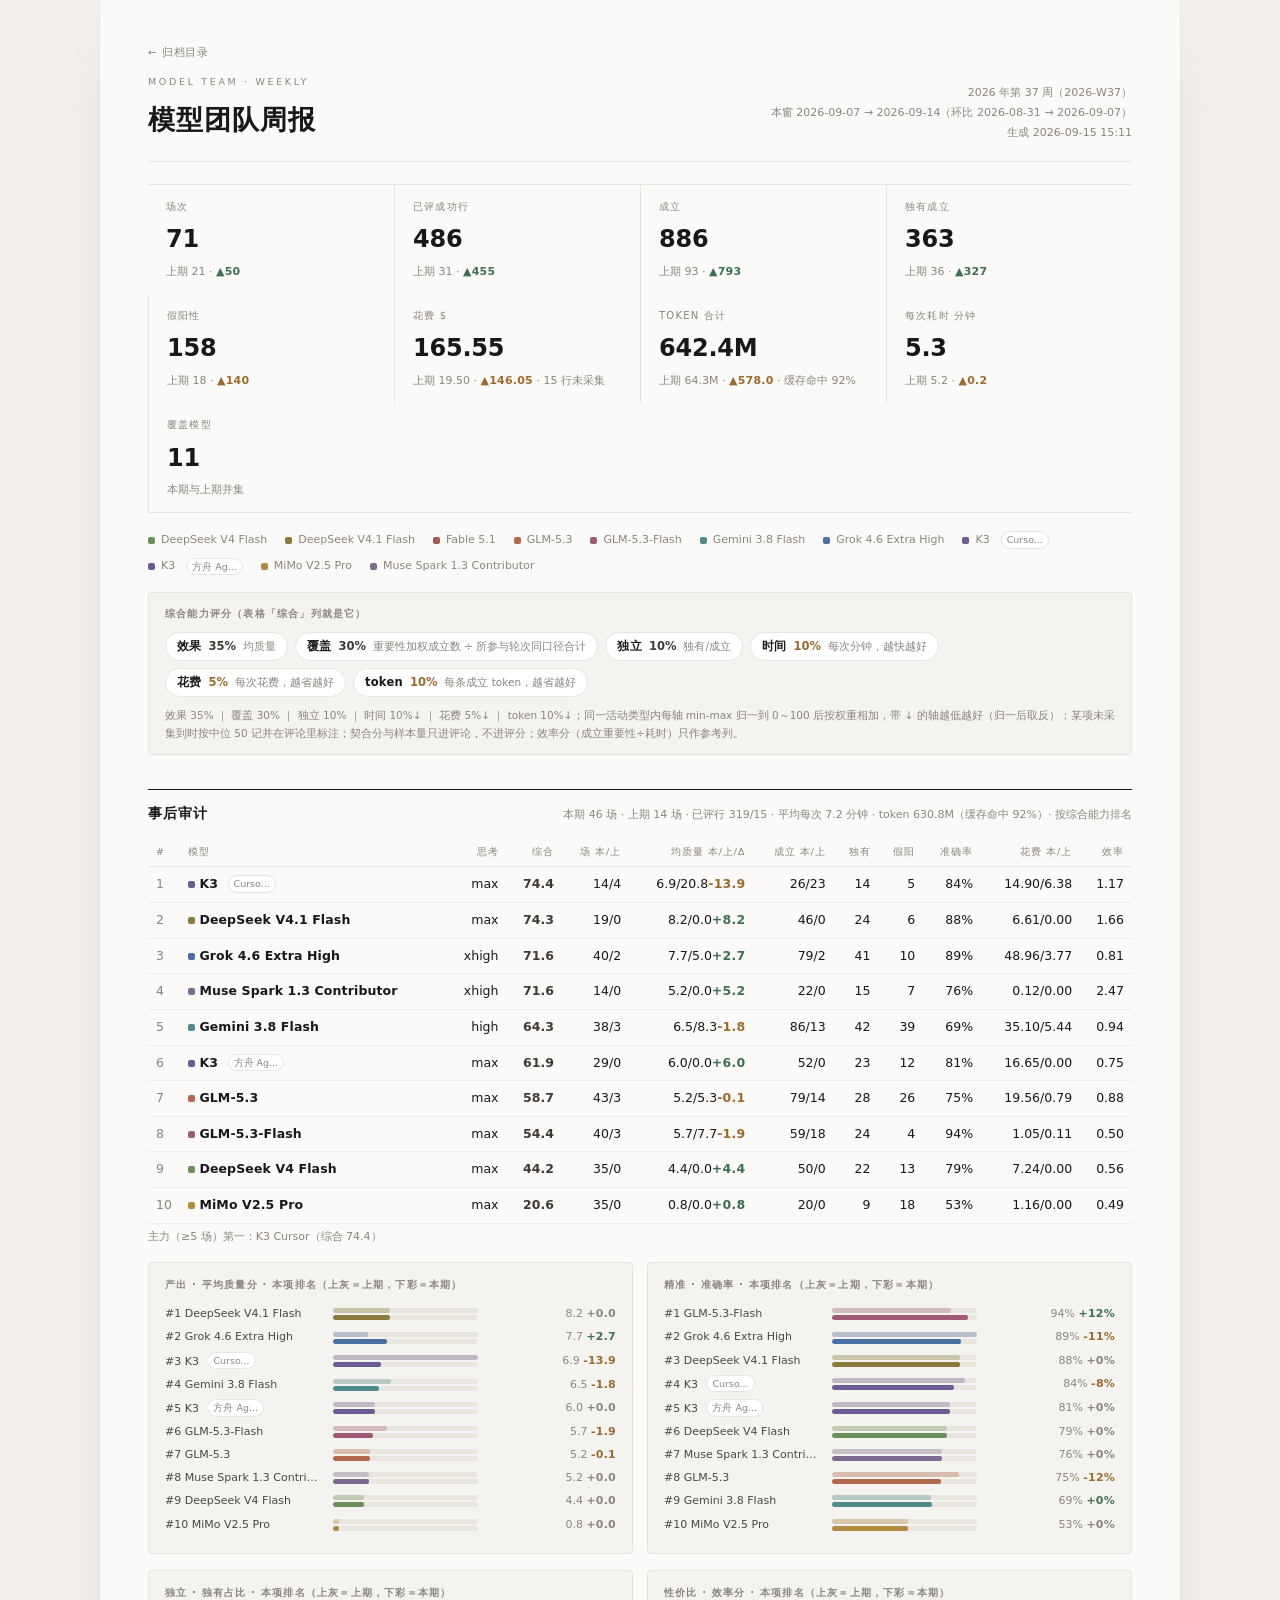
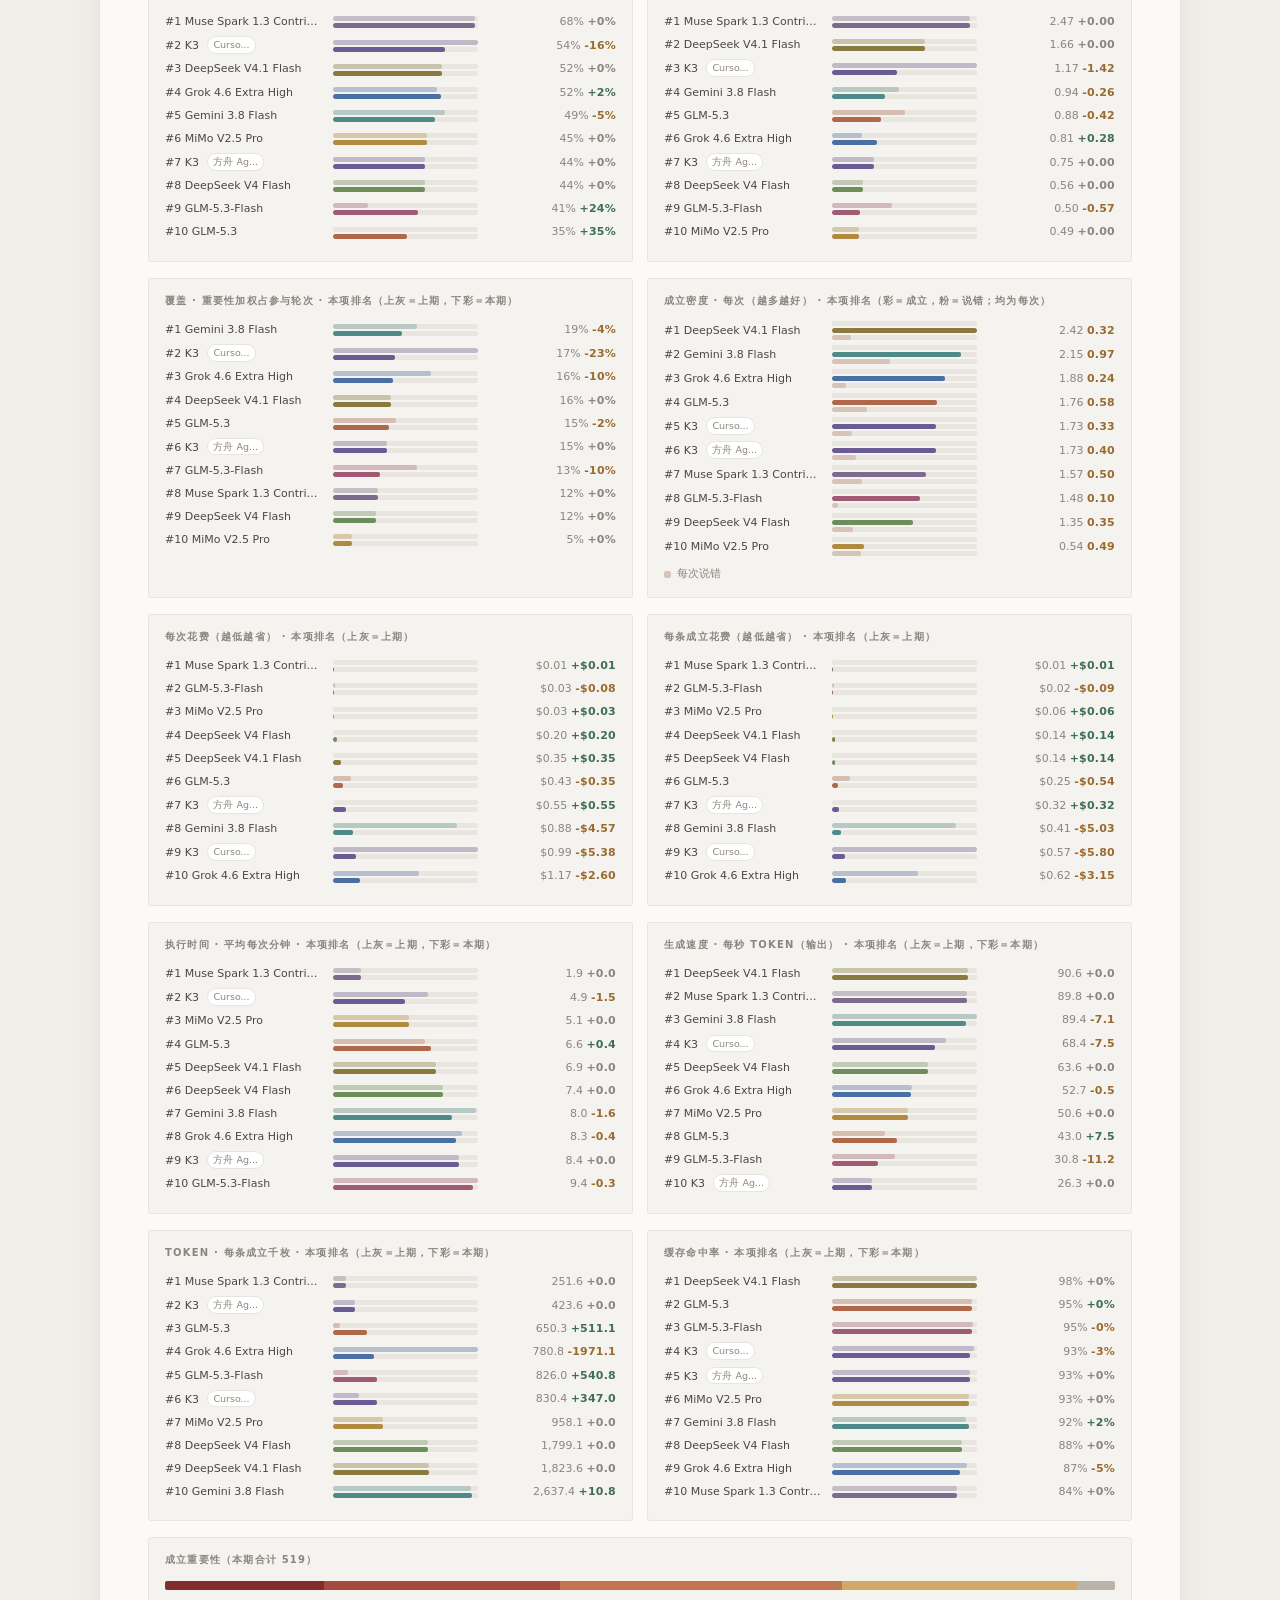
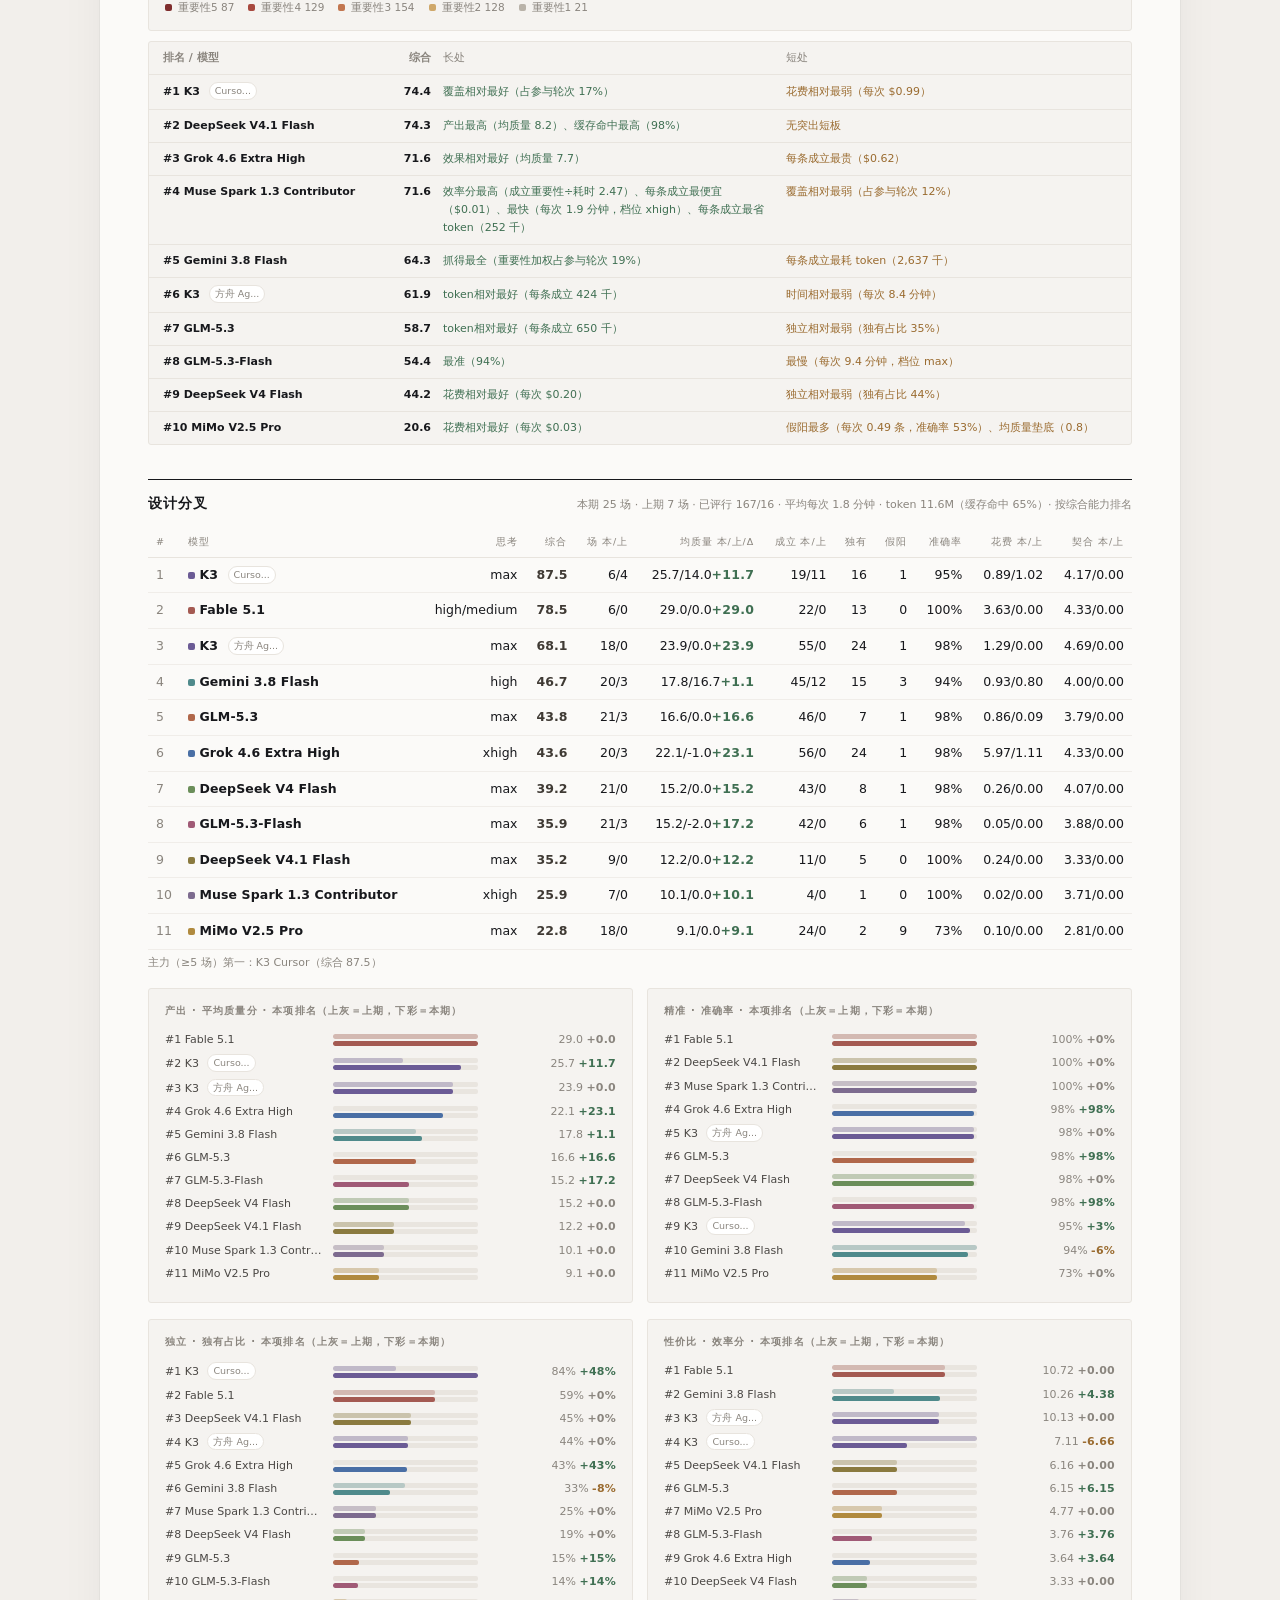
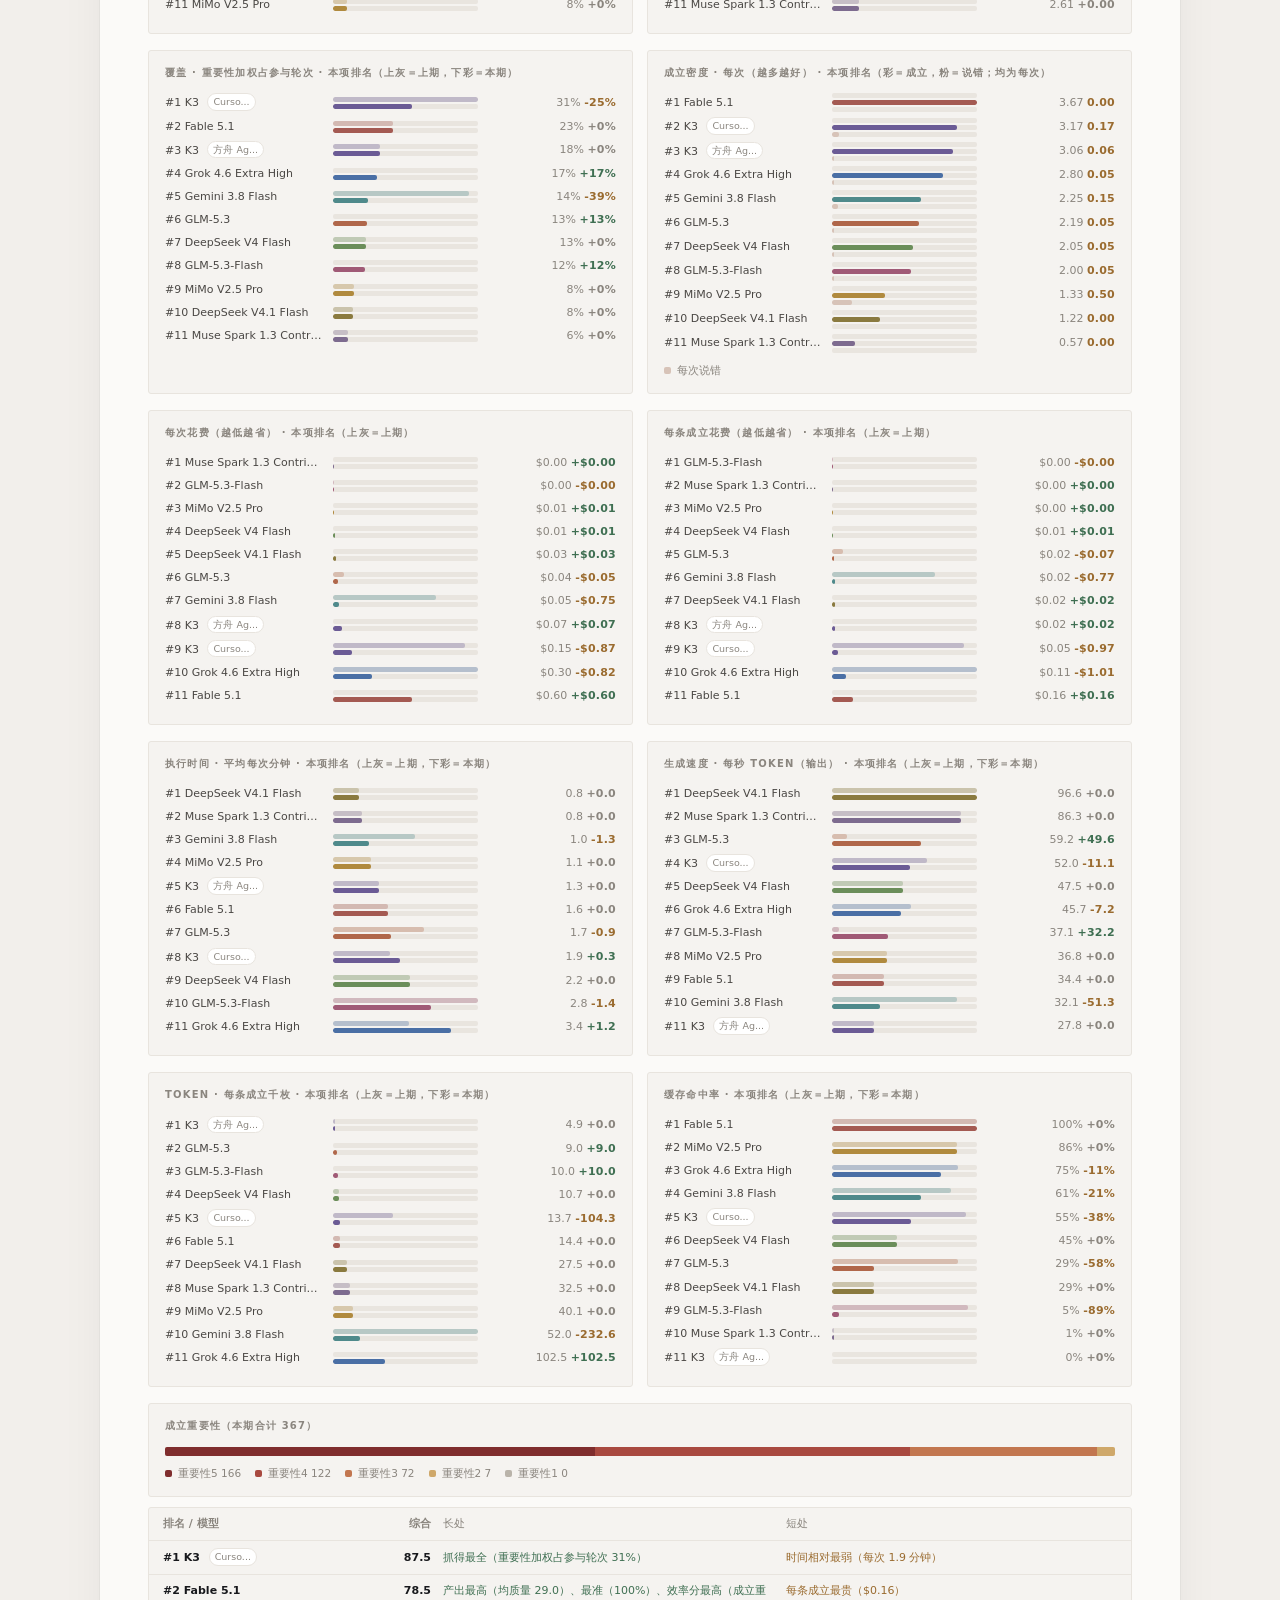
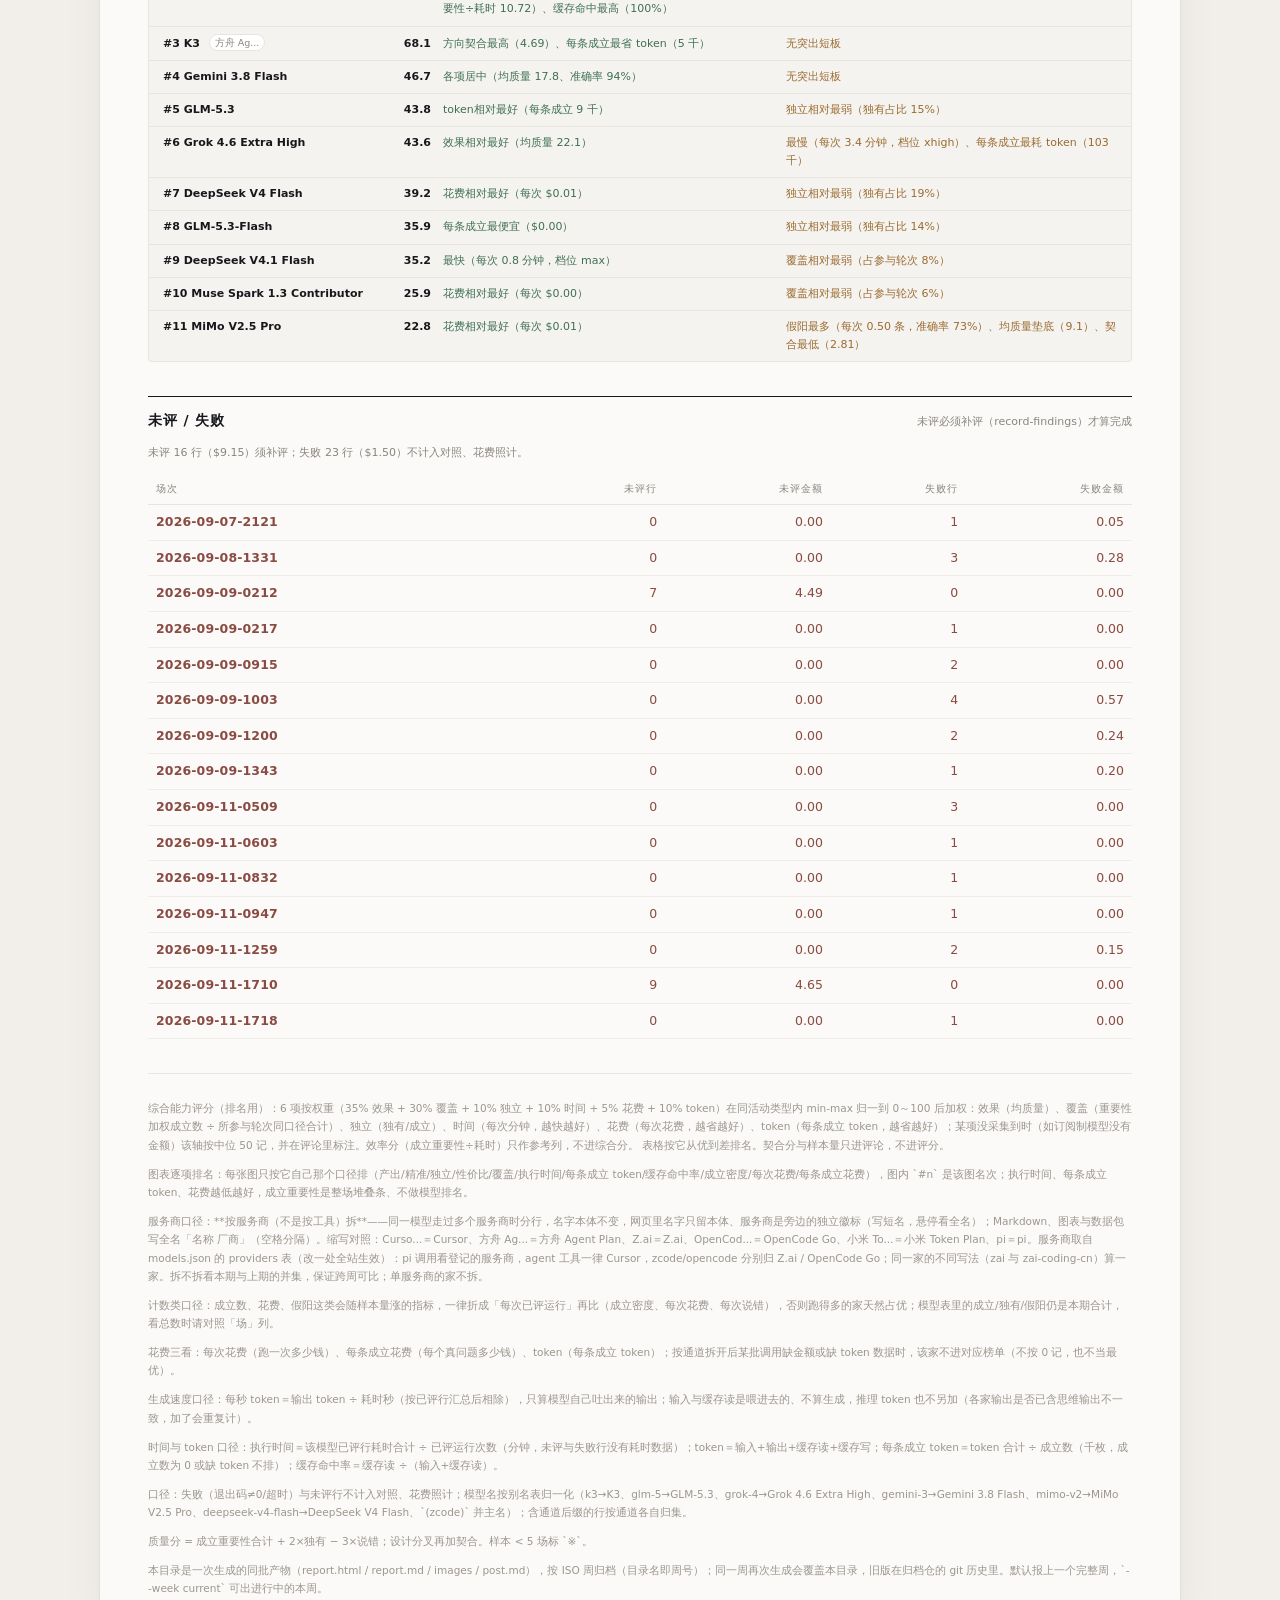
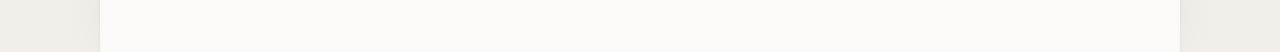
==== commit 7a4d0592: "周报 W37/W38：模型+服务商改空格分隔，去掉 @（报告/md/配图/发帖稿）" ====
--- a/weekly/2026-W37/report.html
+++ b/weekly/2026-W37/report.html
@@ -9,7 +9,7 @@
 <body>
 <div id="app"></div>
 <noscript><p style="padding:24px">这份周报靠 JavaScript 渲染，请在浏览器打开；纯文本版见同目录 <code>report.md</code>。</p></noscript>
-<script id="report-data" type="application/json">{"week":{"label":"2026 年第 37 周","stamp":"2026-W37","window":["2026-09-07","2026-09-14"],"prev":["2026-08-31","2026-09-07"],"generated_at":"2026-09-15 14:54","partial":false,"title":"模型团队周报 2026-W37（2026-09-07 → 2026-09-14）"},"head":{"back":{"href":"../../index.html","text":"← 归档目录"},"kicker":"MODEL TEAM · WEEKLY","h1":"模型团队周报","meta":["2026 年第 37 周（2026-W37）","本窗 2026-09-07 → 2026-09-14（环比 2026-08-31 → 2026-09-07）","生成 2026-09-15 14:54"]},"kpis":[{"label":"场次","value":"71","prefix":"上期 21 · ","delta":{"text":"▲50","cls":"up"}},{"label":"已评成功行","value":"486","prefix":"上期 31 · ","delta":{"text":"▲455","cls":"up"}},{"label":"成立","value":"886","prefix":"上期 93 · ","delta":{"text":"▲793","cls":"up"}},{"label":"独有成立","value":"363","prefix":"上期 36 · ","delta":{"text":"▲327","cls":"up"}},{"label":"假阳性","value":"158","prefix":"上期 18 · ","delta":{"text":"▲140","cls":"down"}},{"label":"花费 $","value":"165.55","prefix":"上期 19.50 · ","delta":{"text":"▲146.05","cls":"down"},"suffix":" · 15 行未采集"},{"label":"token 合计","value":"642.4M","prefix":"上期 64.3M · ","delta":{"text":"▲578.0","cls":"down"},"suffix":" · 缓存命中 92%"},{"label":"每次耗时 分钟","value":"5.3","prefix":"上期 5.2 · ","delta":{"text":"▲0.2","cls":"down"}},{"label":"覆盖模型","value":"11","prefix":"本期与上期并集","delta":null}],"legend":[{"name":"DeepSeek V4 Flash","tone":"#6b8e5a","badge":null},{"name":"DeepSeek V4.1 Flash","tone":"#8a7a3f","badge":null},{"name":"Fable 5.1","tone":"#a45a52","badge":null},{"name":"GLM-5.3","tone":"#b0674a","badge":null},{"name":"GLM-5.3-Flash","tone":"#a05a76","badge":null},{"name":"Gemini 3.8 Flash","tone":"#4f8a8b","badge":null},{"name":"Grok 4.6 Extra High","tone":"#4a6fa5","badge":null},{"name":"K3","tone":"#6b5b95","badge":{"text":"Curso...","title":"Cursor"}},{"name":"K3","tone":"#6b5b95","badge":{"text":"方舟 Ag...","title":"方舟 Agent Plan"}},{"name":"MiMo V2.5 Pro","tone":"#b08a3e","badge":null},{"name":"Muse Spark 1.3 Contributor","tone":"#7d6b8f","badge":null}],"formula":{"title":"综合能力评分（表格「综合」列就是它）","axes":[{"name":"效果","share":"35%","desc":"均质量","low":false},{"name":"覆盖","share":"30%","desc":"重要性加权成立数 ÷ 所参与轮次同口径合计","low":false},{"name":"独立","share":"10%","desc":"独有/成立","low":false},{"name":"时间","share":"10%","desc":"每次分钟，越快越好","low":true},{"name":"花费","share":"5%","desc":"每次花费，越省越好","low":true},{"name":"token","share":"10%","desc":"每条成立 token，越省越好","low":true}],"weights_line":"效果 35% ｜ 覆盖 30% ｜ 独立 10% ｜ 时间 10%↓ ｜ 花费 5%↓ ｜ token 10%↓","note":"效果 35% ｜ 覆盖 30% ｜ 独立 10% ｜ 时间 10%↓ ｜ 花费 5%↓ ｜ token 10%↓；同一活动类型内每轴 min-max 归一到 0～100 后按权重相加，带 ↓ 的轴越低越好（归一后取反）；某项未采集到时按中位 50 记并在评论里标注；契合分与样本量只进评论，不进评分；效率分（成立重要性÷耗时）只作参考列。"},"kinds":[{"title":"事后审计","meta":"本期 46 场 · 上期 14 场 · 已评行 319/15 · 平均每次 7.2 分钟 · token 630.8M（缓存命中 92%）· 按综合能力排名","table":{"head":[{"text":"#"},{"text":"模型","left":true},{"text":"思考"},{"text":"综合"},{"text":"场 本/上"},{"text":"均质量 本/上/Δ"},{"text":"成立 本/上"},{"text":"独有"},{"text":"假阳"},{"text":"准确率"},{"text":"花费 本/上"},{"text":"效率"}],"rows":[{"rank":"1","name":"K3","dot":"#6b5b95","badge":{"text":"Curso...","title":"Cursor"},"cells":[{"text":"max"},{"text":"74.4","cls":"score"},{"text":"14/4"},{"text":"6.9/20.8","delta":{"text":"-13.9","cls":"down"}},{"text":"26/23"},{"text":"14"},{"text":"5"},{"text":"84%"},{"text":"14.90/6.38"},{"text":"1.17"}]},{"rank":"2","name":"DeepSeek V4.1 Flash","dot":"#8a7a3f","badge":null,"cells":[{"text":"max"},{"text":"74.3","cls":"score"},{"text":"19/0"},{"text":"8.2/0.0","delta":{"text":"+8.2","cls":"up"}},{"text":"46/0"},{"text":"24"},{"text":"6"},{"text":"88%"},{"text":"6.61/0.00"},{"text":"1.66"}]},{"rank":"3","name":"Grok 4.6 Extra High","dot":"#4a6fa5","badge":null,"cells":[{"text":"xhigh"},{"text":"71.6","cls":"score"},{"text":"40/2"},{"text":"7.7/5.0","delta":{"text":"+2.7","cls":"up"}},{"text":"79/2"},{"text":"41"},{"text":"10"},{"text":"89%"},{"text":"48.96/3.77"},{"text":"0.81"}]},{"rank":"4","name":"Muse Spark 1.3 Contributor","dot":"#7d6b8f","badge":null,"cells":[{"text":"xhigh"},{"text":"71.6","cls":"score"},{"text":"14/0"},{"text":"5.2/0.0","delta":{"text":"+5.2","cls":"up"}},{"text":"22/0"},{"text":"15"},{"text":"7"},{"text":"76%"},{"text":"0.12/0.00"},{"text":"2.47"}]},{"rank":"5","name":"Gemini 3.8 Flash","dot":"#4f8a8b","badge":null,"cells":[{"text":"high"},{"text":"64.3","cls":"score"},{"text":"38/3"},{"text":"6.5/8.3","delta":{"text":"-1.8","cls":"down"}},{"text":"86/13"},{"text":"42"},{"text":"39"},{"text":"69%"},{"text":"35.10/5.44"},{"text":"0.94"}]},{"rank":"6","name":"K3","dot":"#6b5b95","badge":{"text":"方舟 Ag...","title":"方舟 Agent Plan"},"cells":[{"text":"max"},{"text":"61.9","cls":"score"},{"text":"29/0"},{"text":"6.0/0.0","delta":{"text":"+6.0","cls":"up"}},{"text":"52/0"},{"text":"23"},{"text":"12"},{"text":"81%"},{"text":"16.65/0.00"},{"text":"0.75"}]},{"rank":"7","name":"GLM-5.3","dot":"#b0674a","badge":null,"cells":[{"text":"max"},{"text":"58.7","cls":"score"},{"text":"43/3"},{"text":"5.2/5.3","delta":{"text":"-0.1","cls":"down"}},{"text":"79/14"},{"text":"28"},{"text":"26"},{"text":"75%"},{"text":"19.56/0.79"},{"text":"0.88"}]},{"rank":"8","name":"GLM-5.3-Flash","dot":"#a05a76","badge":null,"cells":[{"text":"max"},{"text":"54.4","cls":"score"},{"text":"40/3"},{"text":"5.7/7.7","delta":{"text":"-1.9","cls":"down"}},{"text":"59/18"},{"text":"24"},{"text":"4"},{"text":"94%"},{"text":"1.05/0.11"},{"text":"0.50"}]},{"rank":"9","name":"DeepSeek V4 Flash","dot":"#6b8e5a","badge":null,"cells":[{"text":"max"},{"text":"44.2","cls":"score"},{"text":"35/0"},{"text":"4.4/0.0","delta":{"text":"+4.4","cls":"up"}},{"text":"50/0"},{"text":"22"},{"text":"13"},{"text":"79%"},{"text":"7.24/0.00"},{"text":"0.56"}]},{"rank":"10","name":"MiMo V2.5 Pro","dot":"#b08a3e","badge":null,"cells":[{"text":"max"},{"text":"20.6","cls":"score"},{"text":"35/0"},{"text":"0.8/0.0","delta":{"text":"+0.8","cls":"up"}},{"text":"20/0"},{"text":"9"},{"text":"18"},{"text":"53%"},{"text":"1.16/0.00"},{"text":"0.49"}]}],"note":"主力（≥5 场）第一：K3@Cursor（综合 74.4）"},"panels":[[{"title":"产出 · 平均质量分 · 本项排名（上灰＝上期，下彩＝本期）","rows":[{"label":"#1 DeepSeek V4.1 Flash","badge":null,"tone":"#8a7a3f","was_pct":39.6,"now_pct":39.6,"value":"8.2","delta":{"text":"+0.0","cls":"flat"}},{"label":"#2 Grok 4.6 Extra High","badge":null,"tone":"#4a6fa5","was_pct":24.1,"now_pct":36.9,"value":"7.7","delta":{"text":"+2.7","cls":"up"}},{"label":"#3 K3","badge":{"text":"Curso...","title":"Cursor"},"tone":"#6b5b95","was_pct":100,"now_pct":33.1,"value":"6.9","delta":{"text":"-13.9","cls":"down"}},{"label":"#4 Gemini 3.8 Flash","badge":null,"tone":"#4f8a8b","was_pct":40.2,"now_pct":31.6,"value":"6.5","delta":{"text":"-1.8","cls":"down"}},{"label":"#5 K3","badge":{"text":"方舟 Ag...","title":"方舟 Agent Plan"},"tone":"#6b5b95","was_pct":28.9,"now_pct":28.9,"value":"6.0","delta":{"text":"+0.0","cls":"flat"}},{"label":"#6 GLM-5.3-Flash","badge":null,"tone":"#a05a76","was_pct":36.9,"now_pct":27.6,"value":"5.7","delta":{"text":"-1.9","cls":"down"}},{"label":"#7 GLM-5.3","badge":null,"tone":"#b0674a","was_pct":25.7,"now_pct":25.3,"value":"5.2","delta":{"text":"-0.1","cls":"down"}},{"label":"#8 Muse Spark 1.3 Contributor","badge":null,"tone":"#7d6b8f","was_pct":25.1,"now_pct":25.1,"value":"5.2","delta":{"text":"+0.0","cls":"flat"}},{"label":"#9 DeepSeek V4 Flash","badge":null,"tone":"#6b8e5a","was_pct":21.1,"now_pct":21.1,"value":"4.4","delta":{"text":"+0.0","cls":"flat"}},{"label":"#10 MiMo V2.5 Pro","badge":null,"tone":"#b08a3e","was_pct":4,"now_pct":4,"value":"0.8","delta":{"text":"+0.0","cls":"flat"}}]},{"title":"精准 · 准确率 · 本项排名（上灰＝上期，下彩＝本期）","rows":[{"label":"#1 GLM-5.3-Flash","badge":null,"tone":"#a05a76","was_pct":81.8,"now_pct":93.7,"value":"94%","delta":{"text":"+12%","cls":"up"}},{"label":"#2 Grok 4.6 Extra High","badge":null,"tone":"#4a6fa5","was_pct":100,"now_pct":88.8,"value":"89%","delta":{"text":"-11%","cls":"down"}},{"label":"#3 DeepSeek V4.1 Flash","badge":null,"tone":"#8a7a3f","was_pct":88.5,"now_pct":88.5,"value":"88%","delta":{"text":"+0%","cls":"flat"}},{"label":"#4 K3","badge":{"text":"Curso...","title":"Cursor"},"tone":"#6b5b95","was_pct":92,"now_pct":83.9,"value":"84%","delta":{"text":"-8%","cls":"down"}},{"label":"#5 K3","badge":{"text":"方舟 Ag...","title":"方舟 Agent Plan"},"tone":"#6b5b95","was_pct":81.2,"now_pct":81.2,"value":"81%","delta":{"text":"+0%","cls":"flat"}},{"label":"#6 DeepSeek V4 Flash","badge":null,"tone":"#6b8e5a","was_pct":79.4,"now_pct":79.4,"value":"79%","delta":{"text":"+0%","cls":"flat"}},{"label":"#7 Muse Spark 1.3 Contributor","badge":null,"tone":"#7d6b8f","was_pct":75.9,"now_pct":75.9,"value":"76%","delta":{"text":"+0%","cls":"flat"}},{"label":"#8 GLM-5.3","badge":null,"tone":"#b0674a","was_pct":87.5,"now_pct":75.2,"value":"75%","delta":{"text":"-12%","cls":"down"}},{"label":"#9 Gemini 3.8 Flash","badge":null,"tone":"#4f8a8b","was_pct":68.4,"now_pct":68.8,"value":"69%","delta":{"text":"+0%","cls":"up"}},{"label":"#10 MiMo V2.5 Pro","badge":null,"tone":"#b08a3e","was_pct":52.6,"now_pct":52.6,"value":"53%","delta":{"text":"+0%","cls":"flat"}}]}],[{"title":"独立 · 独有占比 · 本项排名（上灰＝上期，下彩＝本期）","rows":[{"label":"#1 Muse Spark 1.3 Contributor","badge":null,"tone":"#7d6b8f","was_pct":98,"now_pct":98,"value":"68%","delta":{"text":"+0%","cls":"flat"}},{"label":"#2 K3","badge":{"text":"Curso...","title":"Cursor"},"tone":"#6b5b95","was_pct":100,"now_pct":77.4,"value":"54%","delta":{"text":"-16%","cls":"down"}},{"label":"#3 DeepSeek V4.1 Flash","badge":null,"tone":"#8a7a3f","was_pct":75,"now_pct":75,"value":"52%","delta":{"text":"+0%","cls":"flat"}},{"label":"#4 Grok 4.6 Extra High","badge":null,"tone":"#4a6fa5","was_pct":71.9,"now_pct":74.6,"value":"52%","delta":{"text":"+2%","cls":"up"}},{"label":"#5 Gemini 3.8 Flash","badge":null,"tone":"#4f8a8b","was_pct":77.4,"now_pct":70.2,"value":"49%","delta":{"text":"-5%","cls":"down"}},{"label":"#6 MiMo V2.5 Pro","badge":null,"tone":"#b08a3e","was_pct":64.7,"now_pct":64.7,"value":"45%","delta":{"text":"+0%","cls":"flat"}},{"label":"#7 K3","badge":{"text":"方舟 Ag...","title":"方舟 Agent Plan"},"tone":"#6b5b95","was_pct":63.6,"now_pct":63.6,"value":"44%","delta":{"text":"+0%","cls":"flat"}},{"label":"#8 DeepSeek V4 Flash","badge":null,"tone":"#6b8e5a","was_pct":63.3,"now_pct":63.3,"value":"44%","delta":{"text":"+0%","cls":"flat"}},{"label":"#9 GLM-5.3-Flash","badge":null,"tone":"#a05a76","was_pct":24,"now_pct":58.5,"value":"41%","delta":{"text":"+24%","cls":"up"}},{"label":"#10 GLM-5.3","badge":null,"tone":"#b0674a","was_pct":0,"now_pct":50.9,"value":"35%","delta":{"text":"+35%","cls":"up"}}]},{"title":"性价比 · 效率分 · 本项排名（上灰＝上期，下彩＝本期）","rows":[{"label":"#1 Muse Spark 1.3 Contributor","badge":null,"tone":"#7d6b8f","was_pct":95,"now_pct":95,"value":"2.47","delta":{"text":"+0.00","cls":"flat"}},{"label":"#2 DeepSeek V4.1 Flash","badge":null,"tone":"#8a7a3f","was_pct":64.1,"now_pct":64.1,"value":"1.66","delta":{"text":"+0.00","cls":"flat"}},{"label":"#3 K3","badge":{"text":"Curso...","title":"Cursor"},"tone":"#6b5b95","was_pct":100,"now_pct":45.1,"value":"1.17","delta":{"text":"-1.42","cls":"down"}},{"label":"#4 Gemini 3.8 Flash","badge":null,"tone":"#4f8a8b","was_pct":46.2,"now_pct":36.3,"value":"0.94","delta":{"text":"-0.26","cls":"down"}},{"label":"#5 GLM-5.3","badge":null,"tone":"#b0674a","was_pct":50.2,"now_pct":34,"value":"0.88","delta":{"text":"-0.42","cls":"down"}},{"label":"#6 Grok 4.6 Extra High","badge":null,"tone":"#4a6fa5","was_pct":20.6,"now_pct":31.3,"value":"0.81","delta":{"text":"+0.28","cls":"up"}},{"label":"#7 K3","badge":{"text":"方舟 Ag...","title":"方舟 Agent Plan"},"tone":"#6b5b95","was_pct":29.1,"now_pct":29.1,"value":"0.75","delta":{"text":"+0.00","cls":"flat"}},{"label":"#8 DeepSeek V4 Flash","badge":null,"tone":"#6b8e5a","was_pct":21.7,"now_pct":21.7,"value":"0.56","delta":{"text":"+0.00","cls":"flat"}},{"label":"#9 GLM-5.3-Flash","badge":null,"tone":"#a05a76","was_pct":41.5,"now_pct":19.3,"value":"0.50","delta":{"text":"-0.57","cls":"down"}},{"label":"#10 MiMo V2.5 Pro","badge":null,"tone":"#b08a3e","was_pct":18.9,"now_pct":18.9,"value":"0.49","delta":{"text":"+0.00","cls":"flat"}}]}],[{"title":"覆盖 · 重要性加权占参与轮次 · 本项排名（上灰＝上期，下彩＝本期）","rows":[{"label":"#1 Gemini 3.8 Flash","badge":null,"tone":"#4f8a8b","was_pct":57.6,"now_pct":47.4,"value":"19%","delta":{"text":"-4%","cls":"down"}},{"label":"#2 K3","badge":{"text":"Curso...","title":"Cursor"},"tone":"#6b5b95","was_pct":100,"now_pct":42.6,"value":"17%","delta":{"text":"-23%","cls":"down"}},{"label":"#3 Grok 4.6 Extra High","badge":null,"tone":"#4a6fa5","was_pct":67.8,"now_pct":41.5,"value":"16%","delta":{"text":"-10%","cls":"down"}},{"label":"#4 DeepSeek V4.1 Flash","badge":null,"tone":"#8a7a3f","was_pct":40.3,"now_pct":40.3,"value":"16%","delta":{"text":"+0%","cls":"flat"}},{"label":"#5 GLM-5.3","badge":null,"tone":"#b0674a","was_pct":43.7,"now_pct":38.8,"value":"15%","delta":{"text":"-2%","cls":"down"}},{"label":"#6 K3","badge":{"text":"方舟 Ag...","title":"方舟 Agent Plan"},"tone":"#6b5b95","was_pct":37.5,"now_pct":37.5,"value":"15%","delta":{"text":"+0%","cls":"flat"}},{"label":"#7 GLM-5.3-Flash","badge":null,"tone":"#a05a76","was_pct":57.6,"now_pct":32.5,"value":"13%","delta":{"text":"-10%","cls":"down"}},{"label":"#8 Muse Spark 1.3 Contributor","badge":null,"tone":"#7d6b8f","was_pct":31,"now_pct":31,"value":"12%","delta":{"text":"+0%","cls":"flat"}},{"label":"#9 DeepSeek V4 Flash","badge":null,"tone":"#6b8e5a","was_pct":29.4,"now_pct":29.4,"value":"12%","delta":{"text":"+0%","cls":"flat"}},{"label":"#10 MiMo V2.5 Pro","badge":null,"tone":"#b08a3e","was_pct":12.8,"now_pct":12.8,"value":"5%","delta":{"text":"+0%","cls":"flat"}}]},{"title":"成立密度 · 每次（越多越好） · 本项排名（彩＝成立，粉＝说错；均为每次）","rows":[{"label":"#1 DeepSeek V4.1 Flash","badge":null,"tone":"#8a7a3f","was_pct":0,"now_pct":100,"value":"2.42","bad_pct":13,"bad_text":"0.32"},{"label":"#2 Gemini 3.8 Flash","badge":null,"tone":"#4f8a8b","was_pct":0,"now_pct":88.8,"value":"2.15","bad_pct":40.3,"bad_text":"0.97"},{"label":"#3 Grok 4.6 Extra High","badge":null,"tone":"#4a6fa5","was_pct":0,"now_pct":77.7,"value":"1.88","bad_pct":9.8,"bad_text":"0.24"},{"label":"#4 GLM-5.3","badge":null,"tone":"#b0674a","was_pct":0,"now_pct":72.5,"value":"1.76","bad_pct":23.9,"bad_text":"0.58"},{"label":"#5 K3","badge":{"text":"Curso...","title":"Cursor"},"tone":"#6b5b95","was_pct":0,"now_pct":71.6,"value":"1.73","bad_pct":13.8,"bad_text":"0.33"},{"label":"#6 K3","badge":{"text":"方舟 Ag...","title":"方舟 Agent Plan"},"tone":"#6b5b95","was_pct":0,"now_pct":71.6,"value":"1.73","bad_pct":16.5,"bad_text":"0.40"},{"label":"#7 Muse Spark 1.3 Contributor","badge":null,"tone":"#7d6b8f","was_pct":0,"now_pct":64.9,"value":"1.57","bad_pct":20.7,"bad_text":"0.50"},{"label":"#8 GLM-5.3-Flash","badge":null,"tone":"#a05a76","was_pct":0,"now_pct":60.9,"value":"1.48","bad_pct":4.1,"bad_text":"0.10"},{"label":"#9 DeepSeek V4 Flash","badge":null,"tone":"#6b8e5a","was_pct":0,"now_pct":55.8,"value":"1.35","bad_pct":14.5,"bad_text":"0.35"},{"label":"#10 MiMo V2.5 Pro","badge":null,"tone":"#b08a3e","was_pct":0,"now_pct":22.3,"value":"0.54","bad_pct":20.1,"bad_text":"0.49"}],"legend":[{"text":"每次说错","tone":"#d7c3b8"}]}],[{"title":"每次花费（越低越省） · 本项排名（上灰＝上期）","rows":[{"label":"#1 Muse Spark 1.3 Contributor","badge":null,"tone":"#7d6b8f","was_pct":0,"now_pct":0.1,"value":"$0.01","delta":{"text":"+$0.01","cls":"up"}},{"label":"#2 GLM-5.3-Flash","badge":null,"tone":"#a05a76","was_pct":1.7,"now_pct":0.4,"value":"$0.03","delta":{"text":"-$0.08","cls":"down"}},{"label":"#3 MiMo V2.5 Pro","badge":null,"tone":"#b08a3e","was_pct":0,"now_pct":0.5,"value":"$0.03","delta":{"text":"+$0.03","cls":"up"}},{"label":"#4 DeepSeek V4 Flash","badge":null,"tone":"#6b8e5a","was_pct":0,"now_pct":3.1,"value":"$0.20","delta":{"text":"+$0.20","cls":"up"}},{"label":"#5 DeepSeek V4.1 Flash","badge":null,"tone":"#8a7a3f","was_pct":0,"now_pct":5.5,"value":"$0.35","delta":{"text":"+$0.35","cls":"up"}},{"label":"#6 GLM-5.3","badge":null,"tone":"#b0674a","was_pct":12.3,"now_pct":6.8,"value":"$0.43","delta":{"text":"-$0.35","cls":"down"}},{"label":"#7 K3","badge":{"text":"方舟 Ag...","title":"方舟 Agent Plan"},"tone":"#6b5b95","was_pct":0,"now_pct":8.7,"value":"$0.55","delta":{"text":"+$0.55","cls":"up"}},{"label":"#8 Gemini 3.8 Flash","badge":null,"tone":"#4f8a8b","was_pct":85.4,"now_pct":13.8,"value":"$0.88","delta":{"text":"-$4.57","cls":"down"}},{"label":"#9 K3","badge":{"text":"Curso...","title":"Cursor"},"tone":"#6b5b95","was_pct":100,"now_pct":15.6,"value":"$0.99","delta":{"text":"-$5.38","cls":"down"}},{"label":"#10 Grok 4.6 Extra High","badge":null,"tone":"#4a6fa5","was_pct":59.1,"now_pct":18.3,"value":"$1.17","delta":{"text":"-$2.60","cls":"down"}}]},{"title":"每条成立花费（越低越省） · 本项排名（上灰＝上期）","rows":[{"label":"#1 Muse Spark 1.3 Contributor","badge":null,"tone":"#7d6b8f","was_pct":0,"now_pct":0.1,"value":"$0.01","delta":{"text":"+$0.01","cls":"up"}},{"label":"#2 GLM-5.3-Flash","badge":null,"tone":"#a05a76","was_pct":1.7,"now_pct":0.3,"value":"$0.02","delta":{"text":"-$0.09","cls":"down"}},{"label":"#3 MiMo V2.5 Pro","badge":null,"tone":"#b08a3e","was_pct":0,"now_pct":0.9,"value":"$0.06","delta":{"text":"+$0.06","cls":"up"}},{"label":"#4 DeepSeek V4.1 Flash","badge":null,"tone":"#8a7a3f","was_pct":0,"now_pct":2.3,"value":"$0.14","delta":{"text":"+$0.14","cls":"up"}},{"label":"#5 DeepSeek V4 Flash","badge":null,"tone":"#6b8e5a","was_pct":0,"now_pct":2.3,"value":"$0.14","delta":{"text":"+$0.14","cls":"up"}},{"label":"#6 GLM-5.3","badge":null,"tone":"#b0674a","was_pct":12.3,"now_pct":3.9,"value":"$0.25","delta":{"text":"-$0.54","cls":"down"}},{"label":"#7 K3","badge":{"text":"方舟 Ag...","title":"方舟 Agent Plan"},"tone":"#6b5b95","was_pct":0,"now_pct":5,"value":"$0.32","delta":{"text":"+$0.32","cls":"up"}},{"label":"#8 Gemini 3.8 Flash","badge":null,"tone":"#4f8a8b","was_pct":85.4,"now_pct":6.4,"value":"$0.41","delta":{"text":"-$5.03","cls":"down"}},{"label":"#9 K3","badge":{"text":"Curso...","title":"Cursor"},"tone":"#6b5b95","was_pct":100,"now_pct":9,"value":"$0.57","delta":{"text":"-$5.80","cls":"down"}},{"label":"#10 Grok 4.6 Extra High","badge":null,"tone":"#4a6fa5","was_pct":59.1,"now_pct":9.7,"value":"$0.62","delta":{"text":"-$3.15","cls":"down"}}]}],[{"title":"执行时间 · 平均每次分钟 · 本项排名（上灰＝上期，下彩＝本期）","rows":[{"label":"#1 Muse Spark 1.3 Contributor","badge":null,"tone":"#7d6b8f","was_pct":19.6,"now_pct":19.6,"value":"1.9","delta":{"text":"+0.0","cls":"flat"}},{"label":"#2 K3","badge":{"text":"Curso...","title":"Cursor"},"tone":"#6b5b95","was_pct":65.4,"now_pct":49.9,"value":"4.9","delta":{"text":"-1.5","cls":"down"}},{"label":"#3 MiMo V2.5 Pro","badge":null,"tone":"#b08a3e","was_pct":52.5,"now_pct":52.5,"value":"5.1","delta":{"text":"+0.0","cls":"flat"}},{"label":"#4 GLM-5.3","badge":null,"tone":"#b0674a","was_pct":63.4,"now_pct":67.8,"value":"6.6","delta":{"text":"+0.4","cls":"up"}},{"label":"#5 DeepSeek V4.1 Flash","badge":null,"tone":"#8a7a3f","was_pct":70.7,"now_pct":70.7,"value":"6.9","delta":{"text":"+0.0","cls":"flat"}},{"label":"#6 DeepSeek V4 Flash","badge":null,"tone":"#6b8e5a","was_pct":75.9,"now_pct":75.9,"value":"7.4","delta":{"text":"+0.0","cls":"flat"}},{"label":"#7 Gemini 3.8 Flash","badge":null,"tone":"#4f8a8b","was_pct":98.8,"now_pct":82.1,"value":"8.0","delta":{"text":"-1.6","cls":"down"}},{"label":"#8 Grok 4.6 Extra High","badge":null,"tone":"#4a6fa5","was_pct":89.3,"now_pct":84.9,"value":"8.3","delta":{"text":"-0.4","cls":"down"}},{"label":"#9 K3","badge":{"text":"方舟 Ag...","title":"方舟 Agent Plan"},"tone":"#6b5b95","was_pct":86.6,"now_pct":86.6,"value":"8.4","delta":{"text":"+0.0","cls":"flat"}},{"label":"#10 GLM-5.3-Flash","badge":null,"tone":"#a05a76","was_pct":100,"now_pct":96.6,"value":"9.4","delta":{"text":"-0.3","cls":"down"}}]},{"title":"生成速度 · 每秒 token（输出） · 本项排名（上灰＝上期，下彩＝本期）","rows":[{"label":"#1 DeepSeek V4.1 Flash","badge":null,"tone":"#8a7a3f","was_pct":93.9,"now_pct":93.9,"value":"90.6","delta":{"text":"+0.0","cls":"flat"}},{"label":"#2 Muse Spark 1.3 Contributor","badge":null,"tone":"#7d6b8f","was_pct":93,"now_pct":93,"value":"89.8","delta":{"text":"+0.0","cls":"flat"}},{"label":"#3 Gemini 3.8 Flash","badge":null,"tone":"#4f8a8b","was_pct":100,"now_pct":92.6,"value":"89.4","delta":{"text":"-7.1","cls":"down"}},{"label":"#4 K3","badge":{"text":"Curso...","title":"Cursor"},"tone":"#6b5b95","was_pct":78.6,"now_pct":70.9,"value":"68.4","delta":{"text":"-7.5","cls":"down"}},{"label":"#5 DeepSeek V4 Flash","badge":null,"tone":"#6b8e5a","was_pct":65.9,"now_pct":65.9,"value":"63.6","delta":{"text":"+0.0","cls":"flat"}},{"label":"#6 Grok 4.6 Extra High","badge":null,"tone":"#4a6fa5","was_pct":55.1,"now_pct":54.5,"value":"52.7","delta":{"text":"-0.5","cls":"down"}},{"label":"#7 MiMo V2.5 Pro","badge":null,"tone":"#b08a3e","was_pct":52.4,"now_pct":52.4,"value":"50.6","delta":{"text":"+0.0","cls":"flat"}},{"label":"#8 GLM-5.3","badge":null,"tone":"#b0674a","was_pct":36.8,"now_pct":44.5,"value":"43.0","delta":{"text":"+7.5","cls":"up"}},{"label":"#9 GLM-5.3-Flash","badge":null,"tone":"#a05a76","was_pct":43.5,"now_pct":31.9,"value":"30.8","delta":{"text":"-11.2","cls":"down"}},{"label":"#10 K3","badge":{"text":"方舟 Ag...","title":"方舟 Agent Plan"},"tone":"#6b5b95","was_pct":27.3,"now_pct":27.3,"value":"26.3","delta":{"text":"+0.0","cls":"flat"}}]}],[{"title":"Token · 每条成立千枚 · 本项排名（上灰＝上期，下彩＝本期）","rows":[{"label":"#1 Muse Spark 1.3 Contributor","badge":null,"tone":"#7d6b8f","was_pct":9.1,"now_pct":9.1,"value":"251.6","delta":{"text":"+0.0","cls":"flat"}},{"label":"#2 K3","badge":{"text":"方舟 Ag...","title":"方舟 Agent Plan"},"tone":"#6b5b95","was_pct":15.4,"now_pct":15.4,"value":"423.6","delta":{"text":"+0.0","cls":"flat"}},{"label":"#3 GLM-5.3","badge":null,"tone":"#b0674a","was_pct":5.1,"now_pct":23.6,"value":"650.3","delta":{"text":"+511.1","cls":"up"}},{"label":"#4 Grok 4.6 Extra High","badge":null,"tone":"#4a6fa5","was_pct":100,"now_pct":28.4,"value":"780.8","delta":{"text":"-1971.1","cls":"down"}},{"label":"#5 GLM-5.3-Flash","badge":null,"tone":"#a05a76","was_pct":10.4,"now_pct":30,"value":"826.0","delta":{"text":"+540.8","cls":"up"}},{"label":"#6 K3","badge":{"text":"Curso...","title":"Cursor"},"tone":"#6b5b95","was_pct":17.6,"now_pct":30.2,"value":"830.4","delta":{"text":"+347.0","cls":"up"}},{"label":"#7 MiMo V2.5 Pro","badge":null,"tone":"#b08a3e","was_pct":34.8,"now_pct":34.8,"value":"958.1","delta":{"text":"+0.0","cls":"flat"}},{"label":"#8 DeepSeek V4 Flash","badge":null,"tone":"#6b8e5a","was_pct":65.4,"now_pct":65.4,"value":"1,799.1","delta":{"text":"+0.0","cls":"flat"}},{"label":"#9 DeepSeek V4.1 Flash","badge":null,"tone":"#8a7a3f","was_pct":66.3,"now_pct":66.3,"value":"1,823.6","delta":{"text":"+0.0","cls":"flat"}},{"label":"#10 Gemini 3.8 Flash","badge":null,"tone":"#4f8a8b","was_pct":95.4,"now_pct":95.8,"value":"2,637.4","delta":{"text":"+10.8","cls":"up"}}]},{"title":"缓存命中率 · 本项排名（上灰＝上期，下彩＝本期）","rows":[{"label":"#1 DeepSeek V4.1 Flash","badge":null,"tone":"#8a7a3f","was_pct":100,"now_pct":100,"value":"98%","delta":{"text":"+0%","cls":"flat"}},{"label":"#2 GLM-5.3","badge":null,"tone":"#b0674a","was_pct":96.7,"now_pct":96.8,"value":"95%","delta":{"text":"+0%","cls":"up"}},{"label":"#3 GLM-5.3-Flash","badge":null,"tone":"#a05a76","was_pct":97.2,"now_pct":96.8,"value":"95%","delta":{"text":"-0%","cls":"down"}},{"label":"#4 K3","badge":{"text":"Curso...","title":"Cursor"},"tone":"#6b5b95","was_pct":97.6,"now_pct":95,"value":"93%","delta":{"text":"-3%","cls":"down"}},{"label":"#5 K3","badge":{"text":"方舟 Ag...","title":"方舟 Agent Plan"},"tone":"#6b5b95","was_pct":94.9,"now_pct":94.9,"value":"93%","delta":{"text":"+0%","cls":"flat"}},{"label":"#6 MiMo V2.5 Pro","badge":null,"tone":"#b08a3e","was_pct":94.6,"now_pct":94.6,"value":"93%","delta":{"text":"+0%","cls":"flat"}},{"label":"#7 Gemini 3.8 Flash","badge":null,"tone":"#4f8a8b","was_pct":92.1,"now_pct":94.2,"value":"92%","delta":{"text":"+2%","cls":"up"}},{"label":"#8 DeepSeek V4 Flash","badge":null,"tone":"#6b8e5a","was_pct":89.7,"now_pct":89.7,"value":"88%","delta":{"text":"+0%","cls":"flat"}},{"label":"#9 Grok 4.6 Extra High","badge":null,"tone":"#4a6fa5","was_pct":93.3,"now_pct":88.6,"value":"87%","delta":{"text":"-5%","cls":"down"}},{"label":"#10 Muse Spark 1.3 Contributor","badge":null,"tone":"#7d6b8f","was_pct":86.1,"now_pct":86.1,"value":"84%","delta":{"text":"+0%","cls":"flat"}}]}],[{"title":"成立重要性（本期合计 519）","wide":true,"segments":[{"pct":16.76,"tone":"#7f2d2d"},{"pct":24.86,"tone":"#a8493f"},{"pct":29.67,"tone":"#c2764f"},{"pct":24.66,"tone":"#cfa86a"},{"pct":4.05,"tone":"#b9b3a9"}],"legend":[{"text":"重要性5 87","tone":"#7f2d2d"},{"text":"重要性4 129","tone":"#a8493f"},{"text":"重要性3 154","tone":"#c2764f"},{"text":"重要性2 128","tone":"#cfa86a"},{"text":"重要性1 21","tone":"#b9b3a9"}]}]],"comments":{"head":["排名 / 模型","综合","长处","短处"],"rows":[{"rank":"#1 K3","badge":{"text":"Curso...","title":"Cursor"},"score":"74.4","pros":"覆盖相对最好（占参与轮次 17%）","cons":"花费相对最弱（每次 $0.99）"},{"rank":"#2 DeepSeek V4.1 Flash","badge":null,"score":"74.3","pros":"产出最高（均质量 8.2）、缓存命中最高（98%）","cons":"无突出短板"},{"rank":"#3 Grok 4.6 Extra High","badge":null,"score":"71.6","pros":"效果相对最好（均质量 7.7）","cons":"每条成立最贵（$0.62）"},{"rank":"#4 Muse Spark 1.3 Contributor","badge":null,"score":"71.6","pros":"效率分最高（成立重要性÷耗时 2.47）、每条成立最便宜（$0.01）、最快（每次 1.9 分钟，档位 xhigh）、每条成立最省 token（252 千）","cons":"覆盖相对最弱（占参与轮次 12%）"},{"rank":"#5 Gemini 3.8 Flash","badge":null,"score":"64.3","pros":"抓得最全（重要性加权占参与轮次 19%）","cons":"每条成立最耗 token（2,637 千）"},{"rank":"#6 K3","badge":{"text":"方舟 Ag...","title":"方舟 Agent Plan"},"score":"61.9","pros":"token相对最好（每条成立 424 千）","cons":"时间相对最弱（每次 8.4 分钟）"},{"rank":"#7 GLM-5.3","badge":null,"score":"58.7","pros":"token相对最好（每条成立 650 千）","cons":"独立相对最弱（独有占比 35%）"},{"rank":"#8 GLM-5.3-Flash","badge":null,"score":"54.4","pros":"最准（94%）","cons":"最慢（每次 9.4 分钟，档位 max）"},{"rank":"#9 DeepSeek V4 Flash","badge":null,"score":"44.2","pros":"花费相对最好（每次 $0.20）","cons":"独立相对最弱（独有占比 44%）"},{"rank":"#10 MiMo V2.5 Pro","badge":null,"score":"20.6","pros":"花费相对最好（每次 $0.03）","cons":"假阳最多（每次 0.49 条，准确率 53%）、均质量垫底（0.8）"}]}},{"title":"设计分叉","meta":"本期 25 场 · 上期 7 场 · 已评行 167/16 · 平均每次 1.8 分钟 · token 11.6M（缓存命中 65%）· 按综合能力排名","table":{"head":[{"text":"#"},{"text":"模型","left":true},{"text":"思考"},{"text":"综合"},{"text":"场 本/上"},{"text":"均质量 本/上/Δ"},{"text":"成立 本/上"},{"text":"独有"},{"text":"假阳"},{"text":"准确率"},{"text":"花费 本/上"},{"text":"契合 本/上"}],"rows":[{"rank":"1","name":"K3","dot":"#6b5b95","badge":{"text":"Curso...","title":"Cursor"},"cells":[{"text":"max"},{"text":"87.5","cls":"score"},{"text":"6/4"},{"text":"25.7/14.0","delta":{"text":"+11.7","cls":"up"}},{"text":"19/11"},{"text":"16"},{"text":"1"},{"text":"95%"},{"text":"0.89/1.02"},{"text":"4.17/0.00"}]},{"rank":"2","name":"Fable 5.1","dot":"#a45a52","badge":null,"cells":[{"text":"high/medium"},{"text":"78.5","cls":"score"},{"text":"6/0"},{"text":"29.0/0.0","delta":{"text":"+29.0","cls":"up"}},{"text":"22/0"},{"text":"13"},{"text":"0"},{"text":"100%"},{"text":"3.63/0.00"},{"text":"4.33/0.00"}]},{"rank":"3","name":"K3","dot":"#6b5b95","badge":{"text":"方舟 Ag...","title":"方舟 Agent Plan"},"cells":[{"text":"max"},{"text":"68.1","cls":"score"},{"text":"18/0"},{"text":"23.9/0.0","delta":{"text":"+23.9","cls":"up"}},{"text":"55/0"},{"text":"24"},{"text":"1"},{"text":"98%"},{"text":"1.29/0.00"},{"text":"4.69/0.00"}]},{"rank":"4","name":"Gemini 3.8 Flash","dot":"#4f8a8b","badge":null,"cells":[{"text":"high"},{"text":"46.7","cls":"score"},{"text":"20/3"},{"text":"17.8/16.7","delta":{"text":"+1.1","cls":"up"}},{"text":"45/12"},{"text":"15"},{"text":"3"},{"text":"94%"},{"text":"0.93/0.80"},{"text":"4.00/0.00"}]},{"rank":"5","name":"GLM-5.3","dot":"#b0674a","badge":null,"cells":[{"text":"max"},{"text":"43.8","cls":"score"},{"text":"21/3"},{"text":"16.6/0.0","delta":{"text":"+16.6","cls":"up"}},{"text":"46/0"},{"text":"7"},{"text":"1"},{"text":"98%"},{"text":"0.86/0.09"},{"text":"3.79/0.00"}]},{"rank":"6","name":"Grok 4.6 Extra High","dot":"#4a6fa5","badge":null,"cells":[{"text":"xhigh"},{"text":"43.6","cls":"score"},{"text":"20/3"},{"text":"22.1/-1.0","delta":{"text":"+23.1","cls":"up"}},{"text":"56/0"},{"text":"24"},{"text":"1"},{"text":"98%"},{"text":"5.97/1.11"},{"text":"4.33/0.00"}]},{"rank":"7","name":"DeepSeek V4 Flash","dot":"#6b8e5a","badge":null,"cells":[{"text":"max"},{"text":"39.2","cls":"score"},{"text":"21/0"},{"text":"15.2/0.0","delta":{"text":"+15.2","cls":"up"}},{"text":"43/0"},{"text":"8"},{"text":"1"},{"text":"98%"},{"text":"0.26/0.00"},{"text":"4.07/0.00"}]},{"rank":"8","name":"GLM-5.3-Flash","dot":"#a05a76","badge":null,"cells":[{"text":"max"},{"text":"35.9","cls":"score"},{"text":"21/3"},{"text":"15.2/-2.0","delta":{"text":"+17.2","cls":"up"}},{"text":"42/0"},{"text":"6"},{"text":"1"},{"text":"98%"},{"text":"0.05/0.00"},{"text":"3.88/0.00"}]},{"rank":"9","name":"DeepSeek V4.1 Flash","dot":"#8a7a3f","badge":null,"cells":[{"text":"max"},{"text":"35.2","cls":"score"},{"text":"9/0"},{"text":"12.2/0.0","delta":{"text":"+12.2","cls":"up"}},{"text":"11/0"},{"text":"5"},{"text":"0"},{"text":"100%"},{"text":"0.24/0.00"},{"text":"3.33/0.00"}]},{"rank":"10","name":"Muse Spark 1.3 Contributor","dot":"#7d6b8f","badge":null,"cells":[{"text":"xhigh"},{"text":"25.9","cls":"score"},{"text":"7/0"},{"text":"10.1/0.0","delta":{"text":"+10.1","cls":"up"}},{"text":"4/0"},{"text":"1"},{"text":"0"},{"text":"100%"},{"text":"0.02/0.00"},{"text":"3.71/0.00"}]},{"rank":"11","name":"MiMo V2.5 Pro","dot":"#b08a3e","badge":null,"cells":[{"text":"max"},{"text":"22.8","cls":"score"},{"text":"18/0"},{"text":"9.1/0.0","delta":{"text":"+9.1","cls":"up"}},{"text":"24/0"},{"text":"2"},{"text":"9"},{"text":"73%"},{"text":"0.10/0.00"},{"text":"2.81/0.00"}]}],"note":"主力（≥5 场）第一：K3@Cursor（综合 87.5）"},"panels":[[{"title":"产出 · 平均质量分 · 本项排名（上灰＝上期，下彩＝本期）","rows":[{"label":"#1 Fable 5.1","badge":null,"tone":"#a45a52","was_pct":100,"now_pct":100,"value":"29.0","delta":{"text":"+0.0","cls":"flat"}},{"label":"#2 K3","badge":{"text":"Curso...","title":"Cursor"},"tone":"#6b5b95","was_pct":48.3,"now_pct":88.5,"value":"25.7","delta":{"text":"+11.7","cls":"up"}},{"label":"#3 K3","badge":{"text":"方舟 Ag...","title":"方舟 Agent Plan"},"tone":"#6b5b95","was_pct":82.6,"now_pct":82.6,"value":"23.9","delta":{"text":"+0.0","cls":"flat"}},{"label":"#4 Grok 4.6 Extra High","badge":null,"tone":"#4a6fa5","was_pct":0,"now_pct":76.2,"value":"22.1","delta":{"text":"+23.1","cls":"up"}},{"label":"#5 Gemini 3.8 Flash","badge":null,"tone":"#4f8a8b","was_pct":57.5,"now_pct":61.4,"value":"17.8","delta":{"text":"+1.1","cls":"up"}},{"label":"#6 GLM-5.3","badge":null,"tone":"#b0674a","was_pct":0,"now_pct":57.1,"value":"16.6","delta":{"text":"+16.6","cls":"up"}},{"label":"#7 GLM-5.3-Flash","badge":null,"tone":"#a05a76","was_pct":0,"now_pct":52.4,"value":"15.2","delta":{"text":"+17.2","cls":"up"}},{"label":"#8 DeepSeek V4 Flash","badge":null,"tone":"#6b8e5a","was_pct":52.4,"now_pct":52.4,"value":"15.2","delta":{"text":"+0.0","cls":"flat"}},{"label":"#9 DeepSeek V4.1 Flash","badge":null,"tone":"#8a7a3f","was_pct":42.1,"now_pct":42.1,"value":"12.2","delta":{"text":"+0.0","cls":"flat"}},{"label":"#10 Muse Spark 1.3 Contributor","badge":null,"tone":"#7d6b8f","was_pct":35,"now_pct":35,"value":"10.1","delta":{"text":"+0.0","cls":"flat"}},{"label":"#11 MiMo V2.5 Pro","badge":null,"tone":"#b08a3e","was_pct":31.4,"now_pct":31.4,"value":"9.1","delta":{"text":"+0.0","cls":"flat"}}]},{"title":"精准 · 准确率 · 本项排名（上灰＝上期，下彩＝本期）","rows":[{"label":"#1 Fable 5.1","badge":null,"tone":"#a45a52","was_pct":100,"now_pct":100,"value":"100%","delta":{"text":"+0%","cls":"flat"}},{"label":"#2 DeepSeek V4.1 Flash","badge":null,"tone":"#8a7a3f","was_pct":100,"now_pct":100,"value":"100%","delta":{"text":"+0%","cls":"flat"}},{"label":"#3 Muse Spark 1.3 Contributor","badge":null,"tone":"#7d6b8f","was_pct":100,"now_pct":100,"value":"100%","delta":{"text":"+0%","cls":"flat"}},{"label":"#4 Grok 4.6 Extra High","badge":null,"tone":"#4a6fa5","was_pct":0,"now_pct":98.2,"value":"98%","delta":{"text":"+98%","cls":"up"}},{"label":"#5 K3","badge":{"text":"方舟 Ag...","title":"方舟 Agent Plan"},"tone":"#6b5b95","was_pct":98.2,"now_pct":98.2,"value":"98%","delta":{"text":"+0%","cls":"flat"}},{"label":"#6 GLM-5.3","badge":null,"tone":"#b0674a","was_pct":0,"now_pct":97.9,"value":"98%","delta":{"text":"+98%","cls":"up"}},{"label":"#7 DeepSeek V4 Flash","badge":null,"tone":"#6b8e5a","was_pct":97.7,"now_pct":97.7,"value":"98%","delta":{"text":"+0%","cls":"flat"}},{"label":"#8 GLM-5.3-Flash","badge":null,"tone":"#a05a76","was_pct":0,"now_pct":97.7,"value":"98%","delta":{"text":"+98%","cls":"up"}},{"label":"#9 K3","badge":{"text":"Curso...","title":"Cursor"},"tone":"#6b5b95","was_pct":91.7,"now_pct":95,"value":"95%","delta":{"text":"+3%","cls":"up"}},{"label":"#10 Gemini 3.8 Flash","badge":null,"tone":"#4f8a8b","was_pct":100,"now_pct":93.8,"value":"94%","delta":{"text":"-6%","cls":"down"}},{"label":"#11 MiMo V2.5 Pro","badge":null,"tone":"#b08a3e","was_pct":72.7,"now_pct":72.7,"value":"73%","delta":{"text":"+0%","cls":"flat"}}]}],[{"title":"独立 · 独有占比 · 本项排名（上灰＝上期，下彩＝本期）","rows":[{"label":"#1 K3","badge":{"text":"Curso...","title":"Cursor"},"tone":"#6b5b95","was_pct":43.2,"now_pct":100,"value":"84%","delta":{"text":"+48%","cls":"up"}},{"label":"#2 Fable 5.1","badge":null,"tone":"#a45a52","was_pct":70.2,"now_pct":70.2,"value":"59%","delta":{"text":"+0%","cls":"flat"}},{"label":"#3 DeepSeek V4.1 Flash","badge":null,"tone":"#8a7a3f","was_pct":54,"now_pct":54,"value":"45%","delta":{"text":"+0%","cls":"flat"}},{"label":"#4 K3","badge":{"text":"方舟 Ag...","title":"方舟 Agent Plan"},"tone":"#6b5b95","was_pct":51.8,"now_pct":51.8,"value":"44%","delta":{"text":"+0%","cls":"flat"}},{"label":"#5 Grok 4.6 Extra High","badge":null,"tone":"#4a6fa5","was_pct":0,"now_pct":50.9,"value":"43%","delta":{"text":"+43%","cls":"up"}},{"label":"#6 Gemini 3.8 Flash","badge":null,"tone":"#4f8a8b","was_pct":49.5,"now_pct":39.6,"value":"33%","delta":{"text":"-8%","cls":"down"}},{"label":"#7 Muse Spark 1.3 Contributor","badge":null,"tone":"#7d6b8f","was_pct":29.7,"now_pct":29.7,"value":"25%","delta":{"text":"+0%","cls":"flat"}},{"label":"#8 DeepSeek V4 Flash","badge":null,"tone":"#6b8e5a","was_pct":22.1,"now_pct":22.1,"value":"19%","delta":{"text":"+0%","cls":"flat"}},{"label":"#9 GLM-5.3","badge":null,"tone":"#b0674a","was_pct":0,"now_pct":18.1,"value":"15%","delta":{"text":"+15%","cls":"up"}},{"label":"#10 GLM-5.3-Flash","badge":null,"tone":"#a05a76","was_pct":0,"now_pct":17,"value":"14%","delta":{"text":"+14%","cls":"up"}},{"label":"#11 MiMo V2.5 Pro","badge":null,"tone":"#b08a3e","was_pct":9.9,"now_pct":9.9,"value":"8%","delta":{"text":"+0%","cls":"flat"}}]},{"title":"性价比 · 效率分 · 本项排名（上灰＝上期，下彩＝本期）","rows":[{"label":"#1 Fable 5.1","badge":null,"tone":"#a45a52","was_pct":77.9,"now_pct":77.9,"value":"10.72","delta":{"text":"+0.00","cls":"flat"}},{"label":"#2 Gemini 3.8 Flash","badge":null,"tone":"#4f8a8b","was_pct":42.7,"now_pct":74.5,"value":"10.26","delta":{"text":"+4.38","cls":"up"}},{"label":"#3 K3","badge":{"text":"方舟 Ag...","title":"方舟 Agent Plan"},"tone":"#6b5b95","was_pct":73.6,"now_pct":73.6,"value":"10.13","delta":{"text":"+0.00","cls":"flat"}},{"label":"#4 K3","badge":{"text":"Curso...","title":"Cursor"},"tone":"#6b5b95","was_pct":100,"now_pct":51.6,"value":"7.11","delta":{"text":"-6.66","cls":"down"}},{"label":"#5 DeepSeek V4.1 Flash","badge":null,"tone":"#8a7a3f","was_pct":44.7,"now_pct":44.7,"value":"6.16","delta":{"text":"+0.00","cls":"flat"}},{"label":"#6 GLM-5.3","badge":null,"tone":"#b0674a","was_pct":0,"now_pct":44.6,"value":"6.15","delta":{"text":"+6.15","cls":"up"}},{"label":"#7 MiMo V2.5 Pro","badge":null,"tone":"#b08a3e","was_pct":34.7,"now_pct":34.7,"value":"4.77","delta":{"text":"+0.00","cls":"flat"}},{"label":"#8 GLM-5.3-Flash","badge":null,"tone":"#a05a76","was_pct":0,"now_pct":27.3,"value":"3.76","delta":{"text":"+3.76","cls":"up"}},{"label":"#9 Grok 4.6 Extra High","badge":null,"tone":"#4a6fa5","was_pct":0,"now_pct":26.4,"value":"3.64","delta":{"text":"+3.64","cls":"up"}},{"label":"#10 DeepSeek V4 Flash","badge":null,"tone":"#6b8e5a","was_pct":24.2,"now_pct":24.2,"value":"3.33","delta":{"text":"+0.00","cls":"flat"}},{"label":"#11 Muse Spark 1.3 Contributor","badge":null,"tone":"#7d6b8f","was_pct":18.9,"now_pct":18.9,"value":"2.61","delta":{"text":"+0.00","cls":"flat"}}]}],[{"title":"覆盖 · 重要性加权占参与轮次 · 本项排名（上灰＝上期，下彩＝本期）","rows":[{"label":"#1 K3","badge":{"text":"Curso...","title":"Cursor"},"tone":"#6b5b95","was_pct":100,"now_pct":54.8,"value":"31%","delta":{"text":"-25%","cls":"down"}},{"label":"#2 Fable 5.1","badge":null,"tone":"#a45a52","was_pct":41.4,"now_pct":41.4,"value":"23%","delta":{"text":"+0%","cls":"flat"}},{"label":"#3 K3","badge":{"text":"方舟 Ag...","title":"方舟 Agent Plan"},"tone":"#6b5b95","was_pct":32.7,"now_pct":32.7,"value":"18%","delta":{"text":"+0%","cls":"flat"}},{"label":"#4 Grok 4.6 Extra High","badge":null,"tone":"#4a6fa5","was_pct":0,"now_pct":30.5,"value":"17%","delta":{"text":"+17%","cls":"up"}},{"label":"#5 Gemini 3.8 Flash","badge":null,"tone":"#4f8a8b","was_pct":93.9,"now_pct":24.2,"value":"14%","delta":{"text":"-39%","cls":"down"}},{"label":"#6 GLM-5.3","badge":null,"tone":"#b0674a","was_pct":0,"now_pct":23.7,"value":"13%","delta":{"text":"+13%","cls":"up"}},{"label":"#7 DeepSeek V4 Flash","badge":null,"tone":"#6b8e5a","was_pct":22.6,"now_pct":22.6,"value":"13%","delta":{"text":"+0%","cls":"flat"}},{"label":"#8 GLM-5.3-Flash","badge":null,"tone":"#a05a76","was_pct":0,"now_pct":21.8,"value":"12%","delta":{"text":"+12%","cls":"up"}},{"label":"#9 MiMo V2.5 Pro","badge":null,"tone":"#b08a3e","was_pct":14.3,"now_pct":14.3,"value":"8%","delta":{"text":"+0%","cls":"flat"}},{"label":"#10 DeepSeek V4.1 Flash","badge":null,"tone":"#8a7a3f","was_pct":13.7,"now_pct":13.7,"value":"8%","delta":{"text":"+0%","cls":"flat"}},{"label":"#11 Muse Spark 1.3 Contributor","badge":null,"tone":"#7d6b8f","was_pct":10.2,"now_pct":10.2,"value":"6%","delta":{"text":"+0%","cls":"flat"}}]},{"title":"成立密度 · 每次（越多越好） · 本项排名（彩＝成立，粉＝说错；均为每次）","rows":[{"label":"#1 Fable 5.1","badge":null,"tone":"#a45a52","was_pct":0,"now_pct":100,"value":"3.67","bad_pct":0,"bad_text":"0.00"},{"label":"#2 K3","badge":{"text":"Curso...","title":"Cursor"},"tone":"#6b5b95","was_pct":0,"now_pct":86.4,"value":"3.17","bad_pct":4.5,"bad_text":"0.17"},{"label":"#3 K3","badge":{"text":"方舟 Ag...","title":"方舟 Agent Plan"},"tone":"#6b5b95","was_pct":0,"now_pct":83.3,"value":"3.06","bad_pct":1.5,"bad_text":"0.06"},{"label":"#4 Grok 4.6 Extra High","badge":null,"tone":"#4a6fa5","was_pct":0,"now_pct":76.4,"value":"2.80","bad_pct":1.4,"bad_text":"0.05"},{"label":"#5 Gemini 3.8 Flash","badge":null,"tone":"#4f8a8b","was_pct":0,"now_pct":61.4,"value":"2.25","bad_pct":4.1,"bad_text":"0.15"},{"label":"#6 GLM-5.3","badge":null,"tone":"#b0674a","was_pct":0,"now_pct":59.7,"value":"2.19","bad_pct":1.3,"bad_text":"0.05"},{"label":"#7 DeepSeek V4 Flash","badge":null,"tone":"#6b8e5a","was_pct":0,"now_pct":55.8,"value":"2.05","bad_pct":1.3,"bad_text":"0.05"},{"label":"#8 GLM-5.3-Flash","badge":null,"tone":"#a05a76","was_pct":0,"now_pct":54.5,"value":"2.00","bad_pct":1.3,"bad_text":"0.05"},{"label":"#9 MiMo V2.5 Pro","badge":null,"tone":"#b08a3e","was_pct":0,"now_pct":36.4,"value":"1.33","bad_pct":13.6,"bad_text":"0.50"},{"label":"#10 DeepSeek V4.1 Flash","badge":null,"tone":"#8a7a3f","was_pct":0,"now_pct":33.3,"value":"1.22","bad_pct":0,"bad_text":"0.00"},{"label":"#11 Muse Spark 1.3 Contributor","badge":null,"tone":"#7d6b8f","was_pct":0,"now_pct":15.6,"value":"0.57","bad_pct":0,"bad_text":"0.00"}],"legend":[{"text":"每次说错","tone":"#d7c3b8"}]}],[{"title":"每次花费（越低越省） · 本项排名（上灰＝上期）","rows":[{"label":"#1 Muse Spark 1.3 Contributor","badge":null,"tone":"#7d6b8f","was_pct":0,"now_pct":0.2,"value":"$0.00","delta":{"text":"+$0.00","cls":"up"}},{"label":"#2 GLM-5.3-Flash","badge":null,"tone":"#a05a76","was_pct":0.4,"now_pct":0.2,"value":"$0.00","delta":{"text":"-$0.00","cls":"down"}},{"label":"#3 MiMo V2.5 Pro","badge":null,"tone":"#b08a3e","was_pct":0,"now_pct":0.5,"value":"$0.01","delta":{"text":"+$0.01","cls":"up"}},{"label":"#4 DeepSeek V4 Flash","badge":null,"tone":"#6b8e5a","was_pct":0,"now_pct":1.1,"value":"$0.01","delta":{"text":"+$0.01","cls":"up"}},{"label":"#5 DeepSeek V4.1 Flash","badge":null,"tone":"#8a7a3f","was_pct":0,"now_pct":2.4,"value":"$0.03","delta":{"text":"+$0.03","cls":"up"}},{"label":"#6 GLM-5.3","badge":null,"tone":"#b0674a","was_pct":7.9,"now_pct":3.7,"value":"$0.04","delta":{"text":"-$0.05","cls":"down"}},{"label":"#7 Gemini 3.8 Flash","badge":null,"tone":"#4f8a8b","was_pct":71.3,"now_pct":4.2,"value":"$0.05","delta":{"text":"-$0.75","cls":"down"}},{"label":"#8 K3","badge":{"text":"方舟 Ag...","title":"方舟 Agent Plan"},"tone":"#6b5b95","was_pct":0,"now_pct":6.4,"value":"$0.07","delta":{"text":"+$0.07","cls":"up"}},{"label":"#9 K3","badge":{"text":"Curso...","title":"Cursor"},"tone":"#6b5b95","was_pct":91.1,"now_pct":13.3,"value":"$0.15","delta":{"text":"-$0.87","cls":"down"}},{"label":"#10 Grok 4.6 Extra High","badge":null,"tone":"#4a6fa5","was_pct":100,"now_pct":26.8,"value":"$0.30","delta":{"text":"-$0.82","cls":"down"}},{"label":"#11 Fable 5.1","badge":null,"tone":"#a45a52","was_pct":0,"now_pct":54.2,"value":"$0.60","delta":{"text":"+$0.60","cls":"up"}}]},{"title":"每条成立花费（越低越省） · 本项排名（上灰＝上期）","rows":[{"label":"#1 GLM-5.3-Flash","badge":null,"tone":"#a05a76","was_pct":0.4,"now_pct":0.1,"value":"$0.00","delta":{"text":"-$0.00","cls":"down"}},{"label":"#2 Muse Spark 1.3 Contributor","badge":null,"tone":"#7d6b8f","was_pct":0,"now_pct":0.4,"value":"$0.00","delta":{"text":"+$0.00","cls":"up"}},{"label":"#3 MiMo V2.5 Pro","badge":null,"tone":"#b08a3e","was_pct":0,"now_pct":0.4,"value":"$0.00","delta":{"text":"+$0.00","cls":"up"}},{"label":"#4 DeepSeek V4 Flash","badge":null,"tone":"#6b8e5a","was_pct":0,"now_pct":0.5,"value":"$0.01","delta":{"text":"+$0.01","cls":"up"}},{"label":"#5 GLM-5.3","badge":null,"tone":"#b0674a","was_pct":7.9,"now_pct":1.7,"value":"$0.02","delta":{"text":"-$0.07","cls":"down"}},{"label":"#6 Gemini 3.8 Flash","badge":null,"tone":"#4f8a8b","was_pct":71.3,"now_pct":1.8,"value":"$0.02","delta":{"text":"-$0.77","cls":"down"}},{"label":"#7 DeepSeek V4.1 Flash","badge":null,"tone":"#8a7a3f","was_pct":0,"now_pct":1.9,"value":"$0.02","delta":{"text":"+$0.02","cls":"up"}},{"label":"#8 K3","badge":{"text":"方舟 Ag...","title":"方舟 Agent Plan"},"tone":"#6b5b95","was_pct":0,"now_pct":2.1,"value":"$0.02","delta":{"text":"+$0.02","cls":"up"}},{"label":"#9 K3","badge":{"text":"Curso...","title":"Cursor"},"tone":"#6b5b95","was_pct":91.1,"now_pct":4.2,"value":"$0.05","delta":{"text":"-$0.97","cls":"down"}},{"label":"#10 Grok 4.6 Extra High","badge":null,"tone":"#4a6fa5","was_pct":100,"now_pct":9.6,"value":"$0.11","delta":{"text":"-$1.01","cls":"down"}},{"label":"#11 Fable 5.1","badge":null,"tone":"#a45a52","was_pct":0,"now_pct":14.8,"value":"$0.16","delta":{"text":"+$0.16","cls":"up"}}]}],[{"title":"执行时间 · 平均每次分钟 · 本项排名（上灰＝上期，下彩＝本期）","rows":[{"label":"#1 DeepSeek V4.1 Flash","badge":null,"tone":"#8a7a3f","was_pct":18.1,"now_pct":18.1,"value":"0.8","delta":{"text":"+0.0","cls":"flat"}},{"label":"#2 Muse Spark 1.3 Contributor","badge":null,"tone":"#7d6b8f","was_pct":19.7,"now_pct":19.7,"value":"0.8","delta":{"text":"+0.0","cls":"flat"}},{"label":"#3 Gemini 3.8 Flash","badge":null,"tone":"#4f8a8b","was_pct":56.3,"now_pct":24.8,"value":"1.0","delta":{"text":"-1.3","cls":"down"}},{"label":"#4 MiMo V2.5 Pro","badge":null,"tone":"#b08a3e","was_pct":25.9,"now_pct":25.9,"value":"1.1","delta":{"text":"+0.0","cls":"flat"}},{"label":"#5 K3","badge":{"text":"方舟 Ag...","title":"方舟 Agent Plan"},"tone":"#6b5b95","was_pct":31.5,"now_pct":31.5,"value":"1.3","delta":{"text":"+0.0","cls":"flat"}},{"label":"#6 Fable 5.1","badge":null,"tone":"#a45a52","was_pct":37.7,"now_pct":37.7,"value":"1.6","delta":{"text":"+0.0","cls":"flat"}},{"label":"#7 GLM-5.3","badge":null,"tone":"#b0674a","was_pct":62.5,"now_pct":40.3,"value":"1.7","delta":{"text":"-0.9","cls":"down"}},{"label":"#8 K3","badge":{"text":"Curso...","title":"Cursor"},"tone":"#6b5b95","was_pct":39,"now_pct":46.5,"value":"1.9","delta":{"text":"+0.3","cls":"up"}},{"label":"#9 DeepSeek V4 Flash","badge":null,"tone":"#6b8e5a","was_pct":52.8,"now_pct":52.8,"value":"2.2","delta":{"text":"+0.0","cls":"flat"}},{"label":"#10 GLM-5.3-Flash","badge":null,"tone":"#a05a76","was_pct":100,"now_pct":67.6,"value":"2.8","delta":{"text":"-1.4","cls":"down"}},{"label":"#11 Grok 4.6 Extra High","badge":null,"tone":"#4a6fa5","was_pct":52.3,"now_pct":81.1,"value":"3.4","delta":{"text":"+1.2","cls":"up"}}]},{"title":"生成速度 · 每秒 token（输出） · 本项排名（上灰＝上期，下彩＝本期）","rows":[{"label":"#1 DeepSeek V4.1 Flash","badge":null,"tone":"#8a7a3f","was_pct":100,"now_pct":100,"value":"96.6","delta":{"text":"+0.0","cls":"flat"}},{"label":"#2 Muse Spark 1.3 Contributor","badge":null,"tone":"#7d6b8f","was_pct":89.3,"now_pct":89.3,"value":"86.3","delta":{"text":"+0.0","cls":"flat"}},{"label":"#3 GLM-5.3","badge":null,"tone":"#b0674a","was_pct":10,"now_pct":61.3,"value":"59.2","delta":{"text":"+49.6","cls":"up"}},{"label":"#4 K3","badge":{"text":"Curso...","title":"Cursor"},"tone":"#6b5b95","was_pct":65.3,"now_pct":53.8,"value":"52.0","delta":{"text":"-11.1","cls":"down"}},{"label":"#5 DeepSeek V4 Flash","badge":null,"tone":"#6b8e5a","was_pct":49.1,"now_pct":49.1,"value":"47.5","delta":{"text":"+0.0","cls":"flat"}},{"label":"#6 Grok 4.6 Extra High","badge":null,"tone":"#4a6fa5","was_pct":54.7,"now_pct":47.3,"value":"45.7","delta":{"text":"-7.2","cls":"down"}},{"label":"#7 GLM-5.3-Flash","badge":null,"tone":"#a05a76","was_pct":5.1,"now_pct":38.4,"value":"37.1","delta":{"text":"+32.2","cls":"up"}},{"label":"#8 MiMo V2.5 Pro","badge":null,"tone":"#b08a3e","was_pct":38.1,"now_pct":38.1,"value":"36.8","delta":{"text":"+0.0","cls":"flat"}},{"label":"#9 Fable 5.1","badge":null,"tone":"#a45a52","was_pct":35.6,"now_pct":35.6,"value":"34.4","delta":{"text":"+0.0","cls":"flat"}},{"label":"#10 Gemini 3.8 Flash","badge":null,"tone":"#4f8a8b","was_pct":86.3,"now_pct":33.2,"value":"32.1","delta":{"text":"-51.3","cls":"down"}},{"label":"#11 K3","badge":{"text":"方舟 Ag...","title":"方舟 Agent Plan"},"tone":"#6b5b95","was_pct":28.7,"now_pct":28.7,"value":"27.8","delta":{"text":"+0.0","cls":"flat"}}]}],[{"title":"Token · 每条成立千枚 · 本项排名（上灰＝上期，下彩＝本期）","rows":[{"label":"#1 K3","badge":{"text":"方舟 Ag...","title":"方舟 Agent Plan"},"tone":"#6b5b95","was_pct":1.7,"now_pct":1.7,"value":"4.9","delta":{"text":"+0.0","cls":"flat"}},{"label":"#2 GLM-5.3","badge":null,"tone":"#b0674a","was_pct":0,"now_pct":3.1,"value":"9.0","delta":{"text":"+9.0","cls":"up"}},{"label":"#3 GLM-5.3-Flash","badge":null,"tone":"#a05a76","was_pct":0,"now_pct":3.5,"value":"10.0","delta":{"text":"+10.0","cls":"up"}},{"label":"#4 DeepSeek V4 Flash","badge":null,"tone":"#6b8e5a","was_pct":3.8,"now_pct":3.8,"value":"10.7","delta":{"text":"+0.0","cls":"flat"}},{"label":"#5 K3","badge":{"text":"Curso...","title":"Cursor"},"tone":"#6b5b95","was_pct":41.5,"now_pct":4.8,"value":"13.7","delta":{"text":"-104.3","cls":"down"}},{"label":"#6 Fable 5.1","badge":null,"tone":"#a45a52","was_pct":5,"now_pct":5,"value":"14.4","delta":{"text":"+0.0","cls":"flat"}},{"label":"#7 DeepSeek V4.1 Flash","badge":null,"tone":"#8a7a3f","was_pct":9.7,"now_pct":9.7,"value":"27.5","delta":{"text":"+0.0","cls":"flat"}},{"label":"#8 Muse Spark 1.3 Contributor","badge":null,"tone":"#7d6b8f","was_pct":11.4,"now_pct":11.4,"value":"32.5","delta":{"text":"+0.0","cls":"flat"}},{"label":"#9 MiMo V2.5 Pro","badge":null,"tone":"#b08a3e","was_pct":14.1,"now_pct":14.1,"value":"40.1","delta":{"text":"+0.0","cls":"flat"}},{"label":"#10 Gemini 3.8 Flash","badge":null,"tone":"#4f8a8b","was_pct":100,"now_pct":18.3,"value":"52.0","delta":{"text":"-232.6","cls":"down"}},{"label":"#11 Grok 4.6 Extra High","badge":null,"tone":"#4a6fa5","was_pct":0,"now_pct":36,"value":"102.5","delta":{"text":"+102.5","cls":"up"}}]},{"title":"缓存命中率 · 本项排名（上灰＝上期，下彩＝本期）","rows":[{"label":"#1 Fable 5.1","badge":null,"tone":"#a45a52","was_pct":100,"now_pct":100,"value":"100%","delta":{"text":"+0%","cls":"flat"}},{"label":"#2 MiMo V2.5 Pro","badge":null,"tone":"#b08a3e","was_pct":86.3,"now_pct":86.3,"value":"86%","delta":{"text":"+0%","cls":"flat"}},{"label":"#3 Grok 4.6 Extra High","badge":null,"tone":"#4a6fa5","was_pct":86.6,"now_pct":75.1,"value":"75%","delta":{"text":"-11%","cls":"down"}},{"label":"#4 Gemini 3.8 Flash","badge":null,"tone":"#4f8a8b","was_pct":82.1,"now_pct":61.1,"value":"61%","delta":{"text":"-21%","cls":"down"}},{"label":"#5 K3","badge":{"text":"Curso...","title":"Cursor"},"tone":"#6b5b95","was_pct":92.4,"now_pct":54.6,"value":"55%","delta":{"text":"-38%","cls":"down"}},{"label":"#6 DeepSeek V4 Flash","badge":null,"tone":"#6b8e5a","was_pct":45.1,"now_pct":45.1,"value":"45%","delta":{"text":"+0%","cls":"flat"}},{"label":"#7 GLM-5.3","badge":null,"tone":"#b0674a","was_pct":87.2,"now_pct":29.3,"value":"29%","delta":{"text":"-58%","cls":"down"}},{"label":"#8 DeepSeek V4.1 Flash","badge":null,"tone":"#8a7a3f","was_pct":29,"now_pct":29,"value":"29%","delta":{"text":"+0%","cls":"flat"}},{"label":"#9 GLM-5.3-Flash","badge":null,"tone":"#a05a76","was_pct":93.8,"now_pct":4.8,"value":"5%","delta":{"text":"-89%","cls":"down"}},{"label":"#10 Muse Spark 1.3 Contributor","badge":null,"tone":"#7d6b8f","was_pct":1.3,"now_pct":1.3,"value":"1%","delta":{"text":"+0%","cls":"flat"}},{"label":"#11 K3","badge":{"text":"方舟 Ag...","title":"方舟 Agent Plan"},"tone":"#6b5b95","was_pct":0,"now_pct":0,"value":"0%","delta":{"text":"+0%","cls":"flat"}}]}],[{"title":"成立重要性（本期合计 367）","wide":true,"segments":[{"pct":45.23,"tone":"#7f2d2d"},{"pct":33.24,"tone":"#a8493f"},{"pct":19.62,"tone":"#c2764f"},{"pct":1.91,"tone":"#cfa86a"},{"pct":0,"tone":"#b9b3a9"}],"legend":[{"text":"重要性5 166","tone":"#7f2d2d"},{"text":"重要性4 122","tone":"#a8493f"},{"text":"重要性3 72","tone":"#c2764f"},{"text":"重要性2 7","tone":"#cfa86a"},{"text":"重要性1 0","tone":"#b9b3a9"}]}]],"comments":{"head":["排名 / 模型","综合","长处","短处"],"rows":[{"rank":"#1 K3","badge":{"text":"Curso...","title":"Cursor"},"score":"87.5","pros":"抓得最全（重要性加权占参与轮次 31%）","cons":"时间相对最弱（每次 1.9 分钟）"},{"rank":"#2 Fable 5.1","badge":null,"score":"78.5","pros":"产出最高（均质量 29.0）、最准（100%）、效率分最高（成立重要性÷耗时 10.72）、缓存命中最高（100%）","cons":"每条成立最贵（$0.16）"},{"rank":"#3 K3","badge":{"text":"方舟 Ag...","title":"方舟 Agent Plan"},"score":"68.1","pros":"方向契合最高（4.69）、每条成立最省 token（5 千）","cons":"无突出短板"},{"rank":"#4 Gemini 3.8 Flash","badge":null,"score":"46.7","pros":"各项居中（均质量 17.8、准确率 94%）","cons":"无突出短板"},{"rank":"#5 GLM-5.3","badge":null,"score":"43.8","pros":"token相对最好（每条成立 9 千）","cons":"独立相对最弱（独有占比 15%）"},{"rank":"#6 Grok 4.6 Extra High","badge":null,"score":"43.6","pros":"效果相对最好（均质量 22.1）","cons":"最慢（每次 3.4 分钟，档位 xhigh）、每条成立最耗 token（103 千）"},{"rank":"#7 DeepSeek V4 Flash","badge":null,"score":"39.2","pros":"花费相对最好（每次 $0.01）","cons":"独立相对最弱（独有占比 19%）"},{"rank":"#8 GLM-5.3-Flash","badge":null,"score":"35.9","pros":"每条成立最便宜（$0.00）","cons":"独立相对最弱（独有占比 14%）"},{"rank":"#9 DeepSeek V4.1 Flash","badge":null,"score":"35.2","pros":"最快（每次 0.8 分钟，档位 max）","cons":"覆盖相对最弱（占参与轮次 8%）"},{"rank":"#10 Muse Spark 1.3 Contributor","badge":null,"score":"25.9","pros":"花费相对最好（每次 $0.00）","cons":"覆盖相对最弱（占参与轮次 6%）"},{"rank":"#11 MiMo V2.5 Pro","badge":null,"score":"22.8","pros":"花费相对最好（每次 $0.01）","cons":"假阳最多（每次 0.50 条，准确率 73%）、均质量垫底（9.1）、契合最低（2.81）"}]}}],"debt":{"title":"未评 / 失败","meta":"未评必须补评（record-findings）才算完成","note":"未评 16 行（$9.15）须补评；失败 23 行（$1.50）不计入对照、花费照计。","head":["场次","未评行","未评金额","失败行","失败金额"],"rows":[["2026-09-07-2121","0","0.00","1","0.05"],["2026-09-08-1331","0","0.00","3","0.28"],["2026-09-09-0212","7","4.49","0","0.00"],["2026-09-09-0217","0","0.00","1","0.00"],["2026-09-09-0915","0","0.00","2","0.00"],["2026-09-09-1003","0","0.00","4","0.57"],["2026-09-09-1200","0","0.00","2","0.24"],["2026-09-09-1343","0","0.00","1","0.20"],["2026-09-11-0509","0","0.00","3","0.00"],["2026-09-11-0603","0","0.00","1","0.00"],["2026-09-11-0832","0","0.00","1","0.00"],["2026-09-11-0947","0","0.00","1","0.00"],["2026-09-11-1259","0","0.00","2","0.15"],["2026-09-11-1710","9","4.65","0","0.00"],["2026-09-11-1718","0","0.00","1","0.00"]]},"notes":["综合能力评分（排名用）：6 项按权重（35% 效果 + 30% 覆盖 + 10% 独立 + 10% 时间 + 5% 花费 + 10% token）在同活动类型内 min-max 归一到 0～100 后加权：效果（均质量）、覆盖（重要性加权成立数 ÷ 所参与轮次同口径合计）、独立（独有/成立）、时间（每次分钟，越快越好）、花费（每次花费，越省越好）、token（每条成立 token，越省越好）；某项没采集到时（如订阅制模型没有金额）该轴按中位 50 记，并在评论里标注。效率分（成立重要性÷耗时）只作参考列，不进综合分。 表格按它从优到差排名。契合分与样本量只进评论，不进评分。","图表逐项排名：每张图只按它自己那个口径排（产出/精准/独立/性价比/覆盖/执行时间/每条成立 token/缓存命中率/成立密度/每次花费/每条成立花费），图内 `#n` 是该图名次；执行时间、每条成立 token、花费越低越好，成立重要性是整场堆叠条、不做模型排名。","服务商口径：**按服务商（不是按工具）拆**——同一模型走过多个服务商时分行，名字本体不变，网页里名字只留本体、服务商是旁边的独立徽标（写短名，悬停看全名）；Markdown、图表与数据包写全名「名称@厂商」。缩写对照：Curso...＝Cursor、方舟 Ag...＝方舟 Agent Plan、Z.ai＝Z.ai、OpenCod...＝OpenCode Go、小米 To...＝小米 Token Plan、pi＝pi。服务商取自 models.json 的 providers 表（改一处全站生效）：pi 调用看登记的服务商，agent 工具一律 Cursor，zcode/opencode 分别归 Z.ai / OpenCode Go；同一家的不同写法（zai 与 zai-coding-cn）算一家。拆不拆看本期与上期的并集，保证跨周可比；单服务商的家不拆。","计数类口径：成立数、花费、假阳这类会随样本量涨的指标，一律折成「每次已评运行」再比（成立密度、每次花费、每次说错），否则跑得多的家天然占优；模型表里的成立/独有/假阳仍是本期合计，看总数时请对照「场」列。","花费三看：每次花费（跑一次多少钱）、每条成立花费（每个真问题多少钱）、token（每条成立 token）；按通道拆开后某批调用缺金额或缺 token 数据时，该家不进对应榜单（不按 0 记，也不当最优）。","生成速度口径：每秒 token＝输出 token ÷ 耗时秒（按已评行汇总后相除），只算模型自己吐出来的输出；输入与缓存读是喂进去的、不算生成，推理 token 也不另加（各家输出是否已含思维输出不一致，加了会重复计）。","时间与 token 口径：执行时间＝该模型已评行耗时合计 ÷ 已评运行次数（分钟，未评与失败行没有耗时数据）；token＝输入+输出+缓存读+缓存写；每条成立 token＝token 合计 ÷ 成立数（千枚，成立数为 0 或缺 token 不排）；缓存命中率＝缓存读 ÷（输入+缓存读）。","口径：失败（退出码≠0/超时）与未评行不计入对照、花费照计；模型名按别名表归一化（k3→K3、glm-5→GLM-5.3、grok-4→Grok 4.6 Extra High、gemini-3→Gemini 3.8 Flash、mimo-v2→MiMo V2.5 Pro、deepseek-v4-flash→DeepSeek V4 Flash、`(zcode)` 并主名）；含通道后缀的行按通道各自归集。","质量分 = 成立重要性合计 + 2×独有 − 3×说错；设计分叉再加契合。样本 \u003c 5 场标 `※`。","本目录是一次生成的同批产物（report.html / report.md / images / post.md），按 ISO 周归档（目录名即周号）；同一周再次生成会覆盖本目录，旧版在归档仓的 git 历史里。默认报上一个完整周，`--week current` 可出进行中的本周。"],"false_pos_tone":"#d7c3b8"}</script>
+<script id="report-data" type="application/json">{"week":{"label":"2026 年第 37 周","stamp":"2026-W37","window":["2026-09-07","2026-09-14"],"prev":["2026-08-31","2026-09-07"],"generated_at":"2026-09-15 15:11","partial":false,"title":"模型团队周报 2026-W37（2026-09-07 → 2026-09-14）"},"head":{"back":{"href":"../../index.html","text":"← 归档目录"},"kicker":"MODEL TEAM · WEEKLY","h1":"模型团队周报","meta":["2026 年第 37 周（2026-W37）","本窗 2026-09-07 → 2026-09-14（环比 2026-08-31 → 2026-09-07）","生成 2026-09-15 15:11"]},"kpis":[{"label":"场次","value":"71","prefix":"上期 21 · ","delta":{"text":"▲50","cls":"up"}},{"label":"已评成功行","value":"486","prefix":"上期 31 · ","delta":{"text":"▲455","cls":"up"}},{"label":"成立","value":"886","prefix":"上期 93 · ","delta":{"text":"▲793","cls":"up"}},{"label":"独有成立","value":"363","prefix":"上期 36 · ","delta":{"text":"▲327","cls":"up"}},{"label":"假阳性","value":"158","prefix":"上期 18 · ","delta":{"text":"▲140","cls":"down"}},{"label":"花费 $","value":"165.55","prefix":"上期 19.50 · ","delta":{"text":"▲146.05","cls":"down"},"suffix":" · 15 行未采集"},{"label":"token 合计","value":"642.4M","prefix":"上期 64.3M · ","delta":{"text":"▲578.0","cls":"down"},"suffix":" · 缓存命中 92%"},{"label":"每次耗时 分钟","value":"5.3","prefix":"上期 5.2 · ","delta":{"text":"▲0.2","cls":"down"}},{"label":"覆盖模型","value":"11","prefix":"本期与上期并集","delta":null}],"legend":[{"name":"DeepSeek V4 Flash","tone":"#6b8e5a","badge":null},{"name":"DeepSeek V4.1 Flash","tone":"#8a7a3f","badge":null},{"name":"Fable 5.1","tone":"#a45a52","badge":null},{"name":"GLM-5.3","tone":"#b0674a","badge":null},{"name":"GLM-5.3-Flash","tone":"#a05a76","badge":null},{"name":"Gemini 3.8 Flash","tone":"#4f8a8b","badge":null},{"name":"Grok 4.6 Extra High","tone":"#4a6fa5","badge":null},{"name":"K3","tone":"#6b5b95","badge":{"text":"Curso...","title":"Cursor"}},{"name":"K3","tone":"#6b5b95","badge":{"text":"方舟 Ag...","title":"方舟 Agent Plan"}},{"name":"MiMo V2.5 Pro","tone":"#b08a3e","badge":null},{"name":"Muse Spark 1.3 Contributor","tone":"#7d6b8f","badge":null}],"formula":{"title":"综合能力评分（表格「综合」列就是它）","axes":[{"name":"效果","share":"35%","desc":"均质量","low":false},{"name":"覆盖","share":"30%","desc":"重要性加权成立数 ÷ 所参与轮次同口径合计","low":false},{"name":"独立","share":"10%","desc":"独有/成立","low":false},{"name":"时间","share":"10%","desc":"每次分钟，越快越好","low":true},{"name":"花费","share":"5%","desc":"每次花费，越省越好","low":true},{"name":"token","share":"10%","desc":"每条成立 token，越省越好","low":true}],"weights_line":"效果 35% ｜ 覆盖 30% ｜ 独立 10% ｜ 时间 10%↓ ｜ 花费 5%↓ ｜ token 10%↓","note":"效果 35% ｜ 覆盖 30% ｜ 独立 10% ｜ 时间 10%↓ ｜ 花费 5%↓ ｜ token 10%↓；同一活动类型内每轴 min-max 归一到 0～100 后按权重相加，带 ↓ 的轴越低越好（归一后取反）；某项未采集到时按中位 50 记并在评论里标注；契合分与样本量只进评论，不进评分；效率分（成立重要性÷耗时）只作参考列。"},"kinds":[{"title":"事后审计","meta":"本期 46 场 · 上期 14 场 · 已评行 319/15 · 平均每次 7.2 分钟 · token 630.8M（缓存命中 92%）· 按综合能力排名","table":{"head":[{"text":"#"},{"text":"模型","left":true},{"text":"思考"},{"text":"综合"},{"text":"场 本/上"},{"text":"均质量 本/上/Δ"},{"text":"成立 本/上"},{"text":"独有"},{"text":"假阳"},{"text":"准确率"},{"text":"花费 本/上"},{"text":"效率"}],"rows":[{"rank":"1","name":"K3","dot":"#6b5b95","badge":{"text":"Curso...","title":"Cursor"},"cells":[{"text":"max"},{"text":"74.4","cls":"score"},{"text":"14/4"},{"text":"6.9/20.8","delta":{"text":"-13.9","cls":"down"}},{"text":"26/23"},{"text":"14"},{"text":"5"},{"text":"84%"},{"text":"14.90/6.38"},{"text":"1.17"}]},{"rank":"2","name":"DeepSeek V4.1 Flash","dot":"#8a7a3f","badge":null,"cells":[{"text":"max"},{"text":"74.3","cls":"score"},{"text":"19/0"},{"text":"8.2/0.0","delta":{"text":"+8.2","cls":"up"}},{"text":"46/0"},{"text":"24"},{"text":"6"},{"text":"88%"},{"text":"6.61/0.00"},{"text":"1.66"}]},{"rank":"3","name":"Grok 4.6 Extra High","dot":"#4a6fa5","badge":null,"cells":[{"text":"xhigh"},{"text":"71.6","cls":"score"},{"text":"40/2"},{"text":"7.7/5.0","delta":{"text":"+2.7","cls":"up"}},{"text":"79/2"},{"text":"41"},{"text":"10"},{"text":"89%"},{"text":"48.96/3.77"},{"text":"0.81"}]},{"rank":"4","name":"Muse Spark 1.3 Contributor","dot":"#7d6b8f","badge":null,"cells":[{"text":"xhigh"},{"text":"71.6","cls":"score"},{"text":"14/0"},{"text":"5.2/0.0","delta":{"text":"+5.2","cls":"up"}},{"text":"22/0"},{"text":"15"},{"text":"7"},{"text":"76%"},{"text":"0.12/0.00"},{"text":"2.47"}]},{"rank":"5","name":"Gemini 3.8 Flash","dot":"#4f8a8b","badge":null,"cells":[{"text":"high"},{"text":"64.3","cls":"score"},{"text":"38/3"},{"text":"6.5/8.3","delta":{"text":"-1.8","cls":"down"}},{"text":"86/13"},{"text":"42"},{"text":"39"},{"text":"69%"},{"text":"35.10/5.44"},{"text":"0.94"}]},{"rank":"6","name":"K3","dot":"#6b5b95","badge":{"text":"方舟 Ag...","title":"方舟 Agent Plan"},"cells":[{"text":"max"},{"text":"61.9","cls":"score"},{"text":"29/0"},{"text":"6.0/0.0","delta":{"text":"+6.0","cls":"up"}},{"text":"52/0"},{"text":"23"},{"text":"12"},{"text":"81%"},{"text":"16.65/0.00"},{"text":"0.75"}]},{"rank":"7","name":"GLM-5.3","dot":"#b0674a","badge":null,"cells":[{"text":"max"},{"text":"58.7","cls":"score"},{"text":"43/3"},{"text":"5.2/5.3","delta":{"text":"-0.1","cls":"down"}},{"text":"79/14"},{"text":"28"},{"text":"26"},{"text":"75%"},{"text":"19.56/0.79"},{"text":"0.88"}]},{"rank":"8","name":"GLM-5.3-Flash","dot":"#a05a76","badge":null,"cells":[{"text":"max"},{"text":"54.4","cls":"score"},{"text":"40/3"},{"text":"5.7/7.7","delta":{"text":"-1.9","cls":"down"}},{"text":"59/18"},{"text":"24"},{"text":"4"},{"text":"94%"},{"text":"1.05/0.11"},{"text":"0.50"}]},{"rank":"9","name":"DeepSeek V4 Flash","dot":"#6b8e5a","badge":null,"cells":[{"text":"max"},{"text":"44.2","cls":"score"},{"text":"35/0"},{"text":"4.4/0.0","delta":{"text":"+4.4","cls":"up"}},{"text":"50/0"},{"text":"22"},{"text":"13"},{"text":"79%"},{"text":"7.24/0.00"},{"text":"0.56"}]},{"rank":"10","name":"MiMo V2.5 Pro","dot":"#b08a3e","badge":null,"cells":[{"text":"max"},{"text":"20.6","cls":"score"},{"text":"35/0"},{"text":"0.8/0.0","delta":{"text":"+0.8","cls":"up"}},{"text":"20/0"},{"text":"9"},{"text":"18"},{"text":"53%"},{"text":"1.16/0.00"},{"text":"0.49"}]}],"note":"主力（≥5 场）第一：K3 Cursor（综合 74.4）"},"panels":[[{"title":"产出 · 平均质量分 · 本项排名（上灰＝上期，下彩＝本期）","rows":[{"label":"#1 DeepSeek V4.1 Flash","badge":null,"tone":"#8a7a3f","was_pct":39.6,"now_pct":39.6,"value":"8.2","delta":{"text":"+0.0","cls":"flat"}},{"label":"#2 Grok 4.6 Extra High","badge":null,"tone":"#4a6fa5","was_pct":24.1,"now_pct":36.9,"value":"7.7","delta":{"text":"+2.7","cls":"up"}},{"label":"#3 K3","badge":{"text":"Curso...","title":"Cursor"},"tone":"#6b5b95","was_pct":100,"now_pct":33.1,"value":"6.9","delta":{"text":"-13.9","cls":"down"}},{"label":"#4 Gemini 3.8 Flash","badge":null,"tone":"#4f8a8b","was_pct":40.2,"now_pct":31.6,"value":"6.5","delta":{"text":"-1.8","cls":"down"}},{"label":"#5 K3","badge":{"text":"方舟 Ag...","title":"方舟 Agent Plan"},"tone":"#6b5b95","was_pct":28.9,"now_pct":28.9,"value":"6.0","delta":{"text":"+0.0","cls":"flat"}},{"label":"#6 GLM-5.3-Flash","badge":null,"tone":"#a05a76","was_pct":36.9,"now_pct":27.6,"value":"5.7","delta":{"text":"-1.9","cls":"down"}},{"label":"#7 GLM-5.3","badge":null,"tone":"#b0674a","was_pct":25.7,"now_pct":25.3,"value":"5.2","delta":{"text":"-0.1","cls":"down"}},{"label":"#8 Muse Spark 1.3 Contributor","badge":null,"tone":"#7d6b8f","was_pct":25.1,"now_pct":25.1,"value":"5.2","delta":{"text":"+0.0","cls":"flat"}},{"label":"#9 DeepSeek V4 Flash","badge":null,"tone":"#6b8e5a","was_pct":21.1,"now_pct":21.1,"value":"4.4","delta":{"text":"+0.0","cls":"flat"}},{"label":"#10 MiMo V2.5 Pro","badge":null,"tone":"#b08a3e","was_pct":4,"now_pct":4,"value":"0.8","delta":{"text":"+0.0","cls":"flat"}}]},{"title":"精准 · 准确率 · 本项排名（上灰＝上期，下彩＝本期）","rows":[{"label":"#1 GLM-5.3-Flash","badge":null,"tone":"#a05a76","was_pct":81.8,"now_pct":93.7,"value":"94%","delta":{"text":"+12%","cls":"up"}},{"label":"#2 Grok 4.6 Extra High","badge":null,"tone":"#4a6fa5","was_pct":100,"now_pct":88.8,"value":"89%","delta":{"text":"-11%","cls":"down"}},{"label":"#3 DeepSeek V4.1 Flash","badge":null,"tone":"#8a7a3f","was_pct":88.5,"now_pct":88.5,"value":"88%","delta":{"text":"+0%","cls":"flat"}},{"label":"#4 K3","badge":{"text":"Curso...","title":"Cursor"},"tone":"#6b5b95","was_pct":92,"now_pct":83.9,"value":"84%","delta":{"text":"-8%","cls":"down"}},{"label":"#5 K3","badge":{"text":"方舟 Ag...","title":"方舟 Agent Plan"},"tone":"#6b5b95","was_pct":81.2,"now_pct":81.2,"value":"81%","delta":{"text":"+0%","cls":"flat"}},{"label":"#6 DeepSeek V4 Flash","badge":null,"tone":"#6b8e5a","was_pct":79.4,"now_pct":79.4,"value":"79%","delta":{"text":"+0%","cls":"flat"}},{"label":"#7 Muse Spark 1.3 Contributor","badge":null,"tone":"#7d6b8f","was_pct":75.9,"now_pct":75.9,"value":"76%","delta":{"text":"+0%","cls":"flat"}},{"label":"#8 GLM-5.3","badge":null,"tone":"#b0674a","was_pct":87.5,"now_pct":75.2,"value":"75%","delta":{"text":"-12%","cls":"down"}},{"label":"#9 Gemini 3.8 Flash","badge":null,"tone":"#4f8a8b","was_pct":68.4,"now_pct":68.8,"value":"69%","delta":{"text":"+0%","cls":"up"}},{"label":"#10 MiMo V2.5 Pro","badge":null,"tone":"#b08a3e","was_pct":52.6,"now_pct":52.6,"value":"53%","delta":{"text":"+0%","cls":"flat"}}]}],[{"title":"独立 · 独有占比 · 本项排名（上灰＝上期，下彩＝本期）","rows":[{"label":"#1 Muse Spark 1.3 Contributor","badge":null,"tone":"#7d6b8f","was_pct":98,"now_pct":98,"value":"68%","delta":{"text":"+0%","cls":"flat"}},{"label":"#2 K3","badge":{"text":"Curso...","title":"Cursor"},"tone":"#6b5b95","was_pct":100,"now_pct":77.4,"value":"54%","delta":{"text":"-16%","cls":"down"}},{"label":"#3 DeepSeek V4.1 Flash","badge":null,"tone":"#8a7a3f","was_pct":75,"now_pct":75,"value":"52%","delta":{"text":"+0%","cls":"flat"}},{"label":"#4 Grok 4.6 Extra High","badge":null,"tone":"#4a6fa5","was_pct":71.9,"now_pct":74.6,"value":"52%","delta":{"text":"+2%","cls":"up"}},{"label":"#5 Gemini 3.8 Flash","badge":null,"tone":"#4f8a8b","was_pct":77.4,"now_pct":70.2,"value":"49%","delta":{"text":"-5%","cls":"down"}},{"label":"#6 MiMo V2.5 Pro","badge":null,"tone":"#b08a3e","was_pct":64.7,"now_pct":64.7,"value":"45%","delta":{"text":"+0%","cls":"flat"}},{"label":"#7 K3","badge":{"text":"方舟 Ag...","title":"方舟 Agent Plan"},"tone":"#6b5b95","was_pct":63.6,"now_pct":63.6,"value":"44%","delta":{"text":"+0%","cls":"flat"}},{"label":"#8 DeepSeek V4 Flash","badge":null,"tone":"#6b8e5a","was_pct":63.3,"now_pct":63.3,"value":"44%","delta":{"text":"+0%","cls":"flat"}},{"label":"#9 GLM-5.3-Flash","badge":null,"tone":"#a05a76","was_pct":24,"now_pct":58.5,"value":"41%","delta":{"text":"+24%","cls":"up"}},{"label":"#10 GLM-5.3","badge":null,"tone":"#b0674a","was_pct":0,"now_pct":50.9,"value":"35%","delta":{"text":"+35%","cls":"up"}}]},{"title":"性价比 · 效率分 · 本项排名（上灰＝上期，下彩＝本期）","rows":[{"label":"#1 Muse Spark 1.3 Contributor","badge":null,"tone":"#7d6b8f","was_pct":95,"now_pct":95,"value":"2.47","delta":{"text":"+0.00","cls":"flat"}},{"label":"#2 DeepSeek V4.1 Flash","badge":null,"tone":"#8a7a3f","was_pct":64.1,"now_pct":64.1,"value":"1.66","delta":{"text":"+0.00","cls":"flat"}},{"label":"#3 K3","badge":{"text":"Curso...","title":"Cursor"},"tone":"#6b5b95","was_pct":100,"now_pct":45.1,"value":"1.17","delta":{"text":"-1.42","cls":"down"}},{"label":"#4 Gemini 3.8 Flash","badge":null,"tone":"#4f8a8b","was_pct":46.2,"now_pct":36.3,"value":"0.94","delta":{"text":"-0.26","cls":"down"}},{"label":"#5 GLM-5.3","badge":null,"tone":"#b0674a","was_pct":50.2,"now_pct":34,"value":"0.88","delta":{"text":"-0.42","cls":"down"}},{"label":"#6 Grok 4.6 Extra High","badge":null,"tone":"#4a6fa5","was_pct":20.6,"now_pct":31.3,"value":"0.81","delta":{"text":"+0.28","cls":"up"}},{"label":"#7 K3","badge":{"text":"方舟 Ag...","title":"方舟 Agent Plan"},"tone":"#6b5b95","was_pct":29.1,"now_pct":29.1,"value":"0.75","delta":{"text":"+0.00","cls":"flat"}},{"label":"#8 DeepSeek V4 Flash","badge":null,"tone":"#6b8e5a","was_pct":21.7,"now_pct":21.7,"value":"0.56","delta":{"text":"+0.00","cls":"flat"}},{"label":"#9 GLM-5.3-Flash","badge":null,"tone":"#a05a76","was_pct":41.5,"now_pct":19.3,"value":"0.50","delta":{"text":"-0.57","cls":"down"}},{"label":"#10 MiMo V2.5 Pro","badge":null,"tone":"#b08a3e","was_pct":18.9,"now_pct":18.9,"value":"0.49","delta":{"text":"+0.00","cls":"flat"}}]}],[{"title":"覆盖 · 重要性加权占参与轮次 · 本项排名（上灰＝上期，下彩＝本期）","rows":[{"label":"#1 Gemini 3.8 Flash","badge":null,"tone":"#4f8a8b","was_pct":57.6,"now_pct":47.4,"value":"19%","delta":{"text":"-4%","cls":"down"}},{"label":"#2 K3","badge":{"text":"Curso...","title":"Cursor"},"tone":"#6b5b95","was_pct":100,"now_pct":42.6,"value":"17%","delta":{"text":"-23%","cls":"down"}},{"label":"#3 Grok 4.6 Extra High","badge":null,"tone":"#4a6fa5","was_pct":67.8,"now_pct":41.5,"value":"16%","delta":{"text":"-10%","cls":"down"}},{"label":"#4 DeepSeek V4.1 Flash","badge":null,"tone":"#8a7a3f","was_pct":40.3,"now_pct":40.3,"value":"16%","delta":{"text":"+0%","cls":"flat"}},{"label":"#5 GLM-5.3","badge":null,"tone":"#b0674a","was_pct":43.7,"now_pct":38.8,"value":"15%","delta":{"text":"-2%","cls":"down"}},{"label":"#6 K3","badge":{"text":"方舟 Ag...","title":"方舟 Agent Plan"},"tone":"#6b5b95","was_pct":37.5,"now_pct":37.5,"value":"15%","delta":{"text":"+0%","cls":"flat"}},{"label":"#7 GLM-5.3-Flash","badge":null,"tone":"#a05a76","was_pct":57.6,"now_pct":32.5,"value":"13%","delta":{"text":"-10%","cls":"down"}},{"label":"#8 Muse Spark 1.3 Contributor","badge":null,"tone":"#7d6b8f","was_pct":31,"now_pct":31,"value":"12%","delta":{"text":"+0%","cls":"flat"}},{"label":"#9 DeepSeek V4 Flash","badge":null,"tone":"#6b8e5a","was_pct":29.4,"now_pct":29.4,"value":"12%","delta":{"text":"+0%","cls":"flat"}},{"label":"#10 MiMo V2.5 Pro","badge":null,"tone":"#b08a3e","was_pct":12.8,"now_pct":12.8,"value":"5%","delta":{"text":"+0%","cls":"flat"}}]},{"title":"成立密度 · 每次（越多越好） · 本项排名（彩＝成立，粉＝说错；均为每次）","rows":[{"label":"#1 DeepSeek V4.1 Flash","badge":null,"tone":"#8a7a3f","was_pct":0,"now_pct":100,"value":"2.42","bad_pct":13,"bad_text":"0.32"},{"label":"#2 Gemini 3.8 Flash","badge":null,"tone":"#4f8a8b","was_pct":0,"now_pct":88.8,"value":"2.15","bad_pct":40.3,"bad_text":"0.97"},{"label":"#3 Grok 4.6 Extra High","badge":null,"tone":"#4a6fa5","was_pct":0,"now_pct":77.7,"value":"1.88","bad_pct":9.8,"bad_text":"0.24"},{"label":"#4 GLM-5.3","badge":null,"tone":"#b0674a","was_pct":0,"now_pct":72.5,"value":"1.76","bad_pct":23.9,"bad_text":"0.58"},{"label":"#5 K3","badge":{"text":"Curso...","title":"Cursor"},"tone":"#6b5b95","was_pct":0,"now_pct":71.6,"value":"1.73","bad_pct":13.8,"bad_text":"0.33"},{"label":"#6 K3","badge":{"text":"方舟 Ag...","title":"方舟 Agent Plan"},"tone":"#6b5b95","was_pct":0,"now_pct":71.6,"value":"1.73","bad_pct":16.5,"bad_text":"0.40"},{"label":"#7 Muse Spark 1.3 Contributor","badge":null,"tone":"#7d6b8f","was_pct":0,"now_pct":64.9,"value":"1.57","bad_pct":20.7,"bad_text":"0.50"},{"label":"#8 GLM-5.3-Flash","badge":null,"tone":"#a05a76","was_pct":0,"now_pct":60.9,"value":"1.48","bad_pct":4.1,"bad_text":"0.10"},{"label":"#9 DeepSeek V4 Flash","badge":null,"tone":"#6b8e5a","was_pct":0,"now_pct":55.8,"value":"1.35","bad_pct":14.5,"bad_text":"0.35"},{"label":"#10 MiMo V2.5 Pro","badge":null,"tone":"#b08a3e","was_pct":0,"now_pct":22.3,"value":"0.54","bad_pct":20.1,"bad_text":"0.49"}],"legend":[{"text":"每次说错","tone":"#d7c3b8"}]}],[{"title":"每次花费（越低越省） · 本项排名（上灰＝上期）","rows":[{"label":"#1 Muse Spark 1.3 Contributor","badge":null,"tone":"#7d6b8f","was_pct":0,"now_pct":0.1,"value":"$0.01","delta":{"text":"+$0.01","cls":"up"}},{"label":"#2 GLM-5.3-Flash","badge":null,"tone":"#a05a76","was_pct":1.7,"now_pct":0.4,"value":"$0.03","delta":{"text":"-$0.08","cls":"down"}},{"label":"#3 MiMo V2.5 Pro","badge":null,"tone":"#b08a3e","was_pct":0,"now_pct":0.5,"value":"$0.03","delta":{"text":"+$0.03","cls":"up"}},{"label":"#4 DeepSeek V4 Flash","badge":null,"tone":"#6b8e5a","was_pct":0,"now_pct":3.1,"value":"$0.20","delta":{"text":"+$0.20","cls":"up"}},{"label":"#5 DeepSeek V4.1 Flash","badge":null,"tone":"#8a7a3f","was_pct":0,"now_pct":5.5,"value":"$0.35","delta":{"text":"+$0.35","cls":"up"}},{"label":"#6 GLM-5.3","badge":null,"tone":"#b0674a","was_pct":12.3,"now_pct":6.8,"value":"$0.43","delta":{"text":"-$0.35","cls":"down"}},{"label":"#7 K3","badge":{"text":"方舟 Ag...","title":"方舟 Agent Plan"},"tone":"#6b5b95","was_pct":0,"now_pct":8.7,"value":"$0.55","delta":{"text":"+$0.55","cls":"up"}},{"label":"#8 Gemini 3.8 Flash","badge":null,"tone":"#4f8a8b","was_pct":85.4,"now_pct":13.8,"value":"$0.88","delta":{"text":"-$4.57","cls":"down"}},{"label":"#9 K3","badge":{"text":"Curso...","title":"Cursor"},"tone":"#6b5b95","was_pct":100,"now_pct":15.6,"value":"$0.99","delta":{"text":"-$5.38","cls":"down"}},{"label":"#10 Grok 4.6 Extra High","badge":null,"tone":"#4a6fa5","was_pct":59.1,"now_pct":18.3,"value":"$1.17","delta":{"text":"-$2.60","cls":"down"}}]},{"title":"每条成立花费（越低越省） · 本项排名（上灰＝上期）","rows":[{"label":"#1 Muse Spark 1.3 Contributor","badge":null,"tone":"#7d6b8f","was_pct":0,"now_pct":0.1,"value":"$0.01","delta":{"text":"+$0.01","cls":"up"}},{"label":"#2 GLM-5.3-Flash","badge":null,"tone":"#a05a76","was_pct":1.7,"now_pct":0.3,"value":"$0.02","delta":{"text":"-$0.09","cls":"down"}},{"label":"#3 MiMo V2.5 Pro","badge":null,"tone":"#b08a3e","was_pct":0,"now_pct":0.9,"value":"$0.06","delta":{"text":"+$0.06","cls":"up"}},{"label":"#4 DeepSeek V4.1 Flash","badge":null,"tone":"#8a7a3f","was_pct":0,"now_pct":2.3,"value":"$0.14","delta":{"text":"+$0.14","cls":"up"}},{"label":"#5 DeepSeek V4 Flash","badge":null,"tone":"#6b8e5a","was_pct":0,"now_pct":2.3,"value":"$0.14","delta":{"text":"+$0.14","cls":"up"}},{"label":"#6 GLM-5.3","badge":null,"tone":"#b0674a","was_pct":12.3,"now_pct":3.9,"value":"$0.25","delta":{"text":"-$0.54","cls":"down"}},{"label":"#7 K3","badge":{"text":"方舟 Ag...","title":"方舟 Agent Plan"},"tone":"#6b5b95","was_pct":0,"now_pct":5,"value":"$0.32","delta":{"text":"+$0.32","cls":"up"}},{"label":"#8 Gemini 3.8 Flash","badge":null,"tone":"#4f8a8b","was_pct":85.4,"now_pct":6.4,"value":"$0.41","delta":{"text":"-$5.03","cls":"down"}},{"label":"#9 K3","badge":{"text":"Curso...","title":"Cursor"},"tone":"#6b5b95","was_pct":100,"now_pct":9,"value":"$0.57","delta":{"text":"-$5.80","cls":"down"}},{"label":"#10 Grok 4.6 Extra High","badge":null,"tone":"#4a6fa5","was_pct":59.1,"now_pct":9.7,"value":"$0.62","delta":{"text":"-$3.15","cls":"down"}}]}],[{"title":"执行时间 · 平均每次分钟 · 本项排名（上灰＝上期，下彩＝本期）","rows":[{"label":"#1 Muse Spark 1.3 Contributor","badge":null,"tone":"#7d6b8f","was_pct":19.6,"now_pct":19.6,"value":"1.9","delta":{"text":"+0.0","cls":"flat"}},{"label":"#2 K3","badge":{"text":"Curso...","title":"Cursor"},"tone":"#6b5b95","was_pct":65.4,"now_pct":49.9,"value":"4.9","delta":{"text":"-1.5","cls":"down"}},{"label":"#3 MiMo V2.5 Pro","badge":null,"tone":"#b08a3e","was_pct":52.5,"now_pct":52.5,"value":"5.1","delta":{"text":"+0.0","cls":"flat"}},{"label":"#4 GLM-5.3","badge":null,"tone":"#b0674a","was_pct":63.4,"now_pct":67.8,"value":"6.6","delta":{"text":"+0.4","cls":"up"}},{"label":"#5 DeepSeek V4.1 Flash","badge":null,"tone":"#8a7a3f","was_pct":70.7,"now_pct":70.7,"value":"6.9","delta":{"text":"+0.0","cls":"flat"}},{"label":"#6 DeepSeek V4 Flash","badge":null,"tone":"#6b8e5a","was_pct":75.9,"now_pct":75.9,"value":"7.4","delta":{"text":"+0.0","cls":"flat"}},{"label":"#7 Gemini 3.8 Flash","badge":null,"tone":"#4f8a8b","was_pct":98.8,"now_pct":82.1,"value":"8.0","delta":{"text":"-1.6","cls":"down"}},{"label":"#8 Grok 4.6 Extra High","badge":null,"tone":"#4a6fa5","was_pct":89.3,"now_pct":84.9,"value":"8.3","delta":{"text":"-0.4","cls":"down"}},{"label":"#9 K3","badge":{"text":"方舟 Ag...","title":"方舟 Agent Plan"},"tone":"#6b5b95","was_pct":86.6,"now_pct":86.6,"value":"8.4","delta":{"text":"+0.0","cls":"flat"}},{"label":"#10 GLM-5.3-Flash","badge":null,"tone":"#a05a76","was_pct":100,"now_pct":96.6,"value":"9.4","delta":{"text":"-0.3","cls":"down"}}]},{"title":"生成速度 · 每秒 token（输出） · 本项排名（上灰＝上期，下彩＝本期）","rows":[{"label":"#1 DeepSeek V4.1 Flash","badge":null,"tone":"#8a7a3f","was_pct":93.9,"now_pct":93.9,"value":"90.6","delta":{"text":"+0.0","cls":"flat"}},{"label":"#2 Muse Spark 1.3 Contributor","badge":null,"tone":"#7d6b8f","was_pct":93,"now_pct":93,"value":"89.8","delta":{"text":"+0.0","cls":"flat"}},{"label":"#3 Gemini 3.8 Flash","badge":null,"tone":"#4f8a8b","was_pct":100,"now_pct":92.6,"value":"89.4","delta":{"text":"-7.1","cls":"down"}},{"label":"#4 K3","badge":{"text":"Curso...","title":"Cursor"},"tone":"#6b5b95","was_pct":78.6,"now_pct":70.9,"value":"68.4","delta":{"text":"-7.5","cls":"down"}},{"label":"#5 DeepSeek V4 Flash","badge":null,"tone":"#6b8e5a","was_pct":65.9,"now_pct":65.9,"value":"63.6","delta":{"text":"+0.0","cls":"flat"}},{"label":"#6 Grok 4.6 Extra High","badge":null,"tone":"#4a6fa5","was_pct":55.1,"now_pct":54.5,"value":"52.7","delta":{"text":"-0.5","cls":"down"}},{"label":"#7 MiMo V2.5 Pro","badge":null,"tone":"#b08a3e","was_pct":52.4,"now_pct":52.4,"value":"50.6","delta":{"text":"+0.0","cls":"flat"}},{"label":"#8 GLM-5.3","badge":null,"tone":"#b0674a","was_pct":36.8,"now_pct":44.5,"value":"43.0","delta":{"text":"+7.5","cls":"up"}},{"label":"#9 GLM-5.3-Flash","badge":null,"tone":"#a05a76","was_pct":43.5,"now_pct":31.9,"value":"30.8","delta":{"text":"-11.2","cls":"down"}},{"label":"#10 K3","badge":{"text":"方舟 Ag...","title":"方舟 Agent Plan"},"tone":"#6b5b95","was_pct":27.3,"now_pct":27.3,"value":"26.3","delta":{"text":"+0.0","cls":"flat"}}]}],[{"title":"Token · 每条成立千枚 · 本项排名（上灰＝上期，下彩＝本期）","rows":[{"label":"#1 Muse Spark 1.3 Contributor","badge":null,"tone":"#7d6b8f","was_pct":9.1,"now_pct":9.1,"value":"251.6","delta":{"text":"+0.0","cls":"flat"}},{"label":"#2 K3","badge":{"text":"方舟 Ag...","title":"方舟 Agent Plan"},"tone":"#6b5b95","was_pct":15.4,"now_pct":15.4,"value":"423.6","delta":{"text":"+0.0","cls":"flat"}},{"label":"#3 GLM-5.3","badge":null,"tone":"#b0674a","was_pct":5.1,"now_pct":23.6,"value":"650.3","delta":{"text":"+511.1","cls":"up"}},{"label":"#4 Grok 4.6 Extra High","badge":null,"tone":"#4a6fa5","was_pct":100,"now_pct":28.4,"value":"780.8","delta":{"text":"-1971.1","cls":"down"}},{"label":"#5 GLM-5.3-Flash","badge":null,"tone":"#a05a76","was_pct":10.4,"now_pct":30,"value":"826.0","delta":{"text":"+540.8","cls":"up"}},{"label":"#6 K3","badge":{"text":"Curso...","title":"Cursor"},"tone":"#6b5b95","was_pct":17.6,"now_pct":30.2,"value":"830.4","delta":{"text":"+347.0","cls":"up"}},{"label":"#7 MiMo V2.5 Pro","badge":null,"tone":"#b08a3e","was_pct":34.8,"now_pct":34.8,"value":"958.1","delta":{"text":"+0.0","cls":"flat"}},{"label":"#8 DeepSeek V4 Flash","badge":null,"tone":"#6b8e5a","was_pct":65.4,"now_pct":65.4,"value":"1,799.1","delta":{"text":"+0.0","cls":"flat"}},{"label":"#9 DeepSeek V4.1 Flash","badge":null,"tone":"#8a7a3f","was_pct":66.3,"now_pct":66.3,"value":"1,823.6","delta":{"text":"+0.0","cls":"flat"}},{"label":"#10 Gemini 3.8 Flash","badge":null,"tone":"#4f8a8b","was_pct":95.4,"now_pct":95.8,"value":"2,637.4","delta":{"text":"+10.8","cls":"up"}}]},{"title":"缓存命中率 · 本项排名（上灰＝上期，下彩＝本期）","rows":[{"label":"#1 DeepSeek V4.1 Flash","badge":null,"tone":"#8a7a3f","was_pct":100,"now_pct":100,"value":"98%","delta":{"text":"+0%","cls":"flat"}},{"label":"#2 GLM-5.3","badge":null,"tone":"#b0674a","was_pct":96.7,"now_pct":96.8,"value":"95%","delta":{"text":"+0%","cls":"up"}},{"label":"#3 GLM-5.3-Flash","badge":null,"tone":"#a05a76","was_pct":97.2,"now_pct":96.8,"value":"95%","delta":{"text":"-0%","cls":"down"}},{"label":"#4 K3","badge":{"text":"Curso...","title":"Cursor"},"tone":"#6b5b95","was_pct":97.6,"now_pct":95,"value":"93%","delta":{"text":"-3%","cls":"down"}},{"label":"#5 K3","badge":{"text":"方舟 Ag...","title":"方舟 Agent Plan"},"tone":"#6b5b95","was_pct":94.9,"now_pct":94.9,"value":"93%","delta":{"text":"+0%","cls":"flat"}},{"label":"#6 MiMo V2.5 Pro","badge":null,"tone":"#b08a3e","was_pct":94.6,"now_pct":94.6,"value":"93%","delta":{"text":"+0%","cls":"flat"}},{"label":"#7 Gemini 3.8 Flash","badge":null,"tone":"#4f8a8b","was_pct":92.1,"now_pct":94.2,"value":"92%","delta":{"text":"+2%","cls":"up"}},{"label":"#8 DeepSeek V4 Flash","badge":null,"tone":"#6b8e5a","was_pct":89.7,"now_pct":89.7,"value":"88%","delta":{"text":"+0%","cls":"flat"}},{"label":"#9 Grok 4.6 Extra High","badge":null,"tone":"#4a6fa5","was_pct":93.3,"now_pct":88.6,"value":"87%","delta":{"text":"-5%","cls":"down"}},{"label":"#10 Muse Spark 1.3 Contributor","badge":null,"tone":"#7d6b8f","was_pct":86.1,"now_pct":86.1,"value":"84%","delta":{"text":"+0%","cls":"flat"}}]}],[{"title":"成立重要性（本期合计 519）","wide":true,"segments":[{"pct":16.76,"tone":"#7f2d2d"},{"pct":24.86,"tone":"#a8493f"},{"pct":29.67,"tone":"#c2764f"},{"pct":24.66,"tone":"#cfa86a"},{"pct":4.05,"tone":"#b9b3a9"}],"legend":[{"text":"重要性5 87","tone":"#7f2d2d"},{"text":"重要性4 129","tone":"#a8493f"},{"text":"重要性3 154","tone":"#c2764f"},{"text":"重要性2 128","tone":"#cfa86a"},{"text":"重要性1 21","tone":"#b9b3a9"}]}]],"comments":{"head":["排名 / 模型","综合","长处","短处"],"rows":[{"rank":"#1 K3","badge":{"text":"Curso...","title":"Cursor"},"score":"74.4","pros":"覆盖相对最好（占参与轮次 17%）","cons":"花费相对最弱（每次 $0.99）"},{"rank":"#2 DeepSeek V4.1 Flash","badge":null,"score":"74.3","pros":"产出最高（均质量 8.2）、缓存命中最高（98%）","cons":"无突出短板"},{"rank":"#3 Grok 4.6 Extra High","badge":null,"score":"71.6","pros":"效果相对最好（均质量 7.7）","cons":"每条成立最贵（$0.62）"},{"rank":"#4 Muse Spark 1.3 Contributor","badge":null,"score":"71.6","pros":"效率分最高（成立重要性÷耗时 2.47）、每条成立最便宜（$0.01）、最快（每次 1.9 分钟，档位 xhigh）、每条成立最省 token（252 千）","cons":"覆盖相对最弱（占参与轮次 12%）"},{"rank":"#5 Gemini 3.8 Flash","badge":null,"score":"64.3","pros":"抓得最全（重要性加权占参与轮次 19%）","cons":"每条成立最耗 token（2,637 千）"},{"rank":"#6 K3","badge":{"text":"方舟 Ag...","title":"方舟 Agent Plan"},"score":"61.9","pros":"token相对最好（每条成立 424 千）","cons":"时间相对最弱（每次 8.4 分钟）"},{"rank":"#7 GLM-5.3","badge":null,"score":"58.7","pros":"token相对最好（每条成立 650 千）","cons":"独立相对最弱（独有占比 35%）"},{"rank":"#8 GLM-5.3-Flash","badge":null,"score":"54.4","pros":"最准（94%）","cons":"最慢（每次 9.4 分钟，档位 max）"},{"rank":"#9 DeepSeek V4 Flash","badge":null,"score":"44.2","pros":"花费相对最好（每次 $0.20）","cons":"独立相对最弱（独有占比 44%）"},{"rank":"#10 MiMo V2.5 Pro","badge":null,"score":"20.6","pros":"花费相对最好（每次 $0.03）","cons":"假阳最多（每次 0.49 条，准确率 53%）、均质量垫底（0.8）"}]}},{"title":"设计分叉","meta":"本期 25 场 · 上期 7 场 · 已评行 167/16 · 平均每次 1.8 分钟 · token 11.6M（缓存命中 65%）· 按综合能力排名","table":{"head":[{"text":"#"},{"text":"模型","left":true},{"text":"思考"},{"text":"综合"},{"text":"场 本/上"},{"text":"均质量 本/上/Δ"},{"text":"成立 本/上"},{"text":"独有"},{"text":"假阳"},{"text":"准确率"},{"text":"花费 本/上"},{"text":"契合 本/上"}],"rows":[{"rank":"1","name":"K3","dot":"#6b5b95","badge":{"text":"Curso...","title":"Cursor"},"cells":[{"text":"max"},{"text":"87.5","cls":"score"},{"text":"6/4"},{"text":"25.7/14.0","delta":{"text":"+11.7","cls":"up"}},{"text":"19/11"},{"text":"16"},{"text":"1"},{"text":"95%"},{"text":"0.89/1.02"},{"text":"4.17/0.00"}]},{"rank":"2","name":"Fable 5.1","dot":"#a45a52","badge":null,"cells":[{"text":"high/medium"},{"text":"78.5","cls":"score"},{"text":"6/0"},{"text":"29.0/0.0","delta":{"text":"+29.0","cls":"up"}},{"text":"22/0"},{"text":"13"},{"text":"0"},{"text":"100%"},{"text":"3.63/0.00"},{"text":"4.33/0.00"}]},{"rank":"3","name":"K3","dot":"#6b5b95","badge":{"text":"方舟 Ag...","title":"方舟 Agent Plan"},"cells":[{"text":"max"},{"text":"68.1","cls":"score"},{"text":"18/0"},{"text":"23.9/0.0","delta":{"text":"+23.9","cls":"up"}},{"text":"55/0"},{"text":"24"},{"text":"1"},{"text":"98%"},{"text":"1.29/0.00"},{"text":"4.69/0.00"}]},{"rank":"4","name":"Gemini 3.8 Flash","dot":"#4f8a8b","badge":null,"cells":[{"text":"high"},{"text":"46.7","cls":"score"},{"text":"20/3"},{"text":"17.8/16.7","delta":{"text":"+1.1","cls":"up"}},{"text":"45/12"},{"text":"15"},{"text":"3"},{"text":"94%"},{"text":"0.93/0.80"},{"text":"4.00/0.00"}]},{"rank":"5","name":"GLM-5.3","dot":"#b0674a","badge":null,"cells":[{"text":"max"},{"text":"43.8","cls":"score"},{"text":"21/3"},{"text":"16.6/0.0","delta":{"text":"+16.6","cls":"up"}},{"text":"46/0"},{"text":"7"},{"text":"1"},{"text":"98%"},{"text":"0.86/0.09"},{"text":"3.79/0.00"}]},{"rank":"6","name":"Grok 4.6 Extra High","dot":"#4a6fa5","badge":null,"cells":[{"text":"xhigh"},{"text":"43.6","cls":"score"},{"text":"20/3"},{"text":"22.1/-1.0","delta":{"text":"+23.1","cls":"up"}},{"text":"56/0"},{"text":"24"},{"text":"1"},{"text":"98%"},{"text":"5.97/1.11"},{"text":"4.33/0.00"}]},{"rank":"7","name":"DeepSeek V4 Flash","dot":"#6b8e5a","badge":null,"cells":[{"text":"max"},{"text":"39.2","cls":"score"},{"text":"21/0"},{"text":"15.2/0.0","delta":{"text":"+15.2","cls":"up"}},{"text":"43/0"},{"text":"8"},{"text":"1"},{"text":"98%"},{"text":"0.26/0.00"},{"text":"4.07/0.00"}]},{"rank":"8","name":"GLM-5.3-Flash","dot":"#a05a76","badge":null,"cells":[{"text":"max"},{"text":"35.9","cls":"score"},{"text":"21/3"},{"text":"15.2/-2.0","delta":{"text":"+17.2","cls":"up"}},{"text":"42/0"},{"text":"6"},{"text":"1"},{"text":"98%"},{"text":"0.05/0.00"},{"text":"3.88/0.00"}]},{"rank":"9","name":"DeepSeek V4.1 Flash","dot":"#8a7a3f","badge":null,"cells":[{"text":"max"},{"text":"35.2","cls":"score"},{"text":"9/0"},{"text":"12.2/0.0","delta":{"text":"+12.2","cls":"up"}},{"text":"11/0"},{"text":"5"},{"text":"0"},{"text":"100%"},{"text":"0.24/0.00"},{"text":"3.33/0.00"}]},{"rank":"10","name":"Muse Spark 1.3 Contributor","dot":"#7d6b8f","badge":null,"cells":[{"text":"xhigh"},{"text":"25.9","cls":"score"},{"text":"7/0"},{"text":"10.1/0.0","delta":{"text":"+10.1","cls":"up"}},{"text":"4/0"},{"text":"1"},{"text":"0"},{"text":"100%"},{"text":"0.02/0.00"},{"text":"3.71/0.00"}]},{"rank":"11","name":"MiMo V2.5 Pro","dot":"#b08a3e","badge":null,"cells":[{"text":"max"},{"text":"22.8","cls":"score"},{"text":"18/0"},{"text":"9.1/0.0","delta":{"text":"+9.1","cls":"up"}},{"text":"24/0"},{"text":"2"},{"text":"9"},{"text":"73%"},{"text":"0.10/0.00"},{"text":"2.81/0.00"}]}],"note":"主力（≥5 场）第一：K3 Cursor（综合 87.5）"},"panels":[[{"title":"产出 · 平均质量分 · 本项排名（上灰＝上期，下彩＝本期）","rows":[{"label":"#1 Fable 5.1","badge":null,"tone":"#a45a52","was_pct":100,"now_pct":100,"value":"29.0","delta":{"text":"+0.0","cls":"flat"}},{"label":"#2 K3","badge":{"text":"Curso...","title":"Cursor"},"tone":"#6b5b95","was_pct":48.3,"now_pct":88.5,"value":"25.7","delta":{"text":"+11.7","cls":"up"}},{"label":"#3 K3","badge":{"text":"方舟 Ag...","title":"方舟 Agent Plan"},"tone":"#6b5b95","was_pct":82.6,"now_pct":82.6,"value":"23.9","delta":{"text":"+0.0","cls":"flat"}},{"label":"#4 Grok 4.6 Extra High","badge":null,"tone":"#4a6fa5","was_pct":0,"now_pct":76.2,"value":"22.1","delta":{"text":"+23.1","cls":"up"}},{"label":"#5 Gemini 3.8 Flash","badge":null,"tone":"#4f8a8b","was_pct":57.5,"now_pct":61.4,"value":"17.8","delta":{"text":"+1.1","cls":"up"}},{"label":"#6 GLM-5.3","badge":null,"tone":"#b0674a","was_pct":0,"now_pct":57.1,"value":"16.6","delta":{"text":"+16.6","cls":"up"}},{"label":"#7 GLM-5.3-Flash","badge":null,"tone":"#a05a76","was_pct":0,"now_pct":52.4,"value":"15.2","delta":{"text":"+17.2","cls":"up"}},{"label":"#8 DeepSeek V4 Flash","badge":null,"tone":"#6b8e5a","was_pct":52.4,"now_pct":52.4,"value":"15.2","delta":{"text":"+0.0","cls":"flat"}},{"label":"#9 DeepSeek V4.1 Flash","badge":null,"tone":"#8a7a3f","was_pct":42.1,"now_pct":42.1,"value":"12.2","delta":{"text":"+0.0","cls":"flat"}},{"label":"#10 Muse Spark 1.3 Contributor","badge":null,"tone":"#7d6b8f","was_pct":35,"now_pct":35,"value":"10.1","delta":{"text":"+0.0","cls":"flat"}},{"label":"#11 MiMo V2.5 Pro","badge":null,"tone":"#b08a3e","was_pct":31.4,"now_pct":31.4,"value":"9.1","delta":{"text":"+0.0","cls":"flat"}}]},{"title":"精准 · 准确率 · 本项排名（上灰＝上期，下彩＝本期）","rows":[{"label":"#1 Fable 5.1","badge":null,"tone":"#a45a52","was_pct":100,"now_pct":100,"value":"100%","delta":{"text":"+0%","cls":"flat"}},{"label":"#2 DeepSeek V4.1 Flash","badge":null,"tone":"#8a7a3f","was_pct":100,"now_pct":100,"value":"100%","delta":{"text":"+0%","cls":"flat"}},{"label":"#3 Muse Spark 1.3 Contributor","badge":null,"tone":"#7d6b8f","was_pct":100,"now_pct":100,"value":"100%","delta":{"text":"+0%","cls":"flat"}},{"label":"#4 Grok 4.6 Extra High","badge":null,"tone":"#4a6fa5","was_pct":0,"now_pct":98.2,"value":"98%","delta":{"text":"+98%","cls":"up"}},{"label":"#5 K3","badge":{"text":"方舟 Ag...","title":"方舟 Agent Plan"},"tone":"#6b5b95","was_pct":98.2,"now_pct":98.2,"value":"98%","delta":{"text":"+0%","cls":"flat"}},{"label":"#6 GLM-5.3","badge":null,"tone":"#b0674a","was_pct":0,"now_pct":97.9,"value":"98%","delta":{"text":"+98%","cls":"up"}},{"label":"#7 DeepSeek V4 Flash","badge":null,"tone":"#6b8e5a","was_pct":97.7,"now_pct":97.7,"value":"98%","delta":{"text":"+0%","cls":"flat"}},{"label":"#8 GLM-5.3-Flash","badge":null,"tone":"#a05a76","was_pct":0,"now_pct":97.7,"value":"98%","delta":{"text":"+98%","cls":"up"}},{"label":"#9 K3","badge":{"text":"Curso...","title":"Cursor"},"tone":"#6b5b95","was_pct":91.7,"now_pct":95,"value":"95%","delta":{"text":"+3%","cls":"up"}},{"label":"#10 Gemini 3.8 Flash","badge":null,"tone":"#4f8a8b","was_pct":100,"now_pct":93.8,"value":"94%","delta":{"text":"-6%","cls":"down"}},{"label":"#11 MiMo V2.5 Pro","badge":null,"tone":"#b08a3e","was_pct":72.7,"now_pct":72.7,"value":"73%","delta":{"text":"+0%","cls":"flat"}}]}],[{"title":"独立 · 独有占比 · 本项排名（上灰＝上期，下彩＝本期）","rows":[{"label":"#1 K3","badge":{"text":"Curso...","title":"Cursor"},"tone":"#6b5b95","was_pct":43.2,"now_pct":100,"value":"84%","delta":{"text":"+48%","cls":"up"}},{"label":"#2 Fable 5.1","badge":null,"tone":"#a45a52","was_pct":70.2,"now_pct":70.2,"value":"59%","delta":{"text":"+0%","cls":"flat"}},{"label":"#3 DeepSeek V4.1 Flash","badge":null,"tone":"#8a7a3f","was_pct":54,"now_pct":54,"value":"45%","delta":{"text":"+0%","cls":"flat"}},{"label":"#4 K3","badge":{"text":"方舟 Ag...","title":"方舟 Agent Plan"},"tone":"#6b5b95","was_pct":51.8,"now_pct":51.8,"value":"44%","delta":{"text":"+0%","cls":"flat"}},{"label":"#5 Grok 4.6 Extra High","badge":null,"tone":"#4a6fa5","was_pct":0,"now_pct":50.9,"value":"43%","delta":{"text":"+43%","cls":"up"}},{"label":"#6 Gemini 3.8 Flash","badge":null,"tone":"#4f8a8b","was_pct":49.5,"now_pct":39.6,"value":"33%","delta":{"text":"-8%","cls":"down"}},{"label":"#7 Muse Spark 1.3 Contributor","badge":null,"tone":"#7d6b8f","was_pct":29.7,"now_pct":29.7,"value":"25%","delta":{"text":"+0%","cls":"flat"}},{"label":"#8 DeepSeek V4 Flash","badge":null,"tone":"#6b8e5a","was_pct":22.1,"now_pct":22.1,"value":"19%","delta":{"text":"+0%","cls":"flat"}},{"label":"#9 GLM-5.3","badge":null,"tone":"#b0674a","was_pct":0,"now_pct":18.1,"value":"15%","delta":{"text":"+15%","cls":"up"}},{"label":"#10 GLM-5.3-Flash","badge":null,"tone":"#a05a76","was_pct":0,"now_pct":17,"value":"14%","delta":{"text":"+14%","cls":"up"}},{"label":"#11 MiMo V2.5 Pro","badge":null,"tone":"#b08a3e","was_pct":9.9,"now_pct":9.9,"value":"8%","delta":{"text":"+0%","cls":"flat"}}]},{"title":"性价比 · 效率分 · 本项排名（上灰＝上期，下彩＝本期）","rows":[{"label":"#1 Fable 5.1","badge":null,"tone":"#a45a52","was_pct":77.9,"now_pct":77.9,"value":"10.72","delta":{"text":"+0.00","cls":"flat"}},{"label":"#2 Gemini 3.8 Flash","badge":null,"tone":"#4f8a8b","was_pct":42.7,"now_pct":74.5,"value":"10.26","delta":{"text":"+4.38","cls":"up"}},{"label":"#3 K3","badge":{"text":"方舟 Ag...","title":"方舟 Agent Plan"},"tone":"#6b5b95","was_pct":73.6,"now_pct":73.6,"value":"10.13","delta":{"text":"+0.00","cls":"flat"}},{"label":"#4 K3","badge":{"text":"Curso...","title":"Cursor"},"tone":"#6b5b95","was_pct":100,"now_pct":51.6,"value":"7.11","delta":{"text":"-6.66","cls":"down"}},{"label":"#5 DeepSeek V4.1 Flash","badge":null,"tone":"#8a7a3f","was_pct":44.7,"now_pct":44.7,"value":"6.16","delta":{"text":"+0.00","cls":"flat"}},{"label":"#6 GLM-5.3","badge":null,"tone":"#b0674a","was_pct":0,"now_pct":44.6,"value":"6.15","delta":{"text":"+6.15","cls":"up"}},{"label":"#7 MiMo V2.5 Pro","badge":null,"tone":"#b08a3e","was_pct":34.7,"now_pct":34.7,"value":"4.77","delta":{"text":"+0.00","cls":"flat"}},{"label":"#8 GLM-5.3-Flash","badge":null,"tone":"#a05a76","was_pct":0,"now_pct":27.3,"value":"3.76","delta":{"text":"+3.76","cls":"up"}},{"label":"#9 Grok 4.6 Extra High","badge":null,"tone":"#4a6fa5","was_pct":0,"now_pct":26.4,"value":"3.64","delta":{"text":"+3.64","cls":"up"}},{"label":"#10 DeepSeek V4 Flash","badge":null,"tone":"#6b8e5a","was_pct":24.2,"now_pct":24.2,"value":"3.33","delta":{"text":"+0.00","cls":"flat"}},{"label":"#11 Muse Spark 1.3 Contributor","badge":null,"tone":"#7d6b8f","was_pct":18.9,"now_pct":18.9,"value":"2.61","delta":{"text":"+0.00","cls":"flat"}}]}],[{"title":"覆盖 · 重要性加权占参与轮次 · 本项排名（上灰＝上期，下彩＝本期）","rows":[{"label":"#1 K3","badge":{"text":"Curso...","title":"Cursor"},"tone":"#6b5b95","was_pct":100,"now_pct":54.8,"value":"31%","delta":{"text":"-25%","cls":"down"}},{"label":"#2 Fable 5.1","badge":null,"tone":"#a45a52","was_pct":41.4,"now_pct":41.4,"value":"23%","delta":{"text":"+0%","cls":"flat"}},{"label":"#3 K3","badge":{"text":"方舟 Ag...","title":"方舟 Agent Plan"},"tone":"#6b5b95","was_pct":32.7,"now_pct":32.7,"value":"18%","delta":{"text":"+0%","cls":"flat"}},{"label":"#4 Grok 4.6 Extra High","badge":null,"tone":"#4a6fa5","was_pct":0,"now_pct":30.5,"value":"17%","delta":{"text":"+17%","cls":"up"}},{"label":"#5 Gemini 3.8 Flash","badge":null,"tone":"#4f8a8b","was_pct":93.9,"now_pct":24.2,"value":"14%","delta":{"text":"-39%","cls":"down"}},{"label":"#6 GLM-5.3","badge":null,"tone":"#b0674a","was_pct":0,"now_pct":23.7,"value":"13%","delta":{"text":"+13%","cls":"up"}},{"label":"#7 DeepSeek V4 Flash","badge":null,"tone":"#6b8e5a","was_pct":22.6,"now_pct":22.6,"value":"13%","delta":{"text":"+0%","cls":"flat"}},{"label":"#8 GLM-5.3-Flash","badge":null,"tone":"#a05a76","was_pct":0,"now_pct":21.8,"value":"12%","delta":{"text":"+12%","cls":"up"}},{"label":"#9 MiMo V2.5 Pro","badge":null,"tone":"#b08a3e","was_pct":14.3,"now_pct":14.3,"value":"8%","delta":{"text":"+0%","cls":"flat"}},{"label":"#10 DeepSeek V4.1 Flash","badge":null,"tone":"#8a7a3f","was_pct":13.7,"now_pct":13.7,"value":"8%","delta":{"text":"+0%","cls":"flat"}},{"label":"#11 Muse Spark 1.3 Contributor","badge":null,"tone":"#7d6b8f","was_pct":10.2,"now_pct":10.2,"value":"6%","delta":{"text":"+0%","cls":"flat"}}]},{"title":"成立密度 · 每次（越多越好） · 本项排名（彩＝成立，粉＝说错；均为每次）","rows":[{"label":"#1 Fable 5.1","badge":null,"tone":"#a45a52","was_pct":0,"now_pct":100,"value":"3.67","bad_pct":0,"bad_text":"0.00"},{"label":"#2 K3","badge":{"text":"Curso...","title":"Cursor"},"tone":"#6b5b95","was_pct":0,"now_pct":86.4,"value":"3.17","bad_pct":4.5,"bad_text":"0.17"},{"label":"#3 K3","badge":{"text":"方舟 Ag...","title":"方舟 Agent Plan"},"tone":"#6b5b95","was_pct":0,"now_pct":83.3,"value":"3.06","bad_pct":1.5,"bad_text":"0.06"},{"label":"#4 Grok 4.6 Extra High","badge":null,"tone":"#4a6fa5","was_pct":0,"now_pct":76.4,"value":"2.80","bad_pct":1.4,"bad_text":"0.05"},{"label":"#5 Gemini 3.8 Flash","badge":null,"tone":"#4f8a8b","was_pct":0,"now_pct":61.4,"value":"2.25","bad_pct":4.1,"bad_text":"0.15"},{"label":"#6 GLM-5.3","badge":null,"tone":"#b0674a","was_pct":0,"now_pct":59.7,"value":"2.19","bad_pct":1.3,"bad_text":"0.05"},{"label":"#7 DeepSeek V4 Flash","badge":null,"tone":"#6b8e5a","was_pct":0,"now_pct":55.8,"value":"2.05","bad_pct":1.3,"bad_text":"0.05"},{"label":"#8 GLM-5.3-Flash","badge":null,"tone":"#a05a76","was_pct":0,"now_pct":54.5,"value":"2.00","bad_pct":1.3,"bad_text":"0.05"},{"label":"#9 MiMo V2.5 Pro","badge":null,"tone":"#b08a3e","was_pct":0,"now_pct":36.4,"value":"1.33","bad_pct":13.6,"bad_text":"0.50"},{"label":"#10 DeepSeek V4.1 Flash","badge":null,"tone":"#8a7a3f","was_pct":0,"now_pct":33.3,"value":"1.22","bad_pct":0,"bad_text":"0.00"},{"label":"#11 Muse Spark 1.3 Contributor","badge":null,"tone":"#7d6b8f","was_pct":0,"now_pct":15.6,"value":"0.57","bad_pct":0,"bad_text":"0.00"}],"legend":[{"text":"每次说错","tone":"#d7c3b8"}]}],[{"title":"每次花费（越低越省） · 本项排名（上灰＝上期）","rows":[{"label":"#1 Muse Spark 1.3 Contributor","badge":null,"tone":"#7d6b8f","was_pct":0,"now_pct":0.2,"value":"$0.00","delta":{"text":"+$0.00","cls":"up"}},{"label":"#2 GLM-5.3-Flash","badge":null,"tone":"#a05a76","was_pct":0.4,"now_pct":0.2,"value":"$0.00","delta":{"text":"-$0.00","cls":"down"}},{"label":"#3 MiMo V2.5 Pro","badge":null,"tone":"#b08a3e","was_pct":0,"now_pct":0.5,"value":"$0.01","delta":{"text":"+$0.01","cls":"up"}},{"label":"#4 DeepSeek V4 Flash","badge":null,"tone":"#6b8e5a","was_pct":0,"now_pct":1.1,"value":"$0.01","delta":{"text":"+$0.01","cls":"up"}},{"label":"#5 DeepSeek V4.1 Flash","badge":null,"tone":"#8a7a3f","was_pct":0,"now_pct":2.4,"value":"$0.03","delta":{"text":"+$0.03","cls":"up"}},{"label":"#6 GLM-5.3","badge":null,"tone":"#b0674a","was_pct":7.9,"now_pct":3.7,"value":"$0.04","delta":{"text":"-$0.05","cls":"down"}},{"label":"#7 Gemini 3.8 Flash","badge":null,"tone":"#4f8a8b","was_pct":71.3,"now_pct":4.2,"value":"$0.05","delta":{"text":"-$0.75","cls":"down"}},{"label":"#8 K3","badge":{"text":"方舟 Ag...","title":"方舟 Agent Plan"},"tone":"#6b5b95","was_pct":0,"now_pct":6.4,"value":"$0.07","delta":{"text":"+$0.07","cls":"up"}},{"label":"#9 K3","badge":{"text":"Curso...","title":"Cursor"},"tone":"#6b5b95","was_pct":91.1,"now_pct":13.3,"value":"$0.15","delta":{"text":"-$0.87","cls":"down"}},{"label":"#10 Grok 4.6 Extra High","badge":null,"tone":"#4a6fa5","was_pct":100,"now_pct":26.8,"value":"$0.30","delta":{"text":"-$0.82","cls":"down"}},{"label":"#11 Fable 5.1","badge":null,"tone":"#a45a52","was_pct":0,"now_pct":54.2,"value":"$0.60","delta":{"text":"+$0.60","cls":"up"}}]},{"title":"每条成立花费（越低越省） · 本项排名（上灰＝上期）","rows":[{"label":"#1 GLM-5.3-Flash","badge":null,"tone":"#a05a76","was_pct":0.4,"now_pct":0.1,"value":"$0.00","delta":{"text":"-$0.00","cls":"down"}},{"label":"#2 Muse Spark 1.3 Contributor","badge":null,"tone":"#7d6b8f","was_pct":0,"now_pct":0.4,"value":"$0.00","delta":{"text":"+$0.00","cls":"up"}},{"label":"#3 MiMo V2.5 Pro","badge":null,"tone":"#b08a3e","was_pct":0,"now_pct":0.4,"value":"$0.00","delta":{"text":"+$0.00","cls":"up"}},{"label":"#4 DeepSeek V4 Flash","badge":null,"tone":"#6b8e5a","was_pct":0,"now_pct":0.5,"value":"$0.01","delta":{"text":"+$0.01","cls":"up"}},{"label":"#5 GLM-5.3","badge":null,"tone":"#b0674a","was_pct":7.9,"now_pct":1.7,"value":"$0.02","delta":{"text":"-$0.07","cls":"down"}},{"label":"#6 Gemini 3.8 Flash","badge":null,"tone":"#4f8a8b","was_pct":71.3,"now_pct":1.8,"value":"$0.02","delta":{"text":"-$0.77","cls":"down"}},{"label":"#7 DeepSeek V4.1 Flash","badge":null,"tone":"#8a7a3f","was_pct":0,"now_pct":1.9,"value":"$0.02","delta":{"text":"+$0.02","cls":"up"}},{"label":"#8 K3","badge":{"text":"方舟 Ag...","title":"方舟 Agent Plan"},"tone":"#6b5b95","was_pct":0,"now_pct":2.1,"value":"$0.02","delta":{"text":"+$0.02","cls":"up"}},{"label":"#9 K3","badge":{"text":"Curso...","title":"Cursor"},"tone":"#6b5b95","was_pct":91.1,"now_pct":4.2,"value":"$0.05","delta":{"text":"-$0.97","cls":"down"}},{"label":"#10 Grok 4.6 Extra High","badge":null,"tone":"#4a6fa5","was_pct":100,"now_pct":9.6,"value":"$0.11","delta":{"text":"-$1.01","cls":"down"}},{"label":"#11 Fable 5.1","badge":null,"tone":"#a45a52","was_pct":0,"now_pct":14.8,"value":"$0.16","delta":{"text":"+$0.16","cls":"up"}}]}],[{"title":"执行时间 · 平均每次分钟 · 本项排名（上灰＝上期，下彩＝本期）","rows":[{"label":"#1 DeepSeek V4.1 Flash","badge":null,"tone":"#8a7a3f","was_pct":18.1,"now_pct":18.1,"value":"0.8","delta":{"text":"+0.0","cls":"flat"}},{"label":"#2 Muse Spark 1.3 Contributor","badge":null,"tone":"#7d6b8f","was_pct":19.7,"now_pct":19.7,"value":"0.8","delta":{"text":"+0.0","cls":"flat"}},{"label":"#3 Gemini 3.8 Flash","badge":null,"tone":"#4f8a8b","was_pct":56.3,"now_pct":24.8,"value":"1.0","delta":{"text":"-1.3","cls":"down"}},{"label":"#4 MiMo V2.5 Pro","badge":null,"tone":"#b08a3e","was_pct":25.9,"now_pct":25.9,"value":"1.1","delta":{"text":"+0.0","cls":"flat"}},{"label":"#5 K3","badge":{"text":"方舟 Ag...","title":"方舟 Agent Plan"},"tone":"#6b5b95","was_pct":31.5,"now_pct":31.5,"value":"1.3","delta":{"text":"+0.0","cls":"flat"}},{"label":"#6 Fable 5.1","badge":null,"tone":"#a45a52","was_pct":37.7,"now_pct":37.7,"value":"1.6","delta":{"text":"+0.0","cls":"flat"}},{"label":"#7 GLM-5.3","badge":null,"tone":"#b0674a","was_pct":62.5,"now_pct":40.3,"value":"1.7","delta":{"text":"-0.9","cls":"down"}},{"label":"#8 K3","badge":{"text":"Curso...","title":"Cursor"},"tone":"#6b5b95","was_pct":39,"now_pct":46.5,"value":"1.9","delta":{"text":"+0.3","cls":"up"}},{"label":"#9 DeepSeek V4 Flash","badge":null,"tone":"#6b8e5a","was_pct":52.8,"now_pct":52.8,"value":"2.2","delta":{"text":"+0.0","cls":"flat"}},{"label":"#10 GLM-5.3-Flash","badge":null,"tone":"#a05a76","was_pct":100,"now_pct":67.6,"value":"2.8","delta":{"text":"-1.4","cls":"down"}},{"label":"#11 Grok 4.6 Extra High","badge":null,"tone":"#4a6fa5","was_pct":52.3,"now_pct":81.1,"value":"3.4","delta":{"text":"+1.2","cls":"up"}}]},{"title":"生成速度 · 每秒 token（输出） · 本项排名（上灰＝上期，下彩＝本期）","rows":[{"label":"#1 DeepSeek V4.1 Flash","badge":null,"tone":"#8a7a3f","was_pct":100,"now_pct":100,"value":"96.6","delta":{"text":"+0.0","cls":"flat"}},{"label":"#2 Muse Spark 1.3 Contributor","badge":null,"tone":"#7d6b8f","was_pct":89.3,"now_pct":89.3,"value":"86.3","delta":{"text":"+0.0","cls":"flat"}},{"label":"#3 GLM-5.3","badge":null,"tone":"#b0674a","was_pct":10,"now_pct":61.3,"value":"59.2","delta":{"text":"+49.6","cls":"up"}},{"label":"#4 K3","badge":{"text":"Curso...","title":"Cursor"},"tone":"#6b5b95","was_pct":65.3,"now_pct":53.8,"value":"52.0","delta":{"text":"-11.1","cls":"down"}},{"label":"#5 DeepSeek V4 Flash","badge":null,"tone":"#6b8e5a","was_pct":49.1,"now_pct":49.1,"value":"47.5","delta":{"text":"+0.0","cls":"flat"}},{"label":"#6 Grok 4.6 Extra High","badge":null,"tone":"#4a6fa5","was_pct":54.7,"now_pct":47.3,"value":"45.7","delta":{"text":"-7.2","cls":"down"}},{"label":"#7 GLM-5.3-Flash","badge":null,"tone":"#a05a76","was_pct":5.1,"now_pct":38.4,"value":"37.1","delta":{"text":"+32.2","cls":"up"}},{"label":"#8 MiMo V2.5 Pro","badge":null,"tone":"#b08a3e","was_pct":38.1,"now_pct":38.1,"value":"36.8","delta":{"text":"+0.0","cls":"flat"}},{"label":"#9 Fable 5.1","badge":null,"tone":"#a45a52","was_pct":35.6,"now_pct":35.6,"value":"34.4","delta":{"text":"+0.0","cls":"flat"}},{"label":"#10 Gemini 3.8 Flash","badge":null,"tone":"#4f8a8b","was_pct":86.3,"now_pct":33.2,"value":"32.1","delta":{"text":"-51.3","cls":"down"}},{"label":"#11 K3","badge":{"text":"方舟 Ag...","title":"方舟 Agent Plan"},"tone":"#6b5b95","was_pct":28.7,"now_pct":28.7,"value":"27.8","delta":{"text":"+0.0","cls":"flat"}}]}],[{"title":"Token · 每条成立千枚 · 本项排名（上灰＝上期，下彩＝本期）","rows":[{"label":"#1 K3","badge":{"text":"方舟 Ag...","title":"方舟 Agent Plan"},"tone":"#6b5b95","was_pct":1.7,"now_pct":1.7,"value":"4.9","delta":{"text":"+0.0","cls":"flat"}},{"label":"#2 GLM-5.3","badge":null,"tone":"#b0674a","was_pct":0,"now_pct":3.1,"value":"9.0","delta":{"text":"+9.0","cls":"up"}},{"label":"#3 GLM-5.3-Flash","badge":null,"tone":"#a05a76","was_pct":0,"now_pct":3.5,"value":"10.0","delta":{"text":"+10.0","cls":"up"}},{"label":"#4 DeepSeek V4 Flash","badge":null,"tone":"#6b8e5a","was_pct":3.8,"now_pct":3.8,"value":"10.7","delta":{"text":"+0.0","cls":"flat"}},{"label":"#5 K3","badge":{"text":"Curso...","title":"Cursor"},"tone":"#6b5b95","was_pct":41.5,"now_pct":4.8,"value":"13.7","delta":{"text":"-104.3","cls":"down"}},{"label":"#6 Fable 5.1","badge":null,"tone":"#a45a52","was_pct":5,"now_pct":5,"value":"14.4","delta":{"text":"+0.0","cls":"flat"}},{"label":"#7 DeepSeek V4.1 Flash","badge":null,"tone":"#8a7a3f","was_pct":9.7,"now_pct":9.7,"value":"27.5","delta":{"text":"+0.0","cls":"flat"}},{"label":"#8 Muse Spark 1.3 Contributor","badge":null,"tone":"#7d6b8f","was_pct":11.4,"now_pct":11.4,"value":"32.5","delta":{"text":"+0.0","cls":"flat"}},{"label":"#9 MiMo V2.5 Pro","badge":null,"tone":"#b08a3e","was_pct":14.1,"now_pct":14.1,"value":"40.1","delta":{"text":"+0.0","cls":"flat"}},{"label":"#10 Gemini 3.8 Flash","badge":null,"tone":"#4f8a8b","was_pct":100,"now_pct":18.3,"value":"52.0","delta":{"text":"-232.6","cls":"down"}},{"label":"#11 Grok 4.6 Extra High","badge":null,"tone":"#4a6fa5","was_pct":0,"now_pct":36,"value":"102.5","delta":{"text":"+102.5","cls":"up"}}]},{"title":"缓存命中率 · 本项排名（上灰＝上期，下彩＝本期）","rows":[{"label":"#1 Fable 5.1","badge":null,"tone":"#a45a52","was_pct":100,"now_pct":100,"value":"100%","delta":{"text":"+0%","cls":"flat"}},{"label":"#2 MiMo V2.5 Pro","badge":null,"tone":"#b08a3e","was_pct":86.3,"now_pct":86.3,"value":"86%","delta":{"text":"+0%","cls":"flat"}},{"label":"#3 Grok 4.6 Extra High","badge":null,"tone":"#4a6fa5","was_pct":86.6,"now_pct":75.1,"value":"75%","delta":{"text":"-11%","cls":"down"}},{"label":"#4 Gemini 3.8 Flash","badge":null,"tone":"#4f8a8b","was_pct":82.1,"now_pct":61.1,"value":"61%","delta":{"text":"-21%","cls":"down"}},{"label":"#5 K3","badge":{"text":"Curso...","title":"Cursor"},"tone":"#6b5b95","was_pct":92.4,"now_pct":54.6,"value":"55%","delta":{"text":"-38%","cls":"down"}},{"label":"#6 DeepSeek V4 Flash","badge":null,"tone":"#6b8e5a","was_pct":45.1,"now_pct":45.1,"value":"45%","delta":{"text":"+0%","cls":"flat"}},{"label":"#7 GLM-5.3","badge":null,"tone":"#b0674a","was_pct":87.2,"now_pct":29.3,"value":"29%","delta":{"text":"-58%","cls":"down"}},{"label":"#8 DeepSeek V4.1 Flash","badge":null,"tone":"#8a7a3f","was_pct":29,"now_pct":29,"value":"29%","delta":{"text":"+0%","cls":"flat"}},{"label":"#9 GLM-5.3-Flash","badge":null,"tone":"#a05a76","was_pct":93.8,"now_pct":4.8,"value":"5%","delta":{"text":"-89%","cls":"down"}},{"label":"#10 Muse Spark 1.3 Contributor","badge":null,"tone":"#7d6b8f","was_pct":1.3,"now_pct":1.3,"value":"1%","delta":{"text":"+0%","cls":"flat"}},{"label":"#11 K3","badge":{"text":"方舟 Ag...","title":"方舟 Agent Plan"},"tone":"#6b5b95","was_pct":0,"now_pct":0,"value":"0%","delta":{"text":"+0%","cls":"flat"}}]}],[{"title":"成立重要性（本期合计 367）","wide":true,"segments":[{"pct":45.23,"tone":"#7f2d2d"},{"pct":33.24,"tone":"#a8493f"},{"pct":19.62,"tone":"#c2764f"},{"pct":1.91,"tone":"#cfa86a"},{"pct":0,"tone":"#b9b3a9"}],"legend":[{"text":"重要性5 166","tone":"#7f2d2d"},{"text":"重要性4 122","tone":"#a8493f"},{"text":"重要性3 72","tone":"#c2764f"},{"text":"重要性2 7","tone":"#cfa86a"},{"text":"重要性1 0","tone":"#b9b3a9"}]}]],"comments":{"head":["排名 / 模型","综合","长处","短处"],"rows":[{"rank":"#1 K3","badge":{"text":"Curso...","title":"Cursor"},"score":"87.5","pros":"抓得最全（重要性加权占参与轮次 31%）","cons":"时间相对最弱（每次 1.9 分钟）"},{"rank":"#2 Fable 5.1","badge":null,"score":"78.5","pros":"产出最高（均质量 29.0）、最准（100%）、效率分最高（成立重要性÷耗时 10.72）、缓存命中最高（100%）","cons":"每条成立最贵（$0.16）"},{"rank":"#3 K3","badge":{"text":"方舟 Ag...","title":"方舟 Agent Plan"},"score":"68.1","pros":"方向契合最高（4.69）、每条成立最省 token（5 千）","cons":"无突出短板"},{"rank":"#4 Gemini 3.8 Flash","badge":null,"score":"46.7","pros":"各项居中（均质量 17.8、准确率 94%）","cons":"无突出短板"},{"rank":"#5 GLM-5.3","badge":null,"score":"43.8","pros":"token相对最好（每条成立 9 千）","cons":"独立相对最弱（独有占比 15%）"},{"rank":"#6 Grok 4.6 Extra High","badge":null,"score":"43.6","pros":"效果相对最好（均质量 22.1）","cons":"最慢（每次 3.4 分钟，档位 xhigh）、每条成立最耗 token（103 千）"},{"rank":"#7 DeepSeek V4 Flash","badge":null,"score":"39.2","pros":"花费相对最好（每次 $0.01）","cons":"独立相对最弱（独有占比 19%）"},{"rank":"#8 GLM-5.3-Flash","badge":null,"score":"35.9","pros":"每条成立最便宜（$0.00）","cons":"独立相对最弱（独有占比 14%）"},{"rank":"#9 DeepSeek V4.1 Flash","badge":null,"score":"35.2","pros":"最快（每次 0.8 分钟，档位 max）","cons":"覆盖相对最弱（占参与轮次 8%）"},{"rank":"#10 Muse Spark 1.3 Contributor","badge":null,"score":"25.9","pros":"花费相对最好（每次 $0.00）","cons":"覆盖相对最弱（占参与轮次 6%）"},{"rank":"#11 MiMo V2.5 Pro","badge":null,"score":"22.8","pros":"花费相对最好（每次 $0.01）","cons":"假阳最多（每次 0.50 条，准确率 73%）、均质量垫底（9.1）、契合最低（2.81）"}]}}],"debt":{"title":"未评 / 失败","meta":"未评必须补评（record-findings）才算完成","note":"未评 16 行（$9.15）须补评；失败 23 行（$1.50）不计入对照、花费照计。","head":["场次","未评行","未评金额","失败行","失败金额"],"rows":[["2026-09-07-2121","0","0.00","1","0.05"],["2026-09-08-1331","0","0.00","3","0.28"],["2026-09-09-0212","7","4.49","0","0.00"],["2026-09-09-0217","0","0.00","1","0.00"],["2026-09-09-0915","0","0.00","2","0.00"],["2026-09-09-1003","0","0.00","4","0.57"],["2026-09-09-1200","0","0.00","2","0.24"],["2026-09-09-1343","0","0.00","1","0.20"],["2026-09-11-0509","0","0.00","3","0.00"],["2026-09-11-0603","0","0.00","1","0.00"],["2026-09-11-0832","0","0.00","1","0.00"],["2026-09-11-0947","0","0.00","1","0.00"],["2026-09-11-1259","0","0.00","2","0.15"],["2026-09-11-1710","9","4.65","0","0.00"],["2026-09-11-1718","0","0.00","1","0.00"]]},"notes":["综合能力评分（排名用）：6 项按权重（35% 效果 + 30% 覆盖 + 10% 独立 + 10% 时间 + 5% 花费 + 10% token）在同活动类型内 min-max 归一到 0～100 后加权：效果（均质量）、覆盖（重要性加权成立数 ÷ 所参与轮次同口径合计）、独立（独有/成立）、时间（每次分钟，越快越好）、花费（每次花费，越省越好）、token（每条成立 token，越省越好）；某项没采集到时（如订阅制模型没有金额）该轴按中位 50 记，并在评论里标注。效率分（成立重要性÷耗时）只作参考列，不进综合分。 表格按它从优到差排名。契合分与样本量只进评论，不进评分。","图表逐项排名：每张图只按它自己那个口径排（产出/精准/独立/性价比/覆盖/执行时间/每条成立 token/缓存命中率/成立密度/每次花费/每条成立花费），图内 `#n` 是该图名次；执行时间、每条成立 token、花费越低越好，成立重要性是整场堆叠条、不做模型排名。","服务商口径：**按服务商（不是按工具）拆**——同一模型走过多个服务商时分行，名字本体不变，网页里名字只留本体、服务商是旁边的独立徽标（写短名，悬停看全名）；Markdown、图表与数据包写全名「名称 厂商」（空格分隔）。缩写对照：Curso...＝Cursor、方舟 Ag...＝方舟 Agent Plan、Z.ai＝Z.ai、OpenCod...＝OpenCode Go、小米 To...＝小米 Token Plan、pi＝pi。服务商取自 models.json 的 providers 表（改一处全站生效）：pi 调用看登记的服务商，agent 工具一律 Cursor，zcode/opencode 分别归 Z.ai / OpenCode Go；同一家的不同写法（zai 与 zai-coding-cn）算一家。拆不拆看本期与上期的并集，保证跨周可比；单服务商的家不拆。","计数类口径：成立数、花费、假阳这类会随样本量涨的指标，一律折成「每次已评运行」再比（成立密度、每次花费、每次说错），否则跑得多的家天然占优；模型表里的成立/独有/假阳仍是本期合计，看总数时请对照「场」列。","花费三看：每次花费（跑一次多少钱）、每条成立花费（每个真问题多少钱）、token（每条成立 token）；按通道拆开后某批调用缺金额或缺 token 数据时，该家不进对应榜单（不按 0 记，也不当最优）。","生成速度口径：每秒 token＝输出 token ÷ 耗时秒（按已评行汇总后相除），只算模型自己吐出来的输出；输入与缓存读是喂进去的、不算生成，推理 token 也不另加（各家输出是否已含思维输出不一致，加了会重复计）。","时间与 token 口径：执行时间＝该模型已评行耗时合计 ÷ 已评运行次数（分钟，未评与失败行没有耗时数据）；token＝输入+输出+缓存读+缓存写；每条成立 token＝token 合计 ÷ 成立数（千枚，成立数为 0 或缺 token 不排）；缓存命中率＝缓存读 ÷（输入+缓存读）。","口径：失败（退出码≠0/超时）与未评行不计入对照、花费照计；模型名按别名表归一化（k3→K3、glm-5→GLM-5.3、grok-4→Grok 4.6 Extra High、gemini-3→Gemini 3.8 Flash、mimo-v2→MiMo V2.5 Pro、deepseek-v4-flash→DeepSeek V4 Flash、`(zcode)` 并主名）；含通道后缀的行按通道各自归集。","质量分 = 成立重要性合计 + 2×独有 − 3×说错；设计分叉再加契合。样本 \u003c 5 场标 `※`。","本目录是一次生成的同批产物（report.html / report.md / images / post.md），按 ISO 周归档（目录名即周号）；同一周再次生成会覆盖本目录，旧版在归档仓的 git 历史里。默认报上一个完整周，`--week current` 可出进行中的本周。"],"false_pos_tone":"#d7c3b8"}</script>
 <script src="../../report.js"></script>
 </body>
 </html>
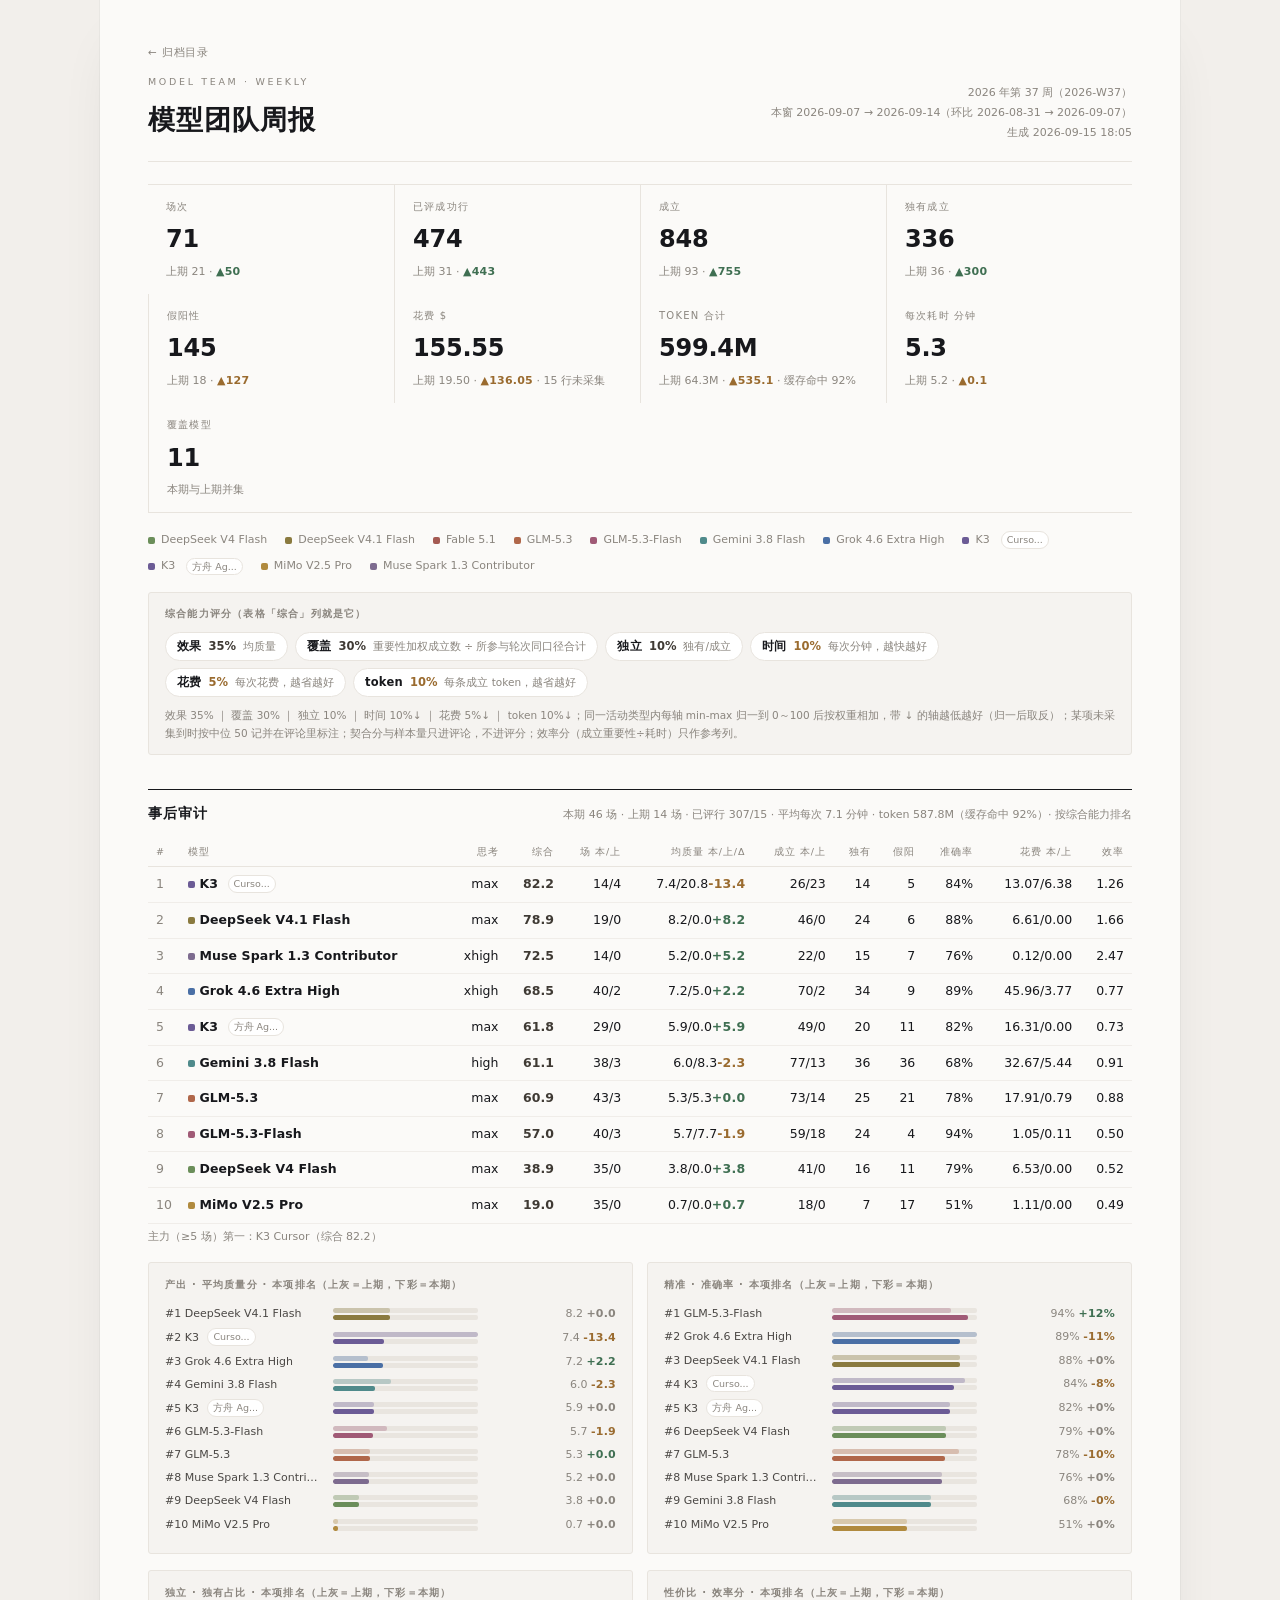
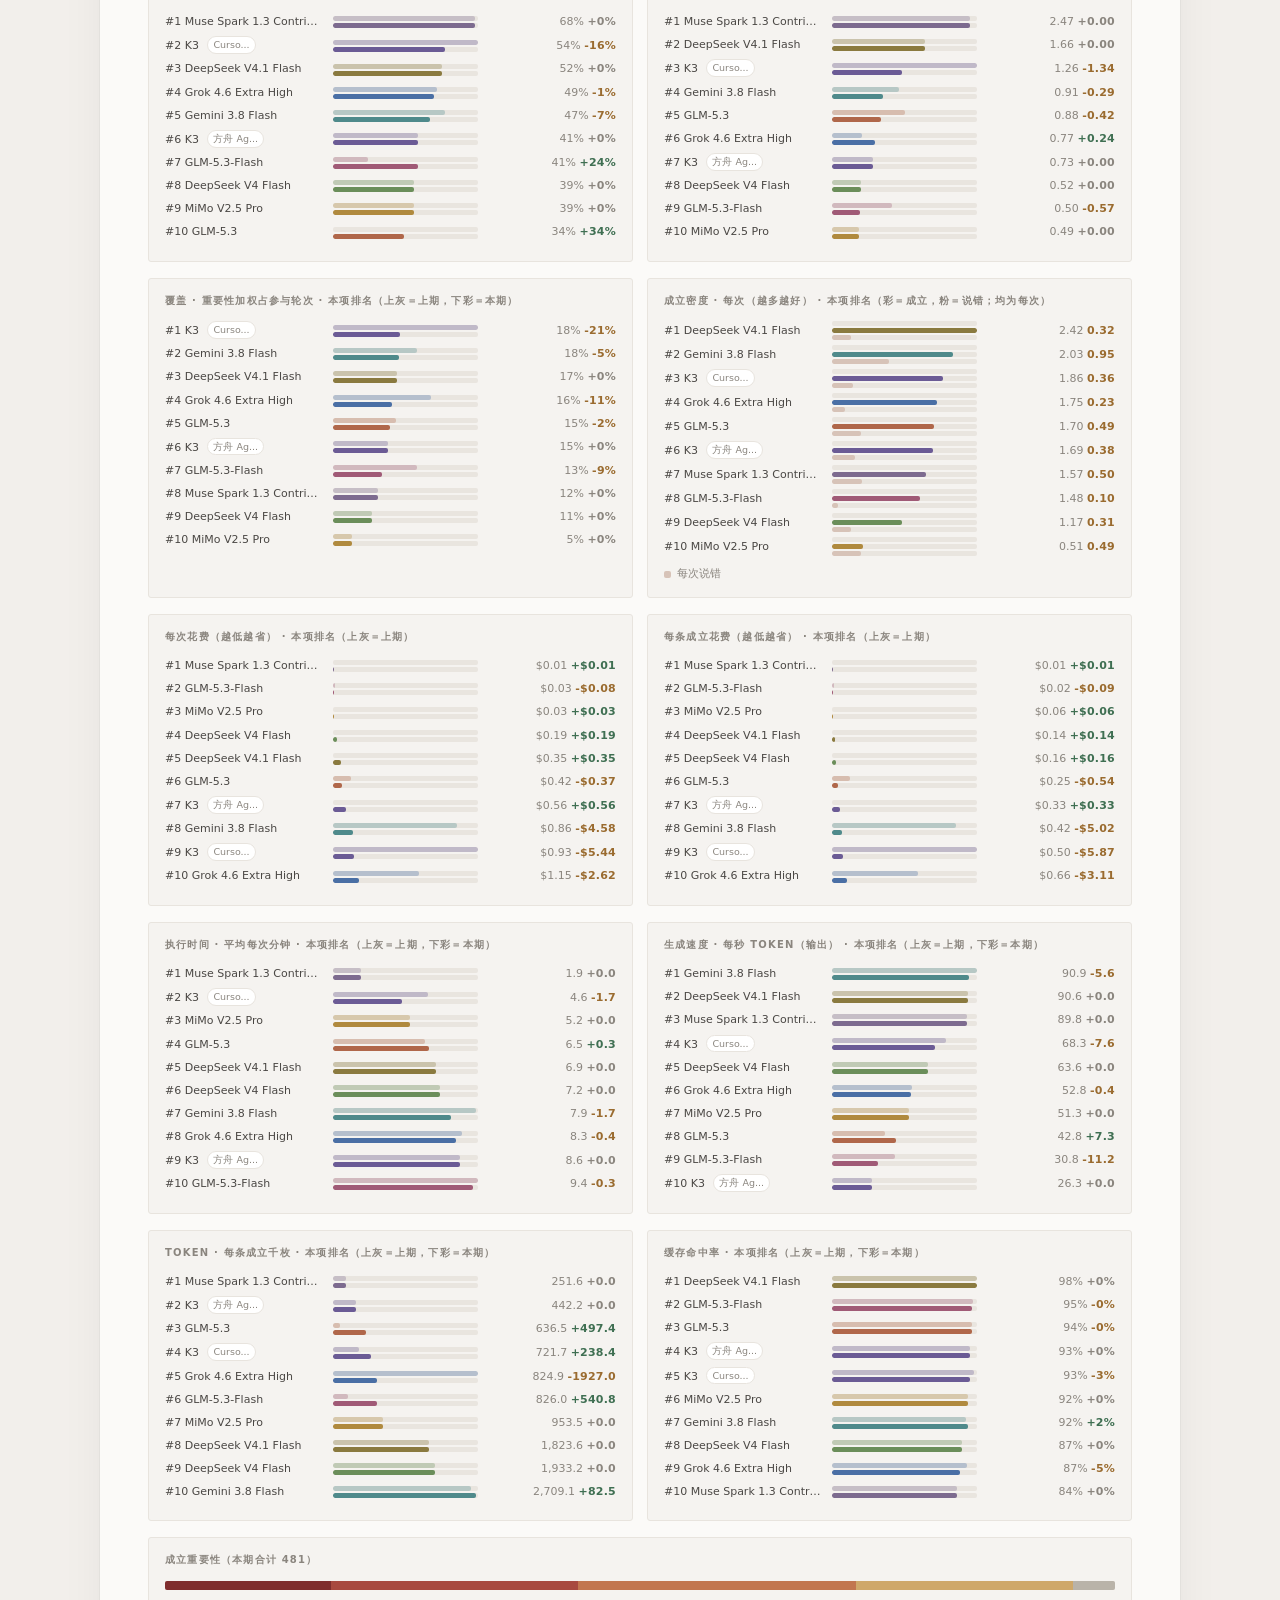
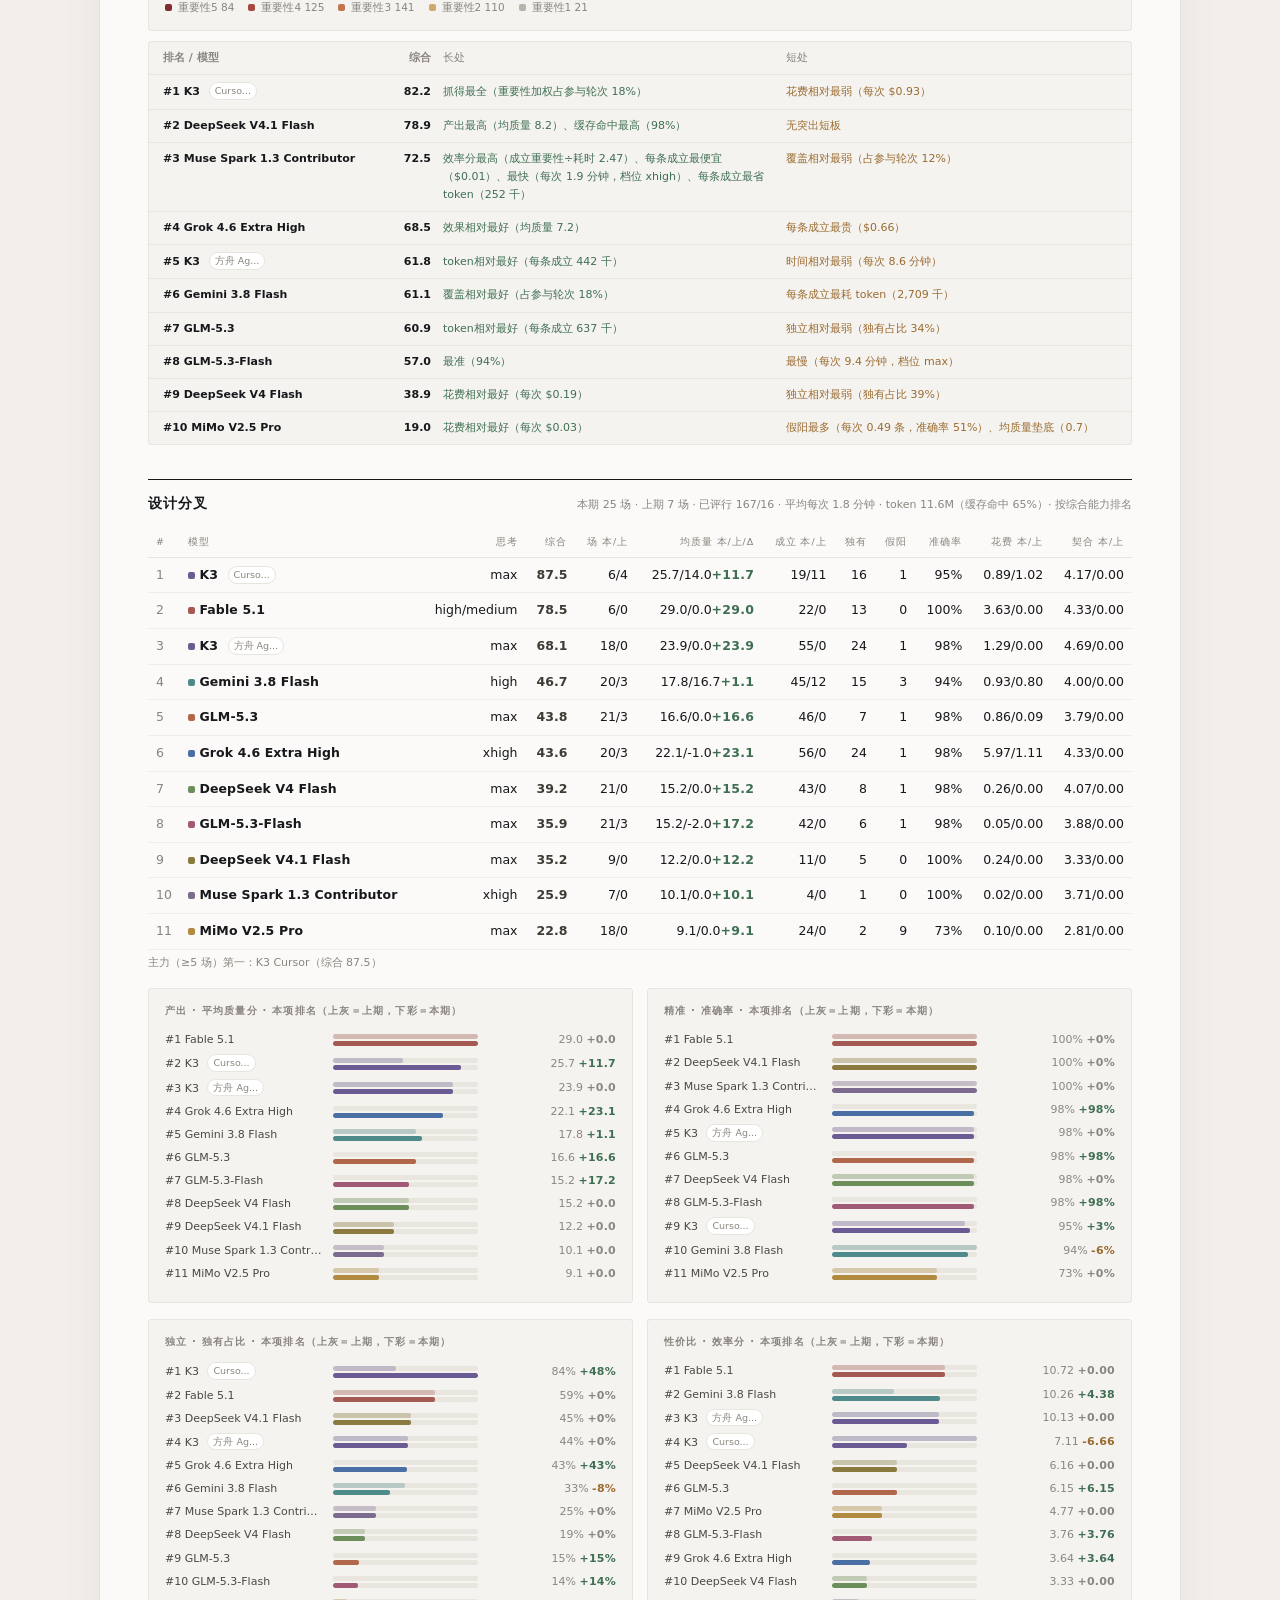
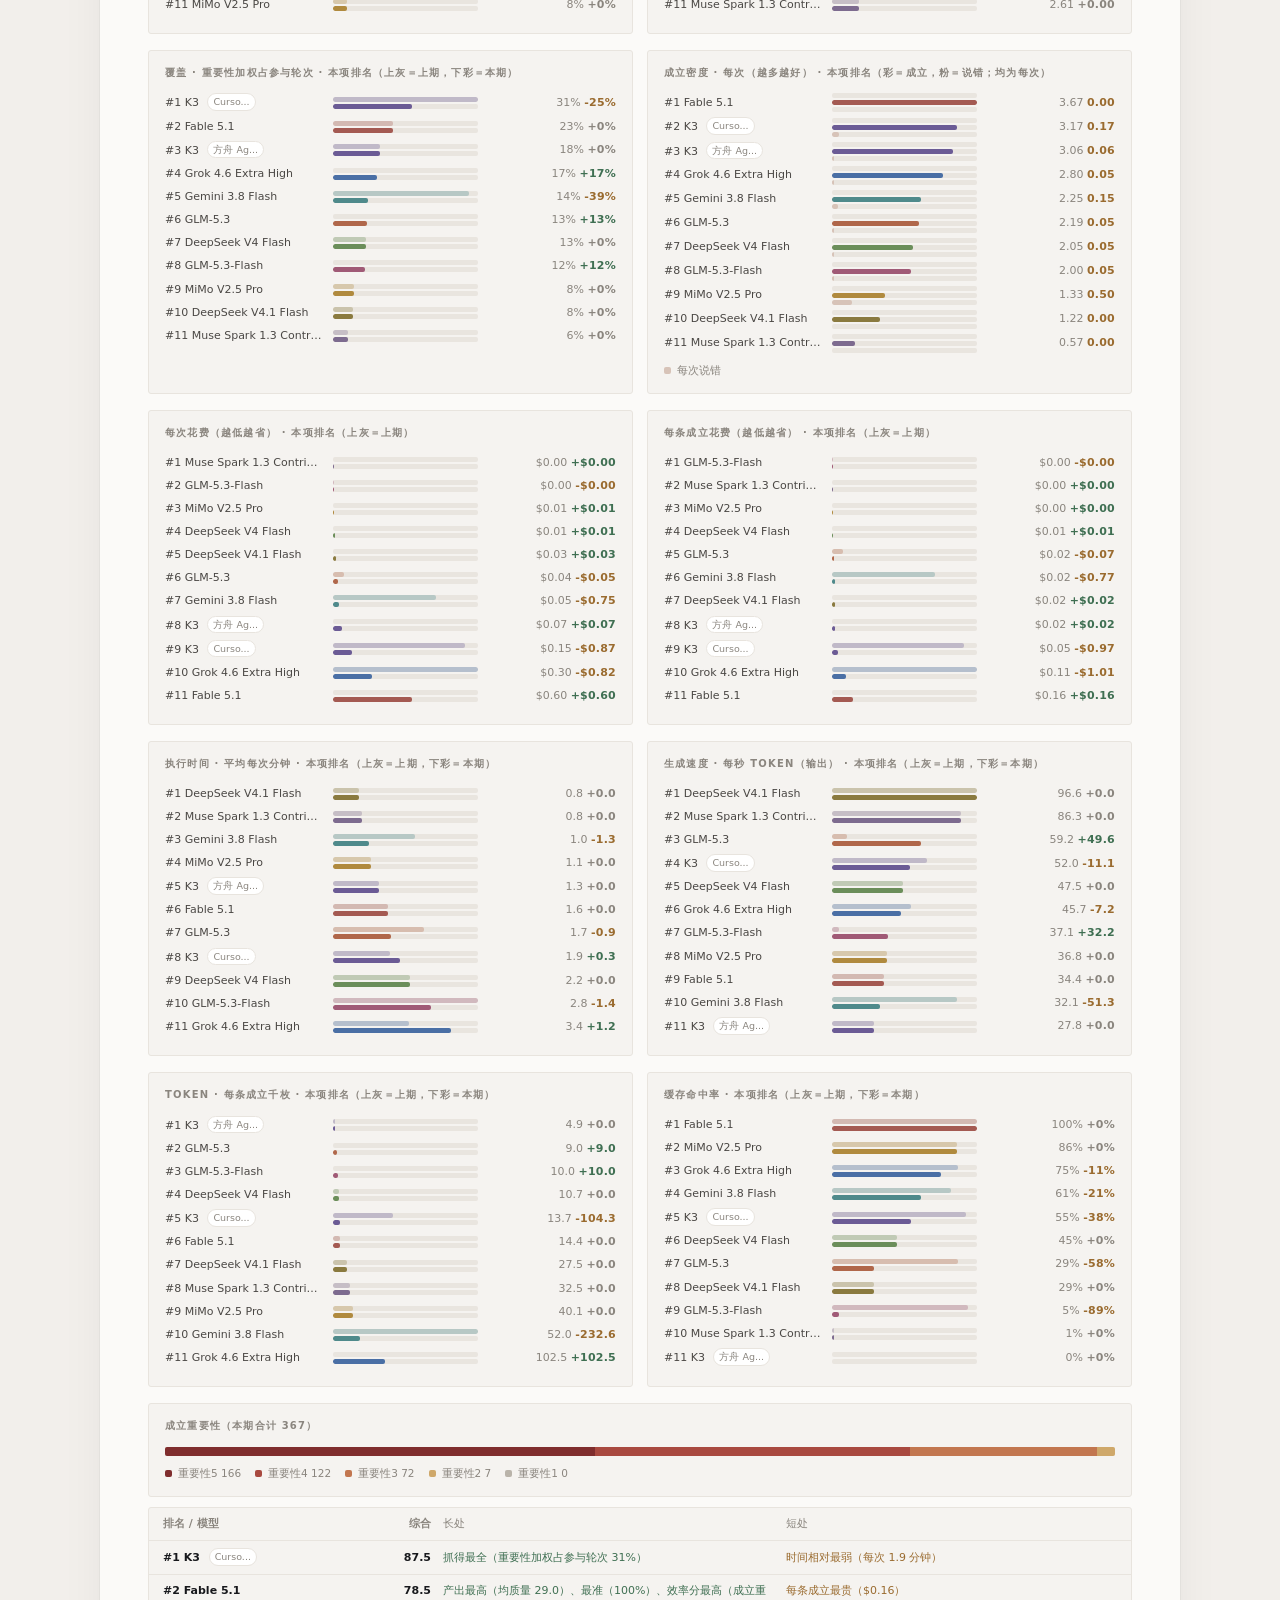
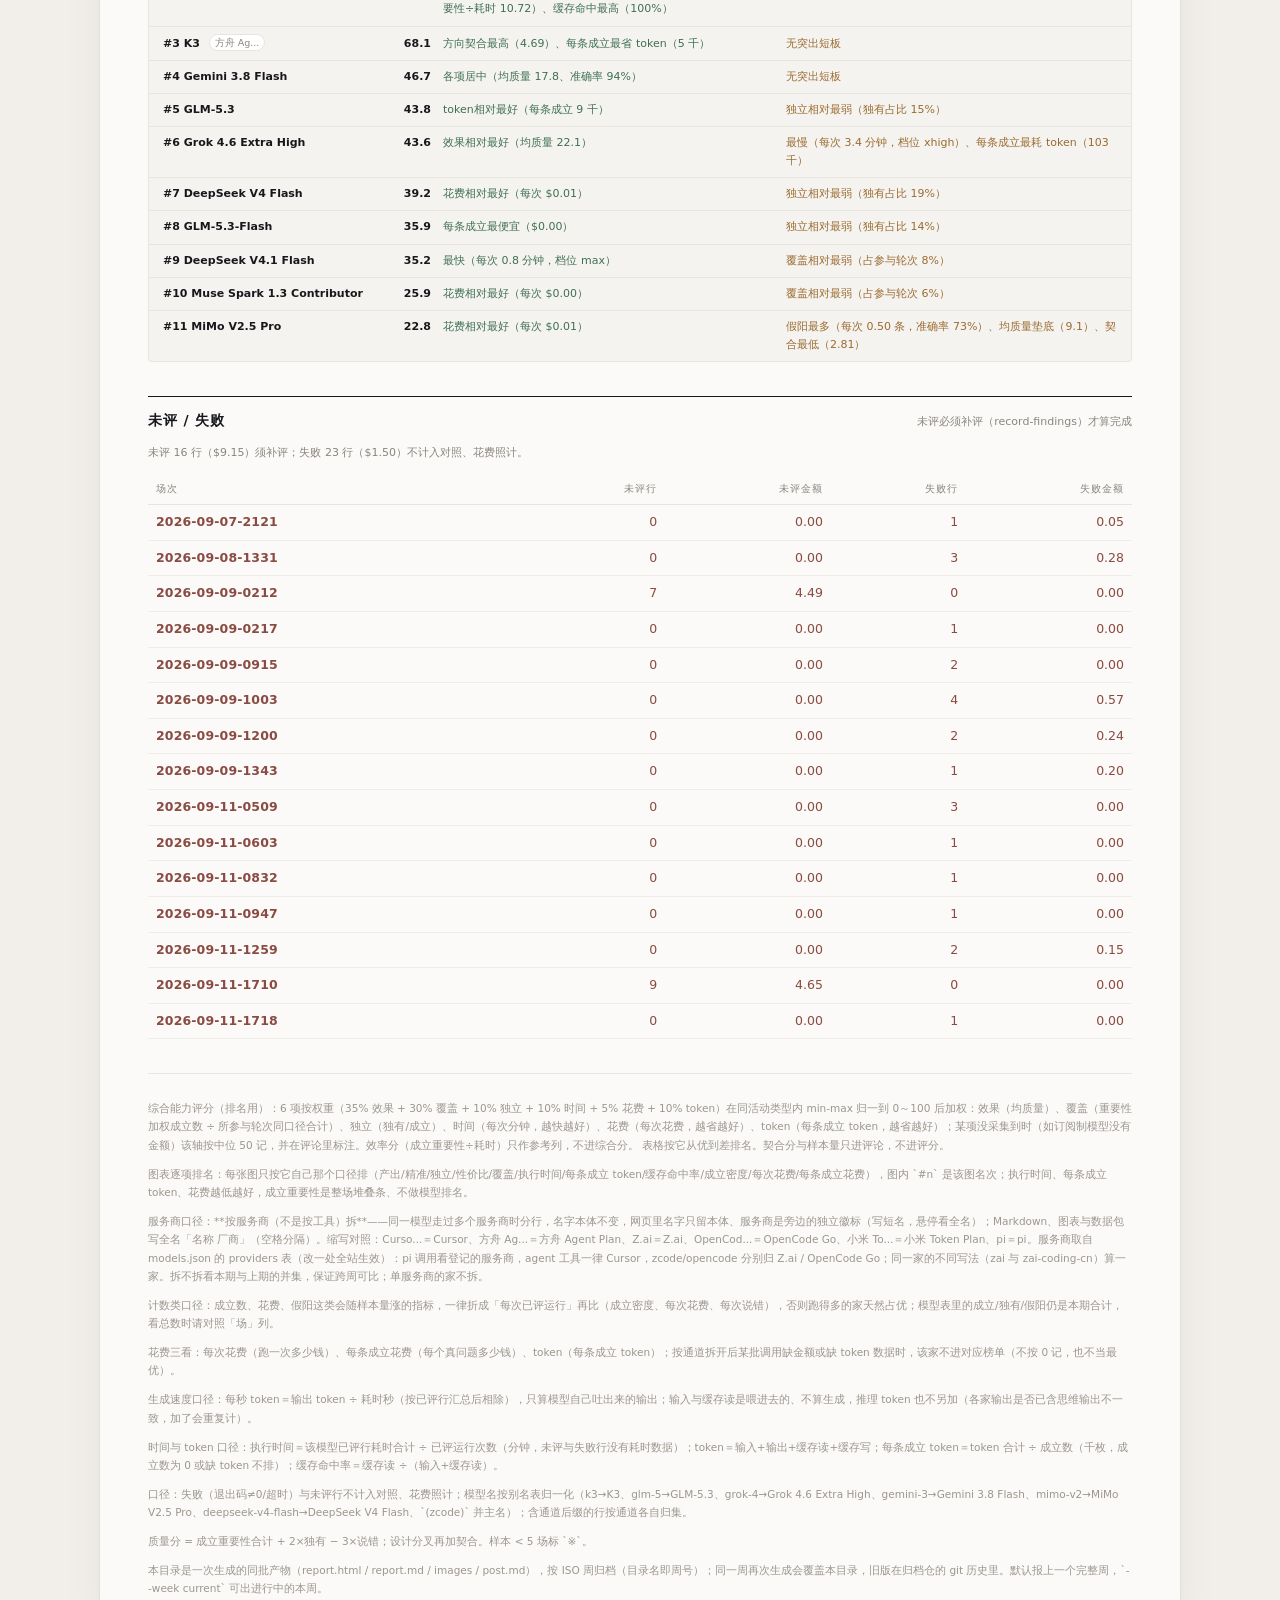
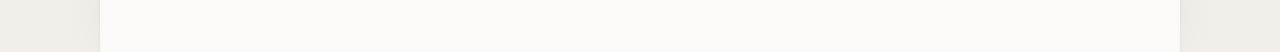
==== commit 7326d1f0: "周报 W37 按去重后口径重发（重复场次只算一次，报告/配图/发帖稿同源）" ====
--- a/weekly/2026-W37/report.html
+++ b/weekly/2026-W37/report.html
@@ -9,7 +9,7 @@
 <body>
 <div id="app"></div>
 <noscript><p style="padding:24px">这份周报靠 JavaScript 渲染，请在浏览器打开；纯文本版见同目录 <code>report.md</code>。</p></noscript>
-<script id="report-data" type="application/json">{"week":{"label":"2026 年第 37 周","stamp":"2026-W37","window":["2026-09-07","2026-09-14"],"prev":["2026-08-31","2026-09-07"],"generated_at":"2026-09-15 15:11","partial":false,"title":"模型团队周报 2026-W37（2026-09-07 → 2026-09-14）"},"head":{"back":{"href":"../../index.html","text":"← 归档目录"},"kicker":"MODEL TEAM · WEEKLY","h1":"模型团队周报","meta":["2026 年第 37 周（2026-W37）","本窗 2026-09-07 → 2026-09-14（环比 2026-08-31 → 2026-09-07）","生成 2026-09-15 15:11"]},"kpis":[{"label":"场次","value":"71","prefix":"上期 21 · ","delta":{"text":"▲50","cls":"up"}},{"label":"已评成功行","value":"486","prefix":"上期 31 · ","delta":{"text":"▲455","cls":"up"}},{"label":"成立","value":"886","prefix":"上期 93 · ","delta":{"text":"▲793","cls":"up"}},{"label":"独有成立","value":"363","prefix":"上期 36 · ","delta":{"text":"▲327","cls":"up"}},{"label":"假阳性","value":"158","prefix":"上期 18 · ","delta":{"text":"▲140","cls":"down"}},{"label":"花费 $","value":"165.55","prefix":"上期 19.50 · ","delta":{"text":"▲146.05","cls":"down"},"suffix":" · 15 行未采集"},{"label":"token 合计","value":"642.4M","prefix":"上期 64.3M · ","delta":{"text":"▲578.0","cls":"down"},"suffix":" · 缓存命中 92%"},{"label":"每次耗时 分钟","value":"5.3","prefix":"上期 5.2 · ","delta":{"text":"▲0.2","cls":"down"}},{"label":"覆盖模型","value":"11","prefix":"本期与上期并集","delta":null}],"legend":[{"name":"DeepSeek V4 Flash","tone":"#6b8e5a","badge":null},{"name":"DeepSeek V4.1 Flash","tone":"#8a7a3f","badge":null},{"name":"Fable 5.1","tone":"#a45a52","badge":null},{"name":"GLM-5.3","tone":"#b0674a","badge":null},{"name":"GLM-5.3-Flash","tone":"#a05a76","badge":null},{"name":"Gemini 3.8 Flash","tone":"#4f8a8b","badge":null},{"name":"Grok 4.6 Extra High","tone":"#4a6fa5","badge":null},{"name":"K3","tone":"#6b5b95","badge":{"text":"Curso...","title":"Cursor"}},{"name":"K3","tone":"#6b5b95","badge":{"text":"方舟 Ag...","title":"方舟 Agent Plan"}},{"name":"MiMo V2.5 Pro","tone":"#b08a3e","badge":null},{"name":"Muse Spark 1.3 Contributor","tone":"#7d6b8f","badge":null}],"formula":{"title":"综合能力评分（表格「综合」列就是它）","axes":[{"name":"效果","share":"35%","desc":"均质量","low":false},{"name":"覆盖","share":"30%","desc":"重要性加权成立数 ÷ 所参与轮次同口径合计","low":false},{"name":"独立","share":"10%","desc":"独有/成立","low":false},{"name":"时间","share":"10%","desc":"每次分钟，越快越好","low":true},{"name":"花费","share":"5%","desc":"每次花费，越省越好","low":true},{"name":"token","share":"10%","desc":"每条成立 token，越省越好","low":true}],"weights_line":"效果 35% ｜ 覆盖 30% ｜ 独立 10% ｜ 时间 10%↓ ｜ 花费 5%↓ ｜ token 10%↓","note":"效果 35% ｜ 覆盖 30% ｜ 独立 10% ｜ 时间 10%↓ ｜ 花费 5%↓ ｜ token 10%↓；同一活动类型内每轴 min-max 归一到 0～100 后按权重相加，带 ↓ 的轴越低越好（归一后取反）；某项未采集到时按中位 50 记并在评论里标注；契合分与样本量只进评论，不进评分；效率分（成立重要性÷耗时）只作参考列。"},"kinds":[{"title":"事后审计","meta":"本期 46 场 · 上期 14 场 · 已评行 319/15 · 平均每次 7.2 分钟 · token 630.8M（缓存命中 92%）· 按综合能力排名","table":{"head":[{"text":"#"},{"text":"模型","left":true},{"text":"思考"},{"text":"综合"},{"text":"场 本/上"},{"text":"均质量 本/上/Δ"},{"text":"成立 本/上"},{"text":"独有"},{"text":"假阳"},{"text":"准确率"},{"text":"花费 本/上"},{"text":"效率"}],"rows":[{"rank":"1","name":"K3","dot":"#6b5b95","badge":{"text":"Curso...","title":"Cursor"},"cells":[{"text":"max"},{"text":"74.4","cls":"score"},{"text":"14/4"},{"text":"6.9/20.8","delta":{"text":"-13.9","cls":"down"}},{"text":"26/23"},{"text":"14"},{"text":"5"},{"text":"84%"},{"text":"14.90/6.38"},{"text":"1.17"}]},{"rank":"2","name":"DeepSeek V4.1 Flash","dot":"#8a7a3f","badge":null,"cells":[{"text":"max"},{"text":"74.3","cls":"score"},{"text":"19/0"},{"text":"8.2/0.0","delta":{"text":"+8.2","cls":"up"}},{"text":"46/0"},{"text":"24"},{"text":"6"},{"text":"88%"},{"text":"6.61/0.00"},{"text":"1.66"}]},{"rank":"3","name":"Grok 4.6 Extra High","dot":"#4a6fa5","badge":null,"cells":[{"text":"xhigh"},{"text":"71.6","cls":"score"},{"text":"40/2"},{"text":"7.7/5.0","delta":{"text":"+2.7","cls":"up"}},{"text":"79/2"},{"text":"41"},{"text":"10"},{"text":"89%"},{"text":"48.96/3.77"},{"text":"0.81"}]},{"rank":"4","name":"Muse Spark 1.3 Contributor","dot":"#7d6b8f","badge":null,"cells":[{"text":"xhigh"},{"text":"71.6","cls":"score"},{"text":"14/0"},{"text":"5.2/0.0","delta":{"text":"+5.2","cls":"up"}},{"text":"22/0"},{"text":"15"},{"text":"7"},{"text":"76%"},{"text":"0.12/0.00"},{"text":"2.47"}]},{"rank":"5","name":"Gemini 3.8 Flash","dot":"#4f8a8b","badge":null,"cells":[{"text":"high"},{"text":"64.3","cls":"score"},{"text":"38/3"},{"text":"6.5/8.3","delta":{"text":"-1.8","cls":"down"}},{"text":"86/13"},{"text":"42"},{"text":"39"},{"text":"69%"},{"text":"35.10/5.44"},{"text":"0.94"}]},{"rank":"6","name":"K3","dot":"#6b5b95","badge":{"text":"方舟 Ag...","title":"方舟 Agent Plan"},"cells":[{"text":"max"},{"text":"61.9","cls":"score"},{"text":"29/0"},{"text":"6.0/0.0","delta":{"text":"+6.0","cls":"up"}},{"text":"52/0"},{"text":"23"},{"text":"12"},{"text":"81%"},{"text":"16.65/0.00"},{"text":"0.75"}]},{"rank":"7","name":"GLM-5.3","dot":"#b0674a","badge":null,"cells":[{"text":"max"},{"text":"58.7","cls":"score"},{"text":"43/3"},{"text":"5.2/5.3","delta":{"text":"-0.1","cls":"down"}},{"text":"79/14"},{"text":"28"},{"text":"26"},{"text":"75%"},{"text":"19.56/0.79"},{"text":"0.88"}]},{"rank":"8","name":"GLM-5.3-Flash","dot":"#a05a76","badge":null,"cells":[{"text":"max"},{"text":"54.4","cls":"score"},{"text":"40/3"},{"text":"5.7/7.7","delta":{"text":"-1.9","cls":"down"}},{"text":"59/18"},{"text":"24"},{"text":"4"},{"text":"94%"},{"text":"1.05/0.11"},{"text":"0.50"}]},{"rank":"9","name":"DeepSeek V4 Flash","dot":"#6b8e5a","badge":null,"cells":[{"text":"max"},{"text":"44.2","cls":"score"},{"text":"35/0"},{"text":"4.4/0.0","delta":{"text":"+4.4","cls":"up"}},{"text":"50/0"},{"text":"22"},{"text":"13"},{"text":"79%"},{"text":"7.24/0.00"},{"text":"0.56"}]},{"rank":"10","name":"MiMo V2.5 Pro","dot":"#b08a3e","badge":null,"cells":[{"text":"max"},{"text":"20.6","cls":"score"},{"text":"35/0"},{"text":"0.8/0.0","delta":{"text":"+0.8","cls":"up"}},{"text":"20/0"},{"text":"9"},{"text":"18"},{"text":"53%"},{"text":"1.16/0.00"},{"text":"0.49"}]}],"note":"主力（≥5 场）第一：K3 Cursor（综合 74.4）"},"panels":[[{"title":"产出 · 平均质量分 · 本项排名（上灰＝上期，下彩＝本期）","rows":[{"label":"#1 DeepSeek V4.1 Flash","badge":null,"tone":"#8a7a3f","was_pct":39.6,"now_pct":39.6,"value":"8.2","delta":{"text":"+0.0","cls":"flat"}},{"label":"#2 Grok 4.6 Extra High","badge":null,"tone":"#4a6fa5","was_pct":24.1,"now_pct":36.9,"value":"7.7","delta":{"text":"+2.7","cls":"up"}},{"label":"#3 K3","badge":{"text":"Curso...","title":"Cursor"},"tone":"#6b5b95","was_pct":100,"now_pct":33.1,"value":"6.9","delta":{"text":"-13.9","cls":"down"}},{"label":"#4 Gemini 3.8 Flash","badge":null,"tone":"#4f8a8b","was_pct":40.2,"now_pct":31.6,"value":"6.5","delta":{"text":"-1.8","cls":"down"}},{"label":"#5 K3","badge":{"text":"方舟 Ag...","title":"方舟 Agent Plan"},"tone":"#6b5b95","was_pct":28.9,"now_pct":28.9,"value":"6.0","delta":{"text":"+0.0","cls":"flat"}},{"label":"#6 GLM-5.3-Flash","badge":null,"tone":"#a05a76","was_pct":36.9,"now_pct":27.6,"value":"5.7","delta":{"text":"-1.9","cls":"down"}},{"label":"#7 GLM-5.3","badge":null,"tone":"#b0674a","was_pct":25.7,"now_pct":25.3,"value":"5.2","delta":{"text":"-0.1","cls":"down"}},{"label":"#8 Muse Spark 1.3 Contributor","badge":null,"tone":"#7d6b8f","was_pct":25.1,"now_pct":25.1,"value":"5.2","delta":{"text":"+0.0","cls":"flat"}},{"label":"#9 DeepSeek V4 Flash","badge":null,"tone":"#6b8e5a","was_pct":21.1,"now_pct":21.1,"value":"4.4","delta":{"text":"+0.0","cls":"flat"}},{"label":"#10 MiMo V2.5 Pro","badge":null,"tone":"#b08a3e","was_pct":4,"now_pct":4,"value":"0.8","delta":{"text":"+0.0","cls":"flat"}}]},{"title":"精准 · 准确率 · 本项排名（上灰＝上期，下彩＝本期）","rows":[{"label":"#1 GLM-5.3-Flash","badge":null,"tone":"#a05a76","was_pct":81.8,"now_pct":93.7,"value":"94%","delta":{"text":"+12%","cls":"up"}},{"label":"#2 Grok 4.6 Extra High","badge":null,"tone":"#4a6fa5","was_pct":100,"now_pct":88.8,"value":"89%","delta":{"text":"-11%","cls":"down"}},{"label":"#3 DeepSeek V4.1 Flash","badge":null,"tone":"#8a7a3f","was_pct":88.5,"now_pct":88.5,"value":"88%","delta":{"text":"+0%","cls":"flat"}},{"label":"#4 K3","badge":{"text":"Curso...","title":"Cursor"},"tone":"#6b5b95","was_pct":92,"now_pct":83.9,"value":"84%","delta":{"text":"-8%","cls":"down"}},{"label":"#5 K3","badge":{"text":"方舟 Ag...","title":"方舟 Agent Plan"},"tone":"#6b5b95","was_pct":81.2,"now_pct":81.2,"value":"81%","delta":{"text":"+0%","cls":"flat"}},{"label":"#6 DeepSeek V4 Flash","badge":null,"tone":"#6b8e5a","was_pct":79.4,"now_pct":79.4,"value":"79%","delta":{"text":"+0%","cls":"flat"}},{"label":"#7 Muse Spark 1.3 Contributor","badge":null,"tone":"#7d6b8f","was_pct":75.9,"now_pct":75.9,"value":"76%","delta":{"text":"+0%","cls":"flat"}},{"label":"#8 GLM-5.3","badge":null,"tone":"#b0674a","was_pct":87.5,"now_pct":75.2,"value":"75%","delta":{"text":"-12%","cls":"down"}},{"label":"#9 Gemini 3.8 Flash","badge":null,"tone":"#4f8a8b","was_pct":68.4,"now_pct":68.8,"value":"69%","delta":{"text":"+0%","cls":"up"}},{"label":"#10 MiMo V2.5 Pro","badge":null,"tone":"#b08a3e","was_pct":52.6,"now_pct":52.6,"value":"53%","delta":{"text":"+0%","cls":"flat"}}]}],[{"title":"独立 · 独有占比 · 本项排名（上灰＝上期，下彩＝本期）","rows":[{"label":"#1 Muse Spark 1.3 Contributor","badge":null,"tone":"#7d6b8f","was_pct":98,"now_pct":98,"value":"68%","delta":{"text":"+0%","cls":"flat"}},{"label":"#2 K3","badge":{"text":"Curso...","title":"Cursor"},"tone":"#6b5b95","was_pct":100,"now_pct":77.4,"value":"54%","delta":{"text":"-16%","cls":"down"}},{"label":"#3 DeepSeek V4.1 Flash","badge":null,"tone":"#8a7a3f","was_pct":75,"now_pct":75,"value":"52%","delta":{"text":"+0%","cls":"flat"}},{"label":"#4 Grok 4.6 Extra High","badge":null,"tone":"#4a6fa5","was_pct":71.9,"now_pct":74.6,"value":"52%","delta":{"text":"+2%","cls":"up"}},{"label":"#5 Gemini 3.8 Flash","badge":null,"tone":"#4f8a8b","was_pct":77.4,"now_pct":70.2,"value":"49%","delta":{"text":"-5%","cls":"down"}},{"label":"#6 MiMo V2.5 Pro","badge":null,"tone":"#b08a3e","was_pct":64.7,"now_pct":64.7,"value":"45%","delta":{"text":"+0%","cls":"flat"}},{"label":"#7 K3","badge":{"text":"方舟 Ag...","title":"方舟 Agent Plan"},"tone":"#6b5b95","was_pct":63.6,"now_pct":63.6,"value":"44%","delta":{"text":"+0%","cls":"flat"}},{"label":"#8 DeepSeek V4 Flash","badge":null,"tone":"#6b8e5a","was_pct":63.3,"now_pct":63.3,"value":"44%","delta":{"text":"+0%","cls":"flat"}},{"label":"#9 GLM-5.3-Flash","badge":null,"tone":"#a05a76","was_pct":24,"now_pct":58.5,"value":"41%","delta":{"text":"+24%","cls":"up"}},{"label":"#10 GLM-5.3","badge":null,"tone":"#b0674a","was_pct":0,"now_pct":50.9,"value":"35%","delta":{"text":"+35%","cls":"up"}}]},{"title":"性价比 · 效率分 · 本项排名（上灰＝上期，下彩＝本期）","rows":[{"label":"#1 Muse Spark 1.3 Contributor","badge":null,"tone":"#7d6b8f","was_pct":95,"now_pct":95,"value":"2.47","delta":{"text":"+0.00","cls":"flat"}},{"label":"#2 DeepSeek V4.1 Flash","badge":null,"tone":"#8a7a3f","was_pct":64.1,"now_pct":64.1,"value":"1.66","delta":{"text":"+0.00","cls":"flat"}},{"label":"#3 K3","badge":{"text":"Curso...","title":"Cursor"},"tone":"#6b5b95","was_pct":100,"now_pct":45.1,"value":"1.17","delta":{"text":"-1.42","cls":"down"}},{"label":"#4 Gemini 3.8 Flash","badge":null,"tone":"#4f8a8b","was_pct":46.2,"now_pct":36.3,"value":"0.94","delta":{"text":"-0.26","cls":"down"}},{"label":"#5 GLM-5.3","badge":null,"tone":"#b0674a","was_pct":50.2,"now_pct":34,"value":"0.88","delta":{"text":"-0.42","cls":"down"}},{"label":"#6 Grok 4.6 Extra High","badge":null,"tone":"#4a6fa5","was_pct":20.6,"now_pct":31.3,"value":"0.81","delta":{"text":"+0.28","cls":"up"}},{"label":"#7 K3","badge":{"text":"方舟 Ag...","title":"方舟 Agent Plan"},"tone":"#6b5b95","was_pct":29.1,"now_pct":29.1,"value":"0.75","delta":{"text":"+0.00","cls":"flat"}},{"label":"#8 DeepSeek V4 Flash","badge":null,"tone":"#6b8e5a","was_pct":21.7,"now_pct":21.7,"value":"0.56","delta":{"text":"+0.00","cls":"flat"}},{"label":"#9 GLM-5.3-Flash","badge":null,"tone":"#a05a76","was_pct":41.5,"now_pct":19.3,"value":"0.50","delta":{"text":"-0.57","cls":"down"}},{"label":"#10 MiMo V2.5 Pro","badge":null,"tone":"#b08a3e","was_pct":18.9,"now_pct":18.9,"value":"0.49","delta":{"text":"+0.00","cls":"flat"}}]}],[{"title":"覆盖 · 重要性加权占参与轮次 · 本项排名（上灰＝上期，下彩＝本期）","rows":[{"label":"#1 Gemini 3.8 Flash","badge":null,"tone":"#4f8a8b","was_pct":57.6,"now_pct":47.4,"value":"19%","delta":{"text":"-4%","cls":"down"}},{"label":"#2 K3","badge":{"text":"Curso...","title":"Cursor"},"tone":"#6b5b95","was_pct":100,"now_pct":42.6,"value":"17%","delta":{"text":"-23%","cls":"down"}},{"label":"#3 Grok 4.6 Extra High","badge":null,"tone":"#4a6fa5","was_pct":67.8,"now_pct":41.5,"value":"16%","delta":{"text":"-10%","cls":"down"}},{"label":"#4 DeepSeek V4.1 Flash","badge":null,"tone":"#8a7a3f","was_pct":40.3,"now_pct":40.3,"value":"16%","delta":{"text":"+0%","cls":"flat"}},{"label":"#5 GLM-5.3","badge":null,"tone":"#b0674a","was_pct":43.7,"now_pct":38.8,"value":"15%","delta":{"text":"-2%","cls":"down"}},{"label":"#6 K3","badge":{"text":"方舟 Ag...","title":"方舟 Agent Plan"},"tone":"#6b5b95","was_pct":37.5,"now_pct":37.5,"value":"15%","delta":{"text":"+0%","cls":"flat"}},{"label":"#7 GLM-5.3-Flash","badge":null,"tone":"#a05a76","was_pct":57.6,"now_pct":32.5,"value":"13%","delta":{"text":"-10%","cls":"down"}},{"label":"#8 Muse Spark 1.3 Contributor","badge":null,"tone":"#7d6b8f","was_pct":31,"now_pct":31,"value":"12%","delta":{"text":"+0%","cls":"flat"}},{"label":"#9 DeepSeek V4 Flash","badge":null,"tone":"#6b8e5a","was_pct":29.4,"now_pct":29.4,"value":"12%","delta":{"text":"+0%","cls":"flat"}},{"label":"#10 MiMo V2.5 Pro","badge":null,"tone":"#b08a3e","was_pct":12.8,"now_pct":12.8,"value":"5%","delta":{"text":"+0%","cls":"flat"}}]},{"title":"成立密度 · 每次（越多越好） · 本项排名（彩＝成立，粉＝说错；均为每次）","rows":[{"label":"#1 DeepSeek V4.1 Flash","badge":null,"tone":"#8a7a3f","was_pct":0,"now_pct":100,"value":"2.42","bad_pct":13,"bad_text":"0.32"},{"label":"#2 Gemini 3.8 Flash","badge":null,"tone":"#4f8a8b","was_pct":0,"now_pct":88.8,"value":"2.15","bad_pct":40.3,"bad_text":"0.97"},{"label":"#3 Grok 4.6 Extra High","badge":null,"tone":"#4a6fa5","was_pct":0,"now_pct":77.7,"value":"1.88","bad_pct":9.8,"bad_text":"0.24"},{"label":"#4 GLM-5.3","badge":null,"tone":"#b0674a","was_pct":0,"now_pct":72.5,"value":"1.76","bad_pct":23.9,"bad_text":"0.58"},{"label":"#5 K3","badge":{"text":"Curso...","title":"Cursor"},"tone":"#6b5b95","was_pct":0,"now_pct":71.6,"value":"1.73","bad_pct":13.8,"bad_text":"0.33"},{"label":"#6 K3","badge":{"text":"方舟 Ag...","title":"方舟 Agent Plan"},"tone":"#6b5b95","was_pct":0,"now_pct":71.6,"value":"1.73","bad_pct":16.5,"bad_text":"0.40"},{"label":"#7 Muse Spark 1.3 Contributor","badge":null,"tone":"#7d6b8f","was_pct":0,"now_pct":64.9,"value":"1.57","bad_pct":20.7,"bad_text":"0.50"},{"label":"#8 GLM-5.3-Flash","badge":null,"tone":"#a05a76","was_pct":0,"now_pct":60.9,"value":"1.48","bad_pct":4.1,"bad_text":"0.10"},{"label":"#9 DeepSeek V4 Flash","badge":null,"tone":"#6b8e5a","was_pct":0,"now_pct":55.8,"value":"1.35","bad_pct":14.5,"bad_text":"0.35"},{"label":"#10 MiMo V2.5 Pro","badge":null,"tone":"#b08a3e","was_pct":0,"now_pct":22.3,"value":"0.54","bad_pct":20.1,"bad_text":"0.49"}],"legend":[{"text":"每次说错","tone":"#d7c3b8"}]}],[{"title":"每次花费（越低越省） · 本项排名（上灰＝上期）","rows":[{"label":"#1 Muse Spark 1.3 Contributor","badge":null,"tone":"#7d6b8f","was_pct":0,"now_pct":0.1,"value":"$0.01","delta":{"text":"+$0.01","cls":"up"}},{"label":"#2 GLM-5.3-Flash","badge":null,"tone":"#a05a76","was_pct":1.7,"now_pct":0.4,"value":"$0.03","delta":{"text":"-$0.08","cls":"down"}},{"label":"#3 MiMo V2.5 Pro","badge":null,"tone":"#b08a3e","was_pct":0,"now_pct":0.5,"value":"$0.03","delta":{"text":"+$0.03","cls":"up"}},{"label":"#4 DeepSeek V4 Flash","badge":null,"tone":"#6b8e5a","was_pct":0,"now_pct":3.1,"value":"$0.20","delta":{"text":"+$0.20","cls":"up"}},{"label":"#5 DeepSeek V4.1 Flash","badge":null,"tone":"#8a7a3f","was_pct":0,"now_pct":5.5,"value":"$0.35","delta":{"text":"+$0.35","cls":"up"}},{"label":"#6 GLM-5.3","badge":null,"tone":"#b0674a","was_pct":12.3,"now_pct":6.8,"value":"$0.43","delta":{"text":"-$0.35","cls":"down"}},{"label":"#7 K3","badge":{"text":"方舟 Ag...","title":"方舟 Agent Plan"},"tone":"#6b5b95","was_pct":0,"now_pct":8.7,"value":"$0.55","delta":{"text":"+$0.55","cls":"up"}},{"label":"#8 Gemini 3.8 Flash","badge":null,"tone":"#4f8a8b","was_pct":85.4,"now_pct":13.8,"value":"$0.88","delta":{"text":"-$4.57","cls":"down"}},{"label":"#9 K3","badge":{"text":"Curso...","title":"Cursor"},"tone":"#6b5b95","was_pct":100,"now_pct":15.6,"value":"$0.99","delta":{"text":"-$5.38","cls":"down"}},{"label":"#10 Grok 4.6 Extra High","badge":null,"tone":"#4a6fa5","was_pct":59.1,"now_pct":18.3,"value":"$1.17","delta":{"text":"-$2.60","cls":"down"}}]},{"title":"每条成立花费（越低越省） · 本项排名（上灰＝上期）","rows":[{"label":"#1 Muse Spark 1.3 Contributor","badge":null,"tone":"#7d6b8f","was_pct":0,"now_pct":0.1,"value":"$0.01","delta":{"text":"+$0.01","cls":"up"}},{"label":"#2 GLM-5.3-Flash","badge":null,"tone":"#a05a76","was_pct":1.7,"now_pct":0.3,"value":"$0.02","delta":{"text":"-$0.09","cls":"down"}},{"label":"#3 MiMo V2.5 Pro","badge":null,"tone":"#b08a3e","was_pct":0,"now_pct":0.9,"value":"$0.06","delta":{"text":"+$0.06","cls":"up"}},{"label":"#4 DeepSeek V4.1 Flash","badge":null,"tone":"#8a7a3f","was_pct":0,"now_pct":2.3,"value":"$0.14","delta":{"text":"+$0.14","cls":"up"}},{"label":"#5 DeepSeek V4 Flash","badge":null,"tone":"#6b8e5a","was_pct":0,"now_pct":2.3,"value":"$0.14","delta":{"text":"+$0.14","cls":"up"}},{"label":"#6 GLM-5.3","badge":null,"tone":"#b0674a","was_pct":12.3,"now_pct":3.9,"value":"$0.25","delta":{"text":"-$0.54","cls":"down"}},{"label":"#7 K3","badge":{"text":"方舟 Ag...","title":"方舟 Agent Plan"},"tone":"#6b5b95","was_pct":0,"now_pct":5,"value":"$0.32","delta":{"text":"+$0.32","cls":"up"}},{"label":"#8 Gemini 3.8 Flash","badge":null,"tone":"#4f8a8b","was_pct":85.4,"now_pct":6.4,"value":"$0.41","delta":{"text":"-$5.03","cls":"down"}},{"label":"#9 K3","badge":{"text":"Curso...","title":"Cursor"},"tone":"#6b5b95","was_pct":100,"now_pct":9,"value":"$0.57","delta":{"text":"-$5.80","cls":"down"}},{"label":"#10 Grok 4.6 Extra High","badge":null,"tone":"#4a6fa5","was_pct":59.1,"now_pct":9.7,"value":"$0.62","delta":{"text":"-$3.15","cls":"down"}}]}],[{"title":"执行时间 · 平均每次分钟 · 本项排名（上灰＝上期，下彩＝本期）","rows":[{"label":"#1 Muse Spark 1.3 Contributor","badge":null,"tone":"#7d6b8f","was_pct":19.6,"now_pct":19.6,"value":"1.9","delta":{"text":"+0.0","cls":"flat"}},{"label":"#2 K3","badge":{"text":"Curso...","title":"Cursor"},"tone":"#6b5b95","was_pct":65.4,"now_pct":49.9,"value":"4.9","delta":{"text":"-1.5","cls":"down"}},{"label":"#3 MiMo V2.5 Pro","badge":null,"tone":"#b08a3e","was_pct":52.5,"now_pct":52.5,"value":"5.1","delta":{"text":"+0.0","cls":"flat"}},{"label":"#4 GLM-5.3","badge":null,"tone":"#b0674a","was_pct":63.4,"now_pct":67.8,"value":"6.6","delta":{"text":"+0.4","cls":"up"}},{"label":"#5 DeepSeek V4.1 Flash","badge":null,"tone":"#8a7a3f","was_pct":70.7,"now_pct":70.7,"value":"6.9","delta":{"text":"+0.0","cls":"flat"}},{"label":"#6 DeepSeek V4 Flash","badge":null,"tone":"#6b8e5a","was_pct":75.9,"now_pct":75.9,"value":"7.4","delta":{"text":"+0.0","cls":"flat"}},{"label":"#7 Gemini 3.8 Flash","badge":null,"tone":"#4f8a8b","was_pct":98.8,"now_pct":82.1,"value":"8.0","delta":{"text":"-1.6","cls":"down"}},{"label":"#8 Grok 4.6 Extra High","badge":null,"tone":"#4a6fa5","was_pct":89.3,"now_pct":84.9,"value":"8.3","delta":{"text":"-0.4","cls":"down"}},{"label":"#9 K3","badge":{"text":"方舟 Ag...","title":"方舟 Agent Plan"},"tone":"#6b5b95","was_pct":86.6,"now_pct":86.6,"value":"8.4","delta":{"text":"+0.0","cls":"flat"}},{"label":"#10 GLM-5.3-Flash","badge":null,"tone":"#a05a76","was_pct":100,"now_pct":96.6,"value":"9.4","delta":{"text":"-0.3","cls":"down"}}]},{"title":"生成速度 · 每秒 token（输出） · 本项排名（上灰＝上期，下彩＝本期）","rows":[{"label":"#1 DeepSeek V4.1 Flash","badge":null,"tone":"#8a7a3f","was_pct":93.9,"now_pct":93.9,"value":"90.6","delta":{"text":"+0.0","cls":"flat"}},{"label":"#2 Muse Spark 1.3 Contributor","badge":null,"tone":"#7d6b8f","was_pct":93,"now_pct":93,"value":"89.8","delta":{"text":"+0.0","cls":"flat"}},{"label":"#3 Gemini 3.8 Flash","badge":null,"tone":"#4f8a8b","was_pct":100,"now_pct":92.6,"value":"89.4","delta":{"text":"-7.1","cls":"down"}},{"label":"#4 K3","badge":{"text":"Curso...","title":"Cursor"},"tone":"#6b5b95","was_pct":78.6,"now_pct":70.9,"value":"68.4","delta":{"text":"-7.5","cls":"down"}},{"label":"#5 DeepSeek V4 Flash","badge":null,"tone":"#6b8e5a","was_pct":65.9,"now_pct":65.9,"value":"63.6","delta":{"text":"+0.0","cls":"flat"}},{"label":"#6 Grok 4.6 Extra High","badge":null,"tone":"#4a6fa5","was_pct":55.1,"now_pct":54.5,"value":"52.7","delta":{"text":"-0.5","cls":"down"}},{"label":"#7 MiMo V2.5 Pro","badge":null,"tone":"#b08a3e","was_pct":52.4,"now_pct":52.4,"value":"50.6","delta":{"text":"+0.0","cls":"flat"}},{"label":"#8 GLM-5.3","badge":null,"tone":"#b0674a","was_pct":36.8,"now_pct":44.5,"value":"43.0","delta":{"text":"+7.5","cls":"up"}},{"label":"#9 GLM-5.3-Flash","badge":null,"tone":"#a05a76","was_pct":43.5,"now_pct":31.9,"value":"30.8","delta":{"text":"-11.2","cls":"down"}},{"label":"#10 K3","badge":{"text":"方舟 Ag...","title":"方舟 Agent Plan"},"tone":"#6b5b95","was_pct":27.3,"now_pct":27.3,"value":"26.3","delta":{"text":"+0.0","cls":"flat"}}]}],[{"title":"Token · 每条成立千枚 · 本项排名（上灰＝上期，下彩＝本期）","rows":[{"label":"#1 Muse Spark 1.3 Contributor","badge":null,"tone":"#7d6b8f","was_pct":9.1,"now_pct":9.1,"value":"251.6","delta":{"text":"+0.0","cls":"flat"}},{"label":"#2 K3","badge":{"text":"方舟 Ag...","title":"方舟 Agent Plan"},"tone":"#6b5b95","was_pct":15.4,"now_pct":15.4,"value":"423.6","delta":{"text":"+0.0","cls":"flat"}},{"label":"#3 GLM-5.3","badge":null,"tone":"#b0674a","was_pct":5.1,"now_pct":23.6,"value":"650.3","delta":{"text":"+511.1","cls":"up"}},{"label":"#4 Grok 4.6 Extra High","badge":null,"tone":"#4a6fa5","was_pct":100,"now_pct":28.4,"value":"780.8","delta":{"text":"-1971.1","cls":"down"}},{"label":"#5 GLM-5.3-Flash","badge":null,"tone":"#a05a76","was_pct":10.4,"now_pct":30,"value":"826.0","delta":{"text":"+540.8","cls":"up"}},{"label":"#6 K3","badge":{"text":"Curso...","title":"Cursor"},"tone":"#6b5b95","was_pct":17.6,"now_pct":30.2,"value":"830.4","delta":{"text":"+347.0","cls":"up"}},{"label":"#7 MiMo V2.5 Pro","badge":null,"tone":"#b08a3e","was_pct":34.8,"now_pct":34.8,"value":"958.1","delta":{"text":"+0.0","cls":"flat"}},{"label":"#8 DeepSeek V4 Flash","badge":null,"tone":"#6b8e5a","was_pct":65.4,"now_pct":65.4,"value":"1,799.1","delta":{"text":"+0.0","cls":"flat"}},{"label":"#9 DeepSeek V4.1 Flash","badge":null,"tone":"#8a7a3f","was_pct":66.3,"now_pct":66.3,"value":"1,823.6","delta":{"text":"+0.0","cls":"flat"}},{"label":"#10 Gemini 3.8 Flash","badge":null,"tone":"#4f8a8b","was_pct":95.4,"now_pct":95.8,"value":"2,637.4","delta":{"text":"+10.8","cls":"up"}}]},{"title":"缓存命中率 · 本项排名（上灰＝上期，下彩＝本期）","rows":[{"label":"#1 DeepSeek V4.1 Flash","badge":null,"tone":"#8a7a3f","was_pct":100,"now_pct":100,"value":"98%","delta":{"text":"+0%","cls":"flat"}},{"label":"#2 GLM-5.3","badge":null,"tone":"#b0674a","was_pct":96.7,"now_pct":96.8,"value":"95%","delta":{"text":"+0%","cls":"up"}},{"label":"#3 GLM-5.3-Flash","badge":null,"tone":"#a05a76","was_pct":97.2,"now_pct":96.8,"value":"95%","delta":{"text":"-0%","cls":"down"}},{"label":"#4 K3","badge":{"text":"Curso...","title":"Cursor"},"tone":"#6b5b95","was_pct":97.6,"now_pct":95,"value":"93%","delta":{"text":"-3%","cls":"down"}},{"label":"#5 K3","badge":{"text":"方舟 Ag...","title":"方舟 Agent Plan"},"tone":"#6b5b95","was_pct":94.9,"now_pct":94.9,"value":"93%","delta":{"text":"+0%","cls":"flat"}},{"label":"#6 MiMo V2.5 Pro","badge":null,"tone":"#b08a3e","was_pct":94.6,"now_pct":94.6,"value":"93%","delta":{"text":"+0%","cls":"flat"}},{"label":"#7 Gemini 3.8 Flash","badge":null,"tone":"#4f8a8b","was_pct":92.1,"now_pct":94.2,"value":"92%","delta":{"text":"+2%","cls":"up"}},{"label":"#8 DeepSeek V4 Flash","badge":null,"tone":"#6b8e5a","was_pct":89.7,"now_pct":89.7,"value":"88%","delta":{"text":"+0%","cls":"flat"}},{"label":"#9 Grok 4.6 Extra High","badge":null,"tone":"#4a6fa5","was_pct":93.3,"now_pct":88.6,"value":"87%","delta":{"text":"-5%","cls":"down"}},{"label":"#10 Muse Spark 1.3 Contributor","badge":null,"tone":"#7d6b8f","was_pct":86.1,"now_pct":86.1,"value":"84%","delta":{"text":"+0%","cls":"flat"}}]}],[{"title":"成立重要性（本期合计 519）","wide":true,"segments":[{"pct":16.76,"tone":"#7f2d2d"},{"pct":24.86,"tone":"#a8493f"},{"pct":29.67,"tone":"#c2764f"},{"pct":24.66,"tone":"#cfa86a"},{"pct":4.05,"tone":"#b9b3a9"}],"legend":[{"text":"重要性5 87","tone":"#7f2d2d"},{"text":"重要性4 129","tone":"#a8493f"},{"text":"重要性3 154","tone":"#c2764f"},{"text":"重要性2 128","tone":"#cfa86a"},{"text":"重要性1 21","tone":"#b9b3a9"}]}]],"comments":{"head":["排名 / 模型","综合","长处","短处"],"rows":[{"rank":"#1 K3","badge":{"text":"Curso...","title":"Cursor"},"score":"74.4","pros":"覆盖相对最好（占参与轮次 17%）","cons":"花费相对最弱（每次 $0.99）"},{"rank":"#2 DeepSeek V4.1 Flash","badge":null,"score":"74.3","pros":"产出最高（均质量 8.2）、缓存命中最高（98%）","cons":"无突出短板"},{"rank":"#3 Grok 4.6 Extra High","badge":null,"score":"71.6","pros":"效果相对最好（均质量 7.7）","cons":"每条成立最贵（$0.62）"},{"rank":"#4 Muse Spark 1.3 Contributor","badge":null,"score":"71.6","pros":"效率分最高（成立重要性÷耗时 2.47）、每条成立最便宜（$0.01）、最快（每次 1.9 分钟，档位 xhigh）、每条成立最省 token（252 千）","cons":"覆盖相对最弱（占参与轮次 12%）"},{"rank":"#5 Gemini 3.8 Flash","badge":null,"score":"64.3","pros":"抓得最全（重要性加权占参与轮次 19%）","cons":"每条成立最耗 token（2,637 千）"},{"rank":"#6 K3","badge":{"text":"方舟 Ag...","title":"方舟 Agent Plan"},"score":"61.9","pros":"token相对最好（每条成立 424 千）","cons":"时间相对最弱（每次 8.4 分钟）"},{"rank":"#7 GLM-5.3","badge":null,"score":"58.7","pros":"token相对最好（每条成立 650 千）","cons":"独立相对最弱（独有占比 35%）"},{"rank":"#8 GLM-5.3-Flash","badge":null,"score":"54.4","pros":"最准（94%）","cons":"最慢（每次 9.4 分钟，档位 max）"},{"rank":"#9 DeepSeek V4 Flash","badge":null,"score":"44.2","pros":"花费相对最好（每次 $0.20）","cons":"独立相对最弱（独有占比 44%）"},{"rank":"#10 MiMo V2.5 Pro","badge":null,"score":"20.6","pros":"花费相对最好（每次 $0.03）","cons":"假阳最多（每次 0.49 条，准确率 53%）、均质量垫底（0.8）"}]}},{"title":"设计分叉","meta":"本期 25 场 · 上期 7 场 · 已评行 167/16 · 平均每次 1.8 分钟 · token 11.6M（缓存命中 65%）· 按综合能力排名","table":{"head":[{"text":"#"},{"text":"模型","left":true},{"text":"思考"},{"text":"综合"},{"text":"场 本/上"},{"text":"均质量 本/上/Δ"},{"text":"成立 本/上"},{"text":"独有"},{"text":"假阳"},{"text":"准确率"},{"text":"花费 本/上"},{"text":"契合 本/上"}],"rows":[{"rank":"1","name":"K3","dot":"#6b5b95","badge":{"text":"Curso...","title":"Cursor"},"cells":[{"text":"max"},{"text":"87.5","cls":"score"},{"text":"6/4"},{"text":"25.7/14.0","delta":{"text":"+11.7","cls":"up"}},{"text":"19/11"},{"text":"16"},{"text":"1"},{"text":"95%"},{"text":"0.89/1.02"},{"text":"4.17/0.00"}]},{"rank":"2","name":"Fable 5.1","dot":"#a45a52","badge":null,"cells":[{"text":"high/medium"},{"text":"78.5","cls":"score"},{"text":"6/0"},{"text":"29.0/0.0","delta":{"text":"+29.0","cls":"up"}},{"text":"22/0"},{"text":"13"},{"text":"0"},{"text":"100%"},{"text":"3.63/0.00"},{"text":"4.33/0.00"}]},{"rank":"3","name":"K3","dot":"#6b5b95","badge":{"text":"方舟 Ag...","title":"方舟 Agent Plan"},"cells":[{"text":"max"},{"text":"68.1","cls":"score"},{"text":"18/0"},{"text":"23.9/0.0","delta":{"text":"+23.9","cls":"up"}},{"text":"55/0"},{"text":"24"},{"text":"1"},{"text":"98%"},{"text":"1.29/0.00"},{"text":"4.69/0.00"}]},{"rank":"4","name":"Gemini 3.8 Flash","dot":"#4f8a8b","badge":null,"cells":[{"text":"high"},{"text":"46.7","cls":"score"},{"text":"20/3"},{"text":"17.8/16.7","delta":{"text":"+1.1","cls":"up"}},{"text":"45/12"},{"text":"15"},{"text":"3"},{"text":"94%"},{"text":"0.93/0.80"},{"text":"4.00/0.00"}]},{"rank":"5","name":"GLM-5.3","dot":"#b0674a","badge":null,"cells":[{"text":"max"},{"text":"43.8","cls":"score"},{"text":"21/3"},{"text":"16.6/0.0","delta":{"text":"+16.6","cls":"up"}},{"text":"46/0"},{"text":"7"},{"text":"1"},{"text":"98%"},{"text":"0.86/0.09"},{"text":"3.79/0.00"}]},{"rank":"6","name":"Grok 4.6 Extra High","dot":"#4a6fa5","badge":null,"cells":[{"text":"xhigh"},{"text":"43.6","cls":"score"},{"text":"20/3"},{"text":"22.1/-1.0","delta":{"text":"+23.1","cls":"up"}},{"text":"56/0"},{"text":"24"},{"text":"1"},{"text":"98%"},{"text":"5.97/1.11"},{"text":"4.33/0.00"}]},{"rank":"7","name":"DeepSeek V4 Flash","dot":"#6b8e5a","badge":null,"cells":[{"text":"max"},{"text":"39.2","cls":"score"},{"text":"21/0"},{"text":"15.2/0.0","delta":{"text":"+15.2","cls":"up"}},{"text":"43/0"},{"text":"8"},{"text":"1"},{"text":"98%"},{"text":"0.26/0.00"},{"text":"4.07/0.00"}]},{"rank":"8","name":"GLM-5.3-Flash","dot":"#a05a76","badge":null,"cells":[{"text":"max"},{"text":"35.9","cls":"score"},{"text":"21/3"},{"text":"15.2/-2.0","delta":{"text":"+17.2","cls":"up"}},{"text":"42/0"},{"text":"6"},{"text":"1"},{"text":"98%"},{"text":"0.05/0.00"},{"text":"3.88/0.00"}]},{"rank":"9","name":"DeepSeek V4.1 Flash","dot":"#8a7a3f","badge":null,"cells":[{"text":"max"},{"text":"35.2","cls":"score"},{"text":"9/0"},{"text":"12.2/0.0","delta":{"text":"+12.2","cls":"up"}},{"text":"11/0"},{"text":"5"},{"text":"0"},{"text":"100%"},{"text":"0.24/0.00"},{"text":"3.33/0.00"}]},{"rank":"10","name":"Muse Spark 1.3 Contributor","dot":"#7d6b8f","badge":null,"cells":[{"text":"xhigh"},{"text":"25.9","cls":"score"},{"text":"7/0"},{"text":"10.1/0.0","delta":{"text":"+10.1","cls":"up"}},{"text":"4/0"},{"text":"1"},{"text":"0"},{"text":"100%"},{"text":"0.02/0.00"},{"text":"3.71/0.00"}]},{"rank":"11","name":"MiMo V2.5 Pro","dot":"#b08a3e","badge":null,"cells":[{"text":"max"},{"text":"22.8","cls":"score"},{"text":"18/0"},{"text":"9.1/0.0","delta":{"text":"+9.1","cls":"up"}},{"text":"24/0"},{"text":"2"},{"text":"9"},{"text":"73%"},{"text":"0.10/0.00"},{"text":"2.81/0.00"}]}],"note":"主力（≥5 场）第一：K3 Cursor（综合 87.5）"},"panels":[[{"title":"产出 · 平均质量分 · 本项排名（上灰＝上期，下彩＝本期）","rows":[{"label":"#1 Fable 5.1","badge":null,"tone":"#a45a52","was_pct":100,"now_pct":100,"value":"29.0","delta":{"text":"+0.0","cls":"flat"}},{"label":"#2 K3","badge":{"text":"Curso...","title":"Cursor"},"tone":"#6b5b95","was_pct":48.3,"now_pct":88.5,"value":"25.7","delta":{"text":"+11.7","cls":"up"}},{"label":"#3 K3","badge":{"text":"方舟 Ag...","title":"方舟 Agent Plan"},"tone":"#6b5b95","was_pct":82.6,"now_pct":82.6,"value":"23.9","delta":{"text":"+0.0","cls":"flat"}},{"label":"#4 Grok 4.6 Extra High","badge":null,"tone":"#4a6fa5","was_pct":0,"now_pct":76.2,"value":"22.1","delta":{"text":"+23.1","cls":"up"}},{"label":"#5 Gemini 3.8 Flash","badge":null,"tone":"#4f8a8b","was_pct":57.5,"now_pct":61.4,"value":"17.8","delta":{"text":"+1.1","cls":"up"}},{"label":"#6 GLM-5.3","badge":null,"tone":"#b0674a","was_pct":0,"now_pct":57.1,"value":"16.6","delta":{"text":"+16.6","cls":"up"}},{"label":"#7 GLM-5.3-Flash","badge":null,"tone":"#a05a76","was_pct":0,"now_pct":52.4,"value":"15.2","delta":{"text":"+17.2","cls":"up"}},{"label":"#8 DeepSeek V4 Flash","badge":null,"tone":"#6b8e5a","was_pct":52.4,"now_pct":52.4,"value":"15.2","delta":{"text":"+0.0","cls":"flat"}},{"label":"#9 DeepSeek V4.1 Flash","badge":null,"tone":"#8a7a3f","was_pct":42.1,"now_pct":42.1,"value":"12.2","delta":{"text":"+0.0","cls":"flat"}},{"label":"#10 Muse Spark 1.3 Contributor","badge":null,"tone":"#7d6b8f","was_pct":35,"now_pct":35,"value":"10.1","delta":{"text":"+0.0","cls":"flat"}},{"label":"#11 MiMo V2.5 Pro","badge":null,"tone":"#b08a3e","was_pct":31.4,"now_pct":31.4,"value":"9.1","delta":{"text":"+0.0","cls":"flat"}}]},{"title":"精准 · 准确率 · 本项排名（上灰＝上期，下彩＝本期）","rows":[{"label":"#1 Fable 5.1","badge":null,"tone":"#a45a52","was_pct":100,"now_pct":100,"value":"100%","delta":{"text":"+0%","cls":"flat"}},{"label":"#2 DeepSeek V4.1 Flash","badge":null,"tone":"#8a7a3f","was_pct":100,"now_pct":100,"value":"100%","delta":{"text":"+0%","cls":"flat"}},{"label":"#3 Muse Spark 1.3 Contributor","badge":null,"tone":"#7d6b8f","was_pct":100,"now_pct":100,"value":"100%","delta":{"text":"+0%","cls":"flat"}},{"label":"#4 Grok 4.6 Extra High","badge":null,"tone":"#4a6fa5","was_pct":0,"now_pct":98.2,"value":"98%","delta":{"text":"+98%","cls":"up"}},{"label":"#5 K3","badge":{"text":"方舟 Ag...","title":"方舟 Agent Plan"},"tone":"#6b5b95","was_pct":98.2,"now_pct":98.2,"value":"98%","delta":{"text":"+0%","cls":"flat"}},{"label":"#6 GLM-5.3","badge":null,"tone":"#b0674a","was_pct":0,"now_pct":97.9,"value":"98%","delta":{"text":"+98%","cls":"up"}},{"label":"#7 DeepSeek V4 Flash","badge":null,"tone":"#6b8e5a","was_pct":97.7,"now_pct":97.7,"value":"98%","delta":{"text":"+0%","cls":"flat"}},{"label":"#8 GLM-5.3-Flash","badge":null,"tone":"#a05a76","was_pct":0,"now_pct":97.7,"value":"98%","delta":{"text":"+98%","cls":"up"}},{"label":"#9 K3","badge":{"text":"Curso...","title":"Cursor"},"tone":"#6b5b95","was_pct":91.7,"now_pct":95,"value":"95%","delta":{"text":"+3%","cls":"up"}},{"label":"#10 Gemini 3.8 Flash","badge":null,"tone":"#4f8a8b","was_pct":100,"now_pct":93.8,"value":"94%","delta":{"text":"-6%","cls":"down"}},{"label":"#11 MiMo V2.5 Pro","badge":null,"tone":"#b08a3e","was_pct":72.7,"now_pct":72.7,"value":"73%","delta":{"text":"+0%","cls":"flat"}}]}],[{"title":"独立 · 独有占比 · 本项排名（上灰＝上期，下彩＝本期）","rows":[{"label":"#1 K3","badge":{"text":"Curso...","title":"Cursor"},"tone":"#6b5b95","was_pct":43.2,"now_pct":100,"value":"84%","delta":{"text":"+48%","cls":"up"}},{"label":"#2 Fable 5.1","badge":null,"tone":"#a45a52","was_pct":70.2,"now_pct":70.2,"value":"59%","delta":{"text":"+0%","cls":"flat"}},{"label":"#3 DeepSeek V4.1 Flash","badge":null,"tone":"#8a7a3f","was_pct":54,"now_pct":54,"value":"45%","delta":{"text":"+0%","cls":"flat"}},{"label":"#4 K3","badge":{"text":"方舟 Ag...","title":"方舟 Agent Plan"},"tone":"#6b5b95","was_pct":51.8,"now_pct":51.8,"value":"44%","delta":{"text":"+0%","cls":"flat"}},{"label":"#5 Grok 4.6 Extra High","badge":null,"tone":"#4a6fa5","was_pct":0,"now_pct":50.9,"value":"43%","delta":{"text":"+43%","cls":"up"}},{"label":"#6 Gemini 3.8 Flash","badge":null,"tone":"#4f8a8b","was_pct":49.5,"now_pct":39.6,"value":"33%","delta":{"text":"-8%","cls":"down"}},{"label":"#7 Muse Spark 1.3 Contributor","badge":null,"tone":"#7d6b8f","was_pct":29.7,"now_pct":29.7,"value":"25%","delta":{"text":"+0%","cls":"flat"}},{"label":"#8 DeepSeek V4 Flash","badge":null,"tone":"#6b8e5a","was_pct":22.1,"now_pct":22.1,"value":"19%","delta":{"text":"+0%","cls":"flat"}},{"label":"#9 GLM-5.3","badge":null,"tone":"#b0674a","was_pct":0,"now_pct":18.1,"value":"15%","delta":{"text":"+15%","cls":"up"}},{"label":"#10 GLM-5.3-Flash","badge":null,"tone":"#a05a76","was_pct":0,"now_pct":17,"value":"14%","delta":{"text":"+14%","cls":"up"}},{"label":"#11 MiMo V2.5 Pro","badge":null,"tone":"#b08a3e","was_pct":9.9,"now_pct":9.9,"value":"8%","delta":{"text":"+0%","cls":"flat"}}]},{"title":"性价比 · 效率分 · 本项排名（上灰＝上期，下彩＝本期）","rows":[{"label":"#1 Fable 5.1","badge":null,"tone":"#a45a52","was_pct":77.9,"now_pct":77.9,"value":"10.72","delta":{"text":"+0.00","cls":"flat"}},{"label":"#2 Gemini 3.8 Flash","badge":null,"tone":"#4f8a8b","was_pct":42.7,"now_pct":74.5,"value":"10.26","delta":{"text":"+4.38","cls":"up"}},{"label":"#3 K3","badge":{"text":"方舟 Ag...","title":"方舟 Agent Plan"},"tone":"#6b5b95","was_pct":73.6,"now_pct":73.6,"value":"10.13","delta":{"text":"+0.00","cls":"flat"}},{"label":"#4 K3","badge":{"text":"Curso...","title":"Cursor"},"tone":"#6b5b95","was_pct":100,"now_pct":51.6,"value":"7.11","delta":{"text":"-6.66","cls":"down"}},{"label":"#5 DeepSeek V4.1 Flash","badge":null,"tone":"#8a7a3f","was_pct":44.7,"now_pct":44.7,"value":"6.16","delta":{"text":"+0.00","cls":"flat"}},{"label":"#6 GLM-5.3","badge":null,"tone":"#b0674a","was_pct":0,"now_pct":44.6,"value":"6.15","delta":{"text":"+6.15","cls":"up"}},{"label":"#7 MiMo V2.5 Pro","badge":null,"tone":"#b08a3e","was_pct":34.7,"now_pct":34.7,"value":"4.77","delta":{"text":"+0.00","cls":"flat"}},{"label":"#8 GLM-5.3-Flash","badge":null,"tone":"#a05a76","was_pct":0,"now_pct":27.3,"value":"3.76","delta":{"text":"+3.76","cls":"up"}},{"label":"#9 Grok 4.6 Extra High","badge":null,"tone":"#4a6fa5","was_pct":0,"now_pct":26.4,"value":"3.64","delta":{"text":"+3.64","cls":"up"}},{"label":"#10 DeepSeek V4 Flash","badge":null,"tone":"#6b8e5a","was_pct":24.2,"now_pct":24.2,"value":"3.33","delta":{"text":"+0.00","cls":"flat"}},{"label":"#11 Muse Spark 1.3 Contributor","badge":null,"tone":"#7d6b8f","was_pct":18.9,"now_pct":18.9,"value":"2.61","delta":{"text":"+0.00","cls":"flat"}}]}],[{"title":"覆盖 · 重要性加权占参与轮次 · 本项排名（上灰＝上期，下彩＝本期）","rows":[{"label":"#1 K3","badge":{"text":"Curso...","title":"Cursor"},"tone":"#6b5b95","was_pct":100,"now_pct":54.8,"value":"31%","delta":{"text":"-25%","cls":"down"}},{"label":"#2 Fable 5.1","badge":null,"tone":"#a45a52","was_pct":41.4,"now_pct":41.4,"value":"23%","delta":{"text":"+0%","cls":"flat"}},{"label":"#3 K3","badge":{"text":"方舟 Ag...","title":"方舟 Agent Plan"},"tone":"#6b5b95","was_pct":32.7,"now_pct":32.7,"value":"18%","delta":{"text":"+0%","cls":"flat"}},{"label":"#4 Grok 4.6 Extra High","badge":null,"tone":"#4a6fa5","was_pct":0,"now_pct":30.5,"value":"17%","delta":{"text":"+17%","cls":"up"}},{"label":"#5 Gemini 3.8 Flash","badge":null,"tone":"#4f8a8b","was_pct":93.9,"now_pct":24.2,"value":"14%","delta":{"text":"-39%","cls":"down"}},{"label":"#6 GLM-5.3","badge":null,"tone":"#b0674a","was_pct":0,"now_pct":23.7,"value":"13%","delta":{"text":"+13%","cls":"up"}},{"label":"#7 DeepSeek V4 Flash","badge":null,"tone":"#6b8e5a","was_pct":22.6,"now_pct":22.6,"value":"13%","delta":{"text":"+0%","cls":"flat"}},{"label":"#8 GLM-5.3-Flash","badge":null,"tone":"#a05a76","was_pct":0,"now_pct":21.8,"value":"12%","delta":{"text":"+12%","cls":"up"}},{"label":"#9 MiMo V2.5 Pro","badge":null,"tone":"#b08a3e","was_pct":14.3,"now_pct":14.3,"value":"8%","delta":{"text":"+0%","cls":"flat"}},{"label":"#10 DeepSeek V4.1 Flash","badge":null,"tone":"#8a7a3f","was_pct":13.7,"now_pct":13.7,"value":"8%","delta":{"text":"+0%","cls":"flat"}},{"label":"#11 Muse Spark 1.3 Contributor","badge":null,"tone":"#7d6b8f","was_pct":10.2,"now_pct":10.2,"value":"6%","delta":{"text":"+0%","cls":"flat"}}]},{"title":"成立密度 · 每次（越多越好） · 本项排名（彩＝成立，粉＝说错；均为每次）","rows":[{"label":"#1 Fable 5.1","badge":null,"tone":"#a45a52","was_pct":0,"now_pct":100,"value":"3.67","bad_pct":0,"bad_text":"0.00"},{"label":"#2 K3","badge":{"text":"Curso...","title":"Cursor"},"tone":"#6b5b95","was_pct":0,"now_pct":86.4,"value":"3.17","bad_pct":4.5,"bad_text":"0.17"},{"label":"#3 K3","badge":{"text":"方舟 Ag...","title":"方舟 Agent Plan"},"tone":"#6b5b95","was_pct":0,"now_pct":83.3,"value":"3.06","bad_pct":1.5,"bad_text":"0.06"},{"label":"#4 Grok 4.6 Extra High","badge":null,"tone":"#4a6fa5","was_pct":0,"now_pct":76.4,"value":"2.80","bad_pct":1.4,"bad_text":"0.05"},{"label":"#5 Gemini 3.8 Flash","badge":null,"tone":"#4f8a8b","was_pct":0,"now_pct":61.4,"value":"2.25","bad_pct":4.1,"bad_text":"0.15"},{"label":"#6 GLM-5.3","badge":null,"tone":"#b0674a","was_pct":0,"now_pct":59.7,"value":"2.19","bad_pct":1.3,"bad_text":"0.05"},{"label":"#7 DeepSeek V4 Flash","badge":null,"tone":"#6b8e5a","was_pct":0,"now_pct":55.8,"value":"2.05","bad_pct":1.3,"bad_text":"0.05"},{"label":"#8 GLM-5.3-Flash","badge":null,"tone":"#a05a76","was_pct":0,"now_pct":54.5,"value":"2.00","bad_pct":1.3,"bad_text":"0.05"},{"label":"#9 MiMo V2.5 Pro","badge":null,"tone":"#b08a3e","was_pct":0,"now_pct":36.4,"value":"1.33","bad_pct":13.6,"bad_text":"0.50"},{"label":"#10 DeepSeek V4.1 Flash","badge":null,"tone":"#8a7a3f","was_pct":0,"now_pct":33.3,"value":"1.22","bad_pct":0,"bad_text":"0.00"},{"label":"#11 Muse Spark 1.3 Contributor","badge":null,"tone":"#7d6b8f","was_pct":0,"now_pct":15.6,"value":"0.57","bad_pct":0,"bad_text":"0.00"}],"legend":[{"text":"每次说错","tone":"#d7c3b8"}]}],[{"title":"每次花费（越低越省） · 本项排名（上灰＝上期）","rows":[{"label":"#1 Muse Spark 1.3 Contributor","badge":null,"tone":"#7d6b8f","was_pct":0,"now_pct":0.2,"value":"$0.00","delta":{"text":"+$0.00","cls":"up"}},{"label":"#2 GLM-5.3-Flash","badge":null,"tone":"#a05a76","was_pct":0.4,"now_pct":0.2,"value":"$0.00","delta":{"text":"-$0.00","cls":"down"}},{"label":"#3 MiMo V2.5 Pro","badge":null,"tone":"#b08a3e","was_pct":0,"now_pct":0.5,"value":"$0.01","delta":{"text":"+$0.01","cls":"up"}},{"label":"#4 DeepSeek V4 Flash","badge":null,"tone":"#6b8e5a","was_pct":0,"now_pct":1.1,"value":"$0.01","delta":{"text":"+$0.01","cls":"up"}},{"label":"#5 DeepSeek V4.1 Flash","badge":null,"tone":"#8a7a3f","was_pct":0,"now_pct":2.4,"value":"$0.03","delta":{"text":"+$0.03","cls":"up"}},{"label":"#6 GLM-5.3","badge":null,"tone":"#b0674a","was_pct":7.9,"now_pct":3.7,"value":"$0.04","delta":{"text":"-$0.05","cls":"down"}},{"label":"#7 Gemini 3.8 Flash","badge":null,"tone":"#4f8a8b","was_pct":71.3,"now_pct":4.2,"value":"$0.05","delta":{"text":"-$0.75","cls":"down"}},{"label":"#8 K3","badge":{"text":"方舟 Ag...","title":"方舟 Agent Plan"},"tone":"#6b5b95","was_pct":0,"now_pct":6.4,"value":"$0.07","delta":{"text":"+$0.07","cls":"up"}},{"label":"#9 K3","badge":{"text":"Curso...","title":"Cursor"},"tone":"#6b5b95","was_pct":91.1,"now_pct":13.3,"value":"$0.15","delta":{"text":"-$0.87","cls":"down"}},{"label":"#10 Grok 4.6 Extra High","badge":null,"tone":"#4a6fa5","was_pct":100,"now_pct":26.8,"value":"$0.30","delta":{"text":"-$0.82","cls":"down"}},{"label":"#11 Fable 5.1","badge":null,"tone":"#a45a52","was_pct":0,"now_pct":54.2,"value":"$0.60","delta":{"text":"+$0.60","cls":"up"}}]},{"title":"每条成立花费（越低越省） · 本项排名（上灰＝上期）","rows":[{"label":"#1 GLM-5.3-Flash","badge":null,"tone":"#a05a76","was_pct":0.4,"now_pct":0.1,"value":"$0.00","delta":{"text":"-$0.00","cls":"down"}},{"label":"#2 Muse Spark 1.3 Contributor","badge":null,"tone":"#7d6b8f","was_pct":0,"now_pct":0.4,"value":"$0.00","delta":{"text":"+$0.00","cls":"up"}},{"label":"#3 MiMo V2.5 Pro","badge":null,"tone":"#b08a3e","was_pct":0,"now_pct":0.4,"value":"$0.00","delta":{"text":"+$0.00","cls":"up"}},{"label":"#4 DeepSeek V4 Flash","badge":null,"tone":"#6b8e5a","was_pct":0,"now_pct":0.5,"value":"$0.01","delta":{"text":"+$0.01","cls":"up"}},{"label":"#5 GLM-5.3","badge":null,"tone":"#b0674a","was_pct":7.9,"now_pct":1.7,"value":"$0.02","delta":{"text":"-$0.07","cls":"down"}},{"label":"#6 Gemini 3.8 Flash","badge":null,"tone":"#4f8a8b","was_pct":71.3,"now_pct":1.8,"value":"$0.02","delta":{"text":"-$0.77","cls":"down"}},{"label":"#7 DeepSeek V4.1 Flash","badge":null,"tone":"#8a7a3f","was_pct":0,"now_pct":1.9,"value":"$0.02","delta":{"text":"+$0.02","cls":"up"}},{"label":"#8 K3","badge":{"text":"方舟 Ag...","title":"方舟 Agent Plan"},"tone":"#6b5b95","was_pct":0,"now_pct":2.1,"value":"$0.02","delta":{"text":"+$0.02","cls":"up"}},{"label":"#9 K3","badge":{"text":"Curso...","title":"Cursor"},"tone":"#6b5b95","was_pct":91.1,"now_pct":4.2,"value":"$0.05","delta":{"text":"-$0.97","cls":"down"}},{"label":"#10 Grok 4.6 Extra High","badge":null,"tone":"#4a6fa5","was_pct":100,"now_pct":9.6,"value":"$0.11","delta":{"text":"-$1.01","cls":"down"}},{"label":"#11 Fable 5.1","badge":null,"tone":"#a45a52","was_pct":0,"now_pct":14.8,"value":"$0.16","delta":{"text":"+$0.16","cls":"up"}}]}],[{"title":"执行时间 · 平均每次分钟 · 本项排名（上灰＝上期，下彩＝本期）","rows":[{"label":"#1 DeepSeek V4.1 Flash","badge":null,"tone":"#8a7a3f","was_pct":18.1,"now_pct":18.1,"value":"0.8","delta":{"text":"+0.0","cls":"flat"}},{"label":"#2 Muse Spark 1.3 Contributor","badge":null,"tone":"#7d6b8f","was_pct":19.7,"now_pct":19.7,"value":"0.8","delta":{"text":"+0.0","cls":"flat"}},{"label":"#3 Gemini 3.8 Flash","badge":null,"tone":"#4f8a8b","was_pct":56.3,"now_pct":24.8,"value":"1.0","delta":{"text":"-1.3","cls":"down"}},{"label":"#4 MiMo V2.5 Pro","badge":null,"tone":"#b08a3e","was_pct":25.9,"now_pct":25.9,"value":"1.1","delta":{"text":"+0.0","cls":"flat"}},{"label":"#5 K3","badge":{"text":"方舟 Ag...","title":"方舟 Agent Plan"},"tone":"#6b5b95","was_pct":31.5,"now_pct":31.5,"value":"1.3","delta":{"text":"+0.0","cls":"flat"}},{"label":"#6 Fable 5.1","badge":null,"tone":"#a45a52","was_pct":37.7,"now_pct":37.7,"value":"1.6","delta":{"text":"+0.0","cls":"flat"}},{"label":"#7 GLM-5.3","badge":null,"tone":"#b0674a","was_pct":62.5,"now_pct":40.3,"value":"1.7","delta":{"text":"-0.9","cls":"down"}},{"label":"#8 K3","badge":{"text":"Curso...","title":"Cursor"},"tone":"#6b5b95","was_pct":39,"now_pct":46.5,"value":"1.9","delta":{"text":"+0.3","cls":"up"}},{"label":"#9 DeepSeek V4 Flash","badge":null,"tone":"#6b8e5a","was_pct":52.8,"now_pct":52.8,"value":"2.2","delta":{"text":"+0.0","cls":"flat"}},{"label":"#10 GLM-5.3-Flash","badge":null,"tone":"#a05a76","was_pct":100,"now_pct":67.6,"value":"2.8","delta":{"text":"-1.4","cls":"down"}},{"label":"#11 Grok 4.6 Extra High","badge":null,"tone":"#4a6fa5","was_pct":52.3,"now_pct":81.1,"value":"3.4","delta":{"text":"+1.2","cls":"up"}}]},{"title":"生成速度 · 每秒 token（输出） · 本项排名（上灰＝上期，下彩＝本期）","rows":[{"label":"#1 DeepSeek V4.1 Flash","badge":null,"tone":"#8a7a3f","was_pct":100,"now_pct":100,"value":"96.6","delta":{"text":"+0.0","cls":"flat"}},{"label":"#2 Muse Spark 1.3 Contributor","badge":null,"tone":"#7d6b8f","was_pct":89.3,"now_pct":89.3,"value":"86.3","delta":{"text":"+0.0","cls":"flat"}},{"label":"#3 GLM-5.3","badge":null,"tone":"#b0674a","was_pct":10,"now_pct":61.3,"value":"59.2","delta":{"text":"+49.6","cls":"up"}},{"label":"#4 K3","badge":{"text":"Curso...","title":"Cursor"},"tone":"#6b5b95","was_pct":65.3,"now_pct":53.8,"value":"52.0","delta":{"text":"-11.1","cls":"down"}},{"label":"#5 DeepSeek V4 Flash","badge":null,"tone":"#6b8e5a","was_pct":49.1,"now_pct":49.1,"value":"47.5","delta":{"text":"+0.0","cls":"flat"}},{"label":"#6 Grok 4.6 Extra High","badge":null,"tone":"#4a6fa5","was_pct":54.7,"now_pct":47.3,"value":"45.7","delta":{"text":"-7.2","cls":"down"}},{"label":"#7 GLM-5.3-Flash","badge":null,"tone":"#a05a76","was_pct":5.1,"now_pct":38.4,"value":"37.1","delta":{"text":"+32.2","cls":"up"}},{"label":"#8 MiMo V2.5 Pro","badge":null,"tone":"#b08a3e","was_pct":38.1,"now_pct":38.1,"value":"36.8","delta":{"text":"+0.0","cls":"flat"}},{"label":"#9 Fable 5.1","badge":null,"tone":"#a45a52","was_pct":35.6,"now_pct":35.6,"value":"34.4","delta":{"text":"+0.0","cls":"flat"}},{"label":"#10 Gemini 3.8 Flash","badge":null,"tone":"#4f8a8b","was_pct":86.3,"now_pct":33.2,"value":"32.1","delta":{"text":"-51.3","cls":"down"}},{"label":"#11 K3","badge":{"text":"方舟 Ag...","title":"方舟 Agent Plan"},"tone":"#6b5b95","was_pct":28.7,"now_pct":28.7,"value":"27.8","delta":{"text":"+0.0","cls":"flat"}}]}],[{"title":"Token · 每条成立千枚 · 本项排名（上灰＝上期，下彩＝本期）","rows":[{"label":"#1 K3","badge":{"text":"方舟 Ag...","title":"方舟 Agent Plan"},"tone":"#6b5b95","was_pct":1.7,"now_pct":1.7,"value":"4.9","delta":{"text":"+0.0","cls":"flat"}},{"label":"#2 GLM-5.3","badge":null,"tone":"#b0674a","was_pct":0,"now_pct":3.1,"value":"9.0","delta":{"text":"+9.0","cls":"up"}},{"label":"#3 GLM-5.3-Flash","badge":null,"tone":"#a05a76","was_pct":0,"now_pct":3.5,"value":"10.0","delta":{"text":"+10.0","cls":"up"}},{"label":"#4 DeepSeek V4 Flash","badge":null,"tone":"#6b8e5a","was_pct":3.8,"now_pct":3.8,"value":"10.7","delta":{"text":"+0.0","cls":"flat"}},{"label":"#5 K3","badge":{"text":"Curso...","title":"Cursor"},"tone":"#6b5b95","was_pct":41.5,"now_pct":4.8,"value":"13.7","delta":{"text":"-104.3","cls":"down"}},{"label":"#6 Fable 5.1","badge":null,"tone":"#a45a52","was_pct":5,"now_pct":5,"value":"14.4","delta":{"text":"+0.0","cls":"flat"}},{"label":"#7 DeepSeek V4.1 Flash","badge":null,"tone":"#8a7a3f","was_pct":9.7,"now_pct":9.7,"value":"27.5","delta":{"text":"+0.0","cls":"flat"}},{"label":"#8 Muse Spark 1.3 Contributor","badge":null,"tone":"#7d6b8f","was_pct":11.4,"now_pct":11.4,"value":"32.5","delta":{"text":"+0.0","cls":"flat"}},{"label":"#9 MiMo V2.5 Pro","badge":null,"tone":"#b08a3e","was_pct":14.1,"now_pct":14.1,"value":"40.1","delta":{"text":"+0.0","cls":"flat"}},{"label":"#10 Gemini 3.8 Flash","badge":null,"tone":"#4f8a8b","was_pct":100,"now_pct":18.3,"value":"52.0","delta":{"text":"-232.6","cls":"down"}},{"label":"#11 Grok 4.6 Extra High","badge":null,"tone":"#4a6fa5","was_pct":0,"now_pct":36,"value":"102.5","delta":{"text":"+102.5","cls":"up"}}]},{"title":"缓存命中率 · 本项排名（上灰＝上期，下彩＝本期）","rows":[{"label":"#1 Fable 5.1","badge":null,"tone":"#a45a52","was_pct":100,"now_pct":100,"value":"100%","delta":{"text":"+0%","cls":"flat"}},{"label":"#2 MiMo V2.5 Pro","badge":null,"tone":"#b08a3e","was_pct":86.3,"now_pct":86.3,"value":"86%","delta":{"text":"+0%","cls":"flat"}},{"label":"#3 Grok 4.6 Extra High","badge":null,"tone":"#4a6fa5","was_pct":86.6,"now_pct":75.1,"value":"75%","delta":{"text":"-11%","cls":"down"}},{"label":"#4 Gemini 3.8 Flash","badge":null,"tone":"#4f8a8b","was_pct":82.1,"now_pct":61.1,"value":"61%","delta":{"text":"-21%","cls":"down"}},{"label":"#5 K3","badge":{"text":"Curso...","title":"Cursor"},"tone":"#6b5b95","was_pct":92.4,"now_pct":54.6,"value":"55%","delta":{"text":"-38%","cls":"down"}},{"label":"#6 DeepSeek V4 Flash","badge":null,"tone":"#6b8e5a","was_pct":45.1,"now_pct":45.1,"value":"45%","delta":{"text":"+0%","cls":"flat"}},{"label":"#7 GLM-5.3","badge":null,"tone":"#b0674a","was_pct":87.2,"now_pct":29.3,"value":"29%","delta":{"text":"-58%","cls":"down"}},{"label":"#8 DeepSeek V4.1 Flash","badge":null,"tone":"#8a7a3f","was_pct":29,"now_pct":29,"value":"29%","delta":{"text":"+0%","cls":"flat"}},{"label":"#9 GLM-5.3-Flash","badge":null,"tone":"#a05a76","was_pct":93.8,"now_pct":4.8,"value":"5%","delta":{"text":"-89%","cls":"down"}},{"label":"#10 Muse Spark 1.3 Contributor","badge":null,"tone":"#7d6b8f","was_pct":1.3,"now_pct":1.3,"value":"1%","delta":{"text":"+0%","cls":"flat"}},{"label":"#11 K3","badge":{"text":"方舟 Ag...","title":"方舟 Agent Plan"},"tone":"#6b5b95","was_pct":0,"now_pct":0,"value":"0%","delta":{"text":"+0%","cls":"flat"}}]}],[{"title":"成立重要性（本期合计 367）","wide":true,"segments":[{"pct":45.23,"tone":"#7f2d2d"},{"pct":33.24,"tone":"#a8493f"},{"pct":19.62,"tone":"#c2764f"},{"pct":1.91,"tone":"#cfa86a"},{"pct":0,"tone":"#b9b3a9"}],"legend":[{"text":"重要性5 166","tone":"#7f2d2d"},{"text":"重要性4 122","tone":"#a8493f"},{"text":"重要性3 72","tone":"#c2764f"},{"text":"重要性2 7","tone":"#cfa86a"},{"text":"重要性1 0","tone":"#b9b3a9"}]}]],"comments":{"head":["排名 / 模型","综合","长处","短处"],"rows":[{"rank":"#1 K3","badge":{"text":"Curso...","title":"Cursor"},"score":"87.5","pros":"抓得最全（重要性加权占参与轮次 31%）","cons":"时间相对最弱（每次 1.9 分钟）"},{"rank":"#2 Fable 5.1","badge":null,"score":"78.5","pros":"产出最高（均质量 29.0）、最准（100%）、效率分最高（成立重要性÷耗时 10.72）、缓存命中最高（100%）","cons":"每条成立最贵（$0.16）"},{"rank":"#3 K3","badge":{"text":"方舟 Ag...","title":"方舟 Agent Plan"},"score":"68.1","pros":"方向契合最高（4.69）、每条成立最省 token（5 千）","cons":"无突出短板"},{"rank":"#4 Gemini 3.8 Flash","badge":null,"score":"46.7","pros":"各项居中（均质量 17.8、准确率 94%）","cons":"无突出短板"},{"rank":"#5 GLM-5.3","badge":null,"score":"43.8","pros":"token相对最好（每条成立 9 千）","cons":"独立相对最弱（独有占比 15%）"},{"rank":"#6 Grok 4.6 Extra High","badge":null,"score":"43.6","pros":"效果相对最好（均质量 22.1）","cons":"最慢（每次 3.4 分钟，档位 xhigh）、每条成立最耗 token（103 千）"},{"rank":"#7 DeepSeek V4 Flash","badge":null,"score":"39.2","pros":"花费相对最好（每次 $0.01）","cons":"独立相对最弱（独有占比 19%）"},{"rank":"#8 GLM-5.3-Flash","badge":null,"score":"35.9","pros":"每条成立最便宜（$0.00）","cons":"独立相对最弱（独有占比 14%）"},{"rank":"#9 DeepSeek V4.1 Flash","badge":null,"score":"35.2","pros":"最快（每次 0.8 分钟，档位 max）","cons":"覆盖相对最弱（占参与轮次 8%）"},{"rank":"#10 Muse Spark 1.3 Contributor","badge":null,"score":"25.9","pros":"花费相对最好（每次 $0.00）","cons":"覆盖相对最弱（占参与轮次 6%）"},{"rank":"#11 MiMo V2.5 Pro","badge":null,"score":"22.8","pros":"花费相对最好（每次 $0.01）","cons":"假阳最多（每次 0.50 条，准确率 73%）、均质量垫底（9.1）、契合最低（2.81）"}]}}],"debt":{"title":"未评 / 失败","meta":"未评必须补评（record-findings）才算完成","note":"未评 16 行（$9.15）须补评；失败 23 行（$1.50）不计入对照、花费照计。","head":["场次","未评行","未评金额","失败行","失败金额"],"rows":[["2026-09-07-2121","0","0.00","1","0.05"],["2026-09-08-1331","0","0.00","3","0.28"],["2026-09-09-0212","7","4.49","0","0.00"],["2026-09-09-0217","0","0.00","1","0.00"],["2026-09-09-0915","0","0.00","2","0.00"],["2026-09-09-1003","0","0.00","4","0.57"],["2026-09-09-1200","0","0.00","2","0.24"],["2026-09-09-1343","0","0.00","1","0.20"],["2026-09-11-0509","0","0.00","3","0.00"],["2026-09-11-0603","0","0.00","1","0.00"],["2026-09-11-0832","0","0.00","1","0.00"],["2026-09-11-0947","0","0.00","1","0.00"],["2026-09-11-1259","0","0.00","2","0.15"],["2026-09-11-1710","9","4.65","0","0.00"],["2026-09-11-1718","0","0.00","1","0.00"]]},"notes":["综合能力评分（排名用）：6 项按权重（35% 效果 + 30% 覆盖 + 10% 独立 + 10% 时间 + 5% 花费 + 10% token）在同活动类型内 min-max 归一到 0～100 后加权：效果（均质量）、覆盖（重要性加权成立数 ÷ 所参与轮次同口径合计）、独立（独有/成立）、时间（每次分钟，越快越好）、花费（每次花费，越省越好）、token（每条成立 token，越省越好）；某项没采集到时（如订阅制模型没有金额）该轴按中位 50 记，并在评论里标注。效率分（成立重要性÷耗时）只作参考列，不进综合分。 表格按它从优到差排名。契合分与样本量只进评论，不进评分。","图表逐项排名：每张图只按它自己那个口径排（产出/精准/独立/性价比/覆盖/执行时间/每条成立 token/缓存命中率/成立密度/每次花费/每条成立花费），图内 `#n` 是该图名次；执行时间、每条成立 token、花费越低越好，成立重要性是整场堆叠条、不做模型排名。","服务商口径：**按服务商（不是按工具）拆**——同一模型走过多个服务商时分行，名字本体不变，网页里名字只留本体、服务商是旁边的独立徽标（写短名，悬停看全名）；Markdown、图表与数据包写全名「名称 厂商」（空格分隔）。缩写对照：Curso...＝Cursor、方舟 Ag...＝方舟 Agent Plan、Z.ai＝Z.ai、OpenCod...＝OpenCode Go、小米 To...＝小米 Token Plan、pi＝pi。服务商取自 models.json 的 providers 表（改一处全站生效）：pi 调用看登记的服务商，agent 工具一律 Cursor，zcode/opencode 分别归 Z.ai / OpenCode Go；同一家的不同写法（zai 与 zai-coding-cn）算一家。拆不拆看本期与上期的并集，保证跨周可比；单服务商的家不拆。","计数类口径：成立数、花费、假阳这类会随样本量涨的指标，一律折成「每次已评运行」再比（成立密度、每次花费、每次说错），否则跑得多的家天然占优；模型表里的成立/独有/假阳仍是本期合计，看总数时请对照「场」列。","花费三看：每次花费（跑一次多少钱）、每条成立花费（每个真问题多少钱）、token（每条成立 token）；按通道拆开后某批调用缺金额或缺 token 数据时，该家不进对应榜单（不按 0 记，也不当最优）。","生成速度口径：每秒 token＝输出 token ÷ 耗时秒（按已评行汇总后相除），只算模型自己吐出来的输出；输入与缓存读是喂进去的、不算生成，推理 token 也不另加（各家输出是否已含思维输出不一致，加了会重复计）。","时间与 token 口径：执行时间＝该模型已评行耗时合计 ÷ 已评运行次数（分钟，未评与失败行没有耗时数据）；token＝输入+输出+缓存读+缓存写；每条成立 token＝token 合计 ÷ 成立数（千枚，成立数为 0 或缺 token 不排）；缓存命中率＝缓存读 ÷（输入+缓存读）。","口径：失败（退出码≠0/超时）与未评行不计入对照、花费照计；模型名按别名表归一化（k3→K3、glm-5→GLM-5.3、grok-4→Grok 4.6 Extra High、gemini-3→Gemini 3.8 Flash、mimo-v2→MiMo V2.5 Pro、deepseek-v4-flash→DeepSeek V4 Flash、`(zcode)` 并主名）；含通道后缀的行按通道各自归集。","质量分 = 成立重要性合计 + 2×独有 − 3×说错；设计分叉再加契合。样本 \u003c 5 场标 `※`。","本目录是一次生成的同批产物（report.html / report.md / images / post.md），按 ISO 周归档（目录名即周号）；同一周再次生成会覆盖本目录，旧版在归档仓的 git 历史里。默认报上一个完整周，`--week current` 可出进行中的本周。"],"false_pos_tone":"#d7c3b8"}</script>
+<script id="report-data" type="application/json">{"week":{"label":"2026 年第 37 周","stamp":"2026-W37","window":["2026-09-07","2026-09-14"],"prev":["2026-08-31","2026-09-07"],"generated_at":"2026-09-15 18:05","partial":false,"title":"模型团队周报 2026-W37（2026-09-07 → 2026-09-14）"},"head":{"back":{"href":"../../index.html","text":"← 归档目录"},"kicker":"MODEL TEAM · WEEKLY","h1":"模型团队周报","meta":["2026 年第 37 周（2026-W37）","本窗 2026-09-07 → 2026-09-14（环比 2026-08-31 → 2026-09-07）","生成 2026-09-15 18:05"]},"kpis":[{"label":"场次","value":"71","prefix":"上期 21 · ","delta":{"text":"▲50","cls":"up"}},{"label":"已评成功行","value":"474","prefix":"上期 31 · ","delta":{"text":"▲443","cls":"up"}},{"label":"成立","value":"848","prefix":"上期 93 · ","delta":{"text":"▲755","cls":"up"}},{"label":"独有成立","value":"336","prefix":"上期 36 · ","delta":{"text":"▲300","cls":"up"}},{"label":"假阳性","value":"145","prefix":"上期 18 · ","delta":{"text":"▲127","cls":"down"}},{"label":"花费 $","value":"155.55","prefix":"上期 19.50 · ","delta":{"text":"▲136.05","cls":"down"},"suffix":" · 15 行未采集"},{"label":"token 合计","value":"599.4M","prefix":"上期 64.3M · ","delta":{"text":"▲535.1","cls":"down"},"suffix":" · 缓存命中 92%"},{"label":"每次耗时 分钟","value":"5.3","prefix":"上期 5.2 · ","delta":{"text":"▲0.1","cls":"down"}},{"label":"覆盖模型","value":"11","prefix":"本期与上期并集","delta":null}],"legend":[{"name":"DeepSeek V4 Flash","tone":"#6b8e5a","badge":null},{"name":"DeepSeek V4.1 Flash","tone":"#8a7a3f","badge":null},{"name":"Fable 5.1","tone":"#a45a52","badge":null},{"name":"GLM-5.3","tone":"#b0674a","badge":null},{"name":"GLM-5.3-Flash","tone":"#a05a76","badge":null},{"name":"Gemini 3.8 Flash","tone":"#4f8a8b","badge":null},{"name":"Grok 4.6 Extra High","tone":"#4a6fa5","badge":null},{"name":"K3","tone":"#6b5b95","badge":{"text":"Curso...","title":"Cursor"}},{"name":"K3","tone":"#6b5b95","badge":{"text":"方舟 Ag...","title":"方舟 Agent Plan"}},{"name":"MiMo V2.5 Pro","tone":"#b08a3e","badge":null},{"name":"Muse Spark 1.3 Contributor","tone":"#7d6b8f","badge":null}],"formula":{"title":"综合能力评分（表格「综合」列就是它）","axes":[{"name":"效果","share":"35%","desc":"均质量","low":false},{"name":"覆盖","share":"30%","desc":"重要性加权成立数 ÷ 所参与轮次同口径合计","low":false},{"name":"独立","share":"10%","desc":"独有/成立","low":false},{"name":"时间","share":"10%","desc":"每次分钟，越快越好","low":true},{"name":"花费","share":"5%","desc":"每次花费，越省越好","low":true},{"name":"token","share":"10%","desc":"每条成立 token，越省越好","low":true}],"weights_line":"效果 35% ｜ 覆盖 30% ｜ 独立 10% ｜ 时间 10%↓ ｜ 花费 5%↓ ｜ token 10%↓","note":"效果 35% ｜ 覆盖 30% ｜ 独立 10% ｜ 时间 10%↓ ｜ 花费 5%↓ ｜ token 10%↓；同一活动类型内每轴 min-max 归一到 0～100 后按权重相加，带 ↓ 的轴越低越好（归一后取反）；某项未采集到时按中位 50 记并在评论里标注；契合分与样本量只进评论，不进评分；效率分（成立重要性÷耗时）只作参考列。"},"kinds":[{"title":"事后审计","meta":"本期 46 场 · 上期 14 场 · 已评行 307/15 · 平均每次 7.1 分钟 · token 587.8M（缓存命中 92%）· 按综合能力排名","table":{"head":[{"text":"#"},{"text":"模型","left":true},{"text":"思考"},{"text":"综合"},{"text":"场 本/上"},{"text":"均质量 本/上/Δ"},{"text":"成立 本/上"},{"text":"独有"},{"text":"假阳"},{"text":"准确率"},{"text":"花费 本/上"},{"text":"效率"}],"rows":[{"rank":"1","name":"K3","dot":"#6b5b95","badge":{"text":"Curso...","title":"Cursor"},"cells":[{"text":"max"},{"text":"82.2","cls":"score"},{"text":"14/4"},{"text":"7.4/20.8","delta":{"text":"-13.4","cls":"down"}},{"text":"26/23"},{"text":"14"},{"text":"5"},{"text":"84%"},{"text":"13.07/6.38"},{"text":"1.26"}]},{"rank":"2","name":"DeepSeek V4.1 Flash","dot":"#8a7a3f","badge":null,"cells":[{"text":"max"},{"text":"78.9","cls":"score"},{"text":"19/0"},{"text":"8.2/0.0","delta":{"text":"+8.2","cls":"up"}},{"text":"46/0"},{"text":"24"},{"text":"6"},{"text":"88%"},{"text":"6.61/0.00"},{"text":"1.66"}]},{"rank":"3","name":"Muse Spark 1.3 Contributor","dot":"#7d6b8f","badge":null,"cells":[{"text":"xhigh"},{"text":"72.5","cls":"score"},{"text":"14/0"},{"text":"5.2/0.0","delta":{"text":"+5.2","cls":"up"}},{"text":"22/0"},{"text":"15"},{"text":"7"},{"text":"76%"},{"text":"0.12/0.00"},{"text":"2.47"}]},{"rank":"4","name":"Grok 4.6 Extra High","dot":"#4a6fa5","badge":null,"cells":[{"text":"xhigh"},{"text":"68.5","cls":"score"},{"text":"40/2"},{"text":"7.2/5.0","delta":{"text":"+2.2","cls":"up"}},{"text":"70/2"},{"text":"34"},{"text":"9"},{"text":"89%"},{"text":"45.96/3.77"},{"text":"0.77"}]},{"rank":"5","name":"K3","dot":"#6b5b95","badge":{"text":"方舟 Ag...","title":"方舟 Agent Plan"},"cells":[{"text":"max"},{"text":"61.8","cls":"score"},{"text":"29/0"},{"text":"5.9/0.0","delta":{"text":"+5.9","cls":"up"}},{"text":"49/0"},{"text":"20"},{"text":"11"},{"text":"82%"},{"text":"16.31/0.00"},{"text":"0.73"}]},{"rank":"6","name":"Gemini 3.8 Flash","dot":"#4f8a8b","badge":null,"cells":[{"text":"high"},{"text":"61.1","cls":"score"},{"text":"38/3"},{"text":"6.0/8.3","delta":{"text":"-2.3","cls":"down"}},{"text":"77/13"},{"text":"36"},{"text":"36"},{"text":"68%"},{"text":"32.67/5.44"},{"text":"0.91"}]},{"rank":"7","name":"GLM-5.3","dot":"#b0674a","badge":null,"cells":[{"text":"max"},{"text":"60.9","cls":"score"},{"text":"43/3"},{"text":"5.3/5.3","delta":{"text":"+0.0","cls":"up"}},{"text":"73/14"},{"text":"25"},{"text":"21"},{"text":"78%"},{"text":"17.91/0.79"},{"text":"0.88"}]},{"rank":"8","name":"GLM-5.3-Flash","dot":"#a05a76","badge":null,"cells":[{"text":"max"},{"text":"57.0","cls":"score"},{"text":"40/3"},{"text":"5.7/7.7","delta":{"text":"-1.9","cls":"down"}},{"text":"59/18"},{"text":"24"},{"text":"4"},{"text":"94%"},{"text":"1.05/0.11"},{"text":"0.50"}]},{"rank":"9","name":"DeepSeek V4 Flash","dot":"#6b8e5a","badge":null,"cells":[{"text":"max"},{"text":"38.9","cls":"score"},{"text":"35/0"},{"text":"3.8/0.0","delta":{"text":"+3.8","cls":"up"}},{"text":"41/0"},{"text":"16"},{"text":"11"},{"text":"79%"},{"text":"6.53/0.00"},{"text":"0.52"}]},{"rank":"10","name":"MiMo V2.5 Pro","dot":"#b08a3e","badge":null,"cells":[{"text":"max"},{"text":"19.0","cls":"score"},{"text":"35/0"},{"text":"0.7/0.0","delta":{"text":"+0.7","cls":"up"}},{"text":"18/0"},{"text":"7"},{"text":"17"},{"text":"51%"},{"text":"1.11/0.00"},{"text":"0.49"}]}],"note":"主力（≥5 场）第一：K3 Cursor（综合 82.2）"},"panels":[[{"title":"产出 · 平均质量分 · 本项排名（上灰＝上期，下彩＝本期）","rows":[{"label":"#1 DeepSeek V4.1 Flash","badge":null,"tone":"#8a7a3f","was_pct":39.6,"now_pct":39.6,"value":"8.2","delta":{"text":"+0.0","cls":"flat"}},{"label":"#2 K3","badge":{"text":"Curso...","title":"Cursor"},"tone":"#6b5b95","was_pct":100,"now_pct":35.5,"value":"7.4","delta":{"text":"-13.4","cls":"down"}},{"label":"#3 Grok 4.6 Extra High","badge":null,"tone":"#4a6fa5","was_pct":24.1,"now_pct":34.6,"value":"7.2","delta":{"text":"+2.2","cls":"up"}},{"label":"#4 Gemini 3.8 Flash","badge":null,"tone":"#4f8a8b","was_pct":40.2,"now_pct":28.9,"value":"6.0","delta":{"text":"-2.3","cls":"down"}},{"label":"#5 K3","badge":{"text":"方舟 Ag...","title":"方舟 Agent Plan"},"tone":"#6b5b95","was_pct":28.3,"now_pct":28.3,"value":"5.9","delta":{"text":"+0.0","cls":"flat"}},{"label":"#6 GLM-5.3-Flash","badge":null,"tone":"#a05a76","was_pct":36.9,"now_pct":27.6,"value":"5.7","delta":{"text":"-1.9","cls":"down"}},{"label":"#7 GLM-5.3","badge":null,"tone":"#b0674a","was_pct":25.7,"now_pct":25.8,"value":"5.3","delta":{"text":"+0.0","cls":"up"}},{"label":"#8 Muse Spark 1.3 Contributor","badge":null,"tone":"#7d6b8f","was_pct":25.1,"now_pct":25.1,"value":"5.2","delta":{"text":"+0.0","cls":"flat"}},{"label":"#9 DeepSeek V4 Flash","badge":null,"tone":"#6b8e5a","was_pct":18.2,"now_pct":18.2,"value":"3.8","delta":{"text":"+0.0","cls":"flat"}},{"label":"#10 MiMo V2.5 Pro","badge":null,"tone":"#b08a3e","was_pct":3.4,"now_pct":3.4,"value":"0.7","delta":{"text":"+0.0","cls":"flat"}}]},{"title":"精准 · 准确率 · 本项排名（上灰＝上期，下彩＝本期）","rows":[{"label":"#1 GLM-5.3-Flash","badge":null,"tone":"#a05a76","was_pct":81.8,"now_pct":93.7,"value":"94%","delta":{"text":"+12%","cls":"up"}},{"label":"#2 Grok 4.6 Extra High","badge":null,"tone":"#4a6fa5","was_pct":100,"now_pct":88.6,"value":"89%","delta":{"text":"-11%","cls":"down"}},{"label":"#3 DeepSeek V4.1 Flash","badge":null,"tone":"#8a7a3f","was_pct":88.5,"now_pct":88.5,"value":"88%","delta":{"text":"+0%","cls":"flat"}},{"label":"#4 K3","badge":{"text":"Curso...","title":"Cursor"},"tone":"#6b5b95","was_pct":92,"now_pct":83.9,"value":"84%","delta":{"text":"-8%","cls":"down"}},{"label":"#5 K3","badge":{"text":"方舟 Ag...","title":"方舟 Agent Plan"},"tone":"#6b5b95","was_pct":81.7,"now_pct":81.7,"value":"82%","delta":{"text":"+0%","cls":"flat"}},{"label":"#6 DeepSeek V4 Flash","badge":null,"tone":"#6b8e5a","was_pct":78.8,"now_pct":78.8,"value":"79%","delta":{"text":"+0%","cls":"flat"}},{"label":"#7 GLM-5.3","badge":null,"tone":"#b0674a","was_pct":87.5,"now_pct":77.7,"value":"78%","delta":{"text":"-10%","cls":"down"}},{"label":"#8 Muse Spark 1.3 Contributor","badge":null,"tone":"#7d6b8f","was_pct":75.9,"now_pct":75.9,"value":"76%","delta":{"text":"+0%","cls":"flat"}},{"label":"#9 Gemini 3.8 Flash","badge":null,"tone":"#4f8a8b","was_pct":68.4,"now_pct":68.1,"value":"68%","delta":{"text":"-0%","cls":"down"}},{"label":"#10 MiMo V2.5 Pro","badge":null,"tone":"#b08a3e","was_pct":51.4,"now_pct":51.4,"value":"51%","delta":{"text":"+0%","cls":"flat"}}]}],[{"title":"独立 · 独有占比 · 本项排名（上灰＝上期，下彩＝本期）","rows":[{"label":"#1 Muse Spark 1.3 Contributor","badge":null,"tone":"#7d6b8f","was_pct":98,"now_pct":98,"value":"68%","delta":{"text":"+0%","cls":"flat"}},{"label":"#2 K3","badge":{"text":"Curso...","title":"Cursor"},"tone":"#6b5b95","was_pct":100,"now_pct":77.4,"value":"54%","delta":{"text":"-16%","cls":"down"}},{"label":"#3 DeepSeek V4.1 Flash","badge":null,"tone":"#8a7a3f","was_pct":75,"now_pct":75,"value":"52%","delta":{"text":"+0%","cls":"flat"}},{"label":"#4 Grok 4.6 Extra High","badge":null,"tone":"#4a6fa5","was_pct":71.9,"now_pct":69.8,"value":"49%","delta":{"text":"-1%","cls":"down"}},{"label":"#5 Gemini 3.8 Flash","badge":null,"tone":"#4f8a8b","was_pct":77.4,"now_pct":67.2,"value":"47%","delta":{"text":"-7%","cls":"down"}},{"label":"#6 K3","badge":{"text":"方舟 Ag...","title":"方舟 Agent Plan"},"tone":"#6b5b95","was_pct":58.7,"now_pct":58.7,"value":"41%","delta":{"text":"+0%","cls":"flat"}},{"label":"#7 GLM-5.3-Flash","badge":null,"tone":"#a05a76","was_pct":24,"now_pct":58.5,"value":"41%","delta":{"text":"+24%","cls":"up"}},{"label":"#8 DeepSeek V4 Flash","badge":null,"tone":"#6b8e5a","was_pct":56.1,"now_pct":56.1,"value":"39%","delta":{"text":"+0%","cls":"flat"}},{"label":"#9 MiMo V2.5 Pro","badge":null,"tone":"#b08a3e","was_pct":55.9,"now_pct":55.9,"value":"39%","delta":{"text":"+0%","cls":"flat"}},{"label":"#10 GLM-5.3","badge":null,"tone":"#b0674a","was_pct":0,"now_pct":49.2,"value":"34%","delta":{"text":"+34%","cls":"up"}}]},{"title":"性价比 · 效率分 · 本项排名（上灰＝上期，下彩＝本期）","rows":[{"label":"#1 Muse Spark 1.3 Contributor","badge":null,"tone":"#7d6b8f","was_pct":95,"now_pct":95,"value":"2.47","delta":{"text":"+0.00","cls":"flat"}},{"label":"#2 DeepSeek V4.1 Flash","badge":null,"tone":"#8a7a3f","was_pct":64.1,"now_pct":64.1,"value":"1.66","delta":{"text":"+0.00","cls":"flat"}},{"label":"#3 K3","badge":{"text":"Curso...","title":"Cursor"},"tone":"#6b5b95","was_pct":100,"now_pct":48.4,"value":"1.26","delta":{"text":"-1.34","cls":"down"}},{"label":"#4 Gemini 3.8 Flash","badge":null,"tone":"#4f8a8b","was_pct":46.2,"now_pct":34.9,"value":"0.91","delta":{"text":"-0.29","cls":"down"}},{"label":"#5 GLM-5.3","badge":null,"tone":"#b0674a","was_pct":50.2,"now_pct":34,"value":"0.88","delta":{"text":"-0.42","cls":"down"}},{"label":"#6 Grok 4.6 Extra High","badge":null,"tone":"#4a6fa5","was_pct":20.6,"now_pct":29.7,"value":"0.77","delta":{"text":"+0.24","cls":"up"}},{"label":"#7 K3","badge":{"text":"方舟 Ag...","title":"方舟 Agent Plan"},"tone":"#6b5b95","was_pct":28.1,"now_pct":28.1,"value":"0.73","delta":{"text":"+0.00","cls":"flat"}},{"label":"#8 DeepSeek V4 Flash","badge":null,"tone":"#6b8e5a","was_pct":20.1,"now_pct":20.1,"value":"0.52","delta":{"text":"+0.00","cls":"flat"}},{"label":"#9 GLM-5.3-Flash","badge":null,"tone":"#a05a76","was_pct":41.5,"now_pct":19.3,"value":"0.50","delta":{"text":"-0.57","cls":"down"}},{"label":"#10 MiMo V2.5 Pro","badge":null,"tone":"#b08a3e","was_pct":18.8,"now_pct":18.8,"value":"0.49","delta":{"text":"+0.00","cls":"flat"}}]}],[{"title":"覆盖 · 重要性加权占参与轮次 · 本项排名（上灰＝上期，下彩＝本期）","rows":[{"label":"#1 K3","badge":{"text":"Curso...","title":"Cursor"},"tone":"#6b5b95","was_pct":100,"now_pct":46,"value":"18%","delta":{"text":"-21%","cls":"down"}},{"label":"#2 Gemini 3.8 Flash","badge":null,"tone":"#4f8a8b","was_pct":57.6,"now_pct":45.4,"value":"18%","delta":{"text":"-5%","cls":"down"}},{"label":"#3 DeepSeek V4.1 Flash","badge":null,"tone":"#8a7a3f","was_pct":44,"now_pct":44,"value":"17%","delta":{"text":"+0%","cls":"flat"}},{"label":"#4 Grok 4.6 Extra High","badge":null,"tone":"#4a6fa5","was_pct":67.8,"now_pct":40.4,"value":"16%","delta":{"text":"-11%","cls":"down"}},{"label":"#5 GLM-5.3","badge":null,"tone":"#b0674a","was_pct":43.7,"now_pct":39,"value":"15%","delta":{"text":"-2%","cls":"down"}},{"label":"#6 K3","badge":{"text":"方舟 Ag...","title":"方舟 Agent Plan"},"tone":"#6b5b95","was_pct":38.2,"now_pct":38.2,"value":"15%","delta":{"text":"+0%","cls":"flat"}},{"label":"#7 GLM-5.3-Flash","badge":null,"tone":"#a05a76","was_pct":57.6,"now_pct":34,"value":"13%","delta":{"text":"-9%","cls":"down"}},{"label":"#8 Muse Spark 1.3 Contributor","badge":null,"tone":"#7d6b8f","was_pct":31,"now_pct":31,"value":"12%","delta":{"text":"+0%","cls":"flat"}},{"label":"#9 DeepSeek V4 Flash","badge":null,"tone":"#6b8e5a","was_pct":27,"now_pct":27,"value":"11%","delta":{"text":"+0%","cls":"flat"}},{"label":"#10 MiMo V2.5 Pro","badge":null,"tone":"#b08a3e","was_pct":12.8,"now_pct":12.8,"value":"5%","delta":{"text":"+0%","cls":"flat"}}]},{"title":"成立密度 · 每次（越多越好） · 本项排名（彩＝成立，粉＝说错；均为每次）","rows":[{"label":"#1 DeepSeek V4.1 Flash","badge":null,"tone":"#8a7a3f","was_pct":0,"now_pct":100,"value":"2.42","bad_pct":13,"bad_text":"0.32"},{"label":"#2 Gemini 3.8 Flash","badge":null,"tone":"#4f8a8b","was_pct":0,"now_pct":83.7,"value":"2.03","bad_pct":39.1,"bad_text":"0.95"},{"label":"#3 K3","badge":{"text":"Curso...","title":"Cursor"},"tone":"#6b5b95","was_pct":0,"now_pct":76.7,"value":"1.86","bad_pct":14.8,"bad_text":"0.36"},{"label":"#4 Grok 4.6 Extra High","badge":null,"tone":"#4a6fa5","was_pct":0,"now_pct":72.3,"value":"1.75","bad_pct":9.3,"bad_text":"0.23"},{"label":"#5 GLM-5.3","badge":null,"tone":"#b0674a","was_pct":0,"now_pct":70.1,"value":"1.70","bad_pct":20.2,"bad_text":"0.49"},{"label":"#6 K3","badge":{"text":"方舟 Ag...","title":"方舟 Agent Plan"},"tone":"#6b5b95","was_pct":0,"now_pct":69.8,"value":"1.69","bad_pct":15.7,"bad_text":"0.38"},{"label":"#7 Muse Spark 1.3 Contributor","badge":null,"tone":"#7d6b8f","was_pct":0,"now_pct":64.9,"value":"1.57","bad_pct":20.7,"bad_text":"0.50"},{"label":"#8 GLM-5.3-Flash","badge":null,"tone":"#a05a76","was_pct":0,"now_pct":60.9,"value":"1.48","bad_pct":4.1,"bad_text":"0.10"},{"label":"#9 DeepSeek V4 Flash","badge":null,"tone":"#6b8e5a","was_pct":0,"now_pct":48.4,"value":"1.17","bad_pct":13,"bad_text":"0.31"},{"label":"#10 MiMo V2.5 Pro","badge":null,"tone":"#b08a3e","was_pct":0,"now_pct":21.2,"value":"0.51","bad_pct":20.1,"bad_text":"0.49"}],"legend":[{"text":"每次说错","tone":"#d7c3b8"}]}],[{"title":"每次花费（越低越省） · 本项排名（上灰＝上期）","rows":[{"label":"#1 Muse Spark 1.3 Contributor","badge":null,"tone":"#7d6b8f","was_pct":0,"now_pct":0.1,"value":"$0.01","delta":{"text":"+$0.01","cls":"up"}},{"label":"#2 GLM-5.3-Flash","badge":null,"tone":"#a05a76","was_pct":1.7,"now_pct":0.4,"value":"$0.03","delta":{"text":"-$0.08","cls":"down"}},{"label":"#3 MiMo V2.5 Pro","badge":null,"tone":"#b08a3e","was_pct":0,"now_pct":0.5,"value":"$0.03","delta":{"text":"+$0.03","cls":"up"}},{"label":"#4 DeepSeek V4 Flash","badge":null,"tone":"#6b8e5a","was_pct":0,"now_pct":2.9,"value":"$0.19","delta":{"text":"+$0.19","cls":"up"}},{"label":"#5 DeepSeek V4.1 Flash","badge":null,"tone":"#8a7a3f","was_pct":0,"now_pct":5.5,"value":"$0.35","delta":{"text":"+$0.35","cls":"up"}},{"label":"#6 GLM-5.3","badge":null,"tone":"#b0674a","was_pct":12.3,"now_pct":6.5,"value":"$0.42","delta":{"text":"-$0.37","cls":"down"}},{"label":"#7 K3","badge":{"text":"方舟 Ag...","title":"方舟 Agent Plan"},"tone":"#6b5b95","was_pct":0,"now_pct":8.8,"value":"$0.56","delta":{"text":"+$0.56","cls":"up"}},{"label":"#8 Gemini 3.8 Flash","badge":null,"tone":"#4f8a8b","was_pct":85.4,"now_pct":13.5,"value":"$0.86","delta":{"text":"-$4.58","cls":"down"}},{"label":"#9 K3","badge":{"text":"Curso...","title":"Cursor"},"tone":"#6b5b95","was_pct":100,"now_pct":14.6,"value":"$0.93","delta":{"text":"-$5.44","cls":"down"}},{"label":"#10 Grok 4.6 Extra High","badge":null,"tone":"#4a6fa5","was_pct":59.1,"now_pct":18,"value":"$1.15","delta":{"text":"-$2.62","cls":"down"}}]},{"title":"每条成立花费（越低越省） · 本项排名（上灰＝上期）","rows":[{"label":"#1 Muse Spark 1.3 Contributor","badge":null,"tone":"#7d6b8f","was_pct":0,"now_pct":0.1,"value":"$0.01","delta":{"text":"+$0.01","cls":"up"}},{"label":"#2 GLM-5.3-Flash","badge":null,"tone":"#a05a76","was_pct":1.7,"now_pct":0.3,"value":"$0.02","delta":{"text":"-$0.09","cls":"down"}},{"label":"#3 MiMo V2.5 Pro","badge":null,"tone":"#b08a3e","was_pct":0,"now_pct":1,"value":"$0.06","delta":{"text":"+$0.06","cls":"up"}},{"label":"#4 DeepSeek V4.1 Flash","badge":null,"tone":"#8a7a3f","was_pct":0,"now_pct":2.3,"value":"$0.14","delta":{"text":"+$0.14","cls":"up"}},{"label":"#5 DeepSeek V4 Flash","badge":null,"tone":"#6b8e5a","was_pct":0,"now_pct":2.5,"value":"$0.16","delta":{"text":"+$0.16","cls":"up"}},{"label":"#6 GLM-5.3","badge":null,"tone":"#b0674a","was_pct":12.3,"now_pct":3.8,"value":"$0.25","delta":{"text":"-$0.54","cls":"down"}},{"label":"#7 K3","badge":{"text":"方舟 Ag...","title":"方舟 Agent Plan"},"tone":"#6b5b95","was_pct":0,"now_pct":5.2,"value":"$0.33","delta":{"text":"+$0.33","cls":"up"}},{"label":"#8 Gemini 3.8 Flash","badge":null,"tone":"#4f8a8b","was_pct":85.4,"now_pct":6.7,"value":"$0.42","delta":{"text":"-$5.02","cls":"down"}},{"label":"#9 K3","badge":{"text":"Curso...","title":"Cursor"},"tone":"#6b5b95","was_pct":100,"now_pct":7.9,"value":"$0.50","delta":{"text":"-$5.87","cls":"down"}},{"label":"#10 Grok 4.6 Extra High","badge":null,"tone":"#4a6fa5","was_pct":59.1,"now_pct":10.3,"value":"$0.66","delta":{"text":"-$3.11","cls":"down"}}]}],[{"title":"执行时间 · 平均每次分钟 · 本项排名（上灰＝上期，下彩＝本期）","rows":[{"label":"#1 Muse Spark 1.3 Contributor","badge":null,"tone":"#7d6b8f","was_pct":19.6,"now_pct":19.6,"value":"1.9","delta":{"text":"+0.0","cls":"flat"}},{"label":"#2 K3","badge":{"text":"Curso...","title":"Cursor"},"tone":"#6b5b95","was_pct":65.4,"now_pct":47.7,"value":"4.6","delta":{"text":"-1.7","cls":"down"}},{"label":"#3 MiMo V2.5 Pro","badge":null,"tone":"#b08a3e","was_pct":53.2,"now_pct":53.2,"value":"5.2","delta":{"text":"+0.0","cls":"flat"}},{"label":"#4 GLM-5.3","badge":null,"tone":"#b0674a","was_pct":63.4,"now_pct":66.5,"value":"6.5","delta":{"text":"+0.3","cls":"up"}},{"label":"#5 DeepSeek V4.1 Flash","badge":null,"tone":"#8a7a3f","was_pct":70.7,"now_pct":70.7,"value":"6.9","delta":{"text":"+0.0","cls":"flat"}},{"label":"#6 DeepSeek V4 Flash","badge":null,"tone":"#6b8e5a","was_pct":73.6,"now_pct":73.6,"value":"7.2","delta":{"text":"+0.0","cls":"flat"}},{"label":"#7 Gemini 3.8 Flash","badge":null,"tone":"#4f8a8b","was_pct":98.8,"now_pct":81.4,"value":"7.9","delta":{"text":"-1.7","cls":"down"}},{"label":"#8 Grok 4.6 Extra High","badge":null,"tone":"#4a6fa5","was_pct":89.3,"now_pct":84.8,"value":"8.3","delta":{"text":"-0.4","cls":"down"}},{"label":"#9 K3","badge":{"text":"方舟 Ag...","title":"方舟 Agent Plan"},"tone":"#6b5b95","was_pct":87.9,"now_pct":87.9,"value":"8.6","delta":{"text":"+0.0","cls":"flat"}},{"label":"#10 GLM-5.3-Flash","badge":null,"tone":"#a05a76","was_pct":100,"now_pct":96.6,"value":"9.4","delta":{"text":"-0.3","cls":"down"}}]},{"title":"生成速度 · 每秒 token（输出） · 本项排名（上灰＝上期，下彩＝本期）","rows":[{"label":"#1 Gemini 3.8 Flash","badge":null,"tone":"#4f8a8b","was_pct":100,"now_pct":94.2,"value":"90.9","delta":{"text":"-5.6","cls":"down"}},{"label":"#2 DeepSeek V4.1 Flash","badge":null,"tone":"#8a7a3f","was_pct":93.9,"now_pct":93.9,"value":"90.6","delta":{"text":"+0.0","cls":"flat"}},{"label":"#3 Muse Spark 1.3 Contributor","badge":null,"tone":"#7d6b8f","was_pct":93,"now_pct":93,"value":"89.8","delta":{"text":"+0.0","cls":"flat"}},{"label":"#4 K3","badge":{"text":"Curso...","title":"Cursor"},"tone":"#6b5b95","was_pct":78.6,"now_pct":70.7,"value":"68.3","delta":{"text":"-7.6","cls":"down"}},{"label":"#5 DeepSeek V4 Flash","badge":null,"tone":"#6b8e5a","was_pct":65.9,"now_pct":65.9,"value":"63.6","delta":{"text":"+0.0","cls":"flat"}},{"label":"#6 Grok 4.6 Extra High","badge":null,"tone":"#4a6fa5","was_pct":55.1,"now_pct":54.6,"value":"52.8","delta":{"text":"-0.4","cls":"down"}},{"label":"#7 MiMo V2.5 Pro","badge":null,"tone":"#b08a3e","was_pct":53.1,"now_pct":53.1,"value":"51.3","delta":{"text":"+0.0","cls":"flat"}},{"label":"#8 GLM-5.3","badge":null,"tone":"#b0674a","was_pct":36.8,"now_pct":44.3,"value":"42.8","delta":{"text":"+7.3","cls":"up"}},{"label":"#9 GLM-5.3-Flash","badge":null,"tone":"#a05a76","was_pct":43.5,"now_pct":31.9,"value":"30.8","delta":{"text":"-11.2","cls":"down"}},{"label":"#10 K3","badge":{"text":"方舟 Ag...","title":"方舟 Agent Plan"},"tone":"#6b5b95","was_pct":27.3,"now_pct":27.3,"value":"26.3","delta":{"text":"+0.0","cls":"flat"}}]}],[{"title":"Token · 每条成立千枚 · 本项排名（上灰＝上期，下彩＝本期）","rows":[{"label":"#1 Muse Spark 1.3 Contributor","badge":null,"tone":"#7d6b8f","was_pct":9.1,"now_pct":9.1,"value":"251.6","delta":{"text":"+0.0","cls":"flat"}},{"label":"#2 K3","badge":{"text":"方舟 Ag...","title":"方舟 Agent Plan"},"tone":"#6b5b95","was_pct":16.1,"now_pct":16.1,"value":"442.2","delta":{"text":"+0.0","cls":"flat"}},{"label":"#3 GLM-5.3","badge":null,"tone":"#b0674a","was_pct":5.1,"now_pct":23.1,"value":"636.5","delta":{"text":"+497.4","cls":"up"}},{"label":"#4 K3","badge":{"text":"Curso...","title":"Cursor"},"tone":"#6b5b95","was_pct":17.6,"now_pct":26.2,"value":"721.7","delta":{"text":"+238.4","cls":"up"}},{"label":"#5 Grok 4.6 Extra High","badge":null,"tone":"#4a6fa5","was_pct":100,"now_pct":30,"value":"824.9","delta":{"text":"-1927.0","cls":"down"}},{"label":"#6 GLM-5.3-Flash","badge":null,"tone":"#a05a76","was_pct":10.4,"now_pct":30,"value":"826.0","delta":{"text":"+540.8","cls":"up"}},{"label":"#7 MiMo V2.5 Pro","badge":null,"tone":"#b08a3e","was_pct":34.6,"now_pct":34.6,"value":"953.5","delta":{"text":"+0.0","cls":"flat"}},{"label":"#8 DeepSeek V4.1 Flash","badge":null,"tone":"#8a7a3f","was_pct":66.3,"now_pct":66.3,"value":"1,823.6","delta":{"text":"+0.0","cls":"flat"}},{"label":"#9 DeepSeek V4 Flash","badge":null,"tone":"#6b8e5a","was_pct":70.2,"now_pct":70.2,"value":"1,933.2","delta":{"text":"+0.0","cls":"flat"}},{"label":"#10 Gemini 3.8 Flash","badge":null,"tone":"#4f8a8b","was_pct":95.4,"now_pct":98.4,"value":"2,709.1","delta":{"text":"+82.5","cls":"up"}}]},{"title":"缓存命中率 · 本项排名（上灰＝上期，下彩＝本期）","rows":[{"label":"#1 DeepSeek V4.1 Flash","badge":null,"tone":"#8a7a3f","was_pct":100,"now_pct":100,"value":"98%","delta":{"text":"+0%","cls":"flat"}},{"label":"#2 GLM-5.3-Flash","badge":null,"tone":"#a05a76","was_pct":97.2,"now_pct":96.8,"value":"95%","delta":{"text":"-0%","cls":"down"}},{"label":"#3 GLM-5.3","badge":null,"tone":"#b0674a","was_pct":96.7,"now_pct":96.5,"value":"94%","delta":{"text":"-0%","cls":"down"}},{"label":"#4 K3","badge":{"text":"方舟 Ag...","title":"方舟 Agent Plan"},"tone":"#6b5b95","was_pct":95,"now_pct":95,"value":"93%","delta":{"text":"+0%","cls":"flat"}},{"label":"#5 K3","badge":{"text":"Curso...","title":"Cursor"},"tone":"#6b5b95","was_pct":97.6,"now_pct":94.9,"value":"93%","delta":{"text":"-3%","cls":"down"}},{"label":"#6 MiMo V2.5 Pro","badge":null,"tone":"#b08a3e","was_pct":94.1,"now_pct":94.1,"value":"92%","delta":{"text":"+0%","cls":"flat"}},{"label":"#7 Gemini 3.8 Flash","badge":null,"tone":"#4f8a8b","was_pct":92.1,"now_pct":94.1,"value":"92%","delta":{"text":"+2%","cls":"up"}},{"label":"#8 DeepSeek V4 Flash","badge":null,"tone":"#6b8e5a","was_pct":89.4,"now_pct":89.4,"value":"87%","delta":{"text":"+0%","cls":"flat"}},{"label":"#9 Grok 4.6 Extra High","badge":null,"tone":"#4a6fa5","was_pct":93.3,"now_pct":88.5,"value":"87%","delta":{"text":"-5%","cls":"down"}},{"label":"#10 Muse Spark 1.3 Contributor","badge":null,"tone":"#7d6b8f","was_pct":86.1,"now_pct":86.1,"value":"84%","delta":{"text":"+0%","cls":"flat"}}]}],[{"title":"成立重要性（本期合计 481）","wide":true,"segments":[{"pct":17.46,"tone":"#7f2d2d"},{"pct":25.99,"tone":"#a8493f"},{"pct":29.31,"tone":"#c2764f"},{"pct":22.87,"tone":"#cfa86a"},{"pct":4.37,"tone":"#b9b3a9"}],"legend":[{"text":"重要性5 84","tone":"#7f2d2d"},{"text":"重要性4 125","tone":"#a8493f"},{"text":"重要性3 141","tone":"#c2764f"},{"text":"重要性2 110","tone":"#cfa86a"},{"text":"重要性1 21","tone":"#b9b3a9"}]}]],"comments":{"head":["排名 / 模型","综合","长处","短处"],"rows":[{"rank":"#1 K3","badge":{"text":"Curso...","title":"Cursor"},"score":"82.2","pros":"抓得最全（重要性加权占参与轮次 18%）","cons":"花费相对最弱（每次 $0.93）"},{"rank":"#2 DeepSeek V4.1 Flash","badge":null,"score":"78.9","pros":"产出最高（均质量 8.2）、缓存命中最高（98%）","cons":"无突出短板"},{"rank":"#3 Muse Spark 1.3 Contributor","badge":null,"score":"72.5","pros":"效率分最高（成立重要性÷耗时 2.47）、每条成立最便宜（$0.01）、最快（每次 1.9 分钟，档位 xhigh）、每条成立最省 token（252 千）","cons":"覆盖相对最弱（占参与轮次 12%）"},{"rank":"#4 Grok 4.6 Extra High","badge":null,"score":"68.5","pros":"效果相对最好（均质量 7.2）","cons":"每条成立最贵（$0.66）"},{"rank":"#5 K3","badge":{"text":"方舟 Ag...","title":"方舟 Agent Plan"},"score":"61.8","pros":"token相对最好（每条成立 442 千）","cons":"时间相对最弱（每次 8.6 分钟）"},{"rank":"#6 Gemini 3.8 Flash","badge":null,"score":"61.1","pros":"覆盖相对最好（占参与轮次 18%）","cons":"每条成立最耗 token（2,709 千）"},{"rank":"#7 GLM-5.3","badge":null,"score":"60.9","pros":"token相对最好（每条成立 637 千）","cons":"独立相对最弱（独有占比 34%）"},{"rank":"#8 GLM-5.3-Flash","badge":null,"score":"57.0","pros":"最准（94%）","cons":"最慢（每次 9.4 分钟，档位 max）"},{"rank":"#9 DeepSeek V4 Flash","badge":null,"score":"38.9","pros":"花费相对最好（每次 $0.19）","cons":"独立相对最弱（独有占比 39%）"},{"rank":"#10 MiMo V2.5 Pro","badge":null,"score":"19.0","pros":"花费相对最好（每次 $0.03）","cons":"假阳最多（每次 0.49 条，准确率 51%）、均质量垫底（0.7）"}]}},{"title":"设计分叉","meta":"本期 25 场 · 上期 7 场 · 已评行 167/16 · 平均每次 1.8 分钟 · token 11.6M（缓存命中 65%）· 按综合能力排名","table":{"head":[{"text":"#"},{"text":"模型","left":true},{"text":"思考"},{"text":"综合"},{"text":"场 本/上"},{"text":"均质量 本/上/Δ"},{"text":"成立 本/上"},{"text":"独有"},{"text":"假阳"},{"text":"准确率"},{"text":"花费 本/上"},{"text":"契合 本/上"}],"rows":[{"rank":"1","name":"K3","dot":"#6b5b95","badge":{"text":"Curso...","title":"Cursor"},"cells":[{"text":"max"},{"text":"87.5","cls":"score"},{"text":"6/4"},{"text":"25.7/14.0","delta":{"text":"+11.7","cls":"up"}},{"text":"19/11"},{"text":"16"},{"text":"1"},{"text":"95%"},{"text":"0.89/1.02"},{"text":"4.17/0.00"}]},{"rank":"2","name":"Fable 5.1","dot":"#a45a52","badge":null,"cells":[{"text":"high/medium"},{"text":"78.5","cls":"score"},{"text":"6/0"},{"text":"29.0/0.0","delta":{"text":"+29.0","cls":"up"}},{"text":"22/0"},{"text":"13"},{"text":"0"},{"text":"100%"},{"text":"3.63/0.00"},{"text":"4.33/0.00"}]},{"rank":"3","name":"K3","dot":"#6b5b95","badge":{"text":"方舟 Ag...","title":"方舟 Agent Plan"},"cells":[{"text":"max"},{"text":"68.1","cls":"score"},{"text":"18/0"},{"text":"23.9/0.0","delta":{"text":"+23.9","cls":"up"}},{"text":"55/0"},{"text":"24"},{"text":"1"},{"text":"98%"},{"text":"1.29/0.00"},{"text":"4.69/0.00"}]},{"rank":"4","name":"Gemini 3.8 Flash","dot":"#4f8a8b","badge":null,"cells":[{"text":"high"},{"text":"46.7","cls":"score"},{"text":"20/3"},{"text":"17.8/16.7","delta":{"text":"+1.1","cls":"up"}},{"text":"45/12"},{"text":"15"},{"text":"3"},{"text":"94%"},{"text":"0.93/0.80"},{"text":"4.00/0.00"}]},{"rank":"5","name":"GLM-5.3","dot":"#b0674a","badge":null,"cells":[{"text":"max"},{"text":"43.8","cls":"score"},{"text":"21/3"},{"text":"16.6/0.0","delta":{"text":"+16.6","cls":"up"}},{"text":"46/0"},{"text":"7"},{"text":"1"},{"text":"98%"},{"text":"0.86/0.09"},{"text":"3.79/0.00"}]},{"rank":"6","name":"Grok 4.6 Extra High","dot":"#4a6fa5","badge":null,"cells":[{"text":"xhigh"},{"text":"43.6","cls":"score"},{"text":"20/3"},{"text":"22.1/-1.0","delta":{"text":"+23.1","cls":"up"}},{"text":"56/0"},{"text":"24"},{"text":"1"},{"text":"98%"},{"text":"5.97/1.11"},{"text":"4.33/0.00"}]},{"rank":"7","name":"DeepSeek V4 Flash","dot":"#6b8e5a","badge":null,"cells":[{"text":"max"},{"text":"39.2","cls":"score"},{"text":"21/0"},{"text":"15.2/0.0","delta":{"text":"+15.2","cls":"up"}},{"text":"43/0"},{"text":"8"},{"text":"1"},{"text":"98%"},{"text":"0.26/0.00"},{"text":"4.07/0.00"}]},{"rank":"8","name":"GLM-5.3-Flash","dot":"#a05a76","badge":null,"cells":[{"text":"max"},{"text":"35.9","cls":"score"},{"text":"21/3"},{"text":"15.2/-2.0","delta":{"text":"+17.2","cls":"up"}},{"text":"42/0"},{"text":"6"},{"text":"1"},{"text":"98%"},{"text":"0.05/0.00"},{"text":"3.88/0.00"}]},{"rank":"9","name":"DeepSeek V4.1 Flash","dot":"#8a7a3f","badge":null,"cells":[{"text":"max"},{"text":"35.2","cls":"score"},{"text":"9/0"},{"text":"12.2/0.0","delta":{"text":"+12.2","cls":"up"}},{"text":"11/0"},{"text":"5"},{"text":"0"},{"text":"100%"},{"text":"0.24/0.00"},{"text":"3.33/0.00"}]},{"rank":"10","name":"Muse Spark 1.3 Contributor","dot":"#7d6b8f","badge":null,"cells":[{"text":"xhigh"},{"text":"25.9","cls":"score"},{"text":"7/0"},{"text":"10.1/0.0","delta":{"text":"+10.1","cls":"up"}},{"text":"4/0"},{"text":"1"},{"text":"0"},{"text":"100%"},{"text":"0.02/0.00"},{"text":"3.71/0.00"}]},{"rank":"11","name":"MiMo V2.5 Pro","dot":"#b08a3e","badge":null,"cells":[{"text":"max"},{"text":"22.8","cls":"score"},{"text":"18/0"},{"text":"9.1/0.0","delta":{"text":"+9.1","cls":"up"}},{"text":"24/0"},{"text":"2"},{"text":"9"},{"text":"73%"},{"text":"0.10/0.00"},{"text":"2.81/0.00"}]}],"note":"主力（≥5 场）第一：K3 Cursor（综合 87.5）"},"panels":[[{"title":"产出 · 平均质量分 · 本项排名（上灰＝上期，下彩＝本期）","rows":[{"label":"#1 Fable 5.1","badge":null,"tone":"#a45a52","was_pct":100,"now_pct":100,"value":"29.0","delta":{"text":"+0.0","cls":"flat"}},{"label":"#2 K3","badge":{"text":"Curso...","title":"Cursor"},"tone":"#6b5b95","was_pct":48.3,"now_pct":88.5,"value":"25.7","delta":{"text":"+11.7","cls":"up"}},{"label":"#3 K3","badge":{"text":"方舟 Ag...","title":"方舟 Agent Plan"},"tone":"#6b5b95","was_pct":82.6,"now_pct":82.6,"value":"23.9","delta":{"text":"+0.0","cls":"flat"}},{"label":"#4 Grok 4.6 Extra High","badge":null,"tone":"#4a6fa5","was_pct":0,"now_pct":76.2,"value":"22.1","delta":{"text":"+23.1","cls":"up"}},{"label":"#5 Gemini 3.8 Flash","badge":null,"tone":"#4f8a8b","was_pct":57.5,"now_pct":61.4,"value":"17.8","delta":{"text":"+1.1","cls":"up"}},{"label":"#6 GLM-5.3","badge":null,"tone":"#b0674a","was_pct":0,"now_pct":57.1,"value":"16.6","delta":{"text":"+16.6","cls":"up"}},{"label":"#7 GLM-5.3-Flash","badge":null,"tone":"#a05a76","was_pct":0,"now_pct":52.4,"value":"15.2","delta":{"text":"+17.2","cls":"up"}},{"label":"#8 DeepSeek V4 Flash","badge":null,"tone":"#6b8e5a","was_pct":52.4,"now_pct":52.4,"value":"15.2","delta":{"text":"+0.0","cls":"flat"}},{"label":"#9 DeepSeek V4.1 Flash","badge":null,"tone":"#8a7a3f","was_pct":42.1,"now_pct":42.1,"value":"12.2","delta":{"text":"+0.0","cls":"flat"}},{"label":"#10 Muse Spark 1.3 Contributor","badge":null,"tone":"#7d6b8f","was_pct":35,"now_pct":35,"value":"10.1","delta":{"text":"+0.0","cls":"flat"}},{"label":"#11 MiMo V2.5 Pro","badge":null,"tone":"#b08a3e","was_pct":31.4,"now_pct":31.4,"value":"9.1","delta":{"text":"+0.0","cls":"flat"}}]},{"title":"精准 · 准确率 · 本项排名（上灰＝上期，下彩＝本期）","rows":[{"label":"#1 Fable 5.1","badge":null,"tone":"#a45a52","was_pct":100,"now_pct":100,"value":"100%","delta":{"text":"+0%","cls":"flat"}},{"label":"#2 DeepSeek V4.1 Flash","badge":null,"tone":"#8a7a3f","was_pct":100,"now_pct":100,"value":"100%","delta":{"text":"+0%","cls":"flat"}},{"label":"#3 Muse Spark 1.3 Contributor","badge":null,"tone":"#7d6b8f","was_pct":100,"now_pct":100,"value":"100%","delta":{"text":"+0%","cls":"flat"}},{"label":"#4 Grok 4.6 Extra High","badge":null,"tone":"#4a6fa5","was_pct":0,"now_pct":98.2,"value":"98%","delta":{"text":"+98%","cls":"up"}},{"label":"#5 K3","badge":{"text":"方舟 Ag...","title":"方舟 Agent Plan"},"tone":"#6b5b95","was_pct":98.2,"now_pct":98.2,"value":"98%","delta":{"text":"+0%","cls":"flat"}},{"label":"#6 GLM-5.3","badge":null,"tone":"#b0674a","was_pct":0,"now_pct":97.9,"value":"98%","delta":{"text":"+98%","cls":"up"}},{"label":"#7 DeepSeek V4 Flash","badge":null,"tone":"#6b8e5a","was_pct":97.7,"now_pct":97.7,"value":"98%","delta":{"text":"+0%","cls":"flat"}},{"label":"#8 GLM-5.3-Flash","badge":null,"tone":"#a05a76","was_pct":0,"now_pct":97.7,"value":"98%","delta":{"text":"+98%","cls":"up"}},{"label":"#9 K3","badge":{"text":"Curso...","title":"Cursor"},"tone":"#6b5b95","was_pct":91.7,"now_pct":95,"value":"95%","delta":{"text":"+3%","cls":"up"}},{"label":"#10 Gemini 3.8 Flash","badge":null,"tone":"#4f8a8b","was_pct":100,"now_pct":93.8,"value":"94%","delta":{"text":"-6%","cls":"down"}},{"label":"#11 MiMo V2.5 Pro","badge":null,"tone":"#b08a3e","was_pct":72.7,"now_pct":72.7,"value":"73%","delta":{"text":"+0%","cls":"flat"}}]}],[{"title":"独立 · 独有占比 · 本项排名（上灰＝上期，下彩＝本期）","rows":[{"label":"#1 K3","badge":{"text":"Curso...","title":"Cursor"},"tone":"#6b5b95","was_pct":43.2,"now_pct":100,"value":"84%","delta":{"text":"+48%","cls":"up"}},{"label":"#2 Fable 5.1","badge":null,"tone":"#a45a52","was_pct":70.2,"now_pct":70.2,"value":"59%","delta":{"text":"+0%","cls":"flat"}},{"label":"#3 DeepSeek V4.1 Flash","badge":null,"tone":"#8a7a3f","was_pct":54,"now_pct":54,"value":"45%","delta":{"text":"+0%","cls":"flat"}},{"label":"#4 K3","badge":{"text":"方舟 Ag...","title":"方舟 Agent Plan"},"tone":"#6b5b95","was_pct":51.8,"now_pct":51.8,"value":"44%","delta":{"text":"+0%","cls":"flat"}},{"label":"#5 Grok 4.6 Extra High","badge":null,"tone":"#4a6fa5","was_pct":0,"now_pct":50.9,"value":"43%","delta":{"text":"+43%","cls":"up"}},{"label":"#6 Gemini 3.8 Flash","badge":null,"tone":"#4f8a8b","was_pct":49.5,"now_pct":39.6,"value":"33%","delta":{"text":"-8%","cls":"down"}},{"label":"#7 Muse Spark 1.3 Contributor","badge":null,"tone":"#7d6b8f","was_pct":29.7,"now_pct":29.7,"value":"25%","delta":{"text":"+0%","cls":"flat"}},{"label":"#8 DeepSeek V4 Flash","badge":null,"tone":"#6b8e5a","was_pct":22.1,"now_pct":22.1,"value":"19%","delta":{"text":"+0%","cls":"flat"}},{"label":"#9 GLM-5.3","badge":null,"tone":"#b0674a","was_pct":0,"now_pct":18.1,"value":"15%","delta":{"text":"+15%","cls":"up"}},{"label":"#10 GLM-5.3-Flash","badge":null,"tone":"#a05a76","was_pct":0,"now_pct":17,"value":"14%","delta":{"text":"+14%","cls":"up"}},{"label":"#11 MiMo V2.5 Pro","badge":null,"tone":"#b08a3e","was_pct":9.9,"now_pct":9.9,"value":"8%","delta":{"text":"+0%","cls":"flat"}}]},{"title":"性价比 · 效率分 · 本项排名（上灰＝上期，下彩＝本期）","rows":[{"label":"#1 Fable 5.1","badge":null,"tone":"#a45a52","was_pct":77.9,"now_pct":77.9,"value":"10.72","delta":{"text":"+0.00","cls":"flat"}},{"label":"#2 Gemini 3.8 Flash","badge":null,"tone":"#4f8a8b","was_pct":42.7,"now_pct":74.5,"value":"10.26","delta":{"text":"+4.38","cls":"up"}},{"label":"#3 K3","badge":{"text":"方舟 Ag...","title":"方舟 Agent Plan"},"tone":"#6b5b95","was_pct":73.6,"now_pct":73.6,"value":"10.13","delta":{"text":"+0.00","cls":"flat"}},{"label":"#4 K3","badge":{"text":"Curso...","title":"Cursor"},"tone":"#6b5b95","was_pct":100,"now_pct":51.6,"value":"7.11","delta":{"text":"-6.66","cls":"down"}},{"label":"#5 DeepSeek V4.1 Flash","badge":null,"tone":"#8a7a3f","was_pct":44.7,"now_pct":44.7,"value":"6.16","delta":{"text":"+0.00","cls":"flat"}},{"label":"#6 GLM-5.3","badge":null,"tone":"#b0674a","was_pct":0,"now_pct":44.6,"value":"6.15","delta":{"text":"+6.15","cls":"up"}},{"label":"#7 MiMo V2.5 Pro","badge":null,"tone":"#b08a3e","was_pct":34.7,"now_pct":34.7,"value":"4.77","delta":{"text":"+0.00","cls":"flat"}},{"label":"#8 GLM-5.3-Flash","badge":null,"tone":"#a05a76","was_pct":0,"now_pct":27.3,"value":"3.76","delta":{"text":"+3.76","cls":"up"}},{"label":"#9 Grok 4.6 Extra High","badge":null,"tone":"#4a6fa5","was_pct":0,"now_pct":26.4,"value":"3.64","delta":{"text":"+3.64","cls":"up"}},{"label":"#10 DeepSeek V4 Flash","badge":null,"tone":"#6b8e5a","was_pct":24.2,"now_pct":24.2,"value":"3.33","delta":{"text":"+0.00","cls":"flat"}},{"label":"#11 Muse Spark 1.3 Contributor","badge":null,"tone":"#7d6b8f","was_pct":18.9,"now_pct":18.9,"value":"2.61","delta":{"text":"+0.00","cls":"flat"}}]}],[{"title":"覆盖 · 重要性加权占参与轮次 · 本项排名（上灰＝上期，下彩＝本期）","rows":[{"label":"#1 K3","badge":{"text":"Curso...","title":"Cursor"},"tone":"#6b5b95","was_pct":100,"now_pct":54.8,"value":"31%","delta":{"text":"-25%","cls":"down"}},{"label":"#2 Fable 5.1","badge":null,"tone":"#a45a52","was_pct":41.4,"now_pct":41.4,"value":"23%","delta":{"text":"+0%","cls":"flat"}},{"label":"#3 K3","badge":{"text":"方舟 Ag...","title":"方舟 Agent Plan"},"tone":"#6b5b95","was_pct":32.7,"now_pct":32.7,"value":"18%","delta":{"text":"+0%","cls":"flat"}},{"label":"#4 Grok 4.6 Extra High","badge":null,"tone":"#4a6fa5","was_pct":0,"now_pct":30.5,"value":"17%","delta":{"text":"+17%","cls":"up"}},{"label":"#5 Gemini 3.8 Flash","badge":null,"tone":"#4f8a8b","was_pct":93.9,"now_pct":24.2,"value":"14%","delta":{"text":"-39%","cls":"down"}},{"label":"#6 GLM-5.3","badge":null,"tone":"#b0674a","was_pct":0,"now_pct":23.7,"value":"13%","delta":{"text":"+13%","cls":"up"}},{"label":"#7 DeepSeek V4 Flash","badge":null,"tone":"#6b8e5a","was_pct":22.6,"now_pct":22.6,"value":"13%","delta":{"text":"+0%","cls":"flat"}},{"label":"#8 GLM-5.3-Flash","badge":null,"tone":"#a05a76","was_pct":0,"now_pct":21.8,"value":"12%","delta":{"text":"+12%","cls":"up"}},{"label":"#9 MiMo V2.5 Pro","badge":null,"tone":"#b08a3e","was_pct":14.3,"now_pct":14.3,"value":"8%","delta":{"text":"+0%","cls":"flat"}},{"label":"#10 DeepSeek V4.1 Flash","badge":null,"tone":"#8a7a3f","was_pct":13.7,"now_pct":13.7,"value":"8%","delta":{"text":"+0%","cls":"flat"}},{"label":"#11 Muse Spark 1.3 Contributor","badge":null,"tone":"#7d6b8f","was_pct":10.2,"now_pct":10.2,"value":"6%","delta":{"text":"+0%","cls":"flat"}}]},{"title":"成立密度 · 每次（越多越好） · 本项排名（彩＝成立，粉＝说错；均为每次）","rows":[{"label":"#1 Fable 5.1","badge":null,"tone":"#a45a52","was_pct":0,"now_pct":100,"value":"3.67","bad_pct":0,"bad_text":"0.00"},{"label":"#2 K3","badge":{"text":"Curso...","title":"Cursor"},"tone":"#6b5b95","was_pct":0,"now_pct":86.4,"value":"3.17","bad_pct":4.5,"bad_text":"0.17"},{"label":"#3 K3","badge":{"text":"方舟 Ag...","title":"方舟 Agent Plan"},"tone":"#6b5b95","was_pct":0,"now_pct":83.3,"value":"3.06","bad_pct":1.5,"bad_text":"0.06"},{"label":"#4 Grok 4.6 Extra High","badge":null,"tone":"#4a6fa5","was_pct":0,"now_pct":76.4,"value":"2.80","bad_pct":1.4,"bad_text":"0.05"},{"label":"#5 Gemini 3.8 Flash","badge":null,"tone":"#4f8a8b","was_pct":0,"now_pct":61.4,"value":"2.25","bad_pct":4.1,"bad_text":"0.15"},{"label":"#6 GLM-5.3","badge":null,"tone":"#b0674a","was_pct":0,"now_pct":59.7,"value":"2.19","bad_pct":1.3,"bad_text":"0.05"},{"label":"#7 DeepSeek V4 Flash","badge":null,"tone":"#6b8e5a","was_pct":0,"now_pct":55.8,"value":"2.05","bad_pct":1.3,"bad_text":"0.05"},{"label":"#8 GLM-5.3-Flash","badge":null,"tone":"#a05a76","was_pct":0,"now_pct":54.5,"value":"2.00","bad_pct":1.3,"bad_text":"0.05"},{"label":"#9 MiMo V2.5 Pro","badge":null,"tone":"#b08a3e","was_pct":0,"now_pct":36.4,"value":"1.33","bad_pct":13.6,"bad_text":"0.50"},{"label":"#10 DeepSeek V4.1 Flash","badge":null,"tone":"#8a7a3f","was_pct":0,"now_pct":33.3,"value":"1.22","bad_pct":0,"bad_text":"0.00"},{"label":"#11 Muse Spark 1.3 Contributor","badge":null,"tone":"#7d6b8f","was_pct":0,"now_pct":15.6,"value":"0.57","bad_pct":0,"bad_text":"0.00"}],"legend":[{"text":"每次说错","tone":"#d7c3b8"}]}],[{"title":"每次花费（越低越省） · 本项排名（上灰＝上期）","rows":[{"label":"#1 Muse Spark 1.3 Contributor","badge":null,"tone":"#7d6b8f","was_pct":0,"now_pct":0.2,"value":"$0.00","delta":{"text":"+$0.00","cls":"up"}},{"label":"#2 GLM-5.3-Flash","badge":null,"tone":"#a05a76","was_pct":0.4,"now_pct":0.2,"value":"$0.00","delta":{"text":"-$0.00","cls":"down"}},{"label":"#3 MiMo V2.5 Pro","badge":null,"tone":"#b08a3e","was_pct":0,"now_pct":0.5,"value":"$0.01","delta":{"text":"+$0.01","cls":"up"}},{"label":"#4 DeepSeek V4 Flash","badge":null,"tone":"#6b8e5a","was_pct":0,"now_pct":1.1,"value":"$0.01","delta":{"text":"+$0.01","cls":"up"}},{"label":"#5 DeepSeek V4.1 Flash","badge":null,"tone":"#8a7a3f","was_pct":0,"now_pct":2.4,"value":"$0.03","delta":{"text":"+$0.03","cls":"up"}},{"label":"#6 GLM-5.3","badge":null,"tone":"#b0674a","was_pct":7.9,"now_pct":3.7,"value":"$0.04","delta":{"text":"-$0.05","cls":"down"}},{"label":"#7 Gemini 3.8 Flash","badge":null,"tone":"#4f8a8b","was_pct":71.3,"now_pct":4.2,"value":"$0.05","delta":{"text":"-$0.75","cls":"down"}},{"label":"#8 K3","badge":{"text":"方舟 Ag...","title":"方舟 Agent Plan"},"tone":"#6b5b95","was_pct":0,"now_pct":6.4,"value":"$0.07","delta":{"text":"+$0.07","cls":"up"}},{"label":"#9 K3","badge":{"text":"Curso...","title":"Cursor"},"tone":"#6b5b95","was_pct":91.1,"now_pct":13.3,"value":"$0.15","delta":{"text":"-$0.87","cls":"down"}},{"label":"#10 Grok 4.6 Extra High","badge":null,"tone":"#4a6fa5","was_pct":100,"now_pct":26.8,"value":"$0.30","delta":{"text":"-$0.82","cls":"down"}},{"label":"#11 Fable 5.1","badge":null,"tone":"#a45a52","was_pct":0,"now_pct":54.2,"value":"$0.60","delta":{"text":"+$0.60","cls":"up"}}]},{"title":"每条成立花费（越低越省） · 本项排名（上灰＝上期）","rows":[{"label":"#1 GLM-5.3-Flash","badge":null,"tone":"#a05a76","was_pct":0.4,"now_pct":0.1,"value":"$0.00","delta":{"text":"-$0.00","cls":"down"}},{"label":"#2 Muse Spark 1.3 Contributor","badge":null,"tone":"#7d6b8f","was_pct":0,"now_pct":0.4,"value":"$0.00","delta":{"text":"+$0.00","cls":"up"}},{"label":"#3 MiMo V2.5 Pro","badge":null,"tone":"#b08a3e","was_pct":0,"now_pct":0.4,"value":"$0.00","delta":{"text":"+$0.00","cls":"up"}},{"label":"#4 DeepSeek V4 Flash","badge":null,"tone":"#6b8e5a","was_pct":0,"now_pct":0.5,"value":"$0.01","delta":{"text":"+$0.01","cls":"up"}},{"label":"#5 GLM-5.3","badge":null,"tone":"#b0674a","was_pct":7.9,"now_pct":1.7,"value":"$0.02","delta":{"text":"-$0.07","cls":"down"}},{"label":"#6 Gemini 3.8 Flash","badge":null,"tone":"#4f8a8b","was_pct":71.3,"now_pct":1.8,"value":"$0.02","delta":{"text":"-$0.77","cls":"down"}},{"label":"#7 DeepSeek V4.1 Flash","badge":null,"tone":"#8a7a3f","was_pct":0,"now_pct":1.9,"value":"$0.02","delta":{"text":"+$0.02","cls":"up"}},{"label":"#8 K3","badge":{"text":"方舟 Ag...","title":"方舟 Agent Plan"},"tone":"#6b5b95","was_pct":0,"now_pct":2.1,"value":"$0.02","delta":{"text":"+$0.02","cls":"up"}},{"label":"#9 K3","badge":{"text":"Curso...","title":"Cursor"},"tone":"#6b5b95","was_pct":91.1,"now_pct":4.2,"value":"$0.05","delta":{"text":"-$0.97","cls":"down"}},{"label":"#10 Grok 4.6 Extra High","badge":null,"tone":"#4a6fa5","was_pct":100,"now_pct":9.6,"value":"$0.11","delta":{"text":"-$1.01","cls":"down"}},{"label":"#11 Fable 5.1","badge":null,"tone":"#a45a52","was_pct":0,"now_pct":14.8,"value":"$0.16","delta":{"text":"+$0.16","cls":"up"}}]}],[{"title":"执行时间 · 平均每次分钟 · 本项排名（上灰＝上期，下彩＝本期）","rows":[{"label":"#1 DeepSeek V4.1 Flash","badge":null,"tone":"#8a7a3f","was_pct":18.1,"now_pct":18.1,"value":"0.8","delta":{"text":"+0.0","cls":"flat"}},{"label":"#2 Muse Spark 1.3 Contributor","badge":null,"tone":"#7d6b8f","was_pct":19.7,"now_pct":19.7,"value":"0.8","delta":{"text":"+0.0","cls":"flat"}},{"label":"#3 Gemini 3.8 Flash","badge":null,"tone":"#4f8a8b","was_pct":56.3,"now_pct":24.8,"value":"1.0","delta":{"text":"-1.3","cls":"down"}},{"label":"#4 MiMo V2.5 Pro","badge":null,"tone":"#b08a3e","was_pct":25.9,"now_pct":25.9,"value":"1.1","delta":{"text":"+0.0","cls":"flat"}},{"label":"#5 K3","badge":{"text":"方舟 Ag...","title":"方舟 Agent Plan"},"tone":"#6b5b95","was_pct":31.5,"now_pct":31.5,"value":"1.3","delta":{"text":"+0.0","cls":"flat"}},{"label":"#6 Fable 5.1","badge":null,"tone":"#a45a52","was_pct":37.7,"now_pct":37.7,"value":"1.6","delta":{"text":"+0.0","cls":"flat"}},{"label":"#7 GLM-5.3","badge":null,"tone":"#b0674a","was_pct":62.5,"now_pct":40.3,"value":"1.7","delta":{"text":"-0.9","cls":"down"}},{"label":"#8 K3","badge":{"text":"Curso...","title":"Cursor"},"tone":"#6b5b95","was_pct":39,"now_pct":46.5,"value":"1.9","delta":{"text":"+0.3","cls":"up"}},{"label":"#9 DeepSeek V4 Flash","badge":null,"tone":"#6b8e5a","was_pct":52.8,"now_pct":52.8,"value":"2.2","delta":{"text":"+0.0","cls":"flat"}},{"label":"#10 GLM-5.3-Flash","badge":null,"tone":"#a05a76","was_pct":100,"now_pct":67.6,"value":"2.8","delta":{"text":"-1.4","cls":"down"}},{"label":"#11 Grok 4.6 Extra High","badge":null,"tone":"#4a6fa5","was_pct":52.3,"now_pct":81.1,"value":"3.4","delta":{"text":"+1.2","cls":"up"}}]},{"title":"生成速度 · 每秒 token（输出） · 本项排名（上灰＝上期，下彩＝本期）","rows":[{"label":"#1 DeepSeek V4.1 Flash","badge":null,"tone":"#8a7a3f","was_pct":100,"now_pct":100,"value":"96.6","delta":{"text":"+0.0","cls":"flat"}},{"label":"#2 Muse Spark 1.3 Contributor","badge":null,"tone":"#7d6b8f","was_pct":89.3,"now_pct":89.3,"value":"86.3","delta":{"text":"+0.0","cls":"flat"}},{"label":"#3 GLM-5.3","badge":null,"tone":"#b0674a","was_pct":10,"now_pct":61.3,"value":"59.2","delta":{"text":"+49.6","cls":"up"}},{"label":"#4 K3","badge":{"text":"Curso...","title":"Cursor"},"tone":"#6b5b95","was_pct":65.3,"now_pct":53.8,"value":"52.0","delta":{"text":"-11.1","cls":"down"}},{"label":"#5 DeepSeek V4 Flash","badge":null,"tone":"#6b8e5a","was_pct":49.1,"now_pct":49.1,"value":"47.5","delta":{"text":"+0.0","cls":"flat"}},{"label":"#6 Grok 4.6 Extra High","badge":null,"tone":"#4a6fa5","was_pct":54.7,"now_pct":47.3,"value":"45.7","delta":{"text":"-7.2","cls":"down"}},{"label":"#7 GLM-5.3-Flash","badge":null,"tone":"#a05a76","was_pct":5.1,"now_pct":38.4,"value":"37.1","delta":{"text":"+32.2","cls":"up"}},{"label":"#8 MiMo V2.5 Pro","badge":null,"tone":"#b08a3e","was_pct":38.1,"now_pct":38.1,"value":"36.8","delta":{"text":"+0.0","cls":"flat"}},{"label":"#9 Fable 5.1","badge":null,"tone":"#a45a52","was_pct":35.6,"now_pct":35.6,"value":"34.4","delta":{"text":"+0.0","cls":"flat"}},{"label":"#10 Gemini 3.8 Flash","badge":null,"tone":"#4f8a8b","was_pct":86.3,"now_pct":33.2,"value":"32.1","delta":{"text":"-51.3","cls":"down"}},{"label":"#11 K3","badge":{"text":"方舟 Ag...","title":"方舟 Agent Plan"},"tone":"#6b5b95","was_pct":28.7,"now_pct":28.7,"value":"27.8","delta":{"text":"+0.0","cls":"flat"}}]}],[{"title":"Token · 每条成立千枚 · 本项排名（上灰＝上期，下彩＝本期）","rows":[{"label":"#1 K3","badge":{"text":"方舟 Ag...","title":"方舟 Agent Plan"},"tone":"#6b5b95","was_pct":1.7,"now_pct":1.7,"value":"4.9","delta":{"text":"+0.0","cls":"flat"}},{"label":"#2 GLM-5.3","badge":null,"tone":"#b0674a","was_pct":0,"now_pct":3.1,"value":"9.0","delta":{"text":"+9.0","cls":"up"}},{"label":"#3 GLM-5.3-Flash","badge":null,"tone":"#a05a76","was_pct":0,"now_pct":3.5,"value":"10.0","delta":{"text":"+10.0","cls":"up"}},{"label":"#4 DeepSeek V4 Flash","badge":null,"tone":"#6b8e5a","was_pct":3.8,"now_pct":3.8,"value":"10.7","delta":{"text":"+0.0","cls":"flat"}},{"label":"#5 K3","badge":{"text":"Curso...","title":"Cursor"},"tone":"#6b5b95","was_pct":41.5,"now_pct":4.8,"value":"13.7","delta":{"text":"-104.3","cls":"down"}},{"label":"#6 Fable 5.1","badge":null,"tone":"#a45a52","was_pct":5,"now_pct":5,"value":"14.4","delta":{"text":"+0.0","cls":"flat"}},{"label":"#7 DeepSeek V4.1 Flash","badge":null,"tone":"#8a7a3f","was_pct":9.7,"now_pct":9.7,"value":"27.5","delta":{"text":"+0.0","cls":"flat"}},{"label":"#8 Muse Spark 1.3 Contributor","badge":null,"tone":"#7d6b8f","was_pct":11.4,"now_pct":11.4,"value":"32.5","delta":{"text":"+0.0","cls":"flat"}},{"label":"#9 MiMo V2.5 Pro","badge":null,"tone":"#b08a3e","was_pct":14.1,"now_pct":14.1,"value":"40.1","delta":{"text":"+0.0","cls":"flat"}},{"label":"#10 Gemini 3.8 Flash","badge":null,"tone":"#4f8a8b","was_pct":100,"now_pct":18.3,"value":"52.0","delta":{"text":"-232.6","cls":"down"}},{"label":"#11 Grok 4.6 Extra High","badge":null,"tone":"#4a6fa5","was_pct":0,"now_pct":36,"value":"102.5","delta":{"text":"+102.5","cls":"up"}}]},{"title":"缓存命中率 · 本项排名（上灰＝上期，下彩＝本期）","rows":[{"label":"#1 Fable 5.1","badge":null,"tone":"#a45a52","was_pct":100,"now_pct":100,"value":"100%","delta":{"text":"+0%","cls":"flat"}},{"label":"#2 MiMo V2.5 Pro","badge":null,"tone":"#b08a3e","was_pct":86.3,"now_pct":86.3,"value":"86%","delta":{"text":"+0%","cls":"flat"}},{"label":"#3 Grok 4.6 Extra High","badge":null,"tone":"#4a6fa5","was_pct":86.6,"now_pct":75.1,"value":"75%","delta":{"text":"-11%","cls":"down"}},{"label":"#4 Gemini 3.8 Flash","badge":null,"tone":"#4f8a8b","was_pct":82.1,"now_pct":61.1,"value":"61%","delta":{"text":"-21%","cls":"down"}},{"label":"#5 K3","badge":{"text":"Curso...","title":"Cursor"},"tone":"#6b5b95","was_pct":92.4,"now_pct":54.6,"value":"55%","delta":{"text":"-38%","cls":"down"}},{"label":"#6 DeepSeek V4 Flash","badge":null,"tone":"#6b8e5a","was_pct":45.1,"now_pct":45.1,"value":"45%","delta":{"text":"+0%","cls":"flat"}},{"label":"#7 GLM-5.3","badge":null,"tone":"#b0674a","was_pct":87.2,"now_pct":29.3,"value":"29%","delta":{"text":"-58%","cls":"down"}},{"label":"#8 DeepSeek V4.1 Flash","badge":null,"tone":"#8a7a3f","was_pct":29,"now_pct":29,"value":"29%","delta":{"text":"+0%","cls":"flat"}},{"label":"#9 GLM-5.3-Flash","badge":null,"tone":"#a05a76","was_pct":93.8,"now_pct":4.8,"value":"5%","delta":{"text":"-89%","cls":"down"}},{"label":"#10 Muse Spark 1.3 Contributor","badge":null,"tone":"#7d6b8f","was_pct":1.3,"now_pct":1.3,"value":"1%","delta":{"text":"+0%","cls":"flat"}},{"label":"#11 K3","badge":{"text":"方舟 Ag...","title":"方舟 Agent Plan"},"tone":"#6b5b95","was_pct":0,"now_pct":0,"value":"0%","delta":{"text":"+0%","cls":"flat"}}]}],[{"title":"成立重要性（本期合计 367）","wide":true,"segments":[{"pct":45.23,"tone":"#7f2d2d"},{"pct":33.24,"tone":"#a8493f"},{"pct":19.62,"tone":"#c2764f"},{"pct":1.91,"tone":"#cfa86a"},{"pct":0,"tone":"#b9b3a9"}],"legend":[{"text":"重要性5 166","tone":"#7f2d2d"},{"text":"重要性4 122","tone":"#a8493f"},{"text":"重要性3 72","tone":"#c2764f"},{"text":"重要性2 7","tone":"#cfa86a"},{"text":"重要性1 0","tone":"#b9b3a9"}]}]],"comments":{"head":["排名 / 模型","综合","长处","短处"],"rows":[{"rank":"#1 K3","badge":{"text":"Curso...","title":"Cursor"},"score":"87.5","pros":"抓得最全（重要性加权占参与轮次 31%）","cons":"时间相对最弱（每次 1.9 分钟）"},{"rank":"#2 Fable 5.1","badge":null,"score":"78.5","pros":"产出最高（均质量 29.0）、最准（100%）、效率分最高（成立重要性÷耗时 10.72）、缓存命中最高（100%）","cons":"每条成立最贵（$0.16）"},{"rank":"#3 K3","badge":{"text":"方舟 Ag...","title":"方舟 Agent Plan"},"score":"68.1","pros":"方向契合最高（4.69）、每条成立最省 token（5 千）","cons":"无突出短板"},{"rank":"#4 Gemini 3.8 Flash","badge":null,"score":"46.7","pros":"各项居中（均质量 17.8、准确率 94%）","cons":"无突出短板"},{"rank":"#5 GLM-5.3","badge":null,"score":"43.8","pros":"token相对最好（每条成立 9 千）","cons":"独立相对最弱（独有占比 15%）"},{"rank":"#6 Grok 4.6 Extra High","badge":null,"score":"43.6","pros":"效果相对最好（均质量 22.1）","cons":"最慢（每次 3.4 分钟，档位 xhigh）、每条成立最耗 token（103 千）"},{"rank":"#7 DeepSeek V4 Flash","badge":null,"score":"39.2","pros":"花费相对最好（每次 $0.01）","cons":"独立相对最弱（独有占比 19%）"},{"rank":"#8 GLM-5.3-Flash","badge":null,"score":"35.9","pros":"每条成立最便宜（$0.00）","cons":"独立相对最弱（独有占比 14%）"},{"rank":"#9 DeepSeek V4.1 Flash","badge":null,"score":"35.2","pros":"最快（每次 0.8 分钟，档位 max）","cons":"覆盖相对最弱（占参与轮次 8%）"},{"rank":"#10 Muse Spark 1.3 Contributor","badge":null,"score":"25.9","pros":"花费相对最好（每次 $0.00）","cons":"覆盖相对最弱（占参与轮次 6%）"},{"rank":"#11 MiMo V2.5 Pro","badge":null,"score":"22.8","pros":"花费相对最好（每次 $0.01）","cons":"假阳最多（每次 0.50 条，准确率 73%）、均质量垫底（9.1）、契合最低（2.81）"}]}}],"debt":{"title":"未评 / 失败","meta":"未评必须补评（record-findings）才算完成","note":"未评 16 行（$9.15）须补评；失败 23 行（$1.50）不计入对照、花费照计。","head":["场次","未评行","未评金额","失败行","失败金额"],"rows":[["2026-09-07-2121","0","0.00","1","0.05"],["2026-09-08-1331","0","0.00","3","0.28"],["2026-09-09-0212","7","4.49","0","0.00"],["2026-09-09-0217","0","0.00","1","0.00"],["2026-09-09-0915","0","0.00","2","0.00"],["2026-09-09-1003","0","0.00","4","0.57"],["2026-09-09-1200","0","0.00","2","0.24"],["2026-09-09-1343","0","0.00","1","0.20"],["2026-09-11-0509","0","0.00","3","0.00"],["2026-09-11-0603","0","0.00","1","0.00"],["2026-09-11-0832","0","0.00","1","0.00"],["2026-09-11-0947","0","0.00","1","0.00"],["2026-09-11-1259","0","0.00","2","0.15"],["2026-09-11-1710","9","4.65","0","0.00"],["2026-09-11-1718","0","0.00","1","0.00"]]},"notes":["综合能力评分（排名用）：6 项按权重（35% 效果 + 30% 覆盖 + 10% 独立 + 10% 时间 + 5% 花费 + 10% token）在同活动类型内 min-max 归一到 0～100 后加权：效果（均质量）、覆盖（重要性加权成立数 ÷ 所参与轮次同口径合计）、独立（独有/成立）、时间（每次分钟，越快越好）、花费（每次花费，越省越好）、token（每条成立 token，越省越好）；某项没采集到时（如订阅制模型没有金额）该轴按中位 50 记，并在评论里标注。效率分（成立重要性÷耗时）只作参考列，不进综合分。 表格按它从优到差排名。契合分与样本量只进评论，不进评分。","图表逐项排名：每张图只按它自己那个口径排（产出/精准/独立/性价比/覆盖/执行时间/每条成立 token/缓存命中率/成立密度/每次花费/每条成立花费），图内 `#n` 是该图名次；执行时间、每条成立 token、花费越低越好，成立重要性是整场堆叠条、不做模型排名。","服务商口径：**按服务商（不是按工具）拆**——同一模型走过多个服务商时分行，名字本体不变，网页里名字只留本体、服务商是旁边的独立徽标（写短名，悬停看全名）；Markdown、图表与数据包写全名「名称 厂商」（空格分隔）。缩写对照：Curso...＝Cursor、方舟 Ag...＝方舟 Agent Plan、Z.ai＝Z.ai、OpenCod...＝OpenCode Go、小米 To...＝小米 Token Plan、pi＝pi。服务商取自 models.json 的 providers 表（改一处全站生效）：pi 调用看登记的服务商，agent 工具一律 Cursor，zcode/opencode 分别归 Z.ai / OpenCode Go；同一家的不同写法（zai 与 zai-coding-cn）算一家。拆不拆看本期与上期的并集，保证跨周可比；单服务商的家不拆。","计数类口径：成立数、花费、假阳这类会随样本量涨的指标，一律折成「每次已评运行」再比（成立密度、每次花费、每次说错），否则跑得多的家天然占优；模型表里的成立/独有/假阳仍是本期合计，看总数时请对照「场」列。","花费三看：每次花费（跑一次多少钱）、每条成立花费（每个真问题多少钱）、token（每条成立 token）；按通道拆开后某批调用缺金额或缺 token 数据时，该家不进对应榜单（不按 0 记，也不当最优）。","生成速度口径：每秒 token＝输出 token ÷ 耗时秒（按已评行汇总后相除），只算模型自己吐出来的输出；输入与缓存读是喂进去的、不算生成，推理 token 也不另加（各家输出是否已含思维输出不一致，加了会重复计）。","时间与 token 口径：执行时间＝该模型已评行耗时合计 ÷ 已评运行次数（分钟，未评与失败行没有耗时数据）；token＝输入+输出+缓存读+缓存写；每条成立 token＝token 合计 ÷ 成立数（千枚，成立数为 0 或缺 token 不排）；缓存命中率＝缓存读 ÷（输入+缓存读）。","口径：失败（退出码≠0/超时）与未评行不计入对照、花费照计；模型名按别名表归一化（k3→K3、glm-5→GLM-5.3、grok-4→Grok 4.6 Extra High、gemini-3→Gemini 3.8 Flash、mimo-v2→MiMo V2.5 Pro、deepseek-v4-flash→DeepSeek V4 Flash、`(zcode)` 并主名）；含通道后缀的行按通道各自归集。","质量分 = 成立重要性合计 + 2×独有 − 3×说错；设计分叉再加契合。样本 \u003c 5 场标 `※`。","本目录是一次生成的同批产物（report.html / report.md / images / post.md），按 ISO 周归档（目录名即周号）；同一周再次生成会覆盖本目录，旧版在归档仓的 git 历史里。默认报上一个完整周，`--week current` 可出进行中的本周。"],"false_pos_tone":"#d7c3b8"}</script>
 <script src="../../report.js"></script>
 </body>
 </html>
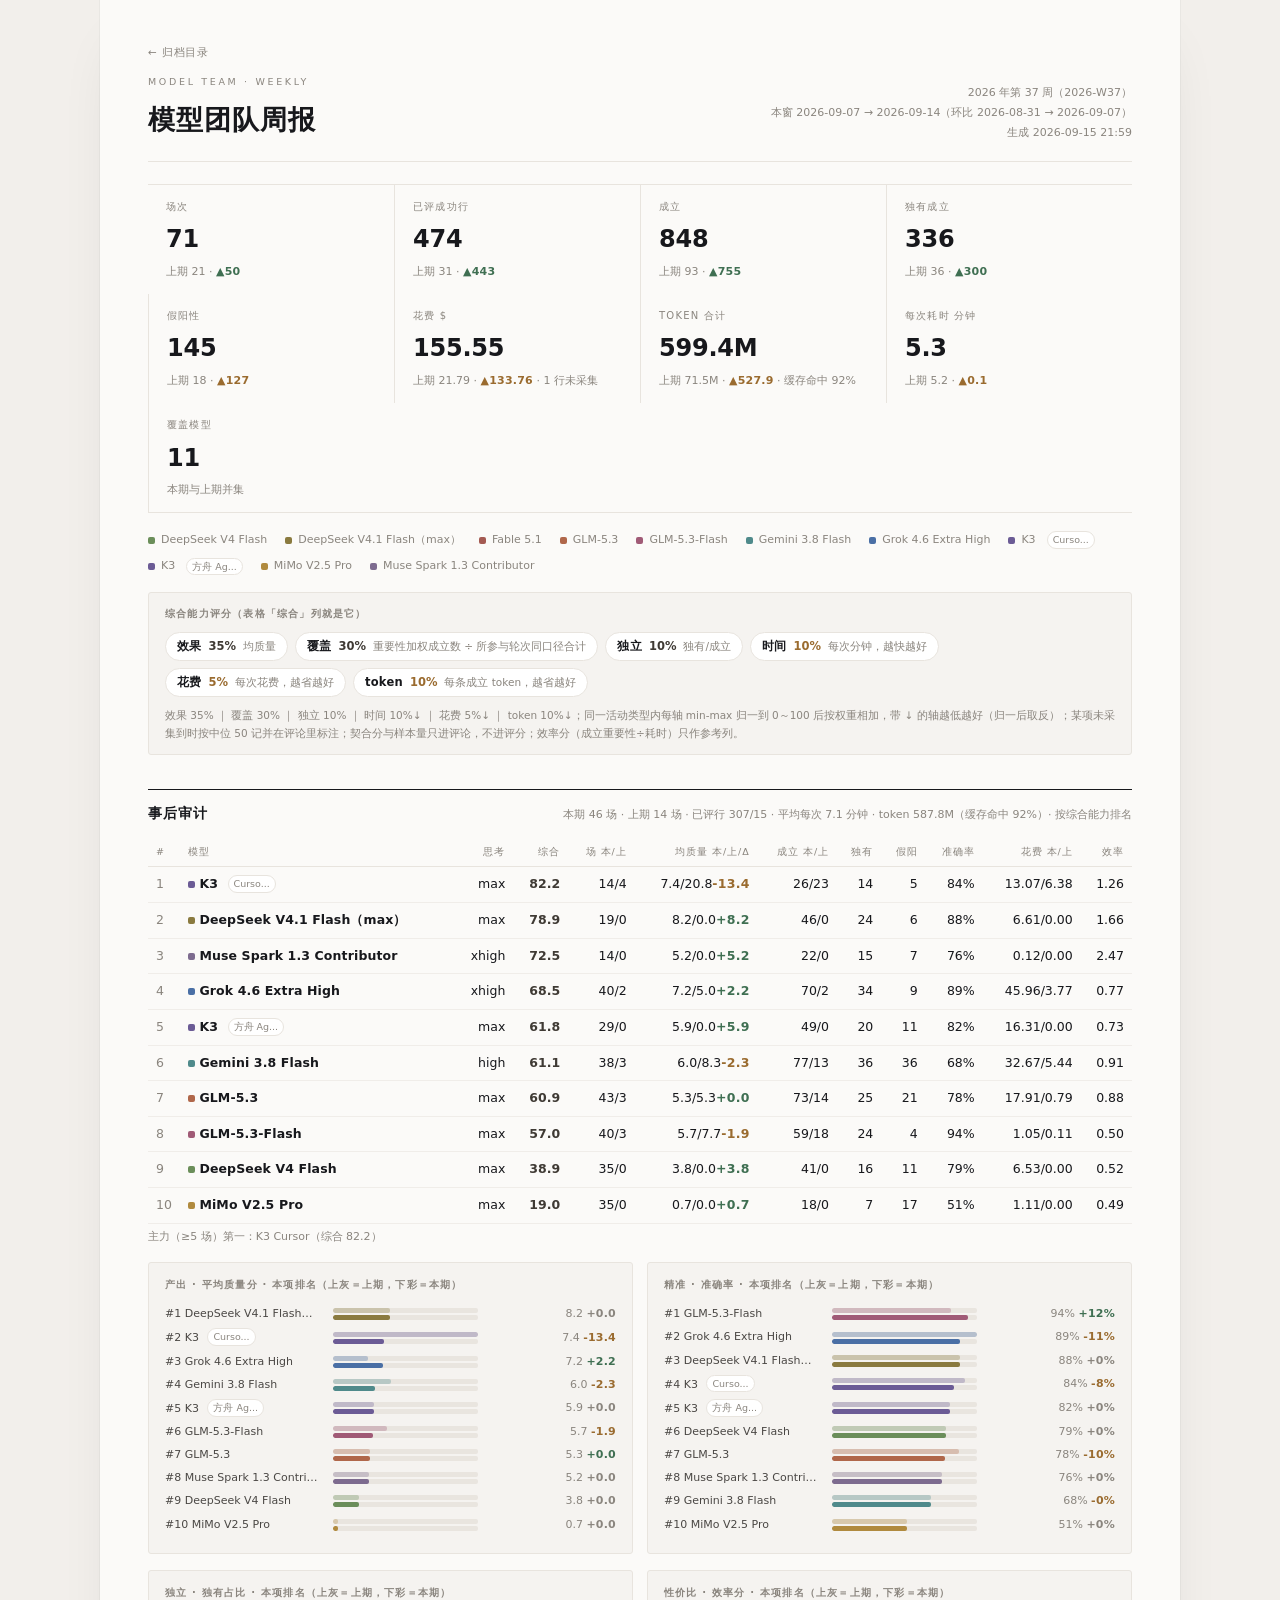
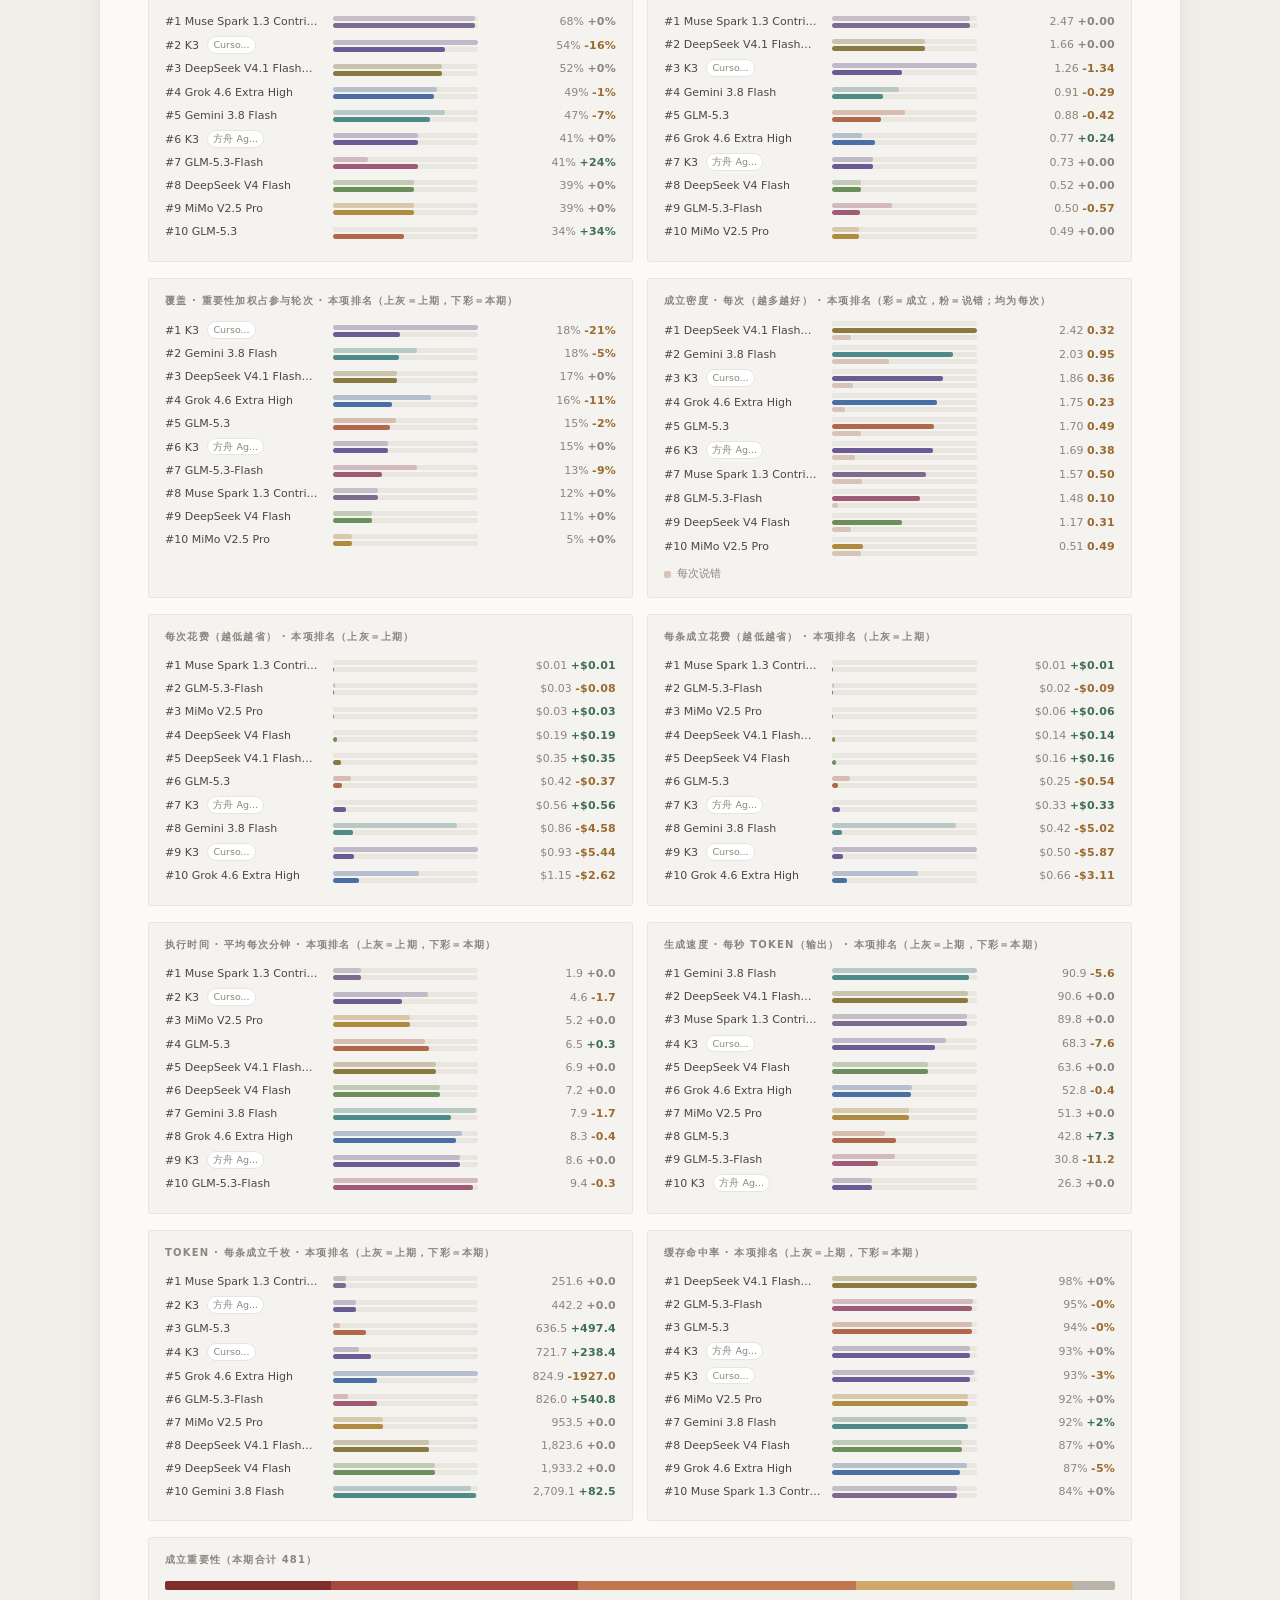
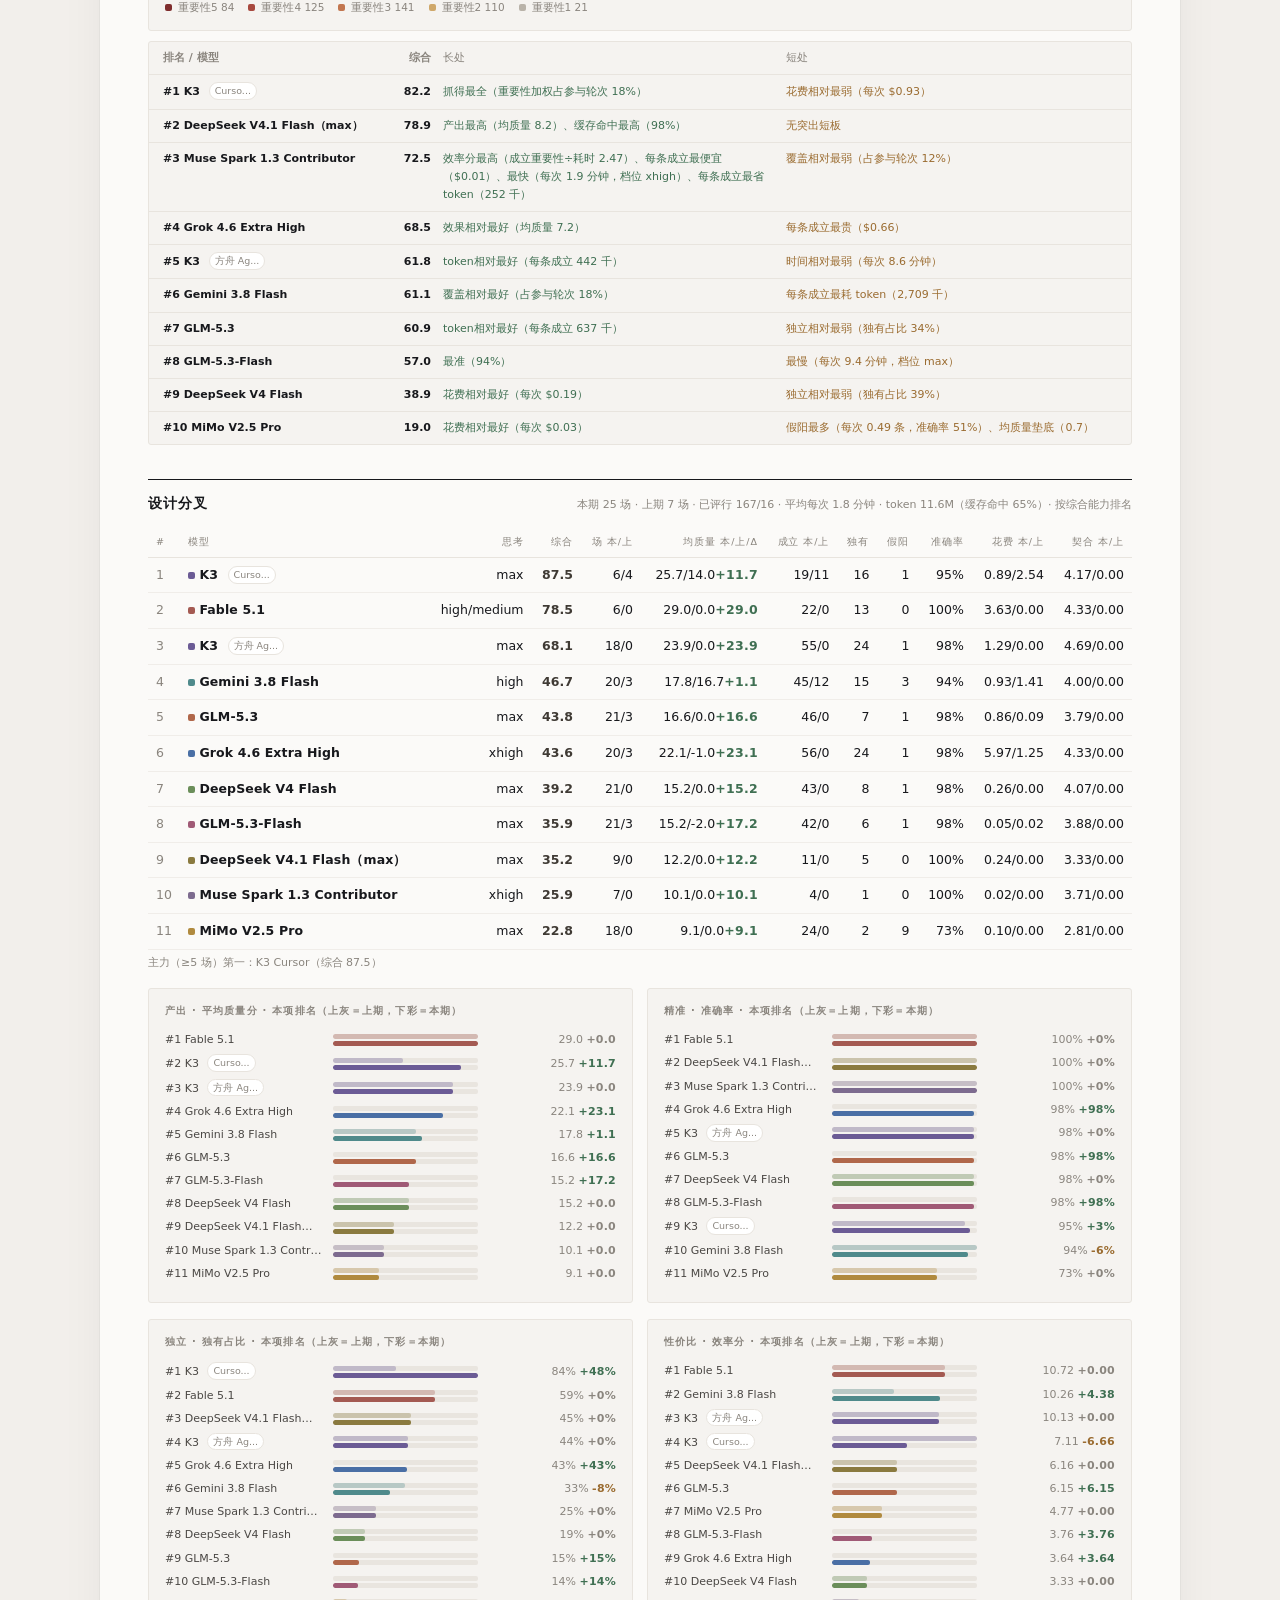
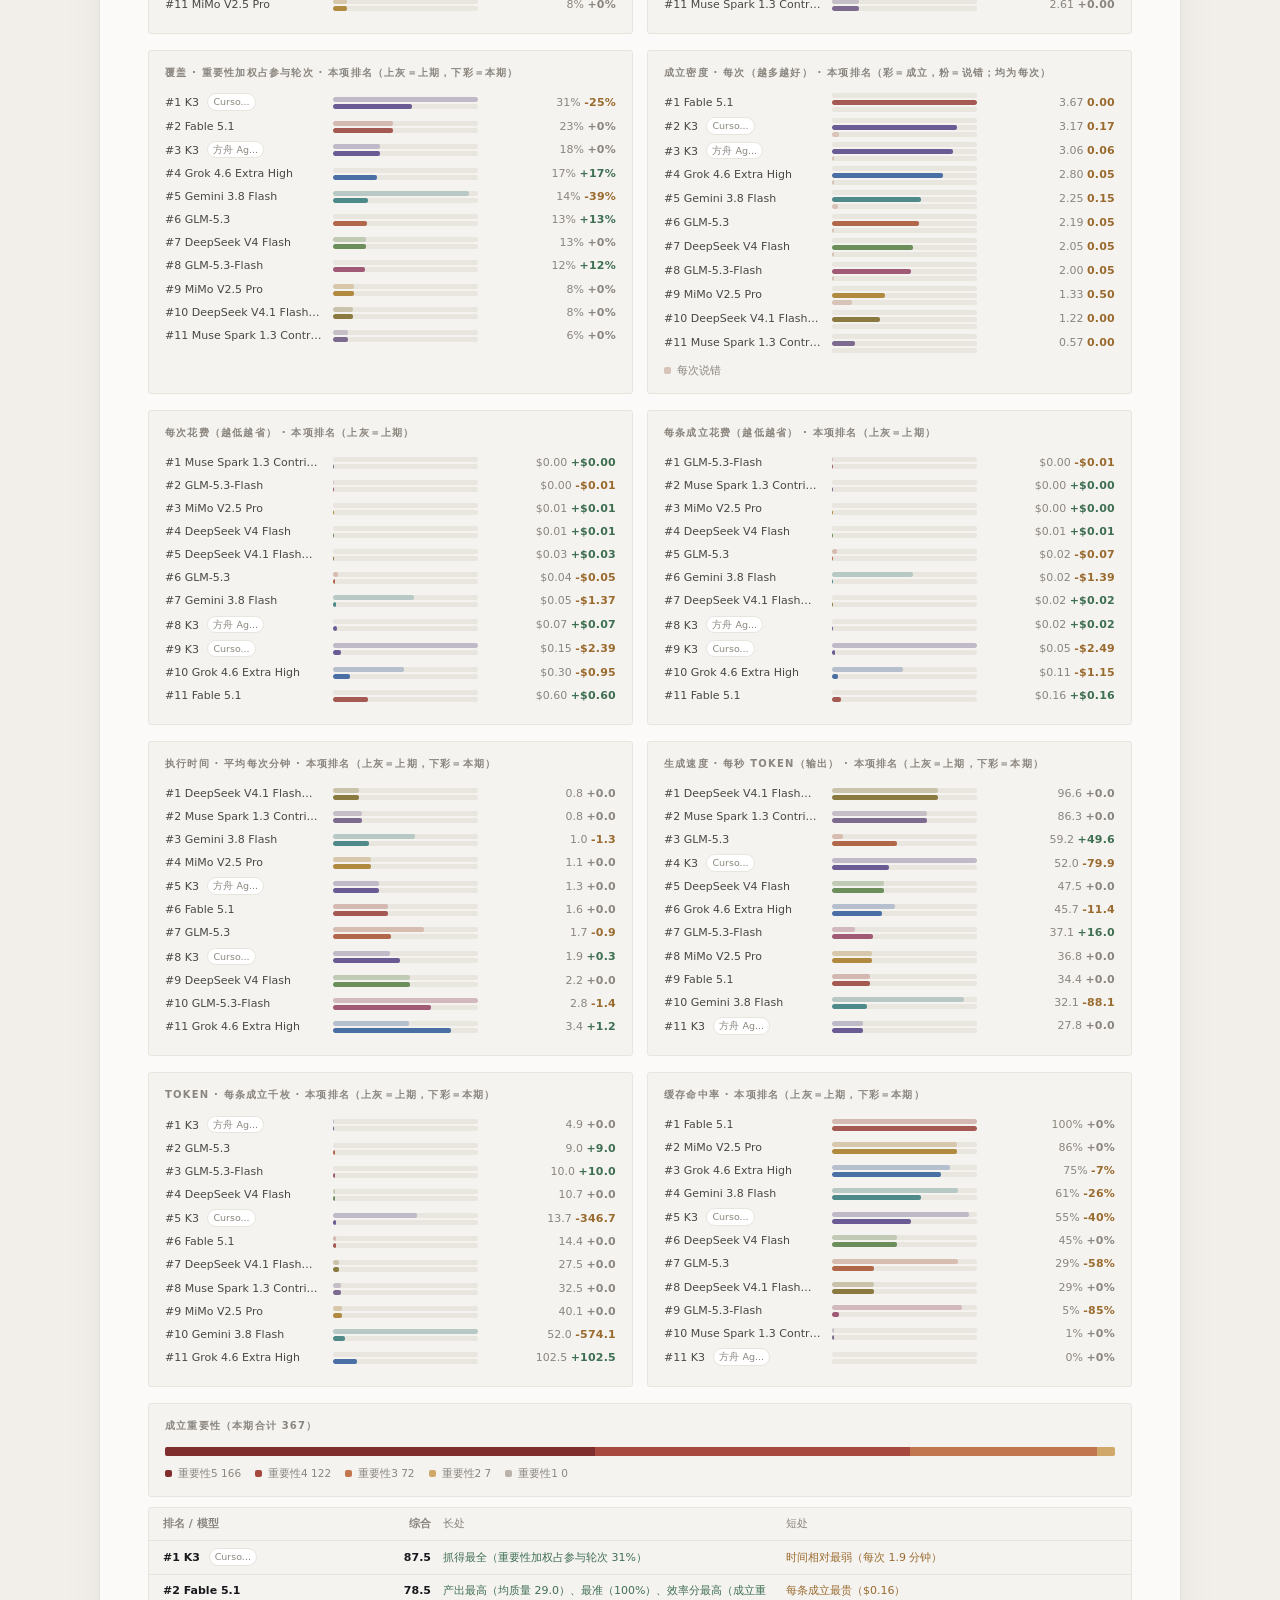
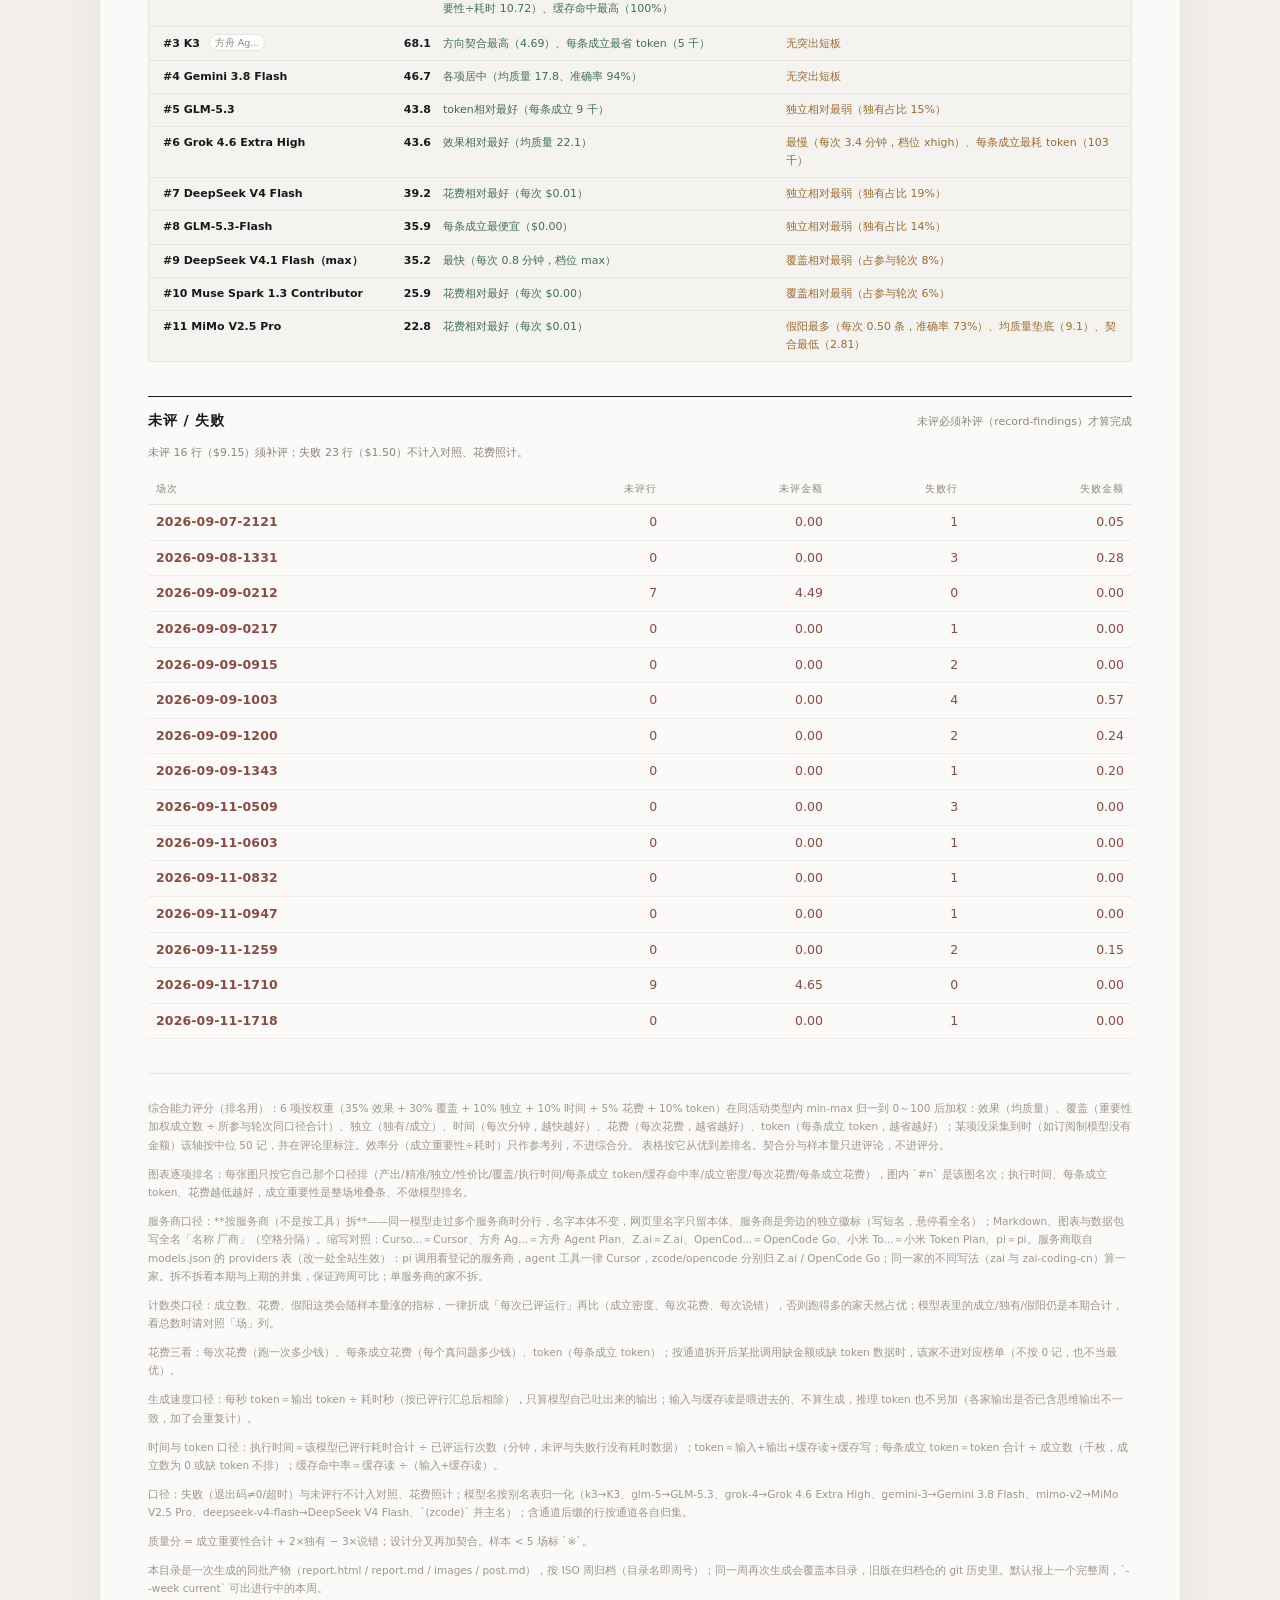
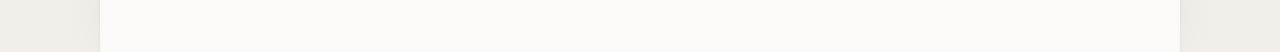
==== commit e9f24e11: "周报 W37/W38：按档位改名重生成（DeepSeek V4.1 Flash（max）），报告与贴文同源" ====
--- a/weekly/2026-W37/report.html
+++ b/weekly/2026-W37/report.html
@@ -9,7 +9,7 @@
 <body>
 <div id="app"></div>
 <noscript><p style="padding:24px">这份周报靠 JavaScript 渲染，请在浏览器打开；纯文本版见同目录 <code>report.md</code>。</p></noscript>
-<script id="report-data" type="application/json">{"week":{"label":"2026 年第 37 周","stamp":"2026-W37","window":["2026-09-07","2026-09-14"],"prev":["2026-08-31","2026-09-07"],"generated_at":"2026-09-15 18:05","partial":false,"title":"模型团队周报 2026-W37（2026-09-07 → 2026-09-14）"},"head":{"back":{"href":"../../index.html","text":"← 归档目录"},"kicker":"MODEL TEAM · WEEKLY","h1":"模型团队周报","meta":["2026 年第 37 周（2026-W37）","本窗 2026-09-07 → 2026-09-14（环比 2026-08-31 → 2026-09-07）","生成 2026-09-15 18:05"]},"kpis":[{"label":"场次","value":"71","prefix":"上期 21 · ","delta":{"text":"▲50","cls":"up"}},{"label":"已评成功行","value":"474","prefix":"上期 31 · ","delta":{"text":"▲443","cls":"up"}},{"label":"成立","value":"848","prefix":"上期 93 · ","delta":{"text":"▲755","cls":"up"}},{"label":"独有成立","value":"336","prefix":"上期 36 · ","delta":{"text":"▲300","cls":"up"}},{"label":"假阳性","value":"145","prefix":"上期 18 · ","delta":{"text":"▲127","cls":"down"}},{"label":"花费 $","value":"155.55","prefix":"上期 19.50 · ","delta":{"text":"▲136.05","cls":"down"},"suffix":" · 15 行未采集"},{"label":"token 合计","value":"599.4M","prefix":"上期 64.3M · ","delta":{"text":"▲535.1","cls":"down"},"suffix":" · 缓存命中 92%"},{"label":"每次耗时 分钟","value":"5.3","prefix":"上期 5.2 · ","delta":{"text":"▲0.1","cls":"down"}},{"label":"覆盖模型","value":"11","prefix":"本期与上期并集","delta":null}],"legend":[{"name":"DeepSeek V4 Flash","tone":"#6b8e5a","badge":null},{"name":"DeepSeek V4.1 Flash","tone":"#8a7a3f","badge":null},{"name":"Fable 5.1","tone":"#a45a52","badge":null},{"name":"GLM-5.3","tone":"#b0674a","badge":null},{"name":"GLM-5.3-Flash","tone":"#a05a76","badge":null},{"name":"Gemini 3.8 Flash","tone":"#4f8a8b","badge":null},{"name":"Grok 4.6 Extra High","tone":"#4a6fa5","badge":null},{"name":"K3","tone":"#6b5b95","badge":{"text":"Curso...","title":"Cursor"}},{"name":"K3","tone":"#6b5b95","badge":{"text":"方舟 Ag...","title":"方舟 Agent Plan"}},{"name":"MiMo V2.5 Pro","tone":"#b08a3e","badge":null},{"name":"Muse Spark 1.3 Contributor","tone":"#7d6b8f","badge":null}],"formula":{"title":"综合能力评分（表格「综合」列就是它）","axes":[{"name":"效果","share":"35%","desc":"均质量","low":false},{"name":"覆盖","share":"30%","desc":"重要性加权成立数 ÷ 所参与轮次同口径合计","low":false},{"name":"独立","share":"10%","desc":"独有/成立","low":false},{"name":"时间","share":"10%","desc":"每次分钟，越快越好","low":true},{"name":"花费","share":"5%","desc":"每次花费，越省越好","low":true},{"name":"token","share":"10%","desc":"每条成立 token，越省越好","low":true}],"weights_line":"效果 35% ｜ 覆盖 30% ｜ 独立 10% ｜ 时间 10%↓ ｜ 花费 5%↓ ｜ token 10%↓","note":"效果 35% ｜ 覆盖 30% ｜ 独立 10% ｜ 时间 10%↓ ｜ 花费 5%↓ ｜ token 10%↓；同一活动类型内每轴 min-max 归一到 0～100 后按权重相加，带 ↓ 的轴越低越好（归一后取反）；某项未采集到时按中位 50 记并在评论里标注；契合分与样本量只进评论，不进评分；效率分（成立重要性÷耗时）只作参考列。"},"kinds":[{"title":"事后审计","meta":"本期 46 场 · 上期 14 场 · 已评行 307/15 · 平均每次 7.1 分钟 · token 587.8M（缓存命中 92%）· 按综合能力排名","table":{"head":[{"text":"#"},{"text":"模型","left":true},{"text":"思考"},{"text":"综合"},{"text":"场 本/上"},{"text":"均质量 本/上/Δ"},{"text":"成立 本/上"},{"text":"独有"},{"text":"假阳"},{"text":"准确率"},{"text":"花费 本/上"},{"text":"效率"}],"rows":[{"rank":"1","name":"K3","dot":"#6b5b95","badge":{"text":"Curso...","title":"Cursor"},"cells":[{"text":"max"},{"text":"82.2","cls":"score"},{"text":"14/4"},{"text":"7.4/20.8","delta":{"text":"-13.4","cls":"down"}},{"text":"26/23"},{"text":"14"},{"text":"5"},{"text":"84%"},{"text":"13.07/6.38"},{"text":"1.26"}]},{"rank":"2","name":"DeepSeek V4.1 Flash","dot":"#8a7a3f","badge":null,"cells":[{"text":"max"},{"text":"78.9","cls":"score"},{"text":"19/0"},{"text":"8.2/0.0","delta":{"text":"+8.2","cls":"up"}},{"text":"46/0"},{"text":"24"},{"text":"6"},{"text":"88%"},{"text":"6.61/0.00"},{"text":"1.66"}]},{"rank":"3","name":"Muse Spark 1.3 Contributor","dot":"#7d6b8f","badge":null,"cells":[{"text":"xhigh"},{"text":"72.5","cls":"score"},{"text":"14/0"},{"text":"5.2/0.0","delta":{"text":"+5.2","cls":"up"}},{"text":"22/0"},{"text":"15"},{"text":"7"},{"text":"76%"},{"text":"0.12/0.00"},{"text":"2.47"}]},{"rank":"4","name":"Grok 4.6 Extra High","dot":"#4a6fa5","badge":null,"cells":[{"text":"xhigh"},{"text":"68.5","cls":"score"},{"text":"40/2"},{"text":"7.2/5.0","delta":{"text":"+2.2","cls":"up"}},{"text":"70/2"},{"text":"34"},{"text":"9"},{"text":"89%"},{"text":"45.96/3.77"},{"text":"0.77"}]},{"rank":"5","name":"K3","dot":"#6b5b95","badge":{"text":"方舟 Ag...","title":"方舟 Agent Plan"},"cells":[{"text":"max"},{"text":"61.8","cls":"score"},{"text":"29/0"},{"text":"5.9/0.0","delta":{"text":"+5.9","cls":"up"}},{"text":"49/0"},{"text":"20"},{"text":"11"},{"text":"82%"},{"text":"16.31/0.00"},{"text":"0.73"}]},{"rank":"6","name":"Gemini 3.8 Flash","dot":"#4f8a8b","badge":null,"cells":[{"text":"high"},{"text":"61.1","cls":"score"},{"text":"38/3"},{"text":"6.0/8.3","delta":{"text":"-2.3","cls":"down"}},{"text":"77/13"},{"text":"36"},{"text":"36"},{"text":"68%"},{"text":"32.67/5.44"},{"text":"0.91"}]},{"rank":"7","name":"GLM-5.3","dot":"#b0674a","badge":null,"cells":[{"text":"max"},{"text":"60.9","cls":"score"},{"text":"43/3"},{"text":"5.3/5.3","delta":{"text":"+0.0","cls":"up"}},{"text":"73/14"},{"text":"25"},{"text":"21"},{"text":"78%"},{"text":"17.91/0.79"},{"text":"0.88"}]},{"rank":"8","name":"GLM-5.3-Flash","dot":"#a05a76","badge":null,"cells":[{"text":"max"},{"text":"57.0","cls":"score"},{"text":"40/3"},{"text":"5.7/7.7","delta":{"text":"-1.9","cls":"down"}},{"text":"59/18"},{"text":"24"},{"text":"4"},{"text":"94%"},{"text":"1.05/0.11"},{"text":"0.50"}]},{"rank":"9","name":"DeepSeek V4 Flash","dot":"#6b8e5a","badge":null,"cells":[{"text":"max"},{"text":"38.9","cls":"score"},{"text":"35/0"},{"text":"3.8/0.0","delta":{"text":"+3.8","cls":"up"}},{"text":"41/0"},{"text":"16"},{"text":"11"},{"text":"79%"},{"text":"6.53/0.00"},{"text":"0.52"}]},{"rank":"10","name":"MiMo V2.5 Pro","dot":"#b08a3e","badge":null,"cells":[{"text":"max"},{"text":"19.0","cls":"score"},{"text":"35/0"},{"text":"0.7/0.0","delta":{"text":"+0.7","cls":"up"}},{"text":"18/0"},{"text":"7"},{"text":"17"},{"text":"51%"},{"text":"1.11/0.00"},{"text":"0.49"}]}],"note":"主力（≥5 场）第一：K3 Cursor（综合 82.2）"},"panels":[[{"title":"产出 · 平均质量分 · 本项排名（上灰＝上期，下彩＝本期）","rows":[{"label":"#1 DeepSeek V4.1 Flash","badge":null,"tone":"#8a7a3f","was_pct":39.6,"now_pct":39.6,"value":"8.2","delta":{"text":"+0.0","cls":"flat"}},{"label":"#2 K3","badge":{"text":"Curso...","title":"Cursor"},"tone":"#6b5b95","was_pct":100,"now_pct":35.5,"value":"7.4","delta":{"text":"-13.4","cls":"down"}},{"label":"#3 Grok 4.6 Extra High","badge":null,"tone":"#4a6fa5","was_pct":24.1,"now_pct":34.6,"value":"7.2","delta":{"text":"+2.2","cls":"up"}},{"label":"#4 Gemini 3.8 Flash","badge":null,"tone":"#4f8a8b","was_pct":40.2,"now_pct":28.9,"value":"6.0","delta":{"text":"-2.3","cls":"down"}},{"label":"#5 K3","badge":{"text":"方舟 Ag...","title":"方舟 Agent Plan"},"tone":"#6b5b95","was_pct":28.3,"now_pct":28.3,"value":"5.9","delta":{"text":"+0.0","cls":"flat"}},{"label":"#6 GLM-5.3-Flash","badge":null,"tone":"#a05a76","was_pct":36.9,"now_pct":27.6,"value":"5.7","delta":{"text":"-1.9","cls":"down"}},{"label":"#7 GLM-5.3","badge":null,"tone":"#b0674a","was_pct":25.7,"now_pct":25.8,"value":"5.3","delta":{"text":"+0.0","cls":"up"}},{"label":"#8 Muse Spark 1.3 Contributor","badge":null,"tone":"#7d6b8f","was_pct":25.1,"now_pct":25.1,"value":"5.2","delta":{"text":"+0.0","cls":"flat"}},{"label":"#9 DeepSeek V4 Flash","badge":null,"tone":"#6b8e5a","was_pct":18.2,"now_pct":18.2,"value":"3.8","delta":{"text":"+0.0","cls":"flat"}},{"label":"#10 MiMo V2.5 Pro","badge":null,"tone":"#b08a3e","was_pct":3.4,"now_pct":3.4,"value":"0.7","delta":{"text":"+0.0","cls":"flat"}}]},{"title":"精准 · 准确率 · 本项排名（上灰＝上期，下彩＝本期）","rows":[{"label":"#1 GLM-5.3-Flash","badge":null,"tone":"#a05a76","was_pct":81.8,"now_pct":93.7,"value":"94%","delta":{"text":"+12%","cls":"up"}},{"label":"#2 Grok 4.6 Extra High","badge":null,"tone":"#4a6fa5","was_pct":100,"now_pct":88.6,"value":"89%","delta":{"text":"-11%","cls":"down"}},{"label":"#3 DeepSeek V4.1 Flash","badge":null,"tone":"#8a7a3f","was_pct":88.5,"now_pct":88.5,"value":"88%","delta":{"text":"+0%","cls":"flat"}},{"label":"#4 K3","badge":{"text":"Curso...","title":"Cursor"},"tone":"#6b5b95","was_pct":92,"now_pct":83.9,"value":"84%","delta":{"text":"-8%","cls":"down"}},{"label":"#5 K3","badge":{"text":"方舟 Ag...","title":"方舟 Agent Plan"},"tone":"#6b5b95","was_pct":81.7,"now_pct":81.7,"value":"82%","delta":{"text":"+0%","cls":"flat"}},{"label":"#6 DeepSeek V4 Flash","badge":null,"tone":"#6b8e5a","was_pct":78.8,"now_pct":78.8,"value":"79%","delta":{"text":"+0%","cls":"flat"}},{"label":"#7 GLM-5.3","badge":null,"tone":"#b0674a","was_pct":87.5,"now_pct":77.7,"value":"78%","delta":{"text":"-10%","cls":"down"}},{"label":"#8 Muse Spark 1.3 Contributor","badge":null,"tone":"#7d6b8f","was_pct":75.9,"now_pct":75.9,"value":"76%","delta":{"text":"+0%","cls":"flat"}},{"label":"#9 Gemini 3.8 Flash","badge":null,"tone":"#4f8a8b","was_pct":68.4,"now_pct":68.1,"value":"68%","delta":{"text":"-0%","cls":"down"}},{"label":"#10 MiMo V2.5 Pro","badge":null,"tone":"#b08a3e","was_pct":51.4,"now_pct":51.4,"value":"51%","delta":{"text":"+0%","cls":"flat"}}]}],[{"title":"独立 · 独有占比 · 本项排名（上灰＝上期，下彩＝本期）","rows":[{"label":"#1 Muse Spark 1.3 Contributor","badge":null,"tone":"#7d6b8f","was_pct":98,"now_pct":98,"value":"68%","delta":{"text":"+0%","cls":"flat"}},{"label":"#2 K3","badge":{"text":"Curso...","title":"Cursor"},"tone":"#6b5b95","was_pct":100,"now_pct":77.4,"value":"54%","delta":{"text":"-16%","cls":"down"}},{"label":"#3 DeepSeek V4.1 Flash","badge":null,"tone":"#8a7a3f","was_pct":75,"now_pct":75,"value":"52%","delta":{"text":"+0%","cls":"flat"}},{"label":"#4 Grok 4.6 Extra High","badge":null,"tone":"#4a6fa5","was_pct":71.9,"now_pct":69.8,"value":"49%","delta":{"text":"-1%","cls":"down"}},{"label":"#5 Gemini 3.8 Flash","badge":null,"tone":"#4f8a8b","was_pct":77.4,"now_pct":67.2,"value":"47%","delta":{"text":"-7%","cls":"down"}},{"label":"#6 K3","badge":{"text":"方舟 Ag...","title":"方舟 Agent Plan"},"tone":"#6b5b95","was_pct":58.7,"now_pct":58.7,"value":"41%","delta":{"text":"+0%","cls":"flat"}},{"label":"#7 GLM-5.3-Flash","badge":null,"tone":"#a05a76","was_pct":24,"now_pct":58.5,"value":"41%","delta":{"text":"+24%","cls":"up"}},{"label":"#8 DeepSeek V4 Flash","badge":null,"tone":"#6b8e5a","was_pct":56.1,"now_pct":56.1,"value":"39%","delta":{"text":"+0%","cls":"flat"}},{"label":"#9 MiMo V2.5 Pro","badge":null,"tone":"#b08a3e","was_pct":55.9,"now_pct":55.9,"value":"39%","delta":{"text":"+0%","cls":"flat"}},{"label":"#10 GLM-5.3","badge":null,"tone":"#b0674a","was_pct":0,"now_pct":49.2,"value":"34%","delta":{"text":"+34%","cls":"up"}}]},{"title":"性价比 · 效率分 · 本项排名（上灰＝上期，下彩＝本期）","rows":[{"label":"#1 Muse Spark 1.3 Contributor","badge":null,"tone":"#7d6b8f","was_pct":95,"now_pct":95,"value":"2.47","delta":{"text":"+0.00","cls":"flat"}},{"label":"#2 DeepSeek V4.1 Flash","badge":null,"tone":"#8a7a3f","was_pct":64.1,"now_pct":64.1,"value":"1.66","delta":{"text":"+0.00","cls":"flat"}},{"label":"#3 K3","badge":{"text":"Curso...","title":"Cursor"},"tone":"#6b5b95","was_pct":100,"now_pct":48.4,"value":"1.26","delta":{"text":"-1.34","cls":"down"}},{"label":"#4 Gemini 3.8 Flash","badge":null,"tone":"#4f8a8b","was_pct":46.2,"now_pct":34.9,"value":"0.91","delta":{"text":"-0.29","cls":"down"}},{"label":"#5 GLM-5.3","badge":null,"tone":"#b0674a","was_pct":50.2,"now_pct":34,"value":"0.88","delta":{"text":"-0.42","cls":"down"}},{"label":"#6 Grok 4.6 Extra High","badge":null,"tone":"#4a6fa5","was_pct":20.6,"now_pct":29.7,"value":"0.77","delta":{"text":"+0.24","cls":"up"}},{"label":"#7 K3","badge":{"text":"方舟 Ag...","title":"方舟 Agent Plan"},"tone":"#6b5b95","was_pct":28.1,"now_pct":28.1,"value":"0.73","delta":{"text":"+0.00","cls":"flat"}},{"label":"#8 DeepSeek V4 Flash","badge":null,"tone":"#6b8e5a","was_pct":20.1,"now_pct":20.1,"value":"0.52","delta":{"text":"+0.00","cls":"flat"}},{"label":"#9 GLM-5.3-Flash","badge":null,"tone":"#a05a76","was_pct":41.5,"now_pct":19.3,"value":"0.50","delta":{"text":"-0.57","cls":"down"}},{"label":"#10 MiMo V2.5 Pro","badge":null,"tone":"#b08a3e","was_pct":18.8,"now_pct":18.8,"value":"0.49","delta":{"text":"+0.00","cls":"flat"}}]}],[{"title":"覆盖 · 重要性加权占参与轮次 · 本项排名（上灰＝上期，下彩＝本期）","rows":[{"label":"#1 K3","badge":{"text":"Curso...","title":"Cursor"},"tone":"#6b5b95","was_pct":100,"now_pct":46,"value":"18%","delta":{"text":"-21%","cls":"down"}},{"label":"#2 Gemini 3.8 Flash","badge":null,"tone":"#4f8a8b","was_pct":57.6,"now_pct":45.4,"value":"18%","delta":{"text":"-5%","cls":"down"}},{"label":"#3 DeepSeek V4.1 Flash","badge":null,"tone":"#8a7a3f","was_pct":44,"now_pct":44,"value":"17%","delta":{"text":"+0%","cls":"flat"}},{"label":"#4 Grok 4.6 Extra High","badge":null,"tone":"#4a6fa5","was_pct":67.8,"now_pct":40.4,"value":"16%","delta":{"text":"-11%","cls":"down"}},{"label":"#5 GLM-5.3","badge":null,"tone":"#b0674a","was_pct":43.7,"now_pct":39,"value":"15%","delta":{"text":"-2%","cls":"down"}},{"label":"#6 K3","badge":{"text":"方舟 Ag...","title":"方舟 Agent Plan"},"tone":"#6b5b95","was_pct":38.2,"now_pct":38.2,"value":"15%","delta":{"text":"+0%","cls":"flat"}},{"label":"#7 GLM-5.3-Flash","badge":null,"tone":"#a05a76","was_pct":57.6,"now_pct":34,"value":"13%","delta":{"text":"-9%","cls":"down"}},{"label":"#8 Muse Spark 1.3 Contributor","badge":null,"tone":"#7d6b8f","was_pct":31,"now_pct":31,"value":"12%","delta":{"text":"+0%","cls":"flat"}},{"label":"#9 DeepSeek V4 Flash","badge":null,"tone":"#6b8e5a","was_pct":27,"now_pct":27,"value":"11%","delta":{"text":"+0%","cls":"flat"}},{"label":"#10 MiMo V2.5 Pro","badge":null,"tone":"#b08a3e","was_pct":12.8,"now_pct":12.8,"value":"5%","delta":{"text":"+0%","cls":"flat"}}]},{"title":"成立密度 · 每次（越多越好） · 本项排名（彩＝成立，粉＝说错；均为每次）","rows":[{"label":"#1 DeepSeek V4.1 Flash","badge":null,"tone":"#8a7a3f","was_pct":0,"now_pct":100,"value":"2.42","bad_pct":13,"bad_text":"0.32"},{"label":"#2 Gemini 3.8 Flash","badge":null,"tone":"#4f8a8b","was_pct":0,"now_pct":83.7,"value":"2.03","bad_pct":39.1,"bad_text":"0.95"},{"label":"#3 K3","badge":{"text":"Curso...","title":"Cursor"},"tone":"#6b5b95","was_pct":0,"now_pct":76.7,"value":"1.86","bad_pct":14.8,"bad_text":"0.36"},{"label":"#4 Grok 4.6 Extra High","badge":null,"tone":"#4a6fa5","was_pct":0,"now_pct":72.3,"value":"1.75","bad_pct":9.3,"bad_text":"0.23"},{"label":"#5 GLM-5.3","badge":null,"tone":"#b0674a","was_pct":0,"now_pct":70.1,"value":"1.70","bad_pct":20.2,"bad_text":"0.49"},{"label":"#6 K3","badge":{"text":"方舟 Ag...","title":"方舟 Agent Plan"},"tone":"#6b5b95","was_pct":0,"now_pct":69.8,"value":"1.69","bad_pct":15.7,"bad_text":"0.38"},{"label":"#7 Muse Spark 1.3 Contributor","badge":null,"tone":"#7d6b8f","was_pct":0,"now_pct":64.9,"value":"1.57","bad_pct":20.7,"bad_text":"0.50"},{"label":"#8 GLM-5.3-Flash","badge":null,"tone":"#a05a76","was_pct":0,"now_pct":60.9,"value":"1.48","bad_pct":4.1,"bad_text":"0.10"},{"label":"#9 DeepSeek V4 Flash","badge":null,"tone":"#6b8e5a","was_pct":0,"now_pct":48.4,"value":"1.17","bad_pct":13,"bad_text":"0.31"},{"label":"#10 MiMo V2.5 Pro","badge":null,"tone":"#b08a3e","was_pct":0,"now_pct":21.2,"value":"0.51","bad_pct":20.1,"bad_text":"0.49"}],"legend":[{"text":"每次说错","tone":"#d7c3b8"}]}],[{"title":"每次花费（越低越省） · 本项排名（上灰＝上期）","rows":[{"label":"#1 Muse Spark 1.3 Contributor","badge":null,"tone":"#7d6b8f","was_pct":0,"now_pct":0.1,"value":"$0.01","delta":{"text":"+$0.01","cls":"up"}},{"label":"#2 GLM-5.3-Flash","badge":null,"tone":"#a05a76","was_pct":1.7,"now_pct":0.4,"value":"$0.03","delta":{"text":"-$0.08","cls":"down"}},{"label":"#3 MiMo V2.5 Pro","badge":null,"tone":"#b08a3e","was_pct":0,"now_pct":0.5,"value":"$0.03","delta":{"text":"+$0.03","cls":"up"}},{"label":"#4 DeepSeek V4 Flash","badge":null,"tone":"#6b8e5a","was_pct":0,"now_pct":2.9,"value":"$0.19","delta":{"text":"+$0.19","cls":"up"}},{"label":"#5 DeepSeek V4.1 Flash","badge":null,"tone":"#8a7a3f","was_pct":0,"now_pct":5.5,"value":"$0.35","delta":{"text":"+$0.35","cls":"up"}},{"label":"#6 GLM-5.3","badge":null,"tone":"#b0674a","was_pct":12.3,"now_pct":6.5,"value":"$0.42","delta":{"text":"-$0.37","cls":"down"}},{"label":"#7 K3","badge":{"text":"方舟 Ag...","title":"方舟 Agent Plan"},"tone":"#6b5b95","was_pct":0,"now_pct":8.8,"value":"$0.56","delta":{"text":"+$0.56","cls":"up"}},{"label":"#8 Gemini 3.8 Flash","badge":null,"tone":"#4f8a8b","was_pct":85.4,"now_pct":13.5,"value":"$0.86","delta":{"text":"-$4.58","cls":"down"}},{"label":"#9 K3","badge":{"text":"Curso...","title":"Cursor"},"tone":"#6b5b95","was_pct":100,"now_pct":14.6,"value":"$0.93","delta":{"text":"-$5.44","cls":"down"}},{"label":"#10 Grok 4.6 Extra High","badge":null,"tone":"#4a6fa5","was_pct":59.1,"now_pct":18,"value":"$1.15","delta":{"text":"-$2.62","cls":"down"}}]},{"title":"每条成立花费（越低越省） · 本项排名（上灰＝上期）","rows":[{"label":"#1 Muse Spark 1.3 Contributor","badge":null,"tone":"#7d6b8f","was_pct":0,"now_pct":0.1,"value":"$0.01","delta":{"text":"+$0.01","cls":"up"}},{"label":"#2 GLM-5.3-Flash","badge":null,"tone":"#a05a76","was_pct":1.7,"now_pct":0.3,"value":"$0.02","delta":{"text":"-$0.09","cls":"down"}},{"label":"#3 MiMo V2.5 Pro","badge":null,"tone":"#b08a3e","was_pct":0,"now_pct":1,"value":"$0.06","delta":{"text":"+$0.06","cls":"up"}},{"label":"#4 DeepSeek V4.1 Flash","badge":null,"tone":"#8a7a3f","was_pct":0,"now_pct":2.3,"value":"$0.14","delta":{"text":"+$0.14","cls":"up"}},{"label":"#5 DeepSeek V4 Flash","badge":null,"tone":"#6b8e5a","was_pct":0,"now_pct":2.5,"value":"$0.16","delta":{"text":"+$0.16","cls":"up"}},{"label":"#6 GLM-5.3","badge":null,"tone":"#b0674a","was_pct":12.3,"now_pct":3.8,"value":"$0.25","delta":{"text":"-$0.54","cls":"down"}},{"label":"#7 K3","badge":{"text":"方舟 Ag...","title":"方舟 Agent Plan"},"tone":"#6b5b95","was_pct":0,"now_pct":5.2,"value":"$0.33","delta":{"text":"+$0.33","cls":"up"}},{"label":"#8 Gemini 3.8 Flash","badge":null,"tone":"#4f8a8b","was_pct":85.4,"now_pct":6.7,"value":"$0.42","delta":{"text":"-$5.02","cls":"down"}},{"label":"#9 K3","badge":{"text":"Curso...","title":"Cursor"},"tone":"#6b5b95","was_pct":100,"now_pct":7.9,"value":"$0.50","delta":{"text":"-$5.87","cls":"down"}},{"label":"#10 Grok 4.6 Extra High","badge":null,"tone":"#4a6fa5","was_pct":59.1,"now_pct":10.3,"value":"$0.66","delta":{"text":"-$3.11","cls":"down"}}]}],[{"title":"执行时间 · 平均每次分钟 · 本项排名（上灰＝上期，下彩＝本期）","rows":[{"label":"#1 Muse Spark 1.3 Contributor","badge":null,"tone":"#7d6b8f","was_pct":19.6,"now_pct":19.6,"value":"1.9","delta":{"text":"+0.0","cls":"flat"}},{"label":"#2 K3","badge":{"text":"Curso...","title":"Cursor"},"tone":"#6b5b95","was_pct":65.4,"now_pct":47.7,"value":"4.6","delta":{"text":"-1.7","cls":"down"}},{"label":"#3 MiMo V2.5 Pro","badge":null,"tone":"#b08a3e","was_pct":53.2,"now_pct":53.2,"value":"5.2","delta":{"text":"+0.0","cls":"flat"}},{"label":"#4 GLM-5.3","badge":null,"tone":"#b0674a","was_pct":63.4,"now_pct":66.5,"value":"6.5","delta":{"text":"+0.3","cls":"up"}},{"label":"#5 DeepSeek V4.1 Flash","badge":null,"tone":"#8a7a3f","was_pct":70.7,"now_pct":70.7,"value":"6.9","delta":{"text":"+0.0","cls":"flat"}},{"label":"#6 DeepSeek V4 Flash","badge":null,"tone":"#6b8e5a","was_pct":73.6,"now_pct":73.6,"value":"7.2","delta":{"text":"+0.0","cls":"flat"}},{"label":"#7 Gemini 3.8 Flash","badge":null,"tone":"#4f8a8b","was_pct":98.8,"now_pct":81.4,"value":"7.9","delta":{"text":"-1.7","cls":"down"}},{"label":"#8 Grok 4.6 Extra High","badge":null,"tone":"#4a6fa5","was_pct":89.3,"now_pct":84.8,"value":"8.3","delta":{"text":"-0.4","cls":"down"}},{"label":"#9 K3","badge":{"text":"方舟 Ag...","title":"方舟 Agent Plan"},"tone":"#6b5b95","was_pct":87.9,"now_pct":87.9,"value":"8.6","delta":{"text":"+0.0","cls":"flat"}},{"label":"#10 GLM-5.3-Flash","badge":null,"tone":"#a05a76","was_pct":100,"now_pct":96.6,"value":"9.4","delta":{"text":"-0.3","cls":"down"}}]},{"title":"生成速度 · 每秒 token（输出） · 本项排名（上灰＝上期，下彩＝本期）","rows":[{"label":"#1 Gemini 3.8 Flash","badge":null,"tone":"#4f8a8b","was_pct":100,"now_pct":94.2,"value":"90.9","delta":{"text":"-5.6","cls":"down"}},{"label":"#2 DeepSeek V4.1 Flash","badge":null,"tone":"#8a7a3f","was_pct":93.9,"now_pct":93.9,"value":"90.6","delta":{"text":"+0.0","cls":"flat"}},{"label":"#3 Muse Spark 1.3 Contributor","badge":null,"tone":"#7d6b8f","was_pct":93,"now_pct":93,"value":"89.8","delta":{"text":"+0.0","cls":"flat"}},{"label":"#4 K3","badge":{"text":"Curso...","title":"Cursor"},"tone":"#6b5b95","was_pct":78.6,"now_pct":70.7,"value":"68.3","delta":{"text":"-7.6","cls":"down"}},{"label":"#5 DeepSeek V4 Flash","badge":null,"tone":"#6b8e5a","was_pct":65.9,"now_pct":65.9,"value":"63.6","delta":{"text":"+0.0","cls":"flat"}},{"label":"#6 Grok 4.6 Extra High","badge":null,"tone":"#4a6fa5","was_pct":55.1,"now_pct":54.6,"value":"52.8","delta":{"text":"-0.4","cls":"down"}},{"label":"#7 MiMo V2.5 Pro","badge":null,"tone":"#b08a3e","was_pct":53.1,"now_pct":53.1,"value":"51.3","delta":{"text":"+0.0","cls":"flat"}},{"label":"#8 GLM-5.3","badge":null,"tone":"#b0674a","was_pct":36.8,"now_pct":44.3,"value":"42.8","delta":{"text":"+7.3","cls":"up"}},{"label":"#9 GLM-5.3-Flash","badge":null,"tone":"#a05a76","was_pct":43.5,"now_pct":31.9,"value":"30.8","delta":{"text":"-11.2","cls":"down"}},{"label":"#10 K3","badge":{"text":"方舟 Ag...","title":"方舟 Agent Plan"},"tone":"#6b5b95","was_pct":27.3,"now_pct":27.3,"value":"26.3","delta":{"text":"+0.0","cls":"flat"}}]}],[{"title":"Token · 每条成立千枚 · 本项排名（上灰＝上期，下彩＝本期）","rows":[{"label":"#1 Muse Spark 1.3 Contributor","badge":null,"tone":"#7d6b8f","was_pct":9.1,"now_pct":9.1,"value":"251.6","delta":{"text":"+0.0","cls":"flat"}},{"label":"#2 K3","badge":{"text":"方舟 Ag...","title":"方舟 Agent Plan"},"tone":"#6b5b95","was_pct":16.1,"now_pct":16.1,"value":"442.2","delta":{"text":"+0.0","cls":"flat"}},{"label":"#3 GLM-5.3","badge":null,"tone":"#b0674a","was_pct":5.1,"now_pct":23.1,"value":"636.5","delta":{"text":"+497.4","cls":"up"}},{"label":"#4 K3","badge":{"text":"Curso...","title":"Cursor"},"tone":"#6b5b95","was_pct":17.6,"now_pct":26.2,"value":"721.7","delta":{"text":"+238.4","cls":"up"}},{"label":"#5 Grok 4.6 Extra High","badge":null,"tone":"#4a6fa5","was_pct":100,"now_pct":30,"value":"824.9","delta":{"text":"-1927.0","cls":"down"}},{"label":"#6 GLM-5.3-Flash","badge":null,"tone":"#a05a76","was_pct":10.4,"now_pct":30,"value":"826.0","delta":{"text":"+540.8","cls":"up"}},{"label":"#7 MiMo V2.5 Pro","badge":null,"tone":"#b08a3e","was_pct":34.6,"now_pct":34.6,"value":"953.5","delta":{"text":"+0.0","cls":"flat"}},{"label":"#8 DeepSeek V4.1 Flash","badge":null,"tone":"#8a7a3f","was_pct":66.3,"now_pct":66.3,"value":"1,823.6","delta":{"text":"+0.0","cls":"flat"}},{"label":"#9 DeepSeek V4 Flash","badge":null,"tone":"#6b8e5a","was_pct":70.2,"now_pct":70.2,"value":"1,933.2","delta":{"text":"+0.0","cls":"flat"}},{"label":"#10 Gemini 3.8 Flash","badge":null,"tone":"#4f8a8b","was_pct":95.4,"now_pct":98.4,"value":"2,709.1","delta":{"text":"+82.5","cls":"up"}}]},{"title":"缓存命中率 · 本项排名（上灰＝上期，下彩＝本期）","rows":[{"label":"#1 DeepSeek V4.1 Flash","badge":null,"tone":"#8a7a3f","was_pct":100,"now_pct":100,"value":"98%","delta":{"text":"+0%","cls":"flat"}},{"label":"#2 GLM-5.3-Flash","badge":null,"tone":"#a05a76","was_pct":97.2,"now_pct":96.8,"value":"95%","delta":{"text":"-0%","cls":"down"}},{"label":"#3 GLM-5.3","badge":null,"tone":"#b0674a","was_pct":96.7,"now_pct":96.5,"value":"94%","delta":{"text":"-0%","cls":"down"}},{"label":"#4 K3","badge":{"text":"方舟 Ag...","title":"方舟 Agent Plan"},"tone":"#6b5b95","was_pct":95,"now_pct":95,"value":"93%","delta":{"text":"+0%","cls":"flat"}},{"label":"#5 K3","badge":{"text":"Curso...","title":"Cursor"},"tone":"#6b5b95","was_pct":97.6,"now_pct":94.9,"value":"93%","delta":{"text":"-3%","cls":"down"}},{"label":"#6 MiMo V2.5 Pro","badge":null,"tone":"#b08a3e","was_pct":94.1,"now_pct":94.1,"value":"92%","delta":{"text":"+0%","cls":"flat"}},{"label":"#7 Gemini 3.8 Flash","badge":null,"tone":"#4f8a8b","was_pct":92.1,"now_pct":94.1,"value":"92%","delta":{"text":"+2%","cls":"up"}},{"label":"#8 DeepSeek V4 Flash","badge":null,"tone":"#6b8e5a","was_pct":89.4,"now_pct":89.4,"value":"87%","delta":{"text":"+0%","cls":"flat"}},{"label":"#9 Grok 4.6 Extra High","badge":null,"tone":"#4a6fa5","was_pct":93.3,"now_pct":88.5,"value":"87%","delta":{"text":"-5%","cls":"down"}},{"label":"#10 Muse Spark 1.3 Contributor","badge":null,"tone":"#7d6b8f","was_pct":86.1,"now_pct":86.1,"value":"84%","delta":{"text":"+0%","cls":"flat"}}]}],[{"title":"成立重要性（本期合计 481）","wide":true,"segments":[{"pct":17.46,"tone":"#7f2d2d"},{"pct":25.99,"tone":"#a8493f"},{"pct":29.31,"tone":"#c2764f"},{"pct":22.87,"tone":"#cfa86a"},{"pct":4.37,"tone":"#b9b3a9"}],"legend":[{"text":"重要性5 84","tone":"#7f2d2d"},{"text":"重要性4 125","tone":"#a8493f"},{"text":"重要性3 141","tone":"#c2764f"},{"text":"重要性2 110","tone":"#cfa86a"},{"text":"重要性1 21","tone":"#b9b3a9"}]}]],"comments":{"head":["排名 / 模型","综合","长处","短处"],"rows":[{"rank":"#1 K3","badge":{"text":"Curso...","title":"Cursor"},"score":"82.2","pros":"抓得最全（重要性加权占参与轮次 18%）","cons":"花费相对最弱（每次 $0.93）"},{"rank":"#2 DeepSeek V4.1 Flash","badge":null,"score":"78.9","pros":"产出最高（均质量 8.2）、缓存命中最高（98%）","cons":"无突出短板"},{"rank":"#3 Muse Spark 1.3 Contributor","badge":null,"score":"72.5","pros":"效率分最高（成立重要性÷耗时 2.47）、每条成立最便宜（$0.01）、最快（每次 1.9 分钟，档位 xhigh）、每条成立最省 token（252 千）","cons":"覆盖相对最弱（占参与轮次 12%）"},{"rank":"#4 Grok 4.6 Extra High","badge":null,"score":"68.5","pros":"效果相对最好（均质量 7.2）","cons":"每条成立最贵（$0.66）"},{"rank":"#5 K3","badge":{"text":"方舟 Ag...","title":"方舟 Agent Plan"},"score":"61.8","pros":"token相对最好（每条成立 442 千）","cons":"时间相对最弱（每次 8.6 分钟）"},{"rank":"#6 Gemini 3.8 Flash","badge":null,"score":"61.1","pros":"覆盖相对最好（占参与轮次 18%）","cons":"每条成立最耗 token（2,709 千）"},{"rank":"#7 GLM-5.3","badge":null,"score":"60.9","pros":"token相对最好（每条成立 637 千）","cons":"独立相对最弱（独有占比 34%）"},{"rank":"#8 GLM-5.3-Flash","badge":null,"score":"57.0","pros":"最准（94%）","cons":"最慢（每次 9.4 分钟，档位 max）"},{"rank":"#9 DeepSeek V4 Flash","badge":null,"score":"38.9","pros":"花费相对最好（每次 $0.19）","cons":"独立相对最弱（独有占比 39%）"},{"rank":"#10 MiMo V2.5 Pro","badge":null,"score":"19.0","pros":"花费相对最好（每次 $0.03）","cons":"假阳最多（每次 0.49 条，准确率 51%）、均质量垫底（0.7）"}]}},{"title":"设计分叉","meta":"本期 25 场 · 上期 7 场 · 已评行 167/16 · 平均每次 1.8 分钟 · token 11.6M（缓存命中 65%）· 按综合能力排名","table":{"head":[{"text":"#"},{"text":"模型","left":true},{"text":"思考"},{"text":"综合"},{"text":"场 本/上"},{"text":"均质量 本/上/Δ"},{"text":"成立 本/上"},{"text":"独有"},{"text":"假阳"},{"text":"准确率"},{"text":"花费 本/上"},{"text":"契合 本/上"}],"rows":[{"rank":"1","name":"K3","dot":"#6b5b95","badge":{"text":"Curso...","title":"Cursor"},"cells":[{"text":"max"},{"text":"87.5","cls":"score"},{"text":"6/4"},{"text":"25.7/14.0","delta":{"text":"+11.7","cls":"up"}},{"text":"19/11"},{"text":"16"},{"text":"1"},{"text":"95%"},{"text":"0.89/1.02"},{"text":"4.17/0.00"}]},{"rank":"2","name":"Fable 5.1","dot":"#a45a52","badge":null,"cells":[{"text":"high/medium"},{"text":"78.5","cls":"score"},{"text":"6/0"},{"text":"29.0/0.0","delta":{"text":"+29.0","cls":"up"}},{"text":"22/0"},{"text":"13"},{"text":"0"},{"text":"100%"},{"text":"3.63/0.00"},{"text":"4.33/0.00"}]},{"rank":"3","name":"K3","dot":"#6b5b95","badge":{"text":"方舟 Ag...","title":"方舟 Agent Plan"},"cells":[{"text":"max"},{"text":"68.1","cls":"score"},{"text":"18/0"},{"text":"23.9/0.0","delta":{"text":"+23.9","cls":"up"}},{"text":"55/0"},{"text":"24"},{"text":"1"},{"text":"98%"},{"text":"1.29/0.00"},{"text":"4.69/0.00"}]},{"rank":"4","name":"Gemini 3.8 Flash","dot":"#4f8a8b","badge":null,"cells":[{"text":"high"},{"text":"46.7","cls":"score"},{"text":"20/3"},{"text":"17.8/16.7","delta":{"text":"+1.1","cls":"up"}},{"text":"45/12"},{"text":"15"},{"text":"3"},{"text":"94%"},{"text":"0.93/0.80"},{"text":"4.00/0.00"}]},{"rank":"5","name":"GLM-5.3","dot":"#b0674a","badge":null,"cells":[{"text":"max"},{"text":"43.8","cls":"score"},{"text":"21/3"},{"text":"16.6/0.0","delta":{"text":"+16.6","cls":"up"}},{"text":"46/0"},{"text":"7"},{"text":"1"},{"text":"98%"},{"text":"0.86/0.09"},{"text":"3.79/0.00"}]},{"rank":"6","name":"Grok 4.6 Extra High","dot":"#4a6fa5","badge":null,"cells":[{"text":"xhigh"},{"text":"43.6","cls":"score"},{"text":"20/3"},{"text":"22.1/-1.0","delta":{"text":"+23.1","cls":"up"}},{"text":"56/0"},{"text":"24"},{"text":"1"},{"text":"98%"},{"text":"5.97/1.11"},{"text":"4.33/0.00"}]},{"rank":"7","name":"DeepSeek V4 Flash","dot":"#6b8e5a","badge":null,"cells":[{"text":"max"},{"text":"39.2","cls":"score"},{"text":"21/0"},{"text":"15.2/0.0","delta":{"text":"+15.2","cls":"up"}},{"text":"43/0"},{"text":"8"},{"text":"1"},{"text":"98%"},{"text":"0.26/0.00"},{"text":"4.07/0.00"}]},{"rank":"8","name":"GLM-5.3-Flash","dot":"#a05a76","badge":null,"cells":[{"text":"max"},{"text":"35.9","cls":"score"},{"text":"21/3"},{"text":"15.2/-2.0","delta":{"text":"+17.2","cls":"up"}},{"text":"42/0"},{"text":"6"},{"text":"1"},{"text":"98%"},{"text":"0.05/0.00"},{"text":"3.88/0.00"}]},{"rank":"9","name":"DeepSeek V4.1 Flash","dot":"#8a7a3f","badge":null,"cells":[{"text":"max"},{"text":"35.2","cls":"score"},{"text":"9/0"},{"text":"12.2/0.0","delta":{"text":"+12.2","cls":"up"}},{"text":"11/0"},{"text":"5"},{"text":"0"},{"text":"100%"},{"text":"0.24/0.00"},{"text":"3.33/0.00"}]},{"rank":"10","name":"Muse Spark 1.3 Contributor","dot":"#7d6b8f","badge":null,"cells":[{"text":"xhigh"},{"text":"25.9","cls":"score"},{"text":"7/0"},{"text":"10.1/0.0","delta":{"text":"+10.1","cls":"up"}},{"text":"4/0"},{"text":"1"},{"text":"0"},{"text":"100%"},{"text":"0.02/0.00"},{"text":"3.71/0.00"}]},{"rank":"11","name":"MiMo V2.5 Pro","dot":"#b08a3e","badge":null,"cells":[{"text":"max"},{"text":"22.8","cls":"score"},{"text":"18/0"},{"text":"9.1/0.0","delta":{"text":"+9.1","cls":"up"}},{"text":"24/0"},{"text":"2"},{"text":"9"},{"text":"73%"},{"text":"0.10/0.00"},{"text":"2.81/0.00"}]}],"note":"主力（≥5 场）第一：K3 Cursor（综合 87.5）"},"panels":[[{"title":"产出 · 平均质量分 · 本项排名（上灰＝上期，下彩＝本期）","rows":[{"label":"#1 Fable 5.1","badge":null,"tone":"#a45a52","was_pct":100,"now_pct":100,"value":"29.0","delta":{"text":"+0.0","cls":"flat"}},{"label":"#2 K3","badge":{"text":"Curso...","title":"Cursor"},"tone":"#6b5b95","was_pct":48.3,"now_pct":88.5,"value":"25.7","delta":{"text":"+11.7","cls":"up"}},{"label":"#3 K3","badge":{"text":"方舟 Ag...","title":"方舟 Agent Plan"},"tone":"#6b5b95","was_pct":82.6,"now_pct":82.6,"value":"23.9","delta":{"text":"+0.0","cls":"flat"}},{"label":"#4 Grok 4.6 Extra High","badge":null,"tone":"#4a6fa5","was_pct":0,"now_pct":76.2,"value":"22.1","delta":{"text":"+23.1","cls":"up"}},{"label":"#5 Gemini 3.8 Flash","badge":null,"tone":"#4f8a8b","was_pct":57.5,"now_pct":61.4,"value":"17.8","delta":{"text":"+1.1","cls":"up"}},{"label":"#6 GLM-5.3","badge":null,"tone":"#b0674a","was_pct":0,"now_pct":57.1,"value":"16.6","delta":{"text":"+16.6","cls":"up"}},{"label":"#7 GLM-5.3-Flash","badge":null,"tone":"#a05a76","was_pct":0,"now_pct":52.4,"value":"15.2","delta":{"text":"+17.2","cls":"up"}},{"label":"#8 DeepSeek V4 Flash","badge":null,"tone":"#6b8e5a","was_pct":52.4,"now_pct":52.4,"value":"15.2","delta":{"text":"+0.0","cls":"flat"}},{"label":"#9 DeepSeek V4.1 Flash","badge":null,"tone":"#8a7a3f","was_pct":42.1,"now_pct":42.1,"value":"12.2","delta":{"text":"+0.0","cls":"flat"}},{"label":"#10 Muse Spark 1.3 Contributor","badge":null,"tone":"#7d6b8f","was_pct":35,"now_pct":35,"value":"10.1","delta":{"text":"+0.0","cls":"flat"}},{"label":"#11 MiMo V2.5 Pro","badge":null,"tone":"#b08a3e","was_pct":31.4,"now_pct":31.4,"value":"9.1","delta":{"text":"+0.0","cls":"flat"}}]},{"title":"精准 · 准确率 · 本项排名（上灰＝上期，下彩＝本期）","rows":[{"label":"#1 Fable 5.1","badge":null,"tone":"#a45a52","was_pct":100,"now_pct":100,"value":"100%","delta":{"text":"+0%","cls":"flat"}},{"label":"#2 DeepSeek V4.1 Flash","badge":null,"tone":"#8a7a3f","was_pct":100,"now_pct":100,"value":"100%","delta":{"text":"+0%","cls":"flat"}},{"label":"#3 Muse Spark 1.3 Contributor","badge":null,"tone":"#7d6b8f","was_pct":100,"now_pct":100,"value":"100%","delta":{"text":"+0%","cls":"flat"}},{"label":"#4 Grok 4.6 Extra High","badge":null,"tone":"#4a6fa5","was_pct":0,"now_pct":98.2,"value":"98%","delta":{"text":"+98%","cls":"up"}},{"label":"#5 K3","badge":{"text":"方舟 Ag...","title":"方舟 Agent Plan"},"tone":"#6b5b95","was_pct":98.2,"now_pct":98.2,"value":"98%","delta":{"text":"+0%","cls":"flat"}},{"label":"#6 GLM-5.3","badge":null,"tone":"#b0674a","was_pct":0,"now_pct":97.9,"value":"98%","delta":{"text":"+98%","cls":"up"}},{"label":"#7 DeepSeek V4 Flash","badge":null,"tone":"#6b8e5a","was_pct":97.7,"now_pct":97.7,"value":"98%","delta":{"text":"+0%","cls":"flat"}},{"label":"#8 GLM-5.3-Flash","badge":null,"tone":"#a05a76","was_pct":0,"now_pct":97.7,"value":"98%","delta":{"text":"+98%","cls":"up"}},{"label":"#9 K3","badge":{"text":"Curso...","title":"Cursor"},"tone":"#6b5b95","was_pct":91.7,"now_pct":95,"value":"95%","delta":{"text":"+3%","cls":"up"}},{"label":"#10 Gemini 3.8 Flash","badge":null,"tone":"#4f8a8b","was_pct":100,"now_pct":93.8,"value":"94%","delta":{"text":"-6%","cls":"down"}},{"label":"#11 MiMo V2.5 Pro","badge":null,"tone":"#b08a3e","was_pct":72.7,"now_pct":72.7,"value":"73%","delta":{"text":"+0%","cls":"flat"}}]}],[{"title":"独立 · 独有占比 · 本项排名（上灰＝上期，下彩＝本期）","rows":[{"label":"#1 K3","badge":{"text":"Curso...","title":"Cursor"},"tone":"#6b5b95","was_pct":43.2,"now_pct":100,"value":"84%","delta":{"text":"+48%","cls":"up"}},{"label":"#2 Fable 5.1","badge":null,"tone":"#a45a52","was_pct":70.2,"now_pct":70.2,"value":"59%","delta":{"text":"+0%","cls":"flat"}},{"label":"#3 DeepSeek V4.1 Flash","badge":null,"tone":"#8a7a3f","was_pct":54,"now_pct":54,"value":"45%","delta":{"text":"+0%","cls":"flat"}},{"label":"#4 K3","badge":{"text":"方舟 Ag...","title":"方舟 Agent Plan"},"tone":"#6b5b95","was_pct":51.8,"now_pct":51.8,"value":"44%","delta":{"text":"+0%","cls":"flat"}},{"label":"#5 Grok 4.6 Extra High","badge":null,"tone":"#4a6fa5","was_pct":0,"now_pct":50.9,"value":"43%","delta":{"text":"+43%","cls":"up"}},{"label":"#6 Gemini 3.8 Flash","badge":null,"tone":"#4f8a8b","was_pct":49.5,"now_pct":39.6,"value":"33%","delta":{"text":"-8%","cls":"down"}},{"label":"#7 Muse Spark 1.3 Contributor","badge":null,"tone":"#7d6b8f","was_pct":29.7,"now_pct":29.7,"value":"25%","delta":{"text":"+0%","cls":"flat"}},{"label":"#8 DeepSeek V4 Flash","badge":null,"tone":"#6b8e5a","was_pct":22.1,"now_pct":22.1,"value":"19%","delta":{"text":"+0%","cls":"flat"}},{"label":"#9 GLM-5.3","badge":null,"tone":"#b0674a","was_pct":0,"now_pct":18.1,"value":"15%","delta":{"text":"+15%","cls":"up"}},{"label":"#10 GLM-5.3-Flash","badge":null,"tone":"#a05a76","was_pct":0,"now_pct":17,"value":"14%","delta":{"text":"+14%","cls":"up"}},{"label":"#11 MiMo V2.5 Pro","badge":null,"tone":"#b08a3e","was_pct":9.9,"now_pct":9.9,"value":"8%","delta":{"text":"+0%","cls":"flat"}}]},{"title":"性价比 · 效率分 · 本项排名（上灰＝上期，下彩＝本期）","rows":[{"label":"#1 Fable 5.1","badge":null,"tone":"#a45a52","was_pct":77.9,"now_pct":77.9,"value":"10.72","delta":{"text":"+0.00","cls":"flat"}},{"label":"#2 Gemini 3.8 Flash","badge":null,"tone":"#4f8a8b","was_pct":42.7,"now_pct":74.5,"value":"10.26","delta":{"text":"+4.38","cls":"up"}},{"label":"#3 K3","badge":{"text":"方舟 Ag...","title":"方舟 Agent Plan"},"tone":"#6b5b95","was_pct":73.6,"now_pct":73.6,"value":"10.13","delta":{"text":"+0.00","cls":"flat"}},{"label":"#4 K3","badge":{"text":"Curso...","title":"Cursor"},"tone":"#6b5b95","was_pct":100,"now_pct":51.6,"value":"7.11","delta":{"text":"-6.66","cls":"down"}},{"label":"#5 DeepSeek V4.1 Flash","badge":null,"tone":"#8a7a3f","was_pct":44.7,"now_pct":44.7,"value":"6.16","delta":{"text":"+0.00","cls":"flat"}},{"label":"#6 GLM-5.3","badge":null,"tone":"#b0674a","was_pct":0,"now_pct":44.6,"value":"6.15","delta":{"text":"+6.15","cls":"up"}},{"label":"#7 MiMo V2.5 Pro","badge":null,"tone":"#b08a3e","was_pct":34.7,"now_pct":34.7,"value":"4.77","delta":{"text":"+0.00","cls":"flat"}},{"label":"#8 GLM-5.3-Flash","badge":null,"tone":"#a05a76","was_pct":0,"now_pct":27.3,"value":"3.76","delta":{"text":"+3.76","cls":"up"}},{"label":"#9 Grok 4.6 Extra High","badge":null,"tone":"#4a6fa5","was_pct":0,"now_pct":26.4,"value":"3.64","delta":{"text":"+3.64","cls":"up"}},{"label":"#10 DeepSeek V4 Flash","badge":null,"tone":"#6b8e5a","was_pct":24.2,"now_pct":24.2,"value":"3.33","delta":{"text":"+0.00","cls":"flat"}},{"label":"#11 Muse Spark 1.3 Contributor","badge":null,"tone":"#7d6b8f","was_pct":18.9,"now_pct":18.9,"value":"2.61","delta":{"text":"+0.00","cls":"flat"}}]}],[{"title":"覆盖 · 重要性加权占参与轮次 · 本项排名（上灰＝上期，下彩＝本期）","rows":[{"label":"#1 K3","badge":{"text":"Curso...","title":"Cursor"},"tone":"#6b5b95","was_pct":100,"now_pct":54.8,"value":"31%","delta":{"text":"-25%","cls":"down"}},{"label":"#2 Fable 5.1","badge":null,"tone":"#a45a52","was_pct":41.4,"now_pct":41.4,"value":"23%","delta":{"text":"+0%","cls":"flat"}},{"label":"#3 K3","badge":{"text":"方舟 Ag...","title":"方舟 Agent Plan"},"tone":"#6b5b95","was_pct":32.7,"now_pct":32.7,"value":"18%","delta":{"text":"+0%","cls":"flat"}},{"label":"#4 Grok 4.6 Extra High","badge":null,"tone":"#4a6fa5","was_pct":0,"now_pct":30.5,"value":"17%","delta":{"text":"+17%","cls":"up"}},{"label":"#5 Gemini 3.8 Flash","badge":null,"tone":"#4f8a8b","was_pct":93.9,"now_pct":24.2,"value":"14%","delta":{"text":"-39%","cls":"down"}},{"label":"#6 GLM-5.3","badge":null,"tone":"#b0674a","was_pct":0,"now_pct":23.7,"value":"13%","delta":{"text":"+13%","cls":"up"}},{"label":"#7 DeepSeek V4 Flash","badge":null,"tone":"#6b8e5a","was_pct":22.6,"now_pct":22.6,"value":"13%","delta":{"text":"+0%","cls":"flat"}},{"label":"#8 GLM-5.3-Flash","badge":null,"tone":"#a05a76","was_pct":0,"now_pct":21.8,"value":"12%","delta":{"text":"+12%","cls":"up"}},{"label":"#9 MiMo V2.5 Pro","badge":null,"tone":"#b08a3e","was_pct":14.3,"now_pct":14.3,"value":"8%","delta":{"text":"+0%","cls":"flat"}},{"label":"#10 DeepSeek V4.1 Flash","badge":null,"tone":"#8a7a3f","was_pct":13.7,"now_pct":13.7,"value":"8%","delta":{"text":"+0%","cls":"flat"}},{"label":"#11 Muse Spark 1.3 Contributor","badge":null,"tone":"#7d6b8f","was_pct":10.2,"now_pct":10.2,"value":"6%","delta":{"text":"+0%","cls":"flat"}}]},{"title":"成立密度 · 每次（越多越好） · 本项排名（彩＝成立，粉＝说错；均为每次）","rows":[{"label":"#1 Fable 5.1","badge":null,"tone":"#a45a52","was_pct":0,"now_pct":100,"value":"3.67","bad_pct":0,"bad_text":"0.00"},{"label":"#2 K3","badge":{"text":"Curso...","title":"Cursor"},"tone":"#6b5b95","was_pct":0,"now_pct":86.4,"value":"3.17","bad_pct":4.5,"bad_text":"0.17"},{"label":"#3 K3","badge":{"text":"方舟 Ag...","title":"方舟 Agent Plan"},"tone":"#6b5b95","was_pct":0,"now_pct":83.3,"value":"3.06","bad_pct":1.5,"bad_text":"0.06"},{"label":"#4 Grok 4.6 Extra High","badge":null,"tone":"#4a6fa5","was_pct":0,"now_pct":76.4,"value":"2.80","bad_pct":1.4,"bad_text":"0.05"},{"label":"#5 Gemini 3.8 Flash","badge":null,"tone":"#4f8a8b","was_pct":0,"now_pct":61.4,"value":"2.25","bad_pct":4.1,"bad_text":"0.15"},{"label":"#6 GLM-5.3","badge":null,"tone":"#b0674a","was_pct":0,"now_pct":59.7,"value":"2.19","bad_pct":1.3,"bad_text":"0.05"},{"label":"#7 DeepSeek V4 Flash","badge":null,"tone":"#6b8e5a","was_pct":0,"now_pct":55.8,"value":"2.05","bad_pct":1.3,"bad_text":"0.05"},{"label":"#8 GLM-5.3-Flash","badge":null,"tone":"#a05a76","was_pct":0,"now_pct":54.5,"value":"2.00","bad_pct":1.3,"bad_text":"0.05"},{"label":"#9 MiMo V2.5 Pro","badge":null,"tone":"#b08a3e","was_pct":0,"now_pct":36.4,"value":"1.33","bad_pct":13.6,"bad_text":"0.50"},{"label":"#10 DeepSeek V4.1 Flash","badge":null,"tone":"#8a7a3f","was_pct":0,"now_pct":33.3,"value":"1.22","bad_pct":0,"bad_text":"0.00"},{"label":"#11 Muse Spark 1.3 Contributor","badge":null,"tone":"#7d6b8f","was_pct":0,"now_pct":15.6,"value":"0.57","bad_pct":0,"bad_text":"0.00"}],"legend":[{"text":"每次说错","tone":"#d7c3b8"}]}],[{"title":"每次花费（越低越省） · 本项排名（上灰＝上期）","rows":[{"label":"#1 Muse Spark 1.3 Contributor","badge":null,"tone":"#7d6b8f","was_pct":0,"now_pct":0.2,"value":"$0.00","delta":{"text":"+$0.00","cls":"up"}},{"label":"#2 GLM-5.3-Flash","badge":null,"tone":"#a05a76","was_pct":0.4,"now_pct":0.2,"value":"$0.00","delta":{"text":"-$0.00","cls":"down"}},{"label":"#3 MiMo V2.5 Pro","badge":null,"tone":"#b08a3e","was_pct":0,"now_pct":0.5,"value":"$0.01","delta":{"text":"+$0.01","cls":"up"}},{"label":"#4 DeepSeek V4 Flash","badge":null,"tone":"#6b8e5a","was_pct":0,"now_pct":1.1,"value":"$0.01","delta":{"text":"+$0.01","cls":"up"}},{"label":"#5 DeepSeek V4.1 Flash","badge":null,"tone":"#8a7a3f","was_pct":0,"now_pct":2.4,"value":"$0.03","delta":{"text":"+$0.03","cls":"up"}},{"label":"#6 GLM-5.3","badge":null,"tone":"#b0674a","was_pct":7.9,"now_pct":3.7,"value":"$0.04","delta":{"text":"-$0.05","cls":"down"}},{"label":"#7 Gemini 3.8 Flash","badge":null,"tone":"#4f8a8b","was_pct":71.3,"now_pct":4.2,"value":"$0.05","delta":{"text":"-$0.75","cls":"down"}},{"label":"#8 K3","badge":{"text":"方舟 Ag...","title":"方舟 Agent Plan"},"tone":"#6b5b95","was_pct":0,"now_pct":6.4,"value":"$0.07","delta":{"text":"+$0.07","cls":"up"}},{"label":"#9 K3","badge":{"text":"Curso...","title":"Cursor"},"tone":"#6b5b95","was_pct":91.1,"now_pct":13.3,"value":"$0.15","delta":{"text":"-$0.87","cls":"down"}},{"label":"#10 Grok 4.6 Extra High","badge":null,"tone":"#4a6fa5","was_pct":100,"now_pct":26.8,"value":"$0.30","delta":{"text":"-$0.82","cls":"down"}},{"label":"#11 Fable 5.1","badge":null,"tone":"#a45a52","was_pct":0,"now_pct":54.2,"value":"$0.60","delta":{"text":"+$0.60","cls":"up"}}]},{"title":"每条成立花费（越低越省） · 本项排名（上灰＝上期）","rows":[{"label":"#1 GLM-5.3-Flash","badge":null,"tone":"#a05a76","was_pct":0.4,"now_pct":0.1,"value":"$0.00","delta":{"text":"-$0.00","cls":"down"}},{"label":"#2 Muse Spark 1.3 Contributor","badge":null,"tone":"#7d6b8f","was_pct":0,"now_pct":0.4,"value":"$0.00","delta":{"text":"+$0.00","cls":"up"}},{"label":"#3 MiMo V2.5 Pro","badge":null,"tone":"#b08a3e","was_pct":0,"now_pct":0.4,"value":"$0.00","delta":{"text":"+$0.00","cls":"up"}},{"label":"#4 DeepSeek V4 Flash","badge":null,"tone":"#6b8e5a","was_pct":0,"now_pct":0.5,"value":"$0.01","delta":{"text":"+$0.01","cls":"up"}},{"label":"#5 GLM-5.3","badge":null,"tone":"#b0674a","was_pct":7.9,"now_pct":1.7,"value":"$0.02","delta":{"text":"-$0.07","cls":"down"}},{"label":"#6 Gemini 3.8 Flash","badge":null,"tone":"#4f8a8b","was_pct":71.3,"now_pct":1.8,"value":"$0.02","delta":{"text":"-$0.77","cls":"down"}},{"label":"#7 DeepSeek V4.1 Flash","badge":null,"tone":"#8a7a3f","was_pct":0,"now_pct":1.9,"value":"$0.02","delta":{"text":"+$0.02","cls":"up"}},{"label":"#8 K3","badge":{"text":"方舟 Ag...","title":"方舟 Agent Plan"},"tone":"#6b5b95","was_pct":0,"now_pct":2.1,"value":"$0.02","delta":{"text":"+$0.02","cls":"up"}},{"label":"#9 K3","badge":{"text":"Curso...","title":"Cursor"},"tone":"#6b5b95","was_pct":91.1,"now_pct":4.2,"value":"$0.05","delta":{"text":"-$0.97","cls":"down"}},{"label":"#10 Grok 4.6 Extra High","badge":null,"tone":"#4a6fa5","was_pct":100,"now_pct":9.6,"value":"$0.11","delta":{"text":"-$1.01","cls":"down"}},{"label":"#11 Fable 5.1","badge":null,"tone":"#a45a52","was_pct":0,"now_pct":14.8,"value":"$0.16","delta":{"text":"+$0.16","cls":"up"}}]}],[{"title":"执行时间 · 平均每次分钟 · 本项排名（上灰＝上期，下彩＝本期）","rows":[{"label":"#1 DeepSeek V4.1 Flash","badge":null,"tone":"#8a7a3f","was_pct":18.1,"now_pct":18.1,"value":"0.8","delta":{"text":"+0.0","cls":"flat"}},{"label":"#2 Muse Spark 1.3 Contributor","badge":null,"tone":"#7d6b8f","was_pct":19.7,"now_pct":19.7,"value":"0.8","delta":{"text":"+0.0","cls":"flat"}},{"label":"#3 Gemini 3.8 Flash","badge":null,"tone":"#4f8a8b","was_pct":56.3,"now_pct":24.8,"value":"1.0","delta":{"text":"-1.3","cls":"down"}},{"label":"#4 MiMo V2.5 Pro","badge":null,"tone":"#b08a3e","was_pct":25.9,"now_pct":25.9,"value":"1.1","delta":{"text":"+0.0","cls":"flat"}},{"label":"#5 K3","badge":{"text":"方舟 Ag...","title":"方舟 Agent Plan"},"tone":"#6b5b95","was_pct":31.5,"now_pct":31.5,"value":"1.3","delta":{"text":"+0.0","cls":"flat"}},{"label":"#6 Fable 5.1","badge":null,"tone":"#a45a52","was_pct":37.7,"now_pct":37.7,"value":"1.6","delta":{"text":"+0.0","cls":"flat"}},{"label":"#7 GLM-5.3","badge":null,"tone":"#b0674a","was_pct":62.5,"now_pct":40.3,"value":"1.7","delta":{"text":"-0.9","cls":"down"}},{"label":"#8 K3","badge":{"text":"Curso...","title":"Cursor"},"tone":"#6b5b95","was_pct":39,"now_pct":46.5,"value":"1.9","delta":{"text":"+0.3","cls":"up"}},{"label":"#9 DeepSeek V4 Flash","badge":null,"tone":"#6b8e5a","was_pct":52.8,"now_pct":52.8,"value":"2.2","delta":{"text":"+0.0","cls":"flat"}},{"label":"#10 GLM-5.3-Flash","badge":null,"tone":"#a05a76","was_pct":100,"now_pct":67.6,"value":"2.8","delta":{"text":"-1.4","cls":"down"}},{"label":"#11 Grok 4.6 Extra High","badge":null,"tone":"#4a6fa5","was_pct":52.3,"now_pct":81.1,"value":"3.4","delta":{"text":"+1.2","cls":"up"}}]},{"title":"生成速度 · 每秒 token（输出） · 本项排名（上灰＝上期，下彩＝本期）","rows":[{"label":"#1 DeepSeek V4.1 Flash","badge":null,"tone":"#8a7a3f","was_pct":100,"now_pct":100,"value":"96.6","delta":{"text":"+0.0","cls":"flat"}},{"label":"#2 Muse Spark 1.3 Contributor","badge":null,"tone":"#7d6b8f","was_pct":89.3,"now_pct":89.3,"value":"86.3","delta":{"text":"+0.0","cls":"flat"}},{"label":"#3 GLM-5.3","badge":null,"tone":"#b0674a","was_pct":10,"now_pct":61.3,"value":"59.2","delta":{"text":"+49.6","cls":"up"}},{"label":"#4 K3","badge":{"text":"Curso...","title":"Cursor"},"tone":"#6b5b95","was_pct":65.3,"now_pct":53.8,"value":"52.0","delta":{"text":"-11.1","cls":"down"}},{"label":"#5 DeepSeek V4 Flash","badge":null,"tone":"#6b8e5a","was_pct":49.1,"now_pct":49.1,"value":"47.5","delta":{"text":"+0.0","cls":"flat"}},{"label":"#6 Grok 4.6 Extra High","badge":null,"tone":"#4a6fa5","was_pct":54.7,"now_pct":47.3,"value":"45.7","delta":{"text":"-7.2","cls":"down"}},{"label":"#7 GLM-5.3-Flash","badge":null,"tone":"#a05a76","was_pct":5.1,"now_pct":38.4,"value":"37.1","delta":{"text":"+32.2","cls":"up"}},{"label":"#8 MiMo V2.5 Pro","badge":null,"tone":"#b08a3e","was_pct":38.1,"now_pct":38.1,"value":"36.8","delta":{"text":"+0.0","cls":"flat"}},{"label":"#9 Fable 5.1","badge":null,"tone":"#a45a52","was_pct":35.6,"now_pct":35.6,"value":"34.4","delta":{"text":"+0.0","cls":"flat"}},{"label":"#10 Gemini 3.8 Flash","badge":null,"tone":"#4f8a8b","was_pct":86.3,"now_pct":33.2,"value":"32.1","delta":{"text":"-51.3","cls":"down"}},{"label":"#11 K3","badge":{"text":"方舟 Ag...","title":"方舟 Agent Plan"},"tone":"#6b5b95","was_pct":28.7,"now_pct":28.7,"value":"27.8","delta":{"text":"+0.0","cls":"flat"}}]}],[{"title":"Token · 每条成立千枚 · 本项排名（上灰＝上期，下彩＝本期）","rows":[{"label":"#1 K3","badge":{"text":"方舟 Ag...","title":"方舟 Agent Plan"},"tone":"#6b5b95","was_pct":1.7,"now_pct":1.7,"value":"4.9","delta":{"text":"+0.0","cls":"flat"}},{"label":"#2 GLM-5.3","badge":null,"tone":"#b0674a","was_pct":0,"now_pct":3.1,"value":"9.0","delta":{"text":"+9.0","cls":"up"}},{"label":"#3 GLM-5.3-Flash","badge":null,"tone":"#a05a76","was_pct":0,"now_pct":3.5,"value":"10.0","delta":{"text":"+10.0","cls":"up"}},{"label":"#4 DeepSeek V4 Flash","badge":null,"tone":"#6b8e5a","was_pct":3.8,"now_pct":3.8,"value":"10.7","delta":{"text":"+0.0","cls":"flat"}},{"label":"#5 K3","badge":{"text":"Curso...","title":"Cursor"},"tone":"#6b5b95","was_pct":41.5,"now_pct":4.8,"value":"13.7","delta":{"text":"-104.3","cls":"down"}},{"label":"#6 Fable 5.1","badge":null,"tone":"#a45a52","was_pct":5,"now_pct":5,"value":"14.4","delta":{"text":"+0.0","cls":"flat"}},{"label":"#7 DeepSeek V4.1 Flash","badge":null,"tone":"#8a7a3f","was_pct":9.7,"now_pct":9.7,"value":"27.5","delta":{"text":"+0.0","cls":"flat"}},{"label":"#8 Muse Spark 1.3 Contributor","badge":null,"tone":"#7d6b8f","was_pct":11.4,"now_pct":11.4,"value":"32.5","delta":{"text":"+0.0","cls":"flat"}},{"label":"#9 MiMo V2.5 Pro","badge":null,"tone":"#b08a3e","was_pct":14.1,"now_pct":14.1,"value":"40.1","delta":{"text":"+0.0","cls":"flat"}},{"label":"#10 Gemini 3.8 Flash","badge":null,"tone":"#4f8a8b","was_pct":100,"now_pct":18.3,"value":"52.0","delta":{"text":"-232.6","cls":"down"}},{"label":"#11 Grok 4.6 Extra High","badge":null,"tone":"#4a6fa5","was_pct":0,"now_pct":36,"value":"102.5","delta":{"text":"+102.5","cls":"up"}}]},{"title":"缓存命中率 · 本项排名（上灰＝上期，下彩＝本期）","rows":[{"label":"#1 Fable 5.1","badge":null,"tone":"#a45a52","was_pct":100,"now_pct":100,"value":"100%","delta":{"text":"+0%","cls":"flat"}},{"label":"#2 MiMo V2.5 Pro","badge":null,"tone":"#b08a3e","was_pct":86.3,"now_pct":86.3,"value":"86%","delta":{"text":"+0%","cls":"flat"}},{"label":"#3 Grok 4.6 Extra High","badge":null,"tone":"#4a6fa5","was_pct":86.6,"now_pct":75.1,"value":"75%","delta":{"text":"-11%","cls":"down"}},{"label":"#4 Gemini 3.8 Flash","badge":null,"tone":"#4f8a8b","was_pct":82.1,"now_pct":61.1,"value":"61%","delta":{"text":"-21%","cls":"down"}},{"label":"#5 K3","badge":{"text":"Curso...","title":"Cursor"},"tone":"#6b5b95","was_pct":92.4,"now_pct":54.6,"value":"55%","delta":{"text":"-38%","cls":"down"}},{"label":"#6 DeepSeek V4 Flash","badge":null,"tone":"#6b8e5a","was_pct":45.1,"now_pct":45.1,"value":"45%","delta":{"text":"+0%","cls":"flat"}},{"label":"#7 GLM-5.3","badge":null,"tone":"#b0674a","was_pct":87.2,"now_pct":29.3,"value":"29%","delta":{"text":"-58%","cls":"down"}},{"label":"#8 DeepSeek V4.1 Flash","badge":null,"tone":"#8a7a3f","was_pct":29,"now_pct":29,"value":"29%","delta":{"text":"+0%","cls":"flat"}},{"label":"#9 GLM-5.3-Flash","badge":null,"tone":"#a05a76","was_pct":93.8,"now_pct":4.8,"value":"5%","delta":{"text":"-89%","cls":"down"}},{"label":"#10 Muse Spark 1.3 Contributor","badge":null,"tone":"#7d6b8f","was_pct":1.3,"now_pct":1.3,"value":"1%","delta":{"text":"+0%","cls":"flat"}},{"label":"#11 K3","badge":{"text":"方舟 Ag...","title":"方舟 Agent Plan"},"tone":"#6b5b95","was_pct":0,"now_pct":0,"value":"0%","delta":{"text":"+0%","cls":"flat"}}]}],[{"title":"成立重要性（本期合计 367）","wide":true,"segments":[{"pct":45.23,"tone":"#7f2d2d"},{"pct":33.24,"tone":"#a8493f"},{"pct":19.62,"tone":"#c2764f"},{"pct":1.91,"tone":"#cfa86a"},{"pct":0,"tone":"#b9b3a9"}],"legend":[{"text":"重要性5 166","tone":"#7f2d2d"},{"text":"重要性4 122","tone":"#a8493f"},{"text":"重要性3 72","tone":"#c2764f"},{"text":"重要性2 7","tone":"#cfa86a"},{"text":"重要性1 0","tone":"#b9b3a9"}]}]],"comments":{"head":["排名 / 模型","综合","长处","短处"],"rows":[{"rank":"#1 K3","badge":{"text":"Curso...","title":"Cursor"},"score":"87.5","pros":"抓得最全（重要性加权占参与轮次 31%）","cons":"时间相对最弱（每次 1.9 分钟）"},{"rank":"#2 Fable 5.1","badge":null,"score":"78.5","pros":"产出最高（均质量 29.0）、最准（100%）、效率分最高（成立重要性÷耗时 10.72）、缓存命中最高（100%）","cons":"每条成立最贵（$0.16）"},{"rank":"#3 K3","badge":{"text":"方舟 Ag...","title":"方舟 Agent Plan"},"score":"68.1","pros":"方向契合最高（4.69）、每条成立最省 token（5 千）","cons":"无突出短板"},{"rank":"#4 Gemini 3.8 Flash","badge":null,"score":"46.7","pros":"各项居中（均质量 17.8、准确率 94%）","cons":"无突出短板"},{"rank":"#5 GLM-5.3","badge":null,"score":"43.8","pros":"token相对最好（每条成立 9 千）","cons":"独立相对最弱（独有占比 15%）"},{"rank":"#6 Grok 4.6 Extra High","badge":null,"score":"43.6","pros":"效果相对最好（均质量 22.1）","cons":"最慢（每次 3.4 分钟，档位 xhigh）、每条成立最耗 token（103 千）"},{"rank":"#7 DeepSeek V4 Flash","badge":null,"score":"39.2","pros":"花费相对最好（每次 $0.01）","cons":"独立相对最弱（独有占比 19%）"},{"rank":"#8 GLM-5.3-Flash","badge":null,"score":"35.9","pros":"每条成立最便宜（$0.00）","cons":"独立相对最弱（独有占比 14%）"},{"rank":"#9 DeepSeek V4.1 Flash","badge":null,"score":"35.2","pros":"最快（每次 0.8 分钟，档位 max）","cons":"覆盖相对最弱（占参与轮次 8%）"},{"rank":"#10 Muse Spark 1.3 Contributor","badge":null,"score":"25.9","pros":"花费相对最好（每次 $0.00）","cons":"覆盖相对最弱（占参与轮次 6%）"},{"rank":"#11 MiMo V2.5 Pro","badge":null,"score":"22.8","pros":"花费相对最好（每次 $0.01）","cons":"假阳最多（每次 0.50 条，准确率 73%）、均质量垫底（9.1）、契合最低（2.81）"}]}}],"debt":{"title":"未评 / 失败","meta":"未评必须补评（record-findings）才算完成","note":"未评 16 行（$9.15）须补评；失败 23 行（$1.50）不计入对照、花费照计。","head":["场次","未评行","未评金额","失败行","失败金额"],"rows":[["2026-09-07-2121","0","0.00","1","0.05"],["2026-09-08-1331","0","0.00","3","0.28"],["2026-09-09-0212","7","4.49","0","0.00"],["2026-09-09-0217","0","0.00","1","0.00"],["2026-09-09-0915","0","0.00","2","0.00"],["2026-09-09-1003","0","0.00","4","0.57"],["2026-09-09-1200","0","0.00","2","0.24"],["2026-09-09-1343","0","0.00","1","0.20"],["2026-09-11-0509","0","0.00","3","0.00"],["2026-09-11-0603","0","0.00","1","0.00"],["2026-09-11-0832","0","0.00","1","0.00"],["2026-09-11-0947","0","0.00","1","0.00"],["2026-09-11-1259","0","0.00","2","0.15"],["2026-09-11-1710","9","4.65","0","0.00"],["2026-09-11-1718","0","0.00","1","0.00"]]},"notes":["综合能力评分（排名用）：6 项按权重（35% 效果 + 30% 覆盖 + 10% 独立 + 10% 时间 + 5% 花费 + 10% token）在同活动类型内 min-max 归一到 0～100 后加权：效果（均质量）、覆盖（重要性加权成立数 ÷ 所参与轮次同口径合计）、独立（独有/成立）、时间（每次分钟，越快越好）、花费（每次花费，越省越好）、token（每条成立 token，越省越好）；某项没采集到时（如订阅制模型没有金额）该轴按中位 50 记，并在评论里标注。效率分（成立重要性÷耗时）只作参考列，不进综合分。 表格按它从优到差排名。契合分与样本量只进评论，不进评分。","图表逐项排名：每张图只按它自己那个口径排（产出/精准/独立/性价比/覆盖/执行时间/每条成立 token/缓存命中率/成立密度/每次花费/每条成立花费），图内 `#n` 是该图名次；执行时间、每条成立 token、花费越低越好，成立重要性是整场堆叠条、不做模型排名。","服务商口径：**按服务商（不是按工具）拆**——同一模型走过多个服务商时分行，名字本体不变，网页里名字只留本体、服务商是旁边的独立徽标（写短名，悬停看全名）；Markdown、图表与数据包写全名「名称 厂商」（空格分隔）。缩写对照：Curso...＝Cursor、方舟 Ag...＝方舟 Agent Plan、Z.ai＝Z.ai、OpenCod...＝OpenCode Go、小米 To...＝小米 Token Plan、pi＝pi。服务商取自 models.json 的 providers 表（改一处全站生效）：pi 调用看登记的服务商，agent 工具一律 Cursor，zcode/opencode 分别归 Z.ai / OpenCode Go；同一家的不同写法（zai 与 zai-coding-cn）算一家。拆不拆看本期与上期的并集，保证跨周可比；单服务商的家不拆。","计数类口径：成立数、花费、假阳这类会随样本量涨的指标，一律折成「每次已评运行」再比（成立密度、每次花费、每次说错），否则跑得多的家天然占优；模型表里的成立/独有/假阳仍是本期合计，看总数时请对照「场」列。","花费三看：每次花费（跑一次多少钱）、每条成立花费（每个真问题多少钱）、token（每条成立 token）；按通道拆开后某批调用缺金额或缺 token 数据时，该家不进对应榜单（不按 0 记，也不当最优）。","生成速度口径：每秒 token＝输出 token ÷ 耗时秒（按已评行汇总后相除），只算模型自己吐出来的输出；输入与缓存读是喂进去的、不算生成，推理 token 也不另加（各家输出是否已含思维输出不一致，加了会重复计）。","时间与 token 口径：执行时间＝该模型已评行耗时合计 ÷ 已评运行次数（分钟，未评与失败行没有耗时数据）；token＝输入+输出+缓存读+缓存写；每条成立 token＝token 合计 ÷ 成立数（千枚，成立数为 0 或缺 token 不排）；缓存命中率＝缓存读 ÷（输入+缓存读）。","口径：失败（退出码≠0/超时）与未评行不计入对照、花费照计；模型名按别名表归一化（k3→K3、glm-5→GLM-5.3、grok-4→Grok 4.6 Extra High、gemini-3→Gemini 3.8 Flash、mimo-v2→MiMo V2.5 Pro、deepseek-v4-flash→DeepSeek V4 Flash、`(zcode)` 并主名）；含通道后缀的行按通道各自归集。","质量分 = 成立重要性合计 + 2×独有 − 3×说错；设计分叉再加契合。样本 \u003c 5 场标 `※`。","本目录是一次生成的同批产物（report.html / report.md / images / post.md），按 ISO 周归档（目录名即周号）；同一周再次生成会覆盖本目录，旧版在归档仓的 git 历史里。默认报上一个完整周，`--week current` 可出进行中的本周。"],"false_pos_tone":"#d7c3b8"}</script>
+<script id="report-data" type="application/json">{"week":{"label":"2026 年第 37 周","stamp":"2026-W37","window":["2026-09-07","2026-09-14"],"prev":["2026-08-31","2026-09-07"],"generated_at":"2026-09-15 21:59","partial":false,"title":"模型团队周报 2026-W37（2026-09-07 → 2026-09-14）"},"head":{"back":{"href":"../../index.html","text":"← 归档目录"},"kicker":"MODEL TEAM · WEEKLY","h1":"模型团队周报","meta":["2026 年第 37 周（2026-W37）","本窗 2026-09-07 → 2026-09-14（环比 2026-08-31 → 2026-09-07）","生成 2026-09-15 21:59"]},"kpis":[{"label":"场次","value":"71","prefix":"上期 21 · ","delta":{"text":"▲50","cls":"up"}},{"label":"已评成功行","value":"474","prefix":"上期 31 · ","delta":{"text":"▲443","cls":"up"}},{"label":"成立","value":"848","prefix":"上期 93 · ","delta":{"text":"▲755","cls":"up"}},{"label":"独有成立","value":"336","prefix":"上期 36 · ","delta":{"text":"▲300","cls":"up"}},{"label":"假阳性","value":"145","prefix":"上期 18 · ","delta":{"text":"▲127","cls":"down"}},{"label":"花费 $","value":"155.55","prefix":"上期 21.79 · ","delta":{"text":"▲133.76","cls":"down"},"suffix":" · 1 行未采集"},{"label":"token 合计","value":"599.4M","prefix":"上期 71.5M · ","delta":{"text":"▲527.9","cls":"down"},"suffix":" · 缓存命中 92%"},{"label":"每次耗时 分钟","value":"5.3","prefix":"上期 5.2 · ","delta":{"text":"▲0.1","cls":"down"}},{"label":"覆盖模型","value":"11","prefix":"本期与上期并集","delta":null}],"legend":[{"name":"DeepSeek V4 Flash","tone":"#6b8e5a","badge":null},{"name":"DeepSeek V4.1 Flash（max）","tone":"#8a7a3f","badge":null},{"name":"Fable 5.1","tone":"#a45a52","badge":null},{"name":"GLM-5.3","tone":"#b0674a","badge":null},{"name":"GLM-5.3-Flash","tone":"#a05a76","badge":null},{"name":"Gemini 3.8 Flash","tone":"#4f8a8b","badge":null},{"name":"Grok 4.6 Extra High","tone":"#4a6fa5","badge":null},{"name":"K3","tone":"#6b5b95","badge":{"text":"Curso...","title":"Cursor"}},{"name":"K3","tone":"#6b5b95","badge":{"text":"方舟 Ag...","title":"方舟 Agent Plan"}},{"name":"MiMo V2.5 Pro","tone":"#b08a3e","badge":null},{"name":"Muse Spark 1.3 Contributor","tone":"#7d6b8f","badge":null}],"formula":{"title":"综合能力评分（表格「综合」列就是它）","axes":[{"name":"效果","share":"35%","desc":"均质量","low":false},{"name":"覆盖","share":"30%","desc":"重要性加权成立数 ÷ 所参与轮次同口径合计","low":false},{"name":"独立","share":"10%","desc":"独有/成立","low":false},{"name":"时间","share":"10%","desc":"每次分钟，越快越好","low":true},{"name":"花费","share":"5%","desc":"每次花费，越省越好","low":true},{"name":"token","share":"10%","desc":"每条成立 token，越省越好","low":true}],"weights_line":"效果 35% ｜ 覆盖 30% ｜ 独立 10% ｜ 时间 10%↓ ｜ 花费 5%↓ ｜ token 10%↓","note":"效果 35% ｜ 覆盖 30% ｜ 独立 10% ｜ 时间 10%↓ ｜ 花费 5%↓ ｜ token 10%↓；同一活动类型内每轴 min-max 归一到 0～100 后按权重相加，带 ↓ 的轴越低越好（归一后取反）；某项未采集到时按中位 50 记并在评论里标注；契合分与样本量只进评论，不进评分；效率分（成立重要性÷耗时）只作参考列。"},"kinds":[{"title":"事后审计","meta":"本期 46 场 · 上期 14 场 · 已评行 307/15 · 平均每次 7.1 分钟 · token 587.8M（缓存命中 92%）· 按综合能力排名","table":{"head":[{"text":"#"},{"text":"模型","left":true},{"text":"思考"},{"text":"综合"},{"text":"场 本/上"},{"text":"均质量 本/上/Δ"},{"text":"成立 本/上"},{"text":"独有"},{"text":"假阳"},{"text":"准确率"},{"text":"花费 本/上"},{"text":"效率"}],"rows":[{"rank":"1","name":"K3","dot":"#6b5b95","badge":{"text":"Curso...","title":"Cursor"},"cells":[{"text":"max"},{"text":"82.2","cls":"score"},{"text":"14/4"},{"text":"7.4/20.8","delta":{"text":"-13.4","cls":"down"}},{"text":"26/23"},{"text":"14"},{"text":"5"},{"text":"84%"},{"text":"13.07/6.38"},{"text":"1.26"}]},{"rank":"2","name":"DeepSeek V4.1 Flash（max）","dot":"#8a7a3f","badge":null,"cells":[{"text":"max"},{"text":"78.9","cls":"score"},{"text":"19/0"},{"text":"8.2/0.0","delta":{"text":"+8.2","cls":"up"}},{"text":"46/0"},{"text":"24"},{"text":"6"},{"text":"88%"},{"text":"6.61/0.00"},{"text":"1.66"}]},{"rank":"3","name":"Muse Spark 1.3 Contributor","dot":"#7d6b8f","badge":null,"cells":[{"text":"xhigh"},{"text":"72.5","cls":"score"},{"text":"14/0"},{"text":"5.2/0.0","delta":{"text":"+5.2","cls":"up"}},{"text":"22/0"},{"text":"15"},{"text":"7"},{"text":"76%"},{"text":"0.12/0.00"},{"text":"2.47"}]},{"rank":"4","name":"Grok 4.6 Extra High","dot":"#4a6fa5","badge":null,"cells":[{"text":"xhigh"},{"text":"68.5","cls":"score"},{"text":"40/2"},{"text":"7.2/5.0","delta":{"text":"+2.2","cls":"up"}},{"text":"70/2"},{"text":"34"},{"text":"9"},{"text":"89%"},{"text":"45.96/3.77"},{"text":"0.77"}]},{"rank":"5","name":"K3","dot":"#6b5b95","badge":{"text":"方舟 Ag...","title":"方舟 Agent Plan"},"cells":[{"text":"max"},{"text":"61.8","cls":"score"},{"text":"29/0"},{"text":"5.9/0.0","delta":{"text":"+5.9","cls":"up"}},{"text":"49/0"},{"text":"20"},{"text":"11"},{"text":"82%"},{"text":"16.31/0.00"},{"text":"0.73"}]},{"rank":"6","name":"Gemini 3.8 Flash","dot":"#4f8a8b","badge":null,"cells":[{"text":"high"},{"text":"61.1","cls":"score"},{"text":"38/3"},{"text":"6.0/8.3","delta":{"text":"-2.3","cls":"down"}},{"text":"77/13"},{"text":"36"},{"text":"36"},{"text":"68%"},{"text":"32.67/5.44"},{"text":"0.91"}]},{"rank":"7","name":"GLM-5.3","dot":"#b0674a","badge":null,"cells":[{"text":"max"},{"text":"60.9","cls":"score"},{"text":"43/3"},{"text":"5.3/5.3","delta":{"text":"+0.0","cls":"up"}},{"text":"73/14"},{"text":"25"},{"text":"21"},{"text":"78%"},{"text":"17.91/0.79"},{"text":"0.88"}]},{"rank":"8","name":"GLM-5.3-Flash","dot":"#a05a76","badge":null,"cells":[{"text":"max"},{"text":"57.0","cls":"score"},{"text":"40/3"},{"text":"5.7/7.7","delta":{"text":"-1.9","cls":"down"}},{"text":"59/18"},{"text":"24"},{"text":"4"},{"text":"94%"},{"text":"1.05/0.11"},{"text":"0.50"}]},{"rank":"9","name":"DeepSeek V4 Flash","dot":"#6b8e5a","badge":null,"cells":[{"text":"max"},{"text":"38.9","cls":"score"},{"text":"35/0"},{"text":"3.8/0.0","delta":{"text":"+3.8","cls":"up"}},{"text":"41/0"},{"text":"16"},{"text":"11"},{"text":"79%"},{"text":"6.53/0.00"},{"text":"0.52"}]},{"rank":"10","name":"MiMo V2.5 Pro","dot":"#b08a3e","badge":null,"cells":[{"text":"max"},{"text":"19.0","cls":"score"},{"text":"35/0"},{"text":"0.7/0.0","delta":{"text":"+0.7","cls":"up"}},{"text":"18/0"},{"text":"7"},{"text":"17"},{"text":"51%"},{"text":"1.11/0.00"},{"text":"0.49"}]}],"note":"主力（≥5 场）第一：K3 Cursor（综合 82.2）"},"panels":[[{"title":"产出 · 平均质量分 · 本项排名（上灰＝上期，下彩＝本期）","rows":[{"label":"#1 DeepSeek V4.1 Flash（max）","badge":null,"tone":"#8a7a3f","was_pct":39.6,"now_pct":39.6,"value":"8.2","delta":{"text":"+0.0","cls":"flat"}},{"label":"#2 K3","badge":{"text":"Curso...","title":"Cursor"},"tone":"#6b5b95","was_pct":100,"now_pct":35.5,"value":"7.4","delta":{"text":"-13.4","cls":"down"}},{"label":"#3 Grok 4.6 Extra High","badge":null,"tone":"#4a6fa5","was_pct":24.1,"now_pct":34.6,"value":"7.2","delta":{"text":"+2.2","cls":"up"}},{"label":"#4 Gemini 3.8 Flash","badge":null,"tone":"#4f8a8b","was_pct":40.2,"now_pct":28.9,"value":"6.0","delta":{"text":"-2.3","cls":"down"}},{"label":"#5 K3","badge":{"text":"方舟 Ag...","title":"方舟 Agent Plan"},"tone":"#6b5b95","was_pct":28.3,"now_pct":28.3,"value":"5.9","delta":{"text":"+0.0","cls":"flat"}},{"label":"#6 GLM-5.3-Flash","badge":null,"tone":"#a05a76","was_pct":36.9,"now_pct":27.6,"value":"5.7","delta":{"text":"-1.9","cls":"down"}},{"label":"#7 GLM-5.3","badge":null,"tone":"#b0674a","was_pct":25.7,"now_pct":25.8,"value":"5.3","delta":{"text":"+0.0","cls":"up"}},{"label":"#8 Muse Spark 1.3 Contributor","badge":null,"tone":"#7d6b8f","was_pct":25.1,"now_pct":25.1,"value":"5.2","delta":{"text":"+0.0","cls":"flat"}},{"label":"#9 DeepSeek V4 Flash","badge":null,"tone":"#6b8e5a","was_pct":18.2,"now_pct":18.2,"value":"3.8","delta":{"text":"+0.0","cls":"flat"}},{"label":"#10 MiMo V2.5 Pro","badge":null,"tone":"#b08a3e","was_pct":3.4,"now_pct":3.4,"value":"0.7","delta":{"text":"+0.0","cls":"flat"}}]},{"title":"精准 · 准确率 · 本项排名（上灰＝上期，下彩＝本期）","rows":[{"label":"#1 GLM-5.3-Flash","badge":null,"tone":"#a05a76","was_pct":81.8,"now_pct":93.7,"value":"94%","delta":{"text":"+12%","cls":"up"}},{"label":"#2 Grok 4.6 Extra High","badge":null,"tone":"#4a6fa5","was_pct":100,"now_pct":88.6,"value":"89%","delta":{"text":"-11%","cls":"down"}},{"label":"#3 DeepSeek V4.1 Flash（max）","badge":null,"tone":"#8a7a3f","was_pct":88.5,"now_pct":88.5,"value":"88%","delta":{"text":"+0%","cls":"flat"}},{"label":"#4 K3","badge":{"text":"Curso...","title":"Cursor"},"tone":"#6b5b95","was_pct":92,"now_pct":83.9,"value":"84%","delta":{"text":"-8%","cls":"down"}},{"label":"#5 K3","badge":{"text":"方舟 Ag...","title":"方舟 Agent Plan"},"tone":"#6b5b95","was_pct":81.7,"now_pct":81.7,"value":"82%","delta":{"text":"+0%","cls":"flat"}},{"label":"#6 DeepSeek V4 Flash","badge":null,"tone":"#6b8e5a","was_pct":78.8,"now_pct":78.8,"value":"79%","delta":{"text":"+0%","cls":"flat"}},{"label":"#7 GLM-5.3","badge":null,"tone":"#b0674a","was_pct":87.5,"now_pct":77.7,"value":"78%","delta":{"text":"-10%","cls":"down"}},{"label":"#8 Muse Spark 1.3 Contributor","badge":null,"tone":"#7d6b8f","was_pct":75.9,"now_pct":75.9,"value":"76%","delta":{"text":"+0%","cls":"flat"}},{"label":"#9 Gemini 3.8 Flash","badge":null,"tone":"#4f8a8b","was_pct":68.4,"now_pct":68.1,"value":"68%","delta":{"text":"-0%","cls":"down"}},{"label":"#10 MiMo V2.5 Pro","badge":null,"tone":"#b08a3e","was_pct":51.4,"now_pct":51.4,"value":"51%","delta":{"text":"+0%","cls":"flat"}}]}],[{"title":"独立 · 独有占比 · 本项排名（上灰＝上期，下彩＝本期）","rows":[{"label":"#1 Muse Spark 1.3 Contributor","badge":null,"tone":"#7d6b8f","was_pct":98,"now_pct":98,"value":"68%","delta":{"text":"+0%","cls":"flat"}},{"label":"#2 K3","badge":{"text":"Curso...","title":"Cursor"},"tone":"#6b5b95","was_pct":100,"now_pct":77.4,"value":"54%","delta":{"text":"-16%","cls":"down"}},{"label":"#3 DeepSeek V4.1 Flash（max）","badge":null,"tone":"#8a7a3f","was_pct":75,"now_pct":75,"value":"52%","delta":{"text":"+0%","cls":"flat"}},{"label":"#4 Grok 4.6 Extra High","badge":null,"tone":"#4a6fa5","was_pct":71.9,"now_pct":69.8,"value":"49%","delta":{"text":"-1%","cls":"down"}},{"label":"#5 Gemini 3.8 Flash","badge":null,"tone":"#4f8a8b","was_pct":77.4,"now_pct":67.2,"value":"47%","delta":{"text":"-7%","cls":"down"}},{"label":"#6 K3","badge":{"text":"方舟 Ag...","title":"方舟 Agent Plan"},"tone":"#6b5b95","was_pct":58.7,"now_pct":58.7,"value":"41%","delta":{"text":"+0%","cls":"flat"}},{"label":"#7 GLM-5.3-Flash","badge":null,"tone":"#a05a76","was_pct":24,"now_pct":58.5,"value":"41%","delta":{"text":"+24%","cls":"up"}},{"label":"#8 DeepSeek V4 Flash","badge":null,"tone":"#6b8e5a","was_pct":56.1,"now_pct":56.1,"value":"39%","delta":{"text":"+0%","cls":"flat"}},{"label":"#9 MiMo V2.5 Pro","badge":null,"tone":"#b08a3e","was_pct":55.9,"now_pct":55.9,"value":"39%","delta":{"text":"+0%","cls":"flat"}},{"label":"#10 GLM-5.3","badge":null,"tone":"#b0674a","was_pct":0,"now_pct":49.2,"value":"34%","delta":{"text":"+34%","cls":"up"}}]},{"title":"性价比 · 效率分 · 本项排名（上灰＝上期，下彩＝本期）","rows":[{"label":"#1 Muse Spark 1.3 Contributor","badge":null,"tone":"#7d6b8f","was_pct":95,"now_pct":95,"value":"2.47","delta":{"text":"+0.00","cls":"flat"}},{"label":"#2 DeepSeek V4.1 Flash（max）","badge":null,"tone":"#8a7a3f","was_pct":64.1,"now_pct":64.1,"value":"1.66","delta":{"text":"+0.00","cls":"flat"}},{"label":"#3 K3","badge":{"text":"Curso...","title":"Cursor"},"tone":"#6b5b95","was_pct":100,"now_pct":48.4,"value":"1.26","delta":{"text":"-1.34","cls":"down"}},{"label":"#4 Gemini 3.8 Flash","badge":null,"tone":"#4f8a8b","was_pct":46.2,"now_pct":34.9,"value":"0.91","delta":{"text":"-0.29","cls":"down"}},{"label":"#5 GLM-5.3","badge":null,"tone":"#b0674a","was_pct":50.2,"now_pct":34,"value":"0.88","delta":{"text":"-0.42","cls":"down"}},{"label":"#6 Grok 4.6 Extra High","badge":null,"tone":"#4a6fa5","was_pct":20.6,"now_pct":29.7,"value":"0.77","delta":{"text":"+0.24","cls":"up"}},{"label":"#7 K3","badge":{"text":"方舟 Ag...","title":"方舟 Agent Plan"},"tone":"#6b5b95","was_pct":28.1,"now_pct":28.1,"value":"0.73","delta":{"text":"+0.00","cls":"flat"}},{"label":"#8 DeepSeek V4 Flash","badge":null,"tone":"#6b8e5a","was_pct":20.1,"now_pct":20.1,"value":"0.52","delta":{"text":"+0.00","cls":"flat"}},{"label":"#9 GLM-5.3-Flash","badge":null,"tone":"#a05a76","was_pct":41.5,"now_pct":19.3,"value":"0.50","delta":{"text":"-0.57","cls":"down"}},{"label":"#10 MiMo V2.5 Pro","badge":null,"tone":"#b08a3e","was_pct":18.8,"now_pct":18.8,"value":"0.49","delta":{"text":"+0.00","cls":"flat"}}]}],[{"title":"覆盖 · 重要性加权占参与轮次 · 本项排名（上灰＝上期，下彩＝本期）","rows":[{"label":"#1 K3","badge":{"text":"Curso...","title":"Cursor"},"tone":"#6b5b95","was_pct":100,"now_pct":46,"value":"18%","delta":{"text":"-21%","cls":"down"}},{"label":"#2 Gemini 3.8 Flash","badge":null,"tone":"#4f8a8b","was_pct":57.6,"now_pct":45.4,"value":"18%","delta":{"text":"-5%","cls":"down"}},{"label":"#3 DeepSeek V4.1 Flash（max）","badge":null,"tone":"#8a7a3f","was_pct":44,"now_pct":44,"value":"17%","delta":{"text":"+0%","cls":"flat"}},{"label":"#4 Grok 4.6 Extra High","badge":null,"tone":"#4a6fa5","was_pct":67.8,"now_pct":40.4,"value":"16%","delta":{"text":"-11%","cls":"down"}},{"label":"#5 GLM-5.3","badge":null,"tone":"#b0674a","was_pct":43.7,"now_pct":39,"value":"15%","delta":{"text":"-2%","cls":"down"}},{"label":"#6 K3","badge":{"text":"方舟 Ag...","title":"方舟 Agent Plan"},"tone":"#6b5b95","was_pct":38.2,"now_pct":38.2,"value":"15%","delta":{"text":"+0%","cls":"flat"}},{"label":"#7 GLM-5.3-Flash","badge":null,"tone":"#a05a76","was_pct":57.6,"now_pct":34,"value":"13%","delta":{"text":"-9%","cls":"down"}},{"label":"#8 Muse Spark 1.3 Contributor","badge":null,"tone":"#7d6b8f","was_pct":31,"now_pct":31,"value":"12%","delta":{"text":"+0%","cls":"flat"}},{"label":"#9 DeepSeek V4 Flash","badge":null,"tone":"#6b8e5a","was_pct":27,"now_pct":27,"value":"11%","delta":{"text":"+0%","cls":"flat"}},{"label":"#10 MiMo V2.5 Pro","badge":null,"tone":"#b08a3e","was_pct":12.8,"now_pct":12.8,"value":"5%","delta":{"text":"+0%","cls":"flat"}}]},{"title":"成立密度 · 每次（越多越好） · 本项排名（彩＝成立，粉＝说错；均为每次）","rows":[{"label":"#1 DeepSeek V4.1 Flash（max）","badge":null,"tone":"#8a7a3f","was_pct":0,"now_pct":100,"value":"2.42","bad_pct":13,"bad_text":"0.32"},{"label":"#2 Gemini 3.8 Flash","badge":null,"tone":"#4f8a8b","was_pct":0,"now_pct":83.7,"value":"2.03","bad_pct":39.1,"bad_text":"0.95"},{"label":"#3 K3","badge":{"text":"Curso...","title":"Cursor"},"tone":"#6b5b95","was_pct":0,"now_pct":76.7,"value":"1.86","bad_pct":14.8,"bad_text":"0.36"},{"label":"#4 Grok 4.6 Extra High","badge":null,"tone":"#4a6fa5","was_pct":0,"now_pct":72.3,"value":"1.75","bad_pct":9.3,"bad_text":"0.23"},{"label":"#5 GLM-5.3","badge":null,"tone":"#b0674a","was_pct":0,"now_pct":70.1,"value":"1.70","bad_pct":20.2,"bad_text":"0.49"},{"label":"#6 K3","badge":{"text":"方舟 Ag...","title":"方舟 Agent Plan"},"tone":"#6b5b95","was_pct":0,"now_pct":69.8,"value":"1.69","bad_pct":15.7,"bad_text":"0.38"},{"label":"#7 Muse Spark 1.3 Contributor","badge":null,"tone":"#7d6b8f","was_pct":0,"now_pct":64.9,"value":"1.57","bad_pct":20.7,"bad_text":"0.50"},{"label":"#8 GLM-5.3-Flash","badge":null,"tone":"#a05a76","was_pct":0,"now_pct":60.9,"value":"1.48","bad_pct":4.1,"bad_text":"0.10"},{"label":"#9 DeepSeek V4 Flash","badge":null,"tone":"#6b8e5a","was_pct":0,"now_pct":48.4,"value":"1.17","bad_pct":13,"bad_text":"0.31"},{"label":"#10 MiMo V2.5 Pro","badge":null,"tone":"#b08a3e","was_pct":0,"now_pct":21.2,"value":"0.51","bad_pct":20.1,"bad_text":"0.49"}],"legend":[{"text":"每次说错","tone":"#d7c3b8"}]}],[{"title":"每次花费（越低越省） · 本项排名（上灰＝上期）","rows":[{"label":"#1 Muse Spark 1.3 Contributor","badge":null,"tone":"#7d6b8f","was_pct":0,"now_pct":0.1,"value":"$0.01","delta":{"text":"+$0.01","cls":"up"}},{"label":"#2 GLM-5.3-Flash","badge":null,"tone":"#a05a76","was_pct":1.7,"now_pct":0.4,"value":"$0.03","delta":{"text":"-$0.08","cls":"down"}},{"label":"#3 MiMo V2.5 Pro","badge":null,"tone":"#b08a3e","was_pct":0,"now_pct":0.5,"value":"$0.03","delta":{"text":"+$0.03","cls":"up"}},{"label":"#4 DeepSeek V4 Flash","badge":null,"tone":"#6b8e5a","was_pct":0,"now_pct":2.9,"value":"$0.19","delta":{"text":"+$0.19","cls":"up"}},{"label":"#5 DeepSeek V4.1 Flash（max）","badge":null,"tone":"#8a7a3f","was_pct":0,"now_pct":5.5,"value":"$0.35","delta":{"text":"+$0.35","cls":"up"}},{"label":"#6 GLM-5.3","badge":null,"tone":"#b0674a","was_pct":12.3,"now_pct":6.5,"value":"$0.42","delta":{"text":"-$0.37","cls":"down"}},{"label":"#7 K3","badge":{"text":"方舟 Ag...","title":"方舟 Agent Plan"},"tone":"#6b5b95","was_pct":0,"now_pct":8.8,"value":"$0.56","delta":{"text":"+$0.56","cls":"up"}},{"label":"#8 Gemini 3.8 Flash","badge":null,"tone":"#4f8a8b","was_pct":85.4,"now_pct":13.5,"value":"$0.86","delta":{"text":"-$4.58","cls":"down"}},{"label":"#9 K3","badge":{"text":"Curso...","title":"Cursor"},"tone":"#6b5b95","was_pct":100,"now_pct":14.6,"value":"$0.93","delta":{"text":"-$5.44","cls":"down"}},{"label":"#10 Grok 4.6 Extra High","badge":null,"tone":"#4a6fa5","was_pct":59.1,"now_pct":18,"value":"$1.15","delta":{"text":"-$2.62","cls":"down"}}]},{"title":"每条成立花费（越低越省） · 本项排名（上灰＝上期）","rows":[{"label":"#1 Muse Spark 1.3 Contributor","badge":null,"tone":"#7d6b8f","was_pct":0,"now_pct":0.1,"value":"$0.01","delta":{"text":"+$0.01","cls":"up"}},{"label":"#2 GLM-5.3-Flash","badge":null,"tone":"#a05a76","was_pct":1.7,"now_pct":0.3,"value":"$0.02","delta":{"text":"-$0.09","cls":"down"}},{"label":"#3 MiMo V2.5 Pro","badge":null,"tone":"#b08a3e","was_pct":0,"now_pct":1,"value":"$0.06","delta":{"text":"+$0.06","cls":"up"}},{"label":"#4 DeepSeek V4.1 Flash（max）","badge":null,"tone":"#8a7a3f","was_pct":0,"now_pct":2.3,"value":"$0.14","delta":{"text":"+$0.14","cls":"up"}},{"label":"#5 DeepSeek V4 Flash","badge":null,"tone":"#6b8e5a","was_pct":0,"now_pct":2.5,"value":"$0.16","delta":{"text":"+$0.16","cls":"up"}},{"label":"#6 GLM-5.3","badge":null,"tone":"#b0674a","was_pct":12.3,"now_pct":3.8,"value":"$0.25","delta":{"text":"-$0.54","cls":"down"}},{"label":"#7 K3","badge":{"text":"方舟 Ag...","title":"方舟 Agent Plan"},"tone":"#6b5b95","was_pct":0,"now_pct":5.2,"value":"$0.33","delta":{"text":"+$0.33","cls":"up"}},{"label":"#8 Gemini 3.8 Flash","badge":null,"tone":"#4f8a8b","was_pct":85.4,"now_pct":6.7,"value":"$0.42","delta":{"text":"-$5.02","cls":"down"}},{"label":"#9 K3","badge":{"text":"Curso...","title":"Cursor"},"tone":"#6b5b95","was_pct":100,"now_pct":7.9,"value":"$0.50","delta":{"text":"-$5.87","cls":"down"}},{"label":"#10 Grok 4.6 Extra High","badge":null,"tone":"#4a6fa5","was_pct":59.1,"now_pct":10.3,"value":"$0.66","delta":{"text":"-$3.11","cls":"down"}}]}],[{"title":"执行时间 · 平均每次分钟 · 本项排名（上灰＝上期，下彩＝本期）","rows":[{"label":"#1 Muse Spark 1.3 Contributor","badge":null,"tone":"#7d6b8f","was_pct":19.6,"now_pct":19.6,"value":"1.9","delta":{"text":"+0.0","cls":"flat"}},{"label":"#2 K3","badge":{"text":"Curso...","title":"Cursor"},"tone":"#6b5b95","was_pct":65.4,"now_pct":47.7,"value":"4.6","delta":{"text":"-1.7","cls":"down"}},{"label":"#3 MiMo V2.5 Pro","badge":null,"tone":"#b08a3e","was_pct":53.2,"now_pct":53.2,"value":"5.2","delta":{"text":"+0.0","cls":"flat"}},{"label":"#4 GLM-5.3","badge":null,"tone":"#b0674a","was_pct":63.4,"now_pct":66.5,"value":"6.5","delta":{"text":"+0.3","cls":"up"}},{"label":"#5 DeepSeek V4.1 Flash（max）","badge":null,"tone":"#8a7a3f","was_pct":70.7,"now_pct":70.7,"value":"6.9","delta":{"text":"+0.0","cls":"flat"}},{"label":"#6 DeepSeek V4 Flash","badge":null,"tone":"#6b8e5a","was_pct":73.6,"now_pct":73.6,"value":"7.2","delta":{"text":"+0.0","cls":"flat"}},{"label":"#7 Gemini 3.8 Flash","badge":null,"tone":"#4f8a8b","was_pct":98.8,"now_pct":81.4,"value":"7.9","delta":{"text":"-1.7","cls":"down"}},{"label":"#8 Grok 4.6 Extra High","badge":null,"tone":"#4a6fa5","was_pct":89.3,"now_pct":84.8,"value":"8.3","delta":{"text":"-0.4","cls":"down"}},{"label":"#9 K3","badge":{"text":"方舟 Ag...","title":"方舟 Agent Plan"},"tone":"#6b5b95","was_pct":87.9,"now_pct":87.9,"value":"8.6","delta":{"text":"+0.0","cls":"flat"}},{"label":"#10 GLM-5.3-Flash","badge":null,"tone":"#a05a76","was_pct":100,"now_pct":96.6,"value":"9.4","delta":{"text":"-0.3","cls":"down"}}]},{"title":"生成速度 · 每秒 token（输出） · 本项排名（上灰＝上期，下彩＝本期）","rows":[{"label":"#1 Gemini 3.8 Flash","badge":null,"tone":"#4f8a8b","was_pct":100,"now_pct":94.2,"value":"90.9","delta":{"text":"-5.6","cls":"down"}},{"label":"#2 DeepSeek V4.1 Flash（max）","badge":null,"tone":"#8a7a3f","was_pct":93.9,"now_pct":93.9,"value":"90.6","delta":{"text":"+0.0","cls":"flat"}},{"label":"#3 Muse Spark 1.3 Contributor","badge":null,"tone":"#7d6b8f","was_pct":93,"now_pct":93,"value":"89.8","delta":{"text":"+0.0","cls":"flat"}},{"label":"#4 K3","badge":{"text":"Curso...","title":"Cursor"},"tone":"#6b5b95","was_pct":78.6,"now_pct":70.7,"value":"68.3","delta":{"text":"-7.6","cls":"down"}},{"label":"#5 DeepSeek V4 Flash","badge":null,"tone":"#6b8e5a","was_pct":65.9,"now_pct":65.9,"value":"63.6","delta":{"text":"+0.0","cls":"flat"}},{"label":"#6 Grok 4.6 Extra High","badge":null,"tone":"#4a6fa5","was_pct":55.1,"now_pct":54.6,"value":"52.8","delta":{"text":"-0.4","cls":"down"}},{"label":"#7 MiMo V2.5 Pro","badge":null,"tone":"#b08a3e","was_pct":53.1,"now_pct":53.1,"value":"51.3","delta":{"text":"+0.0","cls":"flat"}},{"label":"#8 GLM-5.3","badge":null,"tone":"#b0674a","was_pct":36.8,"now_pct":44.3,"value":"42.8","delta":{"text":"+7.3","cls":"up"}},{"label":"#9 GLM-5.3-Flash","badge":null,"tone":"#a05a76","was_pct":43.5,"now_pct":31.9,"value":"30.8","delta":{"text":"-11.2","cls":"down"}},{"label":"#10 K3","badge":{"text":"方舟 Ag...","title":"方舟 Agent Plan"},"tone":"#6b5b95","was_pct":27.3,"now_pct":27.3,"value":"26.3","delta":{"text":"+0.0","cls":"flat"}}]}],[{"title":"Token · 每条成立千枚 · 本项排名（上灰＝上期，下彩＝本期）","rows":[{"label":"#1 Muse Spark 1.3 Contributor","badge":null,"tone":"#7d6b8f","was_pct":9.1,"now_pct":9.1,"value":"251.6","delta":{"text":"+0.0","cls":"flat"}},{"label":"#2 K3","badge":{"text":"方舟 Ag...","title":"方舟 Agent Plan"},"tone":"#6b5b95","was_pct":16.1,"now_pct":16.1,"value":"442.2","delta":{"text":"+0.0","cls":"flat"}},{"label":"#3 GLM-5.3","badge":null,"tone":"#b0674a","was_pct":5.1,"now_pct":23.1,"value":"636.5","delta":{"text":"+497.4","cls":"up"}},{"label":"#4 K3","badge":{"text":"Curso...","title":"Cursor"},"tone":"#6b5b95","was_pct":17.6,"now_pct":26.2,"value":"721.7","delta":{"text":"+238.4","cls":"up"}},{"label":"#5 Grok 4.6 Extra High","badge":null,"tone":"#4a6fa5","was_pct":100,"now_pct":30,"value":"824.9","delta":{"text":"-1927.0","cls":"down"}},{"label":"#6 GLM-5.3-Flash","badge":null,"tone":"#a05a76","was_pct":10.4,"now_pct":30,"value":"826.0","delta":{"text":"+540.8","cls":"up"}},{"label":"#7 MiMo V2.5 Pro","badge":null,"tone":"#b08a3e","was_pct":34.6,"now_pct":34.6,"value":"953.5","delta":{"text":"+0.0","cls":"flat"}},{"label":"#8 DeepSeek V4.1 Flash（max）","badge":null,"tone":"#8a7a3f","was_pct":66.3,"now_pct":66.3,"value":"1,823.6","delta":{"text":"+0.0","cls":"flat"}},{"label":"#9 DeepSeek V4 Flash","badge":null,"tone":"#6b8e5a","was_pct":70.2,"now_pct":70.2,"value":"1,933.2","delta":{"text":"+0.0","cls":"flat"}},{"label":"#10 Gemini 3.8 Flash","badge":null,"tone":"#4f8a8b","was_pct":95.4,"now_pct":98.4,"value":"2,709.1","delta":{"text":"+82.5","cls":"up"}}]},{"title":"缓存命中率 · 本项排名（上灰＝上期，下彩＝本期）","rows":[{"label":"#1 DeepSeek V4.1 Flash（max）","badge":null,"tone":"#8a7a3f","was_pct":100,"now_pct":100,"value":"98%","delta":{"text":"+0%","cls":"flat"}},{"label":"#2 GLM-5.3-Flash","badge":null,"tone":"#a05a76","was_pct":97.2,"now_pct":96.8,"value":"95%","delta":{"text":"-0%","cls":"down"}},{"label":"#3 GLM-5.3","badge":null,"tone":"#b0674a","was_pct":96.7,"now_pct":96.5,"value":"94%","delta":{"text":"-0%","cls":"down"}},{"label":"#4 K3","badge":{"text":"方舟 Ag...","title":"方舟 Agent Plan"},"tone":"#6b5b95","was_pct":95,"now_pct":95,"value":"93%","delta":{"text":"+0%","cls":"flat"}},{"label":"#5 K3","badge":{"text":"Curso...","title":"Cursor"},"tone":"#6b5b95","was_pct":97.6,"now_pct":94.9,"value":"93%","delta":{"text":"-3%","cls":"down"}},{"label":"#6 MiMo V2.5 Pro","badge":null,"tone":"#b08a3e","was_pct":94.1,"now_pct":94.1,"value":"92%","delta":{"text":"+0%","cls":"flat"}},{"label":"#7 Gemini 3.8 Flash","badge":null,"tone":"#4f8a8b","was_pct":92.1,"now_pct":94.1,"value":"92%","delta":{"text":"+2%","cls":"up"}},{"label":"#8 DeepSeek V4 Flash","badge":null,"tone":"#6b8e5a","was_pct":89.4,"now_pct":89.4,"value":"87%","delta":{"text":"+0%","cls":"flat"}},{"label":"#9 Grok 4.6 Extra High","badge":null,"tone":"#4a6fa5","was_pct":93.3,"now_pct":88.5,"value":"87%","delta":{"text":"-5%","cls":"down"}},{"label":"#10 Muse Spark 1.3 Contributor","badge":null,"tone":"#7d6b8f","was_pct":86.1,"now_pct":86.1,"value":"84%","delta":{"text":"+0%","cls":"flat"}}]}],[{"title":"成立重要性（本期合计 481）","wide":true,"segments":[{"pct":17.46,"tone":"#7f2d2d"},{"pct":25.99,"tone":"#a8493f"},{"pct":29.31,"tone":"#c2764f"},{"pct":22.87,"tone":"#cfa86a"},{"pct":4.37,"tone":"#b9b3a9"}],"legend":[{"text":"重要性5 84","tone":"#7f2d2d"},{"text":"重要性4 125","tone":"#a8493f"},{"text":"重要性3 141","tone":"#c2764f"},{"text":"重要性2 110","tone":"#cfa86a"},{"text":"重要性1 21","tone":"#b9b3a9"}]}]],"comments":{"head":["排名 / 模型","综合","长处","短处"],"rows":[{"rank":"#1 K3","badge":{"text":"Curso...","title":"Cursor"},"score":"82.2","pros":"抓得最全（重要性加权占参与轮次 18%）","cons":"花费相对最弱（每次 $0.93）"},{"rank":"#2 DeepSeek V4.1 Flash（max）","badge":null,"score":"78.9","pros":"产出最高（均质量 8.2）、缓存命中最高（98%）","cons":"无突出短板"},{"rank":"#3 Muse Spark 1.3 Contributor","badge":null,"score":"72.5","pros":"效率分最高（成立重要性÷耗时 2.47）、每条成立最便宜（$0.01）、最快（每次 1.9 分钟，档位 xhigh）、每条成立最省 token（252 千）","cons":"覆盖相对最弱（占参与轮次 12%）"},{"rank":"#4 Grok 4.6 Extra High","badge":null,"score":"68.5","pros":"效果相对最好（均质量 7.2）","cons":"每条成立最贵（$0.66）"},{"rank":"#5 K3","badge":{"text":"方舟 Ag...","title":"方舟 Agent Plan"},"score":"61.8","pros":"token相对最好（每条成立 442 千）","cons":"时间相对最弱（每次 8.6 分钟）"},{"rank":"#6 Gemini 3.8 Flash","badge":null,"score":"61.1","pros":"覆盖相对最好（占参与轮次 18%）","cons":"每条成立最耗 token（2,709 千）"},{"rank":"#7 GLM-5.3","badge":null,"score":"60.9","pros":"token相对最好（每条成立 637 千）","cons":"独立相对最弱（独有占比 34%）"},{"rank":"#8 GLM-5.3-Flash","badge":null,"score":"57.0","pros":"最准（94%）","cons":"最慢（每次 9.4 分钟，档位 max）"},{"rank":"#9 DeepSeek V4 Flash","badge":null,"score":"38.9","pros":"花费相对最好（每次 $0.19）","cons":"独立相对最弱（独有占比 39%）"},{"rank":"#10 MiMo V2.5 Pro","badge":null,"score":"19.0","pros":"花费相对最好（每次 $0.03）","cons":"假阳最多（每次 0.49 条，准确率 51%）、均质量垫底（0.7）"}]}},{"title":"设计分叉","meta":"本期 25 场 · 上期 7 场 · 已评行 167/16 · 平均每次 1.8 分钟 · token 11.6M（缓存命中 65%）· 按综合能力排名","table":{"head":[{"text":"#"},{"text":"模型","left":true},{"text":"思考"},{"text":"综合"},{"text":"场 本/上"},{"text":"均质量 本/上/Δ"},{"text":"成立 本/上"},{"text":"独有"},{"text":"假阳"},{"text":"准确率"},{"text":"花费 本/上"},{"text":"契合 本/上"}],"rows":[{"rank":"1","name":"K3","dot":"#6b5b95","badge":{"text":"Curso...","title":"Cursor"},"cells":[{"text":"max"},{"text":"87.5","cls":"score"},{"text":"6/4"},{"text":"25.7/14.0","delta":{"text":"+11.7","cls":"up"}},{"text":"19/11"},{"text":"16"},{"text":"1"},{"text":"95%"},{"text":"0.89/2.54"},{"text":"4.17/0.00"}]},{"rank":"2","name":"Fable 5.1","dot":"#a45a52","badge":null,"cells":[{"text":"high/medium"},{"text":"78.5","cls":"score"},{"text":"6/0"},{"text":"29.0/0.0","delta":{"text":"+29.0","cls":"up"}},{"text":"22/0"},{"text":"13"},{"text":"0"},{"text":"100%"},{"text":"3.63/0.00"},{"text":"4.33/0.00"}]},{"rank":"3","name":"K3","dot":"#6b5b95","badge":{"text":"方舟 Ag...","title":"方舟 Agent Plan"},"cells":[{"text":"max"},{"text":"68.1","cls":"score"},{"text":"18/0"},{"text":"23.9/0.0","delta":{"text":"+23.9","cls":"up"}},{"text":"55/0"},{"text":"24"},{"text":"1"},{"text":"98%"},{"text":"1.29/0.00"},{"text":"4.69/0.00"}]},{"rank":"4","name":"Gemini 3.8 Flash","dot":"#4f8a8b","badge":null,"cells":[{"text":"high"},{"text":"46.7","cls":"score"},{"text":"20/3"},{"text":"17.8/16.7","delta":{"text":"+1.1","cls":"up"}},{"text":"45/12"},{"text":"15"},{"text":"3"},{"text":"94%"},{"text":"0.93/1.41"},{"text":"4.00/0.00"}]},{"rank":"5","name":"GLM-5.3","dot":"#b0674a","badge":null,"cells":[{"text":"max"},{"text":"43.8","cls":"score"},{"text":"21/3"},{"text":"16.6/0.0","delta":{"text":"+16.6","cls":"up"}},{"text":"46/0"},{"text":"7"},{"text":"1"},{"text":"98%"},{"text":"0.86/0.09"},{"text":"3.79/0.00"}]},{"rank":"6","name":"Grok 4.6 Extra High","dot":"#4a6fa5","badge":null,"cells":[{"text":"xhigh"},{"text":"43.6","cls":"score"},{"text":"20/3"},{"text":"22.1/-1.0","delta":{"text":"+23.1","cls":"up"}},{"text":"56/0"},{"text":"24"},{"text":"1"},{"text":"98%"},{"text":"5.97/1.25"},{"text":"4.33/0.00"}]},{"rank":"7","name":"DeepSeek V4 Flash","dot":"#6b8e5a","badge":null,"cells":[{"text":"max"},{"text":"39.2","cls":"score"},{"text":"21/0"},{"text":"15.2/0.0","delta":{"text":"+15.2","cls":"up"}},{"text":"43/0"},{"text":"8"},{"text":"1"},{"text":"98%"},{"text":"0.26/0.00"},{"text":"4.07/0.00"}]},{"rank":"8","name":"GLM-5.3-Flash","dot":"#a05a76","badge":null,"cells":[{"text":"max"},{"text":"35.9","cls":"score"},{"text":"21/3"},{"text":"15.2/-2.0","delta":{"text":"+17.2","cls":"up"}},{"text":"42/0"},{"text":"6"},{"text":"1"},{"text":"98%"},{"text":"0.05/0.02"},{"text":"3.88/0.00"}]},{"rank":"9","name":"DeepSeek V4.1 Flash（max）","dot":"#8a7a3f","badge":null,"cells":[{"text":"max"},{"text":"35.2","cls":"score"},{"text":"9/0"},{"text":"12.2/0.0","delta":{"text":"+12.2","cls":"up"}},{"text":"11/0"},{"text":"5"},{"text":"0"},{"text":"100%"},{"text":"0.24/0.00"},{"text":"3.33/0.00"}]},{"rank":"10","name":"Muse Spark 1.3 Contributor","dot":"#7d6b8f","badge":null,"cells":[{"text":"xhigh"},{"text":"25.9","cls":"score"},{"text":"7/0"},{"text":"10.1/0.0","delta":{"text":"+10.1","cls":"up"}},{"text":"4/0"},{"text":"1"},{"text":"0"},{"text":"100%"},{"text":"0.02/0.00"},{"text":"3.71/0.00"}]},{"rank":"11","name":"MiMo V2.5 Pro","dot":"#b08a3e","badge":null,"cells":[{"text":"max"},{"text":"22.8","cls":"score"},{"text":"18/0"},{"text":"9.1/0.0","delta":{"text":"+9.1","cls":"up"}},{"text":"24/0"},{"text":"2"},{"text":"9"},{"text":"73%"},{"text":"0.10/0.00"},{"text":"2.81/0.00"}]}],"note":"主力（≥5 场）第一：K3 Cursor（综合 87.5）"},"panels":[[{"title":"产出 · 平均质量分 · 本项排名（上灰＝上期，下彩＝本期）","rows":[{"label":"#1 Fable 5.1","badge":null,"tone":"#a45a52","was_pct":100,"now_pct":100,"value":"29.0","delta":{"text":"+0.0","cls":"flat"}},{"label":"#2 K3","badge":{"text":"Curso...","title":"Cursor"},"tone":"#6b5b95","was_pct":48.3,"now_pct":88.5,"value":"25.7","delta":{"text":"+11.7","cls":"up"}},{"label":"#3 K3","badge":{"text":"方舟 Ag...","title":"方舟 Agent Plan"},"tone":"#6b5b95","was_pct":82.6,"now_pct":82.6,"value":"23.9","delta":{"text":"+0.0","cls":"flat"}},{"label":"#4 Grok 4.6 Extra High","badge":null,"tone":"#4a6fa5","was_pct":0,"now_pct":76.2,"value":"22.1","delta":{"text":"+23.1","cls":"up"}},{"label":"#5 Gemini 3.8 Flash","badge":null,"tone":"#4f8a8b","was_pct":57.5,"now_pct":61.4,"value":"17.8","delta":{"text":"+1.1","cls":"up"}},{"label":"#6 GLM-5.3","badge":null,"tone":"#b0674a","was_pct":0,"now_pct":57.1,"value":"16.6","delta":{"text":"+16.6","cls":"up"}},{"label":"#7 GLM-5.3-Flash","badge":null,"tone":"#a05a76","was_pct":0,"now_pct":52.4,"value":"15.2","delta":{"text":"+17.2","cls":"up"}},{"label":"#8 DeepSeek V4 Flash","badge":null,"tone":"#6b8e5a","was_pct":52.4,"now_pct":52.4,"value":"15.2","delta":{"text":"+0.0","cls":"flat"}},{"label":"#9 DeepSeek V4.1 Flash（max）","badge":null,"tone":"#8a7a3f","was_pct":42.1,"now_pct":42.1,"value":"12.2","delta":{"text":"+0.0","cls":"flat"}},{"label":"#10 Muse Spark 1.3 Contributor","badge":null,"tone":"#7d6b8f","was_pct":35,"now_pct":35,"value":"10.1","delta":{"text":"+0.0","cls":"flat"}},{"label":"#11 MiMo V2.5 Pro","badge":null,"tone":"#b08a3e","was_pct":31.4,"now_pct":31.4,"value":"9.1","delta":{"text":"+0.0","cls":"flat"}}]},{"title":"精准 · 准确率 · 本项排名（上灰＝上期，下彩＝本期）","rows":[{"label":"#1 Fable 5.1","badge":null,"tone":"#a45a52","was_pct":100,"now_pct":100,"value":"100%","delta":{"text":"+0%","cls":"flat"}},{"label":"#2 DeepSeek V4.1 Flash（max）","badge":null,"tone":"#8a7a3f","was_pct":100,"now_pct":100,"value":"100%","delta":{"text":"+0%","cls":"flat"}},{"label":"#3 Muse Spark 1.3 Contributor","badge":null,"tone":"#7d6b8f","was_pct":100,"now_pct":100,"value":"100%","delta":{"text":"+0%","cls":"flat"}},{"label":"#4 Grok 4.6 Extra High","badge":null,"tone":"#4a6fa5","was_pct":0,"now_pct":98.2,"value":"98%","delta":{"text":"+98%","cls":"up"}},{"label":"#5 K3","badge":{"text":"方舟 Ag...","title":"方舟 Agent Plan"},"tone":"#6b5b95","was_pct":98.2,"now_pct":98.2,"value":"98%","delta":{"text":"+0%","cls":"flat"}},{"label":"#6 GLM-5.3","badge":null,"tone":"#b0674a","was_pct":0,"now_pct":97.9,"value":"98%","delta":{"text":"+98%","cls":"up"}},{"label":"#7 DeepSeek V4 Flash","badge":null,"tone":"#6b8e5a","was_pct":97.7,"now_pct":97.7,"value":"98%","delta":{"text":"+0%","cls":"flat"}},{"label":"#8 GLM-5.3-Flash","badge":null,"tone":"#a05a76","was_pct":0,"now_pct":97.7,"value":"98%","delta":{"text":"+98%","cls":"up"}},{"label":"#9 K3","badge":{"text":"Curso...","title":"Cursor"},"tone":"#6b5b95","was_pct":91.7,"now_pct":95,"value":"95%","delta":{"text":"+3%","cls":"up"}},{"label":"#10 Gemini 3.8 Flash","badge":null,"tone":"#4f8a8b","was_pct":100,"now_pct":93.8,"value":"94%","delta":{"text":"-6%","cls":"down"}},{"label":"#11 MiMo V2.5 Pro","badge":null,"tone":"#b08a3e","was_pct":72.7,"now_pct":72.7,"value":"73%","delta":{"text":"+0%","cls":"flat"}}]}],[{"title":"独立 · 独有占比 · 本项排名（上灰＝上期，下彩＝本期）","rows":[{"label":"#1 K3","badge":{"text":"Curso...","title":"Cursor"},"tone":"#6b5b95","was_pct":43.2,"now_pct":100,"value":"84%","delta":{"text":"+48%","cls":"up"}},{"label":"#2 Fable 5.1","badge":null,"tone":"#a45a52","was_pct":70.2,"now_pct":70.2,"value":"59%","delta":{"text":"+0%","cls":"flat"}},{"label":"#3 DeepSeek V4.1 Flash（max）","badge":null,"tone":"#8a7a3f","was_pct":54,"now_pct":54,"value":"45%","delta":{"text":"+0%","cls":"flat"}},{"label":"#4 K3","badge":{"text":"方舟 Ag...","title":"方舟 Agent Plan"},"tone":"#6b5b95","was_pct":51.8,"now_pct":51.8,"value":"44%","delta":{"text":"+0%","cls":"flat"}},{"label":"#5 Grok 4.6 Extra High","badge":null,"tone":"#4a6fa5","was_pct":0,"now_pct":50.9,"value":"43%","delta":{"text":"+43%","cls":"up"}},{"label":"#6 Gemini 3.8 Flash","badge":null,"tone":"#4f8a8b","was_pct":49.5,"now_pct":39.6,"value":"33%","delta":{"text":"-8%","cls":"down"}},{"label":"#7 Muse Spark 1.3 Contributor","badge":null,"tone":"#7d6b8f","was_pct":29.7,"now_pct":29.7,"value":"25%","delta":{"text":"+0%","cls":"flat"}},{"label":"#8 DeepSeek V4 Flash","badge":null,"tone":"#6b8e5a","was_pct":22.1,"now_pct":22.1,"value":"19%","delta":{"text":"+0%","cls":"flat"}},{"label":"#9 GLM-5.3","badge":null,"tone":"#b0674a","was_pct":0,"now_pct":18.1,"value":"15%","delta":{"text":"+15%","cls":"up"}},{"label":"#10 GLM-5.3-Flash","badge":null,"tone":"#a05a76","was_pct":0,"now_pct":17,"value":"14%","delta":{"text":"+14%","cls":"up"}},{"label":"#11 MiMo V2.5 Pro","badge":null,"tone":"#b08a3e","was_pct":9.9,"now_pct":9.9,"value":"8%","delta":{"text":"+0%","cls":"flat"}}]},{"title":"性价比 · 效率分 · 本项排名（上灰＝上期，下彩＝本期）","rows":[{"label":"#1 Fable 5.1","badge":null,"tone":"#a45a52","was_pct":77.9,"now_pct":77.9,"value":"10.72","delta":{"text":"+0.00","cls":"flat"}},{"label":"#2 Gemini 3.8 Flash","badge":null,"tone":"#4f8a8b","was_pct":42.7,"now_pct":74.5,"value":"10.26","delta":{"text":"+4.38","cls":"up"}},{"label":"#3 K3","badge":{"text":"方舟 Ag...","title":"方舟 Agent Plan"},"tone":"#6b5b95","was_pct":73.6,"now_pct":73.6,"value":"10.13","delta":{"text":"+0.00","cls":"flat"}},{"label":"#4 K3","badge":{"text":"Curso...","title":"Cursor"},"tone":"#6b5b95","was_pct":100,"now_pct":51.6,"value":"7.11","delta":{"text":"-6.66","cls":"down"}},{"label":"#5 DeepSeek V4.1 Flash（max）","badge":null,"tone":"#8a7a3f","was_pct":44.7,"now_pct":44.7,"value":"6.16","delta":{"text":"+0.00","cls":"flat"}},{"label":"#6 GLM-5.3","badge":null,"tone":"#b0674a","was_pct":0,"now_pct":44.6,"value":"6.15","delta":{"text":"+6.15","cls":"up"}},{"label":"#7 MiMo V2.5 Pro","badge":null,"tone":"#b08a3e","was_pct":34.7,"now_pct":34.7,"value":"4.77","delta":{"text":"+0.00","cls":"flat"}},{"label":"#8 GLM-5.3-Flash","badge":null,"tone":"#a05a76","was_pct":0,"now_pct":27.3,"value":"3.76","delta":{"text":"+3.76","cls":"up"}},{"label":"#9 Grok 4.6 Extra High","badge":null,"tone":"#4a6fa5","was_pct":0,"now_pct":26.4,"value":"3.64","delta":{"text":"+3.64","cls":"up"}},{"label":"#10 DeepSeek V4 Flash","badge":null,"tone":"#6b8e5a","was_pct":24.2,"now_pct":24.2,"value":"3.33","delta":{"text":"+0.00","cls":"flat"}},{"label":"#11 Muse Spark 1.3 Contributor","badge":null,"tone":"#7d6b8f","was_pct":18.9,"now_pct":18.9,"value":"2.61","delta":{"text":"+0.00","cls":"flat"}}]}],[{"title":"覆盖 · 重要性加权占参与轮次 · 本项排名（上灰＝上期，下彩＝本期）","rows":[{"label":"#1 K3","badge":{"text":"Curso...","title":"Cursor"},"tone":"#6b5b95","was_pct":100,"now_pct":54.8,"value":"31%","delta":{"text":"-25%","cls":"down"}},{"label":"#2 Fable 5.1","badge":null,"tone":"#a45a52","was_pct":41.4,"now_pct":41.4,"value":"23%","delta":{"text":"+0%","cls":"flat"}},{"label":"#3 K3","badge":{"text":"方舟 Ag...","title":"方舟 Agent Plan"},"tone":"#6b5b95","was_pct":32.7,"now_pct":32.7,"value":"18%","delta":{"text":"+0%","cls":"flat"}},{"label":"#4 Grok 4.6 Extra High","badge":null,"tone":"#4a6fa5","was_pct":0,"now_pct":30.5,"value":"17%","delta":{"text":"+17%","cls":"up"}},{"label":"#5 Gemini 3.8 Flash","badge":null,"tone":"#4f8a8b","was_pct":93.9,"now_pct":24.2,"value":"14%","delta":{"text":"-39%","cls":"down"}},{"label":"#6 GLM-5.3","badge":null,"tone":"#b0674a","was_pct":0,"now_pct":23.7,"value":"13%","delta":{"text":"+13%","cls":"up"}},{"label":"#7 DeepSeek V4 Flash","badge":null,"tone":"#6b8e5a","was_pct":22.6,"now_pct":22.6,"value":"13%","delta":{"text":"+0%","cls":"flat"}},{"label":"#8 GLM-5.3-Flash","badge":null,"tone":"#a05a76","was_pct":0,"now_pct":21.8,"value":"12%","delta":{"text":"+12%","cls":"up"}},{"label":"#9 MiMo V2.5 Pro","badge":null,"tone":"#b08a3e","was_pct":14.3,"now_pct":14.3,"value":"8%","delta":{"text":"+0%","cls":"flat"}},{"label":"#10 DeepSeek V4.1 Flash（max）","badge":null,"tone":"#8a7a3f","was_pct":13.7,"now_pct":13.7,"value":"8%","delta":{"text":"+0%","cls":"flat"}},{"label":"#11 Muse Spark 1.3 Contributor","badge":null,"tone":"#7d6b8f","was_pct":10.2,"now_pct":10.2,"value":"6%","delta":{"text":"+0%","cls":"flat"}}]},{"title":"成立密度 · 每次（越多越好） · 本项排名（彩＝成立，粉＝说错；均为每次）","rows":[{"label":"#1 Fable 5.1","badge":null,"tone":"#a45a52","was_pct":0,"now_pct":100,"value":"3.67","bad_pct":0,"bad_text":"0.00"},{"label":"#2 K3","badge":{"text":"Curso...","title":"Cursor"},"tone":"#6b5b95","was_pct":0,"now_pct":86.4,"value":"3.17","bad_pct":4.5,"bad_text":"0.17"},{"label":"#3 K3","badge":{"text":"方舟 Ag...","title":"方舟 Agent Plan"},"tone":"#6b5b95","was_pct":0,"now_pct":83.3,"value":"3.06","bad_pct":1.5,"bad_text":"0.06"},{"label":"#4 Grok 4.6 Extra High","badge":null,"tone":"#4a6fa5","was_pct":0,"now_pct":76.4,"value":"2.80","bad_pct":1.4,"bad_text":"0.05"},{"label":"#5 Gemini 3.8 Flash","badge":null,"tone":"#4f8a8b","was_pct":0,"now_pct":61.4,"value":"2.25","bad_pct":4.1,"bad_text":"0.15"},{"label":"#6 GLM-5.3","badge":null,"tone":"#b0674a","was_pct":0,"now_pct":59.7,"value":"2.19","bad_pct":1.3,"bad_text":"0.05"},{"label":"#7 DeepSeek V4 Flash","badge":null,"tone":"#6b8e5a","was_pct":0,"now_pct":55.8,"value":"2.05","bad_pct":1.3,"bad_text":"0.05"},{"label":"#8 GLM-5.3-Flash","badge":null,"tone":"#a05a76","was_pct":0,"now_pct":54.5,"value":"2.00","bad_pct":1.3,"bad_text":"0.05"},{"label":"#9 MiMo V2.5 Pro","badge":null,"tone":"#b08a3e","was_pct":0,"now_pct":36.4,"value":"1.33","bad_pct":13.6,"bad_text":"0.50"},{"label":"#10 DeepSeek V4.1 Flash（max）","badge":null,"tone":"#8a7a3f","was_pct":0,"now_pct":33.3,"value":"1.22","bad_pct":0,"bad_text":"0.00"},{"label":"#11 Muse Spark 1.3 Contributor","badge":null,"tone":"#7d6b8f","was_pct":0,"now_pct":15.6,"value":"0.57","bad_pct":0,"bad_text":"0.00"}],"legend":[{"text":"每次说错","tone":"#d7c3b8"}]}],[{"title":"每次花费（越低越省） · 本项排名（上灰＝上期）","rows":[{"label":"#1 Muse Spark 1.3 Contributor","badge":null,"tone":"#7d6b8f","was_pct":0,"now_pct":0.1,"value":"$0.00","delta":{"text":"+$0.00","cls":"up"}},{"label":"#2 GLM-5.3-Flash","badge":null,"tone":"#a05a76","was_pct":0.6,"now_pct":0.1,"value":"$0.00","delta":{"text":"-$0.01","cls":"down"}},{"label":"#3 MiMo V2.5 Pro","badge":null,"tone":"#b08a3e","was_pct":0,"now_pct":0.2,"value":"$0.01","delta":{"text":"+$0.01","cls":"up"}},{"label":"#4 DeepSeek V4 Flash","badge":null,"tone":"#6b8e5a","was_pct":0,"now_pct":0.5,"value":"$0.01","delta":{"text":"+$0.01","cls":"up"}},{"label":"#5 DeepSeek V4.1 Flash（max）","badge":null,"tone":"#8a7a3f","was_pct":0,"now_pct":1,"value":"$0.03","delta":{"text":"+$0.03","cls":"up"}},{"label":"#6 GLM-5.3","badge":null,"tone":"#b0674a","was_pct":3.5,"now_pct":1.6,"value":"$0.04","delta":{"text":"-$0.05","cls":"down"}},{"label":"#7 Gemini 3.8 Flash","badge":null,"tone":"#4f8a8b","was_pct":55.6,"now_pct":1.8,"value":"$0.05","delta":{"text":"-$1.37","cls":"down"}},{"label":"#8 K3","badge":{"text":"方舟 Ag...","title":"方舟 Agent Plan"},"tone":"#6b5b95","was_pct":0,"now_pct":2.8,"value":"$0.07","delta":{"text":"+$0.07","cls":"up"}},{"label":"#9 K3","badge":{"text":"Curso...","title":"Cursor"},"tone":"#6b5b95","was_pct":100,"now_pct":5.8,"value":"$0.15","delta":{"text":"-$2.39","cls":"down"}},{"label":"#10 Grok 4.6 Extra High","badge":null,"tone":"#4a6fa5","was_pct":49.3,"now_pct":11.8,"value":"$0.30","delta":{"text":"-$0.95","cls":"down"}},{"label":"#11 Fable 5.1","badge":null,"tone":"#a45a52","was_pct":0,"now_pct":23.8,"value":"$0.60","delta":{"text":"+$0.60","cls":"up"}}]},{"title":"每条成立花费（越低越省） · 本项排名（上灰＝上期）","rows":[{"label":"#1 GLM-5.3-Flash","badge":null,"tone":"#a05a76","was_pct":0.6,"now_pct":0.1,"value":"$0.00","delta":{"text":"-$0.01","cls":"down"}},{"label":"#2 Muse Spark 1.3 Contributor","badge":null,"tone":"#7d6b8f","was_pct":0,"now_pct":0.2,"value":"$0.00","delta":{"text":"+$0.00","cls":"up"}},{"label":"#3 MiMo V2.5 Pro","badge":null,"tone":"#b08a3e","was_pct":0,"now_pct":0.2,"value":"$0.00","delta":{"text":"+$0.00","cls":"up"}},{"label":"#4 DeepSeek V4 Flash","badge":null,"tone":"#6b8e5a","was_pct":0,"now_pct":0.2,"value":"$0.01","delta":{"text":"+$0.01","cls":"up"}},{"label":"#5 GLM-5.3","badge":null,"tone":"#b0674a","was_pct":3.5,"now_pct":0.7,"value":"$0.02","delta":{"text":"-$0.07","cls":"down"}},{"label":"#6 Gemini 3.8 Flash","badge":null,"tone":"#4f8a8b","was_pct":55.6,"now_pct":0.8,"value":"$0.02","delta":{"text":"-$1.39","cls":"down"}},{"label":"#7 DeepSeek V4.1 Flash（max）","badge":null,"tone":"#8a7a3f","was_pct":0,"now_pct":0.8,"value":"$0.02","delta":{"text":"+$0.02","cls":"up"}},{"label":"#8 K3","badge":{"text":"方舟 Ag...","title":"方舟 Agent Plan"},"tone":"#6b5b95","was_pct":0,"now_pct":0.9,"value":"$0.02","delta":{"text":"+$0.02","cls":"up"}},{"label":"#9 K3","badge":{"text":"Curso...","title":"Cursor"},"tone":"#6b5b95","was_pct":100,"now_pct":1.8,"value":"$0.05","delta":{"text":"-$2.49","cls":"down"}},{"label":"#10 Grok 4.6 Extra High","badge":null,"tone":"#4a6fa5","was_pct":49.3,"now_pct":4.2,"value":"$0.11","delta":{"text":"-$1.15","cls":"down"}},{"label":"#11 Fable 5.1","badge":null,"tone":"#a45a52","was_pct":0,"now_pct":6.5,"value":"$0.16","delta":{"text":"+$0.16","cls":"up"}}]}],[{"title":"执行时间 · 平均每次分钟 · 本项排名（上灰＝上期，下彩＝本期）","rows":[{"label":"#1 DeepSeek V4.1 Flash（max）","badge":null,"tone":"#8a7a3f","was_pct":18.1,"now_pct":18.1,"value":"0.8","delta":{"text":"+0.0","cls":"flat"}},{"label":"#2 Muse Spark 1.3 Contributor","badge":null,"tone":"#7d6b8f","was_pct":19.7,"now_pct":19.7,"value":"0.8","delta":{"text":"+0.0","cls":"flat"}},{"label":"#3 Gemini 3.8 Flash","badge":null,"tone":"#4f8a8b","was_pct":56.3,"now_pct":24.8,"value":"1.0","delta":{"text":"-1.3","cls":"down"}},{"label":"#4 MiMo V2.5 Pro","badge":null,"tone":"#b08a3e","was_pct":25.9,"now_pct":25.9,"value":"1.1","delta":{"text":"+0.0","cls":"flat"}},{"label":"#5 K3","badge":{"text":"方舟 Ag...","title":"方舟 Agent Plan"},"tone":"#6b5b95","was_pct":31.5,"now_pct":31.5,"value":"1.3","delta":{"text":"+0.0","cls":"flat"}},{"label":"#6 Fable 5.1","badge":null,"tone":"#a45a52","was_pct":37.7,"now_pct":37.7,"value":"1.6","delta":{"text":"+0.0","cls":"flat"}},{"label":"#7 GLM-5.3","badge":null,"tone":"#b0674a","was_pct":62.5,"now_pct":40.3,"value":"1.7","delta":{"text":"-0.9","cls":"down"}},{"label":"#8 K3","badge":{"text":"Curso...","title":"Cursor"},"tone":"#6b5b95","was_pct":39,"now_pct":46.5,"value":"1.9","delta":{"text":"+0.3","cls":"up"}},{"label":"#9 DeepSeek V4 Flash","badge":null,"tone":"#6b8e5a","was_pct":52.8,"now_pct":52.8,"value":"2.2","delta":{"text":"+0.0","cls":"flat"}},{"label":"#10 GLM-5.3-Flash","badge":null,"tone":"#a05a76","was_pct":100,"now_pct":67.6,"value":"2.8","delta":{"text":"-1.4","cls":"down"}},{"label":"#11 Grok 4.6 Extra High","badge":null,"tone":"#4a6fa5","was_pct":52.3,"now_pct":81.1,"value":"3.4","delta":{"text":"+1.2","cls":"up"}}]},{"title":"生成速度 · 每秒 token（输出） · 本项排名（上灰＝上期，下彩＝本期）","rows":[{"label":"#1 DeepSeek V4.1 Flash（max）","badge":null,"tone":"#8a7a3f","was_pct":73.2,"now_pct":73.2,"value":"96.6","delta":{"text":"+0.0","cls":"flat"}},{"label":"#2 Muse Spark 1.3 Contributor","badge":null,"tone":"#7d6b8f","was_pct":65.4,"now_pct":65.4,"value":"86.3","delta":{"text":"+0.0","cls":"flat"}},{"label":"#3 GLM-5.3","badge":null,"tone":"#b0674a","was_pct":7.3,"now_pct":44.9,"value":"59.2","delta":{"text":"+49.6","cls":"up"}},{"label":"#4 K3","badge":{"text":"Curso...","title":"Cursor"},"tone":"#6b5b95","was_pct":100,"now_pct":39.4,"value":"52.0","delta":{"text":"-79.9","cls":"down"}},{"label":"#5 DeepSeek V4 Flash","badge":null,"tone":"#6b8e5a","was_pct":36,"now_pct":36,"value":"47.5","delta":{"text":"+0.0","cls":"flat"}},{"label":"#6 Grok 4.6 Extra High","badge":null,"tone":"#4a6fa5","was_pct":43.3,"now_pct":34.6,"value":"45.7","delta":{"text":"-11.4","cls":"down"}},{"label":"#7 GLM-5.3-Flash","badge":null,"tone":"#a05a76","was_pct":16,"now_pct":28.1,"value":"37.1","delta":{"text":"+16.0","cls":"up"}},{"label":"#8 MiMo V2.5 Pro","badge":null,"tone":"#b08a3e","was_pct":27.9,"now_pct":27.9,"value":"36.8","delta":{"text":"+0.0","cls":"flat"}},{"label":"#9 Fable 5.1","badge":null,"tone":"#a45a52","was_pct":26.1,"now_pct":26.1,"value":"34.4","delta":{"text":"+0.0","cls":"flat"}},{"label":"#10 Gemini 3.8 Flash","badge":null,"tone":"#4f8a8b","was_pct":91.1,"now_pct":24.3,"value":"32.1","delta":{"text":"-88.1","cls":"down"}},{"label":"#11 K3","badge":{"text":"方舟 Ag...","title":"方舟 Agent Plan"},"tone":"#6b5b95","was_pct":21.1,"now_pct":21.1,"value":"27.8","delta":{"text":"+0.0","cls":"flat"}}]}],[{"title":"Token · 每条成立千枚 · 本项排名（上灰＝上期，下彩＝本期）","rows":[{"label":"#1 K3","badge":{"text":"方舟 Ag...","title":"方舟 Agent Plan"},"tone":"#6b5b95","was_pct":0.8,"now_pct":0.8,"value":"4.9","delta":{"text":"+0.0","cls":"flat"}},{"label":"#2 GLM-5.3","badge":null,"tone":"#b0674a","was_pct":0,"now_pct":1.4,"value":"9.0","delta":{"text":"+9.0","cls":"up"}},{"label":"#3 GLM-5.3-Flash","badge":null,"tone":"#a05a76","was_pct":0,"now_pct":1.6,"value":"10.0","delta":{"text":"+10.0","cls":"up"}},{"label":"#4 DeepSeek V4 Flash","badge":null,"tone":"#6b8e5a","was_pct":1.7,"now_pct":1.7,"value":"10.7","delta":{"text":"+0.0","cls":"flat"}},{"label":"#5 K3","badge":{"text":"Curso...","title":"Cursor"},"tone":"#6b5b95","was_pct":57.6,"now_pct":2.2,"value":"13.7","delta":{"text":"-346.7","cls":"down"}},{"label":"#6 Fable 5.1","badge":null,"tone":"#a45a52","was_pct":2.3,"now_pct":2.3,"value":"14.4","delta":{"text":"+0.0","cls":"flat"}},{"label":"#7 DeepSeek V4.1 Flash（max）","badge":null,"tone":"#8a7a3f","was_pct":4.4,"now_pct":4.4,"value":"27.5","delta":{"text":"+0.0","cls":"flat"}},{"label":"#8 Muse Spark 1.3 Contributor","badge":null,"tone":"#7d6b8f","was_pct":5.2,"now_pct":5.2,"value":"32.5","delta":{"text":"+0.0","cls":"flat"}},{"label":"#9 MiMo V2.5 Pro","badge":null,"tone":"#b08a3e","was_pct":6.4,"now_pct":6.4,"value":"40.1","delta":{"text":"+0.0","cls":"flat"}},{"label":"#10 Gemini 3.8 Flash","badge":null,"tone":"#4f8a8b","was_pct":100,"now_pct":8.3,"value":"52.0","delta":{"text":"-574.1","cls":"down"}},{"label":"#11 Grok 4.6 Extra High","badge":null,"tone":"#4a6fa5","was_pct":0,"now_pct":16.4,"value":"102.5","delta":{"text":"+102.5","cls":"up"}}]},{"title":"缓存命中率 · 本项排名（上灰＝上期，下彩＝本期）","rows":[{"label":"#1 Fable 5.1","badge":null,"tone":"#a45a52","was_pct":100,"now_pct":100,"value":"100%","delta":{"text":"+0%","cls":"flat"}},{"label":"#2 MiMo V2.5 Pro","badge":null,"tone":"#b08a3e","was_pct":86.3,"now_pct":86.3,"value":"86%","delta":{"text":"+0%","cls":"flat"}},{"label":"#3 Grok 4.6 Extra High","badge":null,"tone":"#4a6fa5","was_pct":81.7,"now_pct":75.1,"value":"75%","delta":{"text":"-7%","cls":"down"}},{"label":"#4 Gemini 3.8 Flash","badge":null,"tone":"#4f8a8b","was_pct":86.9,"now_pct":61.1,"value":"61%","delta":{"text":"-26%","cls":"down"}},{"label":"#5 K3","badge":{"text":"Curso...","title":"Cursor"},"tone":"#6b5b95","was_pct":94.4,"now_pct":54.6,"value":"55%","delta":{"text":"-40%","cls":"down"}},{"label":"#6 DeepSeek V4 Flash","badge":null,"tone":"#6b8e5a","was_pct":45.1,"now_pct":45.1,"value":"45%","delta":{"text":"+0%","cls":"flat"}},{"label":"#7 GLM-5.3","badge":null,"tone":"#b0674a","was_pct":87.2,"now_pct":29.3,"value":"29%","delta":{"text":"-58%","cls":"down"}},{"label":"#8 DeepSeek V4.1 Flash（max）","badge":null,"tone":"#8a7a3f","was_pct":29,"now_pct":29,"value":"29%","delta":{"text":"+0%","cls":"flat"}},{"label":"#9 GLM-5.3-Flash","badge":null,"tone":"#a05a76","was_pct":89.4,"now_pct":4.8,"value":"5%","delta":{"text":"-85%","cls":"down"}},{"label":"#10 Muse Spark 1.3 Contributor","badge":null,"tone":"#7d6b8f","was_pct":1.3,"now_pct":1.3,"value":"1%","delta":{"text":"+0%","cls":"flat"}},{"label":"#11 K3","badge":{"text":"方舟 Ag...","title":"方舟 Agent Plan"},"tone":"#6b5b95","was_pct":0,"now_pct":0,"value":"0%","delta":{"text":"+0%","cls":"flat"}}]}],[{"title":"成立重要性（本期合计 367）","wide":true,"segments":[{"pct":45.23,"tone":"#7f2d2d"},{"pct":33.24,"tone":"#a8493f"},{"pct":19.62,"tone":"#c2764f"},{"pct":1.91,"tone":"#cfa86a"},{"pct":0,"tone":"#b9b3a9"}],"legend":[{"text":"重要性5 166","tone":"#7f2d2d"},{"text":"重要性4 122","tone":"#a8493f"},{"text":"重要性3 72","tone":"#c2764f"},{"text":"重要性2 7","tone":"#cfa86a"},{"text":"重要性1 0","tone":"#b9b3a9"}]}]],"comments":{"head":["排名 / 模型","综合","长处","短处"],"rows":[{"rank":"#1 K3","badge":{"text":"Curso...","title":"Cursor"},"score":"87.5","pros":"抓得最全（重要性加权占参与轮次 31%）","cons":"时间相对最弱（每次 1.9 分钟）"},{"rank":"#2 Fable 5.1","badge":null,"score":"78.5","pros":"产出最高（均质量 29.0）、最准（100%）、效率分最高（成立重要性÷耗时 10.72）、缓存命中最高（100%）","cons":"每条成立最贵（$0.16）"},{"rank":"#3 K3","badge":{"text":"方舟 Ag...","title":"方舟 Agent Plan"},"score":"68.1","pros":"方向契合最高（4.69）、每条成立最省 token（5 千）","cons":"无突出短板"},{"rank":"#4 Gemini 3.8 Flash","badge":null,"score":"46.7","pros":"各项居中（均质量 17.8、准确率 94%）","cons":"无突出短板"},{"rank":"#5 GLM-5.3","badge":null,"score":"43.8","pros":"token相对最好（每条成立 9 千）","cons":"独立相对最弱（独有占比 15%）"},{"rank":"#6 Grok 4.6 Extra High","badge":null,"score":"43.6","pros":"效果相对最好（均质量 22.1）","cons":"最慢（每次 3.4 分钟，档位 xhigh）、每条成立最耗 token（103 千）"},{"rank":"#7 DeepSeek V4 Flash","badge":null,"score":"39.2","pros":"花费相对最好（每次 $0.01）","cons":"独立相对最弱（独有占比 19%）"},{"rank":"#8 GLM-5.3-Flash","badge":null,"score":"35.9","pros":"每条成立最便宜（$0.00）","cons":"独立相对最弱（独有占比 14%）"},{"rank":"#9 DeepSeek V4.1 Flash（max）","badge":null,"score":"35.2","pros":"最快（每次 0.8 分钟，档位 max）","cons":"覆盖相对最弱（占参与轮次 8%）"},{"rank":"#10 Muse Spark 1.3 Contributor","badge":null,"score":"25.9","pros":"花费相对最好（每次 $0.00）","cons":"覆盖相对最弱（占参与轮次 6%）"},{"rank":"#11 MiMo V2.5 Pro","badge":null,"score":"22.8","pros":"花费相对最好（每次 $0.01）","cons":"假阳最多（每次 0.50 条，准确率 73%）、均质量垫底（9.1）、契合最低（2.81）"}]}}],"debt":{"title":"未评 / 失败","meta":"未评必须补评（record-findings）才算完成","note":"未评 16 行（$9.15）须补评；失败 23 行（$1.50）不计入对照、花费照计。","head":["场次","未评行","未评金额","失败行","失败金额"],"rows":[["2026-09-07-2121","0","0.00","1","0.05"],["2026-09-08-1331","0","0.00","3","0.28"],["2026-09-09-0212","7","4.49","0","0.00"],["2026-09-09-0217","0","0.00","1","0.00"],["2026-09-09-0915","0","0.00","2","0.00"],["2026-09-09-1003","0","0.00","4","0.57"],["2026-09-09-1200","0","0.00","2","0.24"],["2026-09-09-1343","0","0.00","1","0.20"],["2026-09-11-0509","0","0.00","3","0.00"],["2026-09-11-0603","0","0.00","1","0.00"],["2026-09-11-0832","0","0.00","1","0.00"],["2026-09-11-0947","0","0.00","1","0.00"],["2026-09-11-1259","0","0.00","2","0.15"],["2026-09-11-1710","9","4.65","0","0.00"],["2026-09-11-1718","0","0.00","1","0.00"]]},"notes":["综合能力评分（排名用）：6 项按权重（35% 效果 + 30% 覆盖 + 10% 独立 + 10% 时间 + 5% 花费 + 10% token）在同活动类型内 min-max 归一到 0～100 后加权：效果（均质量）、覆盖（重要性加权成立数 ÷ 所参与轮次同口径合计）、独立（独有/成立）、时间（每次分钟，越快越好）、花费（每次花费，越省越好）、token（每条成立 token，越省越好）；某项没采集到时（如订阅制模型没有金额）该轴按中位 50 记，并在评论里标注。效率分（成立重要性÷耗时）只作参考列，不进综合分。 表格按它从优到差排名。契合分与样本量只进评论，不进评分。","图表逐项排名：每张图只按它自己那个口径排（产出/精准/独立/性价比/覆盖/执行时间/每条成立 token/缓存命中率/成立密度/每次花费/每条成立花费），图内 `#n` 是该图名次；执行时间、每条成立 token、花费越低越好，成立重要性是整场堆叠条、不做模型排名。","服务商口径：**按服务商（不是按工具）拆**——同一模型走过多个服务商时分行，名字本体不变，网页里名字只留本体、服务商是旁边的独立徽标（写短名，悬停看全名）；Markdown、图表与数据包写全名「名称 厂商」（空格分隔）。缩写对照：Curso...＝Cursor、方舟 Ag...＝方舟 Agent Plan、Z.ai＝Z.ai、OpenCod...＝OpenCode Go、小米 To...＝小米 Token Plan、pi＝pi。服务商取自 models.json 的 providers 表（改一处全站生效）：pi 调用看登记的服务商，agent 工具一律 Cursor，zcode/opencode 分别归 Z.ai / OpenCode Go；同一家的不同写法（zai 与 zai-coding-cn）算一家。拆不拆看本期与上期的并集，保证跨周可比；单服务商的家不拆。","计数类口径：成立数、花费、假阳这类会随样本量涨的指标，一律折成「每次已评运行」再比（成立密度、每次花费、每次说错），否则跑得多的家天然占优；模型表里的成立/独有/假阳仍是本期合计，看总数时请对照「场」列。","花费三看：每次花费（跑一次多少钱）、每条成立花费（每个真问题多少钱）、token（每条成立 token）；按通道拆开后某批调用缺金额或缺 token 数据时，该家不进对应榜单（不按 0 记，也不当最优）。","生成速度口径：每秒 token＝输出 token ÷ 耗时秒（按已评行汇总后相除），只算模型自己吐出来的输出；输入与缓存读是喂进去的、不算生成，推理 token 也不另加（各家输出是否已含思维输出不一致，加了会重复计）。","时间与 token 口径：执行时间＝该模型已评行耗时合计 ÷ 已评运行次数（分钟，未评与失败行没有耗时数据）；token＝输入+输出+缓存读+缓存写；每条成立 token＝token 合计 ÷ 成立数（千枚，成立数为 0 或缺 token 不排）；缓存命中率＝缓存读 ÷（输入+缓存读）。","口径：失败（退出码≠0/超时）与未评行不计入对照、花费照计；模型名按别名表归一化（k3→K3、glm-5→GLM-5.3、grok-4→Grok 4.6 Extra High、gemini-3→Gemini 3.8 Flash、mimo-v2→MiMo V2.5 Pro、deepseek-v4-flash→DeepSeek V4 Flash、`(zcode)` 并主名）；含通道后缀的行按通道各自归集。","质量分 = 成立重要性合计 + 2×独有 − 3×说错；设计分叉再加契合。样本 \u003c 5 场标 `※`。","本目录是一次生成的同批产物（report.html / report.md / images / post.md），按 ISO 周归档（目录名即周号）；同一周再次生成会覆盖本目录，旧版在归档仓的 git 历史里。默认报上一个完整周，`--week current` 可出进行中的本周。"],"false_pos_tone":"#d7c3b8"}</script>
 <script src="../../report.js"></script>
 </body>
 </html>
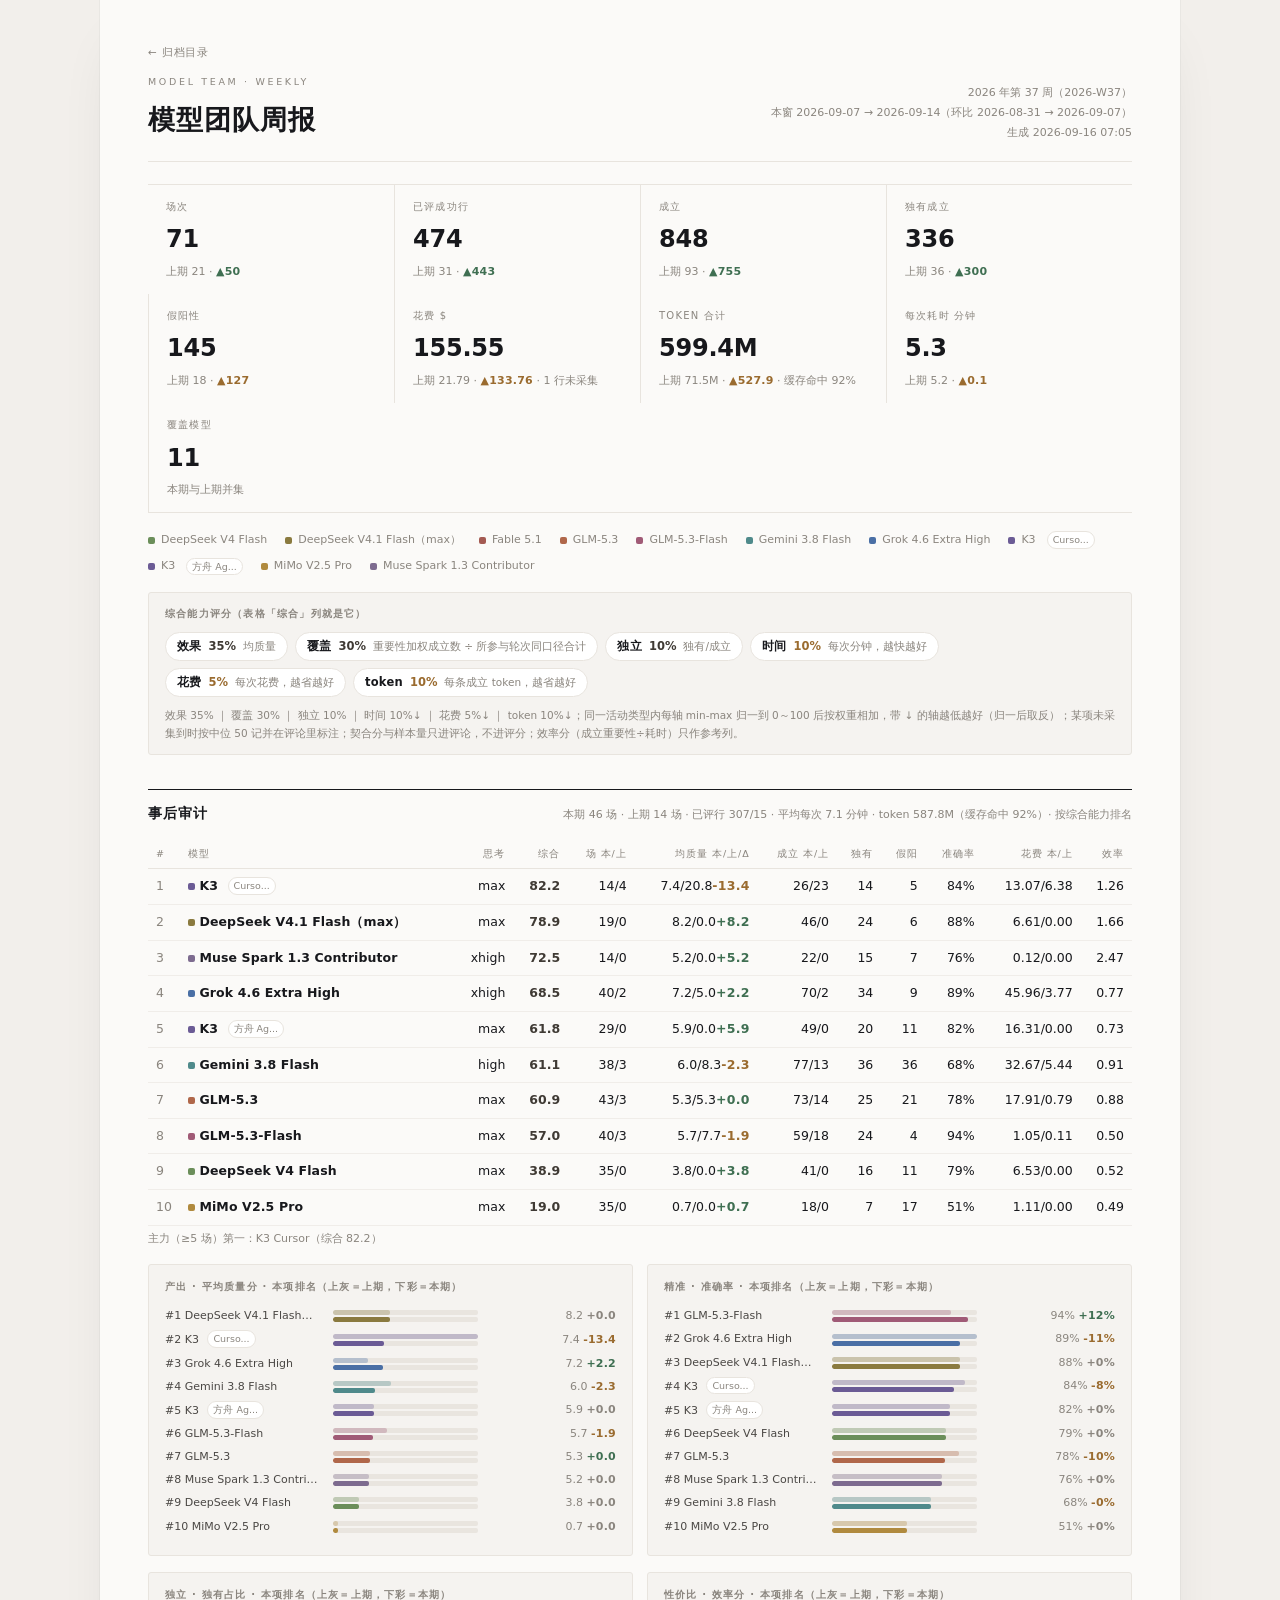
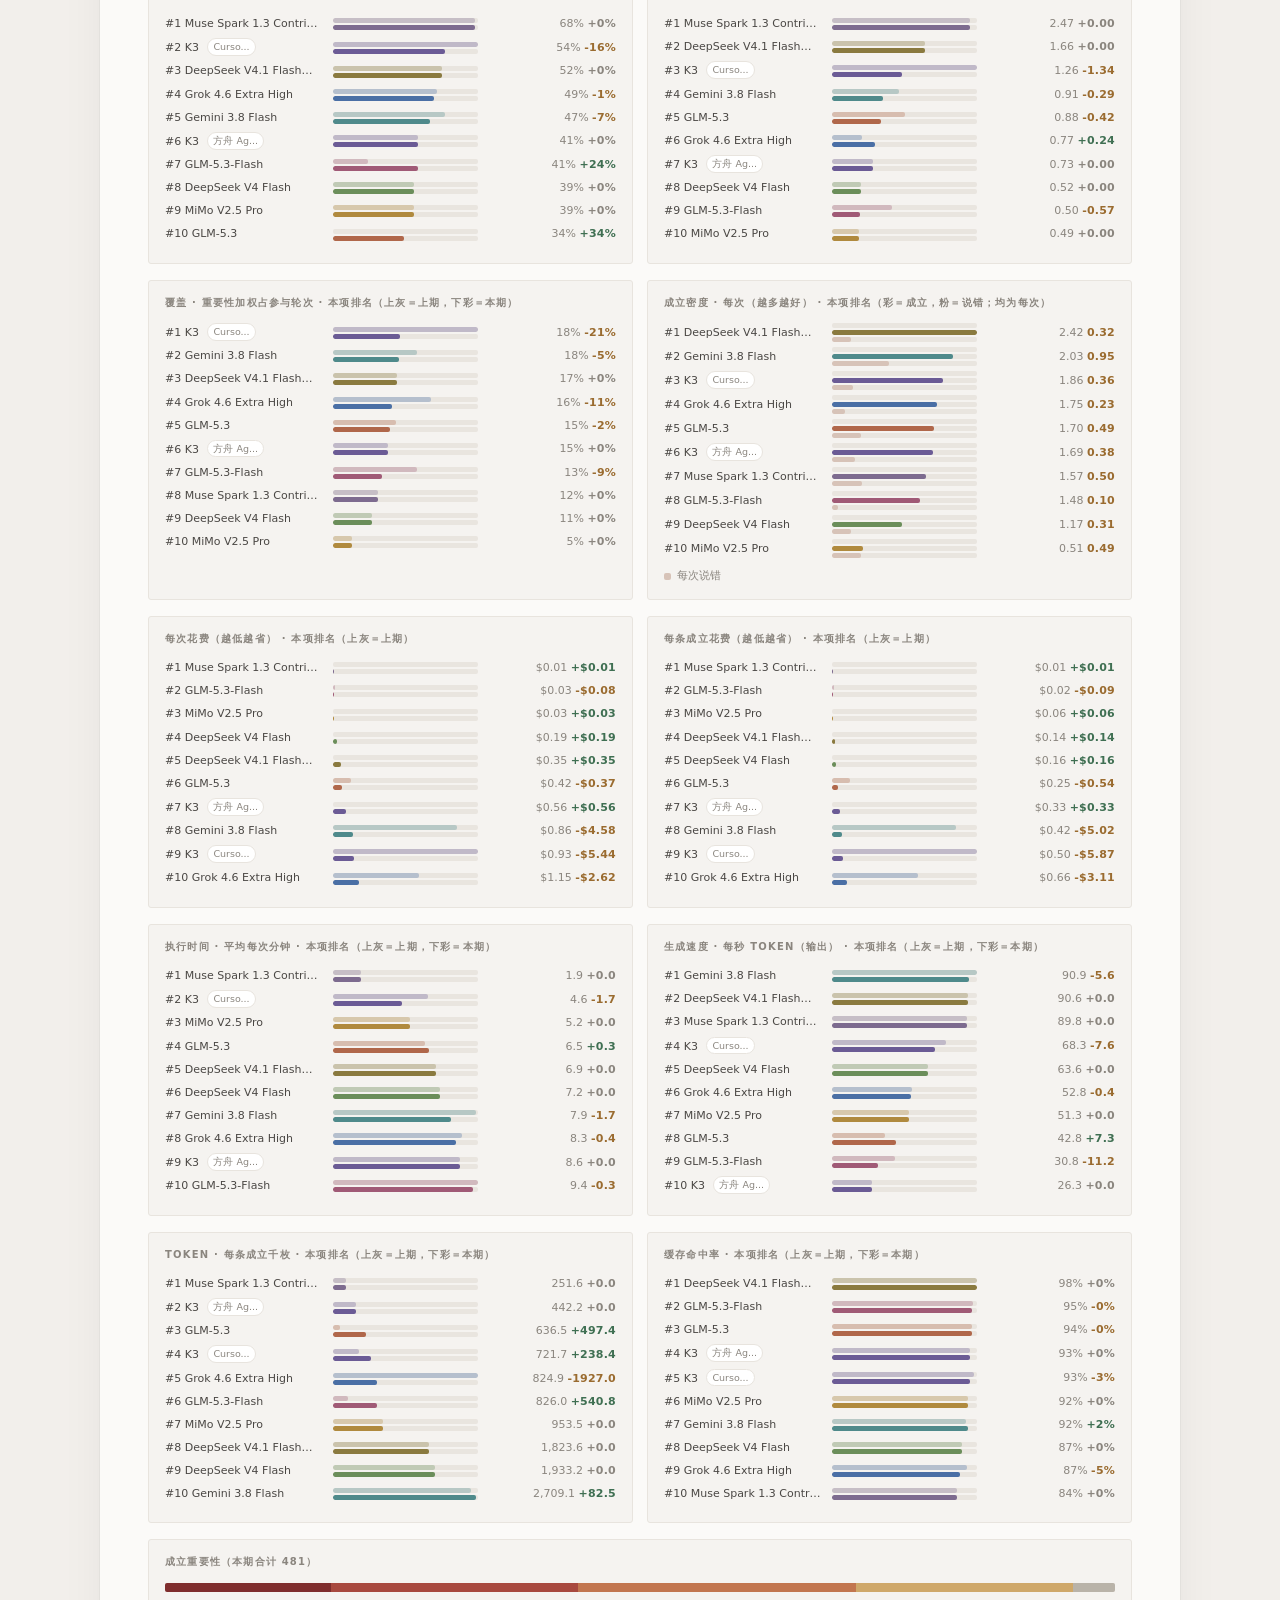
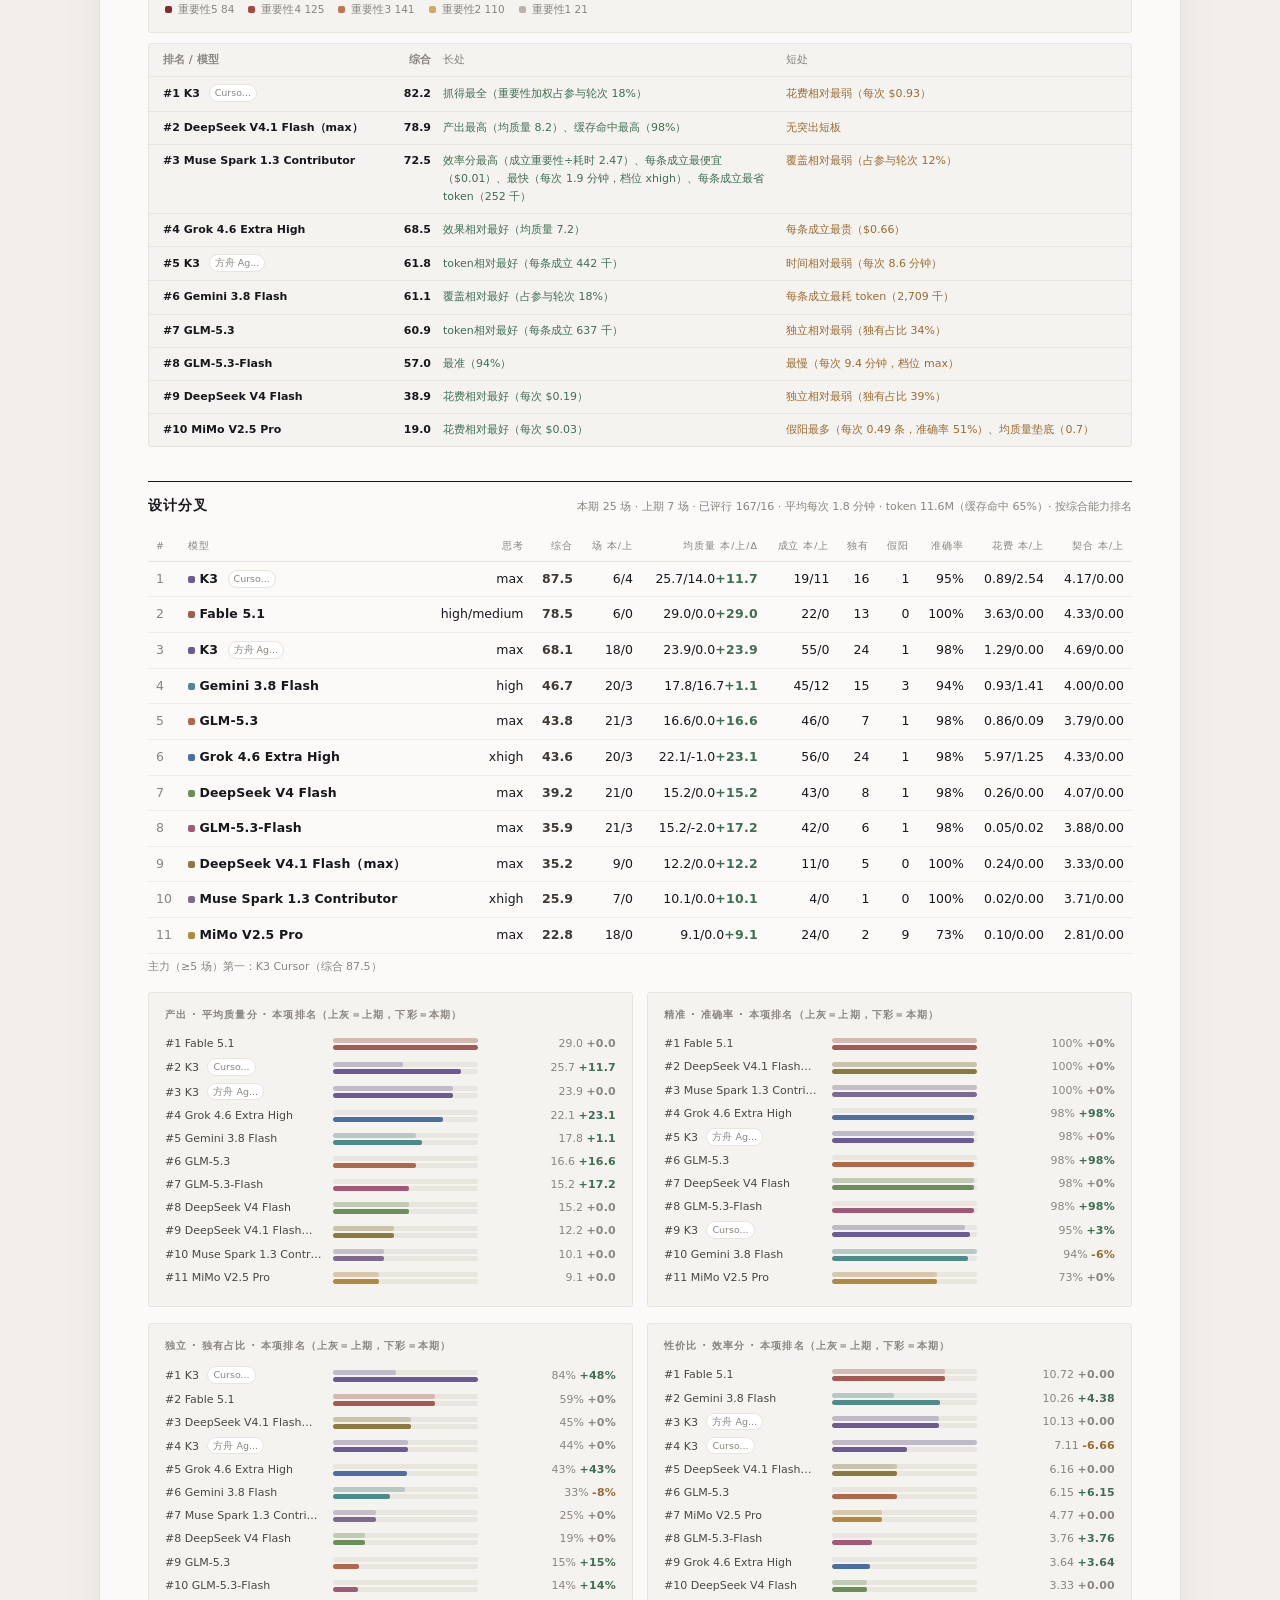
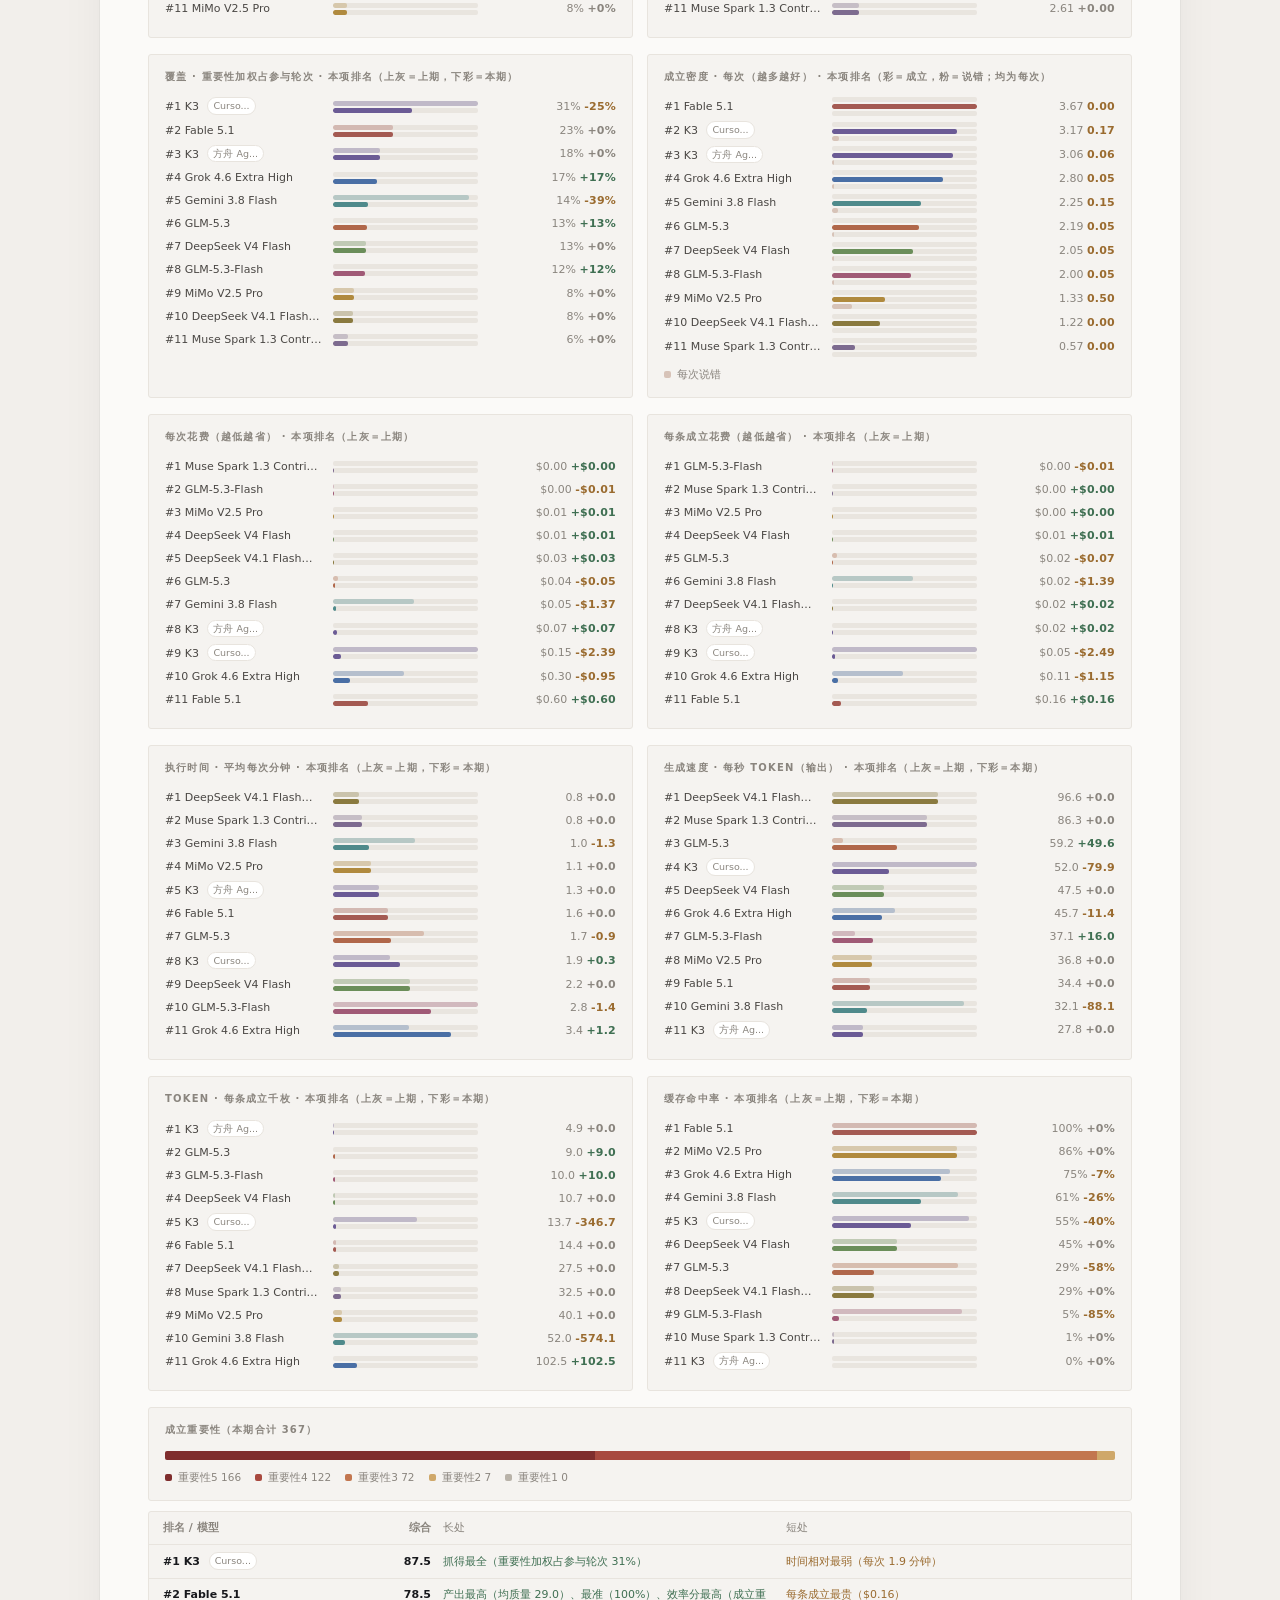
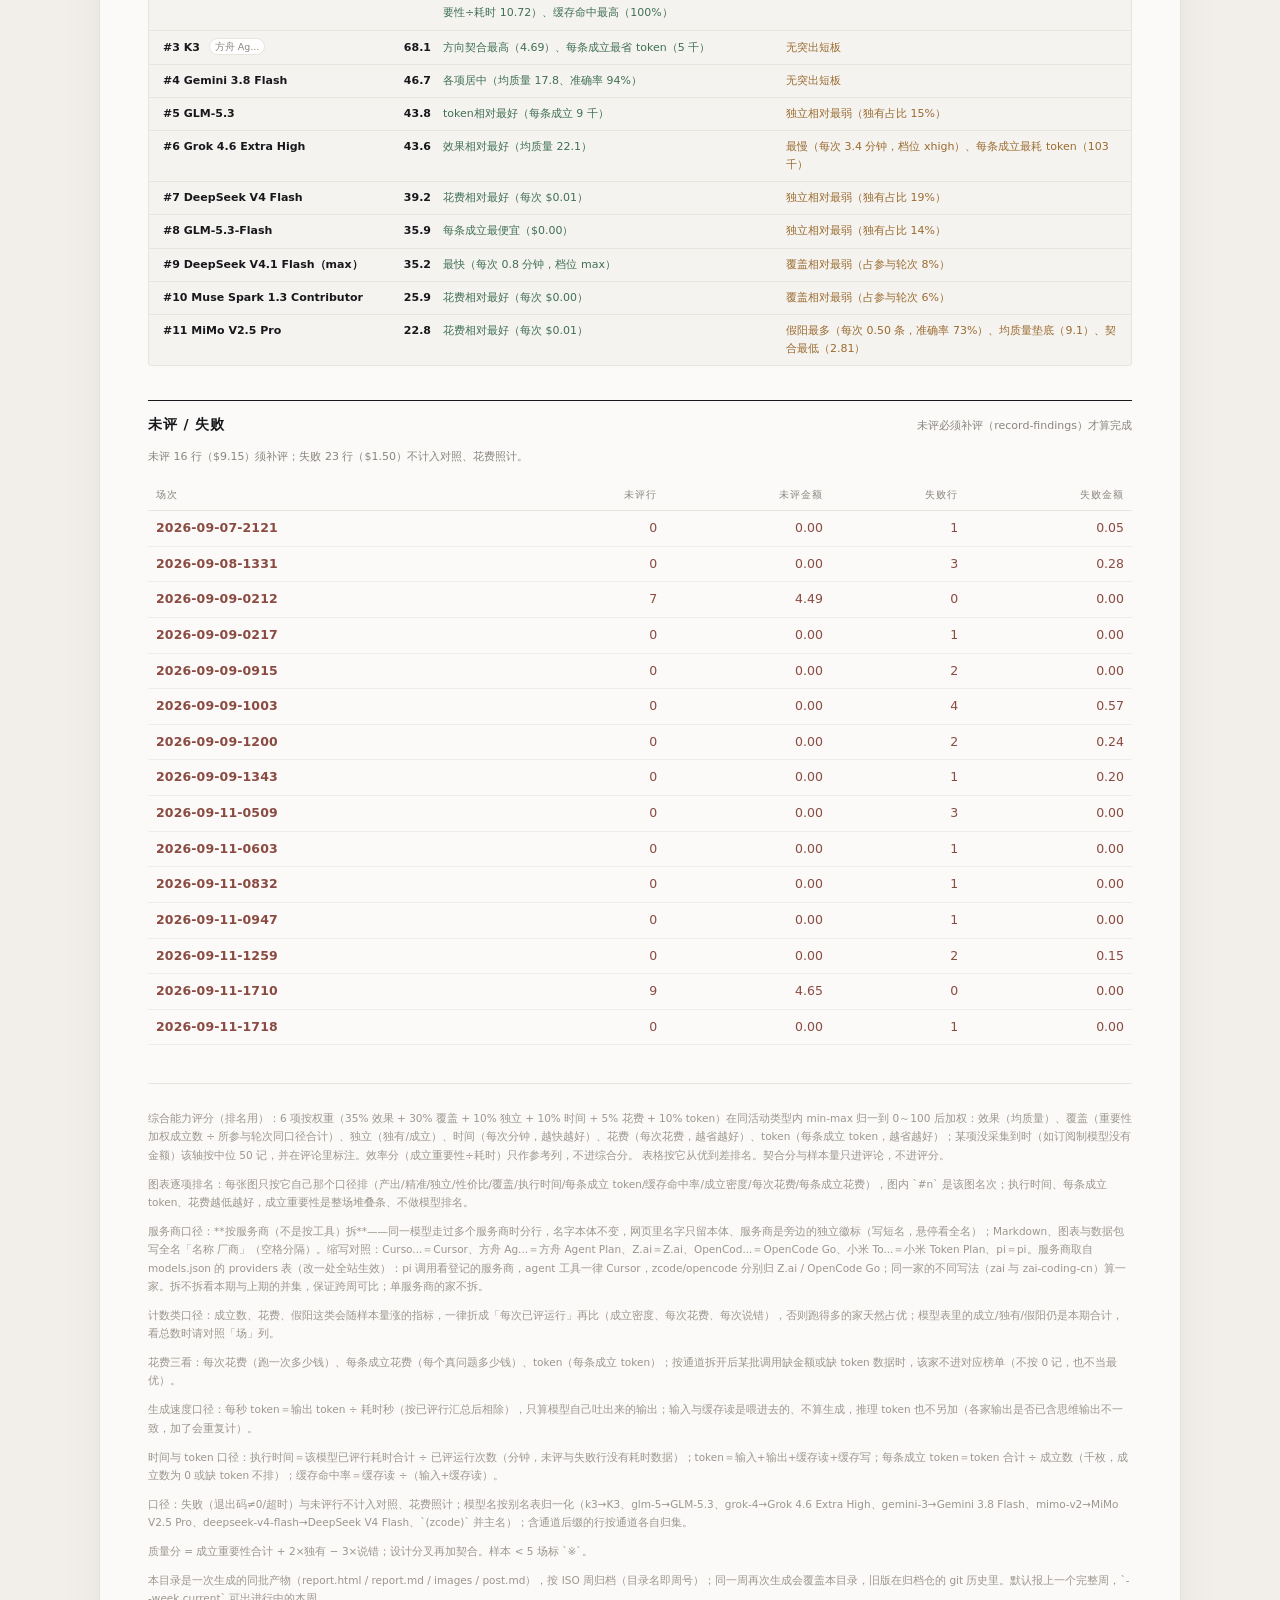
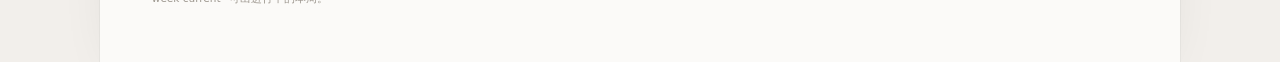
==== commit f745e6d9: "入口页改版（筛选驱动的榜单）与两期产物重生成" ====
--- a/weekly/2026-W37/report.html
+++ b/weekly/2026-W37/report.html
@@ -9,7 +9,7 @@
 <body>
 <div id="app"></div>
 <noscript><p style="padding:24px">这份周报靠 JavaScript 渲染，请在浏览器打开；纯文本版见同目录 <code>report.md</code>。</p></noscript>
-<script id="report-data" type="application/json">{"week":{"label":"2026 年第 37 周","stamp":"2026-W37","window":["2026-09-07","2026-09-14"],"prev":["2026-08-31","2026-09-07"],"generated_at":"2026-09-15 21:59","partial":false,"title":"模型团队周报 2026-W37（2026-09-07 → 2026-09-14）"},"head":{"back":{"href":"../../index.html","text":"← 归档目录"},"kicker":"MODEL TEAM · WEEKLY","h1":"模型团队周报","meta":["2026 年第 37 周（2026-W37）","本窗 2026-09-07 → 2026-09-14（环比 2026-08-31 → 2026-09-07）","生成 2026-09-15 21:59"]},"kpis":[{"label":"场次","value":"71","prefix":"上期 21 · ","delta":{"text":"▲50","cls":"up"}},{"label":"已评成功行","value":"474","prefix":"上期 31 · ","delta":{"text":"▲443","cls":"up"}},{"label":"成立","value":"848","prefix":"上期 93 · ","delta":{"text":"▲755","cls":"up"}},{"label":"独有成立","value":"336","prefix":"上期 36 · ","delta":{"text":"▲300","cls":"up"}},{"label":"假阳性","value":"145","prefix":"上期 18 · ","delta":{"text":"▲127","cls":"down"}},{"label":"花费 $","value":"155.55","prefix":"上期 21.79 · ","delta":{"text":"▲133.76","cls":"down"},"suffix":" · 1 行未采集"},{"label":"token 合计","value":"599.4M","prefix":"上期 71.5M · ","delta":{"text":"▲527.9","cls":"down"},"suffix":" · 缓存命中 92%"},{"label":"每次耗时 分钟","value":"5.3","prefix":"上期 5.2 · ","delta":{"text":"▲0.1","cls":"down"}},{"label":"覆盖模型","value":"11","prefix":"本期与上期并集","delta":null}],"legend":[{"name":"DeepSeek V4 Flash","tone":"#6b8e5a","badge":null},{"name":"DeepSeek V4.1 Flash（max）","tone":"#8a7a3f","badge":null},{"name":"Fable 5.1","tone":"#a45a52","badge":null},{"name":"GLM-5.3","tone":"#b0674a","badge":null},{"name":"GLM-5.3-Flash","tone":"#a05a76","badge":null},{"name":"Gemini 3.8 Flash","tone":"#4f8a8b","badge":null},{"name":"Grok 4.6 Extra High","tone":"#4a6fa5","badge":null},{"name":"K3","tone":"#6b5b95","badge":{"text":"Curso...","title":"Cursor"}},{"name":"K3","tone":"#6b5b95","badge":{"text":"方舟 Ag...","title":"方舟 Agent Plan"}},{"name":"MiMo V2.5 Pro","tone":"#b08a3e","badge":null},{"name":"Muse Spark 1.3 Contributor","tone":"#7d6b8f","badge":null}],"formula":{"title":"综合能力评分（表格「综合」列就是它）","axes":[{"name":"效果","share":"35%","desc":"均质量","low":false},{"name":"覆盖","share":"30%","desc":"重要性加权成立数 ÷ 所参与轮次同口径合计","low":false},{"name":"独立","share":"10%","desc":"独有/成立","low":false},{"name":"时间","share":"10%","desc":"每次分钟，越快越好","low":true},{"name":"花费","share":"5%","desc":"每次花费，越省越好","low":true},{"name":"token","share":"10%","desc":"每条成立 token，越省越好","low":true}],"weights_line":"效果 35% ｜ 覆盖 30% ｜ 独立 10% ｜ 时间 10%↓ ｜ 花费 5%↓ ｜ token 10%↓","note":"效果 35% ｜ 覆盖 30% ｜ 独立 10% ｜ 时间 10%↓ ｜ 花费 5%↓ ｜ token 10%↓；同一活动类型内每轴 min-max 归一到 0～100 后按权重相加，带 ↓ 的轴越低越好（归一后取反）；某项未采集到时按中位 50 记并在评论里标注；契合分与样本量只进评论，不进评分；效率分（成立重要性÷耗时）只作参考列。"},"kinds":[{"title":"事后审计","meta":"本期 46 场 · 上期 14 场 · 已评行 307/15 · 平均每次 7.1 分钟 · token 587.8M（缓存命中 92%）· 按综合能力排名","table":{"head":[{"text":"#"},{"text":"模型","left":true},{"text":"思考"},{"text":"综合"},{"text":"场 本/上"},{"text":"均质量 本/上/Δ"},{"text":"成立 本/上"},{"text":"独有"},{"text":"假阳"},{"text":"准确率"},{"text":"花费 本/上"},{"text":"效率"}],"rows":[{"rank":"1","name":"K3","dot":"#6b5b95","badge":{"text":"Curso...","title":"Cursor"},"cells":[{"text":"max"},{"text":"82.2","cls":"score"},{"text":"14/4"},{"text":"7.4/20.8","delta":{"text":"-13.4","cls":"down"}},{"text":"26/23"},{"text":"14"},{"text":"5"},{"text":"84%"},{"text":"13.07/6.38"},{"text":"1.26"}]},{"rank":"2","name":"DeepSeek V4.1 Flash（max）","dot":"#8a7a3f","badge":null,"cells":[{"text":"max"},{"text":"78.9","cls":"score"},{"text":"19/0"},{"text":"8.2/0.0","delta":{"text":"+8.2","cls":"up"}},{"text":"46/0"},{"text":"24"},{"text":"6"},{"text":"88%"},{"text":"6.61/0.00"},{"text":"1.66"}]},{"rank":"3","name":"Muse Spark 1.3 Contributor","dot":"#7d6b8f","badge":null,"cells":[{"text":"xhigh"},{"text":"72.5","cls":"score"},{"text":"14/0"},{"text":"5.2/0.0","delta":{"text":"+5.2","cls":"up"}},{"text":"22/0"},{"text":"15"},{"text":"7"},{"text":"76%"},{"text":"0.12/0.00"},{"text":"2.47"}]},{"rank":"4","name":"Grok 4.6 Extra High","dot":"#4a6fa5","badge":null,"cells":[{"text":"xhigh"},{"text":"68.5","cls":"score"},{"text":"40/2"},{"text":"7.2/5.0","delta":{"text":"+2.2","cls":"up"}},{"text":"70/2"},{"text":"34"},{"text":"9"},{"text":"89%"},{"text":"45.96/3.77"},{"text":"0.77"}]},{"rank":"5","name":"K3","dot":"#6b5b95","badge":{"text":"方舟 Ag...","title":"方舟 Agent Plan"},"cells":[{"text":"max"},{"text":"61.8","cls":"score"},{"text":"29/0"},{"text":"5.9/0.0","delta":{"text":"+5.9","cls":"up"}},{"text":"49/0"},{"text":"20"},{"text":"11"},{"text":"82%"},{"text":"16.31/0.00"},{"text":"0.73"}]},{"rank":"6","name":"Gemini 3.8 Flash","dot":"#4f8a8b","badge":null,"cells":[{"text":"high"},{"text":"61.1","cls":"score"},{"text":"38/3"},{"text":"6.0/8.3","delta":{"text":"-2.3","cls":"down"}},{"text":"77/13"},{"text":"36"},{"text":"36"},{"text":"68%"},{"text":"32.67/5.44"},{"text":"0.91"}]},{"rank":"7","name":"GLM-5.3","dot":"#b0674a","badge":null,"cells":[{"text":"max"},{"text":"60.9","cls":"score"},{"text":"43/3"},{"text":"5.3/5.3","delta":{"text":"+0.0","cls":"up"}},{"text":"73/14"},{"text":"25"},{"text":"21"},{"text":"78%"},{"text":"17.91/0.79"},{"text":"0.88"}]},{"rank":"8","name":"GLM-5.3-Flash","dot":"#a05a76","badge":null,"cells":[{"text":"max"},{"text":"57.0","cls":"score"},{"text":"40/3"},{"text":"5.7/7.7","delta":{"text":"-1.9","cls":"down"}},{"text":"59/18"},{"text":"24"},{"text":"4"},{"text":"94%"},{"text":"1.05/0.11"},{"text":"0.50"}]},{"rank":"9","name":"DeepSeek V4 Flash","dot":"#6b8e5a","badge":null,"cells":[{"text":"max"},{"text":"38.9","cls":"score"},{"text":"35/0"},{"text":"3.8/0.0","delta":{"text":"+3.8","cls":"up"}},{"text":"41/0"},{"text":"16"},{"text":"11"},{"text":"79%"},{"text":"6.53/0.00"},{"text":"0.52"}]},{"rank":"10","name":"MiMo V2.5 Pro","dot":"#b08a3e","badge":null,"cells":[{"text":"max"},{"text":"19.0","cls":"score"},{"text":"35/0"},{"text":"0.7/0.0","delta":{"text":"+0.7","cls":"up"}},{"text":"18/0"},{"text":"7"},{"text":"17"},{"text":"51%"},{"text":"1.11/0.00"},{"text":"0.49"}]}],"note":"主力（≥5 场）第一：K3 Cursor（综合 82.2）"},"panels":[[{"title":"产出 · 平均质量分 · 本项排名（上灰＝上期，下彩＝本期）","rows":[{"label":"#1 DeepSeek V4.1 Flash（max）","badge":null,"tone":"#8a7a3f","was_pct":39.6,"now_pct":39.6,"value":"8.2","delta":{"text":"+0.0","cls":"flat"}},{"label":"#2 K3","badge":{"text":"Curso...","title":"Cursor"},"tone":"#6b5b95","was_pct":100,"now_pct":35.5,"value":"7.4","delta":{"text":"-13.4","cls":"down"}},{"label":"#3 Grok 4.6 Extra High","badge":null,"tone":"#4a6fa5","was_pct":24.1,"now_pct":34.6,"value":"7.2","delta":{"text":"+2.2","cls":"up"}},{"label":"#4 Gemini 3.8 Flash","badge":null,"tone":"#4f8a8b","was_pct":40.2,"now_pct":28.9,"value":"6.0","delta":{"text":"-2.3","cls":"down"}},{"label":"#5 K3","badge":{"text":"方舟 Ag...","title":"方舟 Agent Plan"},"tone":"#6b5b95","was_pct":28.3,"now_pct":28.3,"value":"5.9","delta":{"text":"+0.0","cls":"flat"}},{"label":"#6 GLM-5.3-Flash","badge":null,"tone":"#a05a76","was_pct":36.9,"now_pct":27.6,"value":"5.7","delta":{"text":"-1.9","cls":"down"}},{"label":"#7 GLM-5.3","badge":null,"tone":"#b0674a","was_pct":25.7,"now_pct":25.8,"value":"5.3","delta":{"text":"+0.0","cls":"up"}},{"label":"#8 Muse Spark 1.3 Contributor","badge":null,"tone":"#7d6b8f","was_pct":25.1,"now_pct":25.1,"value":"5.2","delta":{"text":"+0.0","cls":"flat"}},{"label":"#9 DeepSeek V4 Flash","badge":null,"tone":"#6b8e5a","was_pct":18.2,"now_pct":18.2,"value":"3.8","delta":{"text":"+0.0","cls":"flat"}},{"label":"#10 MiMo V2.5 Pro","badge":null,"tone":"#b08a3e","was_pct":3.4,"now_pct":3.4,"value":"0.7","delta":{"text":"+0.0","cls":"flat"}}]},{"title":"精准 · 准确率 · 本项排名（上灰＝上期，下彩＝本期）","rows":[{"label":"#1 GLM-5.3-Flash","badge":null,"tone":"#a05a76","was_pct":81.8,"now_pct":93.7,"value":"94%","delta":{"text":"+12%","cls":"up"}},{"label":"#2 Grok 4.6 Extra High","badge":null,"tone":"#4a6fa5","was_pct":100,"now_pct":88.6,"value":"89%","delta":{"text":"-11%","cls":"down"}},{"label":"#3 DeepSeek V4.1 Flash（max）","badge":null,"tone":"#8a7a3f","was_pct":88.5,"now_pct":88.5,"value":"88%","delta":{"text":"+0%","cls":"flat"}},{"label":"#4 K3","badge":{"text":"Curso...","title":"Cursor"},"tone":"#6b5b95","was_pct":92,"now_pct":83.9,"value":"84%","delta":{"text":"-8%","cls":"down"}},{"label":"#5 K3","badge":{"text":"方舟 Ag...","title":"方舟 Agent Plan"},"tone":"#6b5b95","was_pct":81.7,"now_pct":81.7,"value":"82%","delta":{"text":"+0%","cls":"flat"}},{"label":"#6 DeepSeek V4 Flash","badge":null,"tone":"#6b8e5a","was_pct":78.8,"now_pct":78.8,"value":"79%","delta":{"text":"+0%","cls":"flat"}},{"label":"#7 GLM-5.3","badge":null,"tone":"#b0674a","was_pct":87.5,"now_pct":77.7,"value":"78%","delta":{"text":"-10%","cls":"down"}},{"label":"#8 Muse Spark 1.3 Contributor","badge":null,"tone":"#7d6b8f","was_pct":75.9,"now_pct":75.9,"value":"76%","delta":{"text":"+0%","cls":"flat"}},{"label":"#9 Gemini 3.8 Flash","badge":null,"tone":"#4f8a8b","was_pct":68.4,"now_pct":68.1,"value":"68%","delta":{"text":"-0%","cls":"down"}},{"label":"#10 MiMo V2.5 Pro","badge":null,"tone":"#b08a3e","was_pct":51.4,"now_pct":51.4,"value":"51%","delta":{"text":"+0%","cls":"flat"}}]}],[{"title":"独立 · 独有占比 · 本项排名（上灰＝上期，下彩＝本期）","rows":[{"label":"#1 Muse Spark 1.3 Contributor","badge":null,"tone":"#7d6b8f","was_pct":98,"now_pct":98,"value":"68%","delta":{"text":"+0%","cls":"flat"}},{"label":"#2 K3","badge":{"text":"Curso...","title":"Cursor"},"tone":"#6b5b95","was_pct":100,"now_pct":77.4,"value":"54%","delta":{"text":"-16%","cls":"down"}},{"label":"#3 DeepSeek V4.1 Flash（max）","badge":null,"tone":"#8a7a3f","was_pct":75,"now_pct":75,"value":"52%","delta":{"text":"+0%","cls":"flat"}},{"label":"#4 Grok 4.6 Extra High","badge":null,"tone":"#4a6fa5","was_pct":71.9,"now_pct":69.8,"value":"49%","delta":{"text":"-1%","cls":"down"}},{"label":"#5 Gemini 3.8 Flash","badge":null,"tone":"#4f8a8b","was_pct":77.4,"now_pct":67.2,"value":"47%","delta":{"text":"-7%","cls":"down"}},{"label":"#6 K3","badge":{"text":"方舟 Ag...","title":"方舟 Agent Plan"},"tone":"#6b5b95","was_pct":58.7,"now_pct":58.7,"value":"41%","delta":{"text":"+0%","cls":"flat"}},{"label":"#7 GLM-5.3-Flash","badge":null,"tone":"#a05a76","was_pct":24,"now_pct":58.5,"value":"41%","delta":{"text":"+24%","cls":"up"}},{"label":"#8 DeepSeek V4 Flash","badge":null,"tone":"#6b8e5a","was_pct":56.1,"now_pct":56.1,"value":"39%","delta":{"text":"+0%","cls":"flat"}},{"label":"#9 MiMo V2.5 Pro","badge":null,"tone":"#b08a3e","was_pct":55.9,"now_pct":55.9,"value":"39%","delta":{"text":"+0%","cls":"flat"}},{"label":"#10 GLM-5.3","badge":null,"tone":"#b0674a","was_pct":0,"now_pct":49.2,"value":"34%","delta":{"text":"+34%","cls":"up"}}]},{"title":"性价比 · 效率分 · 本项排名（上灰＝上期，下彩＝本期）","rows":[{"label":"#1 Muse Spark 1.3 Contributor","badge":null,"tone":"#7d6b8f","was_pct":95,"now_pct":95,"value":"2.47","delta":{"text":"+0.00","cls":"flat"}},{"label":"#2 DeepSeek V4.1 Flash（max）","badge":null,"tone":"#8a7a3f","was_pct":64.1,"now_pct":64.1,"value":"1.66","delta":{"text":"+0.00","cls":"flat"}},{"label":"#3 K3","badge":{"text":"Curso...","title":"Cursor"},"tone":"#6b5b95","was_pct":100,"now_pct":48.4,"value":"1.26","delta":{"text":"-1.34","cls":"down"}},{"label":"#4 Gemini 3.8 Flash","badge":null,"tone":"#4f8a8b","was_pct":46.2,"now_pct":34.9,"value":"0.91","delta":{"text":"-0.29","cls":"down"}},{"label":"#5 GLM-5.3","badge":null,"tone":"#b0674a","was_pct":50.2,"now_pct":34,"value":"0.88","delta":{"text":"-0.42","cls":"down"}},{"label":"#6 Grok 4.6 Extra High","badge":null,"tone":"#4a6fa5","was_pct":20.6,"now_pct":29.7,"value":"0.77","delta":{"text":"+0.24","cls":"up"}},{"label":"#7 K3","badge":{"text":"方舟 Ag...","title":"方舟 Agent Plan"},"tone":"#6b5b95","was_pct":28.1,"now_pct":28.1,"value":"0.73","delta":{"text":"+0.00","cls":"flat"}},{"label":"#8 DeepSeek V4 Flash","badge":null,"tone":"#6b8e5a","was_pct":20.1,"now_pct":20.1,"value":"0.52","delta":{"text":"+0.00","cls":"flat"}},{"label":"#9 GLM-5.3-Flash","badge":null,"tone":"#a05a76","was_pct":41.5,"now_pct":19.3,"value":"0.50","delta":{"text":"-0.57","cls":"down"}},{"label":"#10 MiMo V2.5 Pro","badge":null,"tone":"#b08a3e","was_pct":18.8,"now_pct":18.8,"value":"0.49","delta":{"text":"+0.00","cls":"flat"}}]}],[{"title":"覆盖 · 重要性加权占参与轮次 · 本项排名（上灰＝上期，下彩＝本期）","rows":[{"label":"#1 K3","badge":{"text":"Curso...","title":"Cursor"},"tone":"#6b5b95","was_pct":100,"now_pct":46,"value":"18%","delta":{"text":"-21%","cls":"down"}},{"label":"#2 Gemini 3.8 Flash","badge":null,"tone":"#4f8a8b","was_pct":57.6,"now_pct":45.4,"value":"18%","delta":{"text":"-5%","cls":"down"}},{"label":"#3 DeepSeek V4.1 Flash（max）","badge":null,"tone":"#8a7a3f","was_pct":44,"now_pct":44,"value":"17%","delta":{"text":"+0%","cls":"flat"}},{"label":"#4 Grok 4.6 Extra High","badge":null,"tone":"#4a6fa5","was_pct":67.8,"now_pct":40.4,"value":"16%","delta":{"text":"-11%","cls":"down"}},{"label":"#5 GLM-5.3","badge":null,"tone":"#b0674a","was_pct":43.7,"now_pct":39,"value":"15%","delta":{"text":"-2%","cls":"down"}},{"label":"#6 K3","badge":{"text":"方舟 Ag...","title":"方舟 Agent Plan"},"tone":"#6b5b95","was_pct":38.2,"now_pct":38.2,"value":"15%","delta":{"text":"+0%","cls":"flat"}},{"label":"#7 GLM-5.3-Flash","badge":null,"tone":"#a05a76","was_pct":57.6,"now_pct":34,"value":"13%","delta":{"text":"-9%","cls":"down"}},{"label":"#8 Muse Spark 1.3 Contributor","badge":null,"tone":"#7d6b8f","was_pct":31,"now_pct":31,"value":"12%","delta":{"text":"+0%","cls":"flat"}},{"label":"#9 DeepSeek V4 Flash","badge":null,"tone":"#6b8e5a","was_pct":27,"now_pct":27,"value":"11%","delta":{"text":"+0%","cls":"flat"}},{"label":"#10 MiMo V2.5 Pro","badge":null,"tone":"#b08a3e","was_pct":12.8,"now_pct":12.8,"value":"5%","delta":{"text":"+0%","cls":"flat"}}]},{"title":"成立密度 · 每次（越多越好） · 本项排名（彩＝成立，粉＝说错；均为每次）","rows":[{"label":"#1 DeepSeek V4.1 Flash（max）","badge":null,"tone":"#8a7a3f","was_pct":0,"now_pct":100,"value":"2.42","bad_pct":13,"bad_text":"0.32"},{"label":"#2 Gemini 3.8 Flash","badge":null,"tone":"#4f8a8b","was_pct":0,"now_pct":83.7,"value":"2.03","bad_pct":39.1,"bad_text":"0.95"},{"label":"#3 K3","badge":{"text":"Curso...","title":"Cursor"},"tone":"#6b5b95","was_pct":0,"now_pct":76.7,"value":"1.86","bad_pct":14.8,"bad_text":"0.36"},{"label":"#4 Grok 4.6 Extra High","badge":null,"tone":"#4a6fa5","was_pct":0,"now_pct":72.3,"value":"1.75","bad_pct":9.3,"bad_text":"0.23"},{"label":"#5 GLM-5.3","badge":null,"tone":"#b0674a","was_pct":0,"now_pct":70.1,"value":"1.70","bad_pct":20.2,"bad_text":"0.49"},{"label":"#6 K3","badge":{"text":"方舟 Ag...","title":"方舟 Agent Plan"},"tone":"#6b5b95","was_pct":0,"now_pct":69.8,"value":"1.69","bad_pct":15.7,"bad_text":"0.38"},{"label":"#7 Muse Spark 1.3 Contributor","badge":null,"tone":"#7d6b8f","was_pct":0,"now_pct":64.9,"value":"1.57","bad_pct":20.7,"bad_text":"0.50"},{"label":"#8 GLM-5.3-Flash","badge":null,"tone":"#a05a76","was_pct":0,"now_pct":60.9,"value":"1.48","bad_pct":4.1,"bad_text":"0.10"},{"label":"#9 DeepSeek V4 Flash","badge":null,"tone":"#6b8e5a","was_pct":0,"now_pct":48.4,"value":"1.17","bad_pct":13,"bad_text":"0.31"},{"label":"#10 MiMo V2.5 Pro","badge":null,"tone":"#b08a3e","was_pct":0,"now_pct":21.2,"value":"0.51","bad_pct":20.1,"bad_text":"0.49"}],"legend":[{"text":"每次说错","tone":"#d7c3b8"}]}],[{"title":"每次花费（越低越省） · 本项排名（上灰＝上期）","rows":[{"label":"#1 Muse Spark 1.3 Contributor","badge":null,"tone":"#7d6b8f","was_pct":0,"now_pct":0.1,"value":"$0.01","delta":{"text":"+$0.01","cls":"up"}},{"label":"#2 GLM-5.3-Flash","badge":null,"tone":"#a05a76","was_pct":1.7,"now_pct":0.4,"value":"$0.03","delta":{"text":"-$0.08","cls":"down"}},{"label":"#3 MiMo V2.5 Pro","badge":null,"tone":"#b08a3e","was_pct":0,"now_pct":0.5,"value":"$0.03","delta":{"text":"+$0.03","cls":"up"}},{"label":"#4 DeepSeek V4 Flash","badge":null,"tone":"#6b8e5a","was_pct":0,"now_pct":2.9,"value":"$0.19","delta":{"text":"+$0.19","cls":"up"}},{"label":"#5 DeepSeek V4.1 Flash（max）","badge":null,"tone":"#8a7a3f","was_pct":0,"now_pct":5.5,"value":"$0.35","delta":{"text":"+$0.35","cls":"up"}},{"label":"#6 GLM-5.3","badge":null,"tone":"#b0674a","was_pct":12.3,"now_pct":6.5,"value":"$0.42","delta":{"text":"-$0.37","cls":"down"}},{"label":"#7 K3","badge":{"text":"方舟 Ag...","title":"方舟 Agent Plan"},"tone":"#6b5b95","was_pct":0,"now_pct":8.8,"value":"$0.56","delta":{"text":"+$0.56","cls":"up"}},{"label":"#8 Gemini 3.8 Flash","badge":null,"tone":"#4f8a8b","was_pct":85.4,"now_pct":13.5,"value":"$0.86","delta":{"text":"-$4.58","cls":"down"}},{"label":"#9 K3","badge":{"text":"Curso...","title":"Cursor"},"tone":"#6b5b95","was_pct":100,"now_pct":14.6,"value":"$0.93","delta":{"text":"-$5.44","cls":"down"}},{"label":"#10 Grok 4.6 Extra High","badge":null,"tone":"#4a6fa5","was_pct":59.1,"now_pct":18,"value":"$1.15","delta":{"text":"-$2.62","cls":"down"}}]},{"title":"每条成立花费（越低越省） · 本项排名（上灰＝上期）","rows":[{"label":"#1 Muse Spark 1.3 Contributor","badge":null,"tone":"#7d6b8f","was_pct":0,"now_pct":0.1,"value":"$0.01","delta":{"text":"+$0.01","cls":"up"}},{"label":"#2 GLM-5.3-Flash","badge":null,"tone":"#a05a76","was_pct":1.7,"now_pct":0.3,"value":"$0.02","delta":{"text":"-$0.09","cls":"down"}},{"label":"#3 MiMo V2.5 Pro","badge":null,"tone":"#b08a3e","was_pct":0,"now_pct":1,"value":"$0.06","delta":{"text":"+$0.06","cls":"up"}},{"label":"#4 DeepSeek V4.1 Flash（max）","badge":null,"tone":"#8a7a3f","was_pct":0,"now_pct":2.3,"value":"$0.14","delta":{"text":"+$0.14","cls":"up"}},{"label":"#5 DeepSeek V4 Flash","badge":null,"tone":"#6b8e5a","was_pct":0,"now_pct":2.5,"value":"$0.16","delta":{"text":"+$0.16","cls":"up"}},{"label":"#6 GLM-5.3","badge":null,"tone":"#b0674a","was_pct":12.3,"now_pct":3.8,"value":"$0.25","delta":{"text":"-$0.54","cls":"down"}},{"label":"#7 K3","badge":{"text":"方舟 Ag...","title":"方舟 Agent Plan"},"tone":"#6b5b95","was_pct":0,"now_pct":5.2,"value":"$0.33","delta":{"text":"+$0.33","cls":"up"}},{"label":"#8 Gemini 3.8 Flash","badge":null,"tone":"#4f8a8b","was_pct":85.4,"now_pct":6.7,"value":"$0.42","delta":{"text":"-$5.02","cls":"down"}},{"label":"#9 K3","badge":{"text":"Curso...","title":"Cursor"},"tone":"#6b5b95","was_pct":100,"now_pct":7.9,"value":"$0.50","delta":{"text":"-$5.87","cls":"down"}},{"label":"#10 Grok 4.6 Extra High","badge":null,"tone":"#4a6fa5","was_pct":59.1,"now_pct":10.3,"value":"$0.66","delta":{"text":"-$3.11","cls":"down"}}]}],[{"title":"执行时间 · 平均每次分钟 · 本项排名（上灰＝上期，下彩＝本期）","rows":[{"label":"#1 Muse Spark 1.3 Contributor","badge":null,"tone":"#7d6b8f","was_pct":19.6,"now_pct":19.6,"value":"1.9","delta":{"text":"+0.0","cls":"flat"}},{"label":"#2 K3","badge":{"text":"Curso...","title":"Cursor"},"tone":"#6b5b95","was_pct":65.4,"now_pct":47.7,"value":"4.6","delta":{"text":"-1.7","cls":"down"}},{"label":"#3 MiMo V2.5 Pro","badge":null,"tone":"#b08a3e","was_pct":53.2,"now_pct":53.2,"value":"5.2","delta":{"text":"+0.0","cls":"flat"}},{"label":"#4 GLM-5.3","badge":null,"tone":"#b0674a","was_pct":63.4,"now_pct":66.5,"value":"6.5","delta":{"text":"+0.3","cls":"up"}},{"label":"#5 DeepSeek V4.1 Flash（max）","badge":null,"tone":"#8a7a3f","was_pct":70.7,"now_pct":70.7,"value":"6.9","delta":{"text":"+0.0","cls":"flat"}},{"label":"#6 DeepSeek V4 Flash","badge":null,"tone":"#6b8e5a","was_pct":73.6,"now_pct":73.6,"value":"7.2","delta":{"text":"+0.0","cls":"flat"}},{"label":"#7 Gemini 3.8 Flash","badge":null,"tone":"#4f8a8b","was_pct":98.8,"now_pct":81.4,"value":"7.9","delta":{"text":"-1.7","cls":"down"}},{"label":"#8 Grok 4.6 Extra High","badge":null,"tone":"#4a6fa5","was_pct":89.3,"now_pct":84.8,"value":"8.3","delta":{"text":"-0.4","cls":"down"}},{"label":"#9 K3","badge":{"text":"方舟 Ag...","title":"方舟 Agent Plan"},"tone":"#6b5b95","was_pct":87.9,"now_pct":87.9,"value":"8.6","delta":{"text":"+0.0","cls":"flat"}},{"label":"#10 GLM-5.3-Flash","badge":null,"tone":"#a05a76","was_pct":100,"now_pct":96.6,"value":"9.4","delta":{"text":"-0.3","cls":"down"}}]},{"title":"生成速度 · 每秒 token（输出） · 本项排名（上灰＝上期，下彩＝本期）","rows":[{"label":"#1 Gemini 3.8 Flash","badge":null,"tone":"#4f8a8b","was_pct":100,"now_pct":94.2,"value":"90.9","delta":{"text":"-5.6","cls":"down"}},{"label":"#2 DeepSeek V4.1 Flash（max）","badge":null,"tone":"#8a7a3f","was_pct":93.9,"now_pct":93.9,"value":"90.6","delta":{"text":"+0.0","cls":"flat"}},{"label":"#3 Muse Spark 1.3 Contributor","badge":null,"tone":"#7d6b8f","was_pct":93,"now_pct":93,"value":"89.8","delta":{"text":"+0.0","cls":"flat"}},{"label":"#4 K3","badge":{"text":"Curso...","title":"Cursor"},"tone":"#6b5b95","was_pct":78.6,"now_pct":70.7,"value":"68.3","delta":{"text":"-7.6","cls":"down"}},{"label":"#5 DeepSeek V4 Flash","badge":null,"tone":"#6b8e5a","was_pct":65.9,"now_pct":65.9,"value":"63.6","delta":{"text":"+0.0","cls":"flat"}},{"label":"#6 Grok 4.6 Extra High","badge":null,"tone":"#4a6fa5","was_pct":55.1,"now_pct":54.6,"value":"52.8","delta":{"text":"-0.4","cls":"down"}},{"label":"#7 MiMo V2.5 Pro","badge":null,"tone":"#b08a3e","was_pct":53.1,"now_pct":53.1,"value":"51.3","delta":{"text":"+0.0","cls":"flat"}},{"label":"#8 GLM-5.3","badge":null,"tone":"#b0674a","was_pct":36.8,"now_pct":44.3,"value":"42.8","delta":{"text":"+7.3","cls":"up"}},{"label":"#9 GLM-5.3-Flash","badge":null,"tone":"#a05a76","was_pct":43.5,"now_pct":31.9,"value":"30.8","delta":{"text":"-11.2","cls":"down"}},{"label":"#10 K3","badge":{"text":"方舟 Ag...","title":"方舟 Agent Plan"},"tone":"#6b5b95","was_pct":27.3,"now_pct":27.3,"value":"26.3","delta":{"text":"+0.0","cls":"flat"}}]}],[{"title":"Token · 每条成立千枚 · 本项排名（上灰＝上期，下彩＝本期）","rows":[{"label":"#1 Muse Spark 1.3 Contributor","badge":null,"tone":"#7d6b8f","was_pct":9.1,"now_pct":9.1,"value":"251.6","delta":{"text":"+0.0","cls":"flat"}},{"label":"#2 K3","badge":{"text":"方舟 Ag...","title":"方舟 Agent Plan"},"tone":"#6b5b95","was_pct":16.1,"now_pct":16.1,"value":"442.2","delta":{"text":"+0.0","cls":"flat"}},{"label":"#3 GLM-5.3","badge":null,"tone":"#b0674a","was_pct":5.1,"now_pct":23.1,"value":"636.5","delta":{"text":"+497.4","cls":"up"}},{"label":"#4 K3","badge":{"text":"Curso...","title":"Cursor"},"tone":"#6b5b95","was_pct":17.6,"now_pct":26.2,"value":"721.7","delta":{"text":"+238.4","cls":"up"}},{"label":"#5 Grok 4.6 Extra High","badge":null,"tone":"#4a6fa5","was_pct":100,"now_pct":30,"value":"824.9","delta":{"text":"-1927.0","cls":"down"}},{"label":"#6 GLM-5.3-Flash","badge":null,"tone":"#a05a76","was_pct":10.4,"now_pct":30,"value":"826.0","delta":{"text":"+540.8","cls":"up"}},{"label":"#7 MiMo V2.5 Pro","badge":null,"tone":"#b08a3e","was_pct":34.6,"now_pct":34.6,"value":"953.5","delta":{"text":"+0.0","cls":"flat"}},{"label":"#8 DeepSeek V4.1 Flash（max）","badge":null,"tone":"#8a7a3f","was_pct":66.3,"now_pct":66.3,"value":"1,823.6","delta":{"text":"+0.0","cls":"flat"}},{"label":"#9 DeepSeek V4 Flash","badge":null,"tone":"#6b8e5a","was_pct":70.2,"now_pct":70.2,"value":"1,933.2","delta":{"text":"+0.0","cls":"flat"}},{"label":"#10 Gemini 3.8 Flash","badge":null,"tone":"#4f8a8b","was_pct":95.4,"now_pct":98.4,"value":"2,709.1","delta":{"text":"+82.5","cls":"up"}}]},{"title":"缓存命中率 · 本项排名（上灰＝上期，下彩＝本期）","rows":[{"label":"#1 DeepSeek V4.1 Flash（max）","badge":null,"tone":"#8a7a3f","was_pct":100,"now_pct":100,"value":"98%","delta":{"text":"+0%","cls":"flat"}},{"label":"#2 GLM-5.3-Flash","badge":null,"tone":"#a05a76","was_pct":97.2,"now_pct":96.8,"value":"95%","delta":{"text":"-0%","cls":"down"}},{"label":"#3 GLM-5.3","badge":null,"tone":"#b0674a","was_pct":96.7,"now_pct":96.5,"value":"94%","delta":{"text":"-0%","cls":"down"}},{"label":"#4 K3","badge":{"text":"方舟 Ag...","title":"方舟 Agent Plan"},"tone":"#6b5b95","was_pct":95,"now_pct":95,"value":"93%","delta":{"text":"+0%","cls":"flat"}},{"label":"#5 K3","badge":{"text":"Curso...","title":"Cursor"},"tone":"#6b5b95","was_pct":97.6,"now_pct":94.9,"value":"93%","delta":{"text":"-3%","cls":"down"}},{"label":"#6 MiMo V2.5 Pro","badge":null,"tone":"#b08a3e","was_pct":94.1,"now_pct":94.1,"value":"92%","delta":{"text":"+0%","cls":"flat"}},{"label":"#7 Gemini 3.8 Flash","badge":null,"tone":"#4f8a8b","was_pct":92.1,"now_pct":94.1,"value":"92%","delta":{"text":"+2%","cls":"up"}},{"label":"#8 DeepSeek V4 Flash","badge":null,"tone":"#6b8e5a","was_pct":89.4,"now_pct":89.4,"value":"87%","delta":{"text":"+0%","cls":"flat"}},{"label":"#9 Grok 4.6 Extra High","badge":null,"tone":"#4a6fa5","was_pct":93.3,"now_pct":88.5,"value":"87%","delta":{"text":"-5%","cls":"down"}},{"label":"#10 Muse Spark 1.3 Contributor","badge":null,"tone":"#7d6b8f","was_pct":86.1,"now_pct":86.1,"value":"84%","delta":{"text":"+0%","cls":"flat"}}]}],[{"title":"成立重要性（本期合计 481）","wide":true,"segments":[{"pct":17.46,"tone":"#7f2d2d"},{"pct":25.99,"tone":"#a8493f"},{"pct":29.31,"tone":"#c2764f"},{"pct":22.87,"tone":"#cfa86a"},{"pct":4.37,"tone":"#b9b3a9"}],"legend":[{"text":"重要性5 84","tone":"#7f2d2d"},{"text":"重要性4 125","tone":"#a8493f"},{"text":"重要性3 141","tone":"#c2764f"},{"text":"重要性2 110","tone":"#cfa86a"},{"text":"重要性1 21","tone":"#b9b3a9"}]}]],"comments":{"head":["排名 / 模型","综合","长处","短处"],"rows":[{"rank":"#1 K3","badge":{"text":"Curso...","title":"Cursor"},"score":"82.2","pros":"抓得最全（重要性加权占参与轮次 18%）","cons":"花费相对最弱（每次 $0.93）"},{"rank":"#2 DeepSeek V4.1 Flash（max）","badge":null,"score":"78.9","pros":"产出最高（均质量 8.2）、缓存命中最高（98%）","cons":"无突出短板"},{"rank":"#3 Muse Spark 1.3 Contributor","badge":null,"score":"72.5","pros":"效率分最高（成立重要性÷耗时 2.47）、每条成立最便宜（$0.01）、最快（每次 1.9 分钟，档位 xhigh）、每条成立最省 token（252 千）","cons":"覆盖相对最弱（占参与轮次 12%）"},{"rank":"#4 Grok 4.6 Extra High","badge":null,"score":"68.5","pros":"效果相对最好（均质量 7.2）","cons":"每条成立最贵（$0.66）"},{"rank":"#5 K3","badge":{"text":"方舟 Ag...","title":"方舟 Agent Plan"},"score":"61.8","pros":"token相对最好（每条成立 442 千）","cons":"时间相对最弱（每次 8.6 分钟）"},{"rank":"#6 Gemini 3.8 Flash","badge":null,"score":"61.1","pros":"覆盖相对最好（占参与轮次 18%）","cons":"每条成立最耗 token（2,709 千）"},{"rank":"#7 GLM-5.3","badge":null,"score":"60.9","pros":"token相对最好（每条成立 637 千）","cons":"独立相对最弱（独有占比 34%）"},{"rank":"#8 GLM-5.3-Flash","badge":null,"score":"57.0","pros":"最准（94%）","cons":"最慢（每次 9.4 分钟，档位 max）"},{"rank":"#9 DeepSeek V4 Flash","badge":null,"score":"38.9","pros":"花费相对最好（每次 $0.19）","cons":"独立相对最弱（独有占比 39%）"},{"rank":"#10 MiMo V2.5 Pro","badge":null,"score":"19.0","pros":"花费相对最好（每次 $0.03）","cons":"假阳最多（每次 0.49 条，准确率 51%）、均质量垫底（0.7）"}]}},{"title":"设计分叉","meta":"本期 25 场 · 上期 7 场 · 已评行 167/16 · 平均每次 1.8 分钟 · token 11.6M（缓存命中 65%）· 按综合能力排名","table":{"head":[{"text":"#"},{"text":"模型","left":true},{"text":"思考"},{"text":"综合"},{"text":"场 本/上"},{"text":"均质量 本/上/Δ"},{"text":"成立 本/上"},{"text":"独有"},{"text":"假阳"},{"text":"准确率"},{"text":"花费 本/上"},{"text":"契合 本/上"}],"rows":[{"rank":"1","name":"K3","dot":"#6b5b95","badge":{"text":"Curso...","title":"Cursor"},"cells":[{"text":"max"},{"text":"87.5","cls":"score"},{"text":"6/4"},{"text":"25.7/14.0","delta":{"text":"+11.7","cls":"up"}},{"text":"19/11"},{"text":"16"},{"text":"1"},{"text":"95%"},{"text":"0.89/2.54"},{"text":"4.17/0.00"}]},{"rank":"2","name":"Fable 5.1","dot":"#a45a52","badge":null,"cells":[{"text":"high/medium"},{"text":"78.5","cls":"score"},{"text":"6/0"},{"text":"29.0/0.0","delta":{"text":"+29.0","cls":"up"}},{"text":"22/0"},{"text":"13"},{"text":"0"},{"text":"100%"},{"text":"3.63/0.00"},{"text":"4.33/0.00"}]},{"rank":"3","name":"K3","dot":"#6b5b95","badge":{"text":"方舟 Ag...","title":"方舟 Agent Plan"},"cells":[{"text":"max"},{"text":"68.1","cls":"score"},{"text":"18/0"},{"text":"23.9/0.0","delta":{"text":"+23.9","cls":"up"}},{"text":"55/0"},{"text":"24"},{"text":"1"},{"text":"98%"},{"text":"1.29/0.00"},{"text":"4.69/0.00"}]},{"rank":"4","name":"Gemini 3.8 Flash","dot":"#4f8a8b","badge":null,"cells":[{"text":"high"},{"text":"46.7","cls":"score"},{"text":"20/3"},{"text":"17.8/16.7","delta":{"text":"+1.1","cls":"up"}},{"text":"45/12"},{"text":"15"},{"text":"3"},{"text":"94%"},{"text":"0.93/1.41"},{"text":"4.00/0.00"}]},{"rank":"5","name":"GLM-5.3","dot":"#b0674a","badge":null,"cells":[{"text":"max"},{"text":"43.8","cls":"score"},{"text":"21/3"},{"text":"16.6/0.0","delta":{"text":"+16.6","cls":"up"}},{"text":"46/0"},{"text":"7"},{"text":"1"},{"text":"98%"},{"text":"0.86/0.09"},{"text":"3.79/0.00"}]},{"rank":"6","name":"Grok 4.6 Extra High","dot":"#4a6fa5","badge":null,"cells":[{"text":"xhigh"},{"text":"43.6","cls":"score"},{"text":"20/3"},{"text":"22.1/-1.0","delta":{"text":"+23.1","cls":"up"}},{"text":"56/0"},{"text":"24"},{"text":"1"},{"text":"98%"},{"text":"5.97/1.25"},{"text":"4.33/0.00"}]},{"rank":"7","name":"DeepSeek V4 Flash","dot":"#6b8e5a","badge":null,"cells":[{"text":"max"},{"text":"39.2","cls":"score"},{"text":"21/0"},{"text":"15.2/0.0","delta":{"text":"+15.2","cls":"up"}},{"text":"43/0"},{"text":"8"},{"text":"1"},{"text":"98%"},{"text":"0.26/0.00"},{"text":"4.07/0.00"}]},{"rank":"8","name":"GLM-5.3-Flash","dot":"#a05a76","badge":null,"cells":[{"text":"max"},{"text":"35.9","cls":"score"},{"text":"21/3"},{"text":"15.2/-2.0","delta":{"text":"+17.2","cls":"up"}},{"text":"42/0"},{"text":"6"},{"text":"1"},{"text":"98%"},{"text":"0.05/0.02"},{"text":"3.88/0.00"}]},{"rank":"9","name":"DeepSeek V4.1 Flash（max）","dot":"#8a7a3f","badge":null,"cells":[{"text":"max"},{"text":"35.2","cls":"score"},{"text":"9/0"},{"text":"12.2/0.0","delta":{"text":"+12.2","cls":"up"}},{"text":"11/0"},{"text":"5"},{"text":"0"},{"text":"100%"},{"text":"0.24/0.00"},{"text":"3.33/0.00"}]},{"rank":"10","name":"Muse Spark 1.3 Contributor","dot":"#7d6b8f","badge":null,"cells":[{"text":"xhigh"},{"text":"25.9","cls":"score"},{"text":"7/0"},{"text":"10.1/0.0","delta":{"text":"+10.1","cls":"up"}},{"text":"4/0"},{"text":"1"},{"text":"0"},{"text":"100%"},{"text":"0.02/0.00"},{"text":"3.71/0.00"}]},{"rank":"11","name":"MiMo V2.5 Pro","dot":"#b08a3e","badge":null,"cells":[{"text":"max"},{"text":"22.8","cls":"score"},{"text":"18/0"},{"text":"9.1/0.0","delta":{"text":"+9.1","cls":"up"}},{"text":"24/0"},{"text":"2"},{"text":"9"},{"text":"73%"},{"text":"0.10/0.00"},{"text":"2.81/0.00"}]}],"note":"主力（≥5 场）第一：K3 Cursor（综合 87.5）"},"panels":[[{"title":"产出 · 平均质量分 · 本项排名（上灰＝上期，下彩＝本期）","rows":[{"label":"#1 Fable 5.1","badge":null,"tone":"#a45a52","was_pct":100,"now_pct":100,"value":"29.0","delta":{"text":"+0.0","cls":"flat"}},{"label":"#2 K3","badge":{"text":"Curso...","title":"Cursor"},"tone":"#6b5b95","was_pct":48.3,"now_pct":88.5,"value":"25.7","delta":{"text":"+11.7","cls":"up"}},{"label":"#3 K3","badge":{"text":"方舟 Ag...","title":"方舟 Agent Plan"},"tone":"#6b5b95","was_pct":82.6,"now_pct":82.6,"value":"23.9","delta":{"text":"+0.0","cls":"flat"}},{"label":"#4 Grok 4.6 Extra High","badge":null,"tone":"#4a6fa5","was_pct":0,"now_pct":76.2,"value":"22.1","delta":{"text":"+23.1","cls":"up"}},{"label":"#5 Gemini 3.8 Flash","badge":null,"tone":"#4f8a8b","was_pct":57.5,"now_pct":61.4,"value":"17.8","delta":{"text":"+1.1","cls":"up"}},{"label":"#6 GLM-5.3","badge":null,"tone":"#b0674a","was_pct":0,"now_pct":57.1,"value":"16.6","delta":{"text":"+16.6","cls":"up"}},{"label":"#7 GLM-5.3-Flash","badge":null,"tone":"#a05a76","was_pct":0,"now_pct":52.4,"value":"15.2","delta":{"text":"+17.2","cls":"up"}},{"label":"#8 DeepSeek V4 Flash","badge":null,"tone":"#6b8e5a","was_pct":52.4,"now_pct":52.4,"value":"15.2","delta":{"text":"+0.0","cls":"flat"}},{"label":"#9 DeepSeek V4.1 Flash（max）","badge":null,"tone":"#8a7a3f","was_pct":42.1,"now_pct":42.1,"value":"12.2","delta":{"text":"+0.0","cls":"flat"}},{"label":"#10 Muse Spark 1.3 Contributor","badge":null,"tone":"#7d6b8f","was_pct":35,"now_pct":35,"value":"10.1","delta":{"text":"+0.0","cls":"flat"}},{"label":"#11 MiMo V2.5 Pro","badge":null,"tone":"#b08a3e","was_pct":31.4,"now_pct":31.4,"value":"9.1","delta":{"text":"+0.0","cls":"flat"}}]},{"title":"精准 · 准确率 · 本项排名（上灰＝上期，下彩＝本期）","rows":[{"label":"#1 Fable 5.1","badge":null,"tone":"#a45a52","was_pct":100,"now_pct":100,"value":"100%","delta":{"text":"+0%","cls":"flat"}},{"label":"#2 DeepSeek V4.1 Flash（max）","badge":null,"tone":"#8a7a3f","was_pct":100,"now_pct":100,"value":"100%","delta":{"text":"+0%","cls":"flat"}},{"label":"#3 Muse Spark 1.3 Contributor","badge":null,"tone":"#7d6b8f","was_pct":100,"now_pct":100,"value":"100%","delta":{"text":"+0%","cls":"flat"}},{"label":"#4 Grok 4.6 Extra High","badge":null,"tone":"#4a6fa5","was_pct":0,"now_pct":98.2,"value":"98%","delta":{"text":"+98%","cls":"up"}},{"label":"#5 K3","badge":{"text":"方舟 Ag...","title":"方舟 Agent Plan"},"tone":"#6b5b95","was_pct":98.2,"now_pct":98.2,"value":"98%","delta":{"text":"+0%","cls":"flat"}},{"label":"#6 GLM-5.3","badge":null,"tone":"#b0674a","was_pct":0,"now_pct":97.9,"value":"98%","delta":{"text":"+98%","cls":"up"}},{"label":"#7 DeepSeek V4 Flash","badge":null,"tone":"#6b8e5a","was_pct":97.7,"now_pct":97.7,"value":"98%","delta":{"text":"+0%","cls":"flat"}},{"label":"#8 GLM-5.3-Flash","badge":null,"tone":"#a05a76","was_pct":0,"now_pct":97.7,"value":"98%","delta":{"text":"+98%","cls":"up"}},{"label":"#9 K3","badge":{"text":"Curso...","title":"Cursor"},"tone":"#6b5b95","was_pct":91.7,"now_pct":95,"value":"95%","delta":{"text":"+3%","cls":"up"}},{"label":"#10 Gemini 3.8 Flash","badge":null,"tone":"#4f8a8b","was_pct":100,"now_pct":93.8,"value":"94%","delta":{"text":"-6%","cls":"down"}},{"label":"#11 MiMo V2.5 Pro","badge":null,"tone":"#b08a3e","was_pct":72.7,"now_pct":72.7,"value":"73%","delta":{"text":"+0%","cls":"flat"}}]}],[{"title":"独立 · 独有占比 · 本项排名（上灰＝上期，下彩＝本期）","rows":[{"label":"#1 K3","badge":{"text":"Curso...","title":"Cursor"},"tone":"#6b5b95","was_pct":43.2,"now_pct":100,"value":"84%","delta":{"text":"+48%","cls":"up"}},{"label":"#2 Fable 5.1","badge":null,"tone":"#a45a52","was_pct":70.2,"now_pct":70.2,"value":"59%","delta":{"text":"+0%","cls":"flat"}},{"label":"#3 DeepSeek V4.1 Flash（max）","badge":null,"tone":"#8a7a3f","was_pct":54,"now_pct":54,"value":"45%","delta":{"text":"+0%","cls":"flat"}},{"label":"#4 K3","badge":{"text":"方舟 Ag...","title":"方舟 Agent Plan"},"tone":"#6b5b95","was_pct":51.8,"now_pct":51.8,"value":"44%","delta":{"text":"+0%","cls":"flat"}},{"label":"#5 Grok 4.6 Extra High","badge":null,"tone":"#4a6fa5","was_pct":0,"now_pct":50.9,"value":"43%","delta":{"text":"+43%","cls":"up"}},{"label":"#6 Gemini 3.8 Flash","badge":null,"tone":"#4f8a8b","was_pct":49.5,"now_pct":39.6,"value":"33%","delta":{"text":"-8%","cls":"down"}},{"label":"#7 Muse Spark 1.3 Contributor","badge":null,"tone":"#7d6b8f","was_pct":29.7,"now_pct":29.7,"value":"25%","delta":{"text":"+0%","cls":"flat"}},{"label":"#8 DeepSeek V4 Flash","badge":null,"tone":"#6b8e5a","was_pct":22.1,"now_pct":22.1,"value":"19%","delta":{"text":"+0%","cls":"flat"}},{"label":"#9 GLM-5.3","badge":null,"tone":"#b0674a","was_pct":0,"now_pct":18.1,"value":"15%","delta":{"text":"+15%","cls":"up"}},{"label":"#10 GLM-5.3-Flash","badge":null,"tone":"#a05a76","was_pct":0,"now_pct":17,"value":"14%","delta":{"text":"+14%","cls":"up"}},{"label":"#11 MiMo V2.5 Pro","badge":null,"tone":"#b08a3e","was_pct":9.9,"now_pct":9.9,"value":"8%","delta":{"text":"+0%","cls":"flat"}}]},{"title":"性价比 · 效率分 · 本项排名（上灰＝上期，下彩＝本期）","rows":[{"label":"#1 Fable 5.1","badge":null,"tone":"#a45a52","was_pct":77.9,"now_pct":77.9,"value":"10.72","delta":{"text":"+0.00","cls":"flat"}},{"label":"#2 Gemini 3.8 Flash","badge":null,"tone":"#4f8a8b","was_pct":42.7,"now_pct":74.5,"value":"10.26","delta":{"text":"+4.38","cls":"up"}},{"label":"#3 K3","badge":{"text":"方舟 Ag...","title":"方舟 Agent Plan"},"tone":"#6b5b95","was_pct":73.6,"now_pct":73.6,"value":"10.13","delta":{"text":"+0.00","cls":"flat"}},{"label":"#4 K3","badge":{"text":"Curso...","title":"Cursor"},"tone":"#6b5b95","was_pct":100,"now_pct":51.6,"value":"7.11","delta":{"text":"-6.66","cls":"down"}},{"label":"#5 DeepSeek V4.1 Flash（max）","badge":null,"tone":"#8a7a3f","was_pct":44.7,"now_pct":44.7,"value":"6.16","delta":{"text":"+0.00","cls":"flat"}},{"label":"#6 GLM-5.3","badge":null,"tone":"#b0674a","was_pct":0,"now_pct":44.6,"value":"6.15","delta":{"text":"+6.15","cls":"up"}},{"label":"#7 MiMo V2.5 Pro","badge":null,"tone":"#b08a3e","was_pct":34.7,"now_pct":34.7,"value":"4.77","delta":{"text":"+0.00","cls":"flat"}},{"label":"#8 GLM-5.3-Flash","badge":null,"tone":"#a05a76","was_pct":0,"now_pct":27.3,"value":"3.76","delta":{"text":"+3.76","cls":"up"}},{"label":"#9 Grok 4.6 Extra High","badge":null,"tone":"#4a6fa5","was_pct":0,"now_pct":26.4,"value":"3.64","delta":{"text":"+3.64","cls":"up"}},{"label":"#10 DeepSeek V4 Flash","badge":null,"tone":"#6b8e5a","was_pct":24.2,"now_pct":24.2,"value":"3.33","delta":{"text":"+0.00","cls":"flat"}},{"label":"#11 Muse Spark 1.3 Contributor","badge":null,"tone":"#7d6b8f","was_pct":18.9,"now_pct":18.9,"value":"2.61","delta":{"text":"+0.00","cls":"flat"}}]}],[{"title":"覆盖 · 重要性加权占参与轮次 · 本项排名（上灰＝上期，下彩＝本期）","rows":[{"label":"#1 K3","badge":{"text":"Curso...","title":"Cursor"},"tone":"#6b5b95","was_pct":100,"now_pct":54.8,"value":"31%","delta":{"text":"-25%","cls":"down"}},{"label":"#2 Fable 5.1","badge":null,"tone":"#a45a52","was_pct":41.4,"now_pct":41.4,"value":"23%","delta":{"text":"+0%","cls":"flat"}},{"label":"#3 K3","badge":{"text":"方舟 Ag...","title":"方舟 Agent Plan"},"tone":"#6b5b95","was_pct":32.7,"now_pct":32.7,"value":"18%","delta":{"text":"+0%","cls":"flat"}},{"label":"#4 Grok 4.6 Extra High","badge":null,"tone":"#4a6fa5","was_pct":0,"now_pct":30.5,"value":"17%","delta":{"text":"+17%","cls":"up"}},{"label":"#5 Gemini 3.8 Flash","badge":null,"tone":"#4f8a8b","was_pct":93.9,"now_pct":24.2,"value":"14%","delta":{"text":"-39%","cls":"down"}},{"label":"#6 GLM-5.3","badge":null,"tone":"#b0674a","was_pct":0,"now_pct":23.7,"value":"13%","delta":{"text":"+13%","cls":"up"}},{"label":"#7 DeepSeek V4 Flash","badge":null,"tone":"#6b8e5a","was_pct":22.6,"now_pct":22.6,"value":"13%","delta":{"text":"+0%","cls":"flat"}},{"label":"#8 GLM-5.3-Flash","badge":null,"tone":"#a05a76","was_pct":0,"now_pct":21.8,"value":"12%","delta":{"text":"+12%","cls":"up"}},{"label":"#9 MiMo V2.5 Pro","badge":null,"tone":"#b08a3e","was_pct":14.3,"now_pct":14.3,"value":"8%","delta":{"text":"+0%","cls":"flat"}},{"label":"#10 DeepSeek V4.1 Flash（max）","badge":null,"tone":"#8a7a3f","was_pct":13.7,"now_pct":13.7,"value":"8%","delta":{"text":"+0%","cls":"flat"}},{"label":"#11 Muse Spark 1.3 Contributor","badge":null,"tone":"#7d6b8f","was_pct":10.2,"now_pct":10.2,"value":"6%","delta":{"text":"+0%","cls":"flat"}}]},{"title":"成立密度 · 每次（越多越好） · 本项排名（彩＝成立，粉＝说错；均为每次）","rows":[{"label":"#1 Fable 5.1","badge":null,"tone":"#a45a52","was_pct":0,"now_pct":100,"value":"3.67","bad_pct":0,"bad_text":"0.00"},{"label":"#2 K3","badge":{"text":"Curso...","title":"Cursor"},"tone":"#6b5b95","was_pct":0,"now_pct":86.4,"value":"3.17","bad_pct":4.5,"bad_text":"0.17"},{"label":"#3 K3","badge":{"text":"方舟 Ag...","title":"方舟 Agent Plan"},"tone":"#6b5b95","was_pct":0,"now_pct":83.3,"value":"3.06","bad_pct":1.5,"bad_text":"0.06"},{"label":"#4 Grok 4.6 Extra High","badge":null,"tone":"#4a6fa5","was_pct":0,"now_pct":76.4,"value":"2.80","bad_pct":1.4,"bad_text":"0.05"},{"label":"#5 Gemini 3.8 Flash","badge":null,"tone":"#4f8a8b","was_pct":0,"now_pct":61.4,"value":"2.25","bad_pct":4.1,"bad_text":"0.15"},{"label":"#6 GLM-5.3","badge":null,"tone":"#b0674a","was_pct":0,"now_pct":59.7,"value":"2.19","bad_pct":1.3,"bad_text":"0.05"},{"label":"#7 DeepSeek V4 Flash","badge":null,"tone":"#6b8e5a","was_pct":0,"now_pct":55.8,"value":"2.05","bad_pct":1.3,"bad_text":"0.05"},{"label":"#8 GLM-5.3-Flash","badge":null,"tone":"#a05a76","was_pct":0,"now_pct":54.5,"value":"2.00","bad_pct":1.3,"bad_text":"0.05"},{"label":"#9 MiMo V2.5 Pro","badge":null,"tone":"#b08a3e","was_pct":0,"now_pct":36.4,"value":"1.33","bad_pct":13.6,"bad_text":"0.50"},{"label":"#10 DeepSeek V4.1 Flash（max）","badge":null,"tone":"#8a7a3f","was_pct":0,"now_pct":33.3,"value":"1.22","bad_pct":0,"bad_text":"0.00"},{"label":"#11 Muse Spark 1.3 Contributor","badge":null,"tone":"#7d6b8f","was_pct":0,"now_pct":15.6,"value":"0.57","bad_pct":0,"bad_text":"0.00"}],"legend":[{"text":"每次说错","tone":"#d7c3b8"}]}],[{"title":"每次花费（越低越省） · 本项排名（上灰＝上期）","rows":[{"label":"#1 Muse Spark 1.3 Contributor","badge":null,"tone":"#7d6b8f","was_pct":0,"now_pct":0.1,"value":"$0.00","delta":{"text":"+$0.00","cls":"up"}},{"label":"#2 GLM-5.3-Flash","badge":null,"tone":"#a05a76","was_pct":0.6,"now_pct":0.1,"value":"$0.00","delta":{"text":"-$0.01","cls":"down"}},{"label":"#3 MiMo V2.5 Pro","badge":null,"tone":"#b08a3e","was_pct":0,"now_pct":0.2,"value":"$0.01","delta":{"text":"+$0.01","cls":"up"}},{"label":"#4 DeepSeek V4 Flash","badge":null,"tone":"#6b8e5a","was_pct":0,"now_pct":0.5,"value":"$0.01","delta":{"text":"+$0.01","cls":"up"}},{"label":"#5 DeepSeek V4.1 Flash（max）","badge":null,"tone":"#8a7a3f","was_pct":0,"now_pct":1,"value":"$0.03","delta":{"text":"+$0.03","cls":"up"}},{"label":"#6 GLM-5.3","badge":null,"tone":"#b0674a","was_pct":3.5,"now_pct":1.6,"value":"$0.04","delta":{"text":"-$0.05","cls":"down"}},{"label":"#7 Gemini 3.8 Flash","badge":null,"tone":"#4f8a8b","was_pct":55.6,"now_pct":1.8,"value":"$0.05","delta":{"text":"-$1.37","cls":"down"}},{"label":"#8 K3","badge":{"text":"方舟 Ag...","title":"方舟 Agent Plan"},"tone":"#6b5b95","was_pct":0,"now_pct":2.8,"value":"$0.07","delta":{"text":"+$0.07","cls":"up"}},{"label":"#9 K3","badge":{"text":"Curso...","title":"Cursor"},"tone":"#6b5b95","was_pct":100,"now_pct":5.8,"value":"$0.15","delta":{"text":"-$2.39","cls":"down"}},{"label":"#10 Grok 4.6 Extra High","badge":null,"tone":"#4a6fa5","was_pct":49.3,"now_pct":11.8,"value":"$0.30","delta":{"text":"-$0.95","cls":"down"}},{"label":"#11 Fable 5.1","badge":null,"tone":"#a45a52","was_pct":0,"now_pct":23.8,"value":"$0.60","delta":{"text":"+$0.60","cls":"up"}}]},{"title":"每条成立花费（越低越省） · 本项排名（上灰＝上期）","rows":[{"label":"#1 GLM-5.3-Flash","badge":null,"tone":"#a05a76","was_pct":0.6,"now_pct":0.1,"value":"$0.00","delta":{"text":"-$0.01","cls":"down"}},{"label":"#2 Muse Spark 1.3 Contributor","badge":null,"tone":"#7d6b8f","was_pct":0,"now_pct":0.2,"value":"$0.00","delta":{"text":"+$0.00","cls":"up"}},{"label":"#3 MiMo V2.5 Pro","badge":null,"tone":"#b08a3e","was_pct":0,"now_pct":0.2,"value":"$0.00","delta":{"text":"+$0.00","cls":"up"}},{"label":"#4 DeepSeek V4 Flash","badge":null,"tone":"#6b8e5a","was_pct":0,"now_pct":0.2,"value":"$0.01","delta":{"text":"+$0.01","cls":"up"}},{"label":"#5 GLM-5.3","badge":null,"tone":"#b0674a","was_pct":3.5,"now_pct":0.7,"value":"$0.02","delta":{"text":"-$0.07","cls":"down"}},{"label":"#6 Gemini 3.8 Flash","badge":null,"tone":"#4f8a8b","was_pct":55.6,"now_pct":0.8,"value":"$0.02","delta":{"text":"-$1.39","cls":"down"}},{"label":"#7 DeepSeek V4.1 Flash（max）","badge":null,"tone":"#8a7a3f","was_pct":0,"now_pct":0.8,"value":"$0.02","delta":{"text":"+$0.02","cls":"up"}},{"label":"#8 K3","badge":{"text":"方舟 Ag...","title":"方舟 Agent Plan"},"tone":"#6b5b95","was_pct":0,"now_pct":0.9,"value":"$0.02","delta":{"text":"+$0.02","cls":"up"}},{"label":"#9 K3","badge":{"text":"Curso...","title":"Cursor"},"tone":"#6b5b95","was_pct":100,"now_pct":1.8,"value":"$0.05","delta":{"text":"-$2.49","cls":"down"}},{"label":"#10 Grok 4.6 Extra High","badge":null,"tone":"#4a6fa5","was_pct":49.3,"now_pct":4.2,"value":"$0.11","delta":{"text":"-$1.15","cls":"down"}},{"label":"#11 Fable 5.1","badge":null,"tone":"#a45a52","was_pct":0,"now_pct":6.5,"value":"$0.16","delta":{"text":"+$0.16","cls":"up"}}]}],[{"title":"执行时间 · 平均每次分钟 · 本项排名（上灰＝上期，下彩＝本期）","rows":[{"label":"#1 DeepSeek V4.1 Flash（max）","badge":null,"tone":"#8a7a3f","was_pct":18.1,"now_pct":18.1,"value":"0.8","delta":{"text":"+0.0","cls":"flat"}},{"label":"#2 Muse Spark 1.3 Contributor","badge":null,"tone":"#7d6b8f","was_pct":19.7,"now_pct":19.7,"value":"0.8","delta":{"text":"+0.0","cls":"flat"}},{"label":"#3 Gemini 3.8 Flash","badge":null,"tone":"#4f8a8b","was_pct":56.3,"now_pct":24.8,"value":"1.0","delta":{"text":"-1.3","cls":"down"}},{"label":"#4 MiMo V2.5 Pro","badge":null,"tone":"#b08a3e","was_pct":25.9,"now_pct":25.9,"value":"1.1","delta":{"text":"+0.0","cls":"flat"}},{"label":"#5 K3","badge":{"text":"方舟 Ag...","title":"方舟 Agent Plan"},"tone":"#6b5b95","was_pct":31.5,"now_pct":31.5,"value":"1.3","delta":{"text":"+0.0","cls":"flat"}},{"label":"#6 Fable 5.1","badge":null,"tone":"#a45a52","was_pct":37.7,"now_pct":37.7,"value":"1.6","delta":{"text":"+0.0","cls":"flat"}},{"label":"#7 GLM-5.3","badge":null,"tone":"#b0674a","was_pct":62.5,"now_pct":40.3,"value":"1.7","delta":{"text":"-0.9","cls":"down"}},{"label":"#8 K3","badge":{"text":"Curso...","title":"Cursor"},"tone":"#6b5b95","was_pct":39,"now_pct":46.5,"value":"1.9","delta":{"text":"+0.3","cls":"up"}},{"label":"#9 DeepSeek V4 Flash","badge":null,"tone":"#6b8e5a","was_pct":52.8,"now_pct":52.8,"value":"2.2","delta":{"text":"+0.0","cls":"flat"}},{"label":"#10 GLM-5.3-Flash","badge":null,"tone":"#a05a76","was_pct":100,"now_pct":67.6,"value":"2.8","delta":{"text":"-1.4","cls":"down"}},{"label":"#11 Grok 4.6 Extra High","badge":null,"tone":"#4a6fa5","was_pct":52.3,"now_pct":81.1,"value":"3.4","delta":{"text":"+1.2","cls":"up"}}]},{"title":"生成速度 · 每秒 token（输出） · 本项排名（上灰＝上期，下彩＝本期）","rows":[{"label":"#1 DeepSeek V4.1 Flash（max）","badge":null,"tone":"#8a7a3f","was_pct":73.2,"now_pct":73.2,"value":"96.6","delta":{"text":"+0.0","cls":"flat"}},{"label":"#2 Muse Spark 1.3 Contributor","badge":null,"tone":"#7d6b8f","was_pct":65.4,"now_pct":65.4,"value":"86.3","delta":{"text":"+0.0","cls":"flat"}},{"label":"#3 GLM-5.3","badge":null,"tone":"#b0674a","was_pct":7.3,"now_pct":44.9,"value":"59.2","delta":{"text":"+49.6","cls":"up"}},{"label":"#4 K3","badge":{"text":"Curso...","title":"Cursor"},"tone":"#6b5b95","was_pct":100,"now_pct":39.4,"value":"52.0","delta":{"text":"-79.9","cls":"down"}},{"label":"#5 DeepSeek V4 Flash","badge":null,"tone":"#6b8e5a","was_pct":36,"now_pct":36,"value":"47.5","delta":{"text":"+0.0","cls":"flat"}},{"label":"#6 Grok 4.6 Extra High","badge":null,"tone":"#4a6fa5","was_pct":43.3,"now_pct":34.6,"value":"45.7","delta":{"text":"-11.4","cls":"down"}},{"label":"#7 GLM-5.3-Flash","badge":null,"tone":"#a05a76","was_pct":16,"now_pct":28.1,"value":"37.1","delta":{"text":"+16.0","cls":"up"}},{"label":"#8 MiMo V2.5 Pro","badge":null,"tone":"#b08a3e","was_pct":27.9,"now_pct":27.9,"value":"36.8","delta":{"text":"+0.0","cls":"flat"}},{"label":"#9 Fable 5.1","badge":null,"tone":"#a45a52","was_pct":26.1,"now_pct":26.1,"value":"34.4","delta":{"text":"+0.0","cls":"flat"}},{"label":"#10 Gemini 3.8 Flash","badge":null,"tone":"#4f8a8b","was_pct":91.1,"now_pct":24.3,"value":"32.1","delta":{"text":"-88.1","cls":"down"}},{"label":"#11 K3","badge":{"text":"方舟 Ag...","title":"方舟 Agent Plan"},"tone":"#6b5b95","was_pct":21.1,"now_pct":21.1,"value":"27.8","delta":{"text":"+0.0","cls":"flat"}}]}],[{"title":"Token · 每条成立千枚 · 本项排名（上灰＝上期，下彩＝本期）","rows":[{"label":"#1 K3","badge":{"text":"方舟 Ag...","title":"方舟 Agent Plan"},"tone":"#6b5b95","was_pct":0.8,"now_pct":0.8,"value":"4.9","delta":{"text":"+0.0","cls":"flat"}},{"label":"#2 GLM-5.3","badge":null,"tone":"#b0674a","was_pct":0,"now_pct":1.4,"value":"9.0","delta":{"text":"+9.0","cls":"up"}},{"label":"#3 GLM-5.3-Flash","badge":null,"tone":"#a05a76","was_pct":0,"now_pct":1.6,"value":"10.0","delta":{"text":"+10.0","cls":"up"}},{"label":"#4 DeepSeek V4 Flash","badge":null,"tone":"#6b8e5a","was_pct":1.7,"now_pct":1.7,"value":"10.7","delta":{"text":"+0.0","cls":"flat"}},{"label":"#5 K3","badge":{"text":"Curso...","title":"Cursor"},"tone":"#6b5b95","was_pct":57.6,"now_pct":2.2,"value":"13.7","delta":{"text":"-346.7","cls":"down"}},{"label":"#6 Fable 5.1","badge":null,"tone":"#a45a52","was_pct":2.3,"now_pct":2.3,"value":"14.4","delta":{"text":"+0.0","cls":"flat"}},{"label":"#7 DeepSeek V4.1 Flash（max）","badge":null,"tone":"#8a7a3f","was_pct":4.4,"now_pct":4.4,"value":"27.5","delta":{"text":"+0.0","cls":"flat"}},{"label":"#8 Muse Spark 1.3 Contributor","badge":null,"tone":"#7d6b8f","was_pct":5.2,"now_pct":5.2,"value":"32.5","delta":{"text":"+0.0","cls":"flat"}},{"label":"#9 MiMo V2.5 Pro","badge":null,"tone":"#b08a3e","was_pct":6.4,"now_pct":6.4,"value":"40.1","delta":{"text":"+0.0","cls":"flat"}},{"label":"#10 Gemini 3.8 Flash","badge":null,"tone":"#4f8a8b","was_pct":100,"now_pct":8.3,"value":"52.0","delta":{"text":"-574.1","cls":"down"}},{"label":"#11 Grok 4.6 Extra High","badge":null,"tone":"#4a6fa5","was_pct":0,"now_pct":16.4,"value":"102.5","delta":{"text":"+102.5","cls":"up"}}]},{"title":"缓存命中率 · 本项排名（上灰＝上期，下彩＝本期）","rows":[{"label":"#1 Fable 5.1","badge":null,"tone":"#a45a52","was_pct":100,"now_pct":100,"value":"100%","delta":{"text":"+0%","cls":"flat"}},{"label":"#2 MiMo V2.5 Pro","badge":null,"tone":"#b08a3e","was_pct":86.3,"now_pct":86.3,"value":"86%","delta":{"text":"+0%","cls":"flat"}},{"label":"#3 Grok 4.6 Extra High","badge":null,"tone":"#4a6fa5","was_pct":81.7,"now_pct":75.1,"value":"75%","delta":{"text":"-7%","cls":"down"}},{"label":"#4 Gemini 3.8 Flash","badge":null,"tone":"#4f8a8b","was_pct":86.9,"now_pct":61.1,"value":"61%","delta":{"text":"-26%","cls":"down"}},{"label":"#5 K3","badge":{"text":"Curso...","title":"Cursor"},"tone":"#6b5b95","was_pct":94.4,"now_pct":54.6,"value":"55%","delta":{"text":"-40%","cls":"down"}},{"label":"#6 DeepSeek V4 Flash","badge":null,"tone":"#6b8e5a","was_pct":45.1,"now_pct":45.1,"value":"45%","delta":{"text":"+0%","cls":"flat"}},{"label":"#7 GLM-5.3","badge":null,"tone":"#b0674a","was_pct":87.2,"now_pct":29.3,"value":"29%","delta":{"text":"-58%","cls":"down"}},{"label":"#8 DeepSeek V4.1 Flash（max）","badge":null,"tone":"#8a7a3f","was_pct":29,"now_pct":29,"value":"29%","delta":{"text":"+0%","cls":"flat"}},{"label":"#9 GLM-5.3-Flash","badge":null,"tone":"#a05a76","was_pct":89.4,"now_pct":4.8,"value":"5%","delta":{"text":"-85%","cls":"down"}},{"label":"#10 Muse Spark 1.3 Contributor","badge":null,"tone":"#7d6b8f","was_pct":1.3,"now_pct":1.3,"value":"1%","delta":{"text":"+0%","cls":"flat"}},{"label":"#11 K3","badge":{"text":"方舟 Ag...","title":"方舟 Agent Plan"},"tone":"#6b5b95","was_pct":0,"now_pct":0,"value":"0%","delta":{"text":"+0%","cls":"flat"}}]}],[{"title":"成立重要性（本期合计 367）","wide":true,"segments":[{"pct":45.23,"tone":"#7f2d2d"},{"pct":33.24,"tone":"#a8493f"},{"pct":19.62,"tone":"#c2764f"},{"pct":1.91,"tone":"#cfa86a"},{"pct":0,"tone":"#b9b3a9"}],"legend":[{"text":"重要性5 166","tone":"#7f2d2d"},{"text":"重要性4 122","tone":"#a8493f"},{"text":"重要性3 72","tone":"#c2764f"},{"text":"重要性2 7","tone":"#cfa86a"},{"text":"重要性1 0","tone":"#b9b3a9"}]}]],"comments":{"head":["排名 / 模型","综合","长处","短处"],"rows":[{"rank":"#1 K3","badge":{"text":"Curso...","title":"Cursor"},"score":"87.5","pros":"抓得最全（重要性加权占参与轮次 31%）","cons":"时间相对最弱（每次 1.9 分钟）"},{"rank":"#2 Fable 5.1","badge":null,"score":"78.5","pros":"产出最高（均质量 29.0）、最准（100%）、效率分最高（成立重要性÷耗时 10.72）、缓存命中最高（100%）","cons":"每条成立最贵（$0.16）"},{"rank":"#3 K3","badge":{"text":"方舟 Ag...","title":"方舟 Agent Plan"},"score":"68.1","pros":"方向契合最高（4.69）、每条成立最省 token（5 千）","cons":"无突出短板"},{"rank":"#4 Gemini 3.8 Flash","badge":null,"score":"46.7","pros":"各项居中（均质量 17.8、准确率 94%）","cons":"无突出短板"},{"rank":"#5 GLM-5.3","badge":null,"score":"43.8","pros":"token相对最好（每条成立 9 千）","cons":"独立相对最弱（独有占比 15%）"},{"rank":"#6 Grok 4.6 Extra High","badge":null,"score":"43.6","pros":"效果相对最好（均质量 22.1）","cons":"最慢（每次 3.4 分钟，档位 xhigh）、每条成立最耗 token（103 千）"},{"rank":"#7 DeepSeek V4 Flash","badge":null,"score":"39.2","pros":"花费相对最好（每次 $0.01）","cons":"独立相对最弱（独有占比 19%）"},{"rank":"#8 GLM-5.3-Flash","badge":null,"score":"35.9","pros":"每条成立最便宜（$0.00）","cons":"独立相对最弱（独有占比 14%）"},{"rank":"#9 DeepSeek V4.1 Flash（max）","badge":null,"score":"35.2","pros":"最快（每次 0.8 分钟，档位 max）","cons":"覆盖相对最弱（占参与轮次 8%）"},{"rank":"#10 Muse Spark 1.3 Contributor","badge":null,"score":"25.9","pros":"花费相对最好（每次 $0.00）","cons":"覆盖相对最弱（占参与轮次 6%）"},{"rank":"#11 MiMo V2.5 Pro","badge":null,"score":"22.8","pros":"花费相对最好（每次 $0.01）","cons":"假阳最多（每次 0.50 条，准确率 73%）、均质量垫底（9.1）、契合最低（2.81）"}]}}],"debt":{"title":"未评 / 失败","meta":"未评必须补评（record-findings）才算完成","note":"未评 16 行（$9.15）须补评；失败 23 行（$1.50）不计入对照、花费照计。","head":["场次","未评行","未评金额","失败行","失败金额"],"rows":[["2026-09-07-2121","0","0.00","1","0.05"],["2026-09-08-1331","0","0.00","3","0.28"],["2026-09-09-0212","7","4.49","0","0.00"],["2026-09-09-0217","0","0.00","1","0.00"],["2026-09-09-0915","0","0.00","2","0.00"],["2026-09-09-1003","0","0.00","4","0.57"],["2026-09-09-1200","0","0.00","2","0.24"],["2026-09-09-1343","0","0.00","1","0.20"],["2026-09-11-0509","0","0.00","3","0.00"],["2026-09-11-0603","0","0.00","1","0.00"],["2026-09-11-0832","0","0.00","1","0.00"],["2026-09-11-0947","0","0.00","1","0.00"],["2026-09-11-1259","0","0.00","2","0.15"],["2026-09-11-1710","9","4.65","0","0.00"],["2026-09-11-1718","0","0.00","1","0.00"]]},"notes":["综合能力评分（排名用）：6 项按权重（35% 效果 + 30% 覆盖 + 10% 独立 + 10% 时间 + 5% 花费 + 10% token）在同活动类型内 min-max 归一到 0～100 后加权：效果（均质量）、覆盖（重要性加权成立数 ÷ 所参与轮次同口径合计）、独立（独有/成立）、时间（每次分钟，越快越好）、花费（每次花费，越省越好）、token（每条成立 token，越省越好）；某项没采集到时（如订阅制模型没有金额）该轴按中位 50 记，并在评论里标注。效率分（成立重要性÷耗时）只作参考列，不进综合分。 表格按它从优到差排名。契合分与样本量只进评论，不进评分。","图表逐项排名：每张图只按它自己那个口径排（产出/精准/独立/性价比/覆盖/执行时间/每条成立 token/缓存命中率/成立密度/每次花费/每条成立花费），图内 `#n` 是该图名次；执行时间、每条成立 token、花费越低越好，成立重要性是整场堆叠条、不做模型排名。","服务商口径：**按服务商（不是按工具）拆**——同一模型走过多个服务商时分行，名字本体不变，网页里名字只留本体、服务商是旁边的独立徽标（写短名，悬停看全名）；Markdown、图表与数据包写全名「名称 厂商」（空格分隔）。缩写对照：Curso...＝Cursor、方舟 Ag...＝方舟 Agent Plan、Z.ai＝Z.ai、OpenCod...＝OpenCode Go、小米 To...＝小米 Token Plan、pi＝pi。服务商取自 models.json 的 providers 表（改一处全站生效）：pi 调用看登记的服务商，agent 工具一律 Cursor，zcode/opencode 分别归 Z.ai / OpenCode Go；同一家的不同写法（zai 与 zai-coding-cn）算一家。拆不拆看本期与上期的并集，保证跨周可比；单服务商的家不拆。","计数类口径：成立数、花费、假阳这类会随样本量涨的指标，一律折成「每次已评运行」再比（成立密度、每次花费、每次说错），否则跑得多的家天然占优；模型表里的成立/独有/假阳仍是本期合计，看总数时请对照「场」列。","花费三看：每次花费（跑一次多少钱）、每条成立花费（每个真问题多少钱）、token（每条成立 token）；按通道拆开后某批调用缺金额或缺 token 数据时，该家不进对应榜单（不按 0 记，也不当最优）。","生成速度口径：每秒 token＝输出 token ÷ 耗时秒（按已评行汇总后相除），只算模型自己吐出来的输出；输入与缓存读是喂进去的、不算生成，推理 token 也不另加（各家输出是否已含思维输出不一致，加了会重复计）。","时间与 token 口径：执行时间＝该模型已评行耗时合计 ÷ 已评运行次数（分钟，未评与失败行没有耗时数据）；token＝输入+输出+缓存读+缓存写；每条成立 token＝token 合计 ÷ 成立数（千枚，成立数为 0 或缺 token 不排）；缓存命中率＝缓存读 ÷（输入+缓存读）。","口径：失败（退出码≠0/超时）与未评行不计入对照、花费照计；模型名按别名表归一化（k3→K3、glm-5→GLM-5.3、grok-4→Grok 4.6 Extra High、gemini-3→Gemini 3.8 Flash、mimo-v2→MiMo V2.5 Pro、deepseek-v4-flash→DeepSeek V4 Flash、`(zcode)` 并主名）；含通道后缀的行按通道各自归集。","质量分 = 成立重要性合计 + 2×独有 − 3×说错；设计分叉再加契合。样本 \u003c 5 场标 `※`。","本目录是一次生成的同批产物（report.html / report.md / images / post.md），按 ISO 周归档（目录名即周号）；同一周再次生成会覆盖本目录，旧版在归档仓的 git 历史里。默认报上一个完整周，`--week current` 可出进行中的本周。"],"false_pos_tone":"#d7c3b8"}</script>
+<script id="report-data" type="application/json">{"week":{"label":"2026 年第 37 周","stamp":"2026-W37","window":["2026-09-07","2026-09-14"],"prev":["2026-08-31","2026-09-07"],"generated_at":"2026-09-16 07:05","partial":false,"title":"模型团队周报 2026-W37（2026-09-07 → 2026-09-14）"},"head":{"back":{"href":"../../index.html","text":"← 归档目录"},"kicker":"MODEL TEAM · WEEKLY","h1":"模型团队周报","meta":["2026 年第 37 周（2026-W37）","本窗 2026-09-07 → 2026-09-14（环比 2026-08-31 → 2026-09-07）","生成 2026-09-16 07:05"]},"kpis":[{"label":"场次","value":"71","prefix":"上期 21 · ","delta":{"text":"▲50","cls":"up"}},{"label":"已评成功行","value":"474","prefix":"上期 31 · ","delta":{"text":"▲443","cls":"up"}},{"label":"成立","value":"848","prefix":"上期 93 · ","delta":{"text":"▲755","cls":"up"}},{"label":"独有成立","value":"336","prefix":"上期 36 · ","delta":{"text":"▲300","cls":"up"}},{"label":"假阳性","value":"145","prefix":"上期 18 · ","delta":{"text":"▲127","cls":"down"}},{"label":"花费 $","value":"155.55","prefix":"上期 21.79 · ","delta":{"text":"▲133.76","cls":"down"},"suffix":" · 1 行未采集"},{"label":"token 合计","value":"599.4M","prefix":"上期 71.5M · ","delta":{"text":"▲527.9","cls":"down"},"suffix":" · 缓存命中 92%"},{"label":"每次耗时 分钟","value":"5.3","prefix":"上期 5.2 · ","delta":{"text":"▲0.1","cls":"down"}},{"label":"覆盖模型","value":"11","prefix":"本期与上期并集","delta":null}],"legend":[{"name":"DeepSeek V4 Flash","tone":"#6b8e5a","badge":null},{"name":"DeepSeek V4.1 Flash（max）","tone":"#8a7a3f","badge":null},{"name":"Fable 5.1","tone":"#a45a52","badge":null},{"name":"GLM-5.3","tone":"#b0674a","badge":null},{"name":"GLM-5.3-Flash","tone":"#a05a76","badge":null},{"name":"Gemini 3.8 Flash","tone":"#4f8a8b","badge":null},{"name":"Grok 4.6 Extra High","tone":"#4a6fa5","badge":null},{"name":"K3","tone":"#6b5b95","badge":{"text":"Curso...","title":"Cursor"}},{"name":"K3","tone":"#6b5b95","badge":{"text":"方舟 Ag...","title":"方舟 Agent Plan"}},{"name":"MiMo V2.5 Pro","tone":"#b08a3e","badge":null},{"name":"Muse Spark 1.3 Contributor","tone":"#7d6b8f","badge":null}],"formula":{"title":"综合能力评分（表格「综合」列就是它）","axes":[{"name":"效果","share":"35%","desc":"均质量","low":false},{"name":"覆盖","share":"30%","desc":"重要性加权成立数 ÷ 所参与轮次同口径合计","low":false},{"name":"独立","share":"10%","desc":"独有/成立","low":false},{"name":"时间","share":"10%","desc":"每次分钟，越快越好","low":true},{"name":"花费","share":"5%","desc":"每次花费，越省越好","low":true},{"name":"token","share":"10%","desc":"每条成立 token，越省越好","low":true}],"weights_line":"效果 35% ｜ 覆盖 30% ｜ 独立 10% ｜ 时间 10%↓ ｜ 花费 5%↓ ｜ token 10%↓","note":"效果 35% ｜ 覆盖 30% ｜ 独立 10% ｜ 时间 10%↓ ｜ 花费 5%↓ ｜ token 10%↓；同一活动类型内每轴 min-max 归一到 0～100 后按权重相加，带 ↓ 的轴越低越好（归一后取反）；某项未采集到时按中位 50 记并在评论里标注；契合分与样本量只进评论，不进评分；效率分（成立重要性÷耗时）只作参考列。"},"kinds":[{"title":"事后审计","meta":"本期 46 场 · 上期 14 场 · 已评行 307/15 · 平均每次 7.1 分钟 · token 587.8M（缓存命中 92%）· 按综合能力排名","table":{"head":[{"text":"#"},{"text":"模型","left":true},{"text":"思考"},{"text":"综合"},{"text":"场 本/上"},{"text":"均质量 本/上/Δ"},{"text":"成立 本/上"},{"text":"独有"},{"text":"假阳"},{"text":"准确率"},{"text":"花费 本/上"},{"text":"效率"}],"rows":[{"rank":"1","name":"K3","dot":"#6b5b95","badge":{"text":"Curso...","title":"Cursor"},"cells":[{"text":"max"},{"text":"82.2","cls":"score"},{"text":"14/4"},{"text":"7.4/20.8","delta":{"text":"-13.4","cls":"down"}},{"text":"26/23"},{"text":"14"},{"text":"5"},{"text":"84%"},{"text":"13.07/6.38"},{"text":"1.26"}]},{"rank":"2","name":"DeepSeek V4.1 Flash（max）","dot":"#8a7a3f","badge":null,"cells":[{"text":"max"},{"text":"78.9","cls":"score"},{"text":"19/0"},{"text":"8.2/0.0","delta":{"text":"+8.2","cls":"up"}},{"text":"46/0"},{"text":"24"},{"text":"6"},{"text":"88%"},{"text":"6.61/0.00"},{"text":"1.66"}]},{"rank":"3","name":"Muse Spark 1.3 Contributor","dot":"#7d6b8f","badge":null,"cells":[{"text":"xhigh"},{"text":"72.5","cls":"score"},{"text":"14/0"},{"text":"5.2/0.0","delta":{"text":"+5.2","cls":"up"}},{"text":"22/0"},{"text":"15"},{"text":"7"},{"text":"76%"},{"text":"0.12/0.00"},{"text":"2.47"}]},{"rank":"4","name":"Grok 4.6 Extra High","dot":"#4a6fa5","badge":null,"cells":[{"text":"xhigh"},{"text":"68.5","cls":"score"},{"text":"40/2"},{"text":"7.2/5.0","delta":{"text":"+2.2","cls":"up"}},{"text":"70/2"},{"text":"34"},{"text":"9"},{"text":"89%"},{"text":"45.96/3.77"},{"text":"0.77"}]},{"rank":"5","name":"K3","dot":"#6b5b95","badge":{"text":"方舟 Ag...","title":"方舟 Agent Plan"},"cells":[{"text":"max"},{"text":"61.8","cls":"score"},{"text":"29/0"},{"text":"5.9/0.0","delta":{"text":"+5.9","cls":"up"}},{"text":"49/0"},{"text":"20"},{"text":"11"},{"text":"82%"},{"text":"16.31/0.00"},{"text":"0.73"}]},{"rank":"6","name":"Gemini 3.8 Flash","dot":"#4f8a8b","badge":null,"cells":[{"text":"high"},{"text":"61.1","cls":"score"},{"text":"38/3"},{"text":"6.0/8.3","delta":{"text":"-2.3","cls":"down"}},{"text":"77/13"},{"text":"36"},{"text":"36"},{"text":"68%"},{"text":"32.67/5.44"},{"text":"0.91"}]},{"rank":"7","name":"GLM-5.3","dot":"#b0674a","badge":null,"cells":[{"text":"max"},{"text":"60.9","cls":"score"},{"text":"43/3"},{"text":"5.3/5.3","delta":{"text":"+0.0","cls":"up"}},{"text":"73/14"},{"text":"25"},{"text":"21"},{"text":"78%"},{"text":"17.91/0.79"},{"text":"0.88"}]},{"rank":"8","name":"GLM-5.3-Flash","dot":"#a05a76","badge":null,"cells":[{"text":"max"},{"text":"57.0","cls":"score"},{"text":"40/3"},{"text":"5.7/7.7","delta":{"text":"-1.9","cls":"down"}},{"text":"59/18"},{"text":"24"},{"text":"4"},{"text":"94%"},{"text":"1.05/0.11"},{"text":"0.50"}]},{"rank":"9","name":"DeepSeek V4 Flash","dot":"#6b8e5a","badge":null,"cells":[{"text":"max"},{"text":"38.9","cls":"score"},{"text":"35/0"},{"text":"3.8/0.0","delta":{"text":"+3.8","cls":"up"}},{"text":"41/0"},{"text":"16"},{"text":"11"},{"text":"79%"},{"text":"6.53/0.00"},{"text":"0.52"}]},{"rank":"10","name":"MiMo V2.5 Pro","dot":"#b08a3e","badge":null,"cells":[{"text":"max"},{"text":"19.0","cls":"score"},{"text":"35/0"},{"text":"0.7/0.0","delta":{"text":"+0.7","cls":"up"}},{"text":"18/0"},{"text":"7"},{"text":"17"},{"text":"51%"},{"text":"1.11/0.00"},{"text":"0.49"}]}],"note":"主力（≥5 场）第一：K3 Cursor（综合 82.2）"},"panels":[[{"title":"产出 · 平均质量分 · 本项排名（上灰＝上期，下彩＝本期）","rows":[{"label":"#1 DeepSeek V4.1 Flash（max）","badge":null,"tone":"#8a7a3f","was_pct":39.6,"now_pct":39.6,"value":"8.2","delta":{"text":"+0.0","cls":"flat"}},{"label":"#2 K3","badge":{"text":"Curso...","title":"Cursor"},"tone":"#6b5b95","was_pct":100,"now_pct":35.5,"value":"7.4","delta":{"text":"-13.4","cls":"down"}},{"label":"#3 Grok 4.6 Extra High","badge":null,"tone":"#4a6fa5","was_pct":24.1,"now_pct":34.6,"value":"7.2","delta":{"text":"+2.2","cls":"up"}},{"label":"#4 Gemini 3.8 Flash","badge":null,"tone":"#4f8a8b","was_pct":40.2,"now_pct":28.9,"value":"6.0","delta":{"text":"-2.3","cls":"down"}},{"label":"#5 K3","badge":{"text":"方舟 Ag...","title":"方舟 Agent Plan"},"tone":"#6b5b95","was_pct":28.3,"now_pct":28.3,"value":"5.9","delta":{"text":"+0.0","cls":"flat"}},{"label":"#6 GLM-5.3-Flash","badge":null,"tone":"#a05a76","was_pct":36.9,"now_pct":27.6,"value":"5.7","delta":{"text":"-1.9","cls":"down"}},{"label":"#7 GLM-5.3","badge":null,"tone":"#b0674a","was_pct":25.7,"now_pct":25.8,"value":"5.3","delta":{"text":"+0.0","cls":"up"}},{"label":"#8 Muse Spark 1.3 Contributor","badge":null,"tone":"#7d6b8f","was_pct":25.1,"now_pct":25.1,"value":"5.2","delta":{"text":"+0.0","cls":"flat"}},{"label":"#9 DeepSeek V4 Flash","badge":null,"tone":"#6b8e5a","was_pct":18.2,"now_pct":18.2,"value":"3.8","delta":{"text":"+0.0","cls":"flat"}},{"label":"#10 MiMo V2.5 Pro","badge":null,"tone":"#b08a3e","was_pct":3.4,"now_pct":3.4,"value":"0.7","delta":{"text":"+0.0","cls":"flat"}}]},{"title":"精准 · 准确率 · 本项排名（上灰＝上期，下彩＝本期）","rows":[{"label":"#1 GLM-5.3-Flash","badge":null,"tone":"#a05a76","was_pct":81.8,"now_pct":93.7,"value":"94%","delta":{"text":"+12%","cls":"up"}},{"label":"#2 Grok 4.6 Extra High","badge":null,"tone":"#4a6fa5","was_pct":100,"now_pct":88.6,"value":"89%","delta":{"text":"-11%","cls":"down"}},{"label":"#3 DeepSeek V4.1 Flash（max）","badge":null,"tone":"#8a7a3f","was_pct":88.5,"now_pct":88.5,"value":"88%","delta":{"text":"+0%","cls":"flat"}},{"label":"#4 K3","badge":{"text":"Curso...","title":"Cursor"},"tone":"#6b5b95","was_pct":92,"now_pct":83.9,"value":"84%","delta":{"text":"-8%","cls":"down"}},{"label":"#5 K3","badge":{"text":"方舟 Ag...","title":"方舟 Agent Plan"},"tone":"#6b5b95","was_pct":81.7,"now_pct":81.7,"value":"82%","delta":{"text":"+0%","cls":"flat"}},{"label":"#6 DeepSeek V4 Flash","badge":null,"tone":"#6b8e5a","was_pct":78.8,"now_pct":78.8,"value":"79%","delta":{"text":"+0%","cls":"flat"}},{"label":"#7 GLM-5.3","badge":null,"tone":"#b0674a","was_pct":87.5,"now_pct":77.7,"value":"78%","delta":{"text":"-10%","cls":"down"}},{"label":"#8 Muse Spark 1.3 Contributor","badge":null,"tone":"#7d6b8f","was_pct":75.9,"now_pct":75.9,"value":"76%","delta":{"text":"+0%","cls":"flat"}},{"label":"#9 Gemini 3.8 Flash","badge":null,"tone":"#4f8a8b","was_pct":68.4,"now_pct":68.1,"value":"68%","delta":{"text":"-0%","cls":"down"}},{"label":"#10 MiMo V2.5 Pro","badge":null,"tone":"#b08a3e","was_pct":51.4,"now_pct":51.4,"value":"51%","delta":{"text":"+0%","cls":"flat"}}]}],[{"title":"独立 · 独有占比 · 本项排名（上灰＝上期，下彩＝本期）","rows":[{"label":"#1 Muse Spark 1.3 Contributor","badge":null,"tone":"#7d6b8f","was_pct":98,"now_pct":98,"value":"68%","delta":{"text":"+0%","cls":"flat"}},{"label":"#2 K3","badge":{"text":"Curso...","title":"Cursor"},"tone":"#6b5b95","was_pct":100,"now_pct":77.4,"value":"54%","delta":{"text":"-16%","cls":"down"}},{"label":"#3 DeepSeek V4.1 Flash（max）","badge":null,"tone":"#8a7a3f","was_pct":75,"now_pct":75,"value":"52%","delta":{"text":"+0%","cls":"flat"}},{"label":"#4 Grok 4.6 Extra High","badge":null,"tone":"#4a6fa5","was_pct":71.9,"now_pct":69.8,"value":"49%","delta":{"text":"-1%","cls":"down"}},{"label":"#5 Gemini 3.8 Flash","badge":null,"tone":"#4f8a8b","was_pct":77.4,"now_pct":67.2,"value":"47%","delta":{"text":"-7%","cls":"down"}},{"label":"#6 K3","badge":{"text":"方舟 Ag...","title":"方舟 Agent Plan"},"tone":"#6b5b95","was_pct":58.7,"now_pct":58.7,"value":"41%","delta":{"text":"+0%","cls":"flat"}},{"label":"#7 GLM-5.3-Flash","badge":null,"tone":"#a05a76","was_pct":24,"now_pct":58.5,"value":"41%","delta":{"text":"+24%","cls":"up"}},{"label":"#8 DeepSeek V4 Flash","badge":null,"tone":"#6b8e5a","was_pct":56.1,"now_pct":56.1,"value":"39%","delta":{"text":"+0%","cls":"flat"}},{"label":"#9 MiMo V2.5 Pro","badge":null,"tone":"#b08a3e","was_pct":55.9,"now_pct":55.9,"value":"39%","delta":{"text":"+0%","cls":"flat"}},{"label":"#10 GLM-5.3","badge":null,"tone":"#b0674a","was_pct":0,"now_pct":49.2,"value":"34%","delta":{"text":"+34%","cls":"up"}}]},{"title":"性价比 · 效率分 · 本项排名（上灰＝上期，下彩＝本期）","rows":[{"label":"#1 Muse Spark 1.3 Contributor","badge":null,"tone":"#7d6b8f","was_pct":95,"now_pct":95,"value":"2.47","delta":{"text":"+0.00","cls":"flat"}},{"label":"#2 DeepSeek V4.1 Flash（max）","badge":null,"tone":"#8a7a3f","was_pct":64.1,"now_pct":64.1,"value":"1.66","delta":{"text":"+0.00","cls":"flat"}},{"label":"#3 K3","badge":{"text":"Curso...","title":"Cursor"},"tone":"#6b5b95","was_pct":100,"now_pct":48.4,"value":"1.26","delta":{"text":"-1.34","cls":"down"}},{"label":"#4 Gemini 3.8 Flash","badge":null,"tone":"#4f8a8b","was_pct":46.2,"now_pct":34.9,"value":"0.91","delta":{"text":"-0.29","cls":"down"}},{"label":"#5 GLM-5.3","badge":null,"tone":"#b0674a","was_pct":50.2,"now_pct":34,"value":"0.88","delta":{"text":"-0.42","cls":"down"}},{"label":"#6 Grok 4.6 Extra High","badge":null,"tone":"#4a6fa5","was_pct":20.6,"now_pct":29.7,"value":"0.77","delta":{"text":"+0.24","cls":"up"}},{"label":"#7 K3","badge":{"text":"方舟 Ag...","title":"方舟 Agent Plan"},"tone":"#6b5b95","was_pct":28.1,"now_pct":28.1,"value":"0.73","delta":{"text":"+0.00","cls":"flat"}},{"label":"#8 DeepSeek V4 Flash","badge":null,"tone":"#6b8e5a","was_pct":20.1,"now_pct":20.1,"value":"0.52","delta":{"text":"+0.00","cls":"flat"}},{"label":"#9 GLM-5.3-Flash","badge":null,"tone":"#a05a76","was_pct":41.5,"now_pct":19.3,"value":"0.50","delta":{"text":"-0.57","cls":"down"}},{"label":"#10 MiMo V2.5 Pro","badge":null,"tone":"#b08a3e","was_pct":18.8,"now_pct":18.8,"value":"0.49","delta":{"text":"+0.00","cls":"flat"}}]}],[{"title":"覆盖 · 重要性加权占参与轮次 · 本项排名（上灰＝上期，下彩＝本期）","rows":[{"label":"#1 K3","badge":{"text":"Curso...","title":"Cursor"},"tone":"#6b5b95","was_pct":100,"now_pct":46,"value":"18%","delta":{"text":"-21%","cls":"down"}},{"label":"#2 Gemini 3.8 Flash","badge":null,"tone":"#4f8a8b","was_pct":57.6,"now_pct":45.4,"value":"18%","delta":{"text":"-5%","cls":"down"}},{"label":"#3 DeepSeek V4.1 Flash（max）","badge":null,"tone":"#8a7a3f","was_pct":44,"now_pct":44,"value":"17%","delta":{"text":"+0%","cls":"flat"}},{"label":"#4 Grok 4.6 Extra High","badge":null,"tone":"#4a6fa5","was_pct":67.8,"now_pct":40.4,"value":"16%","delta":{"text":"-11%","cls":"down"}},{"label":"#5 GLM-5.3","badge":null,"tone":"#b0674a","was_pct":43.7,"now_pct":39,"value":"15%","delta":{"text":"-2%","cls":"down"}},{"label":"#6 K3","badge":{"text":"方舟 Ag...","title":"方舟 Agent Plan"},"tone":"#6b5b95","was_pct":38.2,"now_pct":38.2,"value":"15%","delta":{"text":"+0%","cls":"flat"}},{"label":"#7 GLM-5.3-Flash","badge":null,"tone":"#a05a76","was_pct":57.6,"now_pct":34,"value":"13%","delta":{"text":"-9%","cls":"down"}},{"label":"#8 Muse Spark 1.3 Contributor","badge":null,"tone":"#7d6b8f","was_pct":31,"now_pct":31,"value":"12%","delta":{"text":"+0%","cls":"flat"}},{"label":"#9 DeepSeek V4 Flash","badge":null,"tone":"#6b8e5a","was_pct":27,"now_pct":27,"value":"11%","delta":{"text":"+0%","cls":"flat"}},{"label":"#10 MiMo V2.5 Pro","badge":null,"tone":"#b08a3e","was_pct":12.8,"now_pct":12.8,"value":"5%","delta":{"text":"+0%","cls":"flat"}}]},{"title":"成立密度 · 每次（越多越好） · 本项排名（彩＝成立，粉＝说错；均为每次）","rows":[{"label":"#1 DeepSeek V4.1 Flash（max）","badge":null,"tone":"#8a7a3f","was_pct":0,"now_pct":100,"value":"2.42","bad_pct":13,"bad_text":"0.32"},{"label":"#2 Gemini 3.8 Flash","badge":null,"tone":"#4f8a8b","was_pct":0,"now_pct":83.7,"value":"2.03","bad_pct":39.1,"bad_text":"0.95"},{"label":"#3 K3","badge":{"text":"Curso...","title":"Cursor"},"tone":"#6b5b95","was_pct":0,"now_pct":76.7,"value":"1.86","bad_pct":14.8,"bad_text":"0.36"},{"label":"#4 Grok 4.6 Extra High","badge":null,"tone":"#4a6fa5","was_pct":0,"now_pct":72.3,"value":"1.75","bad_pct":9.3,"bad_text":"0.23"},{"label":"#5 GLM-5.3","badge":null,"tone":"#b0674a","was_pct":0,"now_pct":70.1,"value":"1.70","bad_pct":20.2,"bad_text":"0.49"},{"label":"#6 K3","badge":{"text":"方舟 Ag...","title":"方舟 Agent Plan"},"tone":"#6b5b95","was_pct":0,"now_pct":69.8,"value":"1.69","bad_pct":15.7,"bad_text":"0.38"},{"label":"#7 Muse Spark 1.3 Contributor","badge":null,"tone":"#7d6b8f","was_pct":0,"now_pct":64.9,"value":"1.57","bad_pct":20.7,"bad_text":"0.50"},{"label":"#8 GLM-5.3-Flash","badge":null,"tone":"#a05a76","was_pct":0,"now_pct":60.9,"value":"1.48","bad_pct":4.1,"bad_text":"0.10"},{"label":"#9 DeepSeek V4 Flash","badge":null,"tone":"#6b8e5a","was_pct":0,"now_pct":48.4,"value":"1.17","bad_pct":13,"bad_text":"0.31"},{"label":"#10 MiMo V2.5 Pro","badge":null,"tone":"#b08a3e","was_pct":0,"now_pct":21.2,"value":"0.51","bad_pct":20.1,"bad_text":"0.49"}],"legend":[{"text":"每次说错","tone":"#d7c3b8"}]}],[{"title":"每次花费（越低越省） · 本项排名（上灰＝上期）","rows":[{"label":"#1 Muse Spark 1.3 Contributor","badge":null,"tone":"#7d6b8f","was_pct":0,"now_pct":0.1,"value":"$0.01","delta":{"text":"+$0.01","cls":"up"}},{"label":"#2 GLM-5.3-Flash","badge":null,"tone":"#a05a76","was_pct":1.7,"now_pct":0.4,"value":"$0.03","delta":{"text":"-$0.08","cls":"down"}},{"label":"#3 MiMo V2.5 Pro","badge":null,"tone":"#b08a3e","was_pct":0,"now_pct":0.5,"value":"$0.03","delta":{"text":"+$0.03","cls":"up"}},{"label":"#4 DeepSeek V4 Flash","badge":null,"tone":"#6b8e5a","was_pct":0,"now_pct":2.9,"value":"$0.19","delta":{"text":"+$0.19","cls":"up"}},{"label":"#5 DeepSeek V4.1 Flash（max）","badge":null,"tone":"#8a7a3f","was_pct":0,"now_pct":5.5,"value":"$0.35","delta":{"text":"+$0.35","cls":"up"}},{"label":"#6 GLM-5.3","badge":null,"tone":"#b0674a","was_pct":12.3,"now_pct":6.5,"value":"$0.42","delta":{"text":"-$0.37","cls":"down"}},{"label":"#7 K3","badge":{"text":"方舟 Ag...","title":"方舟 Agent Plan"},"tone":"#6b5b95","was_pct":0,"now_pct":8.8,"value":"$0.56","delta":{"text":"+$0.56","cls":"up"}},{"label":"#8 Gemini 3.8 Flash","badge":null,"tone":"#4f8a8b","was_pct":85.4,"now_pct":13.5,"value":"$0.86","delta":{"text":"-$4.58","cls":"down"}},{"label":"#9 K3","badge":{"text":"Curso...","title":"Cursor"},"tone":"#6b5b95","was_pct":100,"now_pct":14.6,"value":"$0.93","delta":{"text":"-$5.44","cls":"down"}},{"label":"#10 Grok 4.6 Extra High","badge":null,"tone":"#4a6fa5","was_pct":59.1,"now_pct":18,"value":"$1.15","delta":{"text":"-$2.62","cls":"down"}}]},{"title":"每条成立花费（越低越省） · 本项排名（上灰＝上期）","rows":[{"label":"#1 Muse Spark 1.3 Contributor","badge":null,"tone":"#7d6b8f","was_pct":0,"now_pct":0.1,"value":"$0.01","delta":{"text":"+$0.01","cls":"up"}},{"label":"#2 GLM-5.3-Flash","badge":null,"tone":"#a05a76","was_pct":1.7,"now_pct":0.3,"value":"$0.02","delta":{"text":"-$0.09","cls":"down"}},{"label":"#3 MiMo V2.5 Pro","badge":null,"tone":"#b08a3e","was_pct":0,"now_pct":1,"value":"$0.06","delta":{"text":"+$0.06","cls":"up"}},{"label":"#4 DeepSeek V4.1 Flash（max）","badge":null,"tone":"#8a7a3f","was_pct":0,"now_pct":2.3,"value":"$0.14","delta":{"text":"+$0.14","cls":"up"}},{"label":"#5 DeepSeek V4 Flash","badge":null,"tone":"#6b8e5a","was_pct":0,"now_pct":2.5,"value":"$0.16","delta":{"text":"+$0.16","cls":"up"}},{"label":"#6 GLM-5.3","badge":null,"tone":"#b0674a","was_pct":12.3,"now_pct":3.8,"value":"$0.25","delta":{"text":"-$0.54","cls":"down"}},{"label":"#7 K3","badge":{"text":"方舟 Ag...","title":"方舟 Agent Plan"},"tone":"#6b5b95","was_pct":0,"now_pct":5.2,"value":"$0.33","delta":{"text":"+$0.33","cls":"up"}},{"label":"#8 Gemini 3.8 Flash","badge":null,"tone":"#4f8a8b","was_pct":85.4,"now_pct":6.7,"value":"$0.42","delta":{"text":"-$5.02","cls":"down"}},{"label":"#9 K3","badge":{"text":"Curso...","title":"Cursor"},"tone":"#6b5b95","was_pct":100,"now_pct":7.9,"value":"$0.50","delta":{"text":"-$5.87","cls":"down"}},{"label":"#10 Grok 4.6 Extra High","badge":null,"tone":"#4a6fa5","was_pct":59.1,"now_pct":10.3,"value":"$0.66","delta":{"text":"-$3.11","cls":"down"}}]}],[{"title":"执行时间 · 平均每次分钟 · 本项排名（上灰＝上期，下彩＝本期）","rows":[{"label":"#1 Muse Spark 1.3 Contributor","badge":null,"tone":"#7d6b8f","was_pct":19.6,"now_pct":19.6,"value":"1.9","delta":{"text":"+0.0","cls":"flat"}},{"label":"#2 K3","badge":{"text":"Curso...","title":"Cursor"},"tone":"#6b5b95","was_pct":65.4,"now_pct":47.7,"value":"4.6","delta":{"text":"-1.7","cls":"down"}},{"label":"#3 MiMo V2.5 Pro","badge":null,"tone":"#b08a3e","was_pct":53.2,"now_pct":53.2,"value":"5.2","delta":{"text":"+0.0","cls":"flat"}},{"label":"#4 GLM-5.3","badge":null,"tone":"#b0674a","was_pct":63.4,"now_pct":66.5,"value":"6.5","delta":{"text":"+0.3","cls":"up"}},{"label":"#5 DeepSeek V4.1 Flash（max）","badge":null,"tone":"#8a7a3f","was_pct":70.7,"now_pct":70.7,"value":"6.9","delta":{"text":"+0.0","cls":"flat"}},{"label":"#6 DeepSeek V4 Flash","badge":null,"tone":"#6b8e5a","was_pct":73.6,"now_pct":73.6,"value":"7.2","delta":{"text":"+0.0","cls":"flat"}},{"label":"#7 Gemini 3.8 Flash","badge":null,"tone":"#4f8a8b","was_pct":98.8,"now_pct":81.4,"value":"7.9","delta":{"text":"-1.7","cls":"down"}},{"label":"#8 Grok 4.6 Extra High","badge":null,"tone":"#4a6fa5","was_pct":89.3,"now_pct":84.8,"value":"8.3","delta":{"text":"-0.4","cls":"down"}},{"label":"#9 K3","badge":{"text":"方舟 Ag...","title":"方舟 Agent Plan"},"tone":"#6b5b95","was_pct":87.9,"now_pct":87.9,"value":"8.6","delta":{"text":"+0.0","cls":"flat"}},{"label":"#10 GLM-5.3-Flash","badge":null,"tone":"#a05a76","was_pct":100,"now_pct":96.6,"value":"9.4","delta":{"text":"-0.3","cls":"down"}}]},{"title":"生成速度 · 每秒 token（输出） · 本项排名（上灰＝上期，下彩＝本期）","rows":[{"label":"#1 Gemini 3.8 Flash","badge":null,"tone":"#4f8a8b","was_pct":100,"now_pct":94.2,"value":"90.9","delta":{"text":"-5.6","cls":"down"}},{"label":"#2 DeepSeek V4.1 Flash（max）","badge":null,"tone":"#8a7a3f","was_pct":93.9,"now_pct":93.9,"value":"90.6","delta":{"text":"+0.0","cls":"flat"}},{"label":"#3 Muse Spark 1.3 Contributor","badge":null,"tone":"#7d6b8f","was_pct":93,"now_pct":93,"value":"89.8","delta":{"text":"+0.0","cls":"flat"}},{"label":"#4 K3","badge":{"text":"Curso...","title":"Cursor"},"tone":"#6b5b95","was_pct":78.6,"now_pct":70.7,"value":"68.3","delta":{"text":"-7.6","cls":"down"}},{"label":"#5 DeepSeek V4 Flash","badge":null,"tone":"#6b8e5a","was_pct":65.9,"now_pct":65.9,"value":"63.6","delta":{"text":"+0.0","cls":"flat"}},{"label":"#6 Grok 4.6 Extra High","badge":null,"tone":"#4a6fa5","was_pct":55.1,"now_pct":54.6,"value":"52.8","delta":{"text":"-0.4","cls":"down"}},{"label":"#7 MiMo V2.5 Pro","badge":null,"tone":"#b08a3e","was_pct":53.1,"now_pct":53.1,"value":"51.3","delta":{"text":"+0.0","cls":"flat"}},{"label":"#8 GLM-5.3","badge":null,"tone":"#b0674a","was_pct":36.8,"now_pct":44.3,"value":"42.8","delta":{"text":"+7.3","cls":"up"}},{"label":"#9 GLM-5.3-Flash","badge":null,"tone":"#a05a76","was_pct":43.5,"now_pct":31.9,"value":"30.8","delta":{"text":"-11.2","cls":"down"}},{"label":"#10 K3","badge":{"text":"方舟 Ag...","title":"方舟 Agent Plan"},"tone":"#6b5b95","was_pct":27.3,"now_pct":27.3,"value":"26.3","delta":{"text":"+0.0","cls":"flat"}}]}],[{"title":"Token · 每条成立千枚 · 本项排名（上灰＝上期，下彩＝本期）","rows":[{"label":"#1 Muse Spark 1.3 Contributor","badge":null,"tone":"#7d6b8f","was_pct":9.1,"now_pct":9.1,"value":"251.6","delta":{"text":"+0.0","cls":"flat"}},{"label":"#2 K3","badge":{"text":"方舟 Ag...","title":"方舟 Agent Plan"},"tone":"#6b5b95","was_pct":16.1,"now_pct":16.1,"value":"442.2","delta":{"text":"+0.0","cls":"flat"}},{"label":"#3 GLM-5.3","badge":null,"tone":"#b0674a","was_pct":5.1,"now_pct":23.1,"value":"636.5","delta":{"text":"+497.4","cls":"up"}},{"label":"#4 K3","badge":{"text":"Curso...","title":"Cursor"},"tone":"#6b5b95","was_pct":17.6,"now_pct":26.2,"value":"721.7","delta":{"text":"+238.4","cls":"up"}},{"label":"#5 Grok 4.6 Extra High","badge":null,"tone":"#4a6fa5","was_pct":100,"now_pct":30,"value":"824.9","delta":{"text":"-1927.0","cls":"down"}},{"label":"#6 GLM-5.3-Flash","badge":null,"tone":"#a05a76","was_pct":10.4,"now_pct":30,"value":"826.0","delta":{"text":"+540.8","cls":"up"}},{"label":"#7 MiMo V2.5 Pro","badge":null,"tone":"#b08a3e","was_pct":34.6,"now_pct":34.6,"value":"953.5","delta":{"text":"+0.0","cls":"flat"}},{"label":"#8 DeepSeek V4.1 Flash（max）","badge":null,"tone":"#8a7a3f","was_pct":66.3,"now_pct":66.3,"value":"1,823.6","delta":{"text":"+0.0","cls":"flat"}},{"label":"#9 DeepSeek V4 Flash","badge":null,"tone":"#6b8e5a","was_pct":70.2,"now_pct":70.2,"value":"1,933.2","delta":{"text":"+0.0","cls":"flat"}},{"label":"#10 Gemini 3.8 Flash","badge":null,"tone":"#4f8a8b","was_pct":95.4,"now_pct":98.4,"value":"2,709.1","delta":{"text":"+82.5","cls":"up"}}]},{"title":"缓存命中率 · 本项排名（上灰＝上期，下彩＝本期）","rows":[{"label":"#1 DeepSeek V4.1 Flash（max）","badge":null,"tone":"#8a7a3f","was_pct":100,"now_pct":100,"value":"98%","delta":{"text":"+0%","cls":"flat"}},{"label":"#2 GLM-5.3-Flash","badge":null,"tone":"#a05a76","was_pct":97.2,"now_pct":96.8,"value":"95%","delta":{"text":"-0%","cls":"down"}},{"label":"#3 GLM-5.3","badge":null,"tone":"#b0674a","was_pct":96.7,"now_pct":96.5,"value":"94%","delta":{"text":"-0%","cls":"down"}},{"label":"#4 K3","badge":{"text":"方舟 Ag...","title":"方舟 Agent Plan"},"tone":"#6b5b95","was_pct":95,"now_pct":95,"value":"93%","delta":{"text":"+0%","cls":"flat"}},{"label":"#5 K3","badge":{"text":"Curso...","title":"Cursor"},"tone":"#6b5b95","was_pct":97.6,"now_pct":94.9,"value":"93%","delta":{"text":"-3%","cls":"down"}},{"label":"#6 MiMo V2.5 Pro","badge":null,"tone":"#b08a3e","was_pct":94.1,"now_pct":94.1,"value":"92%","delta":{"text":"+0%","cls":"flat"}},{"label":"#7 Gemini 3.8 Flash","badge":null,"tone":"#4f8a8b","was_pct":92.1,"now_pct":94.1,"value":"92%","delta":{"text":"+2%","cls":"up"}},{"label":"#8 DeepSeek V4 Flash","badge":null,"tone":"#6b8e5a","was_pct":89.4,"now_pct":89.4,"value":"87%","delta":{"text":"+0%","cls":"flat"}},{"label":"#9 Grok 4.6 Extra High","badge":null,"tone":"#4a6fa5","was_pct":93.3,"now_pct":88.5,"value":"87%","delta":{"text":"-5%","cls":"down"}},{"label":"#10 Muse Spark 1.3 Contributor","badge":null,"tone":"#7d6b8f","was_pct":86.1,"now_pct":86.1,"value":"84%","delta":{"text":"+0%","cls":"flat"}}]}],[{"title":"成立重要性（本期合计 481）","wide":true,"segments":[{"pct":17.46,"tone":"#7f2d2d"},{"pct":25.99,"tone":"#a8493f"},{"pct":29.31,"tone":"#c2764f"},{"pct":22.87,"tone":"#cfa86a"},{"pct":4.37,"tone":"#b9b3a9"}],"legend":[{"text":"重要性5 84","tone":"#7f2d2d"},{"text":"重要性4 125","tone":"#a8493f"},{"text":"重要性3 141","tone":"#c2764f"},{"text":"重要性2 110","tone":"#cfa86a"},{"text":"重要性1 21","tone":"#b9b3a9"}]}]],"comments":{"head":["排名 / 模型","综合","长处","短处"],"rows":[{"rank":"#1 K3","badge":{"text":"Curso...","title":"Cursor"},"score":"82.2","pros":"抓得最全（重要性加权占参与轮次 18%）","cons":"花费相对最弱（每次 $0.93）"},{"rank":"#2 DeepSeek V4.1 Flash（max）","badge":null,"score":"78.9","pros":"产出最高（均质量 8.2）、缓存命中最高（98%）","cons":"无突出短板"},{"rank":"#3 Muse Spark 1.3 Contributor","badge":null,"score":"72.5","pros":"效率分最高（成立重要性÷耗时 2.47）、每条成立最便宜（$0.01）、最快（每次 1.9 分钟，档位 xhigh）、每条成立最省 token（252 千）","cons":"覆盖相对最弱（占参与轮次 12%）"},{"rank":"#4 Grok 4.6 Extra High","badge":null,"score":"68.5","pros":"效果相对最好（均质量 7.2）","cons":"每条成立最贵（$0.66）"},{"rank":"#5 K3","badge":{"text":"方舟 Ag...","title":"方舟 Agent Plan"},"score":"61.8","pros":"token相对最好（每条成立 442 千）","cons":"时间相对最弱（每次 8.6 分钟）"},{"rank":"#6 Gemini 3.8 Flash","badge":null,"score":"61.1","pros":"覆盖相对最好（占参与轮次 18%）","cons":"每条成立最耗 token（2,709 千）"},{"rank":"#7 GLM-5.3","badge":null,"score":"60.9","pros":"token相对最好（每条成立 637 千）","cons":"独立相对最弱（独有占比 34%）"},{"rank":"#8 GLM-5.3-Flash","badge":null,"score":"57.0","pros":"最准（94%）","cons":"最慢（每次 9.4 分钟，档位 max）"},{"rank":"#9 DeepSeek V4 Flash","badge":null,"score":"38.9","pros":"花费相对最好（每次 $0.19）","cons":"独立相对最弱（独有占比 39%）"},{"rank":"#10 MiMo V2.5 Pro","badge":null,"score":"19.0","pros":"花费相对最好（每次 $0.03）","cons":"假阳最多（每次 0.49 条，准确率 51%）、均质量垫底（0.7）"}]}},{"title":"设计分叉","meta":"本期 25 场 · 上期 7 场 · 已评行 167/16 · 平均每次 1.8 分钟 · token 11.6M（缓存命中 65%）· 按综合能力排名","table":{"head":[{"text":"#"},{"text":"模型","left":true},{"text":"思考"},{"text":"综合"},{"text":"场 本/上"},{"text":"均质量 本/上/Δ"},{"text":"成立 本/上"},{"text":"独有"},{"text":"假阳"},{"text":"准确率"},{"text":"花费 本/上"},{"text":"契合 本/上"}],"rows":[{"rank":"1","name":"K3","dot":"#6b5b95","badge":{"text":"Curso...","title":"Cursor"},"cells":[{"text":"max"},{"text":"87.5","cls":"score"},{"text":"6/4"},{"text":"25.7/14.0","delta":{"text":"+11.7","cls":"up"}},{"text":"19/11"},{"text":"16"},{"text":"1"},{"text":"95%"},{"text":"0.89/2.54"},{"text":"4.17/0.00"}]},{"rank":"2","name":"Fable 5.1","dot":"#a45a52","badge":null,"cells":[{"text":"high/medium"},{"text":"78.5","cls":"score"},{"text":"6/0"},{"text":"29.0/0.0","delta":{"text":"+29.0","cls":"up"}},{"text":"22/0"},{"text":"13"},{"text":"0"},{"text":"100%"},{"text":"3.63/0.00"},{"text":"4.33/0.00"}]},{"rank":"3","name":"K3","dot":"#6b5b95","badge":{"text":"方舟 Ag...","title":"方舟 Agent Plan"},"cells":[{"text":"max"},{"text":"68.1","cls":"score"},{"text":"18/0"},{"text":"23.9/0.0","delta":{"text":"+23.9","cls":"up"}},{"text":"55/0"},{"text":"24"},{"text":"1"},{"text":"98%"},{"text":"1.29/0.00"},{"text":"4.69/0.00"}]},{"rank":"4","name":"Gemini 3.8 Flash","dot":"#4f8a8b","badge":null,"cells":[{"text":"high"},{"text":"46.7","cls":"score"},{"text":"20/3"},{"text":"17.8/16.7","delta":{"text":"+1.1","cls":"up"}},{"text":"45/12"},{"text":"15"},{"text":"3"},{"text":"94%"},{"text":"0.93/1.41"},{"text":"4.00/0.00"}]},{"rank":"5","name":"GLM-5.3","dot":"#b0674a","badge":null,"cells":[{"text":"max"},{"text":"43.8","cls":"score"},{"text":"21/3"},{"text":"16.6/0.0","delta":{"text":"+16.6","cls":"up"}},{"text":"46/0"},{"text":"7"},{"text":"1"},{"text":"98%"},{"text":"0.86/0.09"},{"text":"3.79/0.00"}]},{"rank":"6","name":"Grok 4.6 Extra High","dot":"#4a6fa5","badge":null,"cells":[{"text":"xhigh"},{"text":"43.6","cls":"score"},{"text":"20/3"},{"text":"22.1/-1.0","delta":{"text":"+23.1","cls":"up"}},{"text":"56/0"},{"text":"24"},{"text":"1"},{"text":"98%"},{"text":"5.97/1.25"},{"text":"4.33/0.00"}]},{"rank":"7","name":"DeepSeek V4 Flash","dot":"#6b8e5a","badge":null,"cells":[{"text":"max"},{"text":"39.2","cls":"score"},{"text":"21/0"},{"text":"15.2/0.0","delta":{"text":"+15.2","cls":"up"}},{"text":"43/0"},{"text":"8"},{"text":"1"},{"text":"98%"},{"text":"0.26/0.00"},{"text":"4.07/0.00"}]},{"rank":"8","name":"GLM-5.3-Flash","dot":"#a05a76","badge":null,"cells":[{"text":"max"},{"text":"35.9","cls":"score"},{"text":"21/3"},{"text":"15.2/-2.0","delta":{"text":"+17.2","cls":"up"}},{"text":"42/0"},{"text":"6"},{"text":"1"},{"text":"98%"},{"text":"0.05/0.02"},{"text":"3.88/0.00"}]},{"rank":"9","name":"DeepSeek V4.1 Flash（max）","dot":"#8a7a3f","badge":null,"cells":[{"text":"max"},{"text":"35.2","cls":"score"},{"text":"9/0"},{"text":"12.2/0.0","delta":{"text":"+12.2","cls":"up"}},{"text":"11/0"},{"text":"5"},{"text":"0"},{"text":"100%"},{"text":"0.24/0.00"},{"text":"3.33/0.00"}]},{"rank":"10","name":"Muse Spark 1.3 Contributor","dot":"#7d6b8f","badge":null,"cells":[{"text":"xhigh"},{"text":"25.9","cls":"score"},{"text":"7/0"},{"text":"10.1/0.0","delta":{"text":"+10.1","cls":"up"}},{"text":"4/0"},{"text":"1"},{"text":"0"},{"text":"100%"},{"text":"0.02/0.00"},{"text":"3.71/0.00"}]},{"rank":"11","name":"MiMo V2.5 Pro","dot":"#b08a3e","badge":null,"cells":[{"text":"max"},{"text":"22.8","cls":"score"},{"text":"18/0"},{"text":"9.1/0.0","delta":{"text":"+9.1","cls":"up"}},{"text":"24/0"},{"text":"2"},{"text":"9"},{"text":"73%"},{"text":"0.10/0.00"},{"text":"2.81/0.00"}]}],"note":"主力（≥5 场）第一：K3 Cursor（综合 87.5）"},"panels":[[{"title":"产出 · 平均质量分 · 本项排名（上灰＝上期，下彩＝本期）","rows":[{"label":"#1 Fable 5.1","badge":null,"tone":"#a45a52","was_pct":100,"now_pct":100,"value":"29.0","delta":{"text":"+0.0","cls":"flat"}},{"label":"#2 K3","badge":{"text":"Curso...","title":"Cursor"},"tone":"#6b5b95","was_pct":48.3,"now_pct":88.5,"value":"25.7","delta":{"text":"+11.7","cls":"up"}},{"label":"#3 K3","badge":{"text":"方舟 Ag...","title":"方舟 Agent Plan"},"tone":"#6b5b95","was_pct":82.6,"now_pct":82.6,"value":"23.9","delta":{"text":"+0.0","cls":"flat"}},{"label":"#4 Grok 4.6 Extra High","badge":null,"tone":"#4a6fa5","was_pct":0,"now_pct":76.2,"value":"22.1","delta":{"text":"+23.1","cls":"up"}},{"label":"#5 Gemini 3.8 Flash","badge":null,"tone":"#4f8a8b","was_pct":57.5,"now_pct":61.4,"value":"17.8","delta":{"text":"+1.1","cls":"up"}},{"label":"#6 GLM-5.3","badge":null,"tone":"#b0674a","was_pct":0,"now_pct":57.1,"value":"16.6","delta":{"text":"+16.6","cls":"up"}},{"label":"#7 GLM-5.3-Flash","badge":null,"tone":"#a05a76","was_pct":0,"now_pct":52.4,"value":"15.2","delta":{"text":"+17.2","cls":"up"}},{"label":"#8 DeepSeek V4 Flash","badge":null,"tone":"#6b8e5a","was_pct":52.4,"now_pct":52.4,"value":"15.2","delta":{"text":"+0.0","cls":"flat"}},{"label":"#9 DeepSeek V4.1 Flash（max）","badge":null,"tone":"#8a7a3f","was_pct":42.1,"now_pct":42.1,"value":"12.2","delta":{"text":"+0.0","cls":"flat"}},{"label":"#10 Muse Spark 1.3 Contributor","badge":null,"tone":"#7d6b8f","was_pct":35,"now_pct":35,"value":"10.1","delta":{"text":"+0.0","cls":"flat"}},{"label":"#11 MiMo V2.5 Pro","badge":null,"tone":"#b08a3e","was_pct":31.4,"now_pct":31.4,"value":"9.1","delta":{"text":"+0.0","cls":"flat"}}]},{"title":"精准 · 准确率 · 本项排名（上灰＝上期，下彩＝本期）","rows":[{"label":"#1 Fable 5.1","badge":null,"tone":"#a45a52","was_pct":100,"now_pct":100,"value":"100%","delta":{"text":"+0%","cls":"flat"}},{"label":"#2 DeepSeek V4.1 Flash（max）","badge":null,"tone":"#8a7a3f","was_pct":100,"now_pct":100,"value":"100%","delta":{"text":"+0%","cls":"flat"}},{"label":"#3 Muse Spark 1.3 Contributor","badge":null,"tone":"#7d6b8f","was_pct":100,"now_pct":100,"value":"100%","delta":{"text":"+0%","cls":"flat"}},{"label":"#4 Grok 4.6 Extra High","badge":null,"tone":"#4a6fa5","was_pct":0,"now_pct":98.2,"value":"98%","delta":{"text":"+98%","cls":"up"}},{"label":"#5 K3","badge":{"text":"方舟 Ag...","title":"方舟 Agent Plan"},"tone":"#6b5b95","was_pct":98.2,"now_pct":98.2,"value":"98%","delta":{"text":"+0%","cls":"flat"}},{"label":"#6 GLM-5.3","badge":null,"tone":"#b0674a","was_pct":0,"now_pct":97.9,"value":"98%","delta":{"text":"+98%","cls":"up"}},{"label":"#7 DeepSeek V4 Flash","badge":null,"tone":"#6b8e5a","was_pct":97.7,"now_pct":97.7,"value":"98%","delta":{"text":"+0%","cls":"flat"}},{"label":"#8 GLM-5.3-Flash","badge":null,"tone":"#a05a76","was_pct":0,"now_pct":97.7,"value":"98%","delta":{"text":"+98%","cls":"up"}},{"label":"#9 K3","badge":{"text":"Curso...","title":"Cursor"},"tone":"#6b5b95","was_pct":91.7,"now_pct":95,"value":"95%","delta":{"text":"+3%","cls":"up"}},{"label":"#10 Gemini 3.8 Flash","badge":null,"tone":"#4f8a8b","was_pct":100,"now_pct":93.8,"value":"94%","delta":{"text":"-6%","cls":"down"}},{"label":"#11 MiMo V2.5 Pro","badge":null,"tone":"#b08a3e","was_pct":72.7,"now_pct":72.7,"value":"73%","delta":{"text":"+0%","cls":"flat"}}]}],[{"title":"独立 · 独有占比 · 本项排名（上灰＝上期，下彩＝本期）","rows":[{"label":"#1 K3","badge":{"text":"Curso...","title":"Cursor"},"tone":"#6b5b95","was_pct":43.2,"now_pct":100,"value":"84%","delta":{"text":"+48%","cls":"up"}},{"label":"#2 Fable 5.1","badge":null,"tone":"#a45a52","was_pct":70.2,"now_pct":70.2,"value":"59%","delta":{"text":"+0%","cls":"flat"}},{"label":"#3 DeepSeek V4.1 Flash（max）","badge":null,"tone":"#8a7a3f","was_pct":54,"now_pct":54,"value":"45%","delta":{"text":"+0%","cls":"flat"}},{"label":"#4 K3","badge":{"text":"方舟 Ag...","title":"方舟 Agent Plan"},"tone":"#6b5b95","was_pct":51.8,"now_pct":51.8,"value":"44%","delta":{"text":"+0%","cls":"flat"}},{"label":"#5 Grok 4.6 Extra High","badge":null,"tone":"#4a6fa5","was_pct":0,"now_pct":50.9,"value":"43%","delta":{"text":"+43%","cls":"up"}},{"label":"#6 Gemini 3.8 Flash","badge":null,"tone":"#4f8a8b","was_pct":49.5,"now_pct":39.6,"value":"33%","delta":{"text":"-8%","cls":"down"}},{"label":"#7 Muse Spark 1.3 Contributor","badge":null,"tone":"#7d6b8f","was_pct":29.7,"now_pct":29.7,"value":"25%","delta":{"text":"+0%","cls":"flat"}},{"label":"#8 DeepSeek V4 Flash","badge":null,"tone":"#6b8e5a","was_pct":22.1,"now_pct":22.1,"value":"19%","delta":{"text":"+0%","cls":"flat"}},{"label":"#9 GLM-5.3","badge":null,"tone":"#b0674a","was_pct":0,"now_pct":18.1,"value":"15%","delta":{"text":"+15%","cls":"up"}},{"label":"#10 GLM-5.3-Flash","badge":null,"tone":"#a05a76","was_pct":0,"now_pct":17,"value":"14%","delta":{"text":"+14%","cls":"up"}},{"label":"#11 MiMo V2.5 Pro","badge":null,"tone":"#b08a3e","was_pct":9.9,"now_pct":9.9,"value":"8%","delta":{"text":"+0%","cls":"flat"}}]},{"title":"性价比 · 效率分 · 本项排名（上灰＝上期，下彩＝本期）","rows":[{"label":"#1 Fable 5.1","badge":null,"tone":"#a45a52","was_pct":77.9,"now_pct":77.9,"value":"10.72","delta":{"text":"+0.00","cls":"flat"}},{"label":"#2 Gemini 3.8 Flash","badge":null,"tone":"#4f8a8b","was_pct":42.7,"now_pct":74.5,"value":"10.26","delta":{"text":"+4.38","cls":"up"}},{"label":"#3 K3","badge":{"text":"方舟 Ag...","title":"方舟 Agent Plan"},"tone":"#6b5b95","was_pct":73.6,"now_pct":73.6,"value":"10.13","delta":{"text":"+0.00","cls":"flat"}},{"label":"#4 K3","badge":{"text":"Curso...","title":"Cursor"},"tone":"#6b5b95","was_pct":100,"now_pct":51.6,"value":"7.11","delta":{"text":"-6.66","cls":"down"}},{"label":"#5 DeepSeek V4.1 Flash（max）","badge":null,"tone":"#8a7a3f","was_pct":44.7,"now_pct":44.7,"value":"6.16","delta":{"text":"+0.00","cls":"flat"}},{"label":"#6 GLM-5.3","badge":null,"tone":"#b0674a","was_pct":0,"now_pct":44.6,"value":"6.15","delta":{"text":"+6.15","cls":"up"}},{"label":"#7 MiMo V2.5 Pro","badge":null,"tone":"#b08a3e","was_pct":34.7,"now_pct":34.7,"value":"4.77","delta":{"text":"+0.00","cls":"flat"}},{"label":"#8 GLM-5.3-Flash","badge":null,"tone":"#a05a76","was_pct":0,"now_pct":27.3,"value":"3.76","delta":{"text":"+3.76","cls":"up"}},{"label":"#9 Grok 4.6 Extra High","badge":null,"tone":"#4a6fa5","was_pct":0,"now_pct":26.4,"value":"3.64","delta":{"text":"+3.64","cls":"up"}},{"label":"#10 DeepSeek V4 Flash","badge":null,"tone":"#6b8e5a","was_pct":24.2,"now_pct":24.2,"value":"3.33","delta":{"text":"+0.00","cls":"flat"}},{"label":"#11 Muse Spark 1.3 Contributor","badge":null,"tone":"#7d6b8f","was_pct":18.9,"now_pct":18.9,"value":"2.61","delta":{"text":"+0.00","cls":"flat"}}]}],[{"title":"覆盖 · 重要性加权占参与轮次 · 本项排名（上灰＝上期，下彩＝本期）","rows":[{"label":"#1 K3","badge":{"text":"Curso...","title":"Cursor"},"tone":"#6b5b95","was_pct":100,"now_pct":54.8,"value":"31%","delta":{"text":"-25%","cls":"down"}},{"label":"#2 Fable 5.1","badge":null,"tone":"#a45a52","was_pct":41.4,"now_pct":41.4,"value":"23%","delta":{"text":"+0%","cls":"flat"}},{"label":"#3 K3","badge":{"text":"方舟 Ag...","title":"方舟 Agent Plan"},"tone":"#6b5b95","was_pct":32.7,"now_pct":32.7,"value":"18%","delta":{"text":"+0%","cls":"flat"}},{"label":"#4 Grok 4.6 Extra High","badge":null,"tone":"#4a6fa5","was_pct":0,"now_pct":30.5,"value":"17%","delta":{"text":"+17%","cls":"up"}},{"label":"#5 Gemini 3.8 Flash","badge":null,"tone":"#4f8a8b","was_pct":93.9,"now_pct":24.2,"value":"14%","delta":{"text":"-39%","cls":"down"}},{"label":"#6 GLM-5.3","badge":null,"tone":"#b0674a","was_pct":0,"now_pct":23.7,"value":"13%","delta":{"text":"+13%","cls":"up"}},{"label":"#7 DeepSeek V4 Flash","badge":null,"tone":"#6b8e5a","was_pct":22.6,"now_pct":22.6,"value":"13%","delta":{"text":"+0%","cls":"flat"}},{"label":"#8 GLM-5.3-Flash","badge":null,"tone":"#a05a76","was_pct":0,"now_pct":21.8,"value":"12%","delta":{"text":"+12%","cls":"up"}},{"label":"#9 MiMo V2.5 Pro","badge":null,"tone":"#b08a3e","was_pct":14.3,"now_pct":14.3,"value":"8%","delta":{"text":"+0%","cls":"flat"}},{"label":"#10 DeepSeek V4.1 Flash（max）","badge":null,"tone":"#8a7a3f","was_pct":13.7,"now_pct":13.7,"value":"8%","delta":{"text":"+0%","cls":"flat"}},{"label":"#11 Muse Spark 1.3 Contributor","badge":null,"tone":"#7d6b8f","was_pct":10.2,"now_pct":10.2,"value":"6%","delta":{"text":"+0%","cls":"flat"}}]},{"title":"成立密度 · 每次（越多越好） · 本项排名（彩＝成立，粉＝说错；均为每次）","rows":[{"label":"#1 Fable 5.1","badge":null,"tone":"#a45a52","was_pct":0,"now_pct":100,"value":"3.67","bad_pct":0,"bad_text":"0.00"},{"label":"#2 K3","badge":{"text":"Curso...","title":"Cursor"},"tone":"#6b5b95","was_pct":0,"now_pct":86.4,"value":"3.17","bad_pct":4.5,"bad_text":"0.17"},{"label":"#3 K3","badge":{"text":"方舟 Ag...","title":"方舟 Agent Plan"},"tone":"#6b5b95","was_pct":0,"now_pct":83.3,"value":"3.06","bad_pct":1.5,"bad_text":"0.06"},{"label":"#4 Grok 4.6 Extra High","badge":null,"tone":"#4a6fa5","was_pct":0,"now_pct":76.4,"value":"2.80","bad_pct":1.4,"bad_text":"0.05"},{"label":"#5 Gemini 3.8 Flash","badge":null,"tone":"#4f8a8b","was_pct":0,"now_pct":61.4,"value":"2.25","bad_pct":4.1,"bad_text":"0.15"},{"label":"#6 GLM-5.3","badge":null,"tone":"#b0674a","was_pct":0,"now_pct":59.7,"value":"2.19","bad_pct":1.3,"bad_text":"0.05"},{"label":"#7 DeepSeek V4 Flash","badge":null,"tone":"#6b8e5a","was_pct":0,"now_pct":55.8,"value":"2.05","bad_pct":1.3,"bad_text":"0.05"},{"label":"#8 GLM-5.3-Flash","badge":null,"tone":"#a05a76","was_pct":0,"now_pct":54.5,"value":"2.00","bad_pct":1.3,"bad_text":"0.05"},{"label":"#9 MiMo V2.5 Pro","badge":null,"tone":"#b08a3e","was_pct":0,"now_pct":36.4,"value":"1.33","bad_pct":13.6,"bad_text":"0.50"},{"label":"#10 DeepSeek V4.1 Flash（max）","badge":null,"tone":"#8a7a3f","was_pct":0,"now_pct":33.3,"value":"1.22","bad_pct":0,"bad_text":"0.00"},{"label":"#11 Muse Spark 1.3 Contributor","badge":null,"tone":"#7d6b8f","was_pct":0,"now_pct":15.6,"value":"0.57","bad_pct":0,"bad_text":"0.00"}],"legend":[{"text":"每次说错","tone":"#d7c3b8"}]}],[{"title":"每次花费（越低越省） · 本项排名（上灰＝上期）","rows":[{"label":"#1 Muse Spark 1.3 Contributor","badge":null,"tone":"#7d6b8f","was_pct":0,"now_pct":0.1,"value":"$0.00","delta":{"text":"+$0.00","cls":"up"}},{"label":"#2 GLM-5.3-Flash","badge":null,"tone":"#a05a76","was_pct":0.6,"now_pct":0.1,"value":"$0.00","delta":{"text":"-$0.01","cls":"down"}},{"label":"#3 MiMo V2.5 Pro","badge":null,"tone":"#b08a3e","was_pct":0,"now_pct":0.2,"value":"$0.01","delta":{"text":"+$0.01","cls":"up"}},{"label":"#4 DeepSeek V4 Flash","badge":null,"tone":"#6b8e5a","was_pct":0,"now_pct":0.5,"value":"$0.01","delta":{"text":"+$0.01","cls":"up"}},{"label":"#5 DeepSeek V4.1 Flash（max）","badge":null,"tone":"#8a7a3f","was_pct":0,"now_pct":1,"value":"$0.03","delta":{"text":"+$0.03","cls":"up"}},{"label":"#6 GLM-5.3","badge":null,"tone":"#b0674a","was_pct":3.5,"now_pct":1.6,"value":"$0.04","delta":{"text":"-$0.05","cls":"down"}},{"label":"#7 Gemini 3.8 Flash","badge":null,"tone":"#4f8a8b","was_pct":55.6,"now_pct":1.8,"value":"$0.05","delta":{"text":"-$1.37","cls":"down"}},{"label":"#8 K3","badge":{"text":"方舟 Ag...","title":"方舟 Agent Plan"},"tone":"#6b5b95","was_pct":0,"now_pct":2.8,"value":"$0.07","delta":{"text":"+$0.07","cls":"up"}},{"label":"#9 K3","badge":{"text":"Curso...","title":"Cursor"},"tone":"#6b5b95","was_pct":100,"now_pct":5.8,"value":"$0.15","delta":{"text":"-$2.39","cls":"down"}},{"label":"#10 Grok 4.6 Extra High","badge":null,"tone":"#4a6fa5","was_pct":49.3,"now_pct":11.8,"value":"$0.30","delta":{"text":"-$0.95","cls":"down"}},{"label":"#11 Fable 5.1","badge":null,"tone":"#a45a52","was_pct":0,"now_pct":23.8,"value":"$0.60","delta":{"text":"+$0.60","cls":"up"}}]},{"title":"每条成立花费（越低越省） · 本项排名（上灰＝上期）","rows":[{"label":"#1 GLM-5.3-Flash","badge":null,"tone":"#a05a76","was_pct":0.6,"now_pct":0.1,"value":"$0.00","delta":{"text":"-$0.01","cls":"down"}},{"label":"#2 Muse Spark 1.3 Contributor","badge":null,"tone":"#7d6b8f","was_pct":0,"now_pct":0.2,"value":"$0.00","delta":{"text":"+$0.00","cls":"up"}},{"label":"#3 MiMo V2.5 Pro","badge":null,"tone":"#b08a3e","was_pct":0,"now_pct":0.2,"value":"$0.00","delta":{"text":"+$0.00","cls":"up"}},{"label":"#4 DeepSeek V4 Flash","badge":null,"tone":"#6b8e5a","was_pct":0,"now_pct":0.2,"value":"$0.01","delta":{"text":"+$0.01","cls":"up"}},{"label":"#5 GLM-5.3","badge":null,"tone":"#b0674a","was_pct":3.5,"now_pct":0.7,"value":"$0.02","delta":{"text":"-$0.07","cls":"down"}},{"label":"#6 Gemini 3.8 Flash","badge":null,"tone":"#4f8a8b","was_pct":55.6,"now_pct":0.8,"value":"$0.02","delta":{"text":"-$1.39","cls":"down"}},{"label":"#7 DeepSeek V4.1 Flash（max）","badge":null,"tone":"#8a7a3f","was_pct":0,"now_pct":0.8,"value":"$0.02","delta":{"text":"+$0.02","cls":"up"}},{"label":"#8 K3","badge":{"text":"方舟 Ag...","title":"方舟 Agent Plan"},"tone":"#6b5b95","was_pct":0,"now_pct":0.9,"value":"$0.02","delta":{"text":"+$0.02","cls":"up"}},{"label":"#9 K3","badge":{"text":"Curso...","title":"Cursor"},"tone":"#6b5b95","was_pct":100,"now_pct":1.8,"value":"$0.05","delta":{"text":"-$2.49","cls":"down"}},{"label":"#10 Grok 4.6 Extra High","badge":null,"tone":"#4a6fa5","was_pct":49.3,"now_pct":4.2,"value":"$0.11","delta":{"text":"-$1.15","cls":"down"}},{"label":"#11 Fable 5.1","badge":null,"tone":"#a45a52","was_pct":0,"now_pct":6.5,"value":"$0.16","delta":{"text":"+$0.16","cls":"up"}}]}],[{"title":"执行时间 · 平均每次分钟 · 本项排名（上灰＝上期，下彩＝本期）","rows":[{"label":"#1 DeepSeek V4.1 Flash（max）","badge":null,"tone":"#8a7a3f","was_pct":18.1,"now_pct":18.1,"value":"0.8","delta":{"text":"+0.0","cls":"flat"}},{"label":"#2 Muse Spark 1.3 Contributor","badge":null,"tone":"#7d6b8f","was_pct":19.7,"now_pct":19.7,"value":"0.8","delta":{"text":"+0.0","cls":"flat"}},{"label":"#3 Gemini 3.8 Flash","badge":null,"tone":"#4f8a8b","was_pct":56.3,"now_pct":24.8,"value":"1.0","delta":{"text":"-1.3","cls":"down"}},{"label":"#4 MiMo V2.5 Pro","badge":null,"tone":"#b08a3e","was_pct":25.9,"now_pct":25.9,"value":"1.1","delta":{"text":"+0.0","cls":"flat"}},{"label":"#5 K3","badge":{"text":"方舟 Ag...","title":"方舟 Agent Plan"},"tone":"#6b5b95","was_pct":31.5,"now_pct":31.5,"value":"1.3","delta":{"text":"+0.0","cls":"flat"}},{"label":"#6 Fable 5.1","badge":null,"tone":"#a45a52","was_pct":37.7,"now_pct":37.7,"value":"1.6","delta":{"text":"+0.0","cls":"flat"}},{"label":"#7 GLM-5.3","badge":null,"tone":"#b0674a","was_pct":62.5,"now_pct":40.3,"value":"1.7","delta":{"text":"-0.9","cls":"down"}},{"label":"#8 K3","badge":{"text":"Curso...","title":"Cursor"},"tone":"#6b5b95","was_pct":39,"now_pct":46.5,"value":"1.9","delta":{"text":"+0.3","cls":"up"}},{"label":"#9 DeepSeek V4 Flash","badge":null,"tone":"#6b8e5a","was_pct":52.8,"now_pct":52.8,"value":"2.2","delta":{"text":"+0.0","cls":"flat"}},{"label":"#10 GLM-5.3-Flash","badge":null,"tone":"#a05a76","was_pct":100,"now_pct":67.6,"value":"2.8","delta":{"text":"-1.4","cls":"down"}},{"label":"#11 Grok 4.6 Extra High","badge":null,"tone":"#4a6fa5","was_pct":52.3,"now_pct":81.1,"value":"3.4","delta":{"text":"+1.2","cls":"up"}}]},{"title":"生成速度 · 每秒 token（输出） · 本项排名（上灰＝上期，下彩＝本期）","rows":[{"label":"#1 DeepSeek V4.1 Flash（max）","badge":null,"tone":"#8a7a3f","was_pct":73.2,"now_pct":73.2,"value":"96.6","delta":{"text":"+0.0","cls":"flat"}},{"label":"#2 Muse Spark 1.3 Contributor","badge":null,"tone":"#7d6b8f","was_pct":65.4,"now_pct":65.4,"value":"86.3","delta":{"text":"+0.0","cls":"flat"}},{"label":"#3 GLM-5.3","badge":null,"tone":"#b0674a","was_pct":7.3,"now_pct":44.9,"value":"59.2","delta":{"text":"+49.6","cls":"up"}},{"label":"#4 K3","badge":{"text":"Curso...","title":"Cursor"},"tone":"#6b5b95","was_pct":100,"now_pct":39.4,"value":"52.0","delta":{"text":"-79.9","cls":"down"}},{"label":"#5 DeepSeek V4 Flash","badge":null,"tone":"#6b8e5a","was_pct":36,"now_pct":36,"value":"47.5","delta":{"text":"+0.0","cls":"flat"}},{"label":"#6 Grok 4.6 Extra High","badge":null,"tone":"#4a6fa5","was_pct":43.3,"now_pct":34.6,"value":"45.7","delta":{"text":"-11.4","cls":"down"}},{"label":"#7 GLM-5.3-Flash","badge":null,"tone":"#a05a76","was_pct":16,"now_pct":28.1,"value":"37.1","delta":{"text":"+16.0","cls":"up"}},{"label":"#8 MiMo V2.5 Pro","badge":null,"tone":"#b08a3e","was_pct":27.9,"now_pct":27.9,"value":"36.8","delta":{"text":"+0.0","cls":"flat"}},{"label":"#9 Fable 5.1","badge":null,"tone":"#a45a52","was_pct":26.1,"now_pct":26.1,"value":"34.4","delta":{"text":"+0.0","cls":"flat"}},{"label":"#10 Gemini 3.8 Flash","badge":null,"tone":"#4f8a8b","was_pct":91.1,"now_pct":24.3,"value":"32.1","delta":{"text":"-88.1","cls":"down"}},{"label":"#11 K3","badge":{"text":"方舟 Ag...","title":"方舟 Agent Plan"},"tone":"#6b5b95","was_pct":21.1,"now_pct":21.1,"value":"27.8","delta":{"text":"+0.0","cls":"flat"}}]}],[{"title":"Token · 每条成立千枚 · 本项排名（上灰＝上期，下彩＝本期）","rows":[{"label":"#1 K3","badge":{"text":"方舟 Ag...","title":"方舟 Agent Plan"},"tone":"#6b5b95","was_pct":0.8,"now_pct":0.8,"value":"4.9","delta":{"text":"+0.0","cls":"flat"}},{"label":"#2 GLM-5.3","badge":null,"tone":"#b0674a","was_pct":0,"now_pct":1.4,"value":"9.0","delta":{"text":"+9.0","cls":"up"}},{"label":"#3 GLM-5.3-Flash","badge":null,"tone":"#a05a76","was_pct":0,"now_pct":1.6,"value":"10.0","delta":{"text":"+10.0","cls":"up"}},{"label":"#4 DeepSeek V4 Flash","badge":null,"tone":"#6b8e5a","was_pct":1.7,"now_pct":1.7,"value":"10.7","delta":{"text":"+0.0","cls":"flat"}},{"label":"#5 K3","badge":{"text":"Curso...","title":"Cursor"},"tone":"#6b5b95","was_pct":57.6,"now_pct":2.2,"value":"13.7","delta":{"text":"-346.7","cls":"down"}},{"label":"#6 Fable 5.1","badge":null,"tone":"#a45a52","was_pct":2.3,"now_pct":2.3,"value":"14.4","delta":{"text":"+0.0","cls":"flat"}},{"label":"#7 DeepSeek V4.1 Flash（max）","badge":null,"tone":"#8a7a3f","was_pct":4.4,"now_pct":4.4,"value":"27.5","delta":{"text":"+0.0","cls":"flat"}},{"label":"#8 Muse Spark 1.3 Contributor","badge":null,"tone":"#7d6b8f","was_pct":5.2,"now_pct":5.2,"value":"32.5","delta":{"text":"+0.0","cls":"flat"}},{"label":"#9 MiMo V2.5 Pro","badge":null,"tone":"#b08a3e","was_pct":6.4,"now_pct":6.4,"value":"40.1","delta":{"text":"+0.0","cls":"flat"}},{"label":"#10 Gemini 3.8 Flash","badge":null,"tone":"#4f8a8b","was_pct":100,"now_pct":8.3,"value":"52.0","delta":{"text":"-574.1","cls":"down"}},{"label":"#11 Grok 4.6 Extra High","badge":null,"tone":"#4a6fa5","was_pct":0,"now_pct":16.4,"value":"102.5","delta":{"text":"+102.5","cls":"up"}}]},{"title":"缓存命中率 · 本项排名（上灰＝上期，下彩＝本期）","rows":[{"label":"#1 Fable 5.1","badge":null,"tone":"#a45a52","was_pct":100,"now_pct":100,"value":"100%","delta":{"text":"+0%","cls":"flat"}},{"label":"#2 MiMo V2.5 Pro","badge":null,"tone":"#b08a3e","was_pct":86.3,"now_pct":86.3,"value":"86%","delta":{"text":"+0%","cls":"flat"}},{"label":"#3 Grok 4.6 Extra High","badge":null,"tone":"#4a6fa5","was_pct":81.7,"now_pct":75.1,"value":"75%","delta":{"text":"-7%","cls":"down"}},{"label":"#4 Gemini 3.8 Flash","badge":null,"tone":"#4f8a8b","was_pct":86.9,"now_pct":61.1,"value":"61%","delta":{"text":"-26%","cls":"down"}},{"label":"#5 K3","badge":{"text":"Curso...","title":"Cursor"},"tone":"#6b5b95","was_pct":94.4,"now_pct":54.6,"value":"55%","delta":{"text":"-40%","cls":"down"}},{"label":"#6 DeepSeek V4 Flash","badge":null,"tone":"#6b8e5a","was_pct":45.1,"now_pct":45.1,"value":"45%","delta":{"text":"+0%","cls":"flat"}},{"label":"#7 GLM-5.3","badge":null,"tone":"#b0674a","was_pct":87.2,"now_pct":29.3,"value":"29%","delta":{"text":"-58%","cls":"down"}},{"label":"#8 DeepSeek V4.1 Flash（max）","badge":null,"tone":"#8a7a3f","was_pct":29,"now_pct":29,"value":"29%","delta":{"text":"+0%","cls":"flat"}},{"label":"#9 GLM-5.3-Flash","badge":null,"tone":"#a05a76","was_pct":89.4,"now_pct":4.8,"value":"5%","delta":{"text":"-85%","cls":"down"}},{"label":"#10 Muse Spark 1.3 Contributor","badge":null,"tone":"#7d6b8f","was_pct":1.3,"now_pct":1.3,"value":"1%","delta":{"text":"+0%","cls":"flat"}},{"label":"#11 K3","badge":{"text":"方舟 Ag...","title":"方舟 Agent Plan"},"tone":"#6b5b95","was_pct":0,"now_pct":0,"value":"0%","delta":{"text":"+0%","cls":"flat"}}]}],[{"title":"成立重要性（本期合计 367）","wide":true,"segments":[{"pct":45.23,"tone":"#7f2d2d"},{"pct":33.24,"tone":"#a8493f"},{"pct":19.62,"tone":"#c2764f"},{"pct":1.91,"tone":"#cfa86a"},{"pct":0,"tone":"#b9b3a9"}],"legend":[{"text":"重要性5 166","tone":"#7f2d2d"},{"text":"重要性4 122","tone":"#a8493f"},{"text":"重要性3 72","tone":"#c2764f"},{"text":"重要性2 7","tone":"#cfa86a"},{"text":"重要性1 0","tone":"#b9b3a9"}]}]],"comments":{"head":["排名 / 模型","综合","长处","短处"],"rows":[{"rank":"#1 K3","badge":{"text":"Curso...","title":"Cursor"},"score":"87.5","pros":"抓得最全（重要性加权占参与轮次 31%）","cons":"时间相对最弱（每次 1.9 分钟）"},{"rank":"#2 Fable 5.1","badge":null,"score":"78.5","pros":"产出最高（均质量 29.0）、最准（100%）、效率分最高（成立重要性÷耗时 10.72）、缓存命中最高（100%）","cons":"每条成立最贵（$0.16）"},{"rank":"#3 K3","badge":{"text":"方舟 Ag...","title":"方舟 Agent Plan"},"score":"68.1","pros":"方向契合最高（4.69）、每条成立最省 token（5 千）","cons":"无突出短板"},{"rank":"#4 Gemini 3.8 Flash","badge":null,"score":"46.7","pros":"各项居中（均质量 17.8、准确率 94%）","cons":"无突出短板"},{"rank":"#5 GLM-5.3","badge":null,"score":"43.8","pros":"token相对最好（每条成立 9 千）","cons":"独立相对最弱（独有占比 15%）"},{"rank":"#6 Grok 4.6 Extra High","badge":null,"score":"43.6","pros":"效果相对最好（均质量 22.1）","cons":"最慢（每次 3.4 分钟，档位 xhigh）、每条成立最耗 token（103 千）"},{"rank":"#7 DeepSeek V4 Flash","badge":null,"score":"39.2","pros":"花费相对最好（每次 $0.01）","cons":"独立相对最弱（独有占比 19%）"},{"rank":"#8 GLM-5.3-Flash","badge":null,"score":"35.9","pros":"每条成立最便宜（$0.00）","cons":"独立相对最弱（独有占比 14%）"},{"rank":"#9 DeepSeek V4.1 Flash（max）","badge":null,"score":"35.2","pros":"最快（每次 0.8 分钟，档位 max）","cons":"覆盖相对最弱（占参与轮次 8%）"},{"rank":"#10 Muse Spark 1.3 Contributor","badge":null,"score":"25.9","pros":"花费相对最好（每次 $0.00）","cons":"覆盖相对最弱（占参与轮次 6%）"},{"rank":"#11 MiMo V2.5 Pro","badge":null,"score":"22.8","pros":"花费相对最好（每次 $0.01）","cons":"假阳最多（每次 0.50 条，准确率 73%）、均质量垫底（9.1）、契合最低（2.81）"}]}}],"debt":{"title":"未评 / 失败","meta":"未评必须补评（record-findings）才算完成","note":"未评 16 行（$9.15）须补评；失败 23 行（$1.50）不计入对照、花费照计。","head":["场次","未评行","未评金额","失败行","失败金额"],"rows":[["2026-09-07-2121","0","0.00","1","0.05"],["2026-09-08-1331","0","0.00","3","0.28"],["2026-09-09-0212","7","4.49","0","0.00"],["2026-09-09-0217","0","0.00","1","0.00"],["2026-09-09-0915","0","0.00","2","0.00"],["2026-09-09-1003","0","0.00","4","0.57"],["2026-09-09-1200","0","0.00","2","0.24"],["2026-09-09-1343","0","0.00","1","0.20"],["2026-09-11-0509","0","0.00","3","0.00"],["2026-09-11-0603","0","0.00","1","0.00"],["2026-09-11-0832","0","0.00","1","0.00"],["2026-09-11-0947","0","0.00","1","0.00"],["2026-09-11-1259","0","0.00","2","0.15"],["2026-09-11-1710","9","4.65","0","0.00"],["2026-09-11-1718","0","0.00","1","0.00"]]},"notes":["综合能力评分（排名用）：6 项按权重（35% 效果 + 30% 覆盖 + 10% 独立 + 10% 时间 + 5% 花费 + 10% token）在同活动类型内 min-max 归一到 0～100 后加权：效果（均质量）、覆盖（重要性加权成立数 ÷ 所参与轮次同口径合计）、独立（独有/成立）、时间（每次分钟，越快越好）、花费（每次花费，越省越好）、token（每条成立 token，越省越好）；某项没采集到时（如订阅制模型没有金额）该轴按中位 50 记，并在评论里标注。效率分（成立重要性÷耗时）只作参考列，不进综合分。 表格按它从优到差排名。契合分与样本量只进评论，不进评分。","图表逐项排名：每张图只按它自己那个口径排（产出/精准/独立/性价比/覆盖/执行时间/每条成立 token/缓存命中率/成立密度/每次花费/每条成立花费），图内 `#n` 是该图名次；执行时间、每条成立 token、花费越低越好，成立重要性是整场堆叠条、不做模型排名。","服务商口径：**按服务商（不是按工具）拆**——同一模型走过多个服务商时分行，名字本体不变，网页里名字只留本体、服务商是旁边的独立徽标（写短名，悬停看全名）；Markdown、图表与数据包写全名「名称 厂商」（空格分隔）。缩写对照：Curso...＝Cursor、方舟 Ag...＝方舟 Agent Plan、Z.ai＝Z.ai、OpenCod...＝OpenCode Go、小米 To...＝小米 Token Plan、pi＝pi。服务商取自 models.json 的 providers 表（改一处全站生效）：pi 调用看登记的服务商，agent 工具一律 Cursor，zcode/opencode 分别归 Z.ai / OpenCode Go；同一家的不同写法（zai 与 zai-coding-cn）算一家。拆不拆看本期与上期的并集，保证跨周可比；单服务商的家不拆。","计数类口径：成立数、花费、假阳这类会随样本量涨的指标，一律折成「每次已评运行」再比（成立密度、每次花费、每次说错），否则跑得多的家天然占优；模型表里的成立/独有/假阳仍是本期合计，看总数时请对照「场」列。","花费三看：每次花费（跑一次多少钱）、每条成立花费（每个真问题多少钱）、token（每条成立 token）；按通道拆开后某批调用缺金额或缺 token 数据时，该家不进对应榜单（不按 0 记，也不当最优）。","生成速度口径：每秒 token＝输出 token ÷ 耗时秒（按已评行汇总后相除），只算模型自己吐出来的输出；输入与缓存读是喂进去的、不算生成，推理 token 也不另加（各家输出是否已含思维输出不一致，加了会重复计）。","时间与 token 口径：执行时间＝该模型已评行耗时合计 ÷ 已评运行次数（分钟，未评与失败行没有耗时数据）；token＝输入+输出+缓存读+缓存写；每条成立 token＝token 合计 ÷ 成立数（千枚，成立数为 0 或缺 token 不排）；缓存命中率＝缓存读 ÷（输入+缓存读）。","口径：失败（退出码≠0/超时）与未评行不计入对照、花费照计；模型名按别名表归一化（k3→K3、glm-5→GLM-5.3、grok-4→Grok 4.6 Extra High、gemini-3→Gemini 3.8 Flash、mimo-v2→MiMo V2.5 Pro、deepseek-v4-flash→DeepSeek V4 Flash、`(zcode)` 并主名）；含通道后缀的行按通道各自归集。","质量分 = 成立重要性合计 + 2×独有 − 3×说错；设计分叉再加契合。样本 \u003c 5 场标 `※`。","本目录是一次生成的同批产物（report.html / report.md / images / post.md），按 ISO 周归档（目录名即周号）；同一周再次生成会覆盖本目录，旧版在归档仓的 git 历史里。默认报上一个完整周，`--week current` 可出进行中的本周。"],"false_pos_tone":"#d7c3b8"}</script>
 <script src="../../report.js"></script>
 </body>
 </html>
--- a/report.css
+++ b/report.css
@@ -69,3 +69,47 @@
 .note{margin:0 0 12px;font-size:11px;color:var(--muted)}
 footer{margin-top:34px;border-top:1px solid var(--line);padding-top:14px;font-size:10.5px;line-height:1.75;color:#9c968e}
 @media print{html{background:#fff}body{width:auto;box-shadow:none;padding:0}}
+
+/* ── 窄屏（手机 → 平板）：从固定版式改成流式，别让 KPI / 表格 / 面板撑破页面 ──
+   断点取 900px：桌面 1080 版式与切图视口（1600）都不受影响，历史周报样式不变。 */
+.scroll{overflow-x:auto;-webkit-overflow-scrolling:touch}
+@media (max-width:900px){
+  body{width:auto;padding:22px 16px 28px;box-shadow:none}
+  header{flex-wrap:wrap;gap:4px 18px;padding-bottom:14px}
+  h1{font-size:22px}
+  h2{flex-wrap:wrap;gap:2px 12px;margin:26px 0 10px}
+  .meta{text-align:left}
+  .kicker{letter-spacing:.2em}
+  /* KPI：四列改两列；分隔线跟着换成 2×2 的样子 */
+  .kpis{grid-template-columns:repeat(2,1fr)}
+  .kpi{padding:11px 13px 10px}
+  .kpi:not(:first-child){border-left:0}
+  .kpi:nth-child(2n){border-left:1px solid var(--line)}
+  .kpi:nth-child(n+3){border-top:1px solid var(--line)}
+  .kpi .val{font-size:20px}
+  /* 表格：本身保持可读宽度，靠 .scroll 横滑 */
+  table{min-width:620px}
+  /* 评论：四列改「名字 + 分数」一行、长短板各自整行 */
+  .comment{grid-template-columns:1fr auto;gap:2px 10px;padding:8px 12px}
+  .comment.chead-row{display:none}
+  .comment .cpro,.comment .ccon{grid-column:1 / -1}
+  /* 面板与条形：单列；条形改成「标签一行、轨道 + 数值一行」 */
+  .panels{grid-template-columns:1fr}
+  .panel{padding:12px 13px}
+  .bar{grid-template-columns:1fr auto;gap:3px 8px}
+  .bar .lab{grid-column:1 / -1}
+  .bar .tracks{grid-column:1}
+  .bar .vals{grid-column:2}
+  .formula{padding:11px 12px 9px}
+  footer{margin-top:26px}
+}
+@media (max-width:380px){
+  body{padding:16px 12px 22px}
+  h1{font-size:19px}
+  .kpis{grid-template-columns:1fr}
+  .kpi:nth-child(n+2){border-top:1px solid var(--line)}
+  .kpi:nth-child(2n){border-left:0}
+  .kpi .val{font-size:18px}
+  .kpi .val{font-size:19px}
+  table{min-width:560px}
+}
